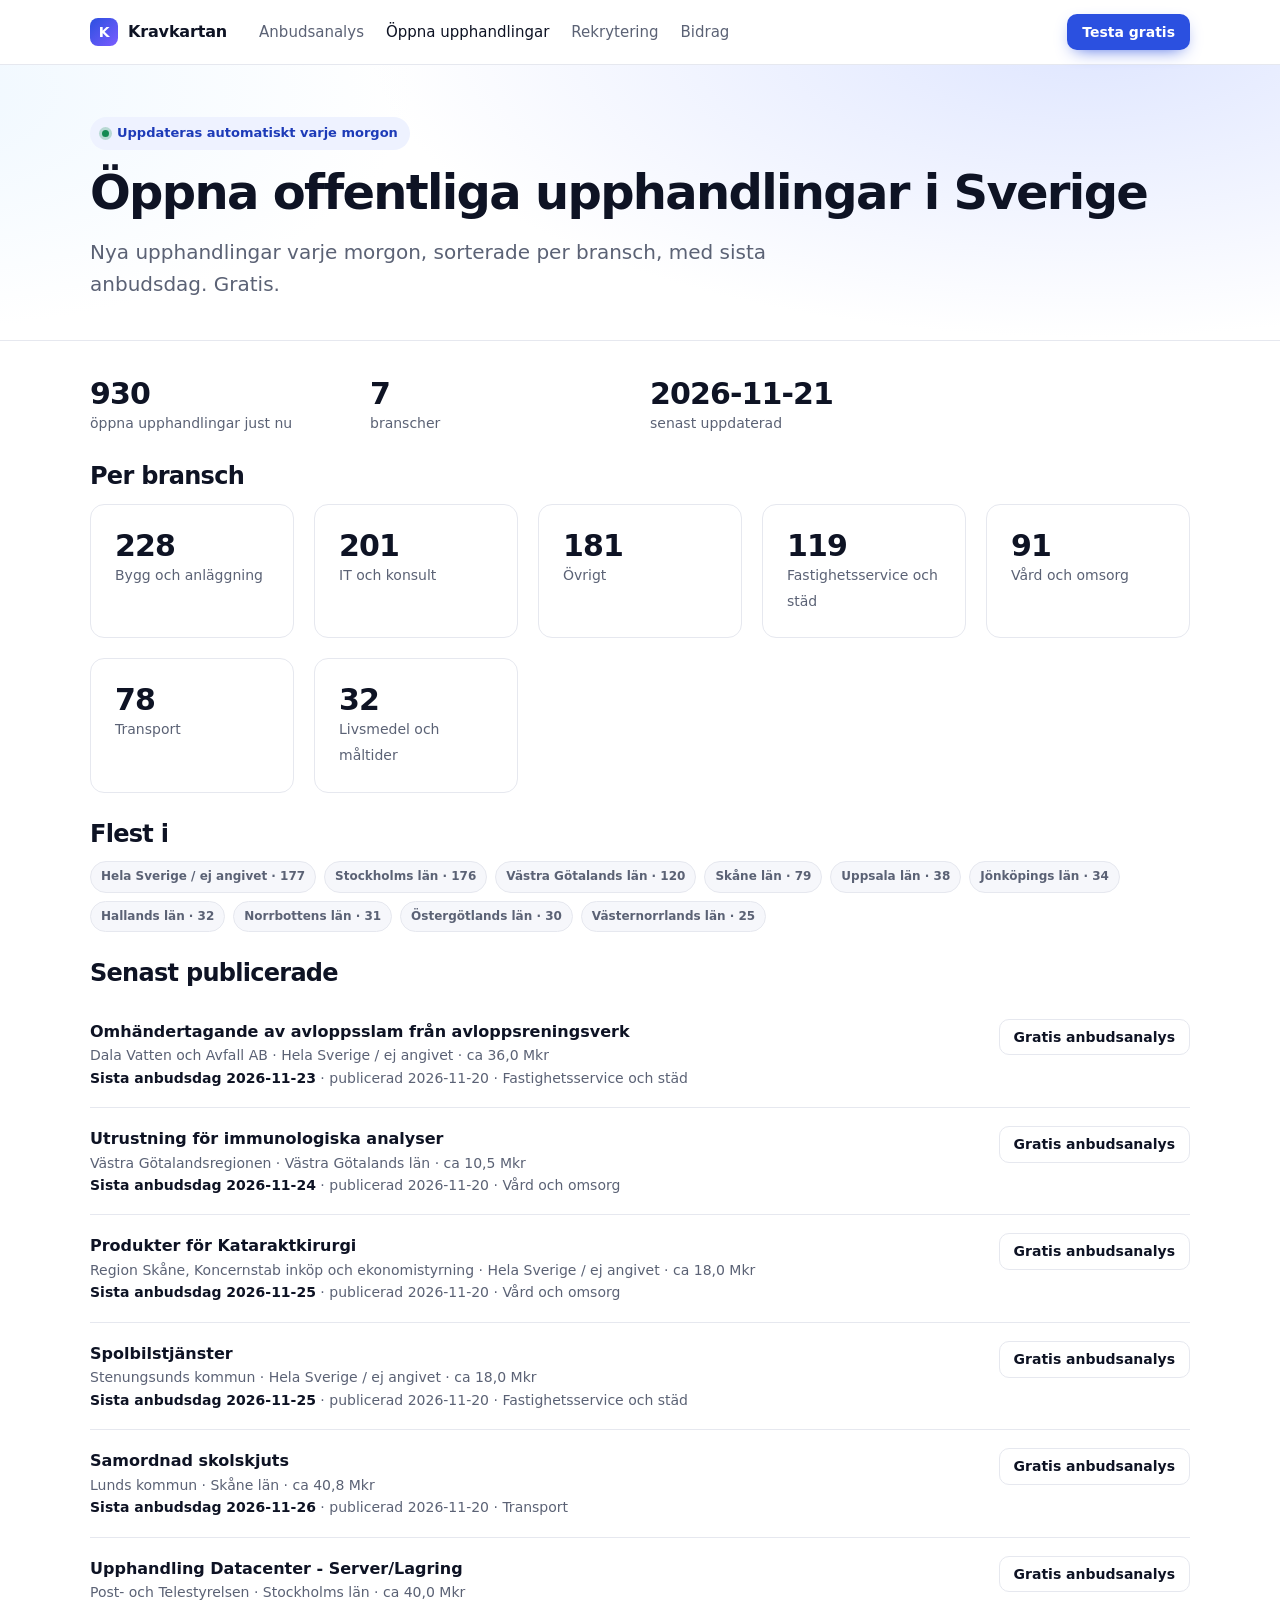
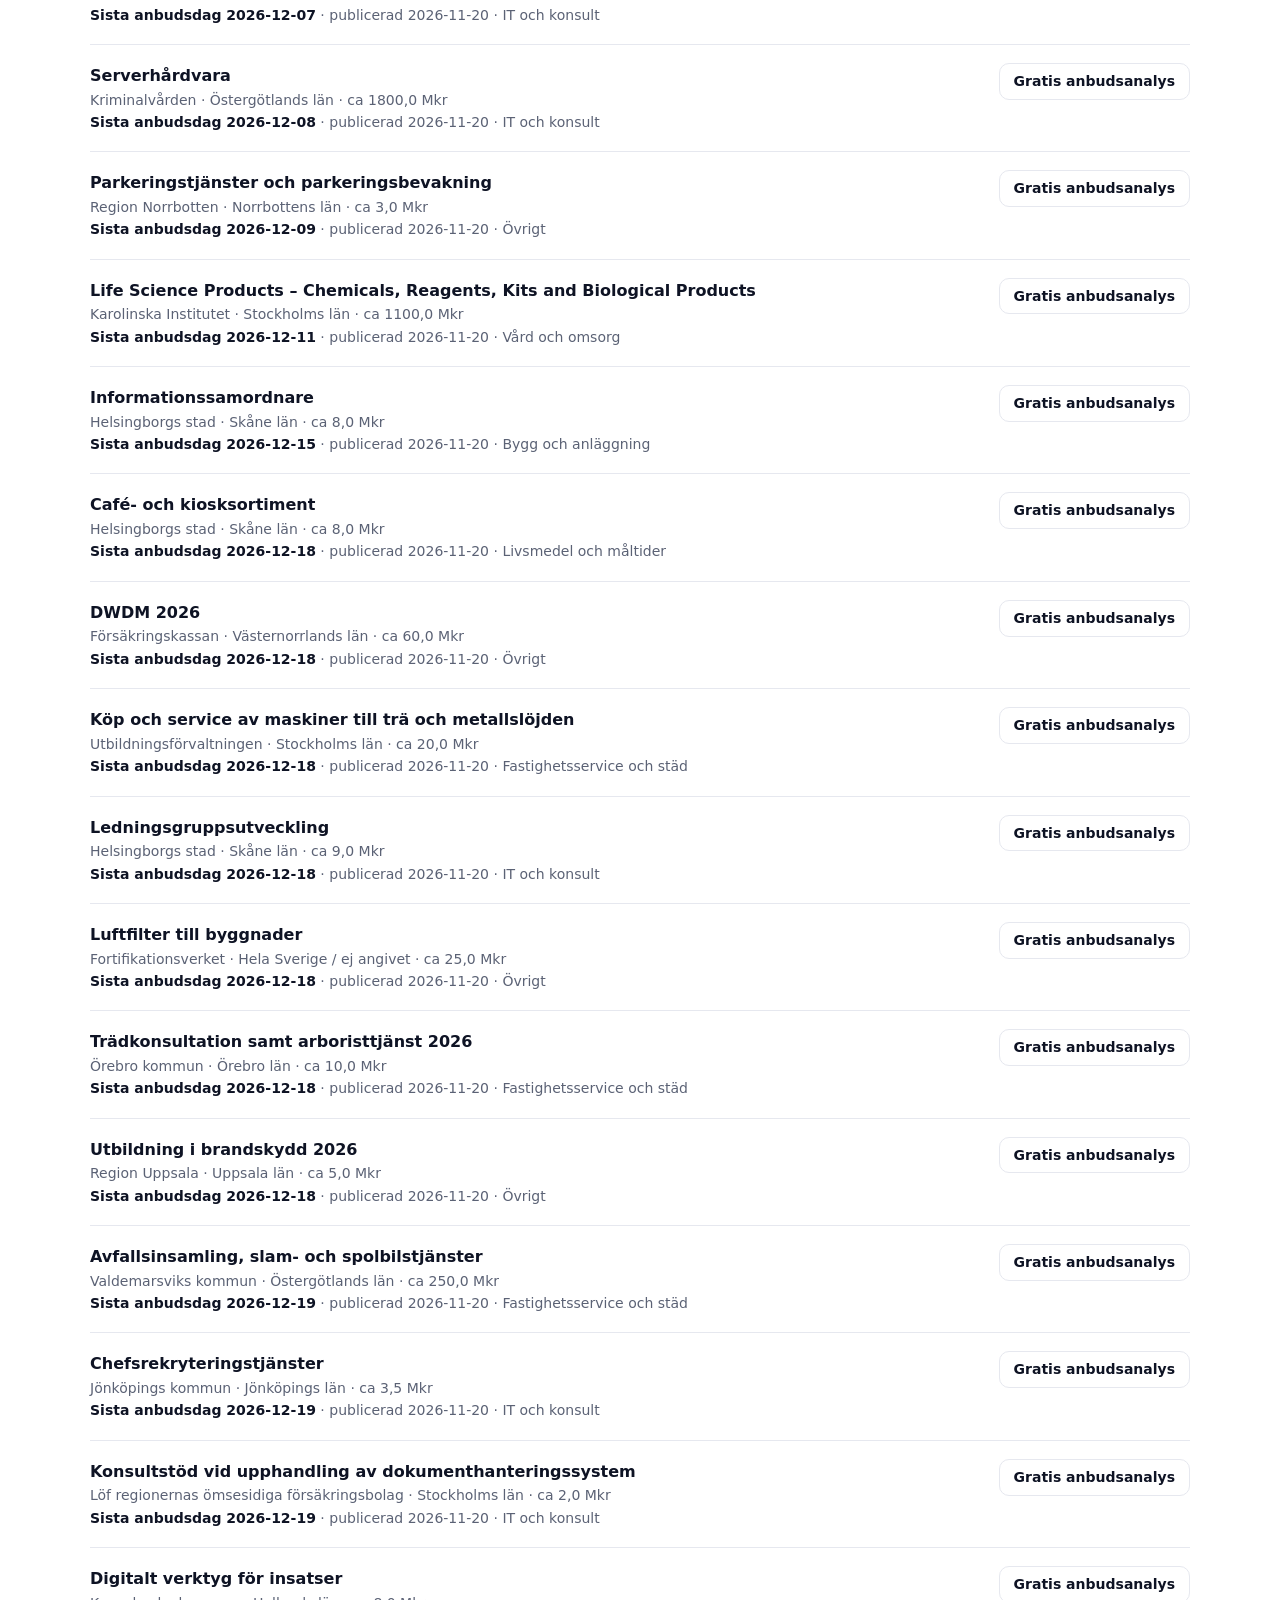
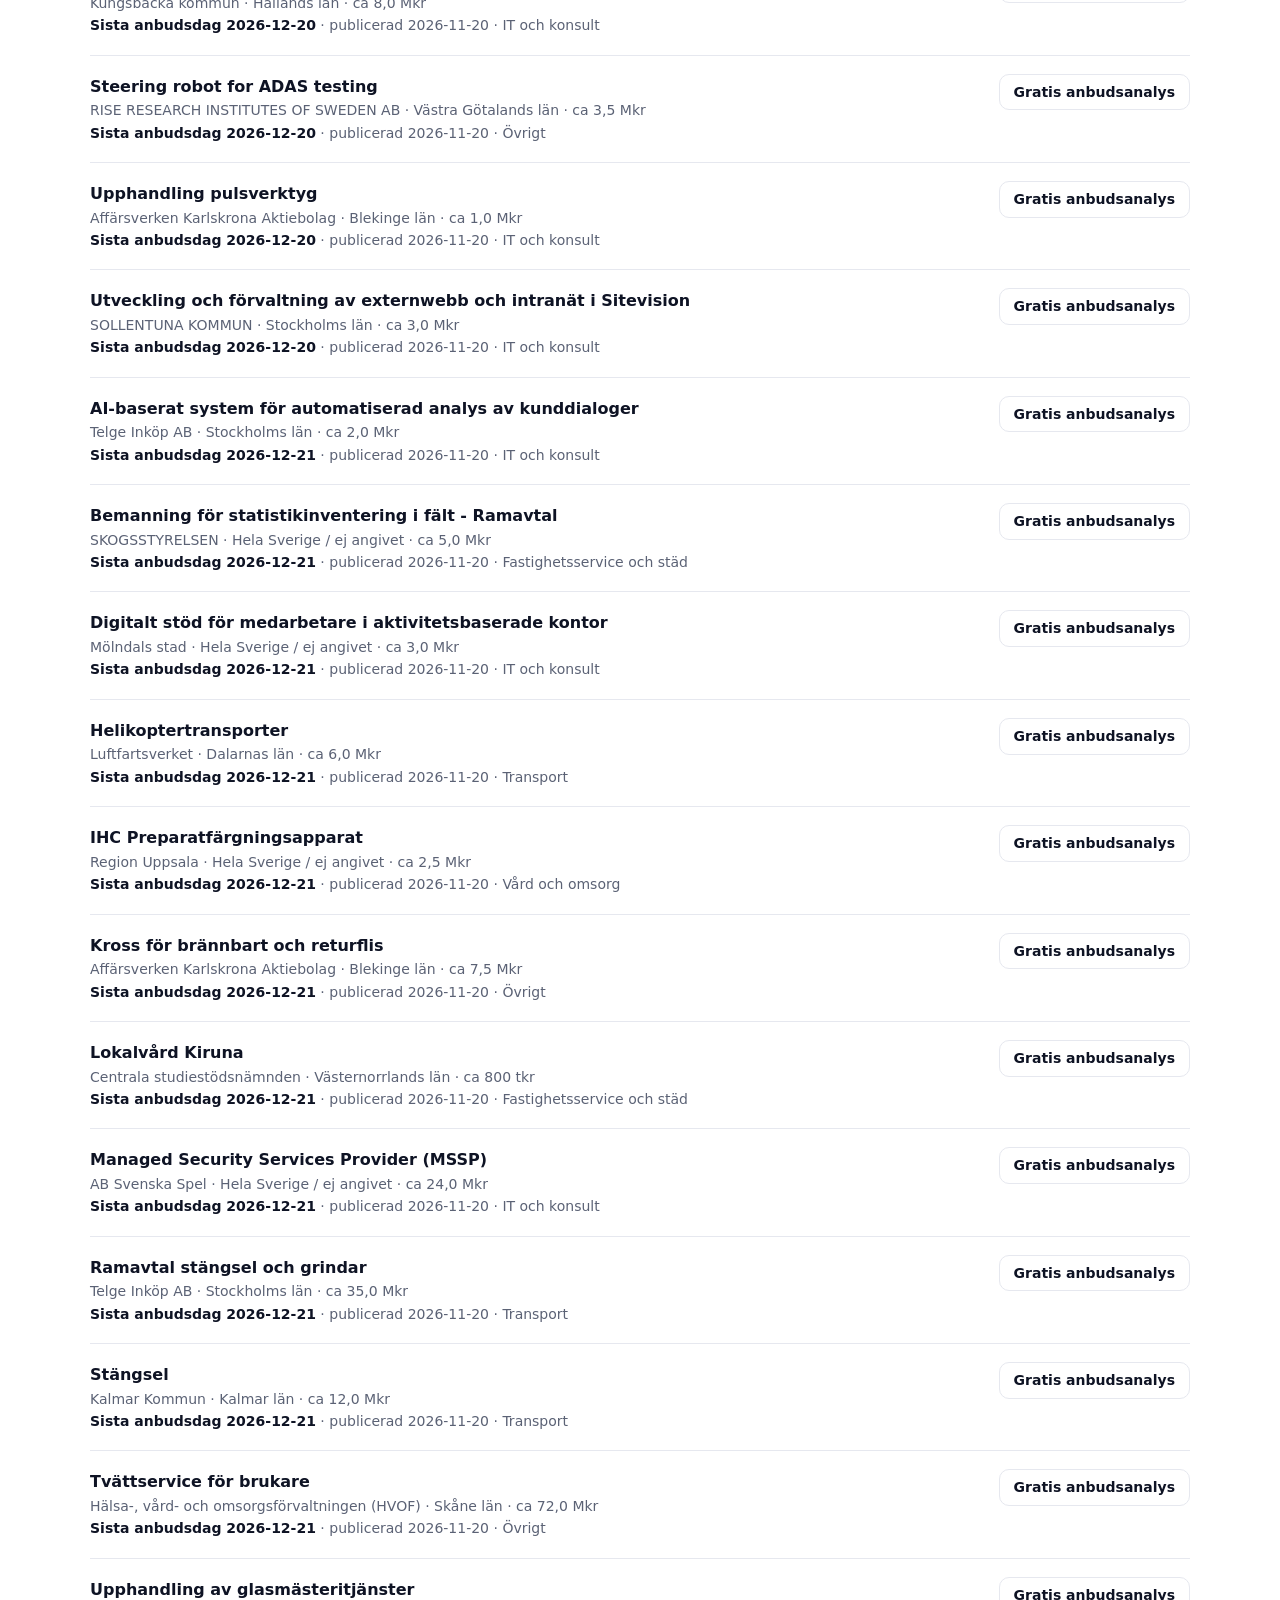
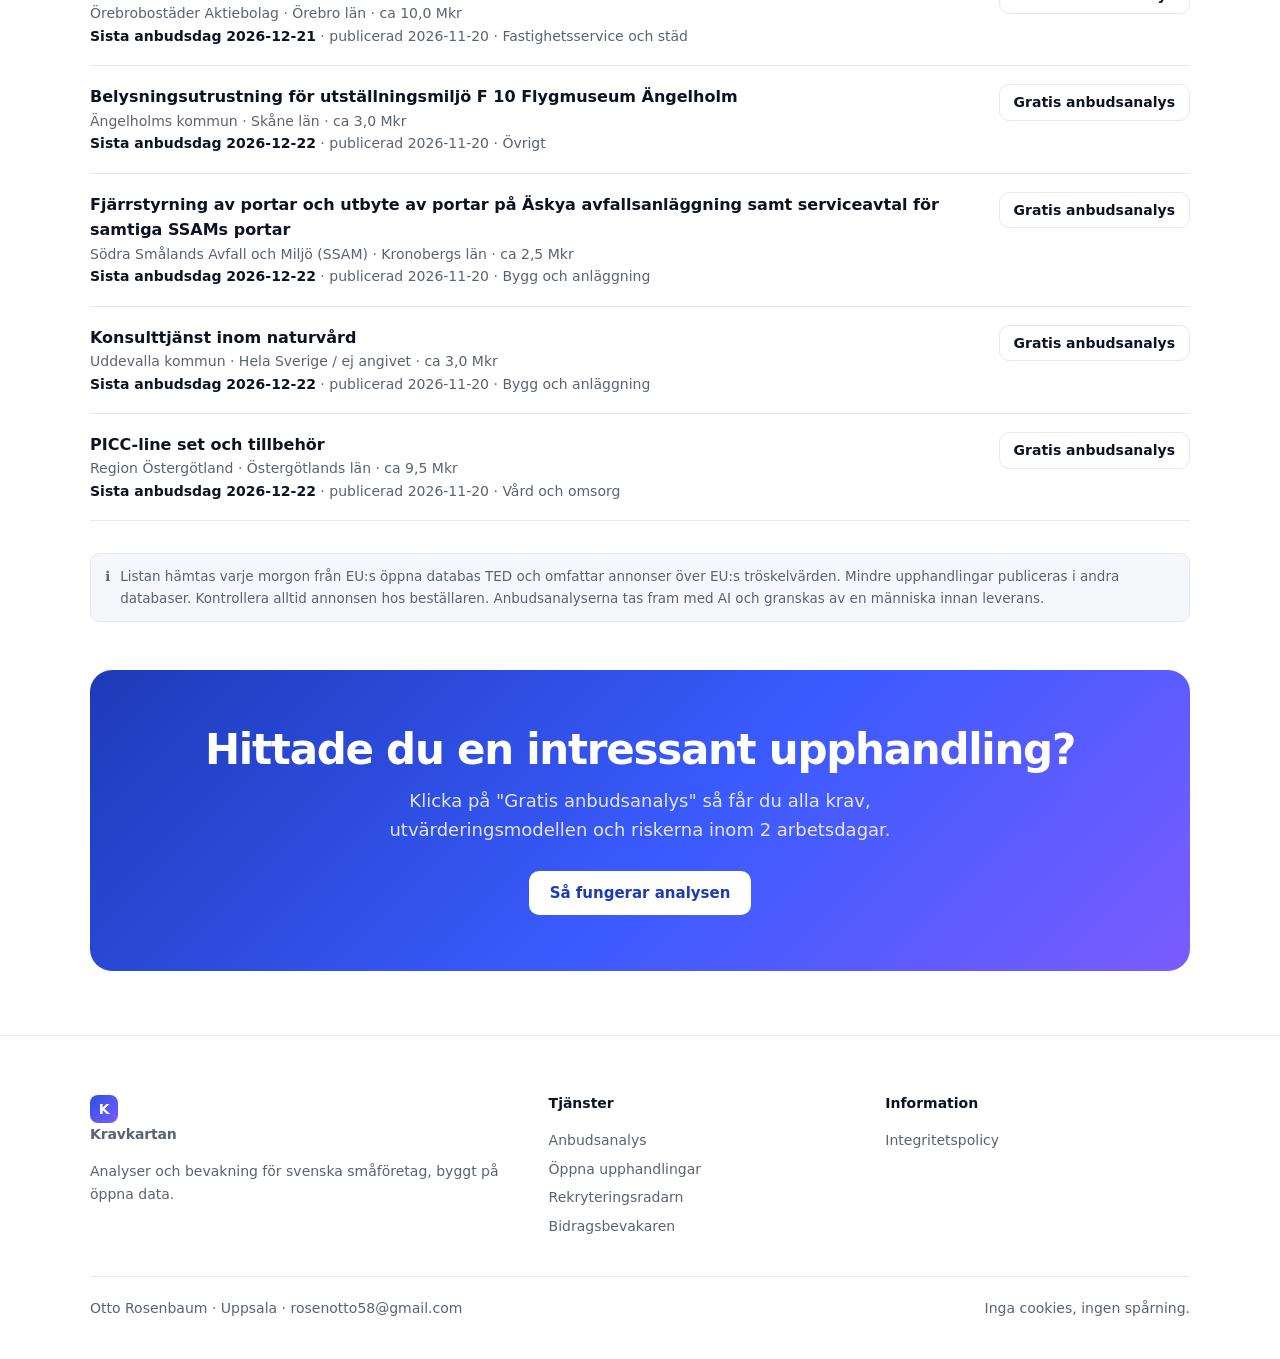
==== bevakning/index.html @ 55cc4850 "Daglig bevakning 2026-11-21" ====
<!doctype html>
<html lang="sv"><head><meta charset="utf-8"><meta name="viewport" content="width=device-width, initial-scale=1">
<title>Öppna offentliga upphandlingar i Sverige – Kravkartan</title><meta name="description" content="Nya upphandlingar varje morgon, sorterade per bransch, med sista anbudsdag. Gratis.">
<link rel="stylesheet" href="../style.css?v=3"></head>
<body>
<nav class="nav"><div class="wrap">
  <a class="logo" href="../"><span class="logo-mark">K</span>Kravkartan</a>
  <div class="nav-links"><a href="../upphandling/">Anbudsanalys</a><a href="../bevakning/" aria-current="page">Öppna upphandlingar</a>
    <a href="../rekrytering/">Rekrytering</a><a href="../bidrag/">Bidrag</a></div>
  <a class="btn btn-primary btn-sm nav-cta" href="../upphandling/">Testa gratis</a>
</div></nav>
<header class="hero" style="padding:52px 0 40px"><div class="wrap" style="display:block">
  <span class="pill"><span class="dot"></span>Uppdateras automatiskt varje morgon</span>
  <h1 style="font-size:clamp(32px,4.4vw,48px)">Öppna offentliga upphandlingar i Sverige</h1><p class="lead" style="margin:0">Nya upphandlingar varje morgon, sorterade per bransch, med sista anbudsdag. Gratis.</p>
</div></header>
<main><div class="wrap" style="padding-top:36px;padding-bottom:64px"><div class="facts" style="margin-bottom:28px"><div class="fact"><b>930</b><span>öppna upphandlingar just nu</span></div><div class="fact"><b>7</b><span>branscher</span></div><div class="fact"><b>2026-11-21</b><span>senast uppdaterad</span></div></div><h2 style="font-size:24px">Per bransch</h2><div class="grid-3" style="grid-template-columns:repeat(auto-fit,minmax(170px,1fr));margin-bottom:28px"><a class="card" href="bygg.html" style="color:inherit;text-decoration:none"><div class="fact"><b>228</b><span>Bygg och anläggning</span></div></a><a class="card" href="it-konsult.html" style="color:inherit;text-decoration:none"><div class="fact"><b>201</b><span>IT och konsult</span></div></a><a class="card" href="ovrigt.html" style="color:inherit;text-decoration:none"><div class="fact"><b>181</b><span>Övrigt</span></div></a><a class="card" href="fastighet-stad.html" style="color:inherit;text-decoration:none"><div class="fact"><b>119</b><span>Fastighetsservice och städ</span></div></a><a class="card" href="vard-omsorg.html" style="color:inherit;text-decoration:none"><div class="fact"><b>91</b><span>Vård och omsorg</span></div></a><a class="card" href="transport.html" style="color:inherit;text-decoration:none"><div class="fact"><b>78</b><span>Transport</span></div></a><a class="card" href="livsmedel.html" style="color:inherit;text-decoration:none"><div class="fact"><b>32</b><span>Livsmedel och måltider</span></div></a></div><h2 style="font-size:24px">Flest i</h2><div class="chips" style="margin-bottom:28px"><span class="chip">Hela Sverige / ej angivet · 177</span><span class="chip">Stockholms län · 176</span><span class="chip">Västra Götalands län · 120</span><span class="chip">Skåne län · 79</span><span class="chip">Uppsala län · 38</span><span class="chip">Jönköpings län · 34</span><span class="chip">Hallands län · 32</span><span class="chip">Norrbottens län · 31</span><span class="chip">Östergötlands län · 30</span><span class="chip">Västernorrlands län · 25</span></div><h2 style="font-size:24px">Senast publicerade</h2><div class="list-item"><div><a class="t" href="https://ted.europa.eu/sv/notice/-/detail/808098-2026" rel="noopener">Omhändertagande av avloppsslam från avloppsreningsverk</a><div class="m">Dala Vatten och Avfall AB · Hela Sverige / ej angivet · ca 36,0 Mkr</div><div class="m"><span class="deadline">Sista anbudsdag 2026-11-23</span> · publicerad 2026-11-20 · Fastighetsservice och städ</div></div><a class="btn btn-secondary btn-sm" href="mailto:rosenotto58@gmail.com?subject=Gratis%20anbudsanalys%3A%20Omh%C3%A4ndertagande%20av%20avloppsslam%20fr%C3%A5n%20avloppsreningsverk%20%28808098-2026%29&body=Hej%21%0A%0AVi%20funderar%20p%C3%A5%20att%20l%C3%A4mna%20anbud%20i%3A%0AOmh%C3%A4ndertagande%20av%20avloppsslam%20fr%C3%A5n%20avloppsreningsverk%0ADala%20Vatten%20och%20Avfall%20AB%0ATED%3A%20https%3A//ted.europa.eu/sv/notice/-/detail/808098-2026%0A%0AVi%20vill%20g%C3%A4rna%20ha%20en%20gratis%20pilotanalys%20%28kravmatris%2C%20skall-krav%2C%20utv%C3%A4rderingsmodell%2C%20risker%29.%0AF%C3%B6retag%3A%0AKontaktperson%3A%0A%0A%28k%C3%A4lla%3A%20bevakning%29">Gratis anbudsanalys</a></div><div class="list-item"><div><a class="t" href="https://ted.europa.eu/sv/notice/-/detail/807474-2026" rel="noopener">Utrustning för immunologiska analyser</a><div class="m">Västra Götalandsregionen · Västra Götalands län · ca 10,5 Mkr</div><div class="m"><span class="deadline">Sista anbudsdag 2026-11-24</span> · publicerad 2026-11-20 · Vård och omsorg</div></div><a class="btn btn-secondary btn-sm" href="mailto:rosenotto58@gmail.com?subject=Gratis%20anbudsanalys%3A%20Utrustning%20f%C3%B6r%20immunologiska%20analyser%20%28807474-2026%29&body=Hej%21%0A%0AVi%20funderar%20p%C3%A5%20att%20l%C3%A4mna%20anbud%20i%3A%0AUtrustning%20f%C3%B6r%20immunologiska%20analyser%0AV%C3%A4stra%20G%C3%B6talandsregionen%0ATED%3A%20https%3A//ted.europa.eu/sv/notice/-/detail/807474-2026%0A%0AVi%20vill%20g%C3%A4rna%20ha%20en%20gratis%20pilotanalys%20%28kravmatris%2C%20skall-krav%2C%20utv%C3%A4rderingsmodell%2C%20risker%29.%0AF%C3%B6retag%3A%0AKontaktperson%3A%0A%0A%28k%C3%A4lla%3A%20bevakning%29">Gratis anbudsanalys</a></div><div class="list-item"><div><a class="t" href="https://ted.europa.eu/sv/notice/-/detail/807804-2026" rel="noopener">Produkter för Kataraktkirurgi</a><div class="m">Region Skåne, Koncernstab inköp och ekonomistyrning · Hela Sverige / ej angivet · ca 18,0 Mkr</div><div class="m"><span class="deadline">Sista anbudsdag 2026-11-25</span> · publicerad 2026-11-20 · Vård och omsorg</div></div><a class="btn btn-secondary btn-sm" href="mailto:rosenotto58@gmail.com?subject=Gratis%20anbudsanalys%3A%20Produkter%20f%C3%B6r%20Kataraktkirurgi%20%28807804-2026%29&body=Hej%21%0A%0AVi%20funderar%20p%C3%A5%20att%20l%C3%A4mna%20anbud%20i%3A%0AProdukter%20f%C3%B6r%20Kataraktkirurgi%0ARegion%20Sk%C3%A5ne%2C%20Koncernstab%20ink%C3%B6p%20och%20ekonomistyrning%0ATED%3A%20https%3A//ted.europa.eu/sv/notice/-/detail/807804-2026%0A%0AVi%20vill%20g%C3%A4rna%20ha%20en%20gratis%20pilotanalys%20%28kravmatris%2C%20skall-krav%2C%20utv%C3%A4rderingsmodell%2C%20risker%29.%0AF%C3%B6retag%3A%0AKontaktperson%3A%0A%0A%28k%C3%A4lla%3A%20bevakning%29">Gratis anbudsanalys</a></div><div class="list-item"><div><a class="t" href="https://ted.europa.eu/sv/notice/-/detail/808582-2026" rel="noopener">Spolbilstjänster</a><div class="m">Stenungsunds kommun · Hela Sverige / ej angivet · ca 18,0 Mkr</div><div class="m"><span class="deadline">Sista anbudsdag 2026-11-25</span> · publicerad 2026-11-20 · Fastighetsservice och städ</div></div><a class="btn btn-secondary btn-sm" href="mailto:rosenotto58@gmail.com?subject=Gratis%20anbudsanalys%3A%20Spolbilstj%C3%A4nster%20%28808582-2026%29&body=Hej%21%0A%0AVi%20funderar%20p%C3%A5%20att%20l%C3%A4mna%20anbud%20i%3A%0ASpolbilstj%C3%A4nster%0AStenungsunds%20kommun%0ATED%3A%20https%3A//ted.europa.eu/sv/notice/-/detail/808582-2026%0A%0AVi%20vill%20g%C3%A4rna%20ha%20en%20gratis%20pilotanalys%20%28kravmatris%2C%20skall-krav%2C%20utv%C3%A4rderingsmodell%2C%20risker%29.%0AF%C3%B6retag%3A%0AKontaktperson%3A%0A%0A%28k%C3%A4lla%3A%20bevakning%29">Gratis anbudsanalys</a></div><div class="list-item"><div><a class="t" href="https://ted.europa.eu/sv/notice/-/detail/809967-2026" rel="noopener">Samordnad skolskjuts</a><div class="m">Lunds kommun · Skåne län · ca 40,8 Mkr</div><div class="m"><span class="deadline">Sista anbudsdag 2026-11-26</span> · publicerad 2026-11-20 · Transport</div></div><a class="btn btn-secondary btn-sm" href="mailto:rosenotto58@gmail.com?subject=Gratis%20anbudsanalys%3A%20Samordnad%20skolskjuts%20%28809967-2026%29&body=Hej%21%0A%0AVi%20funderar%20p%C3%A5%20att%20l%C3%A4mna%20anbud%20i%3A%0ASamordnad%20skolskjuts%0ALunds%20kommun%0ATED%3A%20https%3A//ted.europa.eu/sv/notice/-/detail/809967-2026%0A%0AVi%20vill%20g%C3%A4rna%20ha%20en%20gratis%20pilotanalys%20%28kravmatris%2C%20skall-krav%2C%20utv%C3%A4rderingsmodell%2C%20risker%29.%0AF%C3%B6retag%3A%0AKontaktperson%3A%0A%0A%28k%C3%A4lla%3A%20bevakning%29">Gratis anbudsanalys</a></div><div class="list-item"><div><a class="t" href="https://ted.europa.eu/sv/notice/-/detail/807279-2026" rel="noopener">Upphandling Datacenter - Server/Lagring</a><div class="m">Post- och Telestyrelsen · Stockholms län · ca 40,0 Mkr</div><div class="m"><span class="deadline">Sista anbudsdag 2026-12-07</span> · publicerad 2026-11-20 · IT och konsult</div></div><a class="btn btn-secondary btn-sm" href="mailto:rosenotto58@gmail.com?subject=Gratis%20anbudsanalys%3A%20Upphandling%20Datacenter%20-%20Server/Lagring%20%28807279-2026%29&body=Hej%21%0A%0AVi%20funderar%20p%C3%A5%20att%20l%C3%A4mna%20anbud%20i%3A%0AUpphandling%20Datacenter%20-%20Server/Lagring%0APost-%20och%20Telestyrelsen%0ATED%3A%20https%3A//ted.europa.eu/sv/notice/-/detail/807279-2026%0A%0AVi%20vill%20g%C3%A4rna%20ha%20en%20gratis%20pilotanalys%20%28kravmatris%2C%20skall-krav%2C%20utv%C3%A4rderingsmodell%2C%20risker%29.%0AF%C3%B6retag%3A%0AKontaktperson%3A%0A%0A%28k%C3%A4lla%3A%20bevakning%29">Gratis anbudsanalys</a></div><div class="list-item"><div><a class="t" href="https://ted.europa.eu/sv/notice/-/detail/808737-2026" rel="noopener">Serverhårdvara</a><div class="m">Kriminalvården · Östergötlands län · ca 1800,0 Mkr</div><div class="m"><span class="deadline">Sista anbudsdag 2026-12-08</span> · publicerad 2026-11-20 · IT och konsult</div></div><a class="btn btn-secondary btn-sm" href="mailto:rosenotto58@gmail.com?subject=Gratis%20anbudsanalys%3A%20Serverh%C3%A5rdvara%20%28808737-2026%29&body=Hej%21%0A%0AVi%20funderar%20p%C3%A5%20att%20l%C3%A4mna%20anbud%20i%3A%0AServerh%C3%A5rdvara%0AKriminalv%C3%A5rden%0ATED%3A%20https%3A//ted.europa.eu/sv/notice/-/detail/808737-2026%0A%0AVi%20vill%20g%C3%A4rna%20ha%20en%20gratis%20pilotanalys%20%28kravmatris%2C%20skall-krav%2C%20utv%C3%A4rderingsmodell%2C%20risker%29.%0AF%C3%B6retag%3A%0AKontaktperson%3A%0A%0A%28k%C3%A4lla%3A%20bevakning%29">Gratis anbudsanalys</a></div><div class="list-item"><div><a class="t" href="https://ted.europa.eu/sv/notice/-/detail/808149-2026" rel="noopener">Parkeringstjänster och parkeringsbevakning</a><div class="m">Region Norrbotten · Norrbottens län · ca 3,0 Mkr</div><div class="m"><span class="deadline">Sista anbudsdag 2026-12-09</span> · publicerad 2026-11-20 · Övrigt</div></div><a class="btn btn-secondary btn-sm" href="mailto:rosenotto58@gmail.com?subject=Gratis%20anbudsanalys%3A%20Parkeringstj%C3%A4nster%20och%20parkeringsbevakning%20%28808149-2026%29&body=Hej%21%0A%0AVi%20funderar%20p%C3%A5%20att%20l%C3%A4mna%20anbud%20i%3A%0AParkeringstj%C3%A4nster%20och%20parkeringsbevakning%0ARegion%20Norrbotten%0ATED%3A%20https%3A//ted.europa.eu/sv/notice/-/detail/808149-2026%0A%0AVi%20vill%20g%C3%A4rna%20ha%20en%20gratis%20pilotanalys%20%28kravmatris%2C%20skall-krav%2C%20utv%C3%A4rderingsmodell%2C%20risker%29.%0AF%C3%B6retag%3A%0AKontaktperson%3A%0A%0A%28k%C3%A4lla%3A%20bevakning%29">Gratis anbudsanalys</a></div><div class="list-item"><div><a class="t" href="https://ted.europa.eu/sv/notice/-/detail/809298-2026" rel="noopener">Life Science Products – Chemicals, Reagents, Kits and Biological Products</a><div class="m">Karolinska Institutet · Stockholms län · ca 1100,0 Mkr</div><div class="m"><span class="deadline">Sista anbudsdag 2026-12-11</span> · publicerad 2026-11-20 · Vård och omsorg</div></div><a class="btn btn-secondary btn-sm" href="mailto:rosenotto58@gmail.com?subject=Gratis%20anbudsanalys%3A%20Life%20Science%20Products%20%E2%80%93%20Chemicals%2C%20Reagents%2C%20Kits%20and%20Biological%20Products%20%28809298-2026%29&body=Hej%21%0A%0AVi%20funderar%20p%C3%A5%20att%20l%C3%A4mna%20anbud%20i%3A%0ALife%20Science%20Products%20%E2%80%93%20Chemicals%2C%20Reagents%2C%20Kits%20and%20Biological%20Products%0AKarolinska%20Institutet%0ATED%3A%20https%3A//ted.europa.eu/sv/notice/-/detail/809298-2026%0A%0AVi%20vill%20g%C3%A4rna%20ha%20en%20gratis%20pilotanalys%20%28kravmatris%2C%20skall-krav%2C%20utv%C3%A4rderingsmodell%2C%20risker%29.%0AF%C3%B6retag%3A%0AKontaktperson%3A%0A%0A%28k%C3%A4lla%3A%20bevakning%29">Gratis anbudsanalys</a></div><div class="list-item"><div><a class="t" href="https://ted.europa.eu/sv/notice/-/detail/809113-2026" rel="noopener">Informationssamordnare</a><div class="m">Helsingborgs stad · Skåne län · ca 8,0 Mkr</div><div class="m"><span class="deadline">Sista anbudsdag 2026-12-15</span> · publicerad 2026-11-20 · Bygg och anläggning</div></div><a class="btn btn-secondary btn-sm" href="mailto:rosenotto58@gmail.com?subject=Gratis%20anbudsanalys%3A%20Informationssamordnare%20%28809113-2026%29&body=Hej%21%0A%0AVi%20funderar%20p%C3%A5%20att%20l%C3%A4mna%20anbud%20i%3A%0AInformationssamordnare%0AHelsingborgs%20stad%0ATED%3A%20https%3A//ted.europa.eu/sv/notice/-/detail/809113-2026%0A%0AVi%20vill%20g%C3%A4rna%20ha%20en%20gratis%20pilotanalys%20%28kravmatris%2C%20skall-krav%2C%20utv%C3%A4rderingsmodell%2C%20risker%29.%0AF%C3%B6retag%3A%0AKontaktperson%3A%0A%0A%28k%C3%A4lla%3A%20bevakning%29">Gratis anbudsanalys</a></div><div class="list-item"><div><a class="t" href="https://ted.europa.eu/sv/notice/-/detail/807478-2026" rel="noopener">Café- och kiosksortiment</a><div class="m">Helsingborgs stad · Skåne län · ca 8,0 Mkr</div><div class="m"><span class="deadline">Sista anbudsdag 2026-12-18</span> · publicerad 2026-11-20 · Livsmedel och måltider</div></div><a class="btn btn-secondary btn-sm" href="mailto:rosenotto58@gmail.com?subject=Gratis%20anbudsanalys%3A%20Caf%C3%A9-%20och%20kiosksortiment%20%28807478-2026%29&body=Hej%21%0A%0AVi%20funderar%20p%C3%A5%20att%20l%C3%A4mna%20anbud%20i%3A%0ACaf%C3%A9-%20och%20kiosksortiment%0AHelsingborgs%20stad%0ATED%3A%20https%3A//ted.europa.eu/sv/notice/-/detail/807478-2026%0A%0AVi%20vill%20g%C3%A4rna%20ha%20en%20gratis%20pilotanalys%20%28kravmatris%2C%20skall-krav%2C%20utv%C3%A4rderingsmodell%2C%20risker%29.%0AF%C3%B6retag%3A%0AKontaktperson%3A%0A%0A%28k%C3%A4lla%3A%20bevakning%29">Gratis anbudsanalys</a></div><div class="list-item"><div><a class="t" href="https://ted.europa.eu/sv/notice/-/detail/807392-2026" rel="noopener">DWDM 2026</a><div class="m">Försäkringskassan · Västernorrlands län · ca 60,0 Mkr</div><div class="m"><span class="deadline">Sista anbudsdag 2026-12-18</span> · publicerad 2026-11-20 · Övrigt</div></div><a class="btn btn-secondary btn-sm" href="mailto:rosenotto58@gmail.com?subject=Gratis%20anbudsanalys%3A%20DWDM%202026%20%28807392-2026%29&body=Hej%21%0A%0AVi%20funderar%20p%C3%A5%20att%20l%C3%A4mna%20anbud%20i%3A%0ADWDM%202026%0AF%C3%B6rs%C3%A4kringskassan%0ATED%3A%20https%3A//ted.europa.eu/sv/notice/-/detail/807392-2026%0A%0AVi%20vill%20g%C3%A4rna%20ha%20en%20gratis%20pilotanalys%20%28kravmatris%2C%20skall-krav%2C%20utv%C3%A4rderingsmodell%2C%20risker%29.%0AF%C3%B6retag%3A%0AKontaktperson%3A%0A%0A%28k%C3%A4lla%3A%20bevakning%29">Gratis anbudsanalys</a></div><div class="list-item"><div><a class="t" href="https://ted.europa.eu/sv/notice/-/detail/809876-2026" rel="noopener">Köp och service av maskiner till trä och metallslöjden</a><div class="m">Utbildningsförvaltningen · Stockholms län · ca 20,0 Mkr</div><div class="m"><span class="deadline">Sista anbudsdag 2026-12-18</span> · publicerad 2026-11-20 · Fastighetsservice och städ</div></div><a class="btn btn-secondary btn-sm" href="mailto:rosenotto58@gmail.com?subject=Gratis%20anbudsanalys%3A%20K%C3%B6p%20och%20service%20av%20maskiner%20till%20tr%C3%A4%20och%20metallsl%C3%B6jden%20%28809876-2026%29&body=Hej%21%0A%0AVi%20funderar%20p%C3%A5%20att%20l%C3%A4mna%20anbud%20i%3A%0AK%C3%B6p%20och%20service%20av%20maskiner%20till%20tr%C3%A4%20och%20metallsl%C3%B6jden%0AUtbildningsf%C3%B6rvaltningen%0ATED%3A%20https%3A//ted.europa.eu/sv/notice/-/detail/809876-2026%0A%0AVi%20vill%20g%C3%A4rna%20ha%20en%20gratis%20pilotanalys%20%28kravmatris%2C%20skall-krav%2C%20utv%C3%A4rderingsmodell%2C%20risker%29.%0AF%C3%B6retag%3A%0AKontaktperson%3A%0A%0A%28k%C3%A4lla%3A%20bevakning%29">Gratis anbudsanalys</a></div><div class="list-item"><div><a class="t" href="https://ted.europa.eu/sv/notice/-/detail/810468-2026" rel="noopener">Ledningsgruppsutveckling</a><div class="m">Helsingborgs stad · Skåne län · ca 9,0 Mkr</div><div class="m"><span class="deadline">Sista anbudsdag 2026-12-18</span> · publicerad 2026-11-20 · IT och konsult</div></div><a class="btn btn-secondary btn-sm" href="mailto:rosenotto58@gmail.com?subject=Gratis%20anbudsanalys%3A%20Ledningsgruppsutveckling%20%28810468-2026%29&body=Hej%21%0A%0AVi%20funderar%20p%C3%A5%20att%20l%C3%A4mna%20anbud%20i%3A%0ALedningsgruppsutveckling%0AHelsingborgs%20stad%0ATED%3A%20https%3A//ted.europa.eu/sv/notice/-/detail/810468-2026%0A%0AVi%20vill%20g%C3%A4rna%20ha%20en%20gratis%20pilotanalys%20%28kravmatris%2C%20skall-krav%2C%20utv%C3%A4rderingsmodell%2C%20risker%29.%0AF%C3%B6retag%3A%0AKontaktperson%3A%0A%0A%28k%C3%A4lla%3A%20bevakning%29">Gratis anbudsanalys</a></div><div class="list-item"><div><a class="t" href="https://ted.europa.eu/sv/notice/-/detail/809959-2026" rel="noopener">Luftfilter till byggnader</a><div class="m">Fortifikationsverket · Hela Sverige / ej angivet · ca 25,0 Mkr</div><div class="m"><span class="deadline">Sista anbudsdag 2026-12-18</span> · publicerad 2026-11-20 · Övrigt</div></div><a class="btn btn-secondary btn-sm" href="mailto:rosenotto58@gmail.com?subject=Gratis%20anbudsanalys%3A%20Luftfilter%20till%20byggnader%20%28809959-2026%29&body=Hej%21%0A%0AVi%20funderar%20p%C3%A5%20att%20l%C3%A4mna%20anbud%20i%3A%0ALuftfilter%20till%20byggnader%0AFortifikationsverket%0ATED%3A%20https%3A//ted.europa.eu/sv/notice/-/detail/809959-2026%0A%0AVi%20vill%20g%C3%A4rna%20ha%20en%20gratis%20pilotanalys%20%28kravmatris%2C%20skall-krav%2C%20utv%C3%A4rderingsmodell%2C%20risker%29.%0AF%C3%B6retag%3A%0AKontaktperson%3A%0A%0A%28k%C3%A4lla%3A%20bevakning%29">Gratis anbudsanalys</a></div><div class="list-item"><div><a class="t" href="https://ted.europa.eu/sv/notice/-/detail/809124-2026" rel="noopener">Trädkonsultation samt arboristtjänst 2026</a><div class="m">Örebro kommun · Örebro län · ca 10,0 Mkr</div><div class="m"><span class="deadline">Sista anbudsdag 2026-12-18</span> · publicerad 2026-11-20 · Fastighetsservice och städ</div></div><a class="btn btn-secondary btn-sm" href="mailto:rosenotto58@gmail.com?subject=Gratis%20anbudsanalys%3A%20Tr%C3%A4dkonsultation%20samt%20arboristtj%C3%A4nst%202026%20%28809124-2026%29&body=Hej%21%0A%0AVi%20funderar%20p%C3%A5%20att%20l%C3%A4mna%20anbud%20i%3A%0ATr%C3%A4dkonsultation%20samt%20arboristtj%C3%A4nst%202026%0A%C3%96rebro%20kommun%0ATED%3A%20https%3A//ted.europa.eu/sv/notice/-/detail/809124-2026%0A%0AVi%20vill%20g%C3%A4rna%20ha%20en%20gratis%20pilotanalys%20%28kravmatris%2C%20skall-krav%2C%20utv%C3%A4rderingsmodell%2C%20risker%29.%0AF%C3%B6retag%3A%0AKontaktperson%3A%0A%0A%28k%C3%A4lla%3A%20bevakning%29">Gratis anbudsanalys</a></div><div class="list-item"><div><a class="t" href="https://ted.europa.eu/sv/notice/-/detail/809739-2026" rel="noopener">Utbildning i brandskydd 2026</a><div class="m">Region Uppsala · Uppsala län · ca 5,0 Mkr</div><div class="m"><span class="deadline">Sista anbudsdag 2026-12-18</span> · publicerad 2026-11-20 · Övrigt</div></div><a class="btn btn-secondary btn-sm" href="mailto:rosenotto58@gmail.com?subject=Gratis%20anbudsanalys%3A%20Utbildning%20i%20brandskydd%202026%20%28809739-2026%29&body=Hej%21%0A%0AVi%20funderar%20p%C3%A5%20att%20l%C3%A4mna%20anbud%20i%3A%0AUtbildning%20i%20brandskydd%202026%0ARegion%20Uppsala%0ATED%3A%20https%3A//ted.europa.eu/sv/notice/-/detail/809739-2026%0A%0AVi%20vill%20g%C3%A4rna%20ha%20en%20gratis%20pilotanalys%20%28kravmatris%2C%20skall-krav%2C%20utv%C3%A4rderingsmodell%2C%20risker%29.%0AF%C3%B6retag%3A%0AKontaktperson%3A%0A%0A%28k%C3%A4lla%3A%20bevakning%29">Gratis anbudsanalys</a></div><div class="list-item"><div><a class="t" href="https://ted.europa.eu/sv/notice/-/detail/807276-2026" rel="noopener">Avfallsinsamling, slam- och spolbilstjänster</a><div class="m">Valdemarsviks kommun · Östergötlands län · ca 250,0 Mkr</div><div class="m"><span class="deadline">Sista anbudsdag 2026-12-19</span> · publicerad 2026-11-20 · Fastighetsservice och städ</div></div><a class="btn btn-secondary btn-sm" href="mailto:rosenotto58@gmail.com?subject=Gratis%20anbudsanalys%3A%20Avfallsinsamling%2C%20slam-%20och%20spolbilstj%C3%A4nster%20%28807276-2026%29&body=Hej%21%0A%0AVi%20funderar%20p%C3%A5%20att%20l%C3%A4mna%20anbud%20i%3A%0AAvfallsinsamling%2C%20slam-%20och%20spolbilstj%C3%A4nster%0AValdemarsviks%20kommun%0ATED%3A%20https%3A//ted.europa.eu/sv/notice/-/detail/807276-2026%0A%0AVi%20vill%20g%C3%A4rna%20ha%20en%20gratis%20pilotanalys%20%28kravmatris%2C%20skall-krav%2C%20utv%C3%A4rderingsmodell%2C%20risker%29.%0AF%C3%B6retag%3A%0AKontaktperson%3A%0A%0A%28k%C3%A4lla%3A%20bevakning%29">Gratis anbudsanalys</a></div><div class="list-item"><div><a class="t" href="https://ted.europa.eu/sv/notice/-/detail/807982-2026" rel="noopener">Chefsrekryteringstjänster</a><div class="m">Jönköpings kommun · Jönköpings län · ca 3,5 Mkr</div><div class="m"><span class="deadline">Sista anbudsdag 2026-12-19</span> · publicerad 2026-11-20 · IT och konsult</div></div><a class="btn btn-secondary btn-sm" href="mailto:rosenotto58@gmail.com?subject=Gratis%20anbudsanalys%3A%20Chefsrekryteringstj%C3%A4nster%20%28807982-2026%29&body=Hej%21%0A%0AVi%20funderar%20p%C3%A5%20att%20l%C3%A4mna%20anbud%20i%3A%0AChefsrekryteringstj%C3%A4nster%0AJ%C3%B6nk%C3%B6pings%20kommun%0ATED%3A%20https%3A//ted.europa.eu/sv/notice/-/detail/807982-2026%0A%0AVi%20vill%20g%C3%A4rna%20ha%20en%20gratis%20pilotanalys%20%28kravmatris%2C%20skall-krav%2C%20utv%C3%A4rderingsmodell%2C%20risker%29.%0AF%C3%B6retag%3A%0AKontaktperson%3A%0A%0A%28k%C3%A4lla%3A%20bevakning%29">Gratis anbudsanalys</a></div><div class="list-item"><div><a class="t" href="https://ted.europa.eu/sv/notice/-/detail/808072-2026" rel="noopener">Konsultstöd vid upphandling av dokumenthanteringssystem</a><div class="m">Löf regionernas ömsesidiga försäkringsbolag · Stockholms län · ca 2,0 Mkr</div><div class="m"><span class="deadline">Sista anbudsdag 2026-12-19</span> · publicerad 2026-11-20 · IT och konsult</div></div><a class="btn btn-secondary btn-sm" href="mailto:rosenotto58@gmail.com?subject=Gratis%20anbudsanalys%3A%20Konsultst%C3%B6d%20vid%20upphandling%20av%20dokumenthanteringssystem%20%28808072-2026%29&body=Hej%21%0A%0AVi%20funderar%20p%C3%A5%20att%20l%C3%A4mna%20anbud%20i%3A%0AKonsultst%C3%B6d%20vid%20upphandling%20av%20dokumenthanteringssystem%0AL%C3%B6f%20regionernas%20%C3%B6msesidiga%20f%C3%B6rs%C3%A4kringsbolag%0ATED%3A%20https%3A//ted.europa.eu/sv/notice/-/detail/808072-2026%0A%0AVi%20vill%20g%C3%A4rna%20ha%20en%20gratis%20pilotanalys%20%28kravmatris%2C%20skall-krav%2C%20utv%C3%A4rderingsmodell%2C%20risker%29.%0AF%C3%B6retag%3A%0AKontaktperson%3A%0A%0A%28k%C3%A4lla%3A%20bevakning%29">Gratis anbudsanalys</a></div><div class="list-item"><div><a class="t" href="https://ted.europa.eu/sv/notice/-/detail/810357-2026" rel="noopener">Digitalt verktyg för insatser</a><div class="m">Kungsbacka kommun · Hallands län · ca 8,0 Mkr</div><div class="m"><span class="deadline">Sista anbudsdag 2026-12-20</span> · publicerad 2026-11-20 · IT och konsult</div></div><a class="btn btn-secondary btn-sm" href="mailto:rosenotto58@gmail.com?subject=Gratis%20anbudsanalys%3A%20Digitalt%20verktyg%20f%C3%B6r%20insatser%20%28810357-2026%29&body=Hej%21%0A%0AVi%20funderar%20p%C3%A5%20att%20l%C3%A4mna%20anbud%20i%3A%0ADigitalt%20verktyg%20f%C3%B6r%20insatser%0AKungsbacka%20kommun%0ATED%3A%20https%3A//ted.europa.eu/sv/notice/-/detail/810357-2026%0A%0AVi%20vill%20g%C3%A4rna%20ha%20en%20gratis%20pilotanalys%20%28kravmatris%2C%20skall-krav%2C%20utv%C3%A4rderingsmodell%2C%20risker%29.%0AF%C3%B6retag%3A%0AKontaktperson%3A%0A%0A%28k%C3%A4lla%3A%20bevakning%29">Gratis anbudsanalys</a></div><div class="list-item"><div><a class="t" href="https://ted.europa.eu/sv/notice/-/detail/810036-2026" rel="noopener">Steering robot for ADAS testing</a><div class="m">RISE RESEARCH INSTITUTES OF SWEDEN AB · Västra Götalands län · ca 3,5 Mkr</div><div class="m"><span class="deadline">Sista anbudsdag 2026-12-20</span> · publicerad 2026-11-20 · Övrigt</div></div><a class="btn btn-secondary btn-sm" href="mailto:rosenotto58@gmail.com?subject=Gratis%20anbudsanalys%3A%20Steering%20robot%20for%20ADAS%20testing%20%28810036-2026%29&body=Hej%21%0A%0AVi%20funderar%20p%C3%A5%20att%20l%C3%A4mna%20anbud%20i%3A%0ASteering%20robot%20for%20ADAS%20testing%0ARISE%20RESEARCH%20INSTITUTES%20OF%20SWEDEN%20AB%0ATED%3A%20https%3A//ted.europa.eu/sv/notice/-/detail/810036-2026%0A%0AVi%20vill%20g%C3%A4rna%20ha%20en%20gratis%20pilotanalys%20%28kravmatris%2C%20skall-krav%2C%20utv%C3%A4rderingsmodell%2C%20risker%29.%0AF%C3%B6retag%3A%0AKontaktperson%3A%0A%0A%28k%C3%A4lla%3A%20bevakning%29">Gratis anbudsanalys</a></div><div class="list-item"><div><a class="t" href="https://ted.europa.eu/sv/notice/-/detail/810804-2026" rel="noopener">Upphandling pulsverktyg</a><div class="m">Affärsverken Karlskrona Aktiebolag · Blekinge län · ca 1,0 Mkr</div><div class="m"><span class="deadline">Sista anbudsdag 2026-12-20</span> · publicerad 2026-11-20 · IT och konsult</div></div><a class="btn btn-secondary btn-sm" href="mailto:rosenotto58@gmail.com?subject=Gratis%20anbudsanalys%3A%20Upphandling%20pulsverktyg%20%28810804-2026%29&body=Hej%21%0A%0AVi%20funderar%20p%C3%A5%20att%20l%C3%A4mna%20anbud%20i%3A%0AUpphandling%20pulsverktyg%0AAff%C3%A4rsverken%20Karlskrona%20Aktiebolag%0ATED%3A%20https%3A//ted.europa.eu/sv/notice/-/detail/810804-2026%0A%0AVi%20vill%20g%C3%A4rna%20ha%20en%20gratis%20pilotanalys%20%28kravmatris%2C%20skall-krav%2C%20utv%C3%A4rderingsmodell%2C%20risker%29.%0AF%C3%B6retag%3A%0AKontaktperson%3A%0A%0A%28k%C3%A4lla%3A%20bevakning%29">Gratis anbudsanalys</a></div><div class="list-item"><div><a class="t" href="https://ted.europa.eu/sv/notice/-/detail/807760-2026" rel="noopener">Utveckling och förvaltning av externwebb och intranät i Sitevision</a><div class="m">SOLLENTUNA KOMMUN · Stockholms län · ca 3,0 Mkr</div><div class="m"><span class="deadline">Sista anbudsdag 2026-12-20</span> · publicerad 2026-11-20 · IT och konsult</div></div><a class="btn btn-secondary btn-sm" href="mailto:rosenotto58@gmail.com?subject=Gratis%20anbudsanalys%3A%20Utveckling%20och%20f%C3%B6rvaltning%20av%20externwebb%20och%20intran%C3%A4t%20i%20Sitevision%20%28807760-2026%29&body=Hej%21%0A%0AVi%20funderar%20p%C3%A5%20att%20l%C3%A4mna%20anbud%20i%3A%0AUtveckling%20och%20f%C3%B6rvaltning%20av%20externwebb%20och%20intran%C3%A4t%20i%20Sitevision%0ASOLLENTUNA%20KOMMUN%0ATED%3A%20https%3A//ted.europa.eu/sv/notice/-/detail/807760-2026%0A%0AVi%20vill%20g%C3%A4rna%20ha%20en%20gratis%20pilotanalys%20%28kravmatris%2C%20skall-krav%2C%20utv%C3%A4rderingsmodell%2C%20risker%29.%0AF%C3%B6retag%3A%0AKontaktperson%3A%0A%0A%28k%C3%A4lla%3A%20bevakning%29">Gratis anbudsanalys</a></div><div class="list-item"><div><a class="t" href="https://ted.europa.eu/sv/notice/-/detail/810555-2026" rel="noopener">AI-baserat system för automatiserad analys av kunddialoger</a><div class="m">Telge Inköp AB · Stockholms län · ca 2,0 Mkr</div><div class="m"><span class="deadline">Sista anbudsdag 2026-12-21</span> · publicerad 2026-11-20 · IT och konsult</div></div><a class="btn btn-secondary btn-sm" href="mailto:rosenotto58@gmail.com?subject=Gratis%20anbudsanalys%3A%20AI-baserat%20system%20f%C3%B6r%20automatiserad%20analys%20av%20kunddialoger%20%28810555-2026%29&body=Hej%21%0A%0AVi%20funderar%20p%C3%A5%20att%20l%C3%A4mna%20anbud%20i%3A%0AAI-baserat%20system%20f%C3%B6r%20automatiserad%20analys%20av%20kunddialoger%0ATelge%20Ink%C3%B6p%20AB%0ATED%3A%20https%3A//ted.europa.eu/sv/notice/-/detail/810555-2026%0A%0AVi%20vill%20g%C3%A4rna%20ha%20en%20gratis%20pilotanalys%20%28kravmatris%2C%20skall-krav%2C%20utv%C3%A4rderingsmodell%2C%20risker%29.%0AF%C3%B6retag%3A%0AKontaktperson%3A%0A%0A%28k%C3%A4lla%3A%20bevakning%29">Gratis anbudsanalys</a></div><div class="list-item"><div><a class="t" href="https://ted.europa.eu/sv/notice/-/detail/808712-2026" rel="noopener">Bemanning för statistikinventering i fält - Ramavtal</a><div class="m">SKOGSSTYRELSEN · Hela Sverige / ej angivet · ca 5,0 Mkr</div><div class="m"><span class="deadline">Sista anbudsdag 2026-12-21</span> · publicerad 2026-11-20 · Fastighetsservice och städ</div></div><a class="btn btn-secondary btn-sm" href="mailto:rosenotto58@gmail.com?subject=Gratis%20anbudsanalys%3A%20Bemanning%20f%C3%B6r%20statistikinventering%20i%20f%C3%A4lt%20-%20Ramavtal%20%28808712-2026%29&body=Hej%21%0A%0AVi%20funderar%20p%C3%A5%20att%20l%C3%A4mna%20anbud%20i%3A%0ABemanning%20f%C3%B6r%20statistikinventering%20i%20f%C3%A4lt%20-%20Ramavtal%0ASKOGSSTYRELSEN%0ATED%3A%20https%3A//ted.europa.eu/sv/notice/-/detail/808712-2026%0A%0AVi%20vill%20g%C3%A4rna%20ha%20en%20gratis%20pilotanalys%20%28kravmatris%2C%20skall-krav%2C%20utv%C3%A4rderingsmodell%2C%20risker%29.%0AF%C3%B6retag%3A%0AKontaktperson%3A%0A%0A%28k%C3%A4lla%3A%20bevakning%29">Gratis anbudsanalys</a></div><div class="list-item"><div><a class="t" href="https://ted.europa.eu/sv/notice/-/detail/807517-2026" rel="noopener">Digitalt stöd för medarbetare i aktivitetsbaserade kontor</a><div class="m">Mölndals stad · Hela Sverige / ej angivet · ca 3,0 Mkr</div><div class="m"><span class="deadline">Sista anbudsdag 2026-12-21</span> · publicerad 2026-11-20 · IT och konsult</div></div><a class="btn btn-secondary btn-sm" href="mailto:rosenotto58@gmail.com?subject=Gratis%20anbudsanalys%3A%20Digitalt%20st%C3%B6d%20f%C3%B6r%20medarbetare%20i%20aktivitetsbaserade%20kontor%20%28807517-2026%29&body=Hej%21%0A%0AVi%20funderar%20p%C3%A5%20att%20l%C3%A4mna%20anbud%20i%3A%0ADigitalt%20st%C3%B6d%20f%C3%B6r%20medarbetare%20i%20aktivitetsbaserade%20kontor%0AM%C3%B6lndals%20stad%0ATED%3A%20https%3A//ted.europa.eu/sv/notice/-/detail/807517-2026%0A%0AVi%20vill%20g%C3%A4rna%20ha%20en%20gratis%20pilotanalys%20%28kravmatris%2C%20skall-krav%2C%20utv%C3%A4rderingsmodell%2C%20risker%29.%0AF%C3%B6retag%3A%0AKontaktperson%3A%0A%0A%28k%C3%A4lla%3A%20bevakning%29">Gratis anbudsanalys</a></div><div class="list-item"><div><a class="t" href="https://ted.europa.eu/sv/notice/-/detail/810300-2026" rel="noopener">Helikoptertransporter</a><div class="m">Luftfartsverket · Dalarnas län · ca 6,0 Mkr</div><div class="m"><span class="deadline">Sista anbudsdag 2026-12-21</span> · publicerad 2026-11-20 · Transport</div></div><a class="btn btn-secondary btn-sm" href="mailto:rosenotto58@gmail.com?subject=Gratis%20anbudsanalys%3A%20Helikoptertransporter%20%28810300-2026%29&body=Hej%21%0A%0AVi%20funderar%20p%C3%A5%20att%20l%C3%A4mna%20anbud%20i%3A%0AHelikoptertransporter%0ALuftfartsverket%0ATED%3A%20https%3A//ted.europa.eu/sv/notice/-/detail/810300-2026%0A%0AVi%20vill%20g%C3%A4rna%20ha%20en%20gratis%20pilotanalys%20%28kravmatris%2C%20skall-krav%2C%20utv%C3%A4rderingsmodell%2C%20risker%29.%0AF%C3%B6retag%3A%0AKontaktperson%3A%0A%0A%28k%C3%A4lla%3A%20bevakning%29">Gratis anbudsanalys</a></div><div class="list-item"><div><a class="t" href="https://ted.europa.eu/sv/notice/-/detail/810544-2026" rel="noopener">IHC Preparatfärgningsapparat</a><div class="m">Region Uppsala · Hela Sverige / ej angivet · ca 2,5 Mkr</div><div class="m"><span class="deadline">Sista anbudsdag 2026-12-21</span> · publicerad 2026-11-20 · Vård och omsorg</div></div><a class="btn btn-secondary btn-sm" href="mailto:rosenotto58@gmail.com?subject=Gratis%20anbudsanalys%3A%20IHC%20Preparatf%C3%A4rgningsapparat%20%28810544-2026%29&body=Hej%21%0A%0AVi%20funderar%20p%C3%A5%20att%20l%C3%A4mna%20anbud%20i%3A%0AIHC%20Preparatf%C3%A4rgningsapparat%0ARegion%20Uppsala%0ATED%3A%20https%3A//ted.europa.eu/sv/notice/-/detail/810544-2026%0A%0AVi%20vill%20g%C3%A4rna%20ha%20en%20gratis%20pilotanalys%20%28kravmatris%2C%20skall-krav%2C%20utv%C3%A4rderingsmodell%2C%20risker%29.%0AF%C3%B6retag%3A%0AKontaktperson%3A%0A%0A%28k%C3%A4lla%3A%20bevakning%29">Gratis anbudsanalys</a></div><div class="list-item"><div><a class="t" href="https://ted.europa.eu/sv/notice/-/detail/810591-2026" rel="noopener">Kross för brännbart och returflis</a><div class="m">Affärsverken Karlskrona Aktiebolag · Blekinge län · ca 7,5 Mkr</div><div class="m"><span class="deadline">Sista anbudsdag 2026-12-21</span> · publicerad 2026-11-20 · Övrigt</div></div><a class="btn btn-secondary btn-sm" href="mailto:rosenotto58@gmail.com?subject=Gratis%20anbudsanalys%3A%20Kross%20f%C3%B6r%20br%C3%A4nnbart%20och%20returflis%20%28810591-2026%29&body=Hej%21%0A%0AVi%20funderar%20p%C3%A5%20att%20l%C3%A4mna%20anbud%20i%3A%0AKross%20f%C3%B6r%20br%C3%A4nnbart%20och%20returflis%0AAff%C3%A4rsverken%20Karlskrona%20Aktiebolag%0ATED%3A%20https%3A//ted.europa.eu/sv/notice/-/detail/810591-2026%0A%0AVi%20vill%20g%C3%A4rna%20ha%20en%20gratis%20pilotanalys%20%28kravmatris%2C%20skall-krav%2C%20utv%C3%A4rderingsmodell%2C%20risker%29.%0AF%C3%B6retag%3A%0AKontaktperson%3A%0A%0A%28k%C3%A4lla%3A%20bevakning%29">Gratis anbudsanalys</a></div><div class="list-item"><div><a class="t" href="https://ted.europa.eu/sv/notice/-/detail/808568-2026" rel="noopener">Lokalvård Kiruna</a><div class="m">Centrala studiestödsnämnden · Västernorrlands län · ca 800 tkr</div><div class="m"><span class="deadline">Sista anbudsdag 2026-12-21</span> · publicerad 2026-11-20 · Fastighetsservice och städ</div></div><a class="btn btn-secondary btn-sm" href="mailto:rosenotto58@gmail.com?subject=Gratis%20anbudsanalys%3A%20Lokalv%C3%A5rd%20Kiruna%20%28808568-2026%29&body=Hej%21%0A%0AVi%20funderar%20p%C3%A5%20att%20l%C3%A4mna%20anbud%20i%3A%0ALokalv%C3%A5rd%20Kiruna%0ACentrala%20studiest%C3%B6dsn%C3%A4mnden%0ATED%3A%20https%3A//ted.europa.eu/sv/notice/-/detail/808568-2026%0A%0AVi%20vill%20g%C3%A4rna%20ha%20en%20gratis%20pilotanalys%20%28kravmatris%2C%20skall-krav%2C%20utv%C3%A4rderingsmodell%2C%20risker%29.%0AF%C3%B6retag%3A%0AKontaktperson%3A%0A%0A%28k%C3%A4lla%3A%20bevakning%29">Gratis anbudsanalys</a></div><div class="list-item"><div><a class="t" href="https://ted.europa.eu/sv/notice/-/detail/809583-2026" rel="noopener">Managed Security Services Provider (MSSP)</a><div class="m">AB Svenska Spel · Hela Sverige / ej angivet · ca 24,0 Mkr</div><div class="m"><span class="deadline">Sista anbudsdag 2026-12-21</span> · publicerad 2026-11-20 · IT och konsult</div></div><a class="btn btn-secondary btn-sm" href="mailto:rosenotto58@gmail.com?subject=Gratis%20anbudsanalys%3A%20Managed%20Security%20Services%20Provider%20%28MSSP%29%20%28809583-2026%29&body=Hej%21%0A%0AVi%20funderar%20p%C3%A5%20att%20l%C3%A4mna%20anbud%20i%3A%0AManaged%20Security%20Services%20Provider%20%28MSSP%29%0AAB%20Svenska%20Spel%0ATED%3A%20https%3A//ted.europa.eu/sv/notice/-/detail/809583-2026%0A%0AVi%20vill%20g%C3%A4rna%20ha%20en%20gratis%20pilotanalys%20%28kravmatris%2C%20skall-krav%2C%20utv%C3%A4rderingsmodell%2C%20risker%29.%0AF%C3%B6retag%3A%0AKontaktperson%3A%0A%0A%28k%C3%A4lla%3A%20bevakning%29">Gratis anbudsanalys</a></div><div class="list-item"><div><a class="t" href="https://ted.europa.eu/sv/notice/-/detail/810376-2026" rel="noopener">Ramavtal stängsel och grindar</a><div class="m">Telge Inköp AB · Stockholms län · ca 35,0 Mkr</div><div class="m"><span class="deadline">Sista anbudsdag 2026-12-21</span> · publicerad 2026-11-20 · Transport</div></div><a class="btn btn-secondary btn-sm" href="mailto:rosenotto58@gmail.com?subject=Gratis%20anbudsanalys%3A%20Ramavtal%20st%C3%A4ngsel%20och%20grindar%20%28810376-2026%29&body=Hej%21%0A%0AVi%20funderar%20p%C3%A5%20att%20l%C3%A4mna%20anbud%20i%3A%0ARamavtal%20st%C3%A4ngsel%20och%20grindar%0ATelge%20Ink%C3%B6p%20AB%0ATED%3A%20https%3A//ted.europa.eu/sv/notice/-/detail/810376-2026%0A%0AVi%20vill%20g%C3%A4rna%20ha%20en%20gratis%20pilotanalys%20%28kravmatris%2C%20skall-krav%2C%20utv%C3%A4rderingsmodell%2C%20risker%29.%0AF%C3%B6retag%3A%0AKontaktperson%3A%0A%0A%28k%C3%A4lla%3A%20bevakning%29">Gratis anbudsanalys</a></div><div class="list-item"><div><a class="t" href="https://ted.europa.eu/sv/notice/-/detail/810157-2026" rel="noopener">Stängsel</a><div class="m">Kalmar Kommun · Kalmar län · ca 12,0 Mkr</div><div class="m"><span class="deadline">Sista anbudsdag 2026-12-21</span> · publicerad 2026-11-20 · Transport</div></div><a class="btn btn-secondary btn-sm" href="mailto:rosenotto58@gmail.com?subject=Gratis%20anbudsanalys%3A%20St%C3%A4ngsel%20%28810157-2026%29&body=Hej%21%0A%0AVi%20funderar%20p%C3%A5%20att%20l%C3%A4mna%20anbud%20i%3A%0ASt%C3%A4ngsel%0AKalmar%20Kommun%0ATED%3A%20https%3A//ted.europa.eu/sv/notice/-/detail/810157-2026%0A%0AVi%20vill%20g%C3%A4rna%20ha%20en%20gratis%20pilotanalys%20%28kravmatris%2C%20skall-krav%2C%20utv%C3%A4rderingsmodell%2C%20risker%29.%0AF%C3%B6retag%3A%0AKontaktperson%3A%0A%0A%28k%C3%A4lla%3A%20bevakning%29">Gratis anbudsanalys</a></div><div class="list-item"><div><a class="t" href="https://ted.europa.eu/sv/notice/-/detail/809722-2026" rel="noopener">Tvättservice för brukare</a><div class="m">Hälsa-, vård- och omsorgsförvaltningen (HVOF) · Skåne län · ca 72,0 Mkr</div><div class="m"><span class="deadline">Sista anbudsdag 2026-12-21</span> · publicerad 2026-11-20 · Övrigt</div></div><a class="btn btn-secondary btn-sm" href="mailto:rosenotto58@gmail.com?subject=Gratis%20anbudsanalys%3A%20Tv%C3%A4ttservice%20f%C3%B6r%20brukare%20%28809722-2026%29&body=Hej%21%0A%0AVi%20funderar%20p%C3%A5%20att%20l%C3%A4mna%20anbud%20i%3A%0ATv%C3%A4ttservice%20f%C3%B6r%20brukare%0AH%C3%A4lsa-%2C%20v%C3%A5rd-%20och%20omsorgsf%C3%B6rvaltningen%20%28HVOF%29%0ATED%3A%20https%3A//ted.europa.eu/sv/notice/-/detail/809722-2026%0A%0AVi%20vill%20g%C3%A4rna%20ha%20en%20gratis%20pilotanalys%20%28kravmatris%2C%20skall-krav%2C%20utv%C3%A4rderingsmodell%2C%20risker%29.%0AF%C3%B6retag%3A%0AKontaktperson%3A%0A%0A%28k%C3%A4lla%3A%20bevakning%29">Gratis anbudsanalys</a></div><div class="list-item"><div><a class="t" href="https://ted.europa.eu/sv/notice/-/detail/808965-2026" rel="noopener">Upphandling av glasmästeritjänster</a><div class="m">Örebrobostäder Aktiebolag · Örebro län · ca 10,0 Mkr</div><div class="m"><span class="deadline">Sista anbudsdag 2026-12-21</span> · publicerad 2026-11-20 · Fastighetsservice och städ</div></div><a class="btn btn-secondary btn-sm" href="mailto:rosenotto58@gmail.com?subject=Gratis%20anbudsanalys%3A%20Upphandling%20av%20glasm%C3%A4steritj%C3%A4nster%20%28808965-2026%29&body=Hej%21%0A%0AVi%20funderar%20p%C3%A5%20att%20l%C3%A4mna%20anbud%20i%3A%0AUpphandling%20av%20glasm%C3%A4steritj%C3%A4nster%0A%C3%96rebrobost%C3%A4der%20Aktiebolag%0ATED%3A%20https%3A//ted.europa.eu/sv/notice/-/detail/808965-2026%0A%0AVi%20vill%20g%C3%A4rna%20ha%20en%20gratis%20pilotanalys%20%28kravmatris%2C%20skall-krav%2C%20utv%C3%A4rderingsmodell%2C%20risker%29.%0AF%C3%B6retag%3A%0AKontaktperson%3A%0A%0A%28k%C3%A4lla%3A%20bevakning%29">Gratis anbudsanalys</a></div><div class="list-item"><div><a class="t" href="https://ted.europa.eu/sv/notice/-/detail/810255-2026" rel="noopener">Belysningsutrustning för utställningsmiljö F 10 Flygmuseum Ängelholm</a><div class="m">Ängelholms kommun · Skåne län · ca 3,0 Mkr</div><div class="m"><span class="deadline">Sista anbudsdag 2026-12-22</span> · publicerad 2026-11-20 · Övrigt</div></div><a class="btn btn-secondary btn-sm" href="mailto:rosenotto58@gmail.com?subject=Gratis%20anbudsanalys%3A%20Belysningsutrustning%20f%C3%B6r%20utst%C3%A4llningsmilj%C3%B6%20F%2010%20Flygmuseum%20%C3%84ngelholm%20%28810255-2026%29&body=Hej%21%0A%0AVi%20funderar%20p%C3%A5%20att%20l%C3%A4mna%20anbud%20i%3A%0ABelysningsutrustning%20f%C3%B6r%20utst%C3%A4llningsmilj%C3%B6%20F%2010%20Flygmuseum%20%C3%84ngelholm%0A%C3%84ngelholms%20kommun%0ATED%3A%20https%3A//ted.europa.eu/sv/notice/-/detail/810255-2026%0A%0AVi%20vill%20g%C3%A4rna%20ha%20en%20gratis%20pilotanalys%20%28kravmatris%2C%20skall-krav%2C%20utv%C3%A4rderingsmodell%2C%20risker%29.%0AF%C3%B6retag%3A%0AKontaktperson%3A%0A%0A%28k%C3%A4lla%3A%20bevakning%29">Gratis anbudsanalys</a></div><div class="list-item"><div><a class="t" href="https://ted.europa.eu/sv/notice/-/detail/808671-2026" rel="noopener">Fjärrstyrning av portar och utbyte av portar på Äskya avfallsanläggning samt serviceavtal för samtiga SSAMs portar</a><div class="m">Södra Smålands Avfall och Miljö (SSAM) · Kronobergs län · ca 2,5 Mkr</div><div class="m"><span class="deadline">Sista anbudsdag 2026-12-22</span> · publicerad 2026-11-20 · Bygg och anläggning</div></div><a class="btn btn-secondary btn-sm" href="mailto:rosenotto58@gmail.com?subject=Gratis%20anbudsanalys%3A%20Fj%C3%A4rrstyrning%20av%20portar%20och%20utbyte%20av%20portar%20p%C3%A5%20%C3%84skya%20avfallsanl%C3%A4ggning%20samt%20serviceavtal%20f%C3%B6r%20samtiga%20SSAMs%20portar%20%28808671-2026%29&body=Hej%21%0A%0AVi%20funderar%20p%C3%A5%20att%20l%C3%A4mna%20anbud%20i%3A%0AFj%C3%A4rrstyrning%20av%20portar%20och%20utbyte%20av%20portar%20p%C3%A5%20%C3%84skya%20avfallsanl%C3%A4ggning%20samt%20serviceavtal%20f%C3%B6r%20samtiga%20SSAMs%20portar%0AS%C3%B6dra%20Sm%C3%A5lands%20Avfall%20och%20Milj%C3%B6%20%28SSAM%29%0ATED%3A%20https%3A//ted.europa.eu/sv/notice/-/detail/808671-2026%0A%0AVi%20vill%20g%C3%A4rna%20ha%20en%20gratis%20pilotanalys%20%28kravmatris%2C%20skall-krav%2C%20utv%C3%A4rderingsmodell%2C%20risker%29.%0AF%C3%B6retag%3A%0AKontaktperson%3A%0A%0A%28k%C3%A4lla%3A%20bevakning%29">Gratis anbudsanalys</a></div><div class="list-item"><div><a class="t" href="https://ted.europa.eu/sv/notice/-/detail/807600-2026" rel="noopener">Konsulttjänst inom naturvård</a><div class="m">Uddevalla kommun · Hela Sverige / ej angivet · ca 3,0 Mkr</div><div class="m"><span class="deadline">Sista anbudsdag 2026-12-22</span> · publicerad 2026-11-20 · Bygg och anläggning</div></div><a class="btn btn-secondary btn-sm" href="mailto:rosenotto58@gmail.com?subject=Gratis%20anbudsanalys%3A%20Konsulttj%C3%A4nst%20inom%20naturv%C3%A5rd%20%28807600-2026%29&body=Hej%21%0A%0AVi%20funderar%20p%C3%A5%20att%20l%C3%A4mna%20anbud%20i%3A%0AKonsulttj%C3%A4nst%20inom%20naturv%C3%A5rd%0AUddevalla%20kommun%0ATED%3A%20https%3A//ted.europa.eu/sv/notice/-/detail/807600-2026%0A%0AVi%20vill%20g%C3%A4rna%20ha%20en%20gratis%20pilotanalys%20%28kravmatris%2C%20skall-krav%2C%20utv%C3%A4rderingsmodell%2C%20risker%29.%0AF%C3%B6retag%3A%0AKontaktperson%3A%0A%0A%28k%C3%A4lla%3A%20bevakning%29">Gratis anbudsanalys</a></div><div class="list-item"><div><a class="t" href="https://ted.europa.eu/sv/notice/-/detail/808473-2026" rel="noopener">PICC-line set och tillbehör</a><div class="m">Region Östergötland · Östergötlands län · ca 9,5 Mkr</div><div class="m"><span class="deadline">Sista anbudsdag 2026-12-22</span> · publicerad 2026-11-20 · Vård och omsorg</div></div><a class="btn btn-secondary btn-sm" href="mailto:rosenotto58@gmail.com?subject=Gratis%20anbudsanalys%3A%20PICC-line%20set%20och%20tillbeh%C3%B6r%20%28808473-2026%29&body=Hej%21%0A%0AVi%20funderar%20p%C3%A5%20att%20l%C3%A4mna%20anbud%20i%3A%0APICC-line%20set%20och%20tillbeh%C3%B6r%0ARegion%20%C3%96sterg%C3%B6tland%0ATED%3A%20https%3A//ted.europa.eu/sv/notice/-/detail/808473-2026%0A%0AVi%20vill%20g%C3%A4rna%20ha%20en%20gratis%20pilotanalys%20%28kravmatris%2C%20skall-krav%2C%20utv%C3%A4rderingsmodell%2C%20risker%29.%0AF%C3%B6retag%3A%0AKontaktperson%3A%0A%0A%28k%C3%A4lla%3A%20bevakning%29">Gratis anbudsanalys</a></div>
<div class="ai-note" style="margin-top:32px">ℹ️ <span>Listan hämtas varje morgon från EU:s öppna databas TED och omfattar annonser
över EU:s tröskelvärden. Mindre upphandlingar publiceras i andra databaser. Kontrollera alltid annonsen hos beställaren.
Anbudsanalyserna tas fram med AI och granskas av en människa innan leverans.</span></div>
<div class="cta-band" style="margin-top:48px"><h2>Hittade du en intressant upphandling?</h2>
<p>Klicka på "Gratis anbudsanalys" så får du alla krav, utvärderingsmodellen och riskerna inom 2 arbetsdagar.</p>
<div class="cta-row" style="justify-content:center"><a class="btn btn-primary" href="../upphandling/">Så fungerar analysen</a></div></div>
</div></main>
<footer class="footer"><div class="wrap">
  <div class="cols">
    <div><a class="logo" href="../"><span class="logo-mark">K</span>Kravkartan</a>
      <p style="margin:12px 0 0;max-width:30em">Analyser och bevakning för svenska småföretag, byggt på öppna data.</p></div>
    <div><h4>Tjänster</h4><a href="../upphandling/">Anbudsanalys</a><a href="../bevakning/">Öppna upphandlingar</a><a href="../rekrytering/">Rekryteringsradarn</a><a href="../bidrag/">Bidragsbevakaren</a></div>
    <div><h4>Information</h4><a href="../integritet.html">Integritetspolicy</a></div>
  </div>
  <div class="legal"><span data-seller></span><span>Inga cookies, ingen spårning.</span></div>
</div></footer>
<script src="../config.js?v=3"></script><script src="../site.js?v=3"></script></body></html>
---- style.css ----
/* Designsystem för alla sidor. Inga externa typsnitt (inga tredjepartsanrop, i linje med integritetspolicyn). */
:root {
  --bg: #ffffff; --bg-soft: #f6f7fb; --fg: #0e1324; --muted: #5b6275; --line: #e6e8ef; --card: #ffffff;
  --accent: #2b50e0; --accent-strong: #1d3bb8; --accent-fg: #ffffff; --accent-soft: #eef2ff;
  --ok: #138a52; --warn: #b4560a; --danger: #c0352b;
  --shadow: 0 1px 2px rgba(14,19,36,.06), 0 12px 32px -12px rgba(14,19,36,.18);
  --radius: 14px;
  --hero: radial-gradient(1200px 500px at 85% -10%, #dfe6ff 0%, rgba(223,230,255,0) 60%),
          radial-gradient(900px 400px at -10% 10%, #eef7ff 0%, rgba(238,247,255,0) 60%);
}
@media (prefers-color-scheme: dark) {
  :root:not([data-theme="light"]) {
    --bg: #0b0e17; --bg-soft: #111522; --fg: #eef0f6; --muted: #9aa1b4; --line: #222839; --card: #141927;
    --accent: #6f8cff; --accent-strong: #8ea5ff; --accent-fg: #0b0e17; --accent-soft: #1a2240;
    --ok: #3ccf8e; --warn: #f0a24a; --danger: #ff7a6e;
    --shadow: 0 1px 2px rgba(0,0,0,.4), 0 16px 40px -16px rgba(0,0,0,.7);
    --hero: radial-gradient(1200px 500px at 85% -10%, #1b2550 0%, rgba(27,37,80,0) 60%),
            radial-gradient(900px 400px at -10% 10%, #12203a 0%, rgba(18,32,58,0) 60%);
  }
}
* { box-sizing: border-box; }
html { scroll-behavior: smooth; }
body { margin: 0; background: var(--bg); color: var(--fg);
  font: 16px/1.6 -apple-system, BlinkMacSystemFont, "SF Pro Text", "Segoe UI", Inter, Roboto, system-ui, sans-serif;
  -webkit-font-smoothing: antialiased; }
a { color: var(--accent); text-decoration: none; }
a:hover { text-decoration: underline; }
img, svg { display: block; }
.wrap { max-width: 1140px; margin: 0 auto; padding: 0 20px; }
.narrow { max-width: 760px; }

/* Navigering */
.nav { position: sticky; top: 0; z-index: 50; background: color-mix(in srgb, var(--bg) 82%, transparent);
  backdrop-filter: saturate(1.4) blur(12px); -webkit-backdrop-filter: saturate(1.4) blur(12px);
  border-bottom: 1px solid var(--line); }
.nav .wrap { display: flex; align-items: center; gap: 24px; height: 64px; }
.logo { display: flex; align-items: center; gap: 10px; font-weight: 700; color: var(--fg); letter-spacing: -.01em; }
.logo:hover { text-decoration: none; }
.logo-mark { width: 28px; height: 28px; border-radius: 8px; background: linear-gradient(135deg, var(--accent), #7b5cff);
  display: grid; place-items: center; color: #fff; font-size: 14px; font-weight: 800; }
.nav-links { display: flex; gap: 22px; margin-left: 8px; }
.nav-links a { color: var(--muted); font-size: 15px; font-weight: 500; }
.nav-links a:hover, .nav-links a[aria-current] { color: var(--fg); text-decoration: none; }
.nav-cta { margin-left: auto; }
@media (max-width: 860px) { .nav-links { display: none; } }

/* Knappar */
.btn { display: inline-flex; align-items: center; justify-content: center; gap: 8px; padding: 12px 20px;
  border-radius: 10px; font-weight: 600; font-size: 15px; line-height: 1.2; border: 1px solid transparent;
  cursor: pointer; transition: transform .08s ease, background .15s ease, box-shadow .15s ease; white-space: nowrap; }
.btn:hover { text-decoration: none; transform: translateY(-1px); }
.btn-primary { background: var(--accent); color: var(--accent-fg); box-shadow: 0 6px 18px -8px var(--accent); }
.btn-primary:hover { background: var(--accent-strong); }
.btn-secondary { background: var(--card); color: var(--fg); border-color: var(--line); }
.btn-secondary:hover { border-color: var(--muted); }
.btn-sm { padding: 9px 14px; font-size: 14px; }
.btn-block { width: 100%; }

/* Hjälte */
.hero { background: var(--hero); padding: 72px 0 64px; border-bottom: 1px solid var(--line); }
.hero .wrap { display: grid; grid-template-columns: 1.05fr 1fr; gap: 56px; align-items: center; }
@media (max-width: 960px) { .hero .wrap { grid-template-columns: 1fr; gap: 40px; } .hero { padding: 48px 0; } }
.hero .wrap > *, .grid-2 > *, .grid-3 > *, .pricing > * { min-width: 0; }
@media (max-width: 520px) { .nav-cta { display: none; } .btn { white-space: normal; text-align: center; } }
.pill { display: inline-flex; align-items: center; gap: 8px; padding: 6px 12px; border-radius: 999px;
  background: var(--accent-soft); color: var(--accent-strong); font-size: 13px; font-weight: 600; }
.pill .dot { width: 7px; height: 7px; border-radius: 50%; background: var(--ok); box-shadow: 0 0 0 3px color-mix(in srgb, var(--ok) 25%, transparent); }
h1 { font-size: clamp(36px, 5.4vw, 60px); line-height: 1.04; letter-spacing: -.035em; margin: 18px 0 18px; font-weight: 750; }
.grad { background: linear-gradient(90deg, var(--accent), #7b5cff); -webkit-background-clip: text; background-clip: text; color: transparent; }
.lead { font-size: clamp(17px, 1.6vw, 20px); color: var(--muted); margin: 0 0 28px; max-width: 34em; }
.cta-row { display: flex; flex-wrap: wrap; gap: 12px; }
.trust { display: flex; flex-wrap: wrap; gap: 8px 20px; margin-top: 26px; color: var(--muted); font-size: 14px; padding: 0; list-style: none; }
.trust li { display: flex; align-items: center; gap: 7px; }
.trust svg { color: var(--ok); flex: none; }
.fine { font-size: 13px; color: var(--muted); margin-top: 14px; }

/* Produktbild (fönster) */
.mock { background: var(--card); border: 1px solid var(--line); border-radius: var(--radius); box-shadow: var(--shadow); overflow: hidden; }
.mock-bar { display: flex; align-items: center; gap: 6px; padding: 12px 14px; border-bottom: 1px solid var(--line); background: var(--bg-soft); }
.mock-bar i { width: 10px; height: 10px; border-radius: 50%; background: var(--line); display: block; }
.mock-bar span { margin-left: 10px; font-size: 12.5px; color: var(--muted); font-weight: 500; overflow: hidden; text-overflow: ellipsis; white-space: nowrap; }
.mock-body { padding: 18px; }
.mock-title { font-weight: 700; letter-spacing: -.01em; margin-bottom: 4px; }
.mock-sub { font-size: 13px; color: var(--muted); margin-bottom: 14px; }
.chips { display: flex; flex-wrap: wrap; gap: 8px; margin-bottom: 14px; }
.chip { font-size: 12px; font-weight: 600; padding: 5px 10px; border-radius: 999px; background: var(--bg-soft); color: var(--muted); border: 1px solid var(--line); }
.chip.ok { color: var(--ok); background: color-mix(in srgb, var(--ok) 10%, transparent); border-color: transparent; }
.chip.warn { color: var(--warn); background: color-mix(in srgb, var(--warn) 12%, transparent); border-color: transparent; }
.chip.danger { color: var(--danger); background: color-mix(in srgb, var(--danger) 10%, transparent); border-color: transparent; }
.tbl { width: 100%; border-collapse: collapse; font-size: 13px; }
.tbl th, .tbl td { text-align: left; padding: 9px 8px; border-top: 1px solid var(--line); vertical-align: top; }
.tbl th { color: var(--muted); font-weight: 600; font-size: 12px; text-transform: uppercase; letter-spacing: .04em; border-top: 0; }
.tbl td.n { white-space: nowrap; color: var(--muted); }
.tag { display: inline-block; font-size: 11.5px; font-weight: 700; padding: 2px 8px; border-radius: 6px; }
.tag.skall { background: var(--accent-soft); color: var(--accent-strong); }
.tag.risk { background: color-mix(in srgb, var(--danger) 12%, transparent); color: var(--danger); }
.tag.eval { background: color-mix(in srgb, var(--ok) 12%, transparent); color: var(--ok); }
.scroll-x { overflow-x: auto; }
.floating { position: relative; }
.badge-float { position: absolute; right: -10px; bottom: -18px; background: var(--card); border: 1px solid var(--line);
  border-radius: 12px; box-shadow: var(--shadow); padding: 10px 14px; font-size: 13px; display: flex; gap: 10px; align-items: center; }
.badge-float b { display: block; font-size: 15px; }
@media (max-width: 960px) { .badge-float { right: 8px; } }

/* Sektioner */
section { padding: 88px 0; }
section[id] { scroll-margin-top: 64px; }
section.soft { background: var(--bg-soft); border-top: 1px solid var(--line); border-bottom: 1px solid var(--line); }
@media (max-width: 700px) { section { padding: 60px 0; } }
.kicker { color: var(--accent); font-weight: 700; font-size: 13px; letter-spacing: .08em; text-transform: uppercase; }
h2 { font-size: clamp(28px, 3.4vw, 42px); line-height: 1.12; letter-spacing: -.03em; margin: 10px 0 14px; font-weight: 720; }
h3 { font-size: 18px; letter-spacing: -.01em; margin: 0 0 8px; }
.section-head { max-width: 720px; margin-bottom: 44px; }
.section-head.center { margin-left: auto; margin-right: auto; text-align: center; }
.section-head p { color: var(--muted); font-size: 18px; margin: 0; }

.grid-3 { display: grid; grid-template-columns: repeat(3, 1fr); gap: 20px; }
.grid-2 { display: grid; grid-template-columns: 1fr 1fr; gap: 48px; align-items: center; }
@media (max-width: 900px) { .grid-3 { grid-template-columns: 1fr 1fr; } .grid-2 { grid-template-columns: 1fr; gap: 32px; } }
@media (max-width: 620px) { .grid-3 { grid-template-columns: 1fr; } }
.card { background: var(--card); border: 1px solid var(--line); border-radius: var(--radius); padding: 24px; }
.card p { color: var(--muted); margin: 0; font-size: 15px; }
.icon { width: 40px; height: 40px; border-radius: 10px; background: var(--accent-soft); color: var(--accent);
  display: grid; place-items: center; margin-bottom: 16px; }

/* Steg */
.steps { counter-reset: s; }
.step { position: relative; padding-top: 52px; }
.step::before { counter-increment: s; content: counter(s); position: absolute; top: 0; left: 0; width: 36px; height: 36px;
  border-radius: 50%; background: var(--fg); color: var(--bg); display: grid; place-items: center; font-weight: 700; font-size: 15px; }

/* Faktaband */
.facts { display: grid; grid-template-columns: repeat(4, 1fr); gap: 20px; }
@media (max-width: 800px) { .facts { grid-template-columns: 1fr 1fr; } }
.fact b { display: block; font-size: 30px; letter-spacing: -.03em; line-height: 1.1; }
.fact span { color: var(--muted); font-size: 14px; }

/* Priser */
.pricing { display: grid; grid-template-columns: repeat(3, 1fr); gap: 20px; align-items: stretch; }
@media (max-width: 900px) { .pricing { grid-template-columns: 1fr; } }
.plan { display: flex; flex-direction: column; background: var(--card); border: 1px solid var(--line); border-radius: var(--radius); padding: 28px; }
.plan.featured { border: 2px solid var(--accent); box-shadow: var(--shadow); position: relative; }
.plan .ribbon { position: absolute; top: -12px; left: 24px; background: var(--accent); color: var(--accent-fg);
  font-size: 12px; font-weight: 700; padding: 4px 10px; border-radius: 999px; }
.plan h3 { font-size: 17px; }
.price-big { font-size: 40px; font-weight: 750; letter-spacing: -.035em; line-height: 1; margin: 10px 0 4px; }
.price-big small { font-size: 15px; font-weight: 500; color: var(--muted); letter-spacing: 0; }
.plan .desc { color: var(--muted); font-size: 14px; margin: 6px 0 18px; }
.plan ul { list-style: none; padding: 0; margin: 0 0 24px; display: grid; gap: 10px; font-size: 14.5px; }
.plan li { display: flex; gap: 9px; align-items: flex-start; }
.plan li svg { color: var(--ok); flex: none; margin-top: 3px; }
.plan .btn { margin-top: auto; }

/* Vanliga frågor */
.faq { border-top: 1px solid var(--line); }
.faq details { border-bottom: 1px solid var(--line); padding: 20px 0; }
.faq summary { cursor: pointer; font-weight: 600; font-size: 17px; list-style: none; display: flex; justify-content: space-between; gap: 16px; }
.faq summary::-webkit-details-marker { display: none; }
.faq summary::after { content: "+"; color: var(--muted); font-size: 22px; line-height: 1; transition: transform .2s; }
.faq details[open] summary::after { transform: rotate(45deg); }
.faq details p { color: var(--muted); margin: 12px 0 0; }

/* Formulär */
form { display: grid; gap: 14px; }
.form-card { background: var(--card); border: 1px solid var(--line); border-radius: var(--radius); padding: 28px; box-shadow: var(--shadow); }
.form-row { display: grid; grid-template-columns: 1fr 1fr; gap: 14px; }
@media (max-width: 620px) { .form-row { grid-template-columns: 1fr; } }
label { font-size: 14px; font-weight: 600; display: grid; gap: 6px; }
input, select, textarea { font: inherit; font-weight: 400; padding: 11px 12px; border-radius: 9px; border: 1px solid var(--line);
  background: var(--bg); color: var(--fg); width: 100%; }
input:focus, select:focus, textarea:focus { outline: 2px solid color-mix(in srgb, var(--accent) 40%, transparent); border-color: var(--accent); }
label.inline { display: flex; gap: 10px; align-items: flex-start; font-weight: 400; color: var(--muted); }
label.inline input { width: auto; margin-top: 4px; }
button { font: inherit; }
form button[type=submit] { font-weight: 600; padding: 13px 18px; border-radius: 10px; border: 0; background: var(--accent); color: var(--accent-fg); cursor: pointer; }
.form-msg { font-size: 14px; color: var(--accent); min-height: 1em; }

/* Avslutande uppmaning */
.cta-band { border-radius: 22px; padding: 56px 40px; text-align: center; color: #fff;
  background: linear-gradient(135deg, #1d3bb8 0%, #3b5bff 55%, #7b5cff 100%); }
.cta-band h2 { color: #fff; margin-top: 0; }
.cta-band p { color: rgba(255,255,255,.85); font-size: 18px; margin: 0 auto 26px; max-width: 36em; }
.cta-band .btn-primary { background: #fff; color: #1d3bb8; box-shadow: none; }
.cta-band .btn-secondary { background: transparent; color: #fff; border-color: rgba(255,255,255,.5); }

/* AI-märkning och sidfot */
.ai-note { display: flex; gap: 10px; align-items: flex-start; font-size: 13.5px; color: var(--muted);
  background: var(--bg-soft); border: 1px solid var(--line); border-radius: 10px; padding: 12px 14px; }
.footer { border-top: 1px solid var(--line); padding: 56px 0 40px; color: var(--muted); font-size: 14px; }
.footer .cols { display: grid; grid-template-columns: 1.4fr 1fr 1fr; gap: 32px; }
@media (max-width: 700px) { .footer .cols { grid-template-columns: 1fr; } }
.footer h4 { color: var(--fg); font-size: 14px; margin: 0 0 12px; }
.footer a { color: var(--muted); display: block; padding: 3px 0; }
.footer a:hover { color: var(--fg); }
.footer .legal { margin-top: 36px; padding-top: 20px; border-top: 1px solid var(--line); display: flex; flex-wrap: wrap; gap: 8px 24px; justify-content: space-between; }

/* Dokumentsidor (integritet) och listsidor (bevakning) */
.doc h1 { font-size: clamp(32px, 4vw, 44px); }
.doc h2 { font-size: 22px; margin-top: 36px; }
.doc p, .doc li { color: var(--muted); }
.list-item { padding: 18px 0; border-bottom: 1px solid var(--line); display: grid; grid-template-columns: 1fr auto; gap: 8px 20px; align-items: start; }
@media (max-width: 700px) { .list-item { grid-template-columns: 1fr; } }
.list-item .t { font-weight: 650; color: var(--fg); }
.list-item .m { color: var(--muted); font-size: 14px; }
.deadline { font-weight: 600; color: var(--fg); }
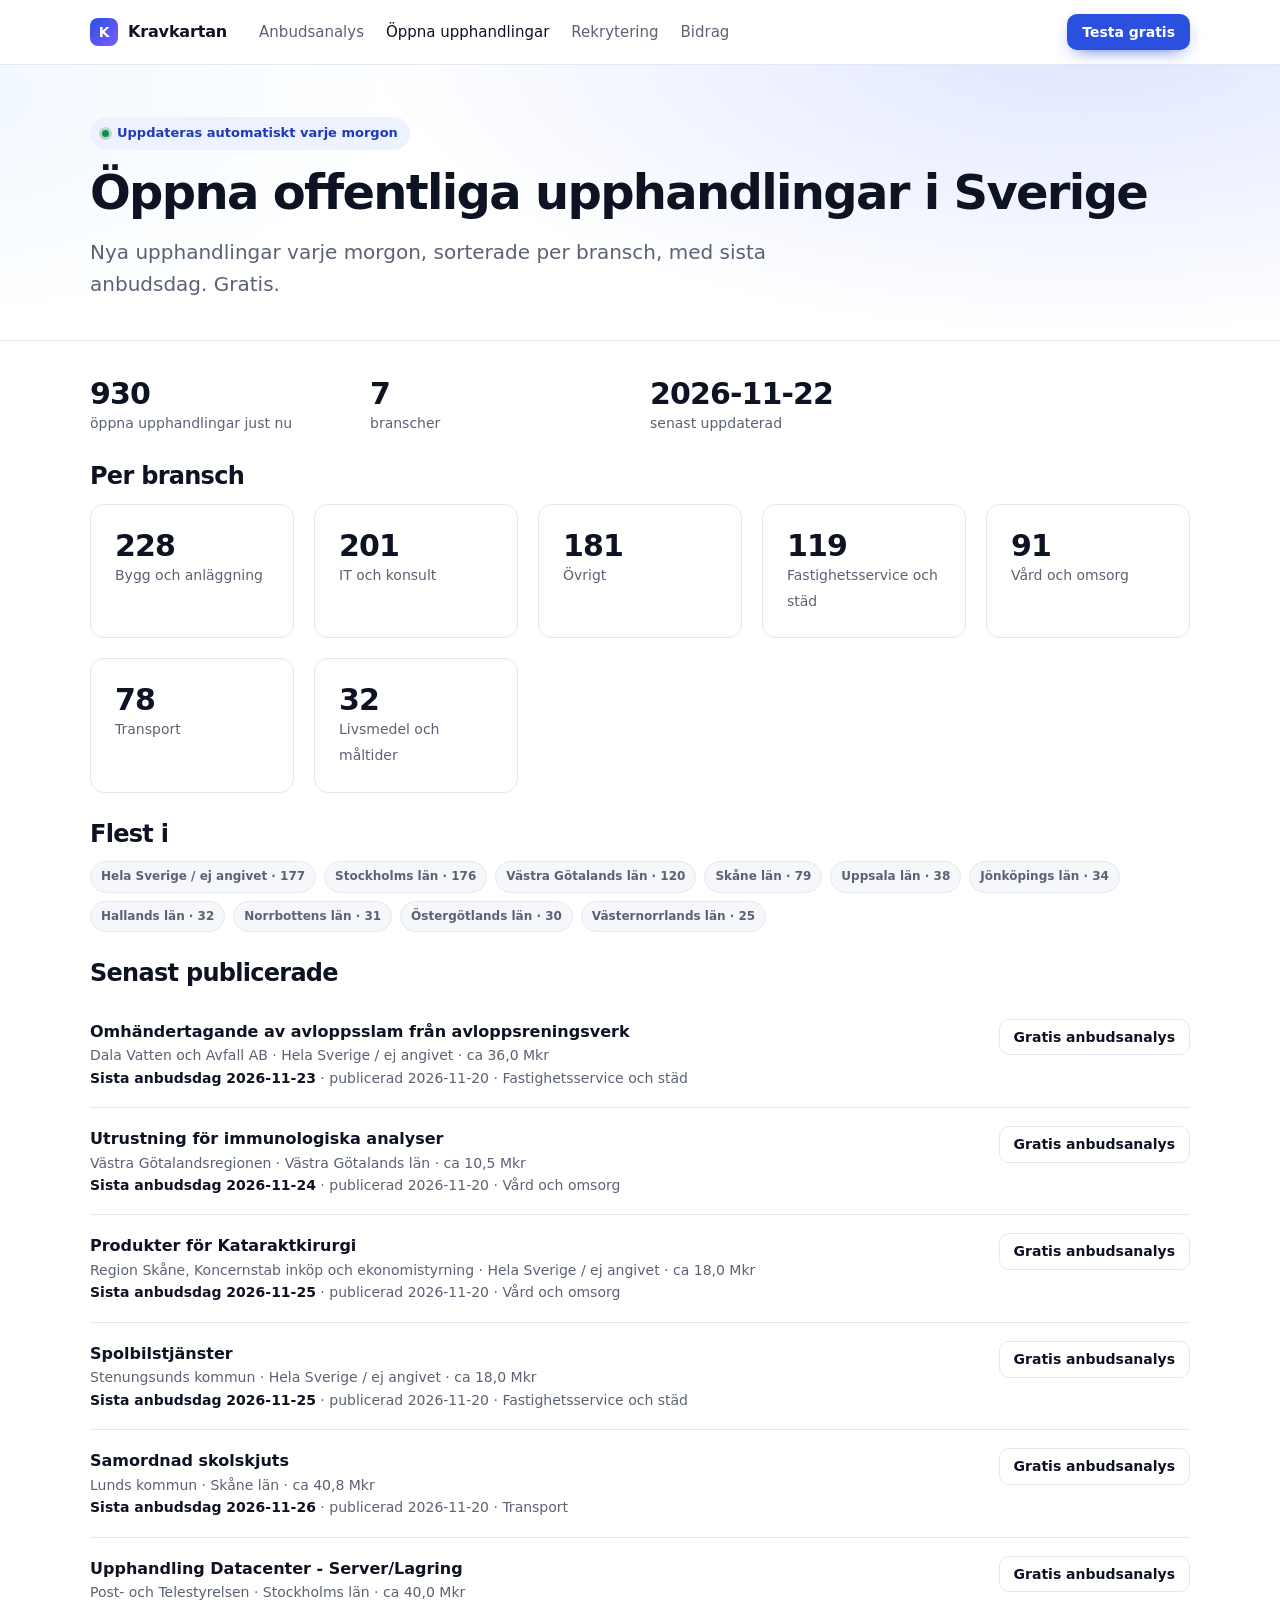
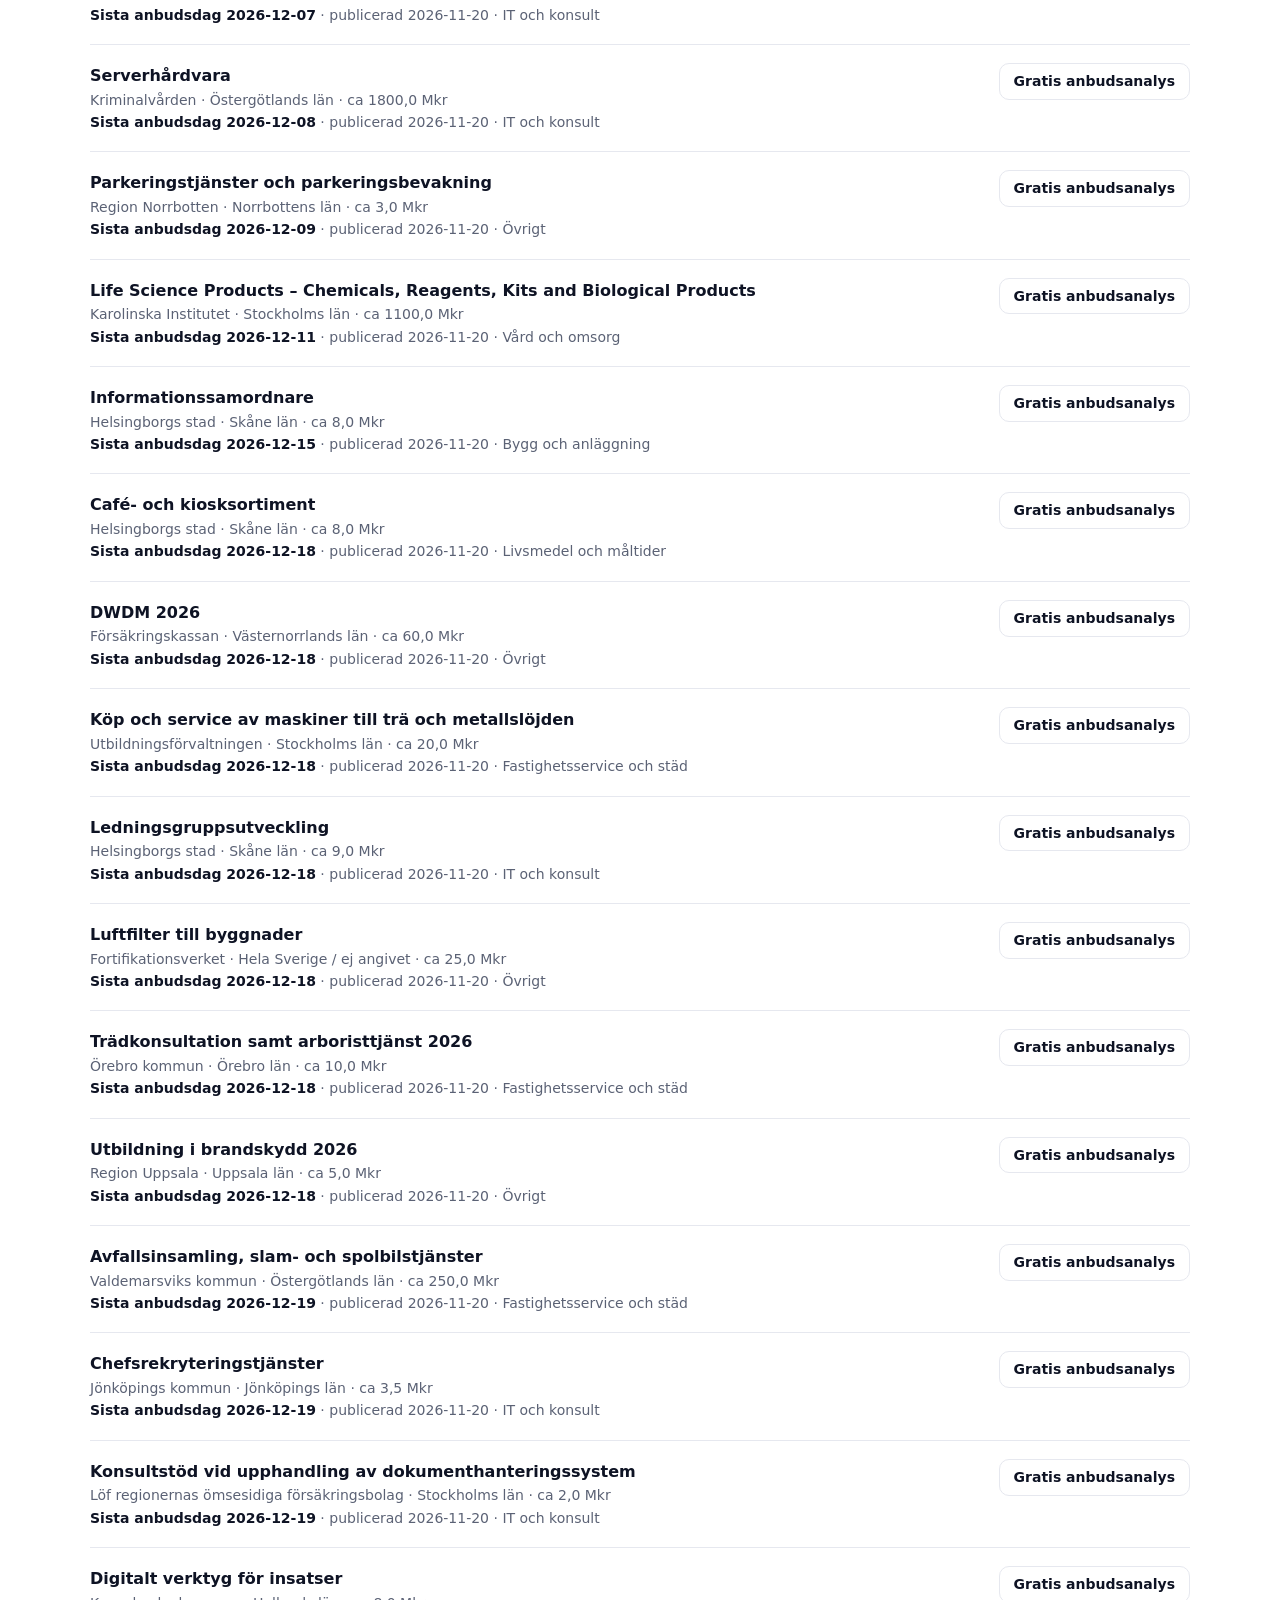
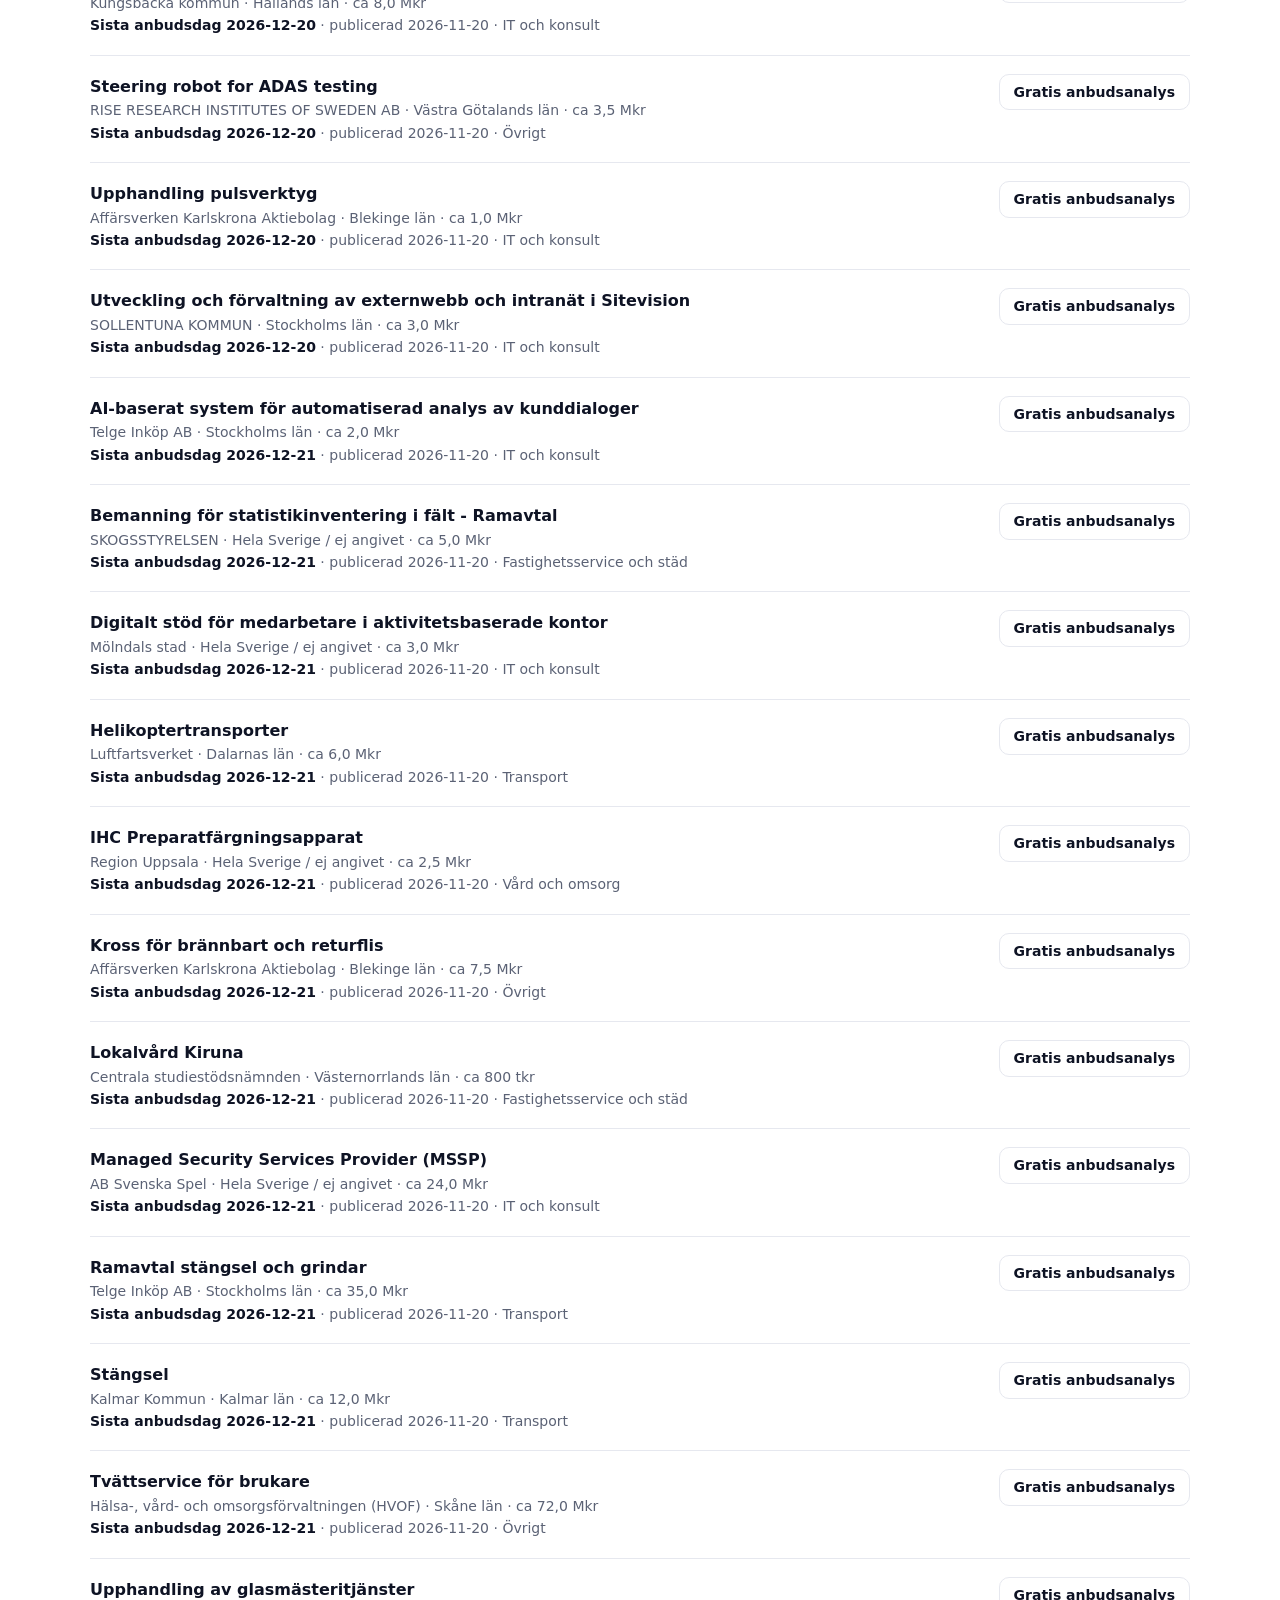
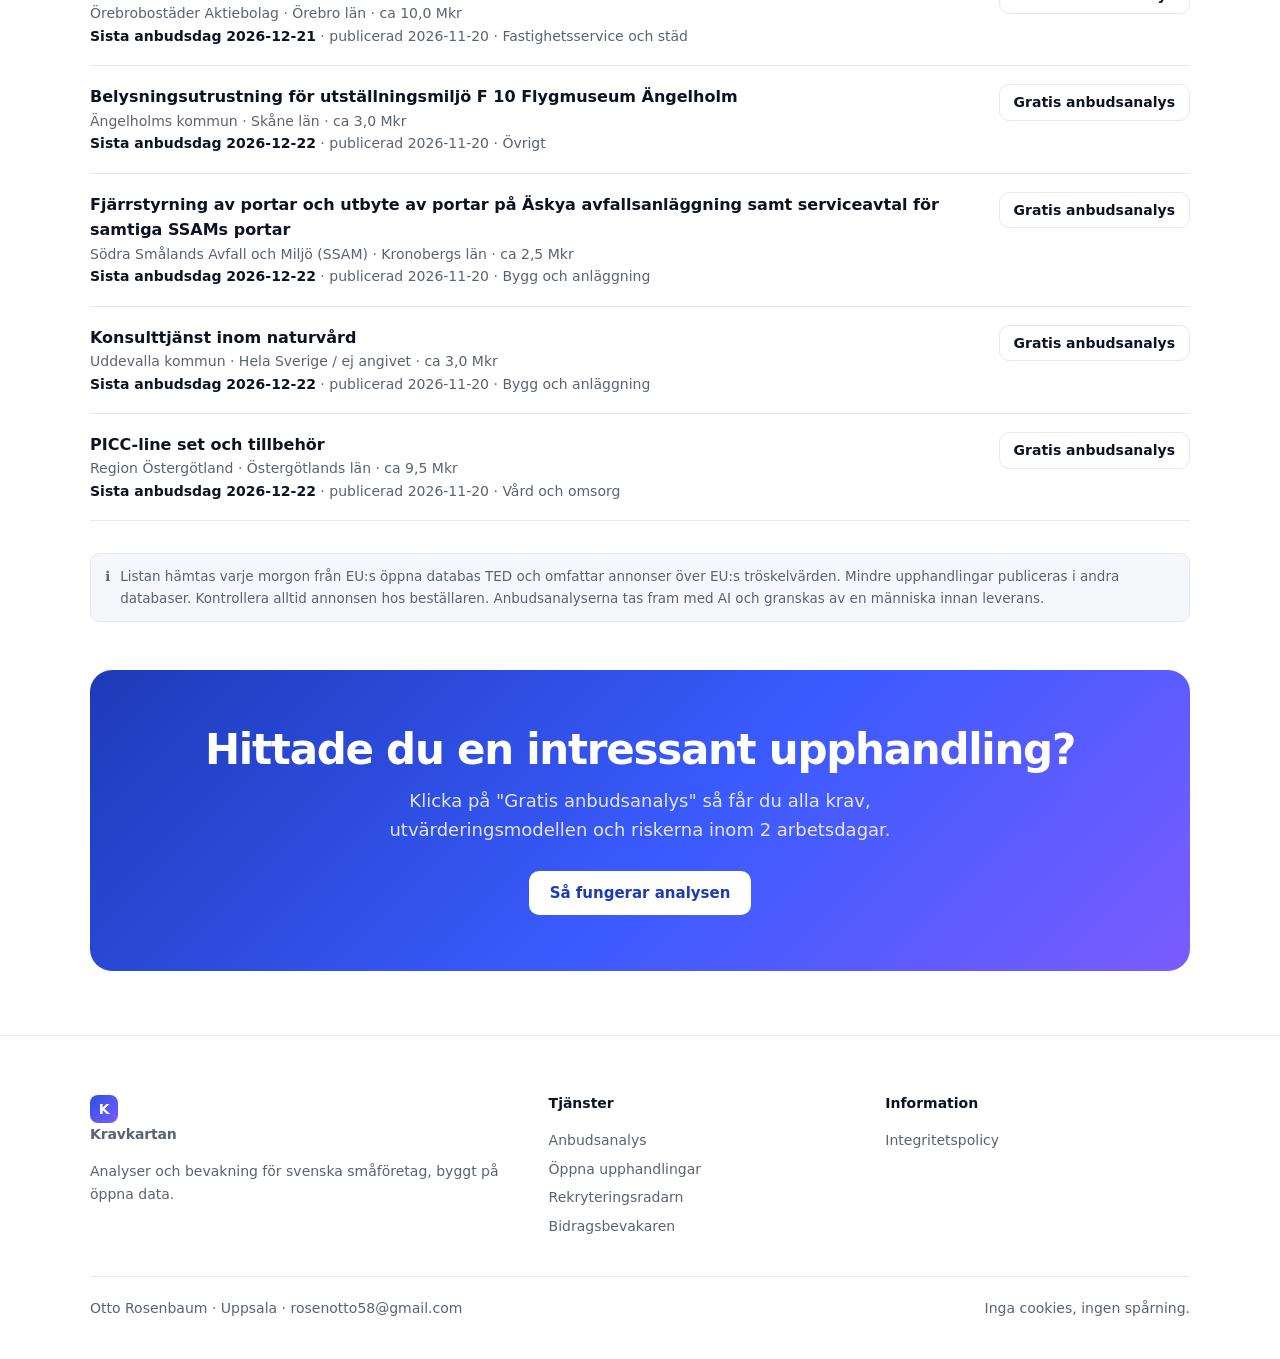
==== commit 7be1d128: "Daglig bevakning 2026-11-22" ====
--- a/bevakning/index.html
+++ b/bevakning/index.html
@@ -13,7 +13,7 @@
   <span class="pill"><span class="dot"></span>Uppdateras automatiskt varje morgon</span>
   <h1 style="font-size:clamp(32px,4.4vw,48px)">Öppna offentliga upphandlingar i Sverige</h1><p class="lead" style="margin:0">Nya upphandlingar varje morgon, sorterade per bransch, med sista anbudsdag. Gratis.</p>
 </div></header>
-<main><div class="wrap" style="padding-top:36px;padding-bottom:64px"><div class="facts" style="margin-bottom:28px"><div class="fact"><b>930</b><span>öppna upphandlingar just nu</span></div><div class="fact"><b>7</b><span>branscher</span></div><div class="fact"><b>2026-11-21</b><span>senast uppdaterad</span></div></div><h2 style="font-size:24px">Per bransch</h2><div class="grid-3" style="grid-template-columns:repeat(auto-fit,minmax(170px,1fr));margin-bottom:28px"><a class="card" href="bygg.html" style="color:inherit;text-decoration:none"><div class="fact"><b>228</b><span>Bygg och anläggning</span></div></a><a class="card" href="it-konsult.html" style="color:inherit;text-decoration:none"><div class="fact"><b>201</b><span>IT och konsult</span></div></a><a class="card" href="ovrigt.html" style="color:inherit;text-decoration:none"><div class="fact"><b>181</b><span>Övrigt</span></div></a><a class="card" href="fastighet-stad.html" style="color:inherit;text-decoration:none"><div class="fact"><b>119</b><span>Fastighetsservice och städ</span></div></a><a class="card" href="vard-omsorg.html" style="color:inherit;text-decoration:none"><div class="fact"><b>91</b><span>Vård och omsorg</span></div></a><a class="card" href="transport.html" style="color:inherit;text-decoration:none"><div class="fact"><b>78</b><span>Transport</span></div></a><a class="card" href="livsmedel.html" style="color:inherit;text-decoration:none"><div class="fact"><b>32</b><span>Livsmedel och måltider</span></div></a></div><h2 style="font-size:24px">Flest i</h2><div class="chips" style="margin-bottom:28px"><span class="chip">Hela Sverige / ej angivet · 177</span><span class="chip">Stockholms län · 176</span><span class="chip">Västra Götalands län · 120</span><span class="chip">Skåne län · 79</span><span class="chip">Uppsala län · 38</span><span class="chip">Jönköpings län · 34</span><span class="chip">Hallands län · 32</span><span class="chip">Norrbottens län · 31</span><span class="chip">Östergötlands län · 30</span><span class="chip">Västernorrlands län · 25</span></div><h2 style="font-size:24px">Senast publicerade</h2><div class="list-item"><div><a class="t" href="https://ted.europa.eu/sv/notice/-/detail/808098-2026" rel="noopener">Omhändertagande av avloppsslam från avloppsreningsverk</a><div class="m">Dala Vatten och Avfall AB · Hela Sverige / ej angivet · ca 36,0 Mkr</div><div class="m"><span class="deadline">Sista anbudsdag 2026-11-23</span> · publicerad 2026-11-20 · Fastighetsservice och städ</div></div><a class="btn btn-secondary btn-sm" href="mailto:rosenotto58@gmail.com?subject=Gratis%20anbudsanalys%3A%20Omh%C3%A4ndertagande%20av%20avloppsslam%20fr%C3%A5n%20avloppsreningsverk%20%28808098-2026%29&body=Hej%21%0A%0AVi%20funderar%20p%C3%A5%20att%20l%C3%A4mna%20anbud%20i%3A%0AOmh%C3%A4ndertagande%20av%20avloppsslam%20fr%C3%A5n%20avloppsreningsverk%0ADala%20Vatten%20och%20Avfall%20AB%0ATED%3A%20https%3A//ted.europa.eu/sv/notice/-/detail/808098-2026%0A%0AVi%20vill%20g%C3%A4rna%20ha%20en%20gratis%20pilotanalys%20%28kravmatris%2C%20skall-krav%2C%20utv%C3%A4rderingsmodell%2C%20risker%29.%0AF%C3%B6retag%3A%0AKontaktperson%3A%0A%0A%28k%C3%A4lla%3A%20bevakning%29">Gratis anbudsanalys</a></div><div class="list-item"><div><a class="t" href="https://ted.europa.eu/sv/notice/-/detail/807474-2026" rel="noopener">Utrustning för immunologiska analyser</a><div class="m">Västra Götalandsregionen · Västra Götalands län · ca 10,5 Mkr</div><div class="m"><span class="deadline">Sista anbudsdag 2026-11-24</span> · publicerad 2026-11-20 · Vård och omsorg</div></div><a class="btn btn-secondary btn-sm" href="mailto:rosenotto58@gmail.com?subject=Gratis%20anbudsanalys%3A%20Utrustning%20f%C3%B6r%20immunologiska%20analyser%20%28807474-2026%29&body=Hej%21%0A%0AVi%20funderar%20p%C3%A5%20att%20l%C3%A4mna%20anbud%20i%3A%0AUtrustning%20f%C3%B6r%20immunologiska%20analyser%0AV%C3%A4stra%20G%C3%B6talandsregionen%0ATED%3A%20https%3A//ted.europa.eu/sv/notice/-/detail/807474-2026%0A%0AVi%20vill%20g%C3%A4rna%20ha%20en%20gratis%20pilotanalys%20%28kravmatris%2C%20skall-krav%2C%20utv%C3%A4rderingsmodell%2C%20risker%29.%0AF%C3%B6retag%3A%0AKontaktperson%3A%0A%0A%28k%C3%A4lla%3A%20bevakning%29">Gratis anbudsanalys</a></div><div class="list-item"><div><a class="t" href="https://ted.europa.eu/sv/notice/-/detail/807804-2026" rel="noopener">Produkter för Kataraktkirurgi</a><div class="m">Region Skåne, Koncernstab inköp och ekonomistyrning · Hela Sverige / ej angivet · ca 18,0 Mkr</div><div class="m"><span class="deadline">Sista anbudsdag 2026-11-25</span> · publicerad 2026-11-20 · Vård och omsorg</div></div><a class="btn btn-secondary btn-sm" href="mailto:rosenotto58@gmail.com?subject=Gratis%20anbudsanalys%3A%20Produkter%20f%C3%B6r%20Kataraktkirurgi%20%28807804-2026%29&body=Hej%21%0A%0AVi%20funderar%20p%C3%A5%20att%20l%C3%A4mna%20anbud%20i%3A%0AProdukter%20f%C3%B6r%20Kataraktkirurgi%0ARegion%20Sk%C3%A5ne%2C%20Koncernstab%20ink%C3%B6p%20och%20ekonomistyrning%0ATED%3A%20https%3A//ted.europa.eu/sv/notice/-/detail/807804-2026%0A%0AVi%20vill%20g%C3%A4rna%20ha%20en%20gratis%20pilotanalys%20%28kravmatris%2C%20skall-krav%2C%20utv%C3%A4rderingsmodell%2C%20risker%29.%0AF%C3%B6retag%3A%0AKontaktperson%3A%0A%0A%28k%C3%A4lla%3A%20bevakning%29">Gratis anbudsanalys</a></div><div class="list-item"><div><a class="t" href="https://ted.europa.eu/sv/notice/-/detail/808582-2026" rel="noopener">Spolbilstjänster</a><div class="m">Stenungsunds kommun · Hela Sverige / ej angivet · ca 18,0 Mkr</div><div class="m"><span class="deadline">Sista anbudsdag 2026-11-25</span> · publicerad 2026-11-20 · Fastighetsservice och städ</div></div><a class="btn btn-secondary btn-sm" href="mailto:rosenotto58@gmail.com?subject=Gratis%20anbudsanalys%3A%20Spolbilstj%C3%A4nster%20%28808582-2026%29&body=Hej%21%0A%0AVi%20funderar%20p%C3%A5%20att%20l%C3%A4mna%20anbud%20i%3A%0ASpolbilstj%C3%A4nster%0AStenungsunds%20kommun%0ATED%3A%20https%3A//ted.europa.eu/sv/notice/-/detail/808582-2026%0A%0AVi%20vill%20g%C3%A4rna%20ha%20en%20gratis%20pilotanalys%20%28kravmatris%2C%20skall-krav%2C%20utv%C3%A4rderingsmodell%2C%20risker%29.%0AF%C3%B6retag%3A%0AKontaktperson%3A%0A%0A%28k%C3%A4lla%3A%20bevakning%29">Gratis anbudsanalys</a></div><div class="list-item"><div><a class="t" href="https://ted.europa.eu/sv/notice/-/detail/809967-2026" rel="noopener">Samordnad skolskjuts</a><div class="m">Lunds kommun · Skåne län · ca 40,8 Mkr</div><div class="m"><span class="deadline">Sista anbudsdag 2026-11-26</span> · publicerad 2026-11-20 · Transport</div></div><a class="btn btn-secondary btn-sm" href="mailto:rosenotto58@gmail.com?subject=Gratis%20anbudsanalys%3A%20Samordnad%20skolskjuts%20%28809967-2026%29&body=Hej%21%0A%0AVi%20funderar%20p%C3%A5%20att%20l%C3%A4mna%20anbud%20i%3A%0ASamordnad%20skolskjuts%0ALunds%20kommun%0ATED%3A%20https%3A//ted.europa.eu/sv/notice/-/detail/809967-2026%0A%0AVi%20vill%20g%C3%A4rna%20ha%20en%20gratis%20pilotanalys%20%28kravmatris%2C%20skall-krav%2C%20utv%C3%A4rderingsmodell%2C%20risker%29.%0AF%C3%B6retag%3A%0AKontaktperson%3A%0A%0A%28k%C3%A4lla%3A%20bevakning%29">Gratis anbudsanalys</a></div><div class="list-item"><div><a class="t" href="https://ted.europa.eu/sv/notice/-/detail/807279-2026" rel="noopener">Upphandling Datacenter - Server/Lagring</a><div class="m">Post- och Telestyrelsen · Stockholms län · ca 40,0 Mkr</div><div class="m"><span class="deadline">Sista anbudsdag 2026-12-07</span> · publicerad 2026-11-20 · IT och konsult</div></div><a class="btn btn-secondary btn-sm" href="mailto:rosenotto58@gmail.com?subject=Gratis%20anbudsanalys%3A%20Upphandling%20Datacenter%20-%20Server/Lagring%20%28807279-2026%29&body=Hej%21%0A%0AVi%20funderar%20p%C3%A5%20att%20l%C3%A4mna%20anbud%20i%3A%0AUpphandling%20Datacenter%20-%20Server/Lagring%0APost-%20och%20Telestyrelsen%0ATED%3A%20https%3A//ted.europa.eu/sv/notice/-/detail/807279-2026%0A%0AVi%20vill%20g%C3%A4rna%20ha%20en%20gratis%20pilotanalys%20%28kravmatris%2C%20skall-krav%2C%20utv%C3%A4rderingsmodell%2C%20risker%29.%0AF%C3%B6retag%3A%0AKontaktperson%3A%0A%0A%28k%C3%A4lla%3A%20bevakning%29">Gratis anbudsanalys</a></div><div class="list-item"><div><a class="t" href="https://ted.europa.eu/sv/notice/-/detail/808737-2026" rel="noopener">Serverhårdvara</a><div class="m">Kriminalvården · Östergötlands län · ca 1800,0 Mkr</div><div class="m"><span class="deadline">Sista anbudsdag 2026-12-08</span> · publicerad 2026-11-20 · IT och konsult</div></div><a class="btn btn-secondary btn-sm" href="mailto:rosenotto58@gmail.com?subject=Gratis%20anbudsanalys%3A%20Serverh%C3%A5rdvara%20%28808737-2026%29&body=Hej%21%0A%0AVi%20funderar%20p%C3%A5%20att%20l%C3%A4mna%20anbud%20i%3A%0AServerh%C3%A5rdvara%0AKriminalv%C3%A5rden%0ATED%3A%20https%3A//ted.europa.eu/sv/notice/-/detail/808737-2026%0A%0AVi%20vill%20g%C3%A4rna%20ha%20en%20gratis%20pilotanalys%20%28kravmatris%2C%20skall-krav%2C%20utv%C3%A4rderingsmodell%2C%20risker%29.%0AF%C3%B6retag%3A%0AKontaktperson%3A%0A%0A%28k%C3%A4lla%3A%20bevakning%29">Gratis anbudsanalys</a></div><div class="list-item"><div><a class="t" href="https://ted.europa.eu/sv/notice/-/detail/808149-2026" rel="noopener">Parkeringstjänster och parkeringsbevakning</a><div class="m">Region Norrbotten · Norrbottens län · ca 3,0 Mkr</div><div class="m"><span class="deadline">Sista anbudsdag 2026-12-09</span> · publicerad 2026-11-20 · Övrigt</div></div><a class="btn btn-secondary btn-sm" href="mailto:rosenotto58@gmail.com?subject=Gratis%20anbudsanalys%3A%20Parkeringstj%C3%A4nster%20och%20parkeringsbevakning%20%28808149-2026%29&body=Hej%21%0A%0AVi%20funderar%20p%C3%A5%20att%20l%C3%A4mna%20anbud%20i%3A%0AParkeringstj%C3%A4nster%20och%20parkeringsbevakning%0ARegion%20Norrbotten%0ATED%3A%20https%3A//ted.europa.eu/sv/notice/-/detail/808149-2026%0A%0AVi%20vill%20g%C3%A4rna%20ha%20en%20gratis%20pilotanalys%20%28kravmatris%2C%20skall-krav%2C%20utv%C3%A4rderingsmodell%2C%20risker%29.%0AF%C3%B6retag%3A%0AKontaktperson%3A%0A%0A%28k%C3%A4lla%3A%20bevakning%29">Gratis anbudsanalys</a></div><div class="list-item"><div><a class="t" href="https://ted.europa.eu/sv/notice/-/detail/809298-2026" rel="noopener">Life Science Products – Chemicals, Reagents, Kits and Biological Products</a><div class="m">Karolinska Institutet · Stockholms län · ca 1100,0 Mkr</div><div class="m"><span class="deadline">Sista anbudsdag 2026-12-11</span> · publicerad 2026-11-20 · Vård och omsorg</div></div><a class="btn btn-secondary btn-sm" href="mailto:rosenotto58@gmail.com?subject=Gratis%20anbudsanalys%3A%20Life%20Science%20Products%20%E2%80%93%20Chemicals%2C%20Reagents%2C%20Kits%20and%20Biological%20Products%20%28809298-2026%29&body=Hej%21%0A%0AVi%20funderar%20p%C3%A5%20att%20l%C3%A4mna%20anbud%20i%3A%0ALife%20Science%20Products%20%E2%80%93%20Chemicals%2C%20Reagents%2C%20Kits%20and%20Biological%20Products%0AKarolinska%20Institutet%0ATED%3A%20https%3A//ted.europa.eu/sv/notice/-/detail/809298-2026%0A%0AVi%20vill%20g%C3%A4rna%20ha%20en%20gratis%20pilotanalys%20%28kravmatris%2C%20skall-krav%2C%20utv%C3%A4rderingsmodell%2C%20risker%29.%0AF%C3%B6retag%3A%0AKontaktperson%3A%0A%0A%28k%C3%A4lla%3A%20bevakning%29">Gratis anbudsanalys</a></div><div class="list-item"><div><a class="t" href="https://ted.europa.eu/sv/notice/-/detail/809113-2026" rel="noopener">Informationssamordnare</a><div class="m">Helsingborgs stad · Skåne län · ca 8,0 Mkr</div><div class="m"><span class="deadline">Sista anbudsdag 2026-12-15</span> · publicerad 2026-11-20 · Bygg och anläggning</div></div><a class="btn btn-secondary btn-sm" href="mailto:rosenotto58@gmail.com?subject=Gratis%20anbudsanalys%3A%20Informationssamordnare%20%28809113-2026%29&body=Hej%21%0A%0AVi%20funderar%20p%C3%A5%20att%20l%C3%A4mna%20anbud%20i%3A%0AInformationssamordnare%0AHelsingborgs%20stad%0ATED%3A%20https%3A//ted.europa.eu/sv/notice/-/detail/809113-2026%0A%0AVi%20vill%20g%C3%A4rna%20ha%20en%20gratis%20pilotanalys%20%28kravmatris%2C%20skall-krav%2C%20utv%C3%A4rderingsmodell%2C%20risker%29.%0AF%C3%B6retag%3A%0AKontaktperson%3A%0A%0A%28k%C3%A4lla%3A%20bevakning%29">Gratis anbudsanalys</a></div><div class="list-item"><div><a class="t" href="https://ted.europa.eu/sv/notice/-/detail/807478-2026" rel="noopener">Café- och kiosksortiment</a><div class="m">Helsingborgs stad · Skåne län · ca 8,0 Mkr</div><div class="m"><span class="deadline">Sista anbudsdag 2026-12-18</span> · publicerad 2026-11-20 · Livsmedel och måltider</div></div><a class="btn btn-secondary btn-sm" href="mailto:rosenotto58@gmail.com?subject=Gratis%20anbudsanalys%3A%20Caf%C3%A9-%20och%20kiosksortiment%20%28807478-2026%29&body=Hej%21%0A%0AVi%20funderar%20p%C3%A5%20att%20l%C3%A4mna%20anbud%20i%3A%0ACaf%C3%A9-%20och%20kiosksortiment%0AHelsingborgs%20stad%0ATED%3A%20https%3A//ted.europa.eu/sv/notice/-/detail/807478-2026%0A%0AVi%20vill%20g%C3%A4rna%20ha%20en%20gratis%20pilotanalys%20%28kravmatris%2C%20skall-krav%2C%20utv%C3%A4rderingsmodell%2C%20risker%29.%0AF%C3%B6retag%3A%0AKontaktperson%3A%0A%0A%28k%C3%A4lla%3A%20bevakning%29">Gratis anbudsanalys</a></div><div class="list-item"><div><a class="t" href="https://ted.europa.eu/sv/notice/-/detail/807392-2026" rel="noopener">DWDM 2026</a><div class="m">Försäkringskassan · Västernorrlands län · ca 60,0 Mkr</div><div class="m"><span class="deadline">Sista anbudsdag 2026-12-18</span> · publicerad 2026-11-20 · Övrigt</div></div><a class="btn btn-secondary btn-sm" href="mailto:rosenotto58@gmail.com?subject=Gratis%20anbudsanalys%3A%20DWDM%202026%20%28807392-2026%29&body=Hej%21%0A%0AVi%20funderar%20p%C3%A5%20att%20l%C3%A4mna%20anbud%20i%3A%0ADWDM%202026%0AF%C3%B6rs%C3%A4kringskassan%0ATED%3A%20https%3A//ted.europa.eu/sv/notice/-/detail/807392-2026%0A%0AVi%20vill%20g%C3%A4rna%20ha%20en%20gratis%20pilotanalys%20%28kravmatris%2C%20skall-krav%2C%20utv%C3%A4rderingsmodell%2C%20risker%29.%0AF%C3%B6retag%3A%0AKontaktperson%3A%0A%0A%28k%C3%A4lla%3A%20bevakning%29">Gratis anbudsanalys</a></div><div class="list-item"><div><a class="t" href="https://ted.europa.eu/sv/notice/-/detail/809876-2026" rel="noopener">Köp och service av maskiner till trä och metallslöjden</a><div class="m">Utbildningsförvaltningen · Stockholms län · ca 20,0 Mkr</div><div class="m"><span class="deadline">Sista anbudsdag 2026-12-18</span> · publicerad 2026-11-20 · Fastighetsservice och städ</div></div><a class="btn btn-secondary btn-sm" href="mailto:rosenotto58@gmail.com?subject=Gratis%20anbudsanalys%3A%20K%C3%B6p%20och%20service%20av%20maskiner%20till%20tr%C3%A4%20och%20metallsl%C3%B6jden%20%28809876-2026%29&body=Hej%21%0A%0AVi%20funderar%20p%C3%A5%20att%20l%C3%A4mna%20anbud%20i%3A%0AK%C3%B6p%20och%20service%20av%20maskiner%20till%20tr%C3%A4%20och%20metallsl%C3%B6jden%0AUtbildningsf%C3%B6rvaltningen%0ATED%3A%20https%3A//ted.europa.eu/sv/notice/-/detail/809876-2026%0A%0AVi%20vill%20g%C3%A4rna%20ha%20en%20gratis%20pilotanalys%20%28kravmatris%2C%20skall-krav%2C%20utv%C3%A4rderingsmodell%2C%20risker%29.%0AF%C3%B6retag%3A%0AKontaktperson%3A%0A%0A%28k%C3%A4lla%3A%20bevakning%29">Gratis anbudsanalys</a></div><div class="list-item"><div><a class="t" href="https://ted.europa.eu/sv/notice/-/detail/810468-2026" rel="noopener">Ledningsgruppsutveckling</a><div class="m">Helsingborgs stad · Skåne län · ca 9,0 Mkr</div><div class="m"><span class="deadline">Sista anbudsdag 2026-12-18</span> · publicerad 2026-11-20 · IT och konsult</div></div><a class="btn btn-secondary btn-sm" href="mailto:rosenotto58@gmail.com?subject=Gratis%20anbudsanalys%3A%20Ledningsgruppsutveckling%20%28810468-2026%29&body=Hej%21%0A%0AVi%20funderar%20p%C3%A5%20att%20l%C3%A4mna%20anbud%20i%3A%0ALedningsgruppsutveckling%0AHelsingborgs%20stad%0ATED%3A%20https%3A//ted.europa.eu/sv/notice/-/detail/810468-2026%0A%0AVi%20vill%20g%C3%A4rna%20ha%20en%20gratis%20pilotanalys%20%28kravmatris%2C%20skall-krav%2C%20utv%C3%A4rderingsmodell%2C%20risker%29.%0AF%C3%B6retag%3A%0AKontaktperson%3A%0A%0A%28k%C3%A4lla%3A%20bevakning%29">Gratis anbudsanalys</a></div><div class="list-item"><div><a class="t" href="https://ted.europa.eu/sv/notice/-/detail/809959-2026" rel="noopener">Luftfilter till byggnader</a><div class="m">Fortifikationsverket · Hela Sverige / ej angivet · ca 25,0 Mkr</div><div class="m"><span class="deadline">Sista anbudsdag 2026-12-18</span> · publicerad 2026-11-20 · Övrigt</div></div><a class="btn btn-secondary btn-sm" href="mailto:rosenotto58@gmail.com?subject=Gratis%20anbudsanalys%3A%20Luftfilter%20till%20byggnader%20%28809959-2026%29&body=Hej%21%0A%0AVi%20funderar%20p%C3%A5%20att%20l%C3%A4mna%20anbud%20i%3A%0ALuftfilter%20till%20byggnader%0AFortifikationsverket%0ATED%3A%20https%3A//ted.europa.eu/sv/notice/-/detail/809959-2026%0A%0AVi%20vill%20g%C3%A4rna%20ha%20en%20gratis%20pilotanalys%20%28kravmatris%2C%20skall-krav%2C%20utv%C3%A4rderingsmodell%2C%20risker%29.%0AF%C3%B6retag%3A%0AKontaktperson%3A%0A%0A%28k%C3%A4lla%3A%20bevakning%29">Gratis anbudsanalys</a></div><div class="list-item"><div><a class="t" href="https://ted.europa.eu/sv/notice/-/detail/809124-2026" rel="noopener">Trädkonsultation samt arboristtjänst 2026</a><div class="m">Örebro kommun · Örebro län · ca 10,0 Mkr</div><div class="m"><span class="deadline">Sista anbudsdag 2026-12-18</span> · publicerad 2026-11-20 · Fastighetsservice och städ</div></div><a class="btn btn-secondary btn-sm" href="mailto:rosenotto58@gmail.com?subject=Gratis%20anbudsanalys%3A%20Tr%C3%A4dkonsultation%20samt%20arboristtj%C3%A4nst%202026%20%28809124-2026%29&body=Hej%21%0A%0AVi%20funderar%20p%C3%A5%20att%20l%C3%A4mna%20anbud%20i%3A%0ATr%C3%A4dkonsultation%20samt%20arboristtj%C3%A4nst%202026%0A%C3%96rebro%20kommun%0ATED%3A%20https%3A//ted.europa.eu/sv/notice/-/detail/809124-2026%0A%0AVi%20vill%20g%C3%A4rna%20ha%20en%20gratis%20pilotanalys%20%28kravmatris%2C%20skall-krav%2C%20utv%C3%A4rderingsmodell%2C%20risker%29.%0AF%C3%B6retag%3A%0AKontaktperson%3A%0A%0A%28k%C3%A4lla%3A%20bevakning%29">Gratis anbudsanalys</a></div><div class="list-item"><div><a class="t" href="https://ted.europa.eu/sv/notice/-/detail/809739-2026" rel="noopener">Utbildning i brandskydd 2026</a><div class="m">Region Uppsala · Uppsala län · ca 5,0 Mkr</div><div class="m"><span class="deadline">Sista anbudsdag 2026-12-18</span> · publicerad 2026-11-20 · Övrigt</div></div><a class="btn btn-secondary btn-sm" href="mailto:rosenotto58@gmail.com?subject=Gratis%20anbudsanalys%3A%20Utbildning%20i%20brandskydd%202026%20%28809739-2026%29&body=Hej%21%0A%0AVi%20funderar%20p%C3%A5%20att%20l%C3%A4mna%20anbud%20i%3A%0AUtbildning%20i%20brandskydd%202026%0ARegion%20Uppsala%0ATED%3A%20https%3A//ted.europa.eu/sv/notice/-/detail/809739-2026%0A%0AVi%20vill%20g%C3%A4rna%20ha%20en%20gratis%20pilotanalys%20%28kravmatris%2C%20skall-krav%2C%20utv%C3%A4rderingsmodell%2C%20risker%29.%0AF%C3%B6retag%3A%0AKontaktperson%3A%0A%0A%28k%C3%A4lla%3A%20bevakning%29">Gratis anbudsanalys</a></div><div class="list-item"><div><a class="t" href="https://ted.europa.eu/sv/notice/-/detail/807276-2026" rel="noopener">Avfallsinsamling, slam- och spolbilstjänster</a><div class="m">Valdemarsviks kommun · Östergötlands län · ca 250,0 Mkr</div><div class="m"><span class="deadline">Sista anbudsdag 2026-12-19</span> · publicerad 2026-11-20 · Fastighetsservice och städ</div></div><a class="btn btn-secondary btn-sm" href="mailto:rosenotto58@gmail.com?subject=Gratis%20anbudsanalys%3A%20Avfallsinsamling%2C%20slam-%20och%20spolbilstj%C3%A4nster%20%28807276-2026%29&body=Hej%21%0A%0AVi%20funderar%20p%C3%A5%20att%20l%C3%A4mna%20anbud%20i%3A%0AAvfallsinsamling%2C%20slam-%20och%20spolbilstj%C3%A4nster%0AValdemarsviks%20kommun%0ATED%3A%20https%3A//ted.europa.eu/sv/notice/-/detail/807276-2026%0A%0AVi%20vill%20g%C3%A4rna%20ha%20en%20gratis%20pilotanalys%20%28kravmatris%2C%20skall-krav%2C%20utv%C3%A4rderingsmodell%2C%20risker%29.%0AF%C3%B6retag%3A%0AKontaktperson%3A%0A%0A%28k%C3%A4lla%3A%20bevakning%29">Gratis anbudsanalys</a></div><div class="list-item"><div><a class="t" href="https://ted.europa.eu/sv/notice/-/detail/807982-2026" rel="noopener">Chefsrekryteringstjänster</a><div class="m">Jönköpings kommun · Jönköpings län · ca 3,5 Mkr</div><div class="m"><span class="deadline">Sista anbudsdag 2026-12-19</span> · publicerad 2026-11-20 · IT och konsult</div></div><a class="btn btn-secondary btn-sm" href="mailto:rosenotto58@gmail.com?subject=Gratis%20anbudsanalys%3A%20Chefsrekryteringstj%C3%A4nster%20%28807982-2026%29&body=Hej%21%0A%0AVi%20funderar%20p%C3%A5%20att%20l%C3%A4mna%20anbud%20i%3A%0AChefsrekryteringstj%C3%A4nster%0AJ%C3%B6nk%C3%B6pings%20kommun%0ATED%3A%20https%3A//ted.europa.eu/sv/notice/-/detail/807982-2026%0A%0AVi%20vill%20g%C3%A4rna%20ha%20en%20gratis%20pilotanalys%20%28kravmatris%2C%20skall-krav%2C%20utv%C3%A4rderingsmodell%2C%20risker%29.%0AF%C3%B6retag%3A%0AKontaktperson%3A%0A%0A%28k%C3%A4lla%3A%20bevakning%29">Gratis anbudsanalys</a></div><div class="list-item"><div><a class="t" href="https://ted.europa.eu/sv/notice/-/detail/808072-2026" rel="noopener">Konsultstöd vid upphandling av dokumenthanteringssystem</a><div class="m">Löf regionernas ömsesidiga försäkringsbolag · Stockholms län · ca 2,0 Mkr</div><div class="m"><span class="deadline">Sista anbudsdag 2026-12-19</span> · publicerad 2026-11-20 · IT och konsult</div></div><a class="btn btn-secondary btn-sm" href="mailto:rosenotto58@gmail.com?subject=Gratis%20anbudsanalys%3A%20Konsultst%C3%B6d%20vid%20upphandling%20av%20dokumenthanteringssystem%20%28808072-2026%29&body=Hej%21%0A%0AVi%20funderar%20p%C3%A5%20att%20l%C3%A4mna%20anbud%20i%3A%0AKonsultst%C3%B6d%20vid%20upphandling%20av%20dokumenthanteringssystem%0AL%C3%B6f%20regionernas%20%C3%B6msesidiga%20f%C3%B6rs%C3%A4kringsbolag%0ATED%3A%20https%3A//ted.europa.eu/sv/notice/-/detail/808072-2026%0A%0AVi%20vill%20g%C3%A4rna%20ha%20en%20gratis%20pilotanalys%20%28kravmatris%2C%20skall-krav%2C%20utv%C3%A4rderingsmodell%2C%20risker%29.%0AF%C3%B6retag%3A%0AKontaktperson%3A%0A%0A%28k%C3%A4lla%3A%20bevakning%29">Gratis anbudsanalys</a></div><div class="list-item"><div><a class="t" href="https://ted.europa.eu/sv/notice/-/detail/810357-2026" rel="noopener">Digitalt verktyg för insatser</a><div class="m">Kungsbacka kommun · Hallands län · ca 8,0 Mkr</div><div class="m"><span class="deadline">Sista anbudsdag 2026-12-20</span> · publicerad 2026-11-20 · IT och konsult</div></div><a class="btn btn-secondary btn-sm" href="mailto:rosenotto58@gmail.com?subject=Gratis%20anbudsanalys%3A%20Digitalt%20verktyg%20f%C3%B6r%20insatser%20%28810357-2026%29&body=Hej%21%0A%0AVi%20funderar%20p%C3%A5%20att%20l%C3%A4mna%20anbud%20i%3A%0ADigitalt%20verktyg%20f%C3%B6r%20insatser%0AKungsbacka%20kommun%0ATED%3A%20https%3A//ted.europa.eu/sv/notice/-/detail/810357-2026%0A%0AVi%20vill%20g%C3%A4rna%20ha%20en%20gratis%20pilotanalys%20%28kravmatris%2C%20skall-krav%2C%20utv%C3%A4rderingsmodell%2C%20risker%29.%0AF%C3%B6retag%3A%0AKontaktperson%3A%0A%0A%28k%C3%A4lla%3A%20bevakning%29">Gratis anbudsanalys</a></div><div class="list-item"><div><a class="t" href="https://ted.europa.eu/sv/notice/-/detail/810036-2026" rel="noopener">Steering robot for ADAS testing</a><div class="m">RISE RESEARCH INSTITUTES OF SWEDEN AB · Västra Götalands län · ca 3,5 Mkr</div><div class="m"><span class="deadline">Sista anbudsdag 2026-12-20</span> · publicerad 2026-11-20 · Övrigt</div></div><a class="btn btn-secondary btn-sm" href="mailto:rosenotto58@gmail.com?subject=Gratis%20anbudsanalys%3A%20Steering%20robot%20for%20ADAS%20testing%20%28810036-2026%29&body=Hej%21%0A%0AVi%20funderar%20p%C3%A5%20att%20l%C3%A4mna%20anbud%20i%3A%0ASteering%20robot%20for%20ADAS%20testing%0ARISE%20RESEARCH%20INSTITUTES%20OF%20SWEDEN%20AB%0ATED%3A%20https%3A//ted.europa.eu/sv/notice/-/detail/810036-2026%0A%0AVi%20vill%20g%C3%A4rna%20ha%20en%20gratis%20pilotanalys%20%28kravmatris%2C%20skall-krav%2C%20utv%C3%A4rderingsmodell%2C%20risker%29.%0AF%C3%B6retag%3A%0AKontaktperson%3A%0A%0A%28k%C3%A4lla%3A%20bevakning%29">Gratis anbudsanalys</a></div><div class="list-item"><div><a class="t" href="https://ted.europa.eu/sv/notice/-/detail/810804-2026" rel="noopener">Upphandling pulsverktyg</a><div class="m">Affärsverken Karlskrona Aktiebolag · Blekinge län · ca 1,0 Mkr</div><div class="m"><span class="deadline">Sista anbudsdag 2026-12-20</span> · publicerad 2026-11-20 · IT och konsult</div></div><a class="btn btn-secondary btn-sm" href="mailto:rosenotto58@gmail.com?subject=Gratis%20anbudsanalys%3A%20Upphandling%20pulsverktyg%20%28810804-2026%29&body=Hej%21%0A%0AVi%20funderar%20p%C3%A5%20att%20l%C3%A4mna%20anbud%20i%3A%0AUpphandling%20pulsverktyg%0AAff%C3%A4rsverken%20Karlskrona%20Aktiebolag%0ATED%3A%20https%3A//ted.europa.eu/sv/notice/-/detail/810804-2026%0A%0AVi%20vill%20g%C3%A4rna%20ha%20en%20gratis%20pilotanalys%20%28kravmatris%2C%20skall-krav%2C%20utv%C3%A4rderingsmodell%2C%20risker%29.%0AF%C3%B6retag%3A%0AKontaktperson%3A%0A%0A%28k%C3%A4lla%3A%20bevakning%29">Gratis anbudsanalys</a></div><div class="list-item"><div><a class="t" href="https://ted.europa.eu/sv/notice/-/detail/807760-2026" rel="noopener">Utveckling och förvaltning av externwebb och intranät i Sitevision</a><div class="m">SOLLENTUNA KOMMUN · Stockholms län · ca 3,0 Mkr</div><div class="m"><span class="deadline">Sista anbudsdag 2026-12-20</span> · publicerad 2026-11-20 · IT och konsult</div></div><a class="btn btn-secondary btn-sm" href="mailto:rosenotto58@gmail.com?subject=Gratis%20anbudsanalys%3A%20Utveckling%20och%20f%C3%B6rvaltning%20av%20externwebb%20och%20intran%C3%A4t%20i%20Sitevision%20%28807760-2026%29&body=Hej%21%0A%0AVi%20funderar%20p%C3%A5%20att%20l%C3%A4mna%20anbud%20i%3A%0AUtveckling%20och%20f%C3%B6rvaltning%20av%20externwebb%20och%20intran%C3%A4t%20i%20Sitevision%0ASOLLENTUNA%20KOMMUN%0ATED%3A%20https%3A//ted.europa.eu/sv/notice/-/detail/807760-2026%0A%0AVi%20vill%20g%C3%A4rna%20ha%20en%20gratis%20pilotanalys%20%28kravmatris%2C%20skall-krav%2C%20utv%C3%A4rderingsmodell%2C%20risker%29.%0AF%C3%B6retag%3A%0AKontaktperson%3A%0A%0A%28k%C3%A4lla%3A%20bevakning%29">Gratis anbudsanalys</a></div><div class="list-item"><div><a class="t" href="https://ted.europa.eu/sv/notice/-/detail/810555-2026" rel="noopener">AI-baserat system för automatiserad analys av kunddialoger</a><div class="m">Telge Inköp AB · Stockholms län · ca 2,0 Mkr</div><div class="m"><span class="deadline">Sista anbudsdag 2026-12-21</span> · publicerad 2026-11-20 · IT och konsult</div></div><a class="btn btn-secondary btn-sm" href="mailto:rosenotto58@gmail.com?subject=Gratis%20anbudsanalys%3A%20AI-baserat%20system%20f%C3%B6r%20automatiserad%20analys%20av%20kunddialoger%20%28810555-2026%29&body=Hej%21%0A%0AVi%20funderar%20p%C3%A5%20att%20l%C3%A4mna%20anbud%20i%3A%0AAI-baserat%20system%20f%C3%B6r%20automatiserad%20analys%20av%20kunddialoger%0ATelge%20Ink%C3%B6p%20AB%0ATED%3A%20https%3A//ted.europa.eu/sv/notice/-/detail/810555-2026%0A%0AVi%20vill%20g%C3%A4rna%20ha%20en%20gratis%20pilotanalys%20%28kravmatris%2C%20skall-krav%2C%20utv%C3%A4rderingsmodell%2C%20risker%29.%0AF%C3%B6retag%3A%0AKontaktperson%3A%0A%0A%28k%C3%A4lla%3A%20bevakning%29">Gratis anbudsanalys</a></div><div class="list-item"><div><a class="t" href="https://ted.europa.eu/sv/notice/-/detail/808712-2026" rel="noopener">Bemanning för statistikinventering i fält - Ramavtal</a><div class="m">SKOGSSTYRELSEN · Hela Sverige / ej angivet · ca 5,0 Mkr</div><div class="m"><span class="deadline">Sista anbudsdag 2026-12-21</span> · publicerad 2026-11-20 · Fastighetsservice och städ</div></div><a class="btn btn-secondary btn-sm" href="mailto:rosenotto58@gmail.com?subject=Gratis%20anbudsanalys%3A%20Bemanning%20f%C3%B6r%20statistikinventering%20i%20f%C3%A4lt%20-%20Ramavtal%20%28808712-2026%29&body=Hej%21%0A%0AVi%20funderar%20p%C3%A5%20att%20l%C3%A4mna%20anbud%20i%3A%0ABemanning%20f%C3%B6r%20statistikinventering%20i%20f%C3%A4lt%20-%20Ramavtal%0ASKOGSSTYRELSEN%0ATED%3A%20https%3A//ted.europa.eu/sv/notice/-/detail/808712-2026%0A%0AVi%20vill%20g%C3%A4rna%20ha%20en%20gratis%20pilotanalys%20%28kravmatris%2C%20skall-krav%2C%20utv%C3%A4rderingsmodell%2C%20risker%29.%0AF%C3%B6retag%3A%0AKontaktperson%3A%0A%0A%28k%C3%A4lla%3A%20bevakning%29">Gratis anbudsanalys</a></div><div class="list-item"><div><a class="t" href="https://ted.europa.eu/sv/notice/-/detail/807517-2026" rel="noopener">Digitalt stöd för medarbetare i aktivitetsbaserade kontor</a><div class="m">Mölndals stad · Hela Sverige / ej angivet · ca 3,0 Mkr</div><div class="m"><span class="deadline">Sista anbudsdag 2026-12-21</span> · publicerad 2026-11-20 · IT och konsult</div></div><a class="btn btn-secondary btn-sm" href="mailto:rosenotto58@gmail.com?subject=Gratis%20anbudsanalys%3A%20Digitalt%20st%C3%B6d%20f%C3%B6r%20medarbetare%20i%20aktivitetsbaserade%20kontor%20%28807517-2026%29&body=Hej%21%0A%0AVi%20funderar%20p%C3%A5%20att%20l%C3%A4mna%20anbud%20i%3A%0ADigitalt%20st%C3%B6d%20f%C3%B6r%20medarbetare%20i%20aktivitetsbaserade%20kontor%0AM%C3%B6lndals%20stad%0ATED%3A%20https%3A//ted.europa.eu/sv/notice/-/detail/807517-2026%0A%0AVi%20vill%20g%C3%A4rna%20ha%20en%20gratis%20pilotanalys%20%28kravmatris%2C%20skall-krav%2C%20utv%C3%A4rderingsmodell%2C%20risker%29.%0AF%C3%B6retag%3A%0AKontaktperson%3A%0A%0A%28k%C3%A4lla%3A%20bevakning%29">Gratis anbudsanalys</a></div><div class="list-item"><div><a class="t" href="https://ted.europa.eu/sv/notice/-/detail/810300-2026" rel="noopener">Helikoptertransporter</a><div class="m">Luftfartsverket · Dalarnas län · ca 6,0 Mkr</div><div class="m"><span class="deadline">Sista anbudsdag 2026-12-21</span> · publicerad 2026-11-20 · Transport</div></div><a class="btn btn-secondary btn-sm" href="mailto:rosenotto58@gmail.com?subject=Gratis%20anbudsanalys%3A%20Helikoptertransporter%20%28810300-2026%29&body=Hej%21%0A%0AVi%20funderar%20p%C3%A5%20att%20l%C3%A4mna%20anbud%20i%3A%0AHelikoptertransporter%0ALuftfartsverket%0ATED%3A%20https%3A//ted.europa.eu/sv/notice/-/detail/810300-2026%0A%0AVi%20vill%20g%C3%A4rna%20ha%20en%20gratis%20pilotanalys%20%28kravmatris%2C%20skall-krav%2C%20utv%C3%A4rderingsmodell%2C%20risker%29.%0AF%C3%B6retag%3A%0AKontaktperson%3A%0A%0A%28k%C3%A4lla%3A%20bevakning%29">Gratis anbudsanalys</a></div><div class="list-item"><div><a class="t" href="https://ted.europa.eu/sv/notice/-/detail/810544-2026" rel="noopener">IHC Preparatfärgningsapparat</a><div class="m">Region Uppsala · Hela Sverige / ej angivet · ca 2,5 Mkr</div><div class="m"><span class="deadline">Sista anbudsdag 2026-12-21</span> · publicerad 2026-11-20 · Vård och omsorg</div></div><a class="btn btn-secondary btn-sm" href="mailto:rosenotto58@gmail.com?subject=Gratis%20anbudsanalys%3A%20IHC%20Preparatf%C3%A4rgningsapparat%20%28810544-2026%29&body=Hej%21%0A%0AVi%20funderar%20p%C3%A5%20att%20l%C3%A4mna%20anbud%20i%3A%0AIHC%20Preparatf%C3%A4rgningsapparat%0ARegion%20Uppsala%0ATED%3A%20https%3A//ted.europa.eu/sv/notice/-/detail/810544-2026%0A%0AVi%20vill%20g%C3%A4rna%20ha%20en%20gratis%20pilotanalys%20%28kravmatris%2C%20skall-krav%2C%20utv%C3%A4rderingsmodell%2C%20risker%29.%0AF%C3%B6retag%3A%0AKontaktperson%3A%0A%0A%28k%C3%A4lla%3A%20bevakning%29">Gratis anbudsanalys</a></div><div class="list-item"><div><a class="t" href="https://ted.europa.eu/sv/notice/-/detail/810591-2026" rel="noopener">Kross för brännbart och returflis</a><div class="m">Affärsverken Karlskrona Aktiebolag · Blekinge län · ca 7,5 Mkr</div><div class="m"><span class="deadline">Sista anbudsdag 2026-12-21</span> · publicerad 2026-11-20 · Övrigt</div></div><a class="btn btn-secondary btn-sm" href="mailto:rosenotto58@gmail.com?subject=Gratis%20anbudsanalys%3A%20Kross%20f%C3%B6r%20br%C3%A4nnbart%20och%20returflis%20%28810591-2026%29&body=Hej%21%0A%0AVi%20funderar%20p%C3%A5%20att%20l%C3%A4mna%20anbud%20i%3A%0AKross%20f%C3%B6r%20br%C3%A4nnbart%20och%20returflis%0AAff%C3%A4rsverken%20Karlskrona%20Aktiebolag%0ATED%3A%20https%3A//ted.europa.eu/sv/notice/-/detail/810591-2026%0A%0AVi%20vill%20g%C3%A4rna%20ha%20en%20gratis%20pilotanalys%20%28kravmatris%2C%20skall-krav%2C%20utv%C3%A4rderingsmodell%2C%20risker%29.%0AF%C3%B6retag%3A%0AKontaktperson%3A%0A%0A%28k%C3%A4lla%3A%20bevakning%29">Gratis anbudsanalys</a></div><div class="list-item"><div><a class="t" href="https://ted.europa.eu/sv/notice/-/detail/808568-2026" rel="noopener">Lokalvård Kiruna</a><div class="m">Centrala studiestödsnämnden · Västernorrlands län · ca 800 tkr</div><div class="m"><span class="deadline">Sista anbudsdag 2026-12-21</span> · publicerad 2026-11-20 · Fastighetsservice och städ</div></div><a class="btn btn-secondary btn-sm" href="mailto:rosenotto58@gmail.com?subject=Gratis%20anbudsanalys%3A%20Lokalv%C3%A5rd%20Kiruna%20%28808568-2026%29&body=Hej%21%0A%0AVi%20funderar%20p%C3%A5%20att%20l%C3%A4mna%20anbud%20i%3A%0ALokalv%C3%A5rd%20Kiruna%0ACentrala%20studiest%C3%B6dsn%C3%A4mnden%0ATED%3A%20https%3A//ted.europa.eu/sv/notice/-/detail/808568-2026%0A%0AVi%20vill%20g%C3%A4rna%20ha%20en%20gratis%20pilotanalys%20%28kravmatris%2C%20skall-krav%2C%20utv%C3%A4rderingsmodell%2C%20risker%29.%0AF%C3%B6retag%3A%0AKontaktperson%3A%0A%0A%28k%C3%A4lla%3A%20bevakning%29">Gratis anbudsanalys</a></div><div class="list-item"><div><a class="t" href="https://ted.europa.eu/sv/notice/-/detail/809583-2026" rel="noopener">Managed Security Services Provider (MSSP)</a><div class="m">AB Svenska Spel · Hela Sverige / ej angivet · ca 24,0 Mkr</div><div class="m"><span class="deadline">Sista anbudsdag 2026-12-21</span> · publicerad 2026-11-20 · IT och konsult</div></div><a class="btn btn-secondary btn-sm" href="mailto:rosenotto58@gmail.com?subject=Gratis%20anbudsanalys%3A%20Managed%20Security%20Services%20Provider%20%28MSSP%29%20%28809583-2026%29&body=Hej%21%0A%0AVi%20funderar%20p%C3%A5%20att%20l%C3%A4mna%20anbud%20i%3A%0AManaged%20Security%20Services%20Provider%20%28MSSP%29%0AAB%20Svenska%20Spel%0ATED%3A%20https%3A//ted.europa.eu/sv/notice/-/detail/809583-2026%0A%0AVi%20vill%20g%C3%A4rna%20ha%20en%20gratis%20pilotanalys%20%28kravmatris%2C%20skall-krav%2C%20utv%C3%A4rderingsmodell%2C%20risker%29.%0AF%C3%B6retag%3A%0AKontaktperson%3A%0A%0A%28k%C3%A4lla%3A%20bevakning%29">Gratis anbudsanalys</a></div><div class="list-item"><div><a class="t" href="https://ted.europa.eu/sv/notice/-/detail/810376-2026" rel="noopener">Ramavtal stängsel och grindar</a><div class="m">Telge Inköp AB · Stockholms län · ca 35,0 Mkr</div><div class="m"><span class="deadline">Sista anbudsdag 2026-12-21</span> · publicerad 2026-11-20 · Transport</div></div><a class="btn btn-secondary btn-sm" href="mailto:rosenotto58@gmail.com?subject=Gratis%20anbudsanalys%3A%20Ramavtal%20st%C3%A4ngsel%20och%20grindar%20%28810376-2026%29&body=Hej%21%0A%0AVi%20funderar%20p%C3%A5%20att%20l%C3%A4mna%20anbud%20i%3A%0ARamavtal%20st%C3%A4ngsel%20och%20grindar%0ATelge%20Ink%C3%B6p%20AB%0ATED%3A%20https%3A//ted.europa.eu/sv/notice/-/detail/810376-2026%0A%0AVi%20vill%20g%C3%A4rna%20ha%20en%20gratis%20pilotanalys%20%28kravmatris%2C%20skall-krav%2C%20utv%C3%A4rderingsmodell%2C%20risker%29.%0AF%C3%B6retag%3A%0AKontaktperson%3A%0A%0A%28k%C3%A4lla%3A%20bevakning%29">Gratis anbudsanalys</a></div><div class="list-item"><div><a class="t" href="https://ted.europa.eu/sv/notice/-/detail/810157-2026" rel="noopener">Stängsel</a><div class="m">Kalmar Kommun · Kalmar län · ca 12,0 Mkr</div><div class="m"><span class="deadline">Sista anbudsdag 2026-12-21</span> · publicerad 2026-11-20 · Transport</div></div><a class="btn btn-secondary btn-sm" href="mailto:rosenotto58@gmail.com?subject=Gratis%20anbudsanalys%3A%20St%C3%A4ngsel%20%28810157-2026%29&body=Hej%21%0A%0AVi%20funderar%20p%C3%A5%20att%20l%C3%A4mna%20anbud%20i%3A%0ASt%C3%A4ngsel%0AKalmar%20Kommun%0ATED%3A%20https%3A//ted.europa.eu/sv/notice/-/detail/810157-2026%0A%0AVi%20vill%20g%C3%A4rna%20ha%20en%20gratis%20pilotanalys%20%28kravmatris%2C%20skall-krav%2C%20utv%C3%A4rderingsmodell%2C%20risker%29.%0AF%C3%B6retag%3A%0AKontaktperson%3A%0A%0A%28k%C3%A4lla%3A%20bevakning%29">Gratis anbudsanalys</a></div><div class="list-item"><div><a class="t" href="https://ted.europa.eu/sv/notice/-/detail/809722-2026" rel="noopener">Tvättservice för brukare</a><div class="m">Hälsa-, vård- och omsorgsförvaltningen (HVOF) · Skåne län · ca 72,0 Mkr</div><div class="m"><span class="deadline">Sista anbudsdag 2026-12-21</span> · publicerad 2026-11-20 · Övrigt</div></div><a class="btn btn-secondary btn-sm" href="mailto:rosenotto58@gmail.com?subject=Gratis%20anbudsanalys%3A%20Tv%C3%A4ttservice%20f%C3%B6r%20brukare%20%28809722-2026%29&body=Hej%21%0A%0AVi%20funderar%20p%C3%A5%20att%20l%C3%A4mna%20anbud%20i%3A%0ATv%C3%A4ttservice%20f%C3%B6r%20brukare%0AH%C3%A4lsa-%2C%20v%C3%A5rd-%20och%20omsorgsf%C3%B6rvaltningen%20%28HVOF%29%0ATED%3A%20https%3A//ted.europa.eu/sv/notice/-/detail/809722-2026%0A%0AVi%20vill%20g%C3%A4rna%20ha%20en%20gratis%20pilotanalys%20%28kravmatris%2C%20skall-krav%2C%20utv%C3%A4rderingsmodell%2C%20risker%29.%0AF%C3%B6retag%3A%0AKontaktperson%3A%0A%0A%28k%C3%A4lla%3A%20bevakning%29">Gratis anbudsanalys</a></div><div class="list-item"><div><a class="t" href="https://ted.europa.eu/sv/notice/-/detail/808965-2026" rel="noopener">Upphandling av glasmästeritjänster</a><div class="m">Örebrobostäder Aktiebolag · Örebro län · ca 10,0 Mkr</div><div class="m"><span class="deadline">Sista anbudsdag 2026-12-21</span> · publicerad 2026-11-20 · Fastighetsservice och städ</div></div><a class="btn btn-secondary btn-sm" href="mailto:rosenotto58@gmail.com?subject=Gratis%20anbudsanalys%3A%20Upphandling%20av%20glasm%C3%A4steritj%C3%A4nster%20%28808965-2026%29&body=Hej%21%0A%0AVi%20funderar%20p%C3%A5%20att%20l%C3%A4mna%20anbud%20i%3A%0AUpphandling%20av%20glasm%C3%A4steritj%C3%A4nster%0A%C3%96rebrobost%C3%A4der%20Aktiebolag%0ATED%3A%20https%3A//ted.europa.eu/sv/notice/-/detail/808965-2026%0A%0AVi%20vill%20g%C3%A4rna%20ha%20en%20gratis%20pilotanalys%20%28kravmatris%2C%20skall-krav%2C%20utv%C3%A4rderingsmodell%2C%20risker%29.%0AF%C3%B6retag%3A%0AKontaktperson%3A%0A%0A%28k%C3%A4lla%3A%20bevakning%29">Gratis anbudsanalys</a></div><div class="list-item"><div><a class="t" href="https://ted.europa.eu/sv/notice/-/detail/810255-2026" rel="noopener">Belysningsutrustning för utställningsmiljö F 10 Flygmuseum Ängelholm</a><div class="m">Ängelholms kommun · Skåne län · ca 3,0 Mkr</div><div class="m"><span class="deadline">Sista anbudsdag 2026-12-22</span> · publicerad 2026-11-20 · Övrigt</div></div><a class="btn btn-secondary btn-sm" href="mailto:rosenotto58@gmail.com?subject=Gratis%20anbudsanalys%3A%20Belysningsutrustning%20f%C3%B6r%20utst%C3%A4llningsmilj%C3%B6%20F%2010%20Flygmuseum%20%C3%84ngelholm%20%28810255-2026%29&body=Hej%21%0A%0AVi%20funderar%20p%C3%A5%20att%20l%C3%A4mna%20anbud%20i%3A%0ABelysningsutrustning%20f%C3%B6r%20utst%C3%A4llningsmilj%C3%B6%20F%2010%20Flygmuseum%20%C3%84ngelholm%0A%C3%84ngelholms%20kommun%0ATED%3A%20https%3A//ted.europa.eu/sv/notice/-/detail/810255-2026%0A%0AVi%20vill%20g%C3%A4rna%20ha%20en%20gratis%20pilotanalys%20%28kravmatris%2C%20skall-krav%2C%20utv%C3%A4rderingsmodell%2C%20risker%29.%0AF%C3%B6retag%3A%0AKontaktperson%3A%0A%0A%28k%C3%A4lla%3A%20bevakning%29">Gratis anbudsanalys</a></div><div class="list-item"><div><a class="t" href="https://ted.europa.eu/sv/notice/-/detail/808671-2026" rel="noopener">Fjärrstyrning av portar och utbyte av portar på Äskya avfallsanläggning samt serviceavtal för samtiga SSAMs portar</a><div class="m">Södra Smålands Avfall och Miljö (SSAM) · Kronobergs län · ca 2,5 Mkr</div><div class="m"><span class="deadline">Sista anbudsdag 2026-12-22</span> · publicerad 2026-11-20 · Bygg och anläggning</div></div><a class="btn btn-secondary btn-sm" href="mailto:rosenotto58@gmail.com?subject=Gratis%20anbudsanalys%3A%20Fj%C3%A4rrstyrning%20av%20portar%20och%20utbyte%20av%20portar%20p%C3%A5%20%C3%84skya%20avfallsanl%C3%A4ggning%20samt%20serviceavtal%20f%C3%B6r%20samtiga%20SSAMs%20portar%20%28808671-2026%29&body=Hej%21%0A%0AVi%20funderar%20p%C3%A5%20att%20l%C3%A4mna%20anbud%20i%3A%0AFj%C3%A4rrstyrning%20av%20portar%20och%20utbyte%20av%20portar%20p%C3%A5%20%C3%84skya%20avfallsanl%C3%A4ggning%20samt%20serviceavtal%20f%C3%B6r%20samtiga%20SSAMs%20portar%0AS%C3%B6dra%20Sm%C3%A5lands%20Avfall%20och%20Milj%C3%B6%20%28SSAM%29%0ATED%3A%20https%3A//ted.europa.eu/sv/notice/-/detail/808671-2026%0A%0AVi%20vill%20g%C3%A4rna%20ha%20en%20gratis%20pilotanalys%20%28kravmatris%2C%20skall-krav%2C%20utv%C3%A4rderingsmodell%2C%20risker%29.%0AF%C3%B6retag%3A%0AKontaktperson%3A%0A%0A%28k%C3%A4lla%3A%20bevakning%29">Gratis anbudsanalys</a></div><div class="list-item"><div><a class="t" href="https://ted.europa.eu/sv/notice/-/detail/807600-2026" rel="noopener">Konsulttjänst inom naturvård</a><div class="m">Uddevalla kommun · Hela Sverige / ej angivet · ca 3,0 Mkr</div><div class="m"><span class="deadline">Sista anbudsdag 2026-12-22</span> · publicerad 2026-11-20 · Bygg och anläggning</div></div><a class="btn btn-secondary btn-sm" href="mailto:rosenotto58@gmail.com?subject=Gratis%20anbudsanalys%3A%20Konsulttj%C3%A4nst%20inom%20naturv%C3%A5rd%20%28807600-2026%29&body=Hej%21%0A%0AVi%20funderar%20p%C3%A5%20att%20l%C3%A4mna%20anbud%20i%3A%0AKonsulttj%C3%A4nst%20inom%20naturv%C3%A5rd%0AUddevalla%20kommun%0ATED%3A%20https%3A//ted.europa.eu/sv/notice/-/detail/807600-2026%0A%0AVi%20vill%20g%C3%A4rna%20ha%20en%20gratis%20pilotanalys%20%28kravmatris%2C%20skall-krav%2C%20utv%C3%A4rderingsmodell%2C%20risker%29.%0AF%C3%B6retag%3A%0AKontaktperson%3A%0A%0A%28k%C3%A4lla%3A%20bevakning%29">Gratis anbudsanalys</a></div><div class="list-item"><div><a class="t" href="https://ted.europa.eu/sv/notice/-/detail/808473-2026" rel="noopener">PICC-line set och tillbehör</a><div class="m">Region Östergötland · Östergötlands län · ca 9,5 Mkr</div><div class="m"><span class="deadline">Sista anbudsdag 2026-12-22</span> · publicerad 2026-11-20 · Vård och omsorg</div></div><a class="btn btn-secondary btn-sm" href="mailto:rosenotto58@gmail.com?subject=Gratis%20anbudsanalys%3A%20PICC-line%20set%20och%20tillbeh%C3%B6r%20%28808473-2026%29&body=Hej%21%0A%0AVi%20funderar%20p%C3%A5%20att%20l%C3%A4mna%20anbud%20i%3A%0APICC-line%20set%20och%20tillbeh%C3%B6r%0ARegion%20%C3%96sterg%C3%B6tland%0ATED%3A%20https%3A//ted.europa.eu/sv/notice/-/detail/808473-2026%0A%0AVi%20vill%20g%C3%A4rna%20ha%20en%20gratis%20pilotanalys%20%28kravmatris%2C%20skall-krav%2C%20utv%C3%A4rderingsmodell%2C%20risker%29.%0AF%C3%B6retag%3A%0AKontaktperson%3A%0A%0A%28k%C3%A4lla%3A%20bevakning%29">Gratis anbudsanalys</a></div>
+<main><div class="wrap" style="padding-top:36px;padding-bottom:64px"><div class="facts" style="margin-bottom:28px"><div class="fact"><b>930</b><span>öppna upphandlingar just nu</span></div><div class="fact"><b>7</b><span>branscher</span></div><div class="fact"><b>2026-11-22</b><span>senast uppdaterad</span></div></div><h2 style="font-size:24px">Per bransch</h2><div class="grid-3" style="grid-template-columns:repeat(auto-fit,minmax(170px,1fr));margin-bottom:28px"><a class="card" href="bygg.html" style="color:inherit;text-decoration:none"><div class="fact"><b>228</b><span>Bygg och anläggning</span></div></a><a class="card" href="it-konsult.html" style="color:inherit;text-decoration:none"><div class="fact"><b>201</b><span>IT och konsult</span></div></a><a class="card" href="ovrigt.html" style="color:inherit;text-decoration:none"><div class="fact"><b>181</b><span>Övrigt</span></div></a><a class="card" href="fastighet-stad.html" style="color:inherit;text-decoration:none"><div class="fact"><b>119</b><span>Fastighetsservice och städ</span></div></a><a class="card" href="vard-omsorg.html" style="color:inherit;text-decoration:none"><div class="fact"><b>91</b><span>Vård och omsorg</span></div></a><a class="card" href="transport.html" style="color:inherit;text-decoration:none"><div class="fact"><b>78</b><span>Transport</span></div></a><a class="card" href="livsmedel.html" style="color:inherit;text-decoration:none"><div class="fact"><b>32</b><span>Livsmedel och måltider</span></div></a></div><h2 style="font-size:24px">Flest i</h2><div class="chips" style="margin-bottom:28px"><span class="chip">Hela Sverige / ej angivet · 177</span><span class="chip">Stockholms län · 176</span><span class="chip">Västra Götalands län · 120</span><span class="chip">Skåne län · 79</span><span class="chip">Uppsala län · 38</span><span class="chip">Jönköpings län · 34</span><span class="chip">Hallands län · 32</span><span class="chip">Norrbottens län · 31</span><span class="chip">Östergötlands län · 30</span><span class="chip">Västernorrlands län · 25</span></div><h2 style="font-size:24px">Senast publicerade</h2><div class="list-item"><div><a class="t" href="https://ted.europa.eu/sv/notice/-/detail/808098-2026" rel="noopener">Omhändertagande av avloppsslam från avloppsreningsverk</a><div class="m">Dala Vatten och Avfall AB · Hela Sverige / ej angivet · ca 36,0 Mkr</div><div class="m"><span class="deadline">Sista anbudsdag 2026-11-23</span> · publicerad 2026-11-20 · Fastighetsservice och städ</div></div><a class="btn btn-secondary btn-sm" href="mailto:rosenotto58@gmail.com?subject=Gratis%20anbudsanalys%3A%20Omh%C3%A4ndertagande%20av%20avloppsslam%20fr%C3%A5n%20avloppsreningsverk%20%28808098-2026%29&body=Hej%21%0A%0AVi%20funderar%20p%C3%A5%20att%20l%C3%A4mna%20anbud%20i%3A%0AOmh%C3%A4ndertagande%20av%20avloppsslam%20fr%C3%A5n%20avloppsreningsverk%0ADala%20Vatten%20och%20Avfall%20AB%0ATED%3A%20https%3A//ted.europa.eu/sv/notice/-/detail/808098-2026%0A%0AVi%20vill%20g%C3%A4rna%20ha%20en%20gratis%20pilotanalys%20%28kravmatris%2C%20skall-krav%2C%20utv%C3%A4rderingsmodell%2C%20risker%29.%0AF%C3%B6retag%3A%0AKontaktperson%3A%0A%0A%28k%C3%A4lla%3A%20bevakning%29">Gratis anbudsanalys</a></div><div class="list-item"><div><a class="t" href="https://ted.europa.eu/sv/notice/-/detail/807474-2026" rel="noopener">Utrustning för immunologiska analyser</a><div class="m">Västra Götalandsregionen · Västra Götalands län · ca 10,5 Mkr</div><div class="m"><span class="deadline">Sista anbudsdag 2026-11-24</span> · publicerad 2026-11-20 · Vård och omsorg</div></div><a class="btn btn-secondary btn-sm" href="mailto:rosenotto58@gmail.com?subject=Gratis%20anbudsanalys%3A%20Utrustning%20f%C3%B6r%20immunologiska%20analyser%20%28807474-2026%29&body=Hej%21%0A%0AVi%20funderar%20p%C3%A5%20att%20l%C3%A4mna%20anbud%20i%3A%0AUtrustning%20f%C3%B6r%20immunologiska%20analyser%0AV%C3%A4stra%20G%C3%B6talandsregionen%0ATED%3A%20https%3A//ted.europa.eu/sv/notice/-/detail/807474-2026%0A%0AVi%20vill%20g%C3%A4rna%20ha%20en%20gratis%20pilotanalys%20%28kravmatris%2C%20skall-krav%2C%20utv%C3%A4rderingsmodell%2C%20risker%29.%0AF%C3%B6retag%3A%0AKontaktperson%3A%0A%0A%28k%C3%A4lla%3A%20bevakning%29">Gratis anbudsanalys</a></div><div class="list-item"><div><a class="t" href="https://ted.europa.eu/sv/notice/-/detail/807804-2026" rel="noopener">Produkter för Kataraktkirurgi</a><div class="m">Region Skåne, Koncernstab inköp och ekonomistyrning · Hela Sverige / ej angivet · ca 18,0 Mkr</div><div class="m"><span class="deadline">Sista anbudsdag 2026-11-25</span> · publicerad 2026-11-20 · Vård och omsorg</div></div><a class="btn btn-secondary btn-sm" href="mailto:rosenotto58@gmail.com?subject=Gratis%20anbudsanalys%3A%20Produkter%20f%C3%B6r%20Kataraktkirurgi%20%28807804-2026%29&body=Hej%21%0A%0AVi%20funderar%20p%C3%A5%20att%20l%C3%A4mna%20anbud%20i%3A%0AProdukter%20f%C3%B6r%20Kataraktkirurgi%0ARegion%20Sk%C3%A5ne%2C%20Koncernstab%20ink%C3%B6p%20och%20ekonomistyrning%0ATED%3A%20https%3A//ted.europa.eu/sv/notice/-/detail/807804-2026%0A%0AVi%20vill%20g%C3%A4rna%20ha%20en%20gratis%20pilotanalys%20%28kravmatris%2C%20skall-krav%2C%20utv%C3%A4rderingsmodell%2C%20risker%29.%0AF%C3%B6retag%3A%0AKontaktperson%3A%0A%0A%28k%C3%A4lla%3A%20bevakning%29">Gratis anbudsanalys</a></div><div class="list-item"><div><a class="t" href="https://ted.europa.eu/sv/notice/-/detail/808582-2026" rel="noopener">Spolbilstjänster</a><div class="m">Stenungsunds kommun · Hela Sverige / ej angivet · ca 18,0 Mkr</div><div class="m"><span class="deadline">Sista anbudsdag 2026-11-25</span> · publicerad 2026-11-20 · Fastighetsservice och städ</div></div><a class="btn btn-secondary btn-sm" href="mailto:rosenotto58@gmail.com?subject=Gratis%20anbudsanalys%3A%20Spolbilstj%C3%A4nster%20%28808582-2026%29&body=Hej%21%0A%0AVi%20funderar%20p%C3%A5%20att%20l%C3%A4mna%20anbud%20i%3A%0ASpolbilstj%C3%A4nster%0AStenungsunds%20kommun%0ATED%3A%20https%3A//ted.europa.eu/sv/notice/-/detail/808582-2026%0A%0AVi%20vill%20g%C3%A4rna%20ha%20en%20gratis%20pilotanalys%20%28kravmatris%2C%20skall-krav%2C%20utv%C3%A4rderingsmodell%2C%20risker%29.%0AF%C3%B6retag%3A%0AKontaktperson%3A%0A%0A%28k%C3%A4lla%3A%20bevakning%29">Gratis anbudsanalys</a></div><div class="list-item"><div><a class="t" href="https://ted.europa.eu/sv/notice/-/detail/809967-2026" rel="noopener">Samordnad skolskjuts</a><div class="m">Lunds kommun · Skåne län · ca 40,8 Mkr</div><div class="m"><span class="deadline">Sista anbudsdag 2026-11-26</span> · publicerad 2026-11-20 · Transport</div></div><a class="btn btn-secondary btn-sm" href="mailto:rosenotto58@gmail.com?subject=Gratis%20anbudsanalys%3A%20Samordnad%20skolskjuts%20%28809967-2026%29&body=Hej%21%0A%0AVi%20funderar%20p%C3%A5%20att%20l%C3%A4mna%20anbud%20i%3A%0ASamordnad%20skolskjuts%0ALunds%20kommun%0ATED%3A%20https%3A//ted.europa.eu/sv/notice/-/detail/809967-2026%0A%0AVi%20vill%20g%C3%A4rna%20ha%20en%20gratis%20pilotanalys%20%28kravmatris%2C%20skall-krav%2C%20utv%C3%A4rderingsmodell%2C%20risker%29.%0AF%C3%B6retag%3A%0AKontaktperson%3A%0A%0A%28k%C3%A4lla%3A%20bevakning%29">Gratis anbudsanalys</a></div><div class="list-item"><div><a class="t" href="https://ted.europa.eu/sv/notice/-/detail/807279-2026" rel="noopener">Upphandling Datacenter - Server/Lagring</a><div class="m">Post- och Telestyrelsen · Stockholms län · ca 40,0 Mkr</div><div class="m"><span class="deadline">Sista anbudsdag 2026-12-07</span> · publicerad 2026-11-20 · IT och konsult</div></div><a class="btn btn-secondary btn-sm" href="mailto:rosenotto58@gmail.com?subject=Gratis%20anbudsanalys%3A%20Upphandling%20Datacenter%20-%20Server/Lagring%20%28807279-2026%29&body=Hej%21%0A%0AVi%20funderar%20p%C3%A5%20att%20l%C3%A4mna%20anbud%20i%3A%0AUpphandling%20Datacenter%20-%20Server/Lagring%0APost-%20och%20Telestyrelsen%0ATED%3A%20https%3A//ted.europa.eu/sv/notice/-/detail/807279-2026%0A%0AVi%20vill%20g%C3%A4rna%20ha%20en%20gratis%20pilotanalys%20%28kravmatris%2C%20skall-krav%2C%20utv%C3%A4rderingsmodell%2C%20risker%29.%0AF%C3%B6retag%3A%0AKontaktperson%3A%0A%0A%28k%C3%A4lla%3A%20bevakning%29">Gratis anbudsanalys</a></div><div class="list-item"><div><a class="t" href="https://ted.europa.eu/sv/notice/-/detail/808737-2026" rel="noopener">Serverhårdvara</a><div class="m">Kriminalvården · Östergötlands län · ca 1800,0 Mkr</div><div class="m"><span class="deadline">Sista anbudsdag 2026-12-08</span> · publicerad 2026-11-20 · IT och konsult</div></div><a class="btn btn-secondary btn-sm" href="mailto:rosenotto58@gmail.com?subject=Gratis%20anbudsanalys%3A%20Serverh%C3%A5rdvara%20%28808737-2026%29&body=Hej%21%0A%0AVi%20funderar%20p%C3%A5%20att%20l%C3%A4mna%20anbud%20i%3A%0AServerh%C3%A5rdvara%0AKriminalv%C3%A5rden%0ATED%3A%20https%3A//ted.europa.eu/sv/notice/-/detail/808737-2026%0A%0AVi%20vill%20g%C3%A4rna%20ha%20en%20gratis%20pilotanalys%20%28kravmatris%2C%20skall-krav%2C%20utv%C3%A4rderingsmodell%2C%20risker%29.%0AF%C3%B6retag%3A%0AKontaktperson%3A%0A%0A%28k%C3%A4lla%3A%20bevakning%29">Gratis anbudsanalys</a></div><div class="list-item"><div><a class="t" href="https://ted.europa.eu/sv/notice/-/detail/808149-2026" rel="noopener">Parkeringstjänster och parkeringsbevakning</a><div class="m">Region Norrbotten · Norrbottens län · ca 3,0 Mkr</div><div class="m"><span class="deadline">Sista anbudsdag 2026-12-09</span> · publicerad 2026-11-20 · Övrigt</div></div><a class="btn btn-secondary btn-sm" href="mailto:rosenotto58@gmail.com?subject=Gratis%20anbudsanalys%3A%20Parkeringstj%C3%A4nster%20och%20parkeringsbevakning%20%28808149-2026%29&body=Hej%21%0A%0AVi%20funderar%20p%C3%A5%20att%20l%C3%A4mna%20anbud%20i%3A%0AParkeringstj%C3%A4nster%20och%20parkeringsbevakning%0ARegion%20Norrbotten%0ATED%3A%20https%3A//ted.europa.eu/sv/notice/-/detail/808149-2026%0A%0AVi%20vill%20g%C3%A4rna%20ha%20en%20gratis%20pilotanalys%20%28kravmatris%2C%20skall-krav%2C%20utv%C3%A4rderingsmodell%2C%20risker%29.%0AF%C3%B6retag%3A%0AKontaktperson%3A%0A%0A%28k%C3%A4lla%3A%20bevakning%29">Gratis anbudsanalys</a></div><div class="list-item"><div><a class="t" href="https://ted.europa.eu/sv/notice/-/detail/809298-2026" rel="noopener">Life Science Products – Chemicals, Reagents, Kits and Biological Products</a><div class="m">Karolinska Institutet · Stockholms län · ca 1100,0 Mkr</div><div class="m"><span class="deadline">Sista anbudsdag 2026-12-11</span> · publicerad 2026-11-20 · Vård och omsorg</div></div><a class="btn btn-secondary btn-sm" href="mailto:rosenotto58@gmail.com?subject=Gratis%20anbudsanalys%3A%20Life%20Science%20Products%20%E2%80%93%20Chemicals%2C%20Reagents%2C%20Kits%20and%20Biological%20Products%20%28809298-2026%29&body=Hej%21%0A%0AVi%20funderar%20p%C3%A5%20att%20l%C3%A4mna%20anbud%20i%3A%0ALife%20Science%20Products%20%E2%80%93%20Chemicals%2C%20Reagents%2C%20Kits%20and%20Biological%20Products%0AKarolinska%20Institutet%0ATED%3A%20https%3A//ted.europa.eu/sv/notice/-/detail/809298-2026%0A%0AVi%20vill%20g%C3%A4rna%20ha%20en%20gratis%20pilotanalys%20%28kravmatris%2C%20skall-krav%2C%20utv%C3%A4rderingsmodell%2C%20risker%29.%0AF%C3%B6retag%3A%0AKontaktperson%3A%0A%0A%28k%C3%A4lla%3A%20bevakning%29">Gratis anbudsanalys</a></div><div class="list-item"><div><a class="t" href="https://ted.europa.eu/sv/notice/-/detail/809113-2026" rel="noopener">Informationssamordnare</a><div class="m">Helsingborgs stad · Skåne län · ca 8,0 Mkr</div><div class="m"><span class="deadline">Sista anbudsdag 2026-12-15</span> · publicerad 2026-11-20 · Bygg och anläggning</div></div><a class="btn btn-secondary btn-sm" href="mailto:rosenotto58@gmail.com?subject=Gratis%20anbudsanalys%3A%20Informationssamordnare%20%28809113-2026%29&body=Hej%21%0A%0AVi%20funderar%20p%C3%A5%20att%20l%C3%A4mna%20anbud%20i%3A%0AInformationssamordnare%0AHelsingborgs%20stad%0ATED%3A%20https%3A//ted.europa.eu/sv/notice/-/detail/809113-2026%0A%0AVi%20vill%20g%C3%A4rna%20ha%20en%20gratis%20pilotanalys%20%28kravmatris%2C%20skall-krav%2C%20utv%C3%A4rderingsmodell%2C%20risker%29.%0AF%C3%B6retag%3A%0AKontaktperson%3A%0A%0A%28k%C3%A4lla%3A%20bevakning%29">Gratis anbudsanalys</a></div><div class="list-item"><div><a class="t" href="https://ted.europa.eu/sv/notice/-/detail/807478-2026" rel="noopener">Café- och kiosksortiment</a><div class="m">Helsingborgs stad · Skåne län · ca 8,0 Mkr</div><div class="m"><span class="deadline">Sista anbudsdag 2026-12-18</span> · publicerad 2026-11-20 · Livsmedel och måltider</div></div><a class="btn btn-secondary btn-sm" href="mailto:rosenotto58@gmail.com?subject=Gratis%20anbudsanalys%3A%20Caf%C3%A9-%20och%20kiosksortiment%20%28807478-2026%29&body=Hej%21%0A%0AVi%20funderar%20p%C3%A5%20att%20l%C3%A4mna%20anbud%20i%3A%0ACaf%C3%A9-%20och%20kiosksortiment%0AHelsingborgs%20stad%0ATED%3A%20https%3A//ted.europa.eu/sv/notice/-/detail/807478-2026%0A%0AVi%20vill%20g%C3%A4rna%20ha%20en%20gratis%20pilotanalys%20%28kravmatris%2C%20skall-krav%2C%20utv%C3%A4rderingsmodell%2C%20risker%29.%0AF%C3%B6retag%3A%0AKontaktperson%3A%0A%0A%28k%C3%A4lla%3A%20bevakning%29">Gratis anbudsanalys</a></div><div class="list-item"><div><a class="t" href="https://ted.europa.eu/sv/notice/-/detail/807392-2026" rel="noopener">DWDM 2026</a><div class="m">Försäkringskassan · Västernorrlands län · ca 60,0 Mkr</div><div class="m"><span class="deadline">Sista anbudsdag 2026-12-18</span> · publicerad 2026-11-20 · Övrigt</div></div><a class="btn btn-secondary btn-sm" href="mailto:rosenotto58@gmail.com?subject=Gratis%20anbudsanalys%3A%20DWDM%202026%20%28807392-2026%29&body=Hej%21%0A%0AVi%20funderar%20p%C3%A5%20att%20l%C3%A4mna%20anbud%20i%3A%0ADWDM%202026%0AF%C3%B6rs%C3%A4kringskassan%0ATED%3A%20https%3A//ted.europa.eu/sv/notice/-/detail/807392-2026%0A%0AVi%20vill%20g%C3%A4rna%20ha%20en%20gratis%20pilotanalys%20%28kravmatris%2C%20skall-krav%2C%20utv%C3%A4rderingsmodell%2C%20risker%29.%0AF%C3%B6retag%3A%0AKontaktperson%3A%0A%0A%28k%C3%A4lla%3A%20bevakning%29">Gratis anbudsanalys</a></div><div class="list-item"><div><a class="t" href="https://ted.europa.eu/sv/notice/-/detail/809876-2026" rel="noopener">Köp och service av maskiner till trä och metallslöjden</a><div class="m">Utbildningsförvaltningen · Stockholms län · ca 20,0 Mkr</div><div class="m"><span class="deadline">Sista anbudsdag 2026-12-18</span> · publicerad 2026-11-20 · Fastighetsservice och städ</div></div><a class="btn btn-secondary btn-sm" href="mailto:rosenotto58@gmail.com?subject=Gratis%20anbudsanalys%3A%20K%C3%B6p%20och%20service%20av%20maskiner%20till%20tr%C3%A4%20och%20metallsl%C3%B6jden%20%28809876-2026%29&body=Hej%21%0A%0AVi%20funderar%20p%C3%A5%20att%20l%C3%A4mna%20anbud%20i%3A%0AK%C3%B6p%20och%20service%20av%20maskiner%20till%20tr%C3%A4%20och%20metallsl%C3%B6jden%0AUtbildningsf%C3%B6rvaltningen%0ATED%3A%20https%3A//ted.europa.eu/sv/notice/-/detail/809876-2026%0A%0AVi%20vill%20g%C3%A4rna%20ha%20en%20gratis%20pilotanalys%20%28kravmatris%2C%20skall-krav%2C%20utv%C3%A4rderingsmodell%2C%20risker%29.%0AF%C3%B6retag%3A%0AKontaktperson%3A%0A%0A%28k%C3%A4lla%3A%20bevakning%29">Gratis anbudsanalys</a></div><div class="list-item"><div><a class="t" href="https://ted.europa.eu/sv/notice/-/detail/810468-2026" rel="noopener">Ledningsgruppsutveckling</a><div class="m">Helsingborgs stad · Skåne län · ca 9,0 Mkr</div><div class="m"><span class="deadline">Sista anbudsdag 2026-12-18</span> · publicerad 2026-11-20 · IT och konsult</div></div><a class="btn btn-secondary btn-sm" href="mailto:rosenotto58@gmail.com?subject=Gratis%20anbudsanalys%3A%20Ledningsgruppsutveckling%20%28810468-2026%29&body=Hej%21%0A%0AVi%20funderar%20p%C3%A5%20att%20l%C3%A4mna%20anbud%20i%3A%0ALedningsgruppsutveckling%0AHelsingborgs%20stad%0ATED%3A%20https%3A//ted.europa.eu/sv/notice/-/detail/810468-2026%0A%0AVi%20vill%20g%C3%A4rna%20ha%20en%20gratis%20pilotanalys%20%28kravmatris%2C%20skall-krav%2C%20utv%C3%A4rderingsmodell%2C%20risker%29.%0AF%C3%B6retag%3A%0AKontaktperson%3A%0A%0A%28k%C3%A4lla%3A%20bevakning%29">Gratis anbudsanalys</a></div><div class="list-item"><div><a class="t" href="https://ted.europa.eu/sv/notice/-/detail/809959-2026" rel="noopener">Luftfilter till byggnader</a><div class="m">Fortifikationsverket · Hela Sverige / ej angivet · ca 25,0 Mkr</div><div class="m"><span class="deadline">Sista anbudsdag 2026-12-18</span> · publicerad 2026-11-20 · Övrigt</div></div><a class="btn btn-secondary btn-sm" href="mailto:rosenotto58@gmail.com?subject=Gratis%20anbudsanalys%3A%20Luftfilter%20till%20byggnader%20%28809959-2026%29&body=Hej%21%0A%0AVi%20funderar%20p%C3%A5%20att%20l%C3%A4mna%20anbud%20i%3A%0ALuftfilter%20till%20byggnader%0AFortifikationsverket%0ATED%3A%20https%3A//ted.europa.eu/sv/notice/-/detail/809959-2026%0A%0AVi%20vill%20g%C3%A4rna%20ha%20en%20gratis%20pilotanalys%20%28kravmatris%2C%20skall-krav%2C%20utv%C3%A4rderingsmodell%2C%20risker%29.%0AF%C3%B6retag%3A%0AKontaktperson%3A%0A%0A%28k%C3%A4lla%3A%20bevakning%29">Gratis anbudsanalys</a></div><div class="list-item"><div><a class="t" href="https://ted.europa.eu/sv/notice/-/detail/809124-2026" rel="noopener">Trädkonsultation samt arboristtjänst 2026</a><div class="m">Örebro kommun · Örebro län · ca 10,0 Mkr</div><div class="m"><span class="deadline">Sista anbudsdag 2026-12-18</span> · publicerad 2026-11-20 · Fastighetsservice och städ</div></div><a class="btn btn-secondary btn-sm" href="mailto:rosenotto58@gmail.com?subject=Gratis%20anbudsanalys%3A%20Tr%C3%A4dkonsultation%20samt%20arboristtj%C3%A4nst%202026%20%28809124-2026%29&body=Hej%21%0A%0AVi%20funderar%20p%C3%A5%20att%20l%C3%A4mna%20anbud%20i%3A%0ATr%C3%A4dkonsultation%20samt%20arboristtj%C3%A4nst%202026%0A%C3%96rebro%20kommun%0ATED%3A%20https%3A//ted.europa.eu/sv/notice/-/detail/809124-2026%0A%0AVi%20vill%20g%C3%A4rna%20ha%20en%20gratis%20pilotanalys%20%28kravmatris%2C%20skall-krav%2C%20utv%C3%A4rderingsmodell%2C%20risker%29.%0AF%C3%B6retag%3A%0AKontaktperson%3A%0A%0A%28k%C3%A4lla%3A%20bevakning%29">Gratis anbudsanalys</a></div><div class="list-item"><div><a class="t" href="https://ted.europa.eu/sv/notice/-/detail/809739-2026" rel="noopener">Utbildning i brandskydd 2026</a><div class="m">Region Uppsala · Uppsala län · ca 5,0 Mkr</div><div class="m"><span class="deadline">Sista anbudsdag 2026-12-18</span> · publicerad 2026-11-20 · Övrigt</div></div><a class="btn btn-secondary btn-sm" href="mailto:rosenotto58@gmail.com?subject=Gratis%20anbudsanalys%3A%20Utbildning%20i%20brandskydd%202026%20%28809739-2026%29&body=Hej%21%0A%0AVi%20funderar%20p%C3%A5%20att%20l%C3%A4mna%20anbud%20i%3A%0AUtbildning%20i%20brandskydd%202026%0ARegion%20Uppsala%0ATED%3A%20https%3A//ted.europa.eu/sv/notice/-/detail/809739-2026%0A%0AVi%20vill%20g%C3%A4rna%20ha%20en%20gratis%20pilotanalys%20%28kravmatris%2C%20skall-krav%2C%20utv%C3%A4rderingsmodell%2C%20risker%29.%0AF%C3%B6retag%3A%0AKontaktperson%3A%0A%0A%28k%C3%A4lla%3A%20bevakning%29">Gratis anbudsanalys</a></div><div class="list-item"><div><a class="t" href="https://ted.europa.eu/sv/notice/-/detail/807276-2026" rel="noopener">Avfallsinsamling, slam- och spolbilstjänster</a><div class="m">Valdemarsviks kommun · Östergötlands län · ca 250,0 Mkr</div><div class="m"><span class="deadline">Sista anbudsdag 2026-12-19</span> · publicerad 2026-11-20 · Fastighetsservice och städ</div></div><a class="btn btn-secondary btn-sm" href="mailto:rosenotto58@gmail.com?subject=Gratis%20anbudsanalys%3A%20Avfallsinsamling%2C%20slam-%20och%20spolbilstj%C3%A4nster%20%28807276-2026%29&body=Hej%21%0A%0AVi%20funderar%20p%C3%A5%20att%20l%C3%A4mna%20anbud%20i%3A%0AAvfallsinsamling%2C%20slam-%20och%20spolbilstj%C3%A4nster%0AValdemarsviks%20kommun%0ATED%3A%20https%3A//ted.europa.eu/sv/notice/-/detail/807276-2026%0A%0AVi%20vill%20g%C3%A4rna%20ha%20en%20gratis%20pilotanalys%20%28kravmatris%2C%20skall-krav%2C%20utv%C3%A4rderingsmodell%2C%20risker%29.%0AF%C3%B6retag%3A%0AKontaktperson%3A%0A%0A%28k%C3%A4lla%3A%20bevakning%29">Gratis anbudsanalys</a></div><div class="list-item"><div><a class="t" href="https://ted.europa.eu/sv/notice/-/detail/807982-2026" rel="noopener">Chefsrekryteringstjänster</a><div class="m">Jönköpings kommun · Jönköpings län · ca 3,5 Mkr</div><div class="m"><span class="deadline">Sista anbudsdag 2026-12-19</span> · publicerad 2026-11-20 · IT och konsult</div></div><a class="btn btn-secondary btn-sm" href="mailto:rosenotto58@gmail.com?subject=Gratis%20anbudsanalys%3A%20Chefsrekryteringstj%C3%A4nster%20%28807982-2026%29&body=Hej%21%0A%0AVi%20funderar%20p%C3%A5%20att%20l%C3%A4mna%20anbud%20i%3A%0AChefsrekryteringstj%C3%A4nster%0AJ%C3%B6nk%C3%B6pings%20kommun%0ATED%3A%20https%3A//ted.europa.eu/sv/notice/-/detail/807982-2026%0A%0AVi%20vill%20g%C3%A4rna%20ha%20en%20gratis%20pilotanalys%20%28kravmatris%2C%20skall-krav%2C%20utv%C3%A4rderingsmodell%2C%20risker%29.%0AF%C3%B6retag%3A%0AKontaktperson%3A%0A%0A%28k%C3%A4lla%3A%20bevakning%29">Gratis anbudsanalys</a></div><div class="list-item"><div><a class="t" href="https://ted.europa.eu/sv/notice/-/detail/808072-2026" rel="noopener">Konsultstöd vid upphandling av dokumenthanteringssystem</a><div class="m">Löf regionernas ömsesidiga försäkringsbolag · Stockholms län · ca 2,0 Mkr</div><div class="m"><span class="deadline">Sista anbudsdag 2026-12-19</span> · publicerad 2026-11-20 · IT och konsult</div></div><a class="btn btn-secondary btn-sm" href="mailto:rosenotto58@gmail.com?subject=Gratis%20anbudsanalys%3A%20Konsultst%C3%B6d%20vid%20upphandling%20av%20dokumenthanteringssystem%20%28808072-2026%29&body=Hej%21%0A%0AVi%20funderar%20p%C3%A5%20att%20l%C3%A4mna%20anbud%20i%3A%0AKonsultst%C3%B6d%20vid%20upphandling%20av%20dokumenthanteringssystem%0AL%C3%B6f%20regionernas%20%C3%B6msesidiga%20f%C3%B6rs%C3%A4kringsbolag%0ATED%3A%20https%3A//ted.europa.eu/sv/notice/-/detail/808072-2026%0A%0AVi%20vill%20g%C3%A4rna%20ha%20en%20gratis%20pilotanalys%20%28kravmatris%2C%20skall-krav%2C%20utv%C3%A4rderingsmodell%2C%20risker%29.%0AF%C3%B6retag%3A%0AKontaktperson%3A%0A%0A%28k%C3%A4lla%3A%20bevakning%29">Gratis anbudsanalys</a></div><div class="list-item"><div><a class="t" href="https://ted.europa.eu/sv/notice/-/detail/810357-2026" rel="noopener">Digitalt verktyg för insatser</a><div class="m">Kungsbacka kommun · Hallands län · ca 8,0 Mkr</div><div class="m"><span class="deadline">Sista anbudsdag 2026-12-20</span> · publicerad 2026-11-20 · IT och konsult</div></div><a class="btn btn-secondary btn-sm" href="mailto:rosenotto58@gmail.com?subject=Gratis%20anbudsanalys%3A%20Digitalt%20verktyg%20f%C3%B6r%20insatser%20%28810357-2026%29&body=Hej%21%0A%0AVi%20funderar%20p%C3%A5%20att%20l%C3%A4mna%20anbud%20i%3A%0ADigitalt%20verktyg%20f%C3%B6r%20insatser%0AKungsbacka%20kommun%0ATED%3A%20https%3A//ted.europa.eu/sv/notice/-/detail/810357-2026%0A%0AVi%20vill%20g%C3%A4rna%20ha%20en%20gratis%20pilotanalys%20%28kravmatris%2C%20skall-krav%2C%20utv%C3%A4rderingsmodell%2C%20risker%29.%0AF%C3%B6retag%3A%0AKontaktperson%3A%0A%0A%28k%C3%A4lla%3A%20bevakning%29">Gratis anbudsanalys</a></div><div class="list-item"><div><a class="t" href="https://ted.europa.eu/sv/notice/-/detail/810036-2026" rel="noopener">Steering robot for ADAS testing</a><div class="m">RISE RESEARCH INSTITUTES OF SWEDEN AB · Västra Götalands län · ca 3,5 Mkr</div><div class="m"><span class="deadline">Sista anbudsdag 2026-12-20</span> · publicerad 2026-11-20 · Övrigt</div></div><a class="btn btn-secondary btn-sm" href="mailto:rosenotto58@gmail.com?subject=Gratis%20anbudsanalys%3A%20Steering%20robot%20for%20ADAS%20testing%20%28810036-2026%29&body=Hej%21%0A%0AVi%20funderar%20p%C3%A5%20att%20l%C3%A4mna%20anbud%20i%3A%0ASteering%20robot%20for%20ADAS%20testing%0ARISE%20RESEARCH%20INSTITUTES%20OF%20SWEDEN%20AB%0ATED%3A%20https%3A//ted.europa.eu/sv/notice/-/detail/810036-2026%0A%0AVi%20vill%20g%C3%A4rna%20ha%20en%20gratis%20pilotanalys%20%28kravmatris%2C%20skall-krav%2C%20utv%C3%A4rderingsmodell%2C%20risker%29.%0AF%C3%B6retag%3A%0AKontaktperson%3A%0A%0A%28k%C3%A4lla%3A%20bevakning%29">Gratis anbudsanalys</a></div><div class="list-item"><div><a class="t" href="https://ted.europa.eu/sv/notice/-/detail/810804-2026" rel="noopener">Upphandling pulsverktyg</a><div class="m">Affärsverken Karlskrona Aktiebolag · Blekinge län · ca 1,0 Mkr</div><div class="m"><span class="deadline">Sista anbudsdag 2026-12-20</span> · publicerad 2026-11-20 · IT och konsult</div></div><a class="btn btn-secondary btn-sm" href="mailto:rosenotto58@gmail.com?subject=Gratis%20anbudsanalys%3A%20Upphandling%20pulsverktyg%20%28810804-2026%29&body=Hej%21%0A%0AVi%20funderar%20p%C3%A5%20att%20l%C3%A4mna%20anbud%20i%3A%0AUpphandling%20pulsverktyg%0AAff%C3%A4rsverken%20Karlskrona%20Aktiebolag%0ATED%3A%20https%3A//ted.europa.eu/sv/notice/-/detail/810804-2026%0A%0AVi%20vill%20g%C3%A4rna%20ha%20en%20gratis%20pilotanalys%20%28kravmatris%2C%20skall-krav%2C%20utv%C3%A4rderingsmodell%2C%20risker%29.%0AF%C3%B6retag%3A%0AKontaktperson%3A%0A%0A%28k%C3%A4lla%3A%20bevakning%29">Gratis anbudsanalys</a></div><div class="list-item"><div><a class="t" href="https://ted.europa.eu/sv/notice/-/detail/807760-2026" rel="noopener">Utveckling och förvaltning av externwebb och intranät i Sitevision</a><div class="m">SOLLENTUNA KOMMUN · Stockholms län · ca 3,0 Mkr</div><div class="m"><span class="deadline">Sista anbudsdag 2026-12-20</span> · publicerad 2026-11-20 · IT och konsult</div></div><a class="btn btn-secondary btn-sm" href="mailto:rosenotto58@gmail.com?subject=Gratis%20anbudsanalys%3A%20Utveckling%20och%20f%C3%B6rvaltning%20av%20externwebb%20och%20intran%C3%A4t%20i%20Sitevision%20%28807760-2026%29&body=Hej%21%0A%0AVi%20funderar%20p%C3%A5%20att%20l%C3%A4mna%20anbud%20i%3A%0AUtveckling%20och%20f%C3%B6rvaltning%20av%20externwebb%20och%20intran%C3%A4t%20i%20Sitevision%0ASOLLENTUNA%20KOMMUN%0ATED%3A%20https%3A//ted.europa.eu/sv/notice/-/detail/807760-2026%0A%0AVi%20vill%20g%C3%A4rna%20ha%20en%20gratis%20pilotanalys%20%28kravmatris%2C%20skall-krav%2C%20utv%C3%A4rderingsmodell%2C%20risker%29.%0AF%C3%B6retag%3A%0AKontaktperson%3A%0A%0A%28k%C3%A4lla%3A%20bevakning%29">Gratis anbudsanalys</a></div><div class="list-item"><div><a class="t" href="https://ted.europa.eu/sv/notice/-/detail/810555-2026" rel="noopener">AI-baserat system för automatiserad analys av kunddialoger</a><div class="m">Telge Inköp AB · Stockholms län · ca 2,0 Mkr</div><div class="m"><span class="deadline">Sista anbudsdag 2026-12-21</span> · publicerad 2026-11-20 · IT och konsult</div></div><a class="btn btn-secondary btn-sm" href="mailto:rosenotto58@gmail.com?subject=Gratis%20anbudsanalys%3A%20AI-baserat%20system%20f%C3%B6r%20automatiserad%20analys%20av%20kunddialoger%20%28810555-2026%29&body=Hej%21%0A%0AVi%20funderar%20p%C3%A5%20att%20l%C3%A4mna%20anbud%20i%3A%0AAI-baserat%20system%20f%C3%B6r%20automatiserad%20analys%20av%20kunddialoger%0ATelge%20Ink%C3%B6p%20AB%0ATED%3A%20https%3A//ted.europa.eu/sv/notice/-/detail/810555-2026%0A%0AVi%20vill%20g%C3%A4rna%20ha%20en%20gratis%20pilotanalys%20%28kravmatris%2C%20skall-krav%2C%20utv%C3%A4rderingsmodell%2C%20risker%29.%0AF%C3%B6retag%3A%0AKontaktperson%3A%0A%0A%28k%C3%A4lla%3A%20bevakning%29">Gratis anbudsanalys</a></div><div class="list-item"><div><a class="t" href="https://ted.europa.eu/sv/notice/-/detail/808712-2026" rel="noopener">Bemanning för statistikinventering i fält - Ramavtal</a><div class="m">SKOGSSTYRELSEN · Hela Sverige / ej angivet · ca 5,0 Mkr</div><div class="m"><span class="deadline">Sista anbudsdag 2026-12-21</span> · publicerad 2026-11-20 · Fastighetsservice och städ</div></div><a class="btn btn-secondary btn-sm" href="mailto:rosenotto58@gmail.com?subject=Gratis%20anbudsanalys%3A%20Bemanning%20f%C3%B6r%20statistikinventering%20i%20f%C3%A4lt%20-%20Ramavtal%20%28808712-2026%29&body=Hej%21%0A%0AVi%20funderar%20p%C3%A5%20att%20l%C3%A4mna%20anbud%20i%3A%0ABemanning%20f%C3%B6r%20statistikinventering%20i%20f%C3%A4lt%20-%20Ramavtal%0ASKOGSSTYRELSEN%0ATED%3A%20https%3A//ted.europa.eu/sv/notice/-/detail/808712-2026%0A%0AVi%20vill%20g%C3%A4rna%20ha%20en%20gratis%20pilotanalys%20%28kravmatris%2C%20skall-krav%2C%20utv%C3%A4rderingsmodell%2C%20risker%29.%0AF%C3%B6retag%3A%0AKontaktperson%3A%0A%0A%28k%C3%A4lla%3A%20bevakning%29">Gratis anbudsanalys</a></div><div class="list-item"><div><a class="t" href="https://ted.europa.eu/sv/notice/-/detail/807517-2026" rel="noopener">Digitalt stöd för medarbetare i aktivitetsbaserade kontor</a><div class="m">Mölndals stad · Hela Sverige / ej angivet · ca 3,0 Mkr</div><div class="m"><span class="deadline">Sista anbudsdag 2026-12-21</span> · publicerad 2026-11-20 · IT och konsult</div></div><a class="btn btn-secondary btn-sm" href="mailto:rosenotto58@gmail.com?subject=Gratis%20anbudsanalys%3A%20Digitalt%20st%C3%B6d%20f%C3%B6r%20medarbetare%20i%20aktivitetsbaserade%20kontor%20%28807517-2026%29&body=Hej%21%0A%0AVi%20funderar%20p%C3%A5%20att%20l%C3%A4mna%20anbud%20i%3A%0ADigitalt%20st%C3%B6d%20f%C3%B6r%20medarbetare%20i%20aktivitetsbaserade%20kontor%0AM%C3%B6lndals%20stad%0ATED%3A%20https%3A//ted.europa.eu/sv/notice/-/detail/807517-2026%0A%0AVi%20vill%20g%C3%A4rna%20ha%20en%20gratis%20pilotanalys%20%28kravmatris%2C%20skall-krav%2C%20utv%C3%A4rderingsmodell%2C%20risker%29.%0AF%C3%B6retag%3A%0AKontaktperson%3A%0A%0A%28k%C3%A4lla%3A%20bevakning%29">Gratis anbudsanalys</a></div><div class="list-item"><div><a class="t" href="https://ted.europa.eu/sv/notice/-/detail/810300-2026" rel="noopener">Helikoptertransporter</a><div class="m">Luftfartsverket · Dalarnas län · ca 6,0 Mkr</div><div class="m"><span class="deadline">Sista anbudsdag 2026-12-21</span> · publicerad 2026-11-20 · Transport</div></div><a class="btn btn-secondary btn-sm" href="mailto:rosenotto58@gmail.com?subject=Gratis%20anbudsanalys%3A%20Helikoptertransporter%20%28810300-2026%29&body=Hej%21%0A%0AVi%20funderar%20p%C3%A5%20att%20l%C3%A4mna%20anbud%20i%3A%0AHelikoptertransporter%0ALuftfartsverket%0ATED%3A%20https%3A//ted.europa.eu/sv/notice/-/detail/810300-2026%0A%0AVi%20vill%20g%C3%A4rna%20ha%20en%20gratis%20pilotanalys%20%28kravmatris%2C%20skall-krav%2C%20utv%C3%A4rderingsmodell%2C%20risker%29.%0AF%C3%B6retag%3A%0AKontaktperson%3A%0A%0A%28k%C3%A4lla%3A%20bevakning%29">Gratis anbudsanalys</a></div><div class="list-item"><div><a class="t" href="https://ted.europa.eu/sv/notice/-/detail/810544-2026" rel="noopener">IHC Preparatfärgningsapparat</a><div class="m">Region Uppsala · Hela Sverige / ej angivet · ca 2,5 Mkr</div><div class="m"><span class="deadline">Sista anbudsdag 2026-12-21</span> · publicerad 2026-11-20 · Vård och omsorg</div></div><a class="btn btn-secondary btn-sm" href="mailto:rosenotto58@gmail.com?subject=Gratis%20anbudsanalys%3A%20IHC%20Preparatf%C3%A4rgningsapparat%20%28810544-2026%29&body=Hej%21%0A%0AVi%20funderar%20p%C3%A5%20att%20l%C3%A4mna%20anbud%20i%3A%0AIHC%20Preparatf%C3%A4rgningsapparat%0ARegion%20Uppsala%0ATED%3A%20https%3A//ted.europa.eu/sv/notice/-/detail/810544-2026%0A%0AVi%20vill%20g%C3%A4rna%20ha%20en%20gratis%20pilotanalys%20%28kravmatris%2C%20skall-krav%2C%20utv%C3%A4rderingsmodell%2C%20risker%29.%0AF%C3%B6retag%3A%0AKontaktperson%3A%0A%0A%28k%C3%A4lla%3A%20bevakning%29">Gratis anbudsanalys</a></div><div class="list-item"><div><a class="t" href="https://ted.europa.eu/sv/notice/-/detail/810591-2026" rel="noopener">Kross för brännbart och returflis</a><div class="m">Affärsverken Karlskrona Aktiebolag · Blekinge län · ca 7,5 Mkr</div><div class="m"><span class="deadline">Sista anbudsdag 2026-12-21</span> · publicerad 2026-11-20 · Övrigt</div></div><a class="btn btn-secondary btn-sm" href="mailto:rosenotto58@gmail.com?subject=Gratis%20anbudsanalys%3A%20Kross%20f%C3%B6r%20br%C3%A4nnbart%20och%20returflis%20%28810591-2026%29&body=Hej%21%0A%0AVi%20funderar%20p%C3%A5%20att%20l%C3%A4mna%20anbud%20i%3A%0AKross%20f%C3%B6r%20br%C3%A4nnbart%20och%20returflis%0AAff%C3%A4rsverken%20Karlskrona%20Aktiebolag%0ATED%3A%20https%3A//ted.europa.eu/sv/notice/-/detail/810591-2026%0A%0AVi%20vill%20g%C3%A4rna%20ha%20en%20gratis%20pilotanalys%20%28kravmatris%2C%20skall-krav%2C%20utv%C3%A4rderingsmodell%2C%20risker%29.%0AF%C3%B6retag%3A%0AKontaktperson%3A%0A%0A%28k%C3%A4lla%3A%20bevakning%29">Gratis anbudsanalys</a></div><div class="list-item"><div><a class="t" href="https://ted.europa.eu/sv/notice/-/detail/808568-2026" rel="noopener">Lokalvård Kiruna</a><div class="m">Centrala studiestödsnämnden · Västernorrlands län · ca 800 tkr</div><div class="m"><span class="deadline">Sista anbudsdag 2026-12-21</span> · publicerad 2026-11-20 · Fastighetsservice och städ</div></div><a class="btn btn-secondary btn-sm" href="mailto:rosenotto58@gmail.com?subject=Gratis%20anbudsanalys%3A%20Lokalv%C3%A5rd%20Kiruna%20%28808568-2026%29&body=Hej%21%0A%0AVi%20funderar%20p%C3%A5%20att%20l%C3%A4mna%20anbud%20i%3A%0ALokalv%C3%A5rd%20Kiruna%0ACentrala%20studiest%C3%B6dsn%C3%A4mnden%0ATED%3A%20https%3A//ted.europa.eu/sv/notice/-/detail/808568-2026%0A%0AVi%20vill%20g%C3%A4rna%20ha%20en%20gratis%20pilotanalys%20%28kravmatris%2C%20skall-krav%2C%20utv%C3%A4rderingsmodell%2C%20risker%29.%0AF%C3%B6retag%3A%0AKontaktperson%3A%0A%0A%28k%C3%A4lla%3A%20bevakning%29">Gratis anbudsanalys</a></div><div class="list-item"><div><a class="t" href="https://ted.europa.eu/sv/notice/-/detail/809583-2026" rel="noopener">Managed Security Services Provider (MSSP)</a><div class="m">AB Svenska Spel · Hela Sverige / ej angivet · ca 24,0 Mkr</div><div class="m"><span class="deadline">Sista anbudsdag 2026-12-21</span> · publicerad 2026-11-20 · IT och konsult</div></div><a class="btn btn-secondary btn-sm" href="mailto:rosenotto58@gmail.com?subject=Gratis%20anbudsanalys%3A%20Managed%20Security%20Services%20Provider%20%28MSSP%29%20%28809583-2026%29&body=Hej%21%0A%0AVi%20funderar%20p%C3%A5%20att%20l%C3%A4mna%20anbud%20i%3A%0AManaged%20Security%20Services%20Provider%20%28MSSP%29%0AAB%20Svenska%20Spel%0ATED%3A%20https%3A//ted.europa.eu/sv/notice/-/detail/809583-2026%0A%0AVi%20vill%20g%C3%A4rna%20ha%20en%20gratis%20pilotanalys%20%28kravmatris%2C%20skall-krav%2C%20utv%C3%A4rderingsmodell%2C%20risker%29.%0AF%C3%B6retag%3A%0AKontaktperson%3A%0A%0A%28k%C3%A4lla%3A%20bevakning%29">Gratis anbudsanalys</a></div><div class="list-item"><div><a class="t" href="https://ted.europa.eu/sv/notice/-/detail/810376-2026" rel="noopener">Ramavtal stängsel och grindar</a><div class="m">Telge Inköp AB · Stockholms län · ca 35,0 Mkr</div><div class="m"><span class="deadline">Sista anbudsdag 2026-12-21</span> · publicerad 2026-11-20 · Transport</div></div><a class="btn btn-secondary btn-sm" href="mailto:rosenotto58@gmail.com?subject=Gratis%20anbudsanalys%3A%20Ramavtal%20st%C3%A4ngsel%20och%20grindar%20%28810376-2026%29&body=Hej%21%0A%0AVi%20funderar%20p%C3%A5%20att%20l%C3%A4mna%20anbud%20i%3A%0ARamavtal%20st%C3%A4ngsel%20och%20grindar%0ATelge%20Ink%C3%B6p%20AB%0ATED%3A%20https%3A//ted.europa.eu/sv/notice/-/detail/810376-2026%0A%0AVi%20vill%20g%C3%A4rna%20ha%20en%20gratis%20pilotanalys%20%28kravmatris%2C%20skall-krav%2C%20utv%C3%A4rderingsmodell%2C%20risker%29.%0AF%C3%B6retag%3A%0AKontaktperson%3A%0A%0A%28k%C3%A4lla%3A%20bevakning%29">Gratis anbudsanalys</a></div><div class="list-item"><div><a class="t" href="https://ted.europa.eu/sv/notice/-/detail/810157-2026" rel="noopener">Stängsel</a><div class="m">Kalmar Kommun · Kalmar län · ca 12,0 Mkr</div><div class="m"><span class="deadline">Sista anbudsdag 2026-12-21</span> · publicerad 2026-11-20 · Transport</div></div><a class="btn btn-secondary btn-sm" href="mailto:rosenotto58@gmail.com?subject=Gratis%20anbudsanalys%3A%20St%C3%A4ngsel%20%28810157-2026%29&body=Hej%21%0A%0AVi%20funderar%20p%C3%A5%20att%20l%C3%A4mna%20anbud%20i%3A%0ASt%C3%A4ngsel%0AKalmar%20Kommun%0ATED%3A%20https%3A//ted.europa.eu/sv/notice/-/detail/810157-2026%0A%0AVi%20vill%20g%C3%A4rna%20ha%20en%20gratis%20pilotanalys%20%28kravmatris%2C%20skall-krav%2C%20utv%C3%A4rderingsmodell%2C%20risker%29.%0AF%C3%B6retag%3A%0AKontaktperson%3A%0A%0A%28k%C3%A4lla%3A%20bevakning%29">Gratis anbudsanalys</a></div><div class="list-item"><div><a class="t" href="https://ted.europa.eu/sv/notice/-/detail/809722-2026" rel="noopener">Tvättservice för brukare</a><div class="m">Hälsa-, vård- och omsorgsförvaltningen (HVOF) · Skåne län · ca 72,0 Mkr</div><div class="m"><span class="deadline">Sista anbudsdag 2026-12-21</span> · publicerad 2026-11-20 · Övrigt</div></div><a class="btn btn-secondary btn-sm" href="mailto:rosenotto58@gmail.com?subject=Gratis%20anbudsanalys%3A%20Tv%C3%A4ttservice%20f%C3%B6r%20brukare%20%28809722-2026%29&body=Hej%21%0A%0AVi%20funderar%20p%C3%A5%20att%20l%C3%A4mna%20anbud%20i%3A%0ATv%C3%A4ttservice%20f%C3%B6r%20brukare%0AH%C3%A4lsa-%2C%20v%C3%A5rd-%20och%20omsorgsf%C3%B6rvaltningen%20%28HVOF%29%0ATED%3A%20https%3A//ted.europa.eu/sv/notice/-/detail/809722-2026%0A%0AVi%20vill%20g%C3%A4rna%20ha%20en%20gratis%20pilotanalys%20%28kravmatris%2C%20skall-krav%2C%20utv%C3%A4rderingsmodell%2C%20risker%29.%0AF%C3%B6retag%3A%0AKontaktperson%3A%0A%0A%28k%C3%A4lla%3A%20bevakning%29">Gratis anbudsanalys</a></div><div class="list-item"><div><a class="t" href="https://ted.europa.eu/sv/notice/-/detail/808965-2026" rel="noopener">Upphandling av glasmästeritjänster</a><div class="m">Örebrobostäder Aktiebolag · Örebro län · ca 10,0 Mkr</div><div class="m"><span class="deadline">Sista anbudsdag 2026-12-21</span> · publicerad 2026-11-20 · Fastighetsservice och städ</div></div><a class="btn btn-secondary btn-sm" href="mailto:rosenotto58@gmail.com?subject=Gratis%20anbudsanalys%3A%20Upphandling%20av%20glasm%C3%A4steritj%C3%A4nster%20%28808965-2026%29&body=Hej%21%0A%0AVi%20funderar%20p%C3%A5%20att%20l%C3%A4mna%20anbud%20i%3A%0AUpphandling%20av%20glasm%C3%A4steritj%C3%A4nster%0A%C3%96rebrobost%C3%A4der%20Aktiebolag%0ATED%3A%20https%3A//ted.europa.eu/sv/notice/-/detail/808965-2026%0A%0AVi%20vill%20g%C3%A4rna%20ha%20en%20gratis%20pilotanalys%20%28kravmatris%2C%20skall-krav%2C%20utv%C3%A4rderingsmodell%2C%20risker%29.%0AF%C3%B6retag%3A%0AKontaktperson%3A%0A%0A%28k%C3%A4lla%3A%20bevakning%29">Gratis anbudsanalys</a></div><div class="list-item"><div><a class="t" href="https://ted.europa.eu/sv/notice/-/detail/810255-2026" rel="noopener">Belysningsutrustning för utställningsmiljö F 10 Flygmuseum Ängelholm</a><div class="m">Ängelholms kommun · Skåne län · ca 3,0 Mkr</div><div class="m"><span class="deadline">Sista anbudsdag 2026-12-22</span> · publicerad 2026-11-20 · Övrigt</div></div><a class="btn btn-secondary btn-sm" href="mailto:rosenotto58@gmail.com?subject=Gratis%20anbudsanalys%3A%20Belysningsutrustning%20f%C3%B6r%20utst%C3%A4llningsmilj%C3%B6%20F%2010%20Flygmuseum%20%C3%84ngelholm%20%28810255-2026%29&body=Hej%21%0A%0AVi%20funderar%20p%C3%A5%20att%20l%C3%A4mna%20anbud%20i%3A%0ABelysningsutrustning%20f%C3%B6r%20utst%C3%A4llningsmilj%C3%B6%20F%2010%20Flygmuseum%20%C3%84ngelholm%0A%C3%84ngelholms%20kommun%0ATED%3A%20https%3A//ted.europa.eu/sv/notice/-/detail/810255-2026%0A%0AVi%20vill%20g%C3%A4rna%20ha%20en%20gratis%20pilotanalys%20%28kravmatris%2C%20skall-krav%2C%20utv%C3%A4rderingsmodell%2C%20risker%29.%0AF%C3%B6retag%3A%0AKontaktperson%3A%0A%0A%28k%C3%A4lla%3A%20bevakning%29">Gratis anbudsanalys</a></div><div class="list-item"><div><a class="t" href="https://ted.europa.eu/sv/notice/-/detail/808671-2026" rel="noopener">Fjärrstyrning av portar och utbyte av portar på Äskya avfallsanläggning samt serviceavtal för samtiga SSAMs portar</a><div class="m">Södra Smålands Avfall och Miljö (SSAM) · Kronobergs län · ca 2,5 Mkr</div><div class="m"><span class="deadline">Sista anbudsdag 2026-12-22</span> · publicerad 2026-11-20 · Bygg och anläggning</div></div><a class="btn btn-secondary btn-sm" href="mailto:rosenotto58@gmail.com?subject=Gratis%20anbudsanalys%3A%20Fj%C3%A4rrstyrning%20av%20portar%20och%20utbyte%20av%20portar%20p%C3%A5%20%C3%84skya%20avfallsanl%C3%A4ggning%20samt%20serviceavtal%20f%C3%B6r%20samtiga%20SSAMs%20portar%20%28808671-2026%29&body=Hej%21%0A%0AVi%20funderar%20p%C3%A5%20att%20l%C3%A4mna%20anbud%20i%3A%0AFj%C3%A4rrstyrning%20av%20portar%20och%20utbyte%20av%20portar%20p%C3%A5%20%C3%84skya%20avfallsanl%C3%A4ggning%20samt%20serviceavtal%20f%C3%B6r%20samtiga%20SSAMs%20portar%0AS%C3%B6dra%20Sm%C3%A5lands%20Avfall%20och%20Milj%C3%B6%20%28SSAM%29%0ATED%3A%20https%3A//ted.europa.eu/sv/notice/-/detail/808671-2026%0A%0AVi%20vill%20g%C3%A4rna%20ha%20en%20gratis%20pilotanalys%20%28kravmatris%2C%20skall-krav%2C%20utv%C3%A4rderingsmodell%2C%20risker%29.%0AF%C3%B6retag%3A%0AKontaktperson%3A%0A%0A%28k%C3%A4lla%3A%20bevakning%29">Gratis anbudsanalys</a></div><div class="list-item"><div><a class="t" href="https://ted.europa.eu/sv/notice/-/detail/807600-2026" rel="noopener">Konsulttjänst inom naturvård</a><div class="m">Uddevalla kommun · Hela Sverige / ej angivet · ca 3,0 Mkr</div><div class="m"><span class="deadline">Sista anbudsdag 2026-12-22</span> · publicerad 2026-11-20 · Bygg och anläggning</div></div><a class="btn btn-secondary btn-sm" href="mailto:rosenotto58@gmail.com?subject=Gratis%20anbudsanalys%3A%20Konsulttj%C3%A4nst%20inom%20naturv%C3%A5rd%20%28807600-2026%29&body=Hej%21%0A%0AVi%20funderar%20p%C3%A5%20att%20l%C3%A4mna%20anbud%20i%3A%0AKonsulttj%C3%A4nst%20inom%20naturv%C3%A5rd%0AUddevalla%20kommun%0ATED%3A%20https%3A//ted.europa.eu/sv/notice/-/detail/807600-2026%0A%0AVi%20vill%20g%C3%A4rna%20ha%20en%20gratis%20pilotanalys%20%28kravmatris%2C%20skall-krav%2C%20utv%C3%A4rderingsmodell%2C%20risker%29.%0AF%C3%B6retag%3A%0AKontaktperson%3A%0A%0A%28k%C3%A4lla%3A%20bevakning%29">Gratis anbudsanalys</a></div><div class="list-item"><div><a class="t" href="https://ted.europa.eu/sv/notice/-/detail/808473-2026" rel="noopener">PICC-line set och tillbehör</a><div class="m">Region Östergötland · Östergötlands län · ca 9,5 Mkr</div><div class="m"><span class="deadline">Sista anbudsdag 2026-12-22</span> · publicerad 2026-11-20 · Vård och omsorg</div></div><a class="btn btn-secondary btn-sm" href="mailto:rosenotto58@gmail.com?subject=Gratis%20anbudsanalys%3A%20PICC-line%20set%20och%20tillbeh%C3%B6r%20%28808473-2026%29&body=Hej%21%0A%0AVi%20funderar%20p%C3%A5%20att%20l%C3%A4mna%20anbud%20i%3A%0APICC-line%20set%20och%20tillbeh%C3%B6r%0ARegion%20%C3%96sterg%C3%B6tland%0ATED%3A%20https%3A//ted.europa.eu/sv/notice/-/detail/808473-2026%0A%0AVi%20vill%20g%C3%A4rna%20ha%20en%20gratis%20pilotanalys%20%28kravmatris%2C%20skall-krav%2C%20utv%C3%A4rderingsmodell%2C%20risker%29.%0AF%C3%B6retag%3A%0AKontaktperson%3A%0A%0A%28k%C3%A4lla%3A%20bevakning%29">Gratis anbudsanalys</a></div>
 <div class="ai-note" style="margin-top:32px">ℹ️ <span>Listan hämtas varje morgon från EU:s öppna databas TED och omfattar annonser
 över EU:s tröskelvärden. Mindre upphandlingar publiceras i andra databaser. Kontrollera alltid annonsen hos beställaren.
 Anbudsanalyserna tas fram med AI och granskas av en människa innan leverans.</span></div>
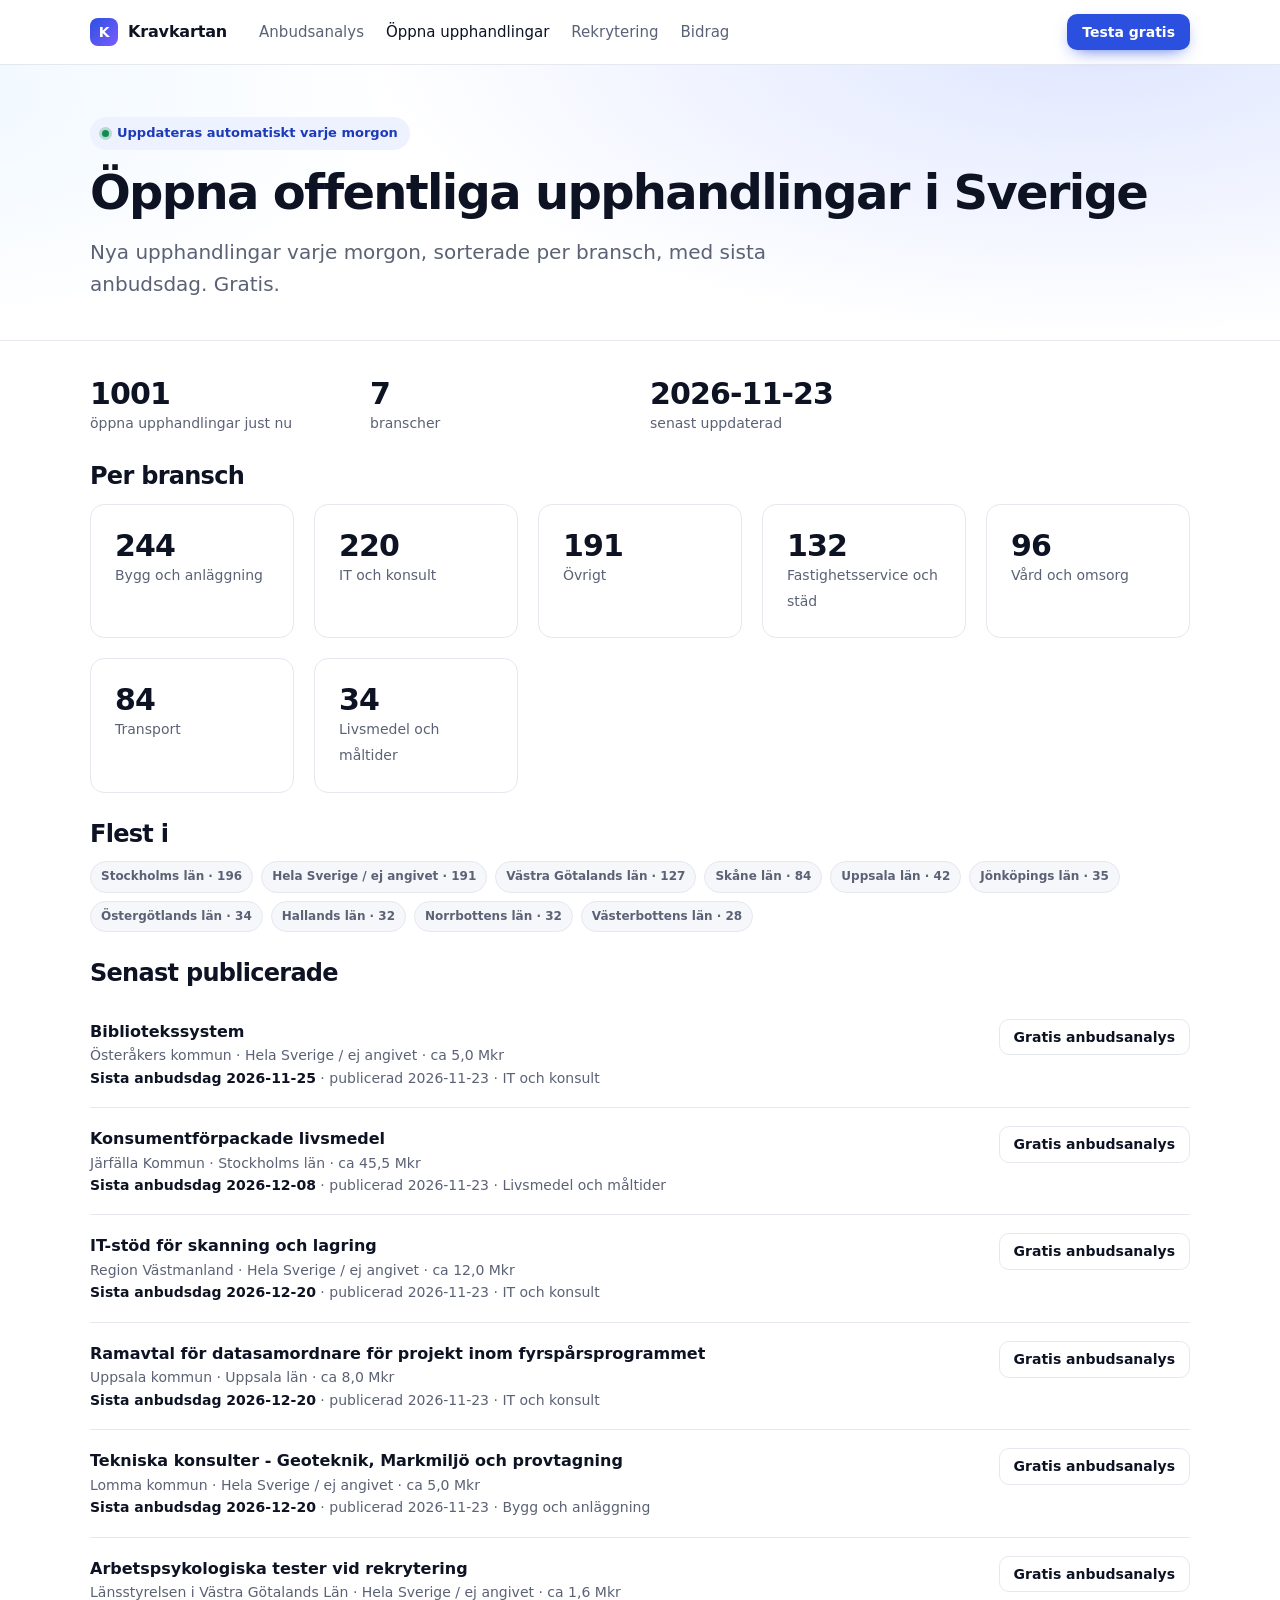
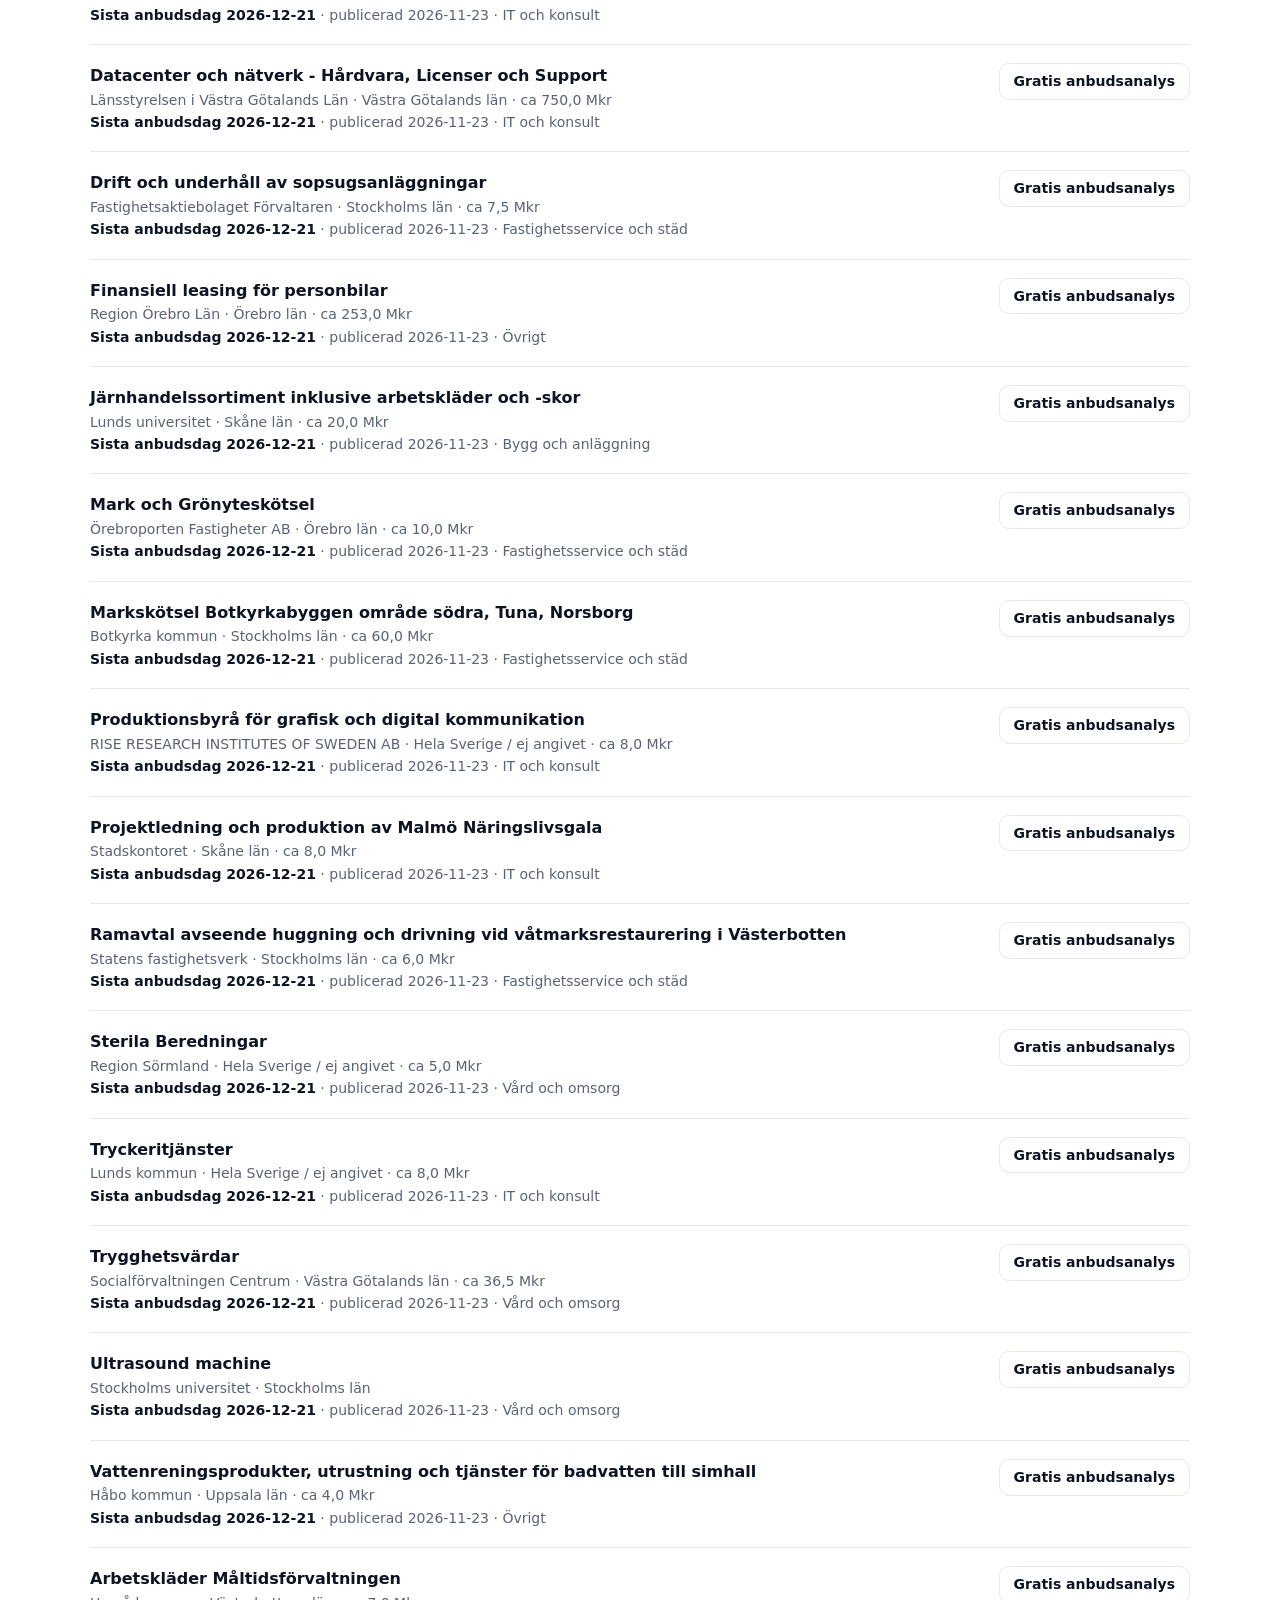
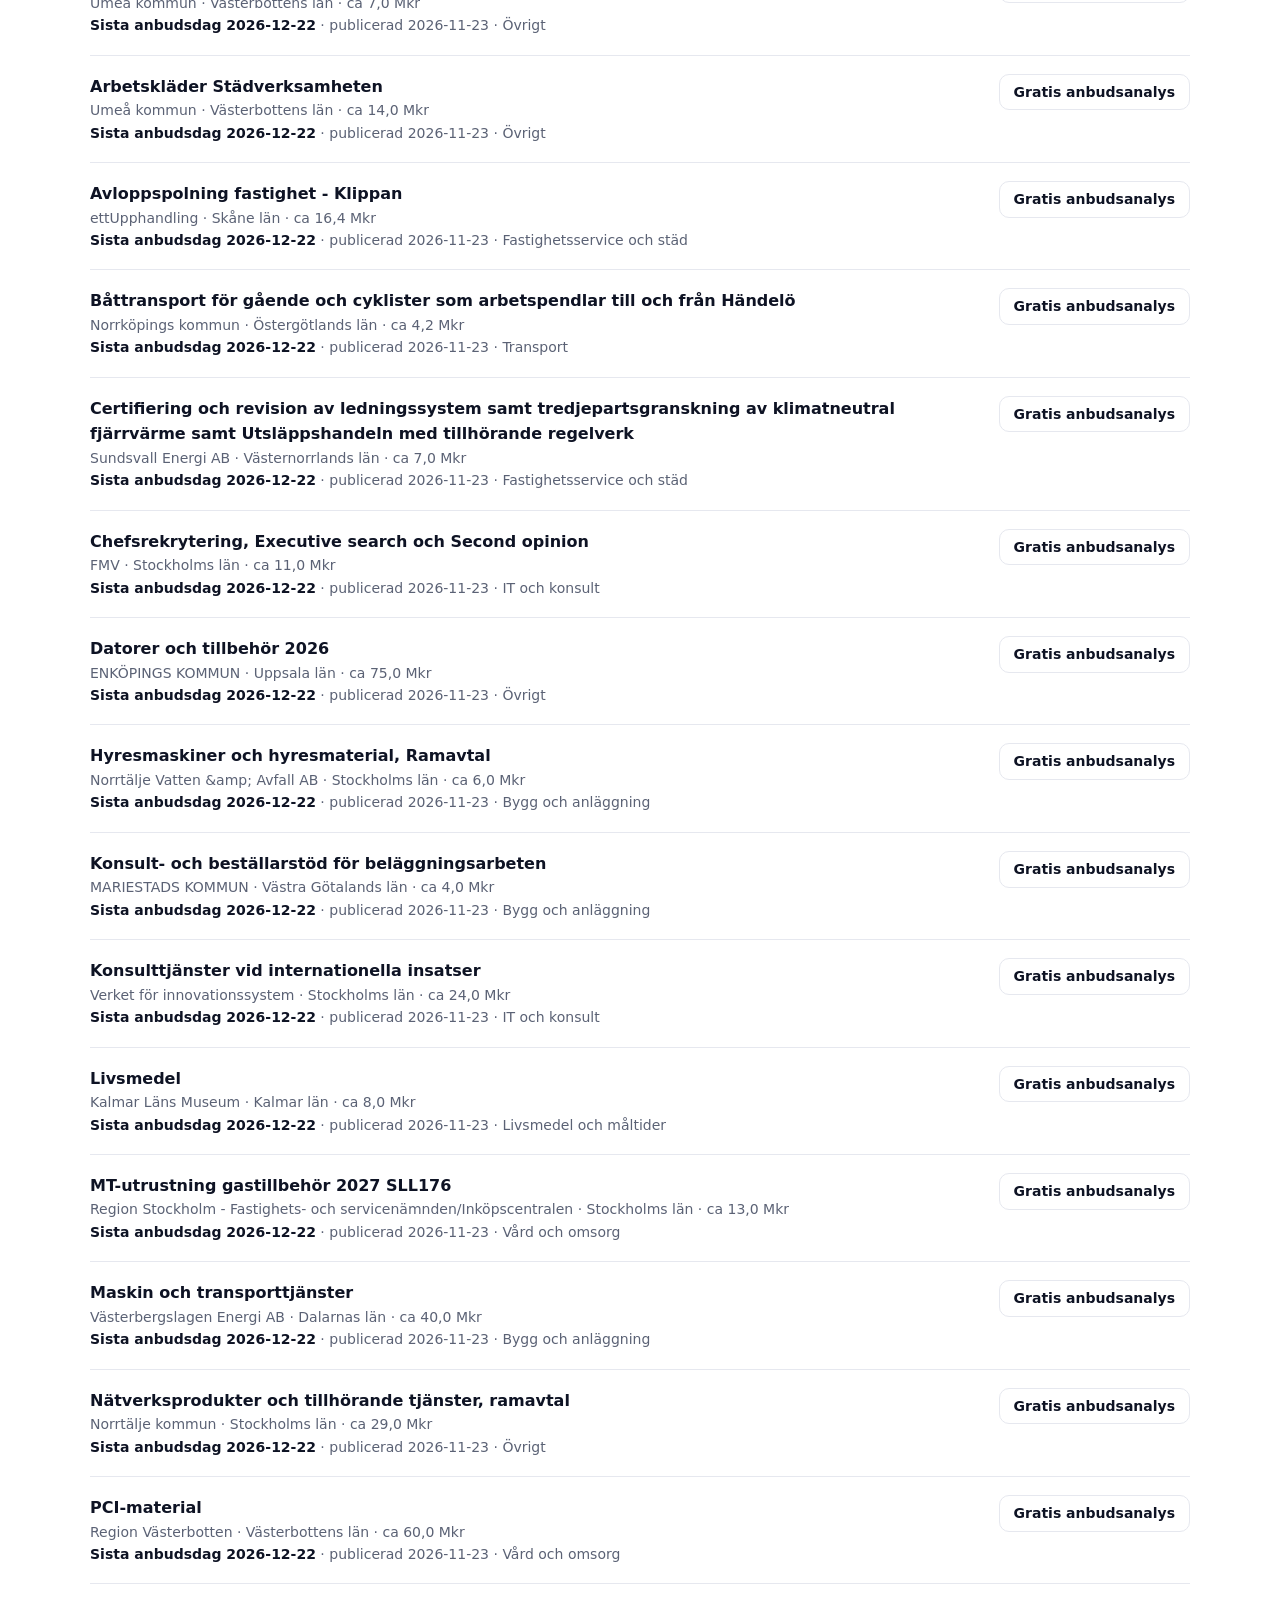
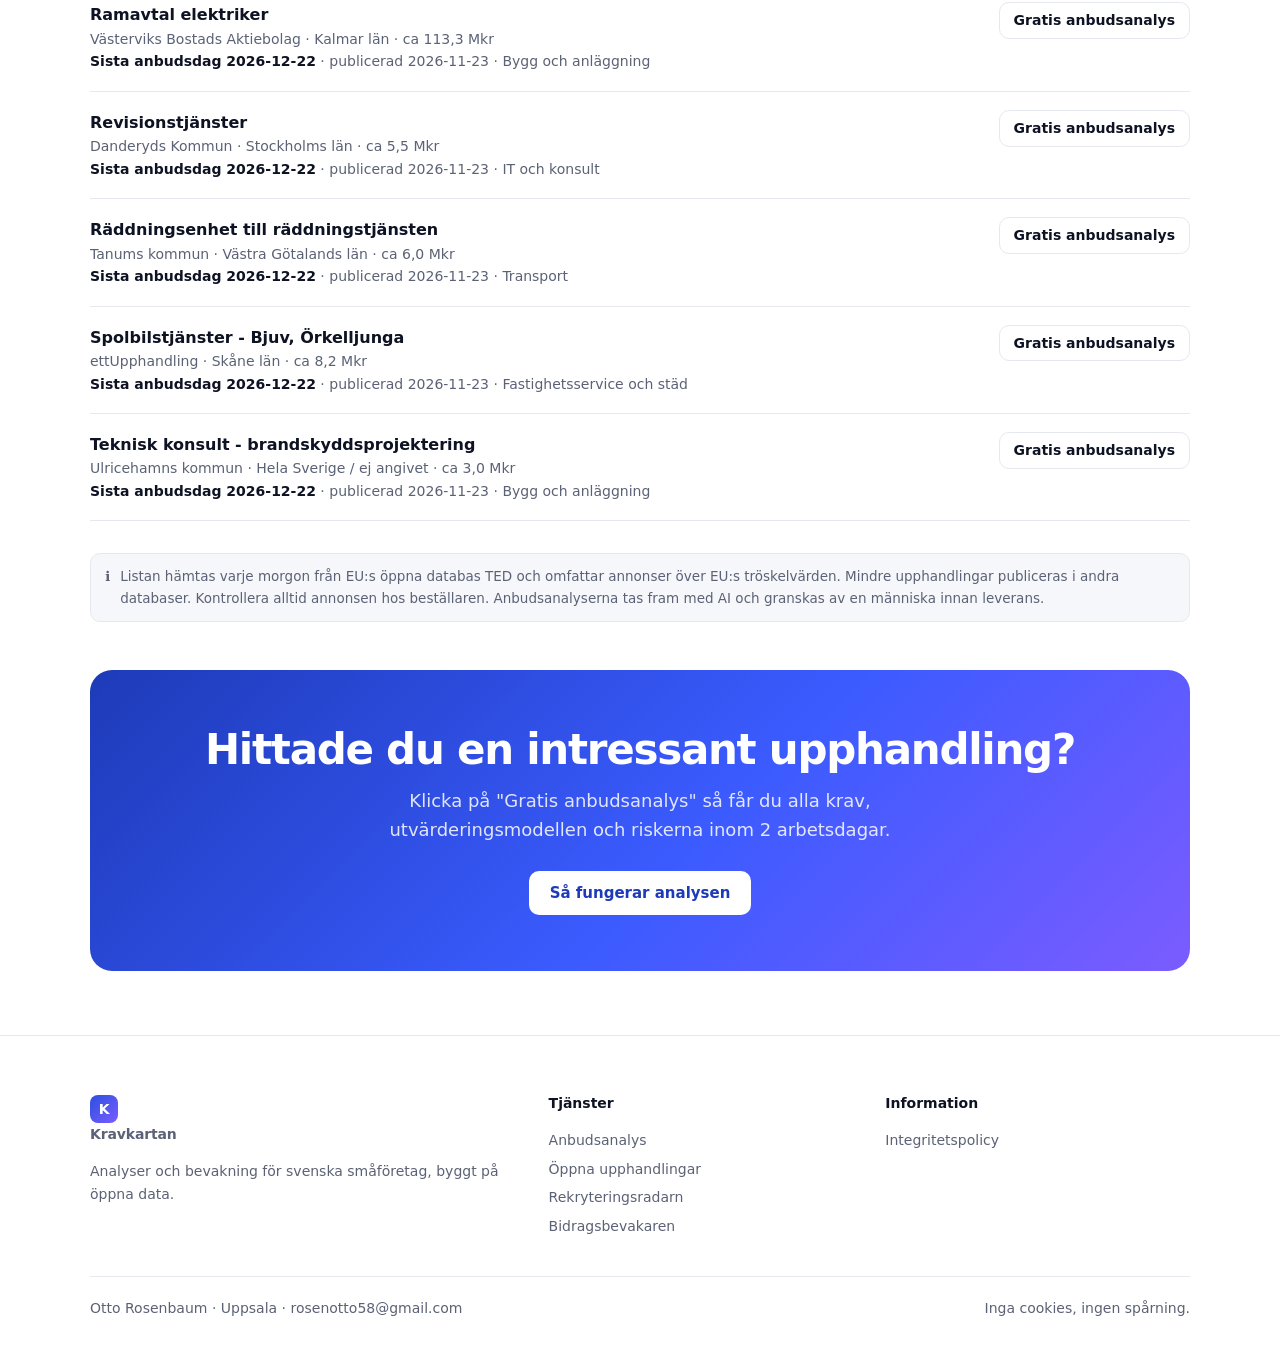
==== commit bac227a9: "Daglig bevakning 2026-11-23" ====
--- a/bevakning/index.html
+++ b/bevakning/index.html
@@ -13,7 +13,7 @@
   <span class="pill"><span class="dot"></span>Uppdateras automatiskt varje morgon</span>
   <h1 style="font-size:clamp(32px,4.4vw,48px)">Öppna offentliga upphandlingar i Sverige</h1><p class="lead" style="margin:0">Nya upphandlingar varje morgon, sorterade per bransch, med sista anbudsdag. Gratis.</p>
 </div></header>
-<main><div class="wrap" style="padding-top:36px;padding-bottom:64px"><div class="facts" style="margin-bottom:28px"><div class="fact"><b>930</b><span>öppna upphandlingar just nu</span></div><div class="fact"><b>7</b><span>branscher</span></div><div class="fact"><b>2026-11-22</b><span>senast uppdaterad</span></div></div><h2 style="font-size:24px">Per bransch</h2><div class="grid-3" style="grid-template-columns:repeat(auto-fit,minmax(170px,1fr));margin-bottom:28px"><a class="card" href="bygg.html" style="color:inherit;text-decoration:none"><div class="fact"><b>228</b><span>Bygg och anläggning</span></div></a><a class="card" href="it-konsult.html" style="color:inherit;text-decoration:none"><div class="fact"><b>201</b><span>IT och konsult</span></div></a><a class="card" href="ovrigt.html" style="color:inherit;text-decoration:none"><div class="fact"><b>181</b><span>Övrigt</span></div></a><a class="card" href="fastighet-stad.html" style="color:inherit;text-decoration:none"><div class="fact"><b>119</b><span>Fastighetsservice och städ</span></div></a><a class="card" href="vard-omsorg.html" style="color:inherit;text-decoration:none"><div class="fact"><b>91</b><span>Vård och omsorg</span></div></a><a class="card" href="transport.html" style="color:inherit;text-decoration:none"><div class="fact"><b>78</b><span>Transport</span></div></a><a class="card" href="livsmedel.html" style="color:inherit;text-decoration:none"><div class="fact"><b>32</b><span>Livsmedel och måltider</span></div></a></div><h2 style="font-size:24px">Flest i</h2><div class="chips" style="margin-bottom:28px"><span class="chip">Hela Sverige / ej angivet · 177</span><span class="chip">Stockholms län · 176</span><span class="chip">Västra Götalands län · 120</span><span class="chip">Skåne län · 79</span><span class="chip">Uppsala län · 38</span><span class="chip">Jönköpings län · 34</span><span class="chip">Hallands län · 32</span><span class="chip">Norrbottens län · 31</span><span class="chip">Östergötlands län · 30</span><span class="chip">Västernorrlands län · 25</span></div><h2 style="font-size:24px">Senast publicerade</h2><div class="list-item"><div><a class="t" href="https://ted.europa.eu/sv/notice/-/detail/808098-2026" rel="noopener">Omhändertagande av avloppsslam från avloppsreningsverk</a><div class="m">Dala Vatten och Avfall AB · Hela Sverige / ej angivet · ca 36,0 Mkr</div><div class="m"><span class="deadline">Sista anbudsdag 2026-11-23</span> · publicerad 2026-11-20 · Fastighetsservice och städ</div></div><a class="btn btn-secondary btn-sm" href="mailto:rosenotto58@gmail.com?subject=Gratis%20anbudsanalys%3A%20Omh%C3%A4ndertagande%20av%20avloppsslam%20fr%C3%A5n%20avloppsreningsverk%20%28808098-2026%29&body=Hej%21%0A%0AVi%20funderar%20p%C3%A5%20att%20l%C3%A4mna%20anbud%20i%3A%0AOmh%C3%A4ndertagande%20av%20avloppsslam%20fr%C3%A5n%20avloppsreningsverk%0ADala%20Vatten%20och%20Avfall%20AB%0ATED%3A%20https%3A//ted.europa.eu/sv/notice/-/detail/808098-2026%0A%0AVi%20vill%20g%C3%A4rna%20ha%20en%20gratis%20pilotanalys%20%28kravmatris%2C%20skall-krav%2C%20utv%C3%A4rderingsmodell%2C%20risker%29.%0AF%C3%B6retag%3A%0AKontaktperson%3A%0A%0A%28k%C3%A4lla%3A%20bevakning%29">Gratis anbudsanalys</a></div><div class="list-item"><div><a class="t" href="https://ted.europa.eu/sv/notice/-/detail/807474-2026" rel="noopener">Utrustning för immunologiska analyser</a><div class="m">Västra Götalandsregionen · Västra Götalands län · ca 10,5 Mkr</div><div class="m"><span class="deadline">Sista anbudsdag 2026-11-24</span> · publicerad 2026-11-20 · Vård och omsorg</div></div><a class="btn btn-secondary btn-sm" href="mailto:rosenotto58@gmail.com?subject=Gratis%20anbudsanalys%3A%20Utrustning%20f%C3%B6r%20immunologiska%20analyser%20%28807474-2026%29&body=Hej%21%0A%0AVi%20funderar%20p%C3%A5%20att%20l%C3%A4mna%20anbud%20i%3A%0AUtrustning%20f%C3%B6r%20immunologiska%20analyser%0AV%C3%A4stra%20G%C3%B6talandsregionen%0ATED%3A%20https%3A//ted.europa.eu/sv/notice/-/detail/807474-2026%0A%0AVi%20vill%20g%C3%A4rna%20ha%20en%20gratis%20pilotanalys%20%28kravmatris%2C%20skall-krav%2C%20utv%C3%A4rderingsmodell%2C%20risker%29.%0AF%C3%B6retag%3A%0AKontaktperson%3A%0A%0A%28k%C3%A4lla%3A%20bevakning%29">Gratis anbudsanalys</a></div><div class="list-item"><div><a class="t" href="https://ted.europa.eu/sv/notice/-/detail/807804-2026" rel="noopener">Produkter för Kataraktkirurgi</a><div class="m">Region Skåne, Koncernstab inköp och ekonomistyrning · Hela Sverige / ej angivet · ca 18,0 Mkr</div><div class="m"><span class="deadline">Sista anbudsdag 2026-11-25</span> · publicerad 2026-11-20 · Vård och omsorg</div></div><a class="btn btn-secondary btn-sm" href="mailto:rosenotto58@gmail.com?subject=Gratis%20anbudsanalys%3A%20Produkter%20f%C3%B6r%20Kataraktkirurgi%20%28807804-2026%29&body=Hej%21%0A%0AVi%20funderar%20p%C3%A5%20att%20l%C3%A4mna%20anbud%20i%3A%0AProdukter%20f%C3%B6r%20Kataraktkirurgi%0ARegion%20Sk%C3%A5ne%2C%20Koncernstab%20ink%C3%B6p%20och%20ekonomistyrning%0ATED%3A%20https%3A//ted.europa.eu/sv/notice/-/detail/807804-2026%0A%0AVi%20vill%20g%C3%A4rna%20ha%20en%20gratis%20pilotanalys%20%28kravmatris%2C%20skall-krav%2C%20utv%C3%A4rderingsmodell%2C%20risker%29.%0AF%C3%B6retag%3A%0AKontaktperson%3A%0A%0A%28k%C3%A4lla%3A%20bevakning%29">Gratis anbudsanalys</a></div><div class="list-item"><div><a class="t" href="https://ted.europa.eu/sv/notice/-/detail/808582-2026" rel="noopener">Spolbilstjänster</a><div class="m">Stenungsunds kommun · Hela Sverige / ej angivet · ca 18,0 Mkr</div><div class="m"><span class="deadline">Sista anbudsdag 2026-11-25</span> · publicerad 2026-11-20 · Fastighetsservice och städ</div></div><a class="btn btn-secondary btn-sm" href="mailto:rosenotto58@gmail.com?subject=Gratis%20anbudsanalys%3A%20Spolbilstj%C3%A4nster%20%28808582-2026%29&body=Hej%21%0A%0AVi%20funderar%20p%C3%A5%20att%20l%C3%A4mna%20anbud%20i%3A%0ASpolbilstj%C3%A4nster%0AStenungsunds%20kommun%0ATED%3A%20https%3A//ted.europa.eu/sv/notice/-/detail/808582-2026%0A%0AVi%20vill%20g%C3%A4rna%20ha%20en%20gratis%20pilotanalys%20%28kravmatris%2C%20skall-krav%2C%20utv%C3%A4rderingsmodell%2C%20risker%29.%0AF%C3%B6retag%3A%0AKontaktperson%3A%0A%0A%28k%C3%A4lla%3A%20bevakning%29">Gratis anbudsanalys</a></div><div class="list-item"><div><a class="t" href="https://ted.europa.eu/sv/notice/-/detail/809967-2026" rel="noopener">Samordnad skolskjuts</a><div class="m">Lunds kommun · Skåne län · ca 40,8 Mkr</div><div class="m"><span class="deadline">Sista anbudsdag 2026-11-26</span> · publicerad 2026-11-20 · Transport</div></div><a class="btn btn-secondary btn-sm" href="mailto:rosenotto58@gmail.com?subject=Gratis%20anbudsanalys%3A%20Samordnad%20skolskjuts%20%28809967-2026%29&body=Hej%21%0A%0AVi%20funderar%20p%C3%A5%20att%20l%C3%A4mna%20anbud%20i%3A%0ASamordnad%20skolskjuts%0ALunds%20kommun%0ATED%3A%20https%3A//ted.europa.eu/sv/notice/-/detail/809967-2026%0A%0AVi%20vill%20g%C3%A4rna%20ha%20en%20gratis%20pilotanalys%20%28kravmatris%2C%20skall-krav%2C%20utv%C3%A4rderingsmodell%2C%20risker%29.%0AF%C3%B6retag%3A%0AKontaktperson%3A%0A%0A%28k%C3%A4lla%3A%20bevakning%29">Gratis anbudsanalys</a></div><div class="list-item"><div><a class="t" href="https://ted.europa.eu/sv/notice/-/detail/807279-2026" rel="noopener">Upphandling Datacenter - Server/Lagring</a><div class="m">Post- och Telestyrelsen · Stockholms län · ca 40,0 Mkr</div><div class="m"><span class="deadline">Sista anbudsdag 2026-12-07</span> · publicerad 2026-11-20 · IT och konsult</div></div><a class="btn btn-secondary btn-sm" href="mailto:rosenotto58@gmail.com?subject=Gratis%20anbudsanalys%3A%20Upphandling%20Datacenter%20-%20Server/Lagring%20%28807279-2026%29&body=Hej%21%0A%0AVi%20funderar%20p%C3%A5%20att%20l%C3%A4mna%20anbud%20i%3A%0AUpphandling%20Datacenter%20-%20Server/Lagring%0APost-%20och%20Telestyrelsen%0ATED%3A%20https%3A//ted.europa.eu/sv/notice/-/detail/807279-2026%0A%0AVi%20vill%20g%C3%A4rna%20ha%20en%20gratis%20pilotanalys%20%28kravmatris%2C%20skall-krav%2C%20utv%C3%A4rderingsmodell%2C%20risker%29.%0AF%C3%B6retag%3A%0AKontaktperson%3A%0A%0A%28k%C3%A4lla%3A%20bevakning%29">Gratis anbudsanalys</a></div><div class="list-item"><div><a class="t" href="https://ted.europa.eu/sv/notice/-/detail/808737-2026" rel="noopener">Serverhårdvara</a><div class="m">Kriminalvården · Östergötlands län · ca 1800,0 Mkr</div><div class="m"><span class="deadline">Sista anbudsdag 2026-12-08</span> · publicerad 2026-11-20 · IT och konsult</div></div><a class="btn btn-secondary btn-sm" href="mailto:rosenotto58@gmail.com?subject=Gratis%20anbudsanalys%3A%20Serverh%C3%A5rdvara%20%28808737-2026%29&body=Hej%21%0A%0AVi%20funderar%20p%C3%A5%20att%20l%C3%A4mna%20anbud%20i%3A%0AServerh%C3%A5rdvara%0AKriminalv%C3%A5rden%0ATED%3A%20https%3A//ted.europa.eu/sv/notice/-/detail/808737-2026%0A%0AVi%20vill%20g%C3%A4rna%20ha%20en%20gratis%20pilotanalys%20%28kravmatris%2C%20skall-krav%2C%20utv%C3%A4rderingsmodell%2C%20risker%29.%0AF%C3%B6retag%3A%0AKontaktperson%3A%0A%0A%28k%C3%A4lla%3A%20bevakning%29">Gratis anbudsanalys</a></div><div class="list-item"><div><a class="t" href="https://ted.europa.eu/sv/notice/-/detail/808149-2026" rel="noopener">Parkeringstjänster och parkeringsbevakning</a><div class="m">Region Norrbotten · Norrbottens län · ca 3,0 Mkr</div><div class="m"><span class="deadline">Sista anbudsdag 2026-12-09</span> · publicerad 2026-11-20 · Övrigt</div></div><a class="btn btn-secondary btn-sm" href="mailto:rosenotto58@gmail.com?subject=Gratis%20anbudsanalys%3A%20Parkeringstj%C3%A4nster%20och%20parkeringsbevakning%20%28808149-2026%29&body=Hej%21%0A%0AVi%20funderar%20p%C3%A5%20att%20l%C3%A4mna%20anbud%20i%3A%0AParkeringstj%C3%A4nster%20och%20parkeringsbevakning%0ARegion%20Norrbotten%0ATED%3A%20https%3A//ted.europa.eu/sv/notice/-/detail/808149-2026%0A%0AVi%20vill%20g%C3%A4rna%20ha%20en%20gratis%20pilotanalys%20%28kravmatris%2C%20skall-krav%2C%20utv%C3%A4rderingsmodell%2C%20risker%29.%0AF%C3%B6retag%3A%0AKontaktperson%3A%0A%0A%28k%C3%A4lla%3A%20bevakning%29">Gratis anbudsanalys</a></div><div class="list-item"><div><a class="t" href="https://ted.europa.eu/sv/notice/-/detail/809298-2026" rel="noopener">Life Science Products – Chemicals, Reagents, Kits and Biological Products</a><div class="m">Karolinska Institutet · Stockholms län · ca 1100,0 Mkr</div><div class="m"><span class="deadline">Sista anbudsdag 2026-12-11</span> · publicerad 2026-11-20 · Vård och omsorg</div></div><a class="btn btn-secondary btn-sm" href="mailto:rosenotto58@gmail.com?subject=Gratis%20anbudsanalys%3A%20Life%20Science%20Products%20%E2%80%93%20Chemicals%2C%20Reagents%2C%20Kits%20and%20Biological%20Products%20%28809298-2026%29&body=Hej%21%0A%0AVi%20funderar%20p%C3%A5%20att%20l%C3%A4mna%20anbud%20i%3A%0ALife%20Science%20Products%20%E2%80%93%20Chemicals%2C%20Reagents%2C%20Kits%20and%20Biological%20Products%0AKarolinska%20Institutet%0ATED%3A%20https%3A//ted.europa.eu/sv/notice/-/detail/809298-2026%0A%0AVi%20vill%20g%C3%A4rna%20ha%20en%20gratis%20pilotanalys%20%28kravmatris%2C%20skall-krav%2C%20utv%C3%A4rderingsmodell%2C%20risker%29.%0AF%C3%B6retag%3A%0AKontaktperson%3A%0A%0A%28k%C3%A4lla%3A%20bevakning%29">Gratis anbudsanalys</a></div><div class="list-item"><div><a class="t" href="https://ted.europa.eu/sv/notice/-/detail/809113-2026" rel="noopener">Informationssamordnare</a><div class="m">Helsingborgs stad · Skåne län · ca 8,0 Mkr</div><div class="m"><span class="deadline">Sista anbudsdag 2026-12-15</span> · publicerad 2026-11-20 · Bygg och anläggning</div></div><a class="btn btn-secondary btn-sm" href="mailto:rosenotto58@gmail.com?subject=Gratis%20anbudsanalys%3A%20Informationssamordnare%20%28809113-2026%29&body=Hej%21%0A%0AVi%20funderar%20p%C3%A5%20att%20l%C3%A4mna%20anbud%20i%3A%0AInformationssamordnare%0AHelsingborgs%20stad%0ATED%3A%20https%3A//ted.europa.eu/sv/notice/-/detail/809113-2026%0A%0AVi%20vill%20g%C3%A4rna%20ha%20en%20gratis%20pilotanalys%20%28kravmatris%2C%20skall-krav%2C%20utv%C3%A4rderingsmodell%2C%20risker%29.%0AF%C3%B6retag%3A%0AKontaktperson%3A%0A%0A%28k%C3%A4lla%3A%20bevakning%29">Gratis anbudsanalys</a></div><div class="list-item"><div><a class="t" href="https://ted.europa.eu/sv/notice/-/detail/807478-2026" rel="noopener">Café- och kiosksortiment</a><div class="m">Helsingborgs stad · Skåne län · ca 8,0 Mkr</div><div class="m"><span class="deadline">Sista anbudsdag 2026-12-18</span> · publicerad 2026-11-20 · Livsmedel och måltider</div></div><a class="btn btn-secondary btn-sm" href="mailto:rosenotto58@gmail.com?subject=Gratis%20anbudsanalys%3A%20Caf%C3%A9-%20och%20kiosksortiment%20%28807478-2026%29&body=Hej%21%0A%0AVi%20funderar%20p%C3%A5%20att%20l%C3%A4mna%20anbud%20i%3A%0ACaf%C3%A9-%20och%20kiosksortiment%0AHelsingborgs%20stad%0ATED%3A%20https%3A//ted.europa.eu/sv/notice/-/detail/807478-2026%0A%0AVi%20vill%20g%C3%A4rna%20ha%20en%20gratis%20pilotanalys%20%28kravmatris%2C%20skall-krav%2C%20utv%C3%A4rderingsmodell%2C%20risker%29.%0AF%C3%B6retag%3A%0AKontaktperson%3A%0A%0A%28k%C3%A4lla%3A%20bevakning%29">Gratis anbudsanalys</a></div><div class="list-item"><div><a class="t" href="https://ted.europa.eu/sv/notice/-/detail/807392-2026" rel="noopener">DWDM 2026</a><div class="m">Försäkringskassan · Västernorrlands län · ca 60,0 Mkr</div><div class="m"><span class="deadline">Sista anbudsdag 2026-12-18</span> · publicerad 2026-11-20 · Övrigt</div></div><a class="btn btn-secondary btn-sm" href="mailto:rosenotto58@gmail.com?subject=Gratis%20anbudsanalys%3A%20DWDM%202026%20%28807392-2026%29&body=Hej%21%0A%0AVi%20funderar%20p%C3%A5%20att%20l%C3%A4mna%20anbud%20i%3A%0ADWDM%202026%0AF%C3%B6rs%C3%A4kringskassan%0ATED%3A%20https%3A//ted.europa.eu/sv/notice/-/detail/807392-2026%0A%0AVi%20vill%20g%C3%A4rna%20ha%20en%20gratis%20pilotanalys%20%28kravmatris%2C%20skall-krav%2C%20utv%C3%A4rderingsmodell%2C%20risker%29.%0AF%C3%B6retag%3A%0AKontaktperson%3A%0A%0A%28k%C3%A4lla%3A%20bevakning%29">Gratis anbudsanalys</a></div><div class="list-item"><div><a class="t" href="https://ted.europa.eu/sv/notice/-/detail/809876-2026" rel="noopener">Köp och service av maskiner till trä och metallslöjden</a><div class="m">Utbildningsförvaltningen · Stockholms län · ca 20,0 Mkr</div><div class="m"><span class="deadline">Sista anbudsdag 2026-12-18</span> · publicerad 2026-11-20 · Fastighetsservice och städ</div></div><a class="btn btn-secondary btn-sm" href="mailto:rosenotto58@gmail.com?subject=Gratis%20anbudsanalys%3A%20K%C3%B6p%20och%20service%20av%20maskiner%20till%20tr%C3%A4%20och%20metallsl%C3%B6jden%20%28809876-2026%29&body=Hej%21%0A%0AVi%20funderar%20p%C3%A5%20att%20l%C3%A4mna%20anbud%20i%3A%0AK%C3%B6p%20och%20service%20av%20maskiner%20till%20tr%C3%A4%20och%20metallsl%C3%B6jden%0AUtbildningsf%C3%B6rvaltningen%0ATED%3A%20https%3A//ted.europa.eu/sv/notice/-/detail/809876-2026%0A%0AVi%20vill%20g%C3%A4rna%20ha%20en%20gratis%20pilotanalys%20%28kravmatris%2C%20skall-krav%2C%20utv%C3%A4rderingsmodell%2C%20risker%29.%0AF%C3%B6retag%3A%0AKontaktperson%3A%0A%0A%28k%C3%A4lla%3A%20bevakning%29">Gratis anbudsanalys</a></div><div class="list-item"><div><a class="t" href="https://ted.europa.eu/sv/notice/-/detail/810468-2026" rel="noopener">Ledningsgruppsutveckling</a><div class="m">Helsingborgs stad · Skåne län · ca 9,0 Mkr</div><div class="m"><span class="deadline">Sista anbudsdag 2026-12-18</span> · publicerad 2026-11-20 · IT och konsult</div></div><a class="btn btn-secondary btn-sm" href="mailto:rosenotto58@gmail.com?subject=Gratis%20anbudsanalys%3A%20Ledningsgruppsutveckling%20%28810468-2026%29&body=Hej%21%0A%0AVi%20funderar%20p%C3%A5%20att%20l%C3%A4mna%20anbud%20i%3A%0ALedningsgruppsutveckling%0AHelsingborgs%20stad%0ATED%3A%20https%3A//ted.europa.eu/sv/notice/-/detail/810468-2026%0A%0AVi%20vill%20g%C3%A4rna%20ha%20en%20gratis%20pilotanalys%20%28kravmatris%2C%20skall-krav%2C%20utv%C3%A4rderingsmodell%2C%20risker%29.%0AF%C3%B6retag%3A%0AKontaktperson%3A%0A%0A%28k%C3%A4lla%3A%20bevakning%29">Gratis anbudsanalys</a></div><div class="list-item"><div><a class="t" href="https://ted.europa.eu/sv/notice/-/detail/809959-2026" rel="noopener">Luftfilter till byggnader</a><div class="m">Fortifikationsverket · Hela Sverige / ej angivet · ca 25,0 Mkr</div><div class="m"><span class="deadline">Sista anbudsdag 2026-12-18</span> · publicerad 2026-11-20 · Övrigt</div></div><a class="btn btn-secondary btn-sm" href="mailto:rosenotto58@gmail.com?subject=Gratis%20anbudsanalys%3A%20Luftfilter%20till%20byggnader%20%28809959-2026%29&body=Hej%21%0A%0AVi%20funderar%20p%C3%A5%20att%20l%C3%A4mna%20anbud%20i%3A%0ALuftfilter%20till%20byggnader%0AFortifikationsverket%0ATED%3A%20https%3A//ted.europa.eu/sv/notice/-/detail/809959-2026%0A%0AVi%20vill%20g%C3%A4rna%20ha%20en%20gratis%20pilotanalys%20%28kravmatris%2C%20skall-krav%2C%20utv%C3%A4rderingsmodell%2C%20risker%29.%0AF%C3%B6retag%3A%0AKontaktperson%3A%0A%0A%28k%C3%A4lla%3A%20bevakning%29">Gratis anbudsanalys</a></div><div class="list-item"><div><a class="t" href="https://ted.europa.eu/sv/notice/-/detail/809124-2026" rel="noopener">Trädkonsultation samt arboristtjänst 2026</a><div class="m">Örebro kommun · Örebro län · ca 10,0 Mkr</div><div class="m"><span class="deadline">Sista anbudsdag 2026-12-18</span> · publicerad 2026-11-20 · Fastighetsservice och städ</div></div><a class="btn btn-secondary btn-sm" href="mailto:rosenotto58@gmail.com?subject=Gratis%20anbudsanalys%3A%20Tr%C3%A4dkonsultation%20samt%20arboristtj%C3%A4nst%202026%20%28809124-2026%29&body=Hej%21%0A%0AVi%20funderar%20p%C3%A5%20att%20l%C3%A4mna%20anbud%20i%3A%0ATr%C3%A4dkonsultation%20samt%20arboristtj%C3%A4nst%202026%0A%C3%96rebro%20kommun%0ATED%3A%20https%3A//ted.europa.eu/sv/notice/-/detail/809124-2026%0A%0AVi%20vill%20g%C3%A4rna%20ha%20en%20gratis%20pilotanalys%20%28kravmatris%2C%20skall-krav%2C%20utv%C3%A4rderingsmodell%2C%20risker%29.%0AF%C3%B6retag%3A%0AKontaktperson%3A%0A%0A%28k%C3%A4lla%3A%20bevakning%29">Gratis anbudsanalys</a></div><div class="list-item"><div><a class="t" href="https://ted.europa.eu/sv/notice/-/detail/809739-2026" rel="noopener">Utbildning i brandskydd 2026</a><div class="m">Region Uppsala · Uppsala län · ca 5,0 Mkr</div><div class="m"><span class="deadline">Sista anbudsdag 2026-12-18</span> · publicerad 2026-11-20 · Övrigt</div></div><a class="btn btn-secondary btn-sm" href="mailto:rosenotto58@gmail.com?subject=Gratis%20anbudsanalys%3A%20Utbildning%20i%20brandskydd%202026%20%28809739-2026%29&body=Hej%21%0A%0AVi%20funderar%20p%C3%A5%20att%20l%C3%A4mna%20anbud%20i%3A%0AUtbildning%20i%20brandskydd%202026%0ARegion%20Uppsala%0ATED%3A%20https%3A//ted.europa.eu/sv/notice/-/detail/809739-2026%0A%0AVi%20vill%20g%C3%A4rna%20ha%20en%20gratis%20pilotanalys%20%28kravmatris%2C%20skall-krav%2C%20utv%C3%A4rderingsmodell%2C%20risker%29.%0AF%C3%B6retag%3A%0AKontaktperson%3A%0A%0A%28k%C3%A4lla%3A%20bevakning%29">Gratis anbudsanalys</a></div><div class="list-item"><div><a class="t" href="https://ted.europa.eu/sv/notice/-/detail/807276-2026" rel="noopener">Avfallsinsamling, slam- och spolbilstjänster</a><div class="m">Valdemarsviks kommun · Östergötlands län · ca 250,0 Mkr</div><div class="m"><span class="deadline">Sista anbudsdag 2026-12-19</span> · publicerad 2026-11-20 · Fastighetsservice och städ</div></div><a class="btn btn-secondary btn-sm" href="mailto:rosenotto58@gmail.com?subject=Gratis%20anbudsanalys%3A%20Avfallsinsamling%2C%20slam-%20och%20spolbilstj%C3%A4nster%20%28807276-2026%29&body=Hej%21%0A%0AVi%20funderar%20p%C3%A5%20att%20l%C3%A4mna%20anbud%20i%3A%0AAvfallsinsamling%2C%20slam-%20och%20spolbilstj%C3%A4nster%0AValdemarsviks%20kommun%0ATED%3A%20https%3A//ted.europa.eu/sv/notice/-/detail/807276-2026%0A%0AVi%20vill%20g%C3%A4rna%20ha%20en%20gratis%20pilotanalys%20%28kravmatris%2C%20skall-krav%2C%20utv%C3%A4rderingsmodell%2C%20risker%29.%0AF%C3%B6retag%3A%0AKontaktperson%3A%0A%0A%28k%C3%A4lla%3A%20bevakning%29">Gratis anbudsanalys</a></div><div class="list-item"><div><a class="t" href="https://ted.europa.eu/sv/notice/-/detail/807982-2026" rel="noopener">Chefsrekryteringstjänster</a><div class="m">Jönköpings kommun · Jönköpings län · ca 3,5 Mkr</div><div class="m"><span class="deadline">Sista anbudsdag 2026-12-19</span> · publicerad 2026-11-20 · IT och konsult</div></div><a class="btn btn-secondary btn-sm" href="mailto:rosenotto58@gmail.com?subject=Gratis%20anbudsanalys%3A%20Chefsrekryteringstj%C3%A4nster%20%28807982-2026%29&body=Hej%21%0A%0AVi%20funderar%20p%C3%A5%20att%20l%C3%A4mna%20anbud%20i%3A%0AChefsrekryteringstj%C3%A4nster%0AJ%C3%B6nk%C3%B6pings%20kommun%0ATED%3A%20https%3A//ted.europa.eu/sv/notice/-/detail/807982-2026%0A%0AVi%20vill%20g%C3%A4rna%20ha%20en%20gratis%20pilotanalys%20%28kravmatris%2C%20skall-krav%2C%20utv%C3%A4rderingsmodell%2C%20risker%29.%0AF%C3%B6retag%3A%0AKontaktperson%3A%0A%0A%28k%C3%A4lla%3A%20bevakning%29">Gratis anbudsanalys</a></div><div class="list-item"><div><a class="t" href="https://ted.europa.eu/sv/notice/-/detail/808072-2026" rel="noopener">Konsultstöd vid upphandling av dokumenthanteringssystem</a><div class="m">Löf regionernas ömsesidiga försäkringsbolag · Stockholms län · ca 2,0 Mkr</div><div class="m"><span class="deadline">Sista anbudsdag 2026-12-19</span> · publicerad 2026-11-20 · IT och konsult</div></div><a class="btn btn-secondary btn-sm" href="mailto:rosenotto58@gmail.com?subject=Gratis%20anbudsanalys%3A%20Konsultst%C3%B6d%20vid%20upphandling%20av%20dokumenthanteringssystem%20%28808072-2026%29&body=Hej%21%0A%0AVi%20funderar%20p%C3%A5%20att%20l%C3%A4mna%20anbud%20i%3A%0AKonsultst%C3%B6d%20vid%20upphandling%20av%20dokumenthanteringssystem%0AL%C3%B6f%20regionernas%20%C3%B6msesidiga%20f%C3%B6rs%C3%A4kringsbolag%0ATED%3A%20https%3A//ted.europa.eu/sv/notice/-/detail/808072-2026%0A%0AVi%20vill%20g%C3%A4rna%20ha%20en%20gratis%20pilotanalys%20%28kravmatris%2C%20skall-krav%2C%20utv%C3%A4rderingsmodell%2C%20risker%29.%0AF%C3%B6retag%3A%0AKontaktperson%3A%0A%0A%28k%C3%A4lla%3A%20bevakning%29">Gratis anbudsanalys</a></div><div class="list-item"><div><a class="t" href="https://ted.europa.eu/sv/notice/-/detail/810357-2026" rel="noopener">Digitalt verktyg för insatser</a><div class="m">Kungsbacka kommun · Hallands län · ca 8,0 Mkr</div><div class="m"><span class="deadline">Sista anbudsdag 2026-12-20</span> · publicerad 2026-11-20 · IT och konsult</div></div><a class="btn btn-secondary btn-sm" href="mailto:rosenotto58@gmail.com?subject=Gratis%20anbudsanalys%3A%20Digitalt%20verktyg%20f%C3%B6r%20insatser%20%28810357-2026%29&body=Hej%21%0A%0AVi%20funderar%20p%C3%A5%20att%20l%C3%A4mna%20anbud%20i%3A%0ADigitalt%20verktyg%20f%C3%B6r%20insatser%0AKungsbacka%20kommun%0ATED%3A%20https%3A//ted.europa.eu/sv/notice/-/detail/810357-2026%0A%0AVi%20vill%20g%C3%A4rna%20ha%20en%20gratis%20pilotanalys%20%28kravmatris%2C%20skall-krav%2C%20utv%C3%A4rderingsmodell%2C%20risker%29.%0AF%C3%B6retag%3A%0AKontaktperson%3A%0A%0A%28k%C3%A4lla%3A%20bevakning%29">Gratis anbudsanalys</a></div><div class="list-item"><div><a class="t" href="https://ted.europa.eu/sv/notice/-/detail/810036-2026" rel="noopener">Steering robot for ADAS testing</a><div class="m">RISE RESEARCH INSTITUTES OF SWEDEN AB · Västra Götalands län · ca 3,5 Mkr</div><div class="m"><span class="deadline">Sista anbudsdag 2026-12-20</span> · publicerad 2026-11-20 · Övrigt</div></div><a class="btn btn-secondary btn-sm" href="mailto:rosenotto58@gmail.com?subject=Gratis%20anbudsanalys%3A%20Steering%20robot%20for%20ADAS%20testing%20%28810036-2026%29&body=Hej%21%0A%0AVi%20funderar%20p%C3%A5%20att%20l%C3%A4mna%20anbud%20i%3A%0ASteering%20robot%20for%20ADAS%20testing%0ARISE%20RESEARCH%20INSTITUTES%20OF%20SWEDEN%20AB%0ATED%3A%20https%3A//ted.europa.eu/sv/notice/-/detail/810036-2026%0A%0AVi%20vill%20g%C3%A4rna%20ha%20en%20gratis%20pilotanalys%20%28kravmatris%2C%20skall-krav%2C%20utv%C3%A4rderingsmodell%2C%20risker%29.%0AF%C3%B6retag%3A%0AKontaktperson%3A%0A%0A%28k%C3%A4lla%3A%20bevakning%29">Gratis anbudsanalys</a></div><div class="list-item"><div><a class="t" href="https://ted.europa.eu/sv/notice/-/detail/810804-2026" rel="noopener">Upphandling pulsverktyg</a><div class="m">Affärsverken Karlskrona Aktiebolag · Blekinge län · ca 1,0 Mkr</div><div class="m"><span class="deadline">Sista anbudsdag 2026-12-20</span> · publicerad 2026-11-20 · IT och konsult</div></div><a class="btn btn-secondary btn-sm" href="mailto:rosenotto58@gmail.com?subject=Gratis%20anbudsanalys%3A%20Upphandling%20pulsverktyg%20%28810804-2026%29&body=Hej%21%0A%0AVi%20funderar%20p%C3%A5%20att%20l%C3%A4mna%20anbud%20i%3A%0AUpphandling%20pulsverktyg%0AAff%C3%A4rsverken%20Karlskrona%20Aktiebolag%0ATED%3A%20https%3A//ted.europa.eu/sv/notice/-/detail/810804-2026%0A%0AVi%20vill%20g%C3%A4rna%20ha%20en%20gratis%20pilotanalys%20%28kravmatris%2C%20skall-krav%2C%20utv%C3%A4rderingsmodell%2C%20risker%29.%0AF%C3%B6retag%3A%0AKontaktperson%3A%0A%0A%28k%C3%A4lla%3A%20bevakning%29">Gratis anbudsanalys</a></div><div class="list-item"><div><a class="t" href="https://ted.europa.eu/sv/notice/-/detail/807760-2026" rel="noopener">Utveckling och förvaltning av externwebb och intranät i Sitevision</a><div class="m">SOLLENTUNA KOMMUN · Stockholms län · ca 3,0 Mkr</div><div class="m"><span class="deadline">Sista anbudsdag 2026-12-20</span> · publicerad 2026-11-20 · IT och konsult</div></div><a class="btn btn-secondary btn-sm" href="mailto:rosenotto58@gmail.com?subject=Gratis%20anbudsanalys%3A%20Utveckling%20och%20f%C3%B6rvaltning%20av%20externwebb%20och%20intran%C3%A4t%20i%20Sitevision%20%28807760-2026%29&body=Hej%21%0A%0AVi%20funderar%20p%C3%A5%20att%20l%C3%A4mna%20anbud%20i%3A%0AUtveckling%20och%20f%C3%B6rvaltning%20av%20externwebb%20och%20intran%C3%A4t%20i%20Sitevision%0ASOLLENTUNA%20KOMMUN%0ATED%3A%20https%3A//ted.europa.eu/sv/notice/-/detail/807760-2026%0A%0AVi%20vill%20g%C3%A4rna%20ha%20en%20gratis%20pilotanalys%20%28kravmatris%2C%20skall-krav%2C%20utv%C3%A4rderingsmodell%2C%20risker%29.%0AF%C3%B6retag%3A%0AKontaktperson%3A%0A%0A%28k%C3%A4lla%3A%20bevakning%29">Gratis anbudsanalys</a></div><div class="list-item"><div><a class="t" href="https://ted.europa.eu/sv/notice/-/detail/810555-2026" rel="noopener">AI-baserat system för automatiserad analys av kunddialoger</a><div class="m">Telge Inköp AB · Stockholms län · ca 2,0 Mkr</div><div class="m"><span class="deadline">Sista anbudsdag 2026-12-21</span> · publicerad 2026-11-20 · IT och konsult</div></div><a class="btn btn-secondary btn-sm" href="mailto:rosenotto58@gmail.com?subject=Gratis%20anbudsanalys%3A%20AI-baserat%20system%20f%C3%B6r%20automatiserad%20analys%20av%20kunddialoger%20%28810555-2026%29&body=Hej%21%0A%0AVi%20funderar%20p%C3%A5%20att%20l%C3%A4mna%20anbud%20i%3A%0AAI-baserat%20system%20f%C3%B6r%20automatiserad%20analys%20av%20kunddialoger%0ATelge%20Ink%C3%B6p%20AB%0ATED%3A%20https%3A//ted.europa.eu/sv/notice/-/detail/810555-2026%0A%0AVi%20vill%20g%C3%A4rna%20ha%20en%20gratis%20pilotanalys%20%28kravmatris%2C%20skall-krav%2C%20utv%C3%A4rderingsmodell%2C%20risker%29.%0AF%C3%B6retag%3A%0AKontaktperson%3A%0A%0A%28k%C3%A4lla%3A%20bevakning%29">Gratis anbudsanalys</a></div><div class="list-item"><div><a class="t" href="https://ted.europa.eu/sv/notice/-/detail/808712-2026" rel="noopener">Bemanning för statistikinventering i fält - Ramavtal</a><div class="m">SKOGSSTYRELSEN · Hela Sverige / ej angivet · ca 5,0 Mkr</div><div class="m"><span class="deadline">Sista anbudsdag 2026-12-21</span> · publicerad 2026-11-20 · Fastighetsservice och städ</div></div><a class="btn btn-secondary btn-sm" href="mailto:rosenotto58@gmail.com?subject=Gratis%20anbudsanalys%3A%20Bemanning%20f%C3%B6r%20statistikinventering%20i%20f%C3%A4lt%20-%20Ramavtal%20%28808712-2026%29&body=Hej%21%0A%0AVi%20funderar%20p%C3%A5%20att%20l%C3%A4mna%20anbud%20i%3A%0ABemanning%20f%C3%B6r%20statistikinventering%20i%20f%C3%A4lt%20-%20Ramavtal%0ASKOGSSTYRELSEN%0ATED%3A%20https%3A//ted.europa.eu/sv/notice/-/detail/808712-2026%0A%0AVi%20vill%20g%C3%A4rna%20ha%20en%20gratis%20pilotanalys%20%28kravmatris%2C%20skall-krav%2C%20utv%C3%A4rderingsmodell%2C%20risker%29.%0AF%C3%B6retag%3A%0AKontaktperson%3A%0A%0A%28k%C3%A4lla%3A%20bevakning%29">Gratis anbudsanalys</a></div><div class="list-item"><div><a class="t" href="https://ted.europa.eu/sv/notice/-/detail/807517-2026" rel="noopener">Digitalt stöd för medarbetare i aktivitetsbaserade kontor</a><div class="m">Mölndals stad · Hela Sverige / ej angivet · ca 3,0 Mkr</div><div class="m"><span class="deadline">Sista anbudsdag 2026-12-21</span> · publicerad 2026-11-20 · IT och konsult</div></div><a class="btn btn-secondary btn-sm" href="mailto:rosenotto58@gmail.com?subject=Gratis%20anbudsanalys%3A%20Digitalt%20st%C3%B6d%20f%C3%B6r%20medarbetare%20i%20aktivitetsbaserade%20kontor%20%28807517-2026%29&body=Hej%21%0A%0AVi%20funderar%20p%C3%A5%20att%20l%C3%A4mna%20anbud%20i%3A%0ADigitalt%20st%C3%B6d%20f%C3%B6r%20medarbetare%20i%20aktivitetsbaserade%20kontor%0AM%C3%B6lndals%20stad%0ATED%3A%20https%3A//ted.europa.eu/sv/notice/-/detail/807517-2026%0A%0AVi%20vill%20g%C3%A4rna%20ha%20en%20gratis%20pilotanalys%20%28kravmatris%2C%20skall-krav%2C%20utv%C3%A4rderingsmodell%2C%20risker%29.%0AF%C3%B6retag%3A%0AKontaktperson%3A%0A%0A%28k%C3%A4lla%3A%20bevakning%29">Gratis anbudsanalys</a></div><div class="list-item"><div><a class="t" href="https://ted.europa.eu/sv/notice/-/detail/810300-2026" rel="noopener">Helikoptertransporter</a><div class="m">Luftfartsverket · Dalarnas län · ca 6,0 Mkr</div><div class="m"><span class="deadline">Sista anbudsdag 2026-12-21</span> · publicerad 2026-11-20 · Transport</div></div><a class="btn btn-secondary btn-sm" href="mailto:rosenotto58@gmail.com?subject=Gratis%20anbudsanalys%3A%20Helikoptertransporter%20%28810300-2026%29&body=Hej%21%0A%0AVi%20funderar%20p%C3%A5%20att%20l%C3%A4mna%20anbud%20i%3A%0AHelikoptertransporter%0ALuftfartsverket%0ATED%3A%20https%3A//ted.europa.eu/sv/notice/-/detail/810300-2026%0A%0AVi%20vill%20g%C3%A4rna%20ha%20en%20gratis%20pilotanalys%20%28kravmatris%2C%20skall-krav%2C%20utv%C3%A4rderingsmodell%2C%20risker%29.%0AF%C3%B6retag%3A%0AKontaktperson%3A%0A%0A%28k%C3%A4lla%3A%20bevakning%29">Gratis anbudsanalys</a></div><div class="list-item"><div><a class="t" href="https://ted.europa.eu/sv/notice/-/detail/810544-2026" rel="noopener">IHC Preparatfärgningsapparat</a><div class="m">Region Uppsala · Hela Sverige / ej angivet · ca 2,5 Mkr</div><div class="m"><span class="deadline">Sista anbudsdag 2026-12-21</span> · publicerad 2026-11-20 · Vård och omsorg</div></div><a class="btn btn-secondary btn-sm" href="mailto:rosenotto58@gmail.com?subject=Gratis%20anbudsanalys%3A%20IHC%20Preparatf%C3%A4rgningsapparat%20%28810544-2026%29&body=Hej%21%0A%0AVi%20funderar%20p%C3%A5%20att%20l%C3%A4mna%20anbud%20i%3A%0AIHC%20Preparatf%C3%A4rgningsapparat%0ARegion%20Uppsala%0ATED%3A%20https%3A//ted.europa.eu/sv/notice/-/detail/810544-2026%0A%0AVi%20vill%20g%C3%A4rna%20ha%20en%20gratis%20pilotanalys%20%28kravmatris%2C%20skall-krav%2C%20utv%C3%A4rderingsmodell%2C%20risker%29.%0AF%C3%B6retag%3A%0AKontaktperson%3A%0A%0A%28k%C3%A4lla%3A%20bevakning%29">Gratis anbudsanalys</a></div><div class="list-item"><div><a class="t" href="https://ted.europa.eu/sv/notice/-/detail/810591-2026" rel="noopener">Kross för brännbart och returflis</a><div class="m">Affärsverken Karlskrona Aktiebolag · Blekinge län · ca 7,5 Mkr</div><div class="m"><span class="deadline">Sista anbudsdag 2026-12-21</span> · publicerad 2026-11-20 · Övrigt</div></div><a class="btn btn-secondary btn-sm" href="mailto:rosenotto58@gmail.com?subject=Gratis%20anbudsanalys%3A%20Kross%20f%C3%B6r%20br%C3%A4nnbart%20och%20returflis%20%28810591-2026%29&body=Hej%21%0A%0AVi%20funderar%20p%C3%A5%20att%20l%C3%A4mna%20anbud%20i%3A%0AKross%20f%C3%B6r%20br%C3%A4nnbart%20och%20returflis%0AAff%C3%A4rsverken%20Karlskrona%20Aktiebolag%0ATED%3A%20https%3A//ted.europa.eu/sv/notice/-/detail/810591-2026%0A%0AVi%20vill%20g%C3%A4rna%20ha%20en%20gratis%20pilotanalys%20%28kravmatris%2C%20skall-krav%2C%20utv%C3%A4rderingsmodell%2C%20risker%29.%0AF%C3%B6retag%3A%0AKontaktperson%3A%0A%0A%28k%C3%A4lla%3A%20bevakning%29">Gratis anbudsanalys</a></div><div class="list-item"><div><a class="t" href="https://ted.europa.eu/sv/notice/-/detail/808568-2026" rel="noopener">Lokalvård Kiruna</a><div class="m">Centrala studiestödsnämnden · Västernorrlands län · ca 800 tkr</div><div class="m"><span class="deadline">Sista anbudsdag 2026-12-21</span> · publicerad 2026-11-20 · Fastighetsservice och städ</div></div><a class="btn btn-secondary btn-sm" href="mailto:rosenotto58@gmail.com?subject=Gratis%20anbudsanalys%3A%20Lokalv%C3%A5rd%20Kiruna%20%28808568-2026%29&body=Hej%21%0A%0AVi%20funderar%20p%C3%A5%20att%20l%C3%A4mna%20anbud%20i%3A%0ALokalv%C3%A5rd%20Kiruna%0ACentrala%20studiest%C3%B6dsn%C3%A4mnden%0ATED%3A%20https%3A//ted.europa.eu/sv/notice/-/detail/808568-2026%0A%0AVi%20vill%20g%C3%A4rna%20ha%20en%20gratis%20pilotanalys%20%28kravmatris%2C%20skall-krav%2C%20utv%C3%A4rderingsmodell%2C%20risker%29.%0AF%C3%B6retag%3A%0AKontaktperson%3A%0A%0A%28k%C3%A4lla%3A%20bevakning%29">Gratis anbudsanalys</a></div><div class="list-item"><div><a class="t" href="https://ted.europa.eu/sv/notice/-/detail/809583-2026" rel="noopener">Managed Security Services Provider (MSSP)</a><div class="m">AB Svenska Spel · Hela Sverige / ej angivet · ca 24,0 Mkr</div><div class="m"><span class="deadline">Sista anbudsdag 2026-12-21</span> · publicerad 2026-11-20 · IT och konsult</div></div><a class="btn btn-secondary btn-sm" href="mailto:rosenotto58@gmail.com?subject=Gratis%20anbudsanalys%3A%20Managed%20Security%20Services%20Provider%20%28MSSP%29%20%28809583-2026%29&body=Hej%21%0A%0AVi%20funderar%20p%C3%A5%20att%20l%C3%A4mna%20anbud%20i%3A%0AManaged%20Security%20Services%20Provider%20%28MSSP%29%0AAB%20Svenska%20Spel%0ATED%3A%20https%3A//ted.europa.eu/sv/notice/-/detail/809583-2026%0A%0AVi%20vill%20g%C3%A4rna%20ha%20en%20gratis%20pilotanalys%20%28kravmatris%2C%20skall-krav%2C%20utv%C3%A4rderingsmodell%2C%20risker%29.%0AF%C3%B6retag%3A%0AKontaktperson%3A%0A%0A%28k%C3%A4lla%3A%20bevakning%29">Gratis anbudsanalys</a></div><div class="list-item"><div><a class="t" href="https://ted.europa.eu/sv/notice/-/detail/810376-2026" rel="noopener">Ramavtal stängsel och grindar</a><div class="m">Telge Inköp AB · Stockholms län · ca 35,0 Mkr</div><div class="m"><span class="deadline">Sista anbudsdag 2026-12-21</span> · publicerad 2026-11-20 · Transport</div></div><a class="btn btn-secondary btn-sm" href="mailto:rosenotto58@gmail.com?subject=Gratis%20anbudsanalys%3A%20Ramavtal%20st%C3%A4ngsel%20och%20grindar%20%28810376-2026%29&body=Hej%21%0A%0AVi%20funderar%20p%C3%A5%20att%20l%C3%A4mna%20anbud%20i%3A%0ARamavtal%20st%C3%A4ngsel%20och%20grindar%0ATelge%20Ink%C3%B6p%20AB%0ATED%3A%20https%3A//ted.europa.eu/sv/notice/-/detail/810376-2026%0A%0AVi%20vill%20g%C3%A4rna%20ha%20en%20gratis%20pilotanalys%20%28kravmatris%2C%20skall-krav%2C%20utv%C3%A4rderingsmodell%2C%20risker%29.%0AF%C3%B6retag%3A%0AKontaktperson%3A%0A%0A%28k%C3%A4lla%3A%20bevakning%29">Gratis anbudsanalys</a></div><div class="list-item"><div><a class="t" href="https://ted.europa.eu/sv/notice/-/detail/810157-2026" rel="noopener">Stängsel</a><div class="m">Kalmar Kommun · Kalmar län · ca 12,0 Mkr</div><div class="m"><span class="deadline">Sista anbudsdag 2026-12-21</span> · publicerad 2026-11-20 · Transport</div></div><a class="btn btn-secondary btn-sm" href="mailto:rosenotto58@gmail.com?subject=Gratis%20anbudsanalys%3A%20St%C3%A4ngsel%20%28810157-2026%29&body=Hej%21%0A%0AVi%20funderar%20p%C3%A5%20att%20l%C3%A4mna%20anbud%20i%3A%0ASt%C3%A4ngsel%0AKalmar%20Kommun%0ATED%3A%20https%3A//ted.europa.eu/sv/notice/-/detail/810157-2026%0A%0AVi%20vill%20g%C3%A4rna%20ha%20en%20gratis%20pilotanalys%20%28kravmatris%2C%20skall-krav%2C%20utv%C3%A4rderingsmodell%2C%20risker%29.%0AF%C3%B6retag%3A%0AKontaktperson%3A%0A%0A%28k%C3%A4lla%3A%20bevakning%29">Gratis anbudsanalys</a></div><div class="list-item"><div><a class="t" href="https://ted.europa.eu/sv/notice/-/detail/809722-2026" rel="noopener">Tvättservice för brukare</a><div class="m">Hälsa-, vård- och omsorgsförvaltningen (HVOF) · Skåne län · ca 72,0 Mkr</div><div class="m"><span class="deadline">Sista anbudsdag 2026-12-21</span> · publicerad 2026-11-20 · Övrigt</div></div><a class="btn btn-secondary btn-sm" href="mailto:rosenotto58@gmail.com?subject=Gratis%20anbudsanalys%3A%20Tv%C3%A4ttservice%20f%C3%B6r%20brukare%20%28809722-2026%29&body=Hej%21%0A%0AVi%20funderar%20p%C3%A5%20att%20l%C3%A4mna%20anbud%20i%3A%0ATv%C3%A4ttservice%20f%C3%B6r%20brukare%0AH%C3%A4lsa-%2C%20v%C3%A5rd-%20och%20omsorgsf%C3%B6rvaltningen%20%28HVOF%29%0ATED%3A%20https%3A//ted.europa.eu/sv/notice/-/detail/809722-2026%0A%0AVi%20vill%20g%C3%A4rna%20ha%20en%20gratis%20pilotanalys%20%28kravmatris%2C%20skall-krav%2C%20utv%C3%A4rderingsmodell%2C%20risker%29.%0AF%C3%B6retag%3A%0AKontaktperson%3A%0A%0A%28k%C3%A4lla%3A%20bevakning%29">Gratis anbudsanalys</a></div><div class="list-item"><div><a class="t" href="https://ted.europa.eu/sv/notice/-/detail/808965-2026" rel="noopener">Upphandling av glasmästeritjänster</a><div class="m">Örebrobostäder Aktiebolag · Örebro län · ca 10,0 Mkr</div><div class="m"><span class="deadline">Sista anbudsdag 2026-12-21</span> · publicerad 2026-11-20 · Fastighetsservice och städ</div></div><a class="btn btn-secondary btn-sm" href="mailto:rosenotto58@gmail.com?subject=Gratis%20anbudsanalys%3A%20Upphandling%20av%20glasm%C3%A4steritj%C3%A4nster%20%28808965-2026%29&body=Hej%21%0A%0AVi%20funderar%20p%C3%A5%20att%20l%C3%A4mna%20anbud%20i%3A%0AUpphandling%20av%20glasm%C3%A4steritj%C3%A4nster%0A%C3%96rebrobost%C3%A4der%20Aktiebolag%0ATED%3A%20https%3A//ted.europa.eu/sv/notice/-/detail/808965-2026%0A%0AVi%20vill%20g%C3%A4rna%20ha%20en%20gratis%20pilotanalys%20%28kravmatris%2C%20skall-krav%2C%20utv%C3%A4rderingsmodell%2C%20risker%29.%0AF%C3%B6retag%3A%0AKontaktperson%3A%0A%0A%28k%C3%A4lla%3A%20bevakning%29">Gratis anbudsanalys</a></div><div class="list-item"><div><a class="t" href="https://ted.europa.eu/sv/notice/-/detail/810255-2026" rel="noopener">Belysningsutrustning för utställningsmiljö F 10 Flygmuseum Ängelholm</a><div class="m">Ängelholms kommun · Skåne län · ca 3,0 Mkr</div><div class="m"><span class="deadline">Sista anbudsdag 2026-12-22</span> · publicerad 2026-11-20 · Övrigt</div></div><a class="btn btn-secondary btn-sm" href="mailto:rosenotto58@gmail.com?subject=Gratis%20anbudsanalys%3A%20Belysningsutrustning%20f%C3%B6r%20utst%C3%A4llningsmilj%C3%B6%20F%2010%20Flygmuseum%20%C3%84ngelholm%20%28810255-2026%29&body=Hej%21%0A%0AVi%20funderar%20p%C3%A5%20att%20l%C3%A4mna%20anbud%20i%3A%0ABelysningsutrustning%20f%C3%B6r%20utst%C3%A4llningsmilj%C3%B6%20F%2010%20Flygmuseum%20%C3%84ngelholm%0A%C3%84ngelholms%20kommun%0ATED%3A%20https%3A//ted.europa.eu/sv/notice/-/detail/810255-2026%0A%0AVi%20vill%20g%C3%A4rna%20ha%20en%20gratis%20pilotanalys%20%28kravmatris%2C%20skall-krav%2C%20utv%C3%A4rderingsmodell%2C%20risker%29.%0AF%C3%B6retag%3A%0AKontaktperson%3A%0A%0A%28k%C3%A4lla%3A%20bevakning%29">Gratis anbudsanalys</a></div><div class="list-item"><div><a class="t" href="https://ted.europa.eu/sv/notice/-/detail/808671-2026" rel="noopener">Fjärrstyrning av portar och utbyte av portar på Äskya avfallsanläggning samt serviceavtal för samtiga SSAMs portar</a><div class="m">Södra Smålands Avfall och Miljö (SSAM) · Kronobergs län · ca 2,5 Mkr</div><div class="m"><span class="deadline">Sista anbudsdag 2026-12-22</span> · publicerad 2026-11-20 · Bygg och anläggning</div></div><a class="btn btn-secondary btn-sm" href="mailto:rosenotto58@gmail.com?subject=Gratis%20anbudsanalys%3A%20Fj%C3%A4rrstyrning%20av%20portar%20och%20utbyte%20av%20portar%20p%C3%A5%20%C3%84skya%20avfallsanl%C3%A4ggning%20samt%20serviceavtal%20f%C3%B6r%20samtiga%20SSAMs%20portar%20%28808671-2026%29&body=Hej%21%0A%0AVi%20funderar%20p%C3%A5%20att%20l%C3%A4mna%20anbud%20i%3A%0AFj%C3%A4rrstyrning%20av%20portar%20och%20utbyte%20av%20portar%20p%C3%A5%20%C3%84skya%20avfallsanl%C3%A4ggning%20samt%20serviceavtal%20f%C3%B6r%20samtiga%20SSAMs%20portar%0AS%C3%B6dra%20Sm%C3%A5lands%20Avfall%20och%20Milj%C3%B6%20%28SSAM%29%0ATED%3A%20https%3A//ted.europa.eu/sv/notice/-/detail/808671-2026%0A%0AVi%20vill%20g%C3%A4rna%20ha%20en%20gratis%20pilotanalys%20%28kravmatris%2C%20skall-krav%2C%20utv%C3%A4rderingsmodell%2C%20risker%29.%0AF%C3%B6retag%3A%0AKontaktperson%3A%0A%0A%28k%C3%A4lla%3A%20bevakning%29">Gratis anbudsanalys</a></div><div class="list-item"><div><a class="t" href="https://ted.europa.eu/sv/notice/-/detail/807600-2026" rel="noopener">Konsulttjänst inom naturvård</a><div class="m">Uddevalla kommun · Hela Sverige / ej angivet · ca 3,0 Mkr</div><div class="m"><span class="deadline">Sista anbudsdag 2026-12-22</span> · publicerad 2026-11-20 · Bygg och anläggning</div></div><a class="btn btn-secondary btn-sm" href="mailto:rosenotto58@gmail.com?subject=Gratis%20anbudsanalys%3A%20Konsulttj%C3%A4nst%20inom%20naturv%C3%A5rd%20%28807600-2026%29&body=Hej%21%0A%0AVi%20funderar%20p%C3%A5%20att%20l%C3%A4mna%20anbud%20i%3A%0AKonsulttj%C3%A4nst%20inom%20naturv%C3%A5rd%0AUddevalla%20kommun%0ATED%3A%20https%3A//ted.europa.eu/sv/notice/-/detail/807600-2026%0A%0AVi%20vill%20g%C3%A4rna%20ha%20en%20gratis%20pilotanalys%20%28kravmatris%2C%20skall-krav%2C%20utv%C3%A4rderingsmodell%2C%20risker%29.%0AF%C3%B6retag%3A%0AKontaktperson%3A%0A%0A%28k%C3%A4lla%3A%20bevakning%29">Gratis anbudsanalys</a></div><div class="list-item"><div><a class="t" href="https://ted.europa.eu/sv/notice/-/detail/808473-2026" rel="noopener">PICC-line set och tillbehör</a><div class="m">Region Östergötland · Östergötlands län · ca 9,5 Mkr</div><div class="m"><span class="deadline">Sista anbudsdag 2026-12-22</span> · publicerad 2026-11-20 · Vård och omsorg</div></div><a class="btn btn-secondary btn-sm" href="mailto:rosenotto58@gmail.com?subject=Gratis%20anbudsanalys%3A%20PICC-line%20set%20och%20tillbeh%C3%B6r%20%28808473-2026%29&body=Hej%21%0A%0AVi%20funderar%20p%C3%A5%20att%20l%C3%A4mna%20anbud%20i%3A%0APICC-line%20set%20och%20tillbeh%C3%B6r%0ARegion%20%C3%96sterg%C3%B6tland%0ATED%3A%20https%3A//ted.europa.eu/sv/notice/-/detail/808473-2026%0A%0AVi%20vill%20g%C3%A4rna%20ha%20en%20gratis%20pilotanalys%20%28kravmatris%2C%20skall-krav%2C%20utv%C3%A4rderingsmodell%2C%20risker%29.%0AF%C3%B6retag%3A%0AKontaktperson%3A%0A%0A%28k%C3%A4lla%3A%20bevakning%29">Gratis anbudsanalys</a></div>
+<main><div class="wrap" style="padding-top:36px;padding-bottom:64px"><div class="facts" style="margin-bottom:28px"><div class="fact"><b>1001</b><span>öppna upphandlingar just nu</span></div><div class="fact"><b>7</b><span>branscher</span></div><div class="fact"><b>2026-11-23</b><span>senast uppdaterad</span></div></div><h2 style="font-size:24px">Per bransch</h2><div class="grid-3" style="grid-template-columns:repeat(auto-fit,minmax(170px,1fr));margin-bottom:28px"><a class="card" href="bygg.html" style="color:inherit;text-decoration:none"><div class="fact"><b>244</b><span>Bygg och anläggning</span></div></a><a class="card" href="it-konsult.html" style="color:inherit;text-decoration:none"><div class="fact"><b>220</b><span>IT och konsult</span></div></a><a class="card" href="ovrigt.html" style="color:inherit;text-decoration:none"><div class="fact"><b>191</b><span>Övrigt</span></div></a><a class="card" href="fastighet-stad.html" style="color:inherit;text-decoration:none"><div class="fact"><b>132</b><span>Fastighetsservice och städ</span></div></a><a class="card" href="vard-omsorg.html" style="color:inherit;text-decoration:none"><div class="fact"><b>96</b><span>Vård och omsorg</span></div></a><a class="card" href="transport.html" style="color:inherit;text-decoration:none"><div class="fact"><b>84</b><span>Transport</span></div></a><a class="card" href="livsmedel.html" style="color:inherit;text-decoration:none"><div class="fact"><b>34</b><span>Livsmedel och måltider</span></div></a></div><h2 style="font-size:24px">Flest i</h2><div class="chips" style="margin-bottom:28px"><span class="chip">Stockholms län · 196</span><span class="chip">Hela Sverige / ej angivet · 191</span><span class="chip">Västra Götalands län · 127</span><span class="chip">Skåne län · 84</span><span class="chip">Uppsala län · 42</span><span class="chip">Jönköpings län · 35</span><span class="chip">Östergötlands län · 34</span><span class="chip">Hallands län · 32</span><span class="chip">Norrbottens län · 32</span><span class="chip">Västerbottens län · 28</span></div><h2 style="font-size:24px">Senast publicerade</h2><div class="list-item"><div><a class="t" href="https://ted.europa.eu/sv/notice/-/detail/812053-2026" rel="noopener">Bibliotekssystem</a><div class="m">Österåkers kommun · Hela Sverige / ej angivet · ca 5,0 Mkr</div><div class="m"><span class="deadline">Sista anbudsdag 2026-11-25</span> · publicerad 2026-11-23 · IT och konsult</div></div><a class="btn btn-secondary btn-sm" href="mailto:rosenotto58@gmail.com?subject=Gratis%20anbudsanalys%3A%20Bibliotekssystem%20%28812053-2026%29&body=Hej%21%0A%0AVi%20funderar%20p%C3%A5%20att%20l%C3%A4mna%20anbud%20i%3A%0ABibliotekssystem%0A%C3%96ster%C3%A5kers%20kommun%0ATED%3A%20https%3A//ted.europa.eu/sv/notice/-/detail/812053-2026%0A%0AVi%20vill%20g%C3%A4rna%20ha%20en%20gratis%20pilotanalys%20%28kravmatris%2C%20skall-krav%2C%20utv%C3%A4rderingsmodell%2C%20risker%29.%0AF%C3%B6retag%3A%0AKontaktperson%3A%0A%0A%28k%C3%A4lla%3A%20bevakning%29">Gratis anbudsanalys</a></div><div class="list-item"><div><a class="t" href="https://ted.europa.eu/sv/notice/-/detail/812167-2026" rel="noopener">Konsumentförpackade livsmedel</a><div class="m">Järfälla Kommun · Stockholms län · ca 45,5 Mkr</div><div class="m"><span class="deadline">Sista anbudsdag 2026-12-08</span> · publicerad 2026-11-23 · Livsmedel och måltider</div></div><a class="btn btn-secondary btn-sm" href="mailto:rosenotto58@gmail.com?subject=Gratis%20anbudsanalys%3A%20Konsumentf%C3%B6rpackade%20livsmedel%20%28812167-2026%29&body=Hej%21%0A%0AVi%20funderar%20p%C3%A5%20att%20l%C3%A4mna%20anbud%20i%3A%0AKonsumentf%C3%B6rpackade%20livsmedel%0AJ%C3%A4rf%C3%A4lla%20Kommun%0ATED%3A%20https%3A//ted.europa.eu/sv/notice/-/detail/812167-2026%0A%0AVi%20vill%20g%C3%A4rna%20ha%20en%20gratis%20pilotanalys%20%28kravmatris%2C%20skall-krav%2C%20utv%C3%A4rderingsmodell%2C%20risker%29.%0AF%C3%B6retag%3A%0AKontaktperson%3A%0A%0A%28k%C3%A4lla%3A%20bevakning%29">Gratis anbudsanalys</a></div><div class="list-item"><div><a class="t" href="https://ted.europa.eu/sv/notice/-/detail/812134-2026" rel="noopener">IT-stöd för skanning och lagring</a><div class="m">Region Västmanland · Hela Sverige / ej angivet · ca 12,0 Mkr</div><div class="m"><span class="deadline">Sista anbudsdag 2026-12-20</span> · publicerad 2026-11-23 · IT och konsult</div></div><a class="btn btn-secondary btn-sm" href="mailto:rosenotto58@gmail.com?subject=Gratis%20anbudsanalys%3A%20IT-st%C3%B6d%20f%C3%B6r%20skanning%20och%20lagring%20%28812134-2026%29&body=Hej%21%0A%0AVi%20funderar%20p%C3%A5%20att%20l%C3%A4mna%20anbud%20i%3A%0AIT-st%C3%B6d%20f%C3%B6r%20skanning%20och%20lagring%0ARegion%20V%C3%A4stmanland%0ATED%3A%20https%3A//ted.europa.eu/sv/notice/-/detail/812134-2026%0A%0AVi%20vill%20g%C3%A4rna%20ha%20en%20gratis%20pilotanalys%20%28kravmatris%2C%20skall-krav%2C%20utv%C3%A4rderingsmodell%2C%20risker%29.%0AF%C3%B6retag%3A%0AKontaktperson%3A%0A%0A%28k%C3%A4lla%3A%20bevakning%29">Gratis anbudsanalys</a></div><div class="list-item"><div><a class="t" href="https://ted.europa.eu/sv/notice/-/detail/813935-2026" rel="noopener">Ramavtal för datasamordnare för projekt inom fyrspårsprogrammet</a><div class="m">Uppsala kommun · Uppsala län · ca 8,0 Mkr</div><div class="m"><span class="deadline">Sista anbudsdag 2026-12-20</span> · publicerad 2026-11-23 · IT och konsult</div></div><a class="btn btn-secondary btn-sm" href="mailto:rosenotto58@gmail.com?subject=Gratis%20anbudsanalys%3A%20Ramavtal%20f%C3%B6r%20datasamordnare%20f%C3%B6r%20projekt%20inom%20fyrsp%C3%A5rsprogrammet%20%28813935-2026%29&body=Hej%21%0A%0AVi%20funderar%20p%C3%A5%20att%20l%C3%A4mna%20anbud%20i%3A%0ARamavtal%20f%C3%B6r%20datasamordnare%20f%C3%B6r%20projekt%20inom%20fyrsp%C3%A5rsprogrammet%0AUppsala%20kommun%0ATED%3A%20https%3A//ted.europa.eu/sv/notice/-/detail/813935-2026%0A%0AVi%20vill%20g%C3%A4rna%20ha%20en%20gratis%20pilotanalys%20%28kravmatris%2C%20skall-krav%2C%20utv%C3%A4rderingsmodell%2C%20risker%29.%0AF%C3%B6retag%3A%0AKontaktperson%3A%0A%0A%28k%C3%A4lla%3A%20bevakning%29">Gratis anbudsanalys</a></div><div class="list-item"><div><a class="t" href="https://ted.europa.eu/sv/notice/-/detail/812482-2026" rel="noopener">Tekniska konsulter - Geoteknik, Markmiljö och provtagning</a><div class="m">Lomma kommun · Hela Sverige / ej angivet · ca 5,0 Mkr</div><div class="m"><span class="deadline">Sista anbudsdag 2026-12-20</span> · publicerad 2026-11-23 · Bygg och anläggning</div></div><a class="btn btn-secondary btn-sm" href="mailto:rosenotto58@gmail.com?subject=Gratis%20anbudsanalys%3A%20Tekniska%20konsulter%20-%20Geoteknik%2C%20Markmilj%C3%B6%20och%20provtagning%20%28812482-2026%29&body=Hej%21%0A%0AVi%20funderar%20p%C3%A5%20att%20l%C3%A4mna%20anbud%20i%3A%0ATekniska%20konsulter%20-%20Geoteknik%2C%20Markmilj%C3%B6%20och%20provtagning%0ALomma%20kommun%0ATED%3A%20https%3A//ted.europa.eu/sv/notice/-/detail/812482-2026%0A%0AVi%20vill%20g%C3%A4rna%20ha%20en%20gratis%20pilotanalys%20%28kravmatris%2C%20skall-krav%2C%20utv%C3%A4rderingsmodell%2C%20risker%29.%0AF%C3%B6retag%3A%0AKontaktperson%3A%0A%0A%28k%C3%A4lla%3A%20bevakning%29">Gratis anbudsanalys</a></div><div class="list-item"><div><a class="t" href="https://ted.europa.eu/sv/notice/-/detail/812161-2026" rel="noopener">Arbetspsykologiska tester vid rekrytering</a><div class="m">Länsstyrelsen i Västra Götalands Län · Hela Sverige / ej angivet · ca 1,6 Mkr</div><div class="m"><span class="deadline">Sista anbudsdag 2026-12-21</span> · publicerad 2026-11-23 · IT och konsult</div></div><a class="btn btn-secondary btn-sm" href="mailto:rosenotto58@gmail.com?subject=Gratis%20anbudsanalys%3A%20Arbetspsykologiska%20tester%20vid%20rekrytering%20%28812161-2026%29&body=Hej%21%0A%0AVi%20funderar%20p%C3%A5%20att%20l%C3%A4mna%20anbud%20i%3A%0AArbetspsykologiska%20tester%20vid%20rekrytering%0AL%C3%A4nsstyrelsen%20i%20V%C3%A4stra%20G%C3%B6talands%20L%C3%A4n%0ATED%3A%20https%3A//ted.europa.eu/sv/notice/-/detail/812161-2026%0A%0AVi%20vill%20g%C3%A4rna%20ha%20en%20gratis%20pilotanalys%20%28kravmatris%2C%20skall-krav%2C%20utv%C3%A4rderingsmodell%2C%20risker%29.%0AF%C3%B6retag%3A%0AKontaktperson%3A%0A%0A%28k%C3%A4lla%3A%20bevakning%29">Gratis anbudsanalys</a></div><div class="list-item"><div><a class="t" href="https://ted.europa.eu/sv/notice/-/detail/812146-2026" rel="noopener">Datacenter och nätverk - Hårdvara, Licenser och Support</a><div class="m">Länsstyrelsen i Västra Götalands Län · Västra Götalands län · ca 750,0 Mkr</div><div class="m"><span class="deadline">Sista anbudsdag 2026-12-21</span> · publicerad 2026-11-23 · IT och konsult</div></div><a class="btn btn-secondary btn-sm" href="mailto:rosenotto58@gmail.com?subject=Gratis%20anbudsanalys%3A%20Datacenter%20och%20n%C3%A4tverk%20-%20H%C3%A5rdvara%2C%20Licenser%20och%20Support%20%28812146-2026%29&body=Hej%21%0A%0AVi%20funderar%20p%C3%A5%20att%20l%C3%A4mna%20anbud%20i%3A%0ADatacenter%20och%20n%C3%A4tverk%20-%20H%C3%A5rdvara%2C%20Licenser%20och%20Support%0AL%C3%A4nsstyrelsen%20i%20V%C3%A4stra%20G%C3%B6talands%20L%C3%A4n%0ATED%3A%20https%3A//ted.europa.eu/sv/notice/-/detail/812146-2026%0A%0AVi%20vill%20g%C3%A4rna%20ha%20en%20gratis%20pilotanalys%20%28kravmatris%2C%20skall-krav%2C%20utv%C3%A4rderingsmodell%2C%20risker%29.%0AF%C3%B6retag%3A%0AKontaktperson%3A%0A%0A%28k%C3%A4lla%3A%20bevakning%29">Gratis anbudsanalys</a></div><div class="list-item"><div><a class="t" href="https://ted.europa.eu/sv/notice/-/detail/813630-2026" rel="noopener">Drift och underhåll av sopsugsanläggningar</a><div class="m">Fastighetsaktiebolaget Förvaltaren · Stockholms län · ca 7,5 Mkr</div><div class="m"><span class="deadline">Sista anbudsdag 2026-12-21</span> · publicerad 2026-11-23 · Fastighetsservice och städ</div></div><a class="btn btn-secondary btn-sm" href="mailto:rosenotto58@gmail.com?subject=Gratis%20anbudsanalys%3A%20Drift%20och%20underh%C3%A5ll%20av%20sopsugsanl%C3%A4ggningar%20%28813630-2026%29&body=Hej%21%0A%0AVi%20funderar%20p%C3%A5%20att%20l%C3%A4mna%20anbud%20i%3A%0ADrift%20och%20underh%C3%A5ll%20av%20sopsugsanl%C3%A4ggningar%0AFastighetsaktiebolaget%20F%C3%B6rvaltaren%0ATED%3A%20https%3A//ted.europa.eu/sv/notice/-/detail/813630-2026%0A%0AVi%20vill%20g%C3%A4rna%20ha%20en%20gratis%20pilotanalys%20%28kravmatris%2C%20skall-krav%2C%20utv%C3%A4rderingsmodell%2C%20risker%29.%0AF%C3%B6retag%3A%0AKontaktperson%3A%0A%0A%28k%C3%A4lla%3A%20bevakning%29">Gratis anbudsanalys</a></div><div class="list-item"><div><a class="t" href="https://ted.europa.eu/sv/notice/-/detail/813210-2026" rel="noopener">Finansiell leasing för personbilar</a><div class="m">Region Örebro Län · Örebro län · ca 253,0 Mkr</div><div class="m"><span class="deadline">Sista anbudsdag 2026-12-21</span> · publicerad 2026-11-23 · Övrigt</div></div><a class="btn btn-secondary btn-sm" href="mailto:rosenotto58@gmail.com?subject=Gratis%20anbudsanalys%3A%20Finansiell%20leasing%20f%C3%B6r%20personbilar%20%28813210-2026%29&body=Hej%21%0A%0AVi%20funderar%20p%C3%A5%20att%20l%C3%A4mna%20anbud%20i%3A%0AFinansiell%20leasing%20f%C3%B6r%20personbilar%0ARegion%20%C3%96rebro%20L%C3%A4n%0ATED%3A%20https%3A//ted.europa.eu/sv/notice/-/detail/813210-2026%0A%0AVi%20vill%20g%C3%A4rna%20ha%20en%20gratis%20pilotanalys%20%28kravmatris%2C%20skall-krav%2C%20utv%C3%A4rderingsmodell%2C%20risker%29.%0AF%C3%B6retag%3A%0AKontaktperson%3A%0A%0A%28k%C3%A4lla%3A%20bevakning%29">Gratis anbudsanalys</a></div><div class="list-item"><div><a class="t" href="https://ted.europa.eu/sv/notice/-/detail/811623-2026" rel="noopener">Järnhandelssortiment inklusive arbetskläder och -skor</a><div class="m">Lunds universitet · Skåne län · ca 20,0 Mkr</div><div class="m"><span class="deadline">Sista anbudsdag 2026-12-21</span> · publicerad 2026-11-23 · Bygg och anläggning</div></div><a class="btn btn-secondary btn-sm" href="mailto:rosenotto58@gmail.com?subject=Gratis%20anbudsanalys%3A%20J%C3%A4rnhandelssortiment%20inklusive%20arbetskl%C3%A4der%20och%20-skor%20%28811623-2026%29&body=Hej%21%0A%0AVi%20funderar%20p%C3%A5%20att%20l%C3%A4mna%20anbud%20i%3A%0AJ%C3%A4rnhandelssortiment%20inklusive%20arbetskl%C3%A4der%20och%20-skor%0ALunds%20universitet%0ATED%3A%20https%3A//ted.europa.eu/sv/notice/-/detail/811623-2026%0A%0AVi%20vill%20g%C3%A4rna%20ha%20en%20gratis%20pilotanalys%20%28kravmatris%2C%20skall-krav%2C%20utv%C3%A4rderingsmodell%2C%20risker%29.%0AF%C3%B6retag%3A%0AKontaktperson%3A%0A%0A%28k%C3%A4lla%3A%20bevakning%29">Gratis anbudsanalys</a></div><div class="list-item"><div><a class="t" href="https://ted.europa.eu/sv/notice/-/detail/812311-2026" rel="noopener">Mark och Grönyteskötsel</a><div class="m">Örebroporten Fastigheter AB · Örebro län · ca 10,0 Mkr</div><div class="m"><span class="deadline">Sista anbudsdag 2026-12-21</span> · publicerad 2026-11-23 · Fastighetsservice och städ</div></div><a class="btn btn-secondary btn-sm" href="mailto:rosenotto58@gmail.com?subject=Gratis%20anbudsanalys%3A%20Mark%20och%20Gr%C3%B6nytesk%C3%B6tsel%20%28812311-2026%29&body=Hej%21%0A%0AVi%20funderar%20p%C3%A5%20att%20l%C3%A4mna%20anbud%20i%3A%0AMark%20och%20Gr%C3%B6nytesk%C3%B6tsel%0A%C3%96rebroporten%20Fastigheter%20AB%0ATED%3A%20https%3A//ted.europa.eu/sv/notice/-/detail/812311-2026%0A%0AVi%20vill%20g%C3%A4rna%20ha%20en%20gratis%20pilotanalys%20%28kravmatris%2C%20skall-krav%2C%20utv%C3%A4rderingsmodell%2C%20risker%29.%0AF%C3%B6retag%3A%0AKontaktperson%3A%0A%0A%28k%C3%A4lla%3A%20bevakning%29">Gratis anbudsanalys</a></div><div class="list-item"><div><a class="t" href="https://ted.europa.eu/sv/notice/-/detail/811816-2026" rel="noopener">Markskötsel Botkyrkabyggen område södra, Tuna, Norsborg</a><div class="m">Botkyrka kommun · Stockholms län · ca 60,0 Mkr</div><div class="m"><span class="deadline">Sista anbudsdag 2026-12-21</span> · publicerad 2026-11-23 · Fastighetsservice och städ</div></div><a class="btn btn-secondary btn-sm" href="mailto:rosenotto58@gmail.com?subject=Gratis%20anbudsanalys%3A%20Marksk%C3%B6tsel%20Botkyrkabyggen%20omr%C3%A5de%20s%C3%B6dra%2C%20Tuna%2C%20Norsborg%20%28811816-2026%29&body=Hej%21%0A%0AVi%20funderar%20p%C3%A5%20att%20l%C3%A4mna%20anbud%20i%3A%0AMarksk%C3%B6tsel%20Botkyrkabyggen%20omr%C3%A5de%20s%C3%B6dra%2C%20Tuna%2C%20Norsborg%0ABotkyrka%20kommun%0ATED%3A%20https%3A//ted.europa.eu/sv/notice/-/detail/811816-2026%0A%0AVi%20vill%20g%C3%A4rna%20ha%20en%20gratis%20pilotanalys%20%28kravmatris%2C%20skall-krav%2C%20utv%C3%A4rderingsmodell%2C%20risker%29.%0AF%C3%B6retag%3A%0AKontaktperson%3A%0A%0A%28k%C3%A4lla%3A%20bevakning%29">Gratis anbudsanalys</a></div><div class="list-item"><div><a class="t" href="https://ted.europa.eu/sv/notice/-/detail/813445-2026" rel="noopener">Produktionsbyrå för grafisk och digital kommunikation</a><div class="m">RISE RESEARCH INSTITUTES OF SWEDEN AB · Hela Sverige / ej angivet · ca 8,0 Mkr</div><div class="m"><span class="deadline">Sista anbudsdag 2026-12-21</span> · publicerad 2026-11-23 · IT och konsult</div></div><a class="btn btn-secondary btn-sm" href="mailto:rosenotto58@gmail.com?subject=Gratis%20anbudsanalys%3A%20Produktionsbyr%C3%A5%20f%C3%B6r%20grafisk%20och%20digital%20kommunikation%20%28813445-2026%29&body=Hej%21%0A%0AVi%20funderar%20p%C3%A5%20att%20l%C3%A4mna%20anbud%20i%3A%0AProduktionsbyr%C3%A5%20f%C3%B6r%20grafisk%20och%20digital%20kommunikation%0ARISE%20RESEARCH%20INSTITUTES%20OF%20SWEDEN%20AB%0ATED%3A%20https%3A//ted.europa.eu/sv/notice/-/detail/813445-2026%0A%0AVi%20vill%20g%C3%A4rna%20ha%20en%20gratis%20pilotanalys%20%28kravmatris%2C%20skall-krav%2C%20utv%C3%A4rderingsmodell%2C%20risker%29.%0AF%C3%B6retag%3A%0AKontaktperson%3A%0A%0A%28k%C3%A4lla%3A%20bevakning%29">Gratis anbudsanalys</a></div><div class="list-item"><div><a class="t" href="https://ted.europa.eu/sv/notice/-/detail/812509-2026" rel="noopener">Projektledning och produktion av Malmö Näringslivsgala</a><div class="m">Stadskontoret · Skåne län · ca 8,0 Mkr</div><div class="m"><span class="deadline">Sista anbudsdag 2026-12-21</span> · publicerad 2026-11-23 · IT och konsult</div></div><a class="btn btn-secondary btn-sm" href="mailto:rosenotto58@gmail.com?subject=Gratis%20anbudsanalys%3A%20Projektledning%20och%20produktion%20av%20Malm%C3%B6%20N%C3%A4ringslivsgala%20%28812509-2026%29&body=Hej%21%0A%0AVi%20funderar%20p%C3%A5%20att%20l%C3%A4mna%20anbud%20i%3A%0AProjektledning%20och%20produktion%20av%20Malm%C3%B6%20N%C3%A4ringslivsgala%0AStadskontoret%0ATED%3A%20https%3A//ted.europa.eu/sv/notice/-/detail/812509-2026%0A%0AVi%20vill%20g%C3%A4rna%20ha%20en%20gratis%20pilotanalys%20%28kravmatris%2C%20skall-krav%2C%20utv%C3%A4rderingsmodell%2C%20risker%29.%0AF%C3%B6retag%3A%0AKontaktperson%3A%0A%0A%28k%C3%A4lla%3A%20bevakning%29">Gratis anbudsanalys</a></div><div class="list-item"><div><a class="t" href="https://ted.europa.eu/sv/notice/-/detail/813092-2026" rel="noopener">Ramavtal avseende huggning och drivning vid våtmarksrestaurering i Västerbotten</a><div class="m">Statens fastighetsverk · Stockholms län · ca 6,0 Mkr</div><div class="m"><span class="deadline">Sista anbudsdag 2026-12-21</span> · publicerad 2026-11-23 · Fastighetsservice och städ</div></div><a class="btn btn-secondary btn-sm" href="mailto:rosenotto58@gmail.com?subject=Gratis%20anbudsanalys%3A%20Ramavtal%20avseende%20huggning%20och%20drivning%20vid%20v%C3%A5tmarksrestaurering%20i%20V%C3%A4sterbotten%20%28813092-2026%29&body=Hej%21%0A%0AVi%20funderar%20p%C3%A5%20att%20l%C3%A4mna%20anbud%20i%3A%0ARamavtal%20avseende%20huggning%20och%20drivning%20vid%20v%C3%A5tmarksrestaurering%20i%20V%C3%A4sterbotten%0AStatens%20fastighetsverk%0ATED%3A%20https%3A//ted.europa.eu/sv/notice/-/detail/813092-2026%0A%0AVi%20vill%20g%C3%A4rna%20ha%20en%20gratis%20pilotanalys%20%28kravmatris%2C%20skall-krav%2C%20utv%C3%A4rderingsmodell%2C%20risker%29.%0AF%C3%B6retag%3A%0AKontaktperson%3A%0A%0A%28k%C3%A4lla%3A%20bevakning%29">Gratis anbudsanalys</a></div><div class="list-item"><div><a class="t" href="https://ted.europa.eu/sv/notice/-/detail/811721-2026" rel="noopener">Sterila Beredningar</a><div class="m">Region Sörmland · Hela Sverige / ej angivet · ca 5,0 Mkr</div><div class="m"><span class="deadline">Sista anbudsdag 2026-12-21</span> · publicerad 2026-11-23 · Vård och omsorg</div></div><a class="btn btn-secondary btn-sm" href="mailto:rosenotto58@gmail.com?subject=Gratis%20anbudsanalys%3A%20Sterila%20Beredningar%20%28811721-2026%29&body=Hej%21%0A%0AVi%20funderar%20p%C3%A5%20att%20l%C3%A4mna%20anbud%20i%3A%0ASterila%20Beredningar%0ARegion%20S%C3%B6rmland%0ATED%3A%20https%3A//ted.europa.eu/sv/notice/-/detail/811721-2026%0A%0AVi%20vill%20g%C3%A4rna%20ha%20en%20gratis%20pilotanalys%20%28kravmatris%2C%20skall-krav%2C%20utv%C3%A4rderingsmodell%2C%20risker%29.%0AF%C3%B6retag%3A%0AKontaktperson%3A%0A%0A%28k%C3%A4lla%3A%20bevakning%29">Gratis anbudsanalys</a></div><div class="list-item"><div><a class="t" href="https://ted.europa.eu/sv/notice/-/detail/812751-2026" rel="noopener">Tryckeritjänster</a><div class="m">Lunds kommun · Hela Sverige / ej angivet · ca 8,0 Mkr</div><div class="m"><span class="deadline">Sista anbudsdag 2026-12-21</span> · publicerad 2026-11-23 · IT och konsult</div></div><a class="btn btn-secondary btn-sm" href="mailto:rosenotto58@gmail.com?subject=Gratis%20anbudsanalys%3A%20Tryckeritj%C3%A4nster%20%28812751-2026%29&body=Hej%21%0A%0AVi%20funderar%20p%C3%A5%20att%20l%C3%A4mna%20anbud%20i%3A%0ATryckeritj%C3%A4nster%0ALunds%20kommun%0ATED%3A%20https%3A//ted.europa.eu/sv/notice/-/detail/812751-2026%0A%0AVi%20vill%20g%C3%A4rna%20ha%20en%20gratis%20pilotanalys%20%28kravmatris%2C%20skall-krav%2C%20utv%C3%A4rderingsmodell%2C%20risker%29.%0AF%C3%B6retag%3A%0AKontaktperson%3A%0A%0A%28k%C3%A4lla%3A%20bevakning%29">Gratis anbudsanalys</a></div><div class="list-item"><div><a class="t" href="https://ted.europa.eu/sv/notice/-/detail/811122-2026" rel="noopener">Trygghetsvärdar</a><div class="m">Socialförvaltningen Centrum · Västra Götalands län · ca 36,5 Mkr</div><div class="m"><span class="deadline">Sista anbudsdag 2026-12-21</span> · publicerad 2026-11-23 · Vård och omsorg</div></div><a class="btn btn-secondary btn-sm" href="mailto:rosenotto58@gmail.com?subject=Gratis%20anbudsanalys%3A%20Trygghetsv%C3%A4rdar%20%28811122-2026%29&body=Hej%21%0A%0AVi%20funderar%20p%C3%A5%20att%20l%C3%A4mna%20anbud%20i%3A%0ATrygghetsv%C3%A4rdar%0ASocialf%C3%B6rvaltningen%20Centrum%0ATED%3A%20https%3A//ted.europa.eu/sv/notice/-/detail/811122-2026%0A%0AVi%20vill%20g%C3%A4rna%20ha%20en%20gratis%20pilotanalys%20%28kravmatris%2C%20skall-krav%2C%20utv%C3%A4rderingsmodell%2C%20risker%29.%0AF%C3%B6retag%3A%0AKontaktperson%3A%0A%0A%28k%C3%A4lla%3A%20bevakning%29">Gratis anbudsanalys</a></div><div class="list-item"><div><a class="t" href="https://ted.europa.eu/sv/notice/-/detail/811406-2026" rel="noopener">Ultrasound machine</a><div class="m">Stockholms universitet · Stockholms län</div><div class="m"><span class="deadline">Sista anbudsdag 2026-12-21</span> · publicerad 2026-11-23 · Vård och omsorg</div></div><a class="btn btn-secondary btn-sm" href="mailto:rosenotto58@gmail.com?subject=Gratis%20anbudsanalys%3A%20Ultrasound%20machine%20%28811406-2026%29&body=Hej%21%0A%0AVi%20funderar%20p%C3%A5%20att%20l%C3%A4mna%20anbud%20i%3A%0AUltrasound%20machine%0AStockholms%20universitet%0ATED%3A%20https%3A//ted.europa.eu/sv/notice/-/detail/811406-2026%0A%0AVi%20vill%20g%C3%A4rna%20ha%20en%20gratis%20pilotanalys%20%28kravmatris%2C%20skall-krav%2C%20utv%C3%A4rderingsmodell%2C%20risker%29.%0AF%C3%B6retag%3A%0AKontaktperson%3A%0A%0A%28k%C3%A4lla%3A%20bevakning%29">Gratis anbudsanalys</a></div><div class="list-item"><div><a class="t" href="https://ted.europa.eu/sv/notice/-/detail/813766-2026" rel="noopener">Vattenreningsprodukter, utrustning och tjänster för badvatten till simhall</a><div class="m">Håbo kommun · Uppsala län · ca 4,0 Mkr</div><div class="m"><span class="deadline">Sista anbudsdag 2026-12-21</span> · publicerad 2026-11-23 · Övrigt</div></div><a class="btn btn-secondary btn-sm" href="mailto:rosenotto58@gmail.com?subject=Gratis%20anbudsanalys%3A%20Vattenreningsprodukter%2C%20utrustning%20och%20tj%C3%A4nster%20f%C3%B6r%20badvatten%20till%20simhall%20%28813766-2026%29&body=Hej%21%0A%0AVi%20funderar%20p%C3%A5%20att%20l%C3%A4mna%20anbud%20i%3A%0AVattenreningsprodukter%2C%20utrustning%20och%20tj%C3%A4nster%20f%C3%B6r%20badvatten%20till%20simhall%0AH%C3%A5bo%20kommun%0ATED%3A%20https%3A//ted.europa.eu/sv/notice/-/detail/813766-2026%0A%0AVi%20vill%20g%C3%A4rna%20ha%20en%20gratis%20pilotanalys%20%28kravmatris%2C%20skall-krav%2C%20utv%C3%A4rderingsmodell%2C%20risker%29.%0AF%C3%B6retag%3A%0AKontaktperson%3A%0A%0A%28k%C3%A4lla%3A%20bevakning%29">Gratis anbudsanalys</a></div><div class="list-item"><div><a class="t" href="https://ted.europa.eu/sv/notice/-/detail/812314-2026" rel="noopener">Arbetskläder Måltidsförvaltningen</a><div class="m">Umeå kommun · Västerbottens län · ca 7,0 Mkr</div><div class="m"><span class="deadline">Sista anbudsdag 2026-12-22</span> · publicerad 2026-11-23 · Övrigt</div></div><a class="btn btn-secondary btn-sm" href="mailto:rosenotto58@gmail.com?subject=Gratis%20anbudsanalys%3A%20Arbetskl%C3%A4der%20M%C3%A5ltidsf%C3%B6rvaltningen%20%28812314-2026%29&body=Hej%21%0A%0AVi%20funderar%20p%C3%A5%20att%20l%C3%A4mna%20anbud%20i%3A%0AArbetskl%C3%A4der%20M%C3%A5ltidsf%C3%B6rvaltningen%0AUme%C3%A5%20kommun%0ATED%3A%20https%3A//ted.europa.eu/sv/notice/-/detail/812314-2026%0A%0AVi%20vill%20g%C3%A4rna%20ha%20en%20gratis%20pilotanalys%20%28kravmatris%2C%20skall-krav%2C%20utv%C3%A4rderingsmodell%2C%20risker%29.%0AF%C3%B6retag%3A%0AKontaktperson%3A%0A%0A%28k%C3%A4lla%3A%20bevakning%29">Gratis anbudsanalys</a></div><div class="list-item"><div><a class="t" href="https://ted.europa.eu/sv/notice/-/detail/812855-2026" rel="noopener">Arbetskläder Städverksamheten</a><div class="m">Umeå kommun · Västerbottens län · ca 14,0 Mkr</div><div class="m"><span class="deadline">Sista anbudsdag 2026-12-22</span> · publicerad 2026-11-23 · Övrigt</div></div><a class="btn btn-secondary btn-sm" href="mailto:rosenotto58@gmail.com?subject=Gratis%20anbudsanalys%3A%20Arbetskl%C3%A4der%20St%C3%A4dverksamheten%20%28812855-2026%29&body=Hej%21%0A%0AVi%20funderar%20p%C3%A5%20att%20l%C3%A4mna%20anbud%20i%3A%0AArbetskl%C3%A4der%20St%C3%A4dverksamheten%0AUme%C3%A5%20kommun%0ATED%3A%20https%3A//ted.europa.eu/sv/notice/-/detail/812855-2026%0A%0AVi%20vill%20g%C3%A4rna%20ha%20en%20gratis%20pilotanalys%20%28kravmatris%2C%20skall-krav%2C%20utv%C3%A4rderingsmodell%2C%20risker%29.%0AF%C3%B6retag%3A%0AKontaktperson%3A%0A%0A%28k%C3%A4lla%3A%20bevakning%29">Gratis anbudsanalys</a></div><div class="list-item"><div><a class="t" href="https://ted.europa.eu/sv/notice/-/detail/811041-2026" rel="noopener">Avloppspolning fastighet - Klippan</a><div class="m">ettUpphandling · Skåne län · ca 16,4 Mkr</div><div class="m"><span class="deadline">Sista anbudsdag 2026-12-22</span> · publicerad 2026-11-23 · Fastighetsservice och städ</div></div><a class="btn btn-secondary btn-sm" href="mailto:rosenotto58@gmail.com?subject=Gratis%20anbudsanalys%3A%20Avloppspolning%20fastighet%20-%20Klippan%20%28811041-2026%29&body=Hej%21%0A%0AVi%20funderar%20p%C3%A5%20att%20l%C3%A4mna%20anbud%20i%3A%0AAvloppspolning%20fastighet%20-%20Klippan%0AettUpphandling%0ATED%3A%20https%3A//ted.europa.eu/sv/notice/-/detail/811041-2026%0A%0AVi%20vill%20g%C3%A4rna%20ha%20en%20gratis%20pilotanalys%20%28kravmatris%2C%20skall-krav%2C%20utv%C3%A4rderingsmodell%2C%20risker%29.%0AF%C3%B6retag%3A%0AKontaktperson%3A%0A%0A%28k%C3%A4lla%3A%20bevakning%29">Gratis anbudsanalys</a></div><div class="list-item"><div><a class="t" href="https://ted.europa.eu/sv/notice/-/detail/812490-2026" rel="noopener">Båttransport för gående och cyklister som arbetspendlar till och från Händelö</a><div class="m">Norrköpings kommun · Östergötlands län · ca 4,2 Mkr</div><div class="m"><span class="deadline">Sista anbudsdag 2026-12-22</span> · publicerad 2026-11-23 · Transport</div></div><a class="btn btn-secondary btn-sm" href="mailto:rosenotto58@gmail.com?subject=Gratis%20anbudsanalys%3A%20B%C3%A5ttransport%20f%C3%B6r%20g%C3%A5ende%20och%20cyklister%20som%20arbetspendlar%20till%20och%20fr%C3%A5n%20H%C3%A4ndel%C3%B6%20%28812490-2026%29&body=Hej%21%0A%0AVi%20funderar%20p%C3%A5%20att%20l%C3%A4mna%20anbud%20i%3A%0AB%C3%A5ttransport%20f%C3%B6r%20g%C3%A5ende%20och%20cyklister%20som%20arbetspendlar%20till%20och%20fr%C3%A5n%20H%C3%A4ndel%C3%B6%0ANorrk%C3%B6pings%20kommun%0ATED%3A%20https%3A//ted.europa.eu/sv/notice/-/detail/812490-2026%0A%0AVi%20vill%20g%C3%A4rna%20ha%20en%20gratis%20pilotanalys%20%28kravmatris%2C%20skall-krav%2C%20utv%C3%A4rderingsmodell%2C%20risker%29.%0AF%C3%B6retag%3A%0AKontaktperson%3A%0A%0A%28k%C3%A4lla%3A%20bevakning%29">Gratis anbudsanalys</a></div><div class="list-item"><div><a class="t" href="https://ted.europa.eu/sv/notice/-/detail/812015-2026" rel="noopener">Certifiering och revision av ledningssystem samt tredjepartsgranskning av klimatneutral fjärrvärme samt Utsläppshandeln med tillhörande regelverk</a><div class="m">Sundsvall Energi AB · Västernorrlands län · ca 7,0 Mkr</div><div class="m"><span class="deadline">Sista anbudsdag 2026-12-22</span> · publicerad 2026-11-23 · Fastighetsservice och städ</div></div><a class="btn btn-secondary btn-sm" href="mailto:rosenotto58@gmail.com?subject=Gratis%20anbudsanalys%3A%20Certifiering%20och%20revision%20av%20ledningssystem%20samt%20tredjepartsgranskning%20av%20klimatneutral%20fj%C3%A4rrv%C3%A4rme%20samt%20Utsl%C3%A4ppshandeln%20med%20tillh%C3%B6rande%20regelverk%20%28812015-2026%29&body=Hej%21%0A%0AVi%20funderar%20p%C3%A5%20att%20l%C3%A4mna%20anbud%20i%3A%0ACertifiering%20och%20revision%20av%20ledningssystem%20samt%20tredjepartsgranskning%20av%20klimatneutral%20fj%C3%A4rrv%C3%A4rme%20samt%20Utsl%C3%A4ppshandeln%20med%20tillh%C3%B6rande%20regelverk%0ASundsvall%20Energi%20AB%0ATED%3A%20https%3A//ted.europa.eu/sv/notice/-/detail/812015-2026%0A%0AVi%20vill%20g%C3%A4rna%20ha%20en%20gratis%20pilotanalys%20%28kravmatris%2C%20skall-krav%2C%20utv%C3%A4rderingsmodell%2C%20risker%29.%0AF%C3%B6retag%3A%0AKontaktperson%3A%0A%0A%28k%C3%A4lla%3A%20bevakning%29">Gratis anbudsanalys</a></div><div class="list-item"><div><a class="t" href="https://ted.europa.eu/sv/notice/-/detail/811913-2026" rel="noopener">Chefsrekrytering, Executive search och Second opinion</a><div class="m">FMV · Stockholms län · ca 11,0 Mkr</div><div class="m"><span class="deadline">Sista anbudsdag 2026-12-22</span> · publicerad 2026-11-23 · IT och konsult</div></div><a class="btn btn-secondary btn-sm" href="mailto:rosenotto58@gmail.com?subject=Gratis%20anbudsanalys%3A%20Chefsrekrytering%2C%20Executive%20search%20och%20Second%20opinion%20%28811913-2026%29&body=Hej%21%0A%0AVi%20funderar%20p%C3%A5%20att%20l%C3%A4mna%20anbud%20i%3A%0AChefsrekrytering%2C%20Executive%20search%20och%20Second%20opinion%0AFMV%0ATED%3A%20https%3A//ted.europa.eu/sv/notice/-/detail/811913-2026%0A%0AVi%20vill%20g%C3%A4rna%20ha%20en%20gratis%20pilotanalys%20%28kravmatris%2C%20skall-krav%2C%20utv%C3%A4rderingsmodell%2C%20risker%29.%0AF%C3%B6retag%3A%0AKontaktperson%3A%0A%0A%28k%C3%A4lla%3A%20bevakning%29">Gratis anbudsanalys</a></div><div class="list-item"><div><a class="t" href="https://ted.europa.eu/sv/notice/-/detail/812104-2026" rel="noopener">Datorer och tillbehör 2026</a><div class="m">ENKÖPINGS KOMMUN · Uppsala län · ca 75,0 Mkr</div><div class="m"><span class="deadline">Sista anbudsdag 2026-12-22</span> · publicerad 2026-11-23 · Övrigt</div></div><a class="btn btn-secondary btn-sm" href="mailto:rosenotto58@gmail.com?subject=Gratis%20anbudsanalys%3A%20Datorer%20och%20tillbeh%C3%B6r%202026%20%28812104-2026%29&body=Hej%21%0A%0AVi%20funderar%20p%C3%A5%20att%20l%C3%A4mna%20anbud%20i%3A%0ADatorer%20och%20tillbeh%C3%B6r%202026%0AENK%C3%96PINGS%20KOMMUN%0ATED%3A%20https%3A//ted.europa.eu/sv/notice/-/detail/812104-2026%0A%0AVi%20vill%20g%C3%A4rna%20ha%20en%20gratis%20pilotanalys%20%28kravmatris%2C%20skall-krav%2C%20utv%C3%A4rderingsmodell%2C%20risker%29.%0AF%C3%B6retag%3A%0AKontaktperson%3A%0A%0A%28k%C3%A4lla%3A%20bevakning%29">Gratis anbudsanalys</a></div><div class="list-item"><div><a class="t" href="https://ted.europa.eu/sv/notice/-/detail/812004-2026" rel="noopener">Hyresmaskiner och hyresmaterial, Ramavtal</a><div class="m">Norrtälje Vatten &amp;amp; Avfall AB · Stockholms län · ca 6,0 Mkr</div><div class="m"><span class="deadline">Sista anbudsdag 2026-12-22</span> · publicerad 2026-11-23 · Bygg och anläggning</div></div><a class="btn btn-secondary btn-sm" href="mailto:rosenotto58@gmail.com?subject=Gratis%20anbudsanalys%3A%20Hyresmaskiner%20och%20hyresmaterial%2C%20Ramavtal%20%28812004-2026%29&body=Hej%21%0A%0AVi%20funderar%20p%C3%A5%20att%20l%C3%A4mna%20anbud%20i%3A%0AHyresmaskiner%20och%20hyresmaterial%2C%20Ramavtal%0ANorrt%C3%A4lje%20Vatten%20%26amp%3B%20Avfall%20AB%0ATED%3A%20https%3A//ted.europa.eu/sv/notice/-/detail/812004-2026%0A%0AVi%20vill%20g%C3%A4rna%20ha%20en%20gratis%20pilotanalys%20%28kravmatris%2C%20skall-krav%2C%20utv%C3%A4rderingsmodell%2C%20risker%29.%0AF%C3%B6retag%3A%0AKontaktperson%3A%0A%0A%28k%C3%A4lla%3A%20bevakning%29">Gratis anbudsanalys</a></div><div class="list-item"><div><a class="t" href="https://ted.europa.eu/sv/notice/-/detail/812906-2026" rel="noopener">Konsult- och beställarstöd för beläggningsarbeten</a><div class="m">MARIESTADS KOMMUN · Västra Götalands län · ca 4,0 Mkr</div><div class="m"><span class="deadline">Sista anbudsdag 2026-12-22</span> · publicerad 2026-11-23 · Bygg och anläggning</div></div><a class="btn btn-secondary btn-sm" href="mailto:rosenotto58@gmail.com?subject=Gratis%20anbudsanalys%3A%20Konsult-%20och%20best%C3%A4llarst%C3%B6d%20f%C3%B6r%20bel%C3%A4ggningsarbeten%20%28812906-2026%29&body=Hej%21%0A%0AVi%20funderar%20p%C3%A5%20att%20l%C3%A4mna%20anbud%20i%3A%0AKonsult-%20och%20best%C3%A4llarst%C3%B6d%20f%C3%B6r%20bel%C3%A4ggningsarbeten%0AMARIESTADS%20KOMMUN%0ATED%3A%20https%3A//ted.europa.eu/sv/notice/-/detail/812906-2026%0A%0AVi%20vill%20g%C3%A4rna%20ha%20en%20gratis%20pilotanalys%20%28kravmatris%2C%20skall-krav%2C%20utv%C3%A4rderingsmodell%2C%20risker%29.%0AF%C3%B6retag%3A%0AKontaktperson%3A%0A%0A%28k%C3%A4lla%3A%20bevakning%29">Gratis anbudsanalys</a></div><div class="list-item"><div><a class="t" href="https://ted.europa.eu/sv/notice/-/detail/811930-2026" rel="noopener">Konsulttjänster vid internationella insatser</a><div class="m">Verket för innovationssystem · Stockholms län · ca 24,0 Mkr</div><div class="m"><span class="deadline">Sista anbudsdag 2026-12-22</span> · publicerad 2026-11-23 · IT och konsult</div></div><a class="btn btn-secondary btn-sm" href="mailto:rosenotto58@gmail.com?subject=Gratis%20anbudsanalys%3A%20Konsulttj%C3%A4nster%20vid%20internationella%20insatser%20%28811930-2026%29&body=Hej%21%0A%0AVi%20funderar%20p%C3%A5%20att%20l%C3%A4mna%20anbud%20i%3A%0AKonsulttj%C3%A4nster%20vid%20internationella%20insatser%0AVerket%20f%C3%B6r%20innovationssystem%0ATED%3A%20https%3A//ted.europa.eu/sv/notice/-/detail/811930-2026%0A%0AVi%20vill%20g%C3%A4rna%20ha%20en%20gratis%20pilotanalys%20%28kravmatris%2C%20skall-krav%2C%20utv%C3%A4rderingsmodell%2C%20risker%29.%0AF%C3%B6retag%3A%0AKontaktperson%3A%0A%0A%28k%C3%A4lla%3A%20bevakning%29">Gratis anbudsanalys</a></div><div class="list-item"><div><a class="t" href="https://ted.europa.eu/sv/notice/-/detail/813962-2026" rel="noopener">Livsmedel</a><div class="m">Kalmar Läns Museum · Kalmar län · ca 8,0 Mkr</div><div class="m"><span class="deadline">Sista anbudsdag 2026-12-22</span> · publicerad 2026-11-23 · Livsmedel och måltider</div></div><a class="btn btn-secondary btn-sm" href="mailto:rosenotto58@gmail.com?subject=Gratis%20anbudsanalys%3A%20Livsmedel%20%28813962-2026%29&body=Hej%21%0A%0AVi%20funderar%20p%C3%A5%20att%20l%C3%A4mna%20anbud%20i%3A%0ALivsmedel%0AKalmar%20L%C3%A4ns%20Museum%0ATED%3A%20https%3A//ted.europa.eu/sv/notice/-/detail/813962-2026%0A%0AVi%20vill%20g%C3%A4rna%20ha%20en%20gratis%20pilotanalys%20%28kravmatris%2C%20skall-krav%2C%20utv%C3%A4rderingsmodell%2C%20risker%29.%0AF%C3%B6retag%3A%0AKontaktperson%3A%0A%0A%28k%C3%A4lla%3A%20bevakning%29">Gratis anbudsanalys</a></div><div class="list-item"><div><a class="t" href="https://ted.europa.eu/sv/notice/-/detail/814006-2026" rel="noopener">MT-utrustning gastillbehör 2027 SLL176</a><div class="m">Region Stockholm - Fastighets- och servicenämnden/Inköpscentralen · Stockholms län · ca 13,0 Mkr</div><div class="m"><span class="deadline">Sista anbudsdag 2026-12-22</span> · publicerad 2026-11-23 · Vård och omsorg</div></div><a class="btn btn-secondary btn-sm" href="mailto:rosenotto58@gmail.com?subject=Gratis%20anbudsanalys%3A%20MT-utrustning%20gastillbeh%C3%B6r%202027%20SLL176%20%28814006-2026%29&body=Hej%21%0A%0AVi%20funderar%20p%C3%A5%20att%20l%C3%A4mna%20anbud%20i%3A%0AMT-utrustning%20gastillbeh%C3%B6r%202027%20SLL176%0ARegion%20Stockholm%20-%20Fastighets-%20och%20servicen%C3%A4mnden/Ink%C3%B6pscentralen%0ATED%3A%20https%3A//ted.europa.eu/sv/notice/-/detail/814006-2026%0A%0AVi%20vill%20g%C3%A4rna%20ha%20en%20gratis%20pilotanalys%20%28kravmatris%2C%20skall-krav%2C%20utv%C3%A4rderingsmodell%2C%20risker%29.%0AF%C3%B6retag%3A%0AKontaktperson%3A%0A%0A%28k%C3%A4lla%3A%20bevakning%29">Gratis anbudsanalys</a></div><div class="list-item"><div><a class="t" href="https://ted.europa.eu/sv/notice/-/detail/811261-2026" rel="noopener">Maskin och transporttjänster</a><div class="m">Västerbergslagen Energi AB · Dalarnas län · ca 40,0 Mkr</div><div class="m"><span class="deadline">Sista anbudsdag 2026-12-22</span> · publicerad 2026-11-23 · Bygg och anläggning</div></div><a class="btn btn-secondary btn-sm" href="mailto:rosenotto58@gmail.com?subject=Gratis%20anbudsanalys%3A%20Maskin%20och%20transporttj%C3%A4nster%20%28811261-2026%29&body=Hej%21%0A%0AVi%20funderar%20p%C3%A5%20att%20l%C3%A4mna%20anbud%20i%3A%0AMaskin%20och%20transporttj%C3%A4nster%0AV%C3%A4sterbergslagen%20Energi%20AB%0ATED%3A%20https%3A//ted.europa.eu/sv/notice/-/detail/811261-2026%0A%0AVi%20vill%20g%C3%A4rna%20ha%20en%20gratis%20pilotanalys%20%28kravmatris%2C%20skall-krav%2C%20utv%C3%A4rderingsmodell%2C%20risker%29.%0AF%C3%B6retag%3A%0AKontaktperson%3A%0A%0A%28k%C3%A4lla%3A%20bevakning%29">Gratis anbudsanalys</a></div><div class="list-item"><div><a class="t" href="https://ted.europa.eu/sv/notice/-/detail/813037-2026" rel="noopener">Nätverksprodukter och tillhörande tjänster, ramavtal</a><div class="m">Norrtälje kommun · Stockholms län · ca 29,0 Mkr</div><div class="m"><span class="deadline">Sista anbudsdag 2026-12-22</span> · publicerad 2026-11-23 · Övrigt</div></div><a class="btn btn-secondary btn-sm" href="mailto:rosenotto58@gmail.com?subject=Gratis%20anbudsanalys%3A%20N%C3%A4tverksprodukter%20och%20tillh%C3%B6rande%20tj%C3%A4nster%2C%20ramavtal%20%28813037-2026%29&body=Hej%21%0A%0AVi%20funderar%20p%C3%A5%20att%20l%C3%A4mna%20anbud%20i%3A%0AN%C3%A4tverksprodukter%20och%20tillh%C3%B6rande%20tj%C3%A4nster%2C%20ramavtal%0ANorrt%C3%A4lje%20kommun%0ATED%3A%20https%3A//ted.europa.eu/sv/notice/-/detail/813037-2026%0A%0AVi%20vill%20g%C3%A4rna%20ha%20en%20gratis%20pilotanalys%20%28kravmatris%2C%20skall-krav%2C%20utv%C3%A4rderingsmodell%2C%20risker%29.%0AF%C3%B6retag%3A%0AKontaktperson%3A%0A%0A%28k%C3%A4lla%3A%20bevakning%29">Gratis anbudsanalys</a></div><div class="list-item"><div><a class="t" href="https://ted.europa.eu/sv/notice/-/detail/811294-2026" rel="noopener">PCI-material</a><div class="m">Region Västerbotten · Västerbottens län · ca 60,0 Mkr</div><div class="m"><span class="deadline">Sista anbudsdag 2026-12-22</span> · publicerad 2026-11-23 · Vård och omsorg</div></div><a class="btn btn-secondary btn-sm" href="mailto:rosenotto58@gmail.com?subject=Gratis%20anbudsanalys%3A%20PCI-material%20%28811294-2026%29&body=Hej%21%0A%0AVi%20funderar%20p%C3%A5%20att%20l%C3%A4mna%20anbud%20i%3A%0APCI-material%0ARegion%20V%C3%A4sterbotten%0ATED%3A%20https%3A//ted.europa.eu/sv/notice/-/detail/811294-2026%0A%0AVi%20vill%20g%C3%A4rna%20ha%20en%20gratis%20pilotanalys%20%28kravmatris%2C%20skall-krav%2C%20utv%C3%A4rderingsmodell%2C%20risker%29.%0AF%C3%B6retag%3A%0AKontaktperson%3A%0A%0A%28k%C3%A4lla%3A%20bevakning%29">Gratis anbudsanalys</a></div><div class="list-item"><div><a class="t" href="https://ted.europa.eu/sv/notice/-/detail/811525-2026" rel="noopener">Ramavtal elektriker</a><div class="m">Västerviks Bostads Aktiebolag · Kalmar län · ca 113,3 Mkr</div><div class="m"><span class="deadline">Sista anbudsdag 2026-12-22</span> · publicerad 2026-11-23 · Bygg och anläggning</div></div><a class="btn btn-secondary btn-sm" href="mailto:rosenotto58@gmail.com?subject=Gratis%20anbudsanalys%3A%20Ramavtal%20elektriker%20%28811525-2026%29&body=Hej%21%0A%0AVi%20funderar%20p%C3%A5%20att%20l%C3%A4mna%20anbud%20i%3A%0ARamavtal%20elektriker%0AV%C3%A4sterviks%20Bostads%20Aktiebolag%0ATED%3A%20https%3A//ted.europa.eu/sv/notice/-/detail/811525-2026%0A%0AVi%20vill%20g%C3%A4rna%20ha%20en%20gratis%20pilotanalys%20%28kravmatris%2C%20skall-krav%2C%20utv%C3%A4rderingsmodell%2C%20risker%29.%0AF%C3%B6retag%3A%0AKontaktperson%3A%0A%0A%28k%C3%A4lla%3A%20bevakning%29">Gratis anbudsanalys</a></div><div class="list-item"><div><a class="t" href="https://ted.europa.eu/sv/notice/-/detail/813663-2026" rel="noopener">Revisionstjänster</a><div class="m">Danderyds Kommun · Stockholms län · ca 5,5 Mkr</div><div class="m"><span class="deadline">Sista anbudsdag 2026-12-22</span> · publicerad 2026-11-23 · IT och konsult</div></div><a class="btn btn-secondary btn-sm" href="mailto:rosenotto58@gmail.com?subject=Gratis%20anbudsanalys%3A%20Revisionstj%C3%A4nster%20%28813663-2026%29&body=Hej%21%0A%0AVi%20funderar%20p%C3%A5%20att%20l%C3%A4mna%20anbud%20i%3A%0ARevisionstj%C3%A4nster%0ADanderyds%20Kommun%0ATED%3A%20https%3A//ted.europa.eu/sv/notice/-/detail/813663-2026%0A%0AVi%20vill%20g%C3%A4rna%20ha%20en%20gratis%20pilotanalys%20%28kravmatris%2C%20skall-krav%2C%20utv%C3%A4rderingsmodell%2C%20risker%29.%0AF%C3%B6retag%3A%0AKontaktperson%3A%0A%0A%28k%C3%A4lla%3A%20bevakning%29">Gratis anbudsanalys</a></div><div class="list-item"><div><a class="t" href="https://ted.europa.eu/sv/notice/-/detail/813006-2026" rel="noopener">Räddningsenhet till räddningstjänsten</a><div class="m">Tanums kommun · Västra Götalands län · ca 6,0 Mkr</div><div class="m"><span class="deadline">Sista anbudsdag 2026-12-22</span> · publicerad 2026-11-23 · Transport</div></div><a class="btn btn-secondary btn-sm" href="mailto:rosenotto58@gmail.com?subject=Gratis%20anbudsanalys%3A%20R%C3%A4ddningsenhet%20till%20r%C3%A4ddningstj%C3%A4nsten%20%28813006-2026%29&body=Hej%21%0A%0AVi%20funderar%20p%C3%A5%20att%20l%C3%A4mna%20anbud%20i%3A%0AR%C3%A4ddningsenhet%20till%20r%C3%A4ddningstj%C3%A4nsten%0ATanums%20kommun%0ATED%3A%20https%3A//ted.europa.eu/sv/notice/-/detail/813006-2026%0A%0AVi%20vill%20g%C3%A4rna%20ha%20en%20gratis%20pilotanalys%20%28kravmatris%2C%20skall-krav%2C%20utv%C3%A4rderingsmodell%2C%20risker%29.%0AF%C3%B6retag%3A%0AKontaktperson%3A%0A%0A%28k%C3%A4lla%3A%20bevakning%29">Gratis anbudsanalys</a></div><div class="list-item"><div><a class="t" href="https://ted.europa.eu/sv/notice/-/detail/811666-2026" rel="noopener">Spolbilstjänster - Bjuv, Örkelljunga</a><div class="m">ettUpphandling · Skåne län · ca 8,2 Mkr</div><div class="m"><span class="deadline">Sista anbudsdag 2026-12-22</span> · publicerad 2026-11-23 · Fastighetsservice och städ</div></div><a class="btn btn-secondary btn-sm" href="mailto:rosenotto58@gmail.com?subject=Gratis%20anbudsanalys%3A%20Spolbilstj%C3%A4nster%20-%20Bjuv%2C%20%C3%96rkelljunga%20%28811666-2026%29&body=Hej%21%0A%0AVi%20funderar%20p%C3%A5%20att%20l%C3%A4mna%20anbud%20i%3A%0ASpolbilstj%C3%A4nster%20-%20Bjuv%2C%20%C3%96rkelljunga%0AettUpphandling%0ATED%3A%20https%3A//ted.europa.eu/sv/notice/-/detail/811666-2026%0A%0AVi%20vill%20g%C3%A4rna%20ha%20en%20gratis%20pilotanalys%20%28kravmatris%2C%20skall-krav%2C%20utv%C3%A4rderingsmodell%2C%20risker%29.%0AF%C3%B6retag%3A%0AKontaktperson%3A%0A%0A%28k%C3%A4lla%3A%20bevakning%29">Gratis anbudsanalys</a></div><div class="list-item"><div><a class="t" href="https://ted.europa.eu/sv/notice/-/detail/812099-2026" rel="noopener">Teknisk konsult - brandskyddsprojektering</a><div class="m">Ulricehamns kommun · Hela Sverige / ej angivet · ca 3,0 Mkr</div><div class="m"><span class="deadline">Sista anbudsdag 2026-12-22</span> · publicerad 2026-11-23 · Bygg och anläggning</div></div><a class="btn btn-secondary btn-sm" href="mailto:rosenotto58@gmail.com?subject=Gratis%20anbudsanalys%3A%20Teknisk%20konsult%20-%20brandskyddsprojektering%20%28812099-2026%29&body=Hej%21%0A%0AVi%20funderar%20p%C3%A5%20att%20l%C3%A4mna%20anbud%20i%3A%0ATeknisk%20konsult%20-%20brandskyddsprojektering%0AUlricehamns%20kommun%0ATED%3A%20https%3A//ted.europa.eu/sv/notice/-/detail/812099-2026%0A%0AVi%20vill%20g%C3%A4rna%20ha%20en%20gratis%20pilotanalys%20%28kravmatris%2C%20skall-krav%2C%20utv%C3%A4rderingsmodell%2C%20risker%29.%0AF%C3%B6retag%3A%0AKontaktperson%3A%0A%0A%28k%C3%A4lla%3A%20bevakning%29">Gratis anbudsanalys</a></div>
 <div class="ai-note" style="margin-top:32px">ℹ️ <span>Listan hämtas varje morgon från EU:s öppna databas TED och omfattar annonser
 över EU:s tröskelvärden. Mindre upphandlingar publiceras i andra databaser. Kontrollera alltid annonsen hos beställaren.
 Anbudsanalyserna tas fram med AI och granskas av en människa innan leverans.</span></div>
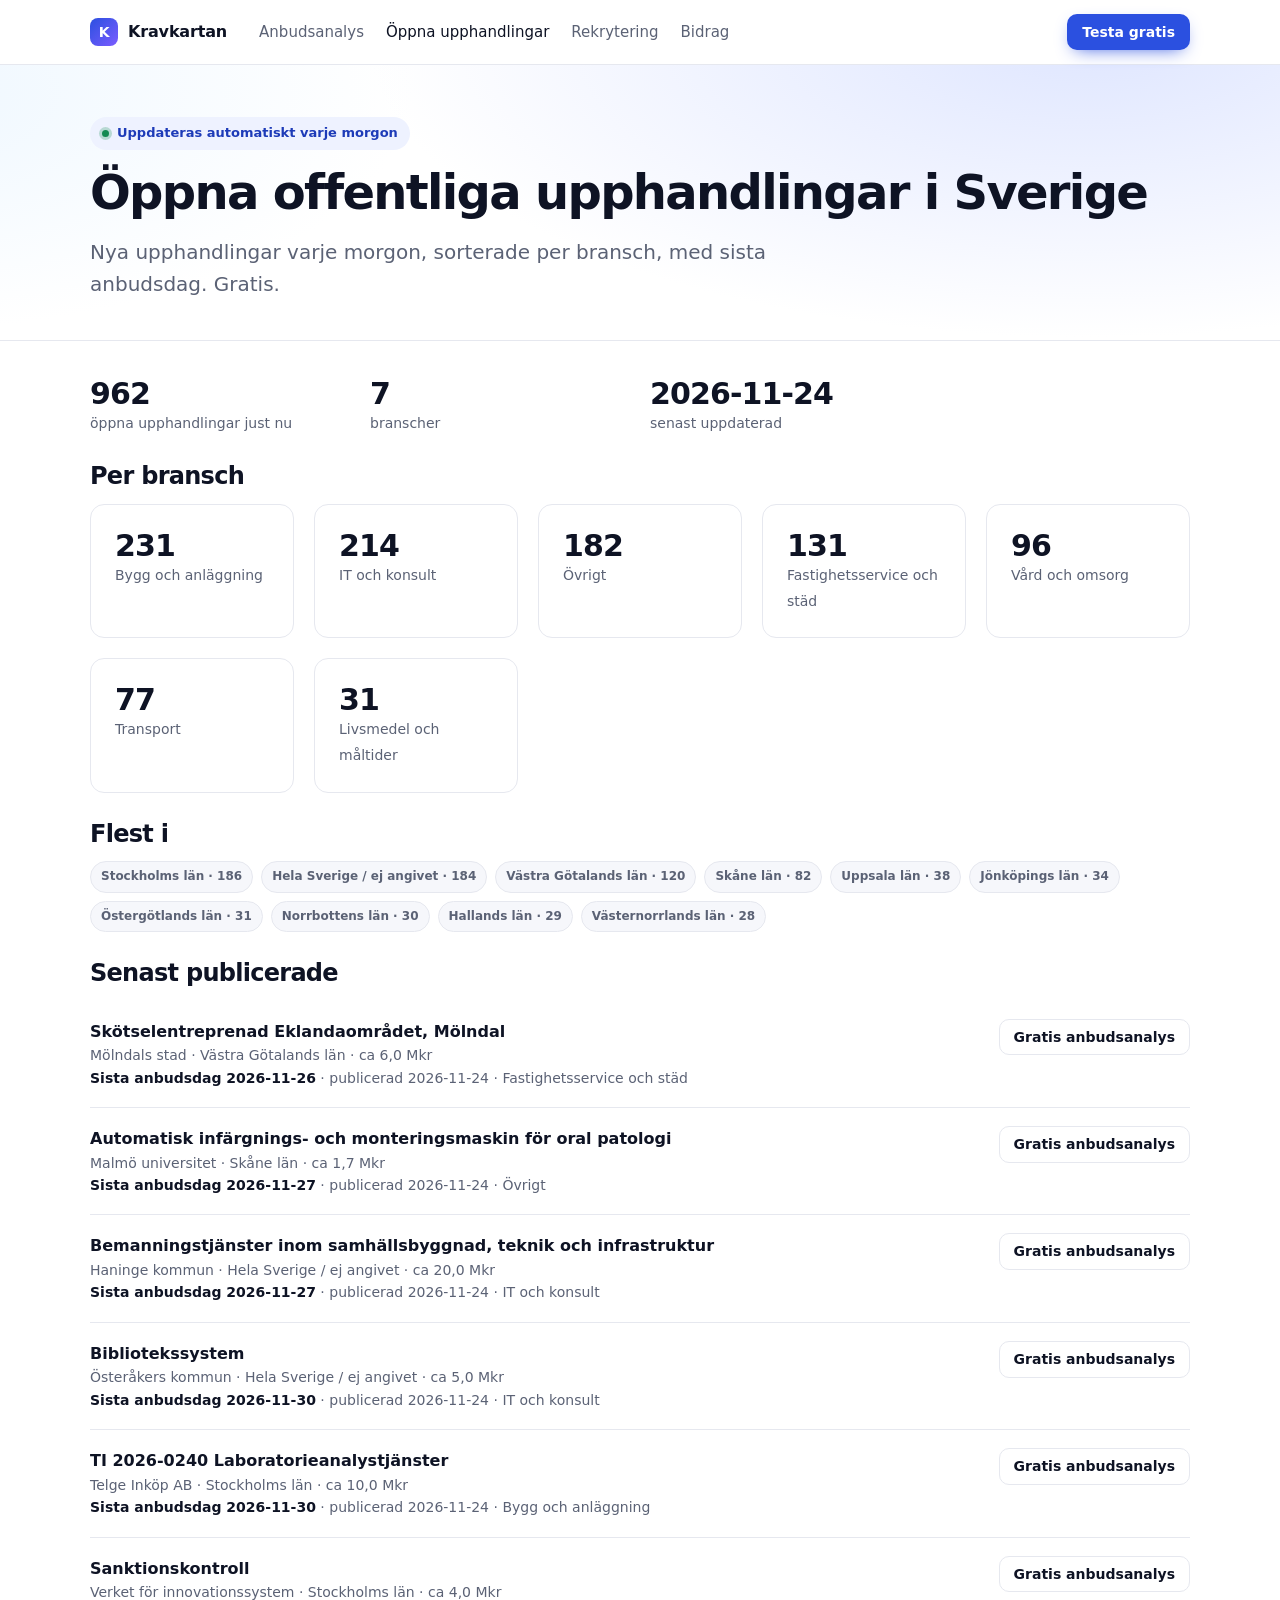
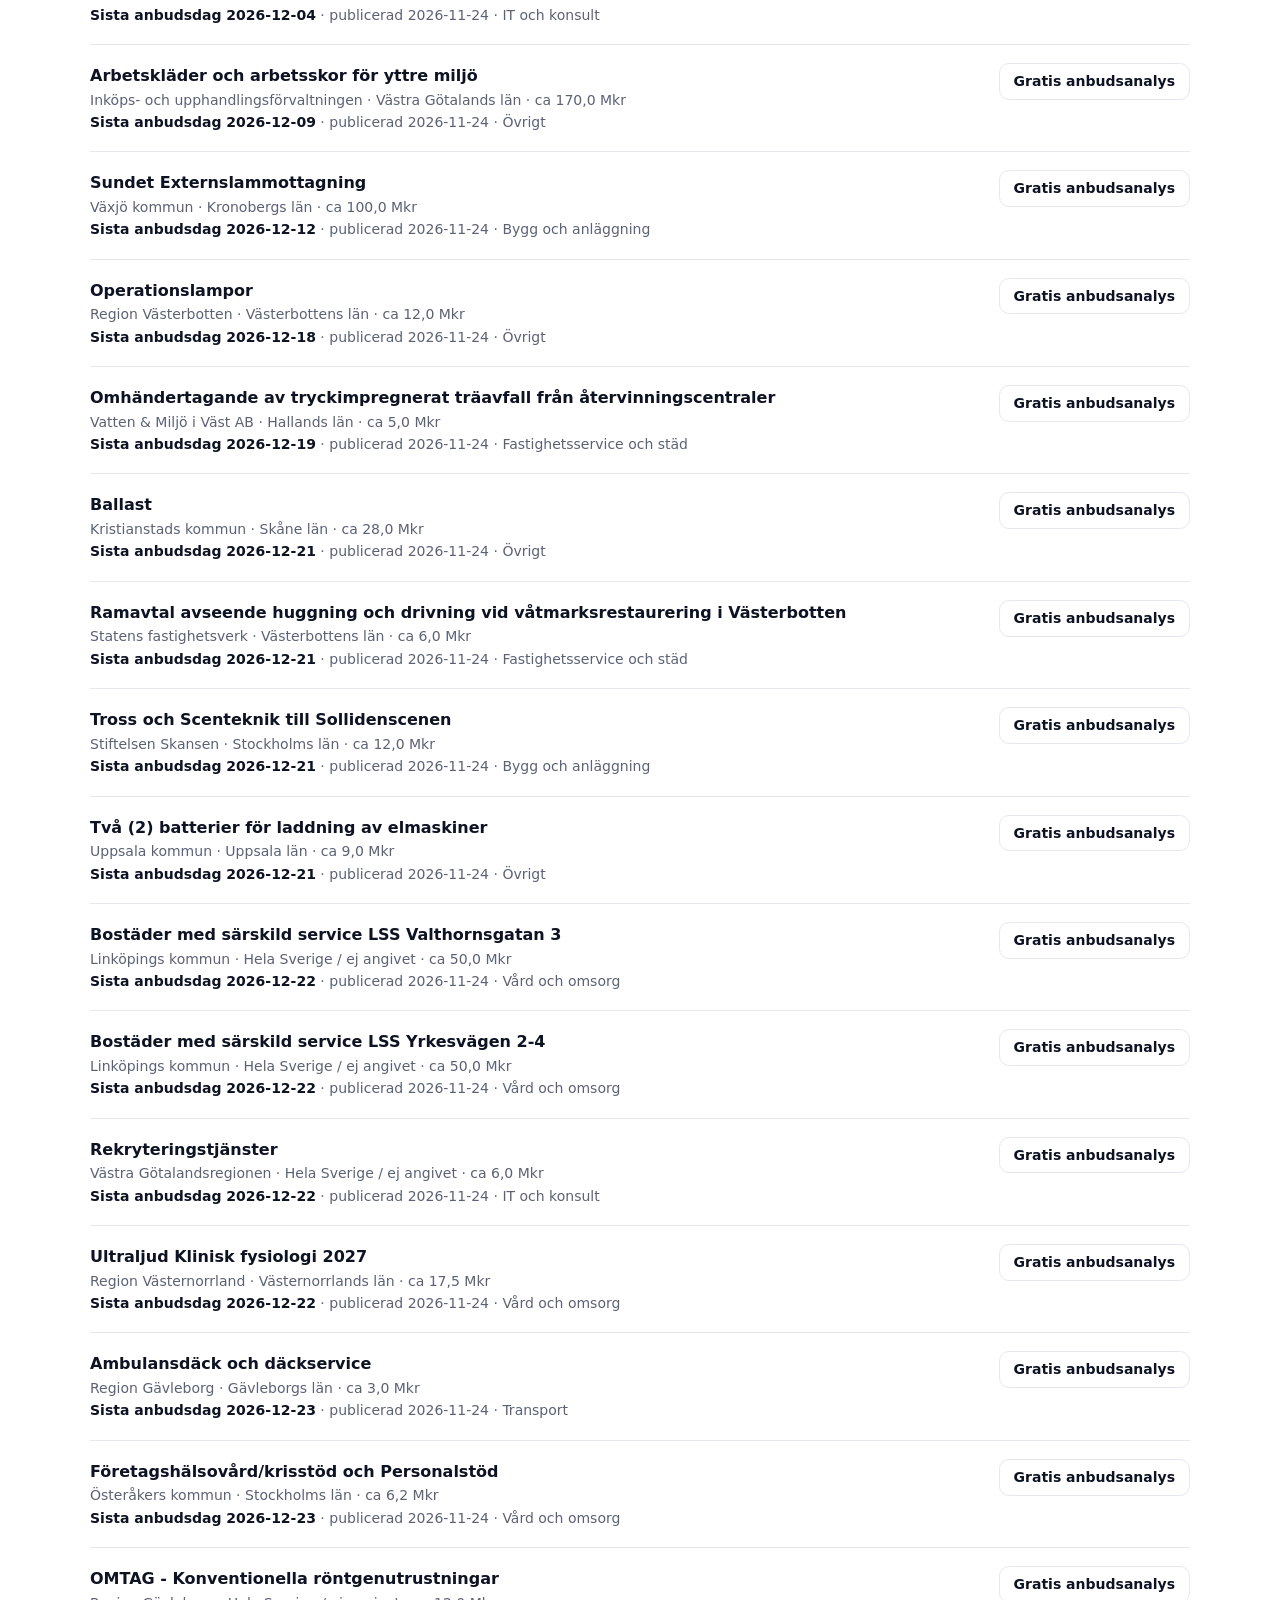
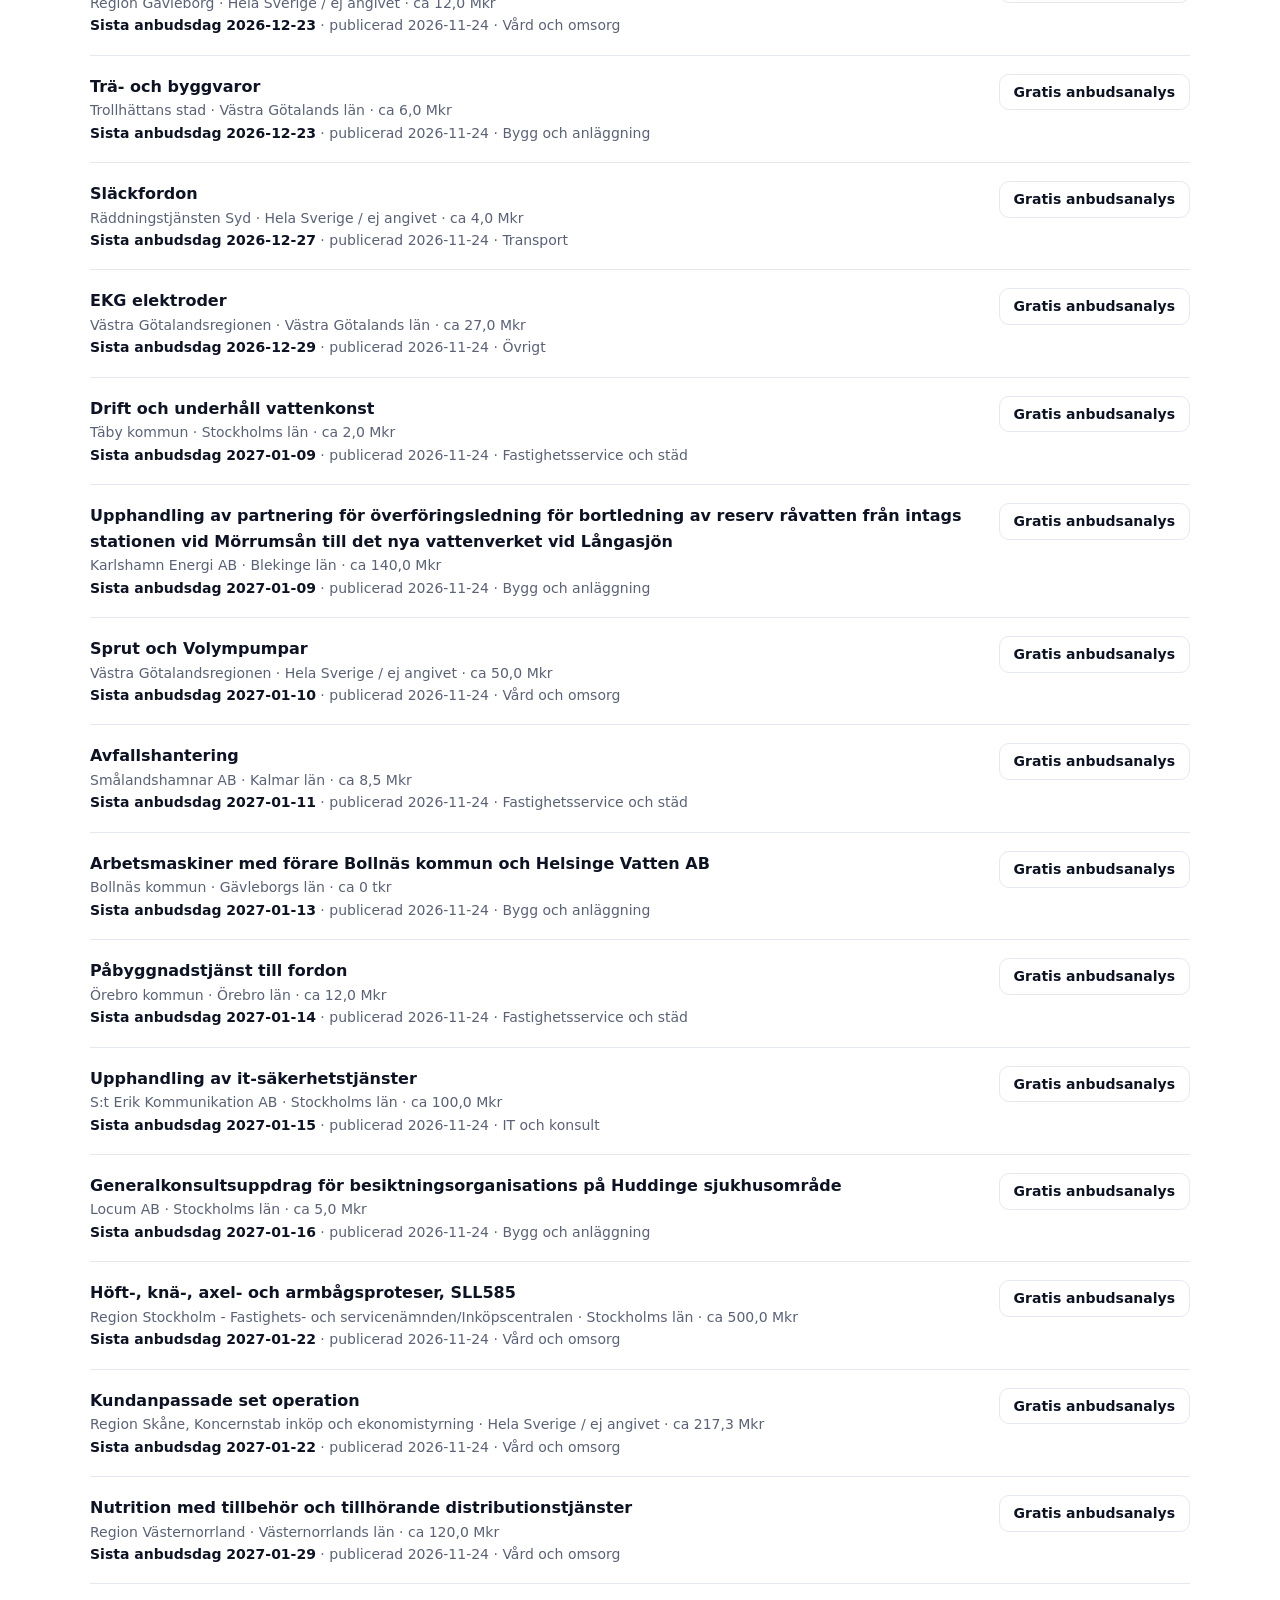
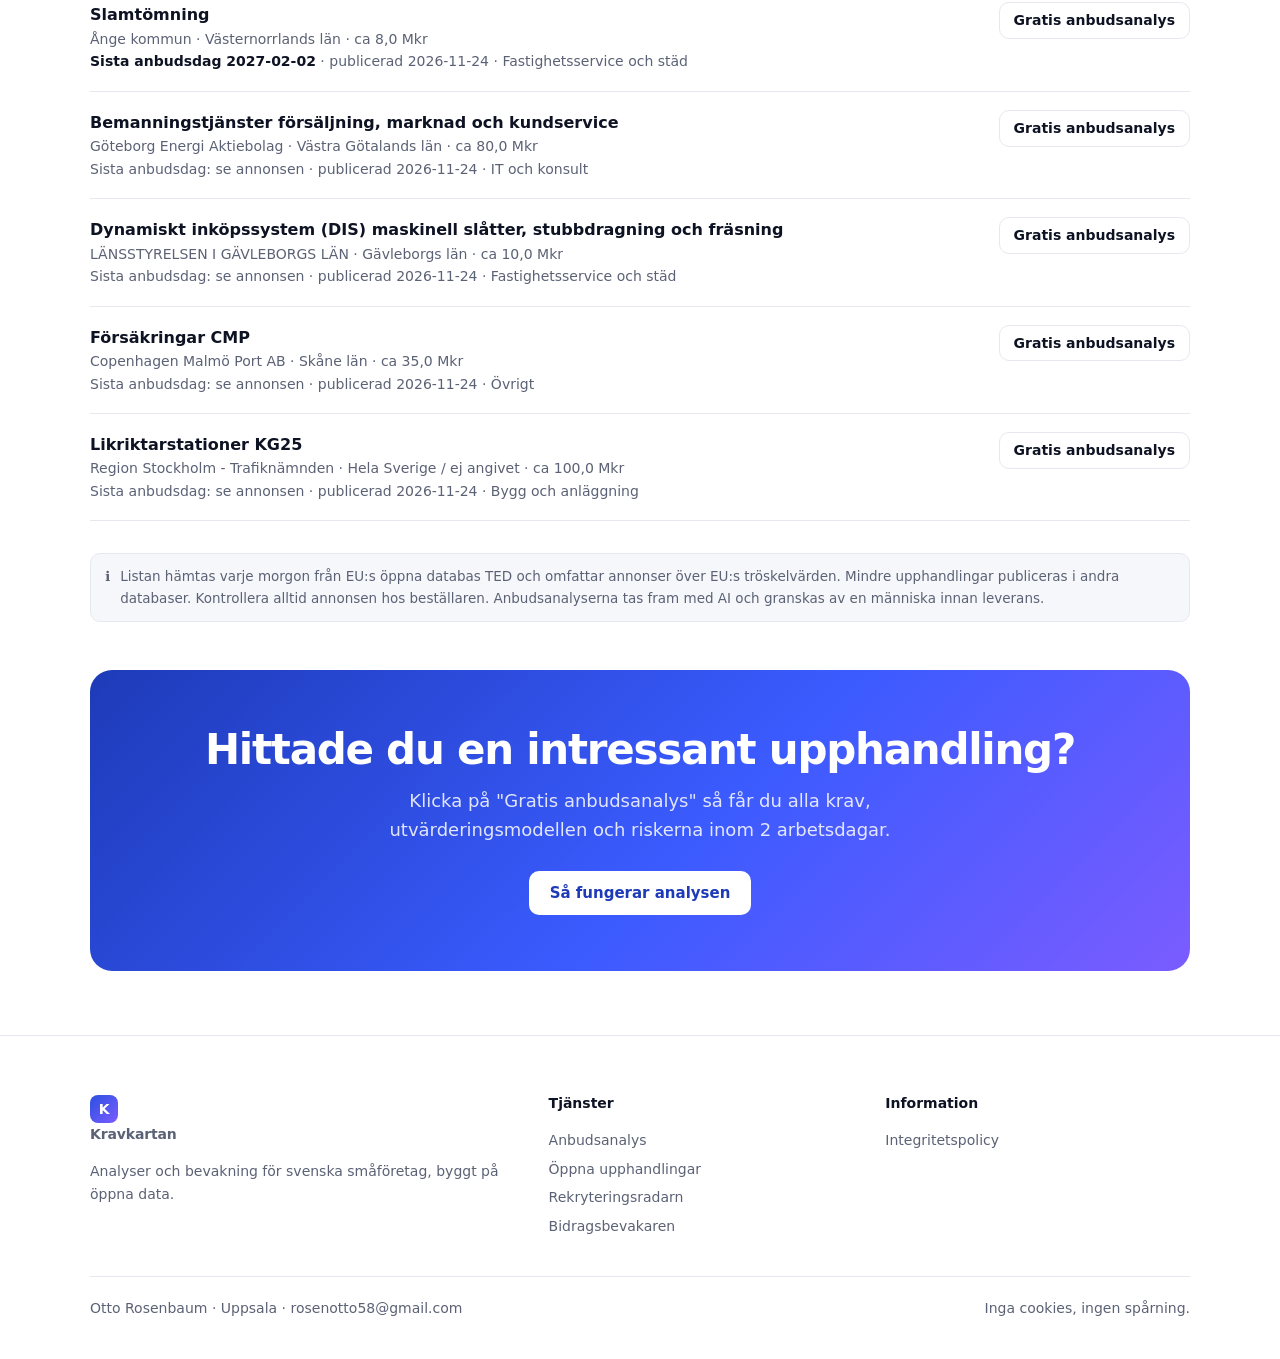
==== commit 2bf471eb: "Daglig bevakning 2026-11-24" ====
--- a/bevakning/index.html
+++ b/bevakning/index.html
@@ -13,7 +13,7 @@
   <span class="pill"><span class="dot"></span>Uppdateras automatiskt varje morgon</span>
   <h1 style="font-size:clamp(32px,4.4vw,48px)">Öppna offentliga upphandlingar i Sverige</h1><p class="lead" style="margin:0">Nya upphandlingar varje morgon, sorterade per bransch, med sista anbudsdag. Gratis.</p>
 </div></header>
-<main><div class="wrap" style="padding-top:36px;padding-bottom:64px"><div class="facts" style="margin-bottom:28px"><div class="fact"><b>1001</b><span>öppna upphandlingar just nu</span></div><div class="fact"><b>7</b><span>branscher</span></div><div class="fact"><b>2026-11-23</b><span>senast uppdaterad</span></div></div><h2 style="font-size:24px">Per bransch</h2><div class="grid-3" style="grid-template-columns:repeat(auto-fit,minmax(170px,1fr));margin-bottom:28px"><a class="card" href="bygg.html" style="color:inherit;text-decoration:none"><div class="fact"><b>244</b><span>Bygg och anläggning</span></div></a><a class="card" href="it-konsult.html" style="color:inherit;text-decoration:none"><div class="fact"><b>220</b><span>IT och konsult</span></div></a><a class="card" href="ovrigt.html" style="color:inherit;text-decoration:none"><div class="fact"><b>191</b><span>Övrigt</span></div></a><a class="card" href="fastighet-stad.html" style="color:inherit;text-decoration:none"><div class="fact"><b>132</b><span>Fastighetsservice och städ</span></div></a><a class="card" href="vard-omsorg.html" style="color:inherit;text-decoration:none"><div class="fact"><b>96</b><span>Vård och omsorg</span></div></a><a class="card" href="transport.html" style="color:inherit;text-decoration:none"><div class="fact"><b>84</b><span>Transport</span></div></a><a class="card" href="livsmedel.html" style="color:inherit;text-decoration:none"><div class="fact"><b>34</b><span>Livsmedel och måltider</span></div></a></div><h2 style="font-size:24px">Flest i</h2><div class="chips" style="margin-bottom:28px"><span class="chip">Stockholms län · 196</span><span class="chip">Hela Sverige / ej angivet · 191</span><span class="chip">Västra Götalands län · 127</span><span class="chip">Skåne län · 84</span><span class="chip">Uppsala län · 42</span><span class="chip">Jönköpings län · 35</span><span class="chip">Östergötlands län · 34</span><span class="chip">Hallands län · 32</span><span class="chip">Norrbottens län · 32</span><span class="chip">Västerbottens län · 28</span></div><h2 style="font-size:24px">Senast publicerade</h2><div class="list-item"><div><a class="t" href="https://ted.europa.eu/sv/notice/-/detail/812053-2026" rel="noopener">Bibliotekssystem</a><div class="m">Österåkers kommun · Hela Sverige / ej angivet · ca 5,0 Mkr</div><div class="m"><span class="deadline">Sista anbudsdag 2026-11-25</span> · publicerad 2026-11-23 · IT och konsult</div></div><a class="btn btn-secondary btn-sm" href="mailto:rosenotto58@gmail.com?subject=Gratis%20anbudsanalys%3A%20Bibliotekssystem%20%28812053-2026%29&body=Hej%21%0A%0AVi%20funderar%20p%C3%A5%20att%20l%C3%A4mna%20anbud%20i%3A%0ABibliotekssystem%0A%C3%96ster%C3%A5kers%20kommun%0ATED%3A%20https%3A//ted.europa.eu/sv/notice/-/detail/812053-2026%0A%0AVi%20vill%20g%C3%A4rna%20ha%20en%20gratis%20pilotanalys%20%28kravmatris%2C%20skall-krav%2C%20utv%C3%A4rderingsmodell%2C%20risker%29.%0AF%C3%B6retag%3A%0AKontaktperson%3A%0A%0A%28k%C3%A4lla%3A%20bevakning%29">Gratis anbudsanalys</a></div><div class="list-item"><div><a class="t" href="https://ted.europa.eu/sv/notice/-/detail/812167-2026" rel="noopener">Konsumentförpackade livsmedel</a><div class="m">Järfälla Kommun · Stockholms län · ca 45,5 Mkr</div><div class="m"><span class="deadline">Sista anbudsdag 2026-12-08</span> · publicerad 2026-11-23 · Livsmedel och måltider</div></div><a class="btn btn-secondary btn-sm" href="mailto:rosenotto58@gmail.com?subject=Gratis%20anbudsanalys%3A%20Konsumentf%C3%B6rpackade%20livsmedel%20%28812167-2026%29&body=Hej%21%0A%0AVi%20funderar%20p%C3%A5%20att%20l%C3%A4mna%20anbud%20i%3A%0AKonsumentf%C3%B6rpackade%20livsmedel%0AJ%C3%A4rf%C3%A4lla%20Kommun%0ATED%3A%20https%3A//ted.europa.eu/sv/notice/-/detail/812167-2026%0A%0AVi%20vill%20g%C3%A4rna%20ha%20en%20gratis%20pilotanalys%20%28kravmatris%2C%20skall-krav%2C%20utv%C3%A4rderingsmodell%2C%20risker%29.%0AF%C3%B6retag%3A%0AKontaktperson%3A%0A%0A%28k%C3%A4lla%3A%20bevakning%29">Gratis anbudsanalys</a></div><div class="list-item"><div><a class="t" href="https://ted.europa.eu/sv/notice/-/detail/812134-2026" rel="noopener">IT-stöd för skanning och lagring</a><div class="m">Region Västmanland · Hela Sverige / ej angivet · ca 12,0 Mkr</div><div class="m"><span class="deadline">Sista anbudsdag 2026-12-20</span> · publicerad 2026-11-23 · IT och konsult</div></div><a class="btn btn-secondary btn-sm" href="mailto:rosenotto58@gmail.com?subject=Gratis%20anbudsanalys%3A%20IT-st%C3%B6d%20f%C3%B6r%20skanning%20och%20lagring%20%28812134-2026%29&body=Hej%21%0A%0AVi%20funderar%20p%C3%A5%20att%20l%C3%A4mna%20anbud%20i%3A%0AIT-st%C3%B6d%20f%C3%B6r%20skanning%20och%20lagring%0ARegion%20V%C3%A4stmanland%0ATED%3A%20https%3A//ted.europa.eu/sv/notice/-/detail/812134-2026%0A%0AVi%20vill%20g%C3%A4rna%20ha%20en%20gratis%20pilotanalys%20%28kravmatris%2C%20skall-krav%2C%20utv%C3%A4rderingsmodell%2C%20risker%29.%0AF%C3%B6retag%3A%0AKontaktperson%3A%0A%0A%28k%C3%A4lla%3A%20bevakning%29">Gratis anbudsanalys</a></div><div class="list-item"><div><a class="t" href="https://ted.europa.eu/sv/notice/-/detail/813935-2026" rel="noopener">Ramavtal för datasamordnare för projekt inom fyrspårsprogrammet</a><div class="m">Uppsala kommun · Uppsala län · ca 8,0 Mkr</div><div class="m"><span class="deadline">Sista anbudsdag 2026-12-20</span> · publicerad 2026-11-23 · IT och konsult</div></div><a class="btn btn-secondary btn-sm" href="mailto:rosenotto58@gmail.com?subject=Gratis%20anbudsanalys%3A%20Ramavtal%20f%C3%B6r%20datasamordnare%20f%C3%B6r%20projekt%20inom%20fyrsp%C3%A5rsprogrammet%20%28813935-2026%29&body=Hej%21%0A%0AVi%20funderar%20p%C3%A5%20att%20l%C3%A4mna%20anbud%20i%3A%0ARamavtal%20f%C3%B6r%20datasamordnare%20f%C3%B6r%20projekt%20inom%20fyrsp%C3%A5rsprogrammet%0AUppsala%20kommun%0ATED%3A%20https%3A//ted.europa.eu/sv/notice/-/detail/813935-2026%0A%0AVi%20vill%20g%C3%A4rna%20ha%20en%20gratis%20pilotanalys%20%28kravmatris%2C%20skall-krav%2C%20utv%C3%A4rderingsmodell%2C%20risker%29.%0AF%C3%B6retag%3A%0AKontaktperson%3A%0A%0A%28k%C3%A4lla%3A%20bevakning%29">Gratis anbudsanalys</a></div><div class="list-item"><div><a class="t" href="https://ted.europa.eu/sv/notice/-/detail/812482-2026" rel="noopener">Tekniska konsulter - Geoteknik, Markmiljö och provtagning</a><div class="m">Lomma kommun · Hela Sverige / ej angivet · ca 5,0 Mkr</div><div class="m"><span class="deadline">Sista anbudsdag 2026-12-20</span> · publicerad 2026-11-23 · Bygg och anläggning</div></div><a class="btn btn-secondary btn-sm" href="mailto:rosenotto58@gmail.com?subject=Gratis%20anbudsanalys%3A%20Tekniska%20konsulter%20-%20Geoteknik%2C%20Markmilj%C3%B6%20och%20provtagning%20%28812482-2026%29&body=Hej%21%0A%0AVi%20funderar%20p%C3%A5%20att%20l%C3%A4mna%20anbud%20i%3A%0ATekniska%20konsulter%20-%20Geoteknik%2C%20Markmilj%C3%B6%20och%20provtagning%0ALomma%20kommun%0ATED%3A%20https%3A//ted.europa.eu/sv/notice/-/detail/812482-2026%0A%0AVi%20vill%20g%C3%A4rna%20ha%20en%20gratis%20pilotanalys%20%28kravmatris%2C%20skall-krav%2C%20utv%C3%A4rderingsmodell%2C%20risker%29.%0AF%C3%B6retag%3A%0AKontaktperson%3A%0A%0A%28k%C3%A4lla%3A%20bevakning%29">Gratis anbudsanalys</a></div><div class="list-item"><div><a class="t" href="https://ted.europa.eu/sv/notice/-/detail/812161-2026" rel="noopener">Arbetspsykologiska tester vid rekrytering</a><div class="m">Länsstyrelsen i Västra Götalands Län · Hela Sverige / ej angivet · ca 1,6 Mkr</div><div class="m"><span class="deadline">Sista anbudsdag 2026-12-21</span> · publicerad 2026-11-23 · IT och konsult</div></div><a class="btn btn-secondary btn-sm" href="mailto:rosenotto58@gmail.com?subject=Gratis%20anbudsanalys%3A%20Arbetspsykologiska%20tester%20vid%20rekrytering%20%28812161-2026%29&body=Hej%21%0A%0AVi%20funderar%20p%C3%A5%20att%20l%C3%A4mna%20anbud%20i%3A%0AArbetspsykologiska%20tester%20vid%20rekrytering%0AL%C3%A4nsstyrelsen%20i%20V%C3%A4stra%20G%C3%B6talands%20L%C3%A4n%0ATED%3A%20https%3A//ted.europa.eu/sv/notice/-/detail/812161-2026%0A%0AVi%20vill%20g%C3%A4rna%20ha%20en%20gratis%20pilotanalys%20%28kravmatris%2C%20skall-krav%2C%20utv%C3%A4rderingsmodell%2C%20risker%29.%0AF%C3%B6retag%3A%0AKontaktperson%3A%0A%0A%28k%C3%A4lla%3A%20bevakning%29">Gratis anbudsanalys</a></div><div class="list-item"><div><a class="t" href="https://ted.europa.eu/sv/notice/-/detail/812146-2026" rel="noopener">Datacenter och nätverk - Hårdvara, Licenser och Support</a><div class="m">Länsstyrelsen i Västra Götalands Län · Västra Götalands län · ca 750,0 Mkr</div><div class="m"><span class="deadline">Sista anbudsdag 2026-12-21</span> · publicerad 2026-11-23 · IT och konsult</div></div><a class="btn btn-secondary btn-sm" href="mailto:rosenotto58@gmail.com?subject=Gratis%20anbudsanalys%3A%20Datacenter%20och%20n%C3%A4tverk%20-%20H%C3%A5rdvara%2C%20Licenser%20och%20Support%20%28812146-2026%29&body=Hej%21%0A%0AVi%20funderar%20p%C3%A5%20att%20l%C3%A4mna%20anbud%20i%3A%0ADatacenter%20och%20n%C3%A4tverk%20-%20H%C3%A5rdvara%2C%20Licenser%20och%20Support%0AL%C3%A4nsstyrelsen%20i%20V%C3%A4stra%20G%C3%B6talands%20L%C3%A4n%0ATED%3A%20https%3A//ted.europa.eu/sv/notice/-/detail/812146-2026%0A%0AVi%20vill%20g%C3%A4rna%20ha%20en%20gratis%20pilotanalys%20%28kravmatris%2C%20skall-krav%2C%20utv%C3%A4rderingsmodell%2C%20risker%29.%0AF%C3%B6retag%3A%0AKontaktperson%3A%0A%0A%28k%C3%A4lla%3A%20bevakning%29">Gratis anbudsanalys</a></div><div class="list-item"><div><a class="t" href="https://ted.europa.eu/sv/notice/-/detail/813630-2026" rel="noopener">Drift och underhåll av sopsugsanläggningar</a><div class="m">Fastighetsaktiebolaget Förvaltaren · Stockholms län · ca 7,5 Mkr</div><div class="m"><span class="deadline">Sista anbudsdag 2026-12-21</span> · publicerad 2026-11-23 · Fastighetsservice och städ</div></div><a class="btn btn-secondary btn-sm" href="mailto:rosenotto58@gmail.com?subject=Gratis%20anbudsanalys%3A%20Drift%20och%20underh%C3%A5ll%20av%20sopsugsanl%C3%A4ggningar%20%28813630-2026%29&body=Hej%21%0A%0AVi%20funderar%20p%C3%A5%20att%20l%C3%A4mna%20anbud%20i%3A%0ADrift%20och%20underh%C3%A5ll%20av%20sopsugsanl%C3%A4ggningar%0AFastighetsaktiebolaget%20F%C3%B6rvaltaren%0ATED%3A%20https%3A//ted.europa.eu/sv/notice/-/detail/813630-2026%0A%0AVi%20vill%20g%C3%A4rna%20ha%20en%20gratis%20pilotanalys%20%28kravmatris%2C%20skall-krav%2C%20utv%C3%A4rderingsmodell%2C%20risker%29.%0AF%C3%B6retag%3A%0AKontaktperson%3A%0A%0A%28k%C3%A4lla%3A%20bevakning%29">Gratis anbudsanalys</a></div><div class="list-item"><div><a class="t" href="https://ted.europa.eu/sv/notice/-/detail/813210-2026" rel="noopener">Finansiell leasing för personbilar</a><div class="m">Region Örebro Län · Örebro län · ca 253,0 Mkr</div><div class="m"><span class="deadline">Sista anbudsdag 2026-12-21</span> · publicerad 2026-11-23 · Övrigt</div></div><a class="btn btn-secondary btn-sm" href="mailto:rosenotto58@gmail.com?subject=Gratis%20anbudsanalys%3A%20Finansiell%20leasing%20f%C3%B6r%20personbilar%20%28813210-2026%29&body=Hej%21%0A%0AVi%20funderar%20p%C3%A5%20att%20l%C3%A4mna%20anbud%20i%3A%0AFinansiell%20leasing%20f%C3%B6r%20personbilar%0ARegion%20%C3%96rebro%20L%C3%A4n%0ATED%3A%20https%3A//ted.europa.eu/sv/notice/-/detail/813210-2026%0A%0AVi%20vill%20g%C3%A4rna%20ha%20en%20gratis%20pilotanalys%20%28kravmatris%2C%20skall-krav%2C%20utv%C3%A4rderingsmodell%2C%20risker%29.%0AF%C3%B6retag%3A%0AKontaktperson%3A%0A%0A%28k%C3%A4lla%3A%20bevakning%29">Gratis anbudsanalys</a></div><div class="list-item"><div><a class="t" href="https://ted.europa.eu/sv/notice/-/detail/811623-2026" rel="noopener">Järnhandelssortiment inklusive arbetskläder och -skor</a><div class="m">Lunds universitet · Skåne län · ca 20,0 Mkr</div><div class="m"><span class="deadline">Sista anbudsdag 2026-12-21</span> · publicerad 2026-11-23 · Bygg och anläggning</div></div><a class="btn btn-secondary btn-sm" href="mailto:rosenotto58@gmail.com?subject=Gratis%20anbudsanalys%3A%20J%C3%A4rnhandelssortiment%20inklusive%20arbetskl%C3%A4der%20och%20-skor%20%28811623-2026%29&body=Hej%21%0A%0AVi%20funderar%20p%C3%A5%20att%20l%C3%A4mna%20anbud%20i%3A%0AJ%C3%A4rnhandelssortiment%20inklusive%20arbetskl%C3%A4der%20och%20-skor%0ALunds%20universitet%0ATED%3A%20https%3A//ted.europa.eu/sv/notice/-/detail/811623-2026%0A%0AVi%20vill%20g%C3%A4rna%20ha%20en%20gratis%20pilotanalys%20%28kravmatris%2C%20skall-krav%2C%20utv%C3%A4rderingsmodell%2C%20risker%29.%0AF%C3%B6retag%3A%0AKontaktperson%3A%0A%0A%28k%C3%A4lla%3A%20bevakning%29">Gratis anbudsanalys</a></div><div class="list-item"><div><a class="t" href="https://ted.europa.eu/sv/notice/-/detail/812311-2026" rel="noopener">Mark och Grönyteskötsel</a><div class="m">Örebroporten Fastigheter AB · Örebro län · ca 10,0 Mkr</div><div class="m"><span class="deadline">Sista anbudsdag 2026-12-21</span> · publicerad 2026-11-23 · Fastighetsservice och städ</div></div><a class="btn btn-secondary btn-sm" href="mailto:rosenotto58@gmail.com?subject=Gratis%20anbudsanalys%3A%20Mark%20och%20Gr%C3%B6nytesk%C3%B6tsel%20%28812311-2026%29&body=Hej%21%0A%0AVi%20funderar%20p%C3%A5%20att%20l%C3%A4mna%20anbud%20i%3A%0AMark%20och%20Gr%C3%B6nytesk%C3%B6tsel%0A%C3%96rebroporten%20Fastigheter%20AB%0ATED%3A%20https%3A//ted.europa.eu/sv/notice/-/detail/812311-2026%0A%0AVi%20vill%20g%C3%A4rna%20ha%20en%20gratis%20pilotanalys%20%28kravmatris%2C%20skall-krav%2C%20utv%C3%A4rderingsmodell%2C%20risker%29.%0AF%C3%B6retag%3A%0AKontaktperson%3A%0A%0A%28k%C3%A4lla%3A%20bevakning%29">Gratis anbudsanalys</a></div><div class="list-item"><div><a class="t" href="https://ted.europa.eu/sv/notice/-/detail/811816-2026" rel="noopener">Markskötsel Botkyrkabyggen område södra, Tuna, Norsborg</a><div class="m">Botkyrka kommun · Stockholms län · ca 60,0 Mkr</div><div class="m"><span class="deadline">Sista anbudsdag 2026-12-21</span> · publicerad 2026-11-23 · Fastighetsservice och städ</div></div><a class="btn btn-secondary btn-sm" href="mailto:rosenotto58@gmail.com?subject=Gratis%20anbudsanalys%3A%20Marksk%C3%B6tsel%20Botkyrkabyggen%20omr%C3%A5de%20s%C3%B6dra%2C%20Tuna%2C%20Norsborg%20%28811816-2026%29&body=Hej%21%0A%0AVi%20funderar%20p%C3%A5%20att%20l%C3%A4mna%20anbud%20i%3A%0AMarksk%C3%B6tsel%20Botkyrkabyggen%20omr%C3%A5de%20s%C3%B6dra%2C%20Tuna%2C%20Norsborg%0ABotkyrka%20kommun%0ATED%3A%20https%3A//ted.europa.eu/sv/notice/-/detail/811816-2026%0A%0AVi%20vill%20g%C3%A4rna%20ha%20en%20gratis%20pilotanalys%20%28kravmatris%2C%20skall-krav%2C%20utv%C3%A4rderingsmodell%2C%20risker%29.%0AF%C3%B6retag%3A%0AKontaktperson%3A%0A%0A%28k%C3%A4lla%3A%20bevakning%29">Gratis anbudsanalys</a></div><div class="list-item"><div><a class="t" href="https://ted.europa.eu/sv/notice/-/detail/813445-2026" rel="noopener">Produktionsbyrå för grafisk och digital kommunikation</a><div class="m">RISE RESEARCH INSTITUTES OF SWEDEN AB · Hela Sverige / ej angivet · ca 8,0 Mkr</div><div class="m"><span class="deadline">Sista anbudsdag 2026-12-21</span> · publicerad 2026-11-23 · IT och konsult</div></div><a class="btn btn-secondary btn-sm" href="mailto:rosenotto58@gmail.com?subject=Gratis%20anbudsanalys%3A%20Produktionsbyr%C3%A5%20f%C3%B6r%20grafisk%20och%20digital%20kommunikation%20%28813445-2026%29&body=Hej%21%0A%0AVi%20funderar%20p%C3%A5%20att%20l%C3%A4mna%20anbud%20i%3A%0AProduktionsbyr%C3%A5%20f%C3%B6r%20grafisk%20och%20digital%20kommunikation%0ARISE%20RESEARCH%20INSTITUTES%20OF%20SWEDEN%20AB%0ATED%3A%20https%3A//ted.europa.eu/sv/notice/-/detail/813445-2026%0A%0AVi%20vill%20g%C3%A4rna%20ha%20en%20gratis%20pilotanalys%20%28kravmatris%2C%20skall-krav%2C%20utv%C3%A4rderingsmodell%2C%20risker%29.%0AF%C3%B6retag%3A%0AKontaktperson%3A%0A%0A%28k%C3%A4lla%3A%20bevakning%29">Gratis anbudsanalys</a></div><div class="list-item"><div><a class="t" href="https://ted.europa.eu/sv/notice/-/detail/812509-2026" rel="noopener">Projektledning och produktion av Malmö Näringslivsgala</a><div class="m">Stadskontoret · Skåne län · ca 8,0 Mkr</div><div class="m"><span class="deadline">Sista anbudsdag 2026-12-21</span> · publicerad 2026-11-23 · IT och konsult</div></div><a class="btn btn-secondary btn-sm" href="mailto:rosenotto58@gmail.com?subject=Gratis%20anbudsanalys%3A%20Projektledning%20och%20produktion%20av%20Malm%C3%B6%20N%C3%A4ringslivsgala%20%28812509-2026%29&body=Hej%21%0A%0AVi%20funderar%20p%C3%A5%20att%20l%C3%A4mna%20anbud%20i%3A%0AProjektledning%20och%20produktion%20av%20Malm%C3%B6%20N%C3%A4ringslivsgala%0AStadskontoret%0ATED%3A%20https%3A//ted.europa.eu/sv/notice/-/detail/812509-2026%0A%0AVi%20vill%20g%C3%A4rna%20ha%20en%20gratis%20pilotanalys%20%28kravmatris%2C%20skall-krav%2C%20utv%C3%A4rderingsmodell%2C%20risker%29.%0AF%C3%B6retag%3A%0AKontaktperson%3A%0A%0A%28k%C3%A4lla%3A%20bevakning%29">Gratis anbudsanalys</a></div><div class="list-item"><div><a class="t" href="https://ted.europa.eu/sv/notice/-/detail/813092-2026" rel="noopener">Ramavtal avseende huggning och drivning vid våtmarksrestaurering i Västerbotten</a><div class="m">Statens fastighetsverk · Stockholms län · ca 6,0 Mkr</div><div class="m"><span class="deadline">Sista anbudsdag 2026-12-21</span> · publicerad 2026-11-23 · Fastighetsservice och städ</div></div><a class="btn btn-secondary btn-sm" href="mailto:rosenotto58@gmail.com?subject=Gratis%20anbudsanalys%3A%20Ramavtal%20avseende%20huggning%20och%20drivning%20vid%20v%C3%A5tmarksrestaurering%20i%20V%C3%A4sterbotten%20%28813092-2026%29&body=Hej%21%0A%0AVi%20funderar%20p%C3%A5%20att%20l%C3%A4mna%20anbud%20i%3A%0ARamavtal%20avseende%20huggning%20och%20drivning%20vid%20v%C3%A5tmarksrestaurering%20i%20V%C3%A4sterbotten%0AStatens%20fastighetsverk%0ATED%3A%20https%3A//ted.europa.eu/sv/notice/-/detail/813092-2026%0A%0AVi%20vill%20g%C3%A4rna%20ha%20en%20gratis%20pilotanalys%20%28kravmatris%2C%20skall-krav%2C%20utv%C3%A4rderingsmodell%2C%20risker%29.%0AF%C3%B6retag%3A%0AKontaktperson%3A%0A%0A%28k%C3%A4lla%3A%20bevakning%29">Gratis anbudsanalys</a></div><div class="list-item"><div><a class="t" href="https://ted.europa.eu/sv/notice/-/detail/811721-2026" rel="noopener">Sterila Beredningar</a><div class="m">Region Sörmland · Hela Sverige / ej angivet · ca 5,0 Mkr</div><div class="m"><span class="deadline">Sista anbudsdag 2026-12-21</span> · publicerad 2026-11-23 · Vård och omsorg</div></div><a class="btn btn-secondary btn-sm" href="mailto:rosenotto58@gmail.com?subject=Gratis%20anbudsanalys%3A%20Sterila%20Beredningar%20%28811721-2026%29&body=Hej%21%0A%0AVi%20funderar%20p%C3%A5%20att%20l%C3%A4mna%20anbud%20i%3A%0ASterila%20Beredningar%0ARegion%20S%C3%B6rmland%0ATED%3A%20https%3A//ted.europa.eu/sv/notice/-/detail/811721-2026%0A%0AVi%20vill%20g%C3%A4rna%20ha%20en%20gratis%20pilotanalys%20%28kravmatris%2C%20skall-krav%2C%20utv%C3%A4rderingsmodell%2C%20risker%29.%0AF%C3%B6retag%3A%0AKontaktperson%3A%0A%0A%28k%C3%A4lla%3A%20bevakning%29">Gratis anbudsanalys</a></div><div class="list-item"><div><a class="t" href="https://ted.europa.eu/sv/notice/-/detail/812751-2026" rel="noopener">Tryckeritjänster</a><div class="m">Lunds kommun · Hela Sverige / ej angivet · ca 8,0 Mkr</div><div class="m"><span class="deadline">Sista anbudsdag 2026-12-21</span> · publicerad 2026-11-23 · IT och konsult</div></div><a class="btn btn-secondary btn-sm" href="mailto:rosenotto58@gmail.com?subject=Gratis%20anbudsanalys%3A%20Tryckeritj%C3%A4nster%20%28812751-2026%29&body=Hej%21%0A%0AVi%20funderar%20p%C3%A5%20att%20l%C3%A4mna%20anbud%20i%3A%0ATryckeritj%C3%A4nster%0ALunds%20kommun%0ATED%3A%20https%3A//ted.europa.eu/sv/notice/-/detail/812751-2026%0A%0AVi%20vill%20g%C3%A4rna%20ha%20en%20gratis%20pilotanalys%20%28kravmatris%2C%20skall-krav%2C%20utv%C3%A4rderingsmodell%2C%20risker%29.%0AF%C3%B6retag%3A%0AKontaktperson%3A%0A%0A%28k%C3%A4lla%3A%20bevakning%29">Gratis anbudsanalys</a></div><div class="list-item"><div><a class="t" href="https://ted.europa.eu/sv/notice/-/detail/811122-2026" rel="noopener">Trygghetsvärdar</a><div class="m">Socialförvaltningen Centrum · Västra Götalands län · ca 36,5 Mkr</div><div class="m"><span class="deadline">Sista anbudsdag 2026-12-21</span> · publicerad 2026-11-23 · Vård och omsorg</div></div><a class="btn btn-secondary btn-sm" href="mailto:rosenotto58@gmail.com?subject=Gratis%20anbudsanalys%3A%20Trygghetsv%C3%A4rdar%20%28811122-2026%29&body=Hej%21%0A%0AVi%20funderar%20p%C3%A5%20att%20l%C3%A4mna%20anbud%20i%3A%0ATrygghetsv%C3%A4rdar%0ASocialf%C3%B6rvaltningen%20Centrum%0ATED%3A%20https%3A//ted.europa.eu/sv/notice/-/detail/811122-2026%0A%0AVi%20vill%20g%C3%A4rna%20ha%20en%20gratis%20pilotanalys%20%28kravmatris%2C%20skall-krav%2C%20utv%C3%A4rderingsmodell%2C%20risker%29.%0AF%C3%B6retag%3A%0AKontaktperson%3A%0A%0A%28k%C3%A4lla%3A%20bevakning%29">Gratis anbudsanalys</a></div><div class="list-item"><div><a class="t" href="https://ted.europa.eu/sv/notice/-/detail/811406-2026" rel="noopener">Ultrasound machine</a><div class="m">Stockholms universitet · Stockholms län</div><div class="m"><span class="deadline">Sista anbudsdag 2026-12-21</span> · publicerad 2026-11-23 · Vård och omsorg</div></div><a class="btn btn-secondary btn-sm" href="mailto:rosenotto58@gmail.com?subject=Gratis%20anbudsanalys%3A%20Ultrasound%20machine%20%28811406-2026%29&body=Hej%21%0A%0AVi%20funderar%20p%C3%A5%20att%20l%C3%A4mna%20anbud%20i%3A%0AUltrasound%20machine%0AStockholms%20universitet%0ATED%3A%20https%3A//ted.europa.eu/sv/notice/-/detail/811406-2026%0A%0AVi%20vill%20g%C3%A4rna%20ha%20en%20gratis%20pilotanalys%20%28kravmatris%2C%20skall-krav%2C%20utv%C3%A4rderingsmodell%2C%20risker%29.%0AF%C3%B6retag%3A%0AKontaktperson%3A%0A%0A%28k%C3%A4lla%3A%20bevakning%29">Gratis anbudsanalys</a></div><div class="list-item"><div><a class="t" href="https://ted.europa.eu/sv/notice/-/detail/813766-2026" rel="noopener">Vattenreningsprodukter, utrustning och tjänster för badvatten till simhall</a><div class="m">Håbo kommun · Uppsala län · ca 4,0 Mkr</div><div class="m"><span class="deadline">Sista anbudsdag 2026-12-21</span> · publicerad 2026-11-23 · Övrigt</div></div><a class="btn btn-secondary btn-sm" href="mailto:rosenotto58@gmail.com?subject=Gratis%20anbudsanalys%3A%20Vattenreningsprodukter%2C%20utrustning%20och%20tj%C3%A4nster%20f%C3%B6r%20badvatten%20till%20simhall%20%28813766-2026%29&body=Hej%21%0A%0AVi%20funderar%20p%C3%A5%20att%20l%C3%A4mna%20anbud%20i%3A%0AVattenreningsprodukter%2C%20utrustning%20och%20tj%C3%A4nster%20f%C3%B6r%20badvatten%20till%20simhall%0AH%C3%A5bo%20kommun%0ATED%3A%20https%3A//ted.europa.eu/sv/notice/-/detail/813766-2026%0A%0AVi%20vill%20g%C3%A4rna%20ha%20en%20gratis%20pilotanalys%20%28kravmatris%2C%20skall-krav%2C%20utv%C3%A4rderingsmodell%2C%20risker%29.%0AF%C3%B6retag%3A%0AKontaktperson%3A%0A%0A%28k%C3%A4lla%3A%20bevakning%29">Gratis anbudsanalys</a></div><div class="list-item"><div><a class="t" href="https://ted.europa.eu/sv/notice/-/detail/812314-2026" rel="noopener">Arbetskläder Måltidsförvaltningen</a><div class="m">Umeå kommun · Västerbottens län · ca 7,0 Mkr</div><div class="m"><span class="deadline">Sista anbudsdag 2026-12-22</span> · publicerad 2026-11-23 · Övrigt</div></div><a class="btn btn-secondary btn-sm" href="mailto:rosenotto58@gmail.com?subject=Gratis%20anbudsanalys%3A%20Arbetskl%C3%A4der%20M%C3%A5ltidsf%C3%B6rvaltningen%20%28812314-2026%29&body=Hej%21%0A%0AVi%20funderar%20p%C3%A5%20att%20l%C3%A4mna%20anbud%20i%3A%0AArbetskl%C3%A4der%20M%C3%A5ltidsf%C3%B6rvaltningen%0AUme%C3%A5%20kommun%0ATED%3A%20https%3A//ted.europa.eu/sv/notice/-/detail/812314-2026%0A%0AVi%20vill%20g%C3%A4rna%20ha%20en%20gratis%20pilotanalys%20%28kravmatris%2C%20skall-krav%2C%20utv%C3%A4rderingsmodell%2C%20risker%29.%0AF%C3%B6retag%3A%0AKontaktperson%3A%0A%0A%28k%C3%A4lla%3A%20bevakning%29">Gratis anbudsanalys</a></div><div class="list-item"><div><a class="t" href="https://ted.europa.eu/sv/notice/-/detail/812855-2026" rel="noopener">Arbetskläder Städverksamheten</a><div class="m">Umeå kommun · Västerbottens län · ca 14,0 Mkr</div><div class="m"><span class="deadline">Sista anbudsdag 2026-12-22</span> · publicerad 2026-11-23 · Övrigt</div></div><a class="btn btn-secondary btn-sm" href="mailto:rosenotto58@gmail.com?subject=Gratis%20anbudsanalys%3A%20Arbetskl%C3%A4der%20St%C3%A4dverksamheten%20%28812855-2026%29&body=Hej%21%0A%0AVi%20funderar%20p%C3%A5%20att%20l%C3%A4mna%20anbud%20i%3A%0AArbetskl%C3%A4der%20St%C3%A4dverksamheten%0AUme%C3%A5%20kommun%0ATED%3A%20https%3A//ted.europa.eu/sv/notice/-/detail/812855-2026%0A%0AVi%20vill%20g%C3%A4rna%20ha%20en%20gratis%20pilotanalys%20%28kravmatris%2C%20skall-krav%2C%20utv%C3%A4rderingsmodell%2C%20risker%29.%0AF%C3%B6retag%3A%0AKontaktperson%3A%0A%0A%28k%C3%A4lla%3A%20bevakning%29">Gratis anbudsanalys</a></div><div class="list-item"><div><a class="t" href="https://ted.europa.eu/sv/notice/-/detail/811041-2026" rel="noopener">Avloppspolning fastighet - Klippan</a><div class="m">ettUpphandling · Skåne län · ca 16,4 Mkr</div><div class="m"><span class="deadline">Sista anbudsdag 2026-12-22</span> · publicerad 2026-11-23 · Fastighetsservice och städ</div></div><a class="btn btn-secondary btn-sm" href="mailto:rosenotto58@gmail.com?subject=Gratis%20anbudsanalys%3A%20Avloppspolning%20fastighet%20-%20Klippan%20%28811041-2026%29&body=Hej%21%0A%0AVi%20funderar%20p%C3%A5%20att%20l%C3%A4mna%20anbud%20i%3A%0AAvloppspolning%20fastighet%20-%20Klippan%0AettUpphandling%0ATED%3A%20https%3A//ted.europa.eu/sv/notice/-/detail/811041-2026%0A%0AVi%20vill%20g%C3%A4rna%20ha%20en%20gratis%20pilotanalys%20%28kravmatris%2C%20skall-krav%2C%20utv%C3%A4rderingsmodell%2C%20risker%29.%0AF%C3%B6retag%3A%0AKontaktperson%3A%0A%0A%28k%C3%A4lla%3A%20bevakning%29">Gratis anbudsanalys</a></div><div class="list-item"><div><a class="t" href="https://ted.europa.eu/sv/notice/-/detail/812490-2026" rel="noopener">Båttransport för gående och cyklister som arbetspendlar till och från Händelö</a><div class="m">Norrköpings kommun · Östergötlands län · ca 4,2 Mkr</div><div class="m"><span class="deadline">Sista anbudsdag 2026-12-22</span> · publicerad 2026-11-23 · Transport</div></div><a class="btn btn-secondary btn-sm" href="mailto:rosenotto58@gmail.com?subject=Gratis%20anbudsanalys%3A%20B%C3%A5ttransport%20f%C3%B6r%20g%C3%A5ende%20och%20cyklister%20som%20arbetspendlar%20till%20och%20fr%C3%A5n%20H%C3%A4ndel%C3%B6%20%28812490-2026%29&body=Hej%21%0A%0AVi%20funderar%20p%C3%A5%20att%20l%C3%A4mna%20anbud%20i%3A%0AB%C3%A5ttransport%20f%C3%B6r%20g%C3%A5ende%20och%20cyklister%20som%20arbetspendlar%20till%20och%20fr%C3%A5n%20H%C3%A4ndel%C3%B6%0ANorrk%C3%B6pings%20kommun%0ATED%3A%20https%3A//ted.europa.eu/sv/notice/-/detail/812490-2026%0A%0AVi%20vill%20g%C3%A4rna%20ha%20en%20gratis%20pilotanalys%20%28kravmatris%2C%20skall-krav%2C%20utv%C3%A4rderingsmodell%2C%20risker%29.%0AF%C3%B6retag%3A%0AKontaktperson%3A%0A%0A%28k%C3%A4lla%3A%20bevakning%29">Gratis anbudsanalys</a></div><div class="list-item"><div><a class="t" href="https://ted.europa.eu/sv/notice/-/detail/812015-2026" rel="noopener">Certifiering och revision av ledningssystem samt tredjepartsgranskning av klimatneutral fjärrvärme samt Utsläppshandeln med tillhörande regelverk</a><div class="m">Sundsvall Energi AB · Västernorrlands län · ca 7,0 Mkr</div><div class="m"><span class="deadline">Sista anbudsdag 2026-12-22</span> · publicerad 2026-11-23 · Fastighetsservice och städ</div></div><a class="btn btn-secondary btn-sm" href="mailto:rosenotto58@gmail.com?subject=Gratis%20anbudsanalys%3A%20Certifiering%20och%20revision%20av%20ledningssystem%20samt%20tredjepartsgranskning%20av%20klimatneutral%20fj%C3%A4rrv%C3%A4rme%20samt%20Utsl%C3%A4ppshandeln%20med%20tillh%C3%B6rande%20regelverk%20%28812015-2026%29&body=Hej%21%0A%0AVi%20funderar%20p%C3%A5%20att%20l%C3%A4mna%20anbud%20i%3A%0ACertifiering%20och%20revision%20av%20ledningssystem%20samt%20tredjepartsgranskning%20av%20klimatneutral%20fj%C3%A4rrv%C3%A4rme%20samt%20Utsl%C3%A4ppshandeln%20med%20tillh%C3%B6rande%20regelverk%0ASundsvall%20Energi%20AB%0ATED%3A%20https%3A//ted.europa.eu/sv/notice/-/detail/812015-2026%0A%0AVi%20vill%20g%C3%A4rna%20ha%20en%20gratis%20pilotanalys%20%28kravmatris%2C%20skall-krav%2C%20utv%C3%A4rderingsmodell%2C%20risker%29.%0AF%C3%B6retag%3A%0AKontaktperson%3A%0A%0A%28k%C3%A4lla%3A%20bevakning%29">Gratis anbudsanalys</a></div><div class="list-item"><div><a class="t" href="https://ted.europa.eu/sv/notice/-/detail/811913-2026" rel="noopener">Chefsrekrytering, Executive search och Second opinion</a><div class="m">FMV · Stockholms län · ca 11,0 Mkr</div><div class="m"><span class="deadline">Sista anbudsdag 2026-12-22</span> · publicerad 2026-11-23 · IT och konsult</div></div><a class="btn btn-secondary btn-sm" href="mailto:rosenotto58@gmail.com?subject=Gratis%20anbudsanalys%3A%20Chefsrekrytering%2C%20Executive%20search%20och%20Second%20opinion%20%28811913-2026%29&body=Hej%21%0A%0AVi%20funderar%20p%C3%A5%20att%20l%C3%A4mna%20anbud%20i%3A%0AChefsrekrytering%2C%20Executive%20search%20och%20Second%20opinion%0AFMV%0ATED%3A%20https%3A//ted.europa.eu/sv/notice/-/detail/811913-2026%0A%0AVi%20vill%20g%C3%A4rna%20ha%20en%20gratis%20pilotanalys%20%28kravmatris%2C%20skall-krav%2C%20utv%C3%A4rderingsmodell%2C%20risker%29.%0AF%C3%B6retag%3A%0AKontaktperson%3A%0A%0A%28k%C3%A4lla%3A%20bevakning%29">Gratis anbudsanalys</a></div><div class="list-item"><div><a class="t" href="https://ted.europa.eu/sv/notice/-/detail/812104-2026" rel="noopener">Datorer och tillbehör 2026</a><div class="m">ENKÖPINGS KOMMUN · Uppsala län · ca 75,0 Mkr</div><div class="m"><span class="deadline">Sista anbudsdag 2026-12-22</span> · publicerad 2026-11-23 · Övrigt</div></div><a class="btn btn-secondary btn-sm" href="mailto:rosenotto58@gmail.com?subject=Gratis%20anbudsanalys%3A%20Datorer%20och%20tillbeh%C3%B6r%202026%20%28812104-2026%29&body=Hej%21%0A%0AVi%20funderar%20p%C3%A5%20att%20l%C3%A4mna%20anbud%20i%3A%0ADatorer%20och%20tillbeh%C3%B6r%202026%0AENK%C3%96PINGS%20KOMMUN%0ATED%3A%20https%3A//ted.europa.eu/sv/notice/-/detail/812104-2026%0A%0AVi%20vill%20g%C3%A4rna%20ha%20en%20gratis%20pilotanalys%20%28kravmatris%2C%20skall-krav%2C%20utv%C3%A4rderingsmodell%2C%20risker%29.%0AF%C3%B6retag%3A%0AKontaktperson%3A%0A%0A%28k%C3%A4lla%3A%20bevakning%29">Gratis anbudsanalys</a></div><div class="list-item"><div><a class="t" href="https://ted.europa.eu/sv/notice/-/detail/812004-2026" rel="noopener">Hyresmaskiner och hyresmaterial, Ramavtal</a><div class="m">Norrtälje Vatten &amp;amp; Avfall AB · Stockholms län · ca 6,0 Mkr</div><div class="m"><span class="deadline">Sista anbudsdag 2026-12-22</span> · publicerad 2026-11-23 · Bygg och anläggning</div></div><a class="btn btn-secondary btn-sm" href="mailto:rosenotto58@gmail.com?subject=Gratis%20anbudsanalys%3A%20Hyresmaskiner%20och%20hyresmaterial%2C%20Ramavtal%20%28812004-2026%29&body=Hej%21%0A%0AVi%20funderar%20p%C3%A5%20att%20l%C3%A4mna%20anbud%20i%3A%0AHyresmaskiner%20och%20hyresmaterial%2C%20Ramavtal%0ANorrt%C3%A4lje%20Vatten%20%26amp%3B%20Avfall%20AB%0ATED%3A%20https%3A//ted.europa.eu/sv/notice/-/detail/812004-2026%0A%0AVi%20vill%20g%C3%A4rna%20ha%20en%20gratis%20pilotanalys%20%28kravmatris%2C%20skall-krav%2C%20utv%C3%A4rderingsmodell%2C%20risker%29.%0AF%C3%B6retag%3A%0AKontaktperson%3A%0A%0A%28k%C3%A4lla%3A%20bevakning%29">Gratis anbudsanalys</a></div><div class="list-item"><div><a class="t" href="https://ted.europa.eu/sv/notice/-/detail/812906-2026" rel="noopener">Konsult- och beställarstöd för beläggningsarbeten</a><div class="m">MARIESTADS KOMMUN · Västra Götalands län · ca 4,0 Mkr</div><div class="m"><span class="deadline">Sista anbudsdag 2026-12-22</span> · publicerad 2026-11-23 · Bygg och anläggning</div></div><a class="btn btn-secondary btn-sm" href="mailto:rosenotto58@gmail.com?subject=Gratis%20anbudsanalys%3A%20Konsult-%20och%20best%C3%A4llarst%C3%B6d%20f%C3%B6r%20bel%C3%A4ggningsarbeten%20%28812906-2026%29&body=Hej%21%0A%0AVi%20funderar%20p%C3%A5%20att%20l%C3%A4mna%20anbud%20i%3A%0AKonsult-%20och%20best%C3%A4llarst%C3%B6d%20f%C3%B6r%20bel%C3%A4ggningsarbeten%0AMARIESTADS%20KOMMUN%0ATED%3A%20https%3A//ted.europa.eu/sv/notice/-/detail/812906-2026%0A%0AVi%20vill%20g%C3%A4rna%20ha%20en%20gratis%20pilotanalys%20%28kravmatris%2C%20skall-krav%2C%20utv%C3%A4rderingsmodell%2C%20risker%29.%0AF%C3%B6retag%3A%0AKontaktperson%3A%0A%0A%28k%C3%A4lla%3A%20bevakning%29">Gratis anbudsanalys</a></div><div class="list-item"><div><a class="t" href="https://ted.europa.eu/sv/notice/-/detail/811930-2026" rel="noopener">Konsulttjänster vid internationella insatser</a><div class="m">Verket för innovationssystem · Stockholms län · ca 24,0 Mkr</div><div class="m"><span class="deadline">Sista anbudsdag 2026-12-22</span> · publicerad 2026-11-23 · IT och konsult</div></div><a class="btn btn-secondary btn-sm" href="mailto:rosenotto58@gmail.com?subject=Gratis%20anbudsanalys%3A%20Konsulttj%C3%A4nster%20vid%20internationella%20insatser%20%28811930-2026%29&body=Hej%21%0A%0AVi%20funderar%20p%C3%A5%20att%20l%C3%A4mna%20anbud%20i%3A%0AKonsulttj%C3%A4nster%20vid%20internationella%20insatser%0AVerket%20f%C3%B6r%20innovationssystem%0ATED%3A%20https%3A//ted.europa.eu/sv/notice/-/detail/811930-2026%0A%0AVi%20vill%20g%C3%A4rna%20ha%20en%20gratis%20pilotanalys%20%28kravmatris%2C%20skall-krav%2C%20utv%C3%A4rderingsmodell%2C%20risker%29.%0AF%C3%B6retag%3A%0AKontaktperson%3A%0A%0A%28k%C3%A4lla%3A%20bevakning%29">Gratis anbudsanalys</a></div><div class="list-item"><div><a class="t" href="https://ted.europa.eu/sv/notice/-/detail/813962-2026" rel="noopener">Livsmedel</a><div class="m">Kalmar Läns Museum · Kalmar län · ca 8,0 Mkr</div><div class="m"><span class="deadline">Sista anbudsdag 2026-12-22</span> · publicerad 2026-11-23 · Livsmedel och måltider</div></div><a class="btn btn-secondary btn-sm" href="mailto:rosenotto58@gmail.com?subject=Gratis%20anbudsanalys%3A%20Livsmedel%20%28813962-2026%29&body=Hej%21%0A%0AVi%20funderar%20p%C3%A5%20att%20l%C3%A4mna%20anbud%20i%3A%0ALivsmedel%0AKalmar%20L%C3%A4ns%20Museum%0ATED%3A%20https%3A//ted.europa.eu/sv/notice/-/detail/813962-2026%0A%0AVi%20vill%20g%C3%A4rna%20ha%20en%20gratis%20pilotanalys%20%28kravmatris%2C%20skall-krav%2C%20utv%C3%A4rderingsmodell%2C%20risker%29.%0AF%C3%B6retag%3A%0AKontaktperson%3A%0A%0A%28k%C3%A4lla%3A%20bevakning%29">Gratis anbudsanalys</a></div><div class="list-item"><div><a class="t" href="https://ted.europa.eu/sv/notice/-/detail/814006-2026" rel="noopener">MT-utrustning gastillbehör 2027 SLL176</a><div class="m">Region Stockholm - Fastighets- och servicenämnden/Inköpscentralen · Stockholms län · ca 13,0 Mkr</div><div class="m"><span class="deadline">Sista anbudsdag 2026-12-22</span> · publicerad 2026-11-23 · Vård och omsorg</div></div><a class="btn btn-secondary btn-sm" href="mailto:rosenotto58@gmail.com?subject=Gratis%20anbudsanalys%3A%20MT-utrustning%20gastillbeh%C3%B6r%202027%20SLL176%20%28814006-2026%29&body=Hej%21%0A%0AVi%20funderar%20p%C3%A5%20att%20l%C3%A4mna%20anbud%20i%3A%0AMT-utrustning%20gastillbeh%C3%B6r%202027%20SLL176%0ARegion%20Stockholm%20-%20Fastighets-%20och%20servicen%C3%A4mnden/Ink%C3%B6pscentralen%0ATED%3A%20https%3A//ted.europa.eu/sv/notice/-/detail/814006-2026%0A%0AVi%20vill%20g%C3%A4rna%20ha%20en%20gratis%20pilotanalys%20%28kravmatris%2C%20skall-krav%2C%20utv%C3%A4rderingsmodell%2C%20risker%29.%0AF%C3%B6retag%3A%0AKontaktperson%3A%0A%0A%28k%C3%A4lla%3A%20bevakning%29">Gratis anbudsanalys</a></div><div class="list-item"><div><a class="t" href="https://ted.europa.eu/sv/notice/-/detail/811261-2026" rel="noopener">Maskin och transporttjänster</a><div class="m">Västerbergslagen Energi AB · Dalarnas län · ca 40,0 Mkr</div><div class="m"><span class="deadline">Sista anbudsdag 2026-12-22</span> · publicerad 2026-11-23 · Bygg och anläggning</div></div><a class="btn btn-secondary btn-sm" href="mailto:rosenotto58@gmail.com?subject=Gratis%20anbudsanalys%3A%20Maskin%20och%20transporttj%C3%A4nster%20%28811261-2026%29&body=Hej%21%0A%0AVi%20funderar%20p%C3%A5%20att%20l%C3%A4mna%20anbud%20i%3A%0AMaskin%20och%20transporttj%C3%A4nster%0AV%C3%A4sterbergslagen%20Energi%20AB%0ATED%3A%20https%3A//ted.europa.eu/sv/notice/-/detail/811261-2026%0A%0AVi%20vill%20g%C3%A4rna%20ha%20en%20gratis%20pilotanalys%20%28kravmatris%2C%20skall-krav%2C%20utv%C3%A4rderingsmodell%2C%20risker%29.%0AF%C3%B6retag%3A%0AKontaktperson%3A%0A%0A%28k%C3%A4lla%3A%20bevakning%29">Gratis anbudsanalys</a></div><div class="list-item"><div><a class="t" href="https://ted.europa.eu/sv/notice/-/detail/813037-2026" rel="noopener">Nätverksprodukter och tillhörande tjänster, ramavtal</a><div class="m">Norrtälje kommun · Stockholms län · ca 29,0 Mkr</div><div class="m"><span class="deadline">Sista anbudsdag 2026-12-22</span> · publicerad 2026-11-23 · Övrigt</div></div><a class="btn btn-secondary btn-sm" href="mailto:rosenotto58@gmail.com?subject=Gratis%20anbudsanalys%3A%20N%C3%A4tverksprodukter%20och%20tillh%C3%B6rande%20tj%C3%A4nster%2C%20ramavtal%20%28813037-2026%29&body=Hej%21%0A%0AVi%20funderar%20p%C3%A5%20att%20l%C3%A4mna%20anbud%20i%3A%0AN%C3%A4tverksprodukter%20och%20tillh%C3%B6rande%20tj%C3%A4nster%2C%20ramavtal%0ANorrt%C3%A4lje%20kommun%0ATED%3A%20https%3A//ted.europa.eu/sv/notice/-/detail/813037-2026%0A%0AVi%20vill%20g%C3%A4rna%20ha%20en%20gratis%20pilotanalys%20%28kravmatris%2C%20skall-krav%2C%20utv%C3%A4rderingsmodell%2C%20risker%29.%0AF%C3%B6retag%3A%0AKontaktperson%3A%0A%0A%28k%C3%A4lla%3A%20bevakning%29">Gratis anbudsanalys</a></div><div class="list-item"><div><a class="t" href="https://ted.europa.eu/sv/notice/-/detail/811294-2026" rel="noopener">PCI-material</a><div class="m">Region Västerbotten · Västerbottens län · ca 60,0 Mkr</div><div class="m"><span class="deadline">Sista anbudsdag 2026-12-22</span> · publicerad 2026-11-23 · Vård och omsorg</div></div><a class="btn btn-secondary btn-sm" href="mailto:rosenotto58@gmail.com?subject=Gratis%20anbudsanalys%3A%20PCI-material%20%28811294-2026%29&body=Hej%21%0A%0AVi%20funderar%20p%C3%A5%20att%20l%C3%A4mna%20anbud%20i%3A%0APCI-material%0ARegion%20V%C3%A4sterbotten%0ATED%3A%20https%3A//ted.europa.eu/sv/notice/-/detail/811294-2026%0A%0AVi%20vill%20g%C3%A4rna%20ha%20en%20gratis%20pilotanalys%20%28kravmatris%2C%20skall-krav%2C%20utv%C3%A4rderingsmodell%2C%20risker%29.%0AF%C3%B6retag%3A%0AKontaktperson%3A%0A%0A%28k%C3%A4lla%3A%20bevakning%29">Gratis anbudsanalys</a></div><div class="list-item"><div><a class="t" href="https://ted.europa.eu/sv/notice/-/detail/811525-2026" rel="noopener">Ramavtal elektriker</a><div class="m">Västerviks Bostads Aktiebolag · Kalmar län · ca 113,3 Mkr</div><div class="m"><span class="deadline">Sista anbudsdag 2026-12-22</span> · publicerad 2026-11-23 · Bygg och anläggning</div></div><a class="btn btn-secondary btn-sm" href="mailto:rosenotto58@gmail.com?subject=Gratis%20anbudsanalys%3A%20Ramavtal%20elektriker%20%28811525-2026%29&body=Hej%21%0A%0AVi%20funderar%20p%C3%A5%20att%20l%C3%A4mna%20anbud%20i%3A%0ARamavtal%20elektriker%0AV%C3%A4sterviks%20Bostads%20Aktiebolag%0ATED%3A%20https%3A//ted.europa.eu/sv/notice/-/detail/811525-2026%0A%0AVi%20vill%20g%C3%A4rna%20ha%20en%20gratis%20pilotanalys%20%28kravmatris%2C%20skall-krav%2C%20utv%C3%A4rderingsmodell%2C%20risker%29.%0AF%C3%B6retag%3A%0AKontaktperson%3A%0A%0A%28k%C3%A4lla%3A%20bevakning%29">Gratis anbudsanalys</a></div><div class="list-item"><div><a class="t" href="https://ted.europa.eu/sv/notice/-/detail/813663-2026" rel="noopener">Revisionstjänster</a><div class="m">Danderyds Kommun · Stockholms län · ca 5,5 Mkr</div><div class="m"><span class="deadline">Sista anbudsdag 2026-12-22</span> · publicerad 2026-11-23 · IT och konsult</div></div><a class="btn btn-secondary btn-sm" href="mailto:rosenotto58@gmail.com?subject=Gratis%20anbudsanalys%3A%20Revisionstj%C3%A4nster%20%28813663-2026%29&body=Hej%21%0A%0AVi%20funderar%20p%C3%A5%20att%20l%C3%A4mna%20anbud%20i%3A%0ARevisionstj%C3%A4nster%0ADanderyds%20Kommun%0ATED%3A%20https%3A//ted.europa.eu/sv/notice/-/detail/813663-2026%0A%0AVi%20vill%20g%C3%A4rna%20ha%20en%20gratis%20pilotanalys%20%28kravmatris%2C%20skall-krav%2C%20utv%C3%A4rderingsmodell%2C%20risker%29.%0AF%C3%B6retag%3A%0AKontaktperson%3A%0A%0A%28k%C3%A4lla%3A%20bevakning%29">Gratis anbudsanalys</a></div><div class="list-item"><div><a class="t" href="https://ted.europa.eu/sv/notice/-/detail/813006-2026" rel="noopener">Räddningsenhet till räddningstjänsten</a><div class="m">Tanums kommun · Västra Götalands län · ca 6,0 Mkr</div><div class="m"><span class="deadline">Sista anbudsdag 2026-12-22</span> · publicerad 2026-11-23 · Transport</div></div><a class="btn btn-secondary btn-sm" href="mailto:rosenotto58@gmail.com?subject=Gratis%20anbudsanalys%3A%20R%C3%A4ddningsenhet%20till%20r%C3%A4ddningstj%C3%A4nsten%20%28813006-2026%29&body=Hej%21%0A%0AVi%20funderar%20p%C3%A5%20att%20l%C3%A4mna%20anbud%20i%3A%0AR%C3%A4ddningsenhet%20till%20r%C3%A4ddningstj%C3%A4nsten%0ATanums%20kommun%0ATED%3A%20https%3A//ted.europa.eu/sv/notice/-/detail/813006-2026%0A%0AVi%20vill%20g%C3%A4rna%20ha%20en%20gratis%20pilotanalys%20%28kravmatris%2C%20skall-krav%2C%20utv%C3%A4rderingsmodell%2C%20risker%29.%0AF%C3%B6retag%3A%0AKontaktperson%3A%0A%0A%28k%C3%A4lla%3A%20bevakning%29">Gratis anbudsanalys</a></div><div class="list-item"><div><a class="t" href="https://ted.europa.eu/sv/notice/-/detail/811666-2026" rel="noopener">Spolbilstjänster - Bjuv, Örkelljunga</a><div class="m">ettUpphandling · Skåne län · ca 8,2 Mkr</div><div class="m"><span class="deadline">Sista anbudsdag 2026-12-22</span> · publicerad 2026-11-23 · Fastighetsservice och städ</div></div><a class="btn btn-secondary btn-sm" href="mailto:rosenotto58@gmail.com?subject=Gratis%20anbudsanalys%3A%20Spolbilstj%C3%A4nster%20-%20Bjuv%2C%20%C3%96rkelljunga%20%28811666-2026%29&body=Hej%21%0A%0AVi%20funderar%20p%C3%A5%20att%20l%C3%A4mna%20anbud%20i%3A%0ASpolbilstj%C3%A4nster%20-%20Bjuv%2C%20%C3%96rkelljunga%0AettUpphandling%0ATED%3A%20https%3A//ted.europa.eu/sv/notice/-/detail/811666-2026%0A%0AVi%20vill%20g%C3%A4rna%20ha%20en%20gratis%20pilotanalys%20%28kravmatris%2C%20skall-krav%2C%20utv%C3%A4rderingsmodell%2C%20risker%29.%0AF%C3%B6retag%3A%0AKontaktperson%3A%0A%0A%28k%C3%A4lla%3A%20bevakning%29">Gratis anbudsanalys</a></div><div class="list-item"><div><a class="t" href="https://ted.europa.eu/sv/notice/-/detail/812099-2026" rel="noopener">Teknisk konsult - brandskyddsprojektering</a><div class="m">Ulricehamns kommun · Hela Sverige / ej angivet · ca 3,0 Mkr</div><div class="m"><span class="deadline">Sista anbudsdag 2026-12-22</span> · publicerad 2026-11-23 · Bygg och anläggning</div></div><a class="btn btn-secondary btn-sm" href="mailto:rosenotto58@gmail.com?subject=Gratis%20anbudsanalys%3A%20Teknisk%20konsult%20-%20brandskyddsprojektering%20%28812099-2026%29&body=Hej%21%0A%0AVi%20funderar%20p%C3%A5%20att%20l%C3%A4mna%20anbud%20i%3A%0ATeknisk%20konsult%20-%20brandskyddsprojektering%0AUlricehamns%20kommun%0ATED%3A%20https%3A//ted.europa.eu/sv/notice/-/detail/812099-2026%0A%0AVi%20vill%20g%C3%A4rna%20ha%20en%20gratis%20pilotanalys%20%28kravmatris%2C%20skall-krav%2C%20utv%C3%A4rderingsmodell%2C%20risker%29.%0AF%C3%B6retag%3A%0AKontaktperson%3A%0A%0A%28k%C3%A4lla%3A%20bevakning%29">Gratis anbudsanalys</a></div>
+<main><div class="wrap" style="padding-top:36px;padding-bottom:64px"><div class="facts" style="margin-bottom:28px"><div class="fact"><b>962</b><span>öppna upphandlingar just nu</span></div><div class="fact"><b>7</b><span>branscher</span></div><div class="fact"><b>2026-11-24</b><span>senast uppdaterad</span></div></div><h2 style="font-size:24px">Per bransch</h2><div class="grid-3" style="grid-template-columns:repeat(auto-fit,minmax(170px,1fr));margin-bottom:28px"><a class="card" href="bygg.html" style="color:inherit;text-decoration:none"><div class="fact"><b>231</b><span>Bygg och anläggning</span></div></a><a class="card" href="it-konsult.html" style="color:inherit;text-decoration:none"><div class="fact"><b>214</b><span>IT och konsult</span></div></a><a class="card" href="ovrigt.html" style="color:inherit;text-decoration:none"><div class="fact"><b>182</b><span>Övrigt</span></div></a><a class="card" href="fastighet-stad.html" style="color:inherit;text-decoration:none"><div class="fact"><b>131</b><span>Fastighetsservice och städ</span></div></a><a class="card" href="vard-omsorg.html" style="color:inherit;text-decoration:none"><div class="fact"><b>96</b><span>Vård och omsorg</span></div></a><a class="card" href="transport.html" style="color:inherit;text-decoration:none"><div class="fact"><b>77</b><span>Transport</span></div></a><a class="card" href="livsmedel.html" style="color:inherit;text-decoration:none"><div class="fact"><b>31</b><span>Livsmedel och måltider</span></div></a></div><h2 style="font-size:24px">Flest i</h2><div class="chips" style="margin-bottom:28px"><span class="chip">Stockholms län · 186</span><span class="chip">Hela Sverige / ej angivet · 184</span><span class="chip">Västra Götalands län · 120</span><span class="chip">Skåne län · 82</span><span class="chip">Uppsala län · 38</span><span class="chip">Jönköpings län · 34</span><span class="chip">Östergötlands län · 31</span><span class="chip">Norrbottens län · 30</span><span class="chip">Hallands län · 29</span><span class="chip">Västernorrlands län · 28</span></div><h2 style="font-size:24px">Senast publicerade</h2><div class="list-item"><div><a class="t" href="https://ted.europa.eu/sv/notice/-/detail/816428-2026" rel="noopener">Skötselentreprenad Eklandaområdet, Mölndal</a><div class="m">Mölndals stad · Västra Götalands län · ca 6,0 Mkr</div><div class="m"><span class="deadline">Sista anbudsdag 2026-11-26</span> · publicerad 2026-11-24 · Fastighetsservice och städ</div></div><a class="btn btn-secondary btn-sm" href="mailto:rosenotto58@gmail.com?subject=Gratis%20anbudsanalys%3A%20Sk%C3%B6tselentreprenad%20Eklandaomr%C3%A5det%2C%20M%C3%B6lndal%20%28816428-2026%29&body=Hej%21%0A%0AVi%20funderar%20p%C3%A5%20att%20l%C3%A4mna%20anbud%20i%3A%0ASk%C3%B6tselentreprenad%20Eklandaomr%C3%A5det%2C%20M%C3%B6lndal%0AM%C3%B6lndals%20stad%0ATED%3A%20https%3A//ted.europa.eu/sv/notice/-/detail/816428-2026%0A%0AVi%20vill%20g%C3%A4rna%20ha%20en%20gratis%20pilotanalys%20%28kravmatris%2C%20skall-krav%2C%20utv%C3%A4rderingsmodell%2C%20risker%29.%0AF%C3%B6retag%3A%0AKontaktperson%3A%0A%0A%28k%C3%A4lla%3A%20bevakning%29">Gratis anbudsanalys</a></div><div class="list-item"><div><a class="t" href="https://ted.europa.eu/sv/notice/-/detail/814281-2026" rel="noopener">Automatisk infärgnings- och monteringsmaskin för oral patologi</a><div class="m">Malmö universitet · Skåne län · ca 1,7 Mkr</div><div class="m"><span class="deadline">Sista anbudsdag 2026-11-27</span> · publicerad 2026-11-24 · Övrigt</div></div><a class="btn btn-secondary btn-sm" href="mailto:rosenotto58@gmail.com?subject=Gratis%20anbudsanalys%3A%20Automatisk%20inf%C3%A4rgnings-%20och%20monteringsmaskin%20f%C3%B6r%20oral%20patologi%20%28814281-2026%29&body=Hej%21%0A%0AVi%20funderar%20p%C3%A5%20att%20l%C3%A4mna%20anbud%20i%3A%0AAutomatisk%20inf%C3%A4rgnings-%20och%20monteringsmaskin%20f%C3%B6r%20oral%20patologi%0AMalm%C3%B6%20universitet%0ATED%3A%20https%3A//ted.europa.eu/sv/notice/-/detail/814281-2026%0A%0AVi%20vill%20g%C3%A4rna%20ha%20en%20gratis%20pilotanalys%20%28kravmatris%2C%20skall-krav%2C%20utv%C3%A4rderingsmodell%2C%20risker%29.%0AF%C3%B6retag%3A%0AKontaktperson%3A%0A%0A%28k%C3%A4lla%3A%20bevakning%29">Gratis anbudsanalys</a></div><div class="list-item"><div><a class="t" href="https://ted.europa.eu/sv/notice/-/detail/814638-2026" rel="noopener">Bemanningstjänster inom samhällsbyggnad, teknik och infrastruktur</a><div class="m">Haninge kommun · Hela Sverige / ej angivet · ca 20,0 Mkr</div><div class="m"><span class="deadline">Sista anbudsdag 2026-11-27</span> · publicerad 2026-11-24 · IT och konsult</div></div><a class="btn btn-secondary btn-sm" href="mailto:rosenotto58@gmail.com?subject=Gratis%20anbudsanalys%3A%20Bemanningstj%C3%A4nster%20inom%20samh%C3%A4llsbyggnad%2C%20teknik%20och%20infrastruktur%20%28814638-2026%29&body=Hej%21%0A%0AVi%20funderar%20p%C3%A5%20att%20l%C3%A4mna%20anbud%20i%3A%0ABemanningstj%C3%A4nster%20inom%20samh%C3%A4llsbyggnad%2C%20teknik%20och%20infrastruktur%0AHaninge%20kommun%0ATED%3A%20https%3A//ted.europa.eu/sv/notice/-/detail/814638-2026%0A%0AVi%20vill%20g%C3%A4rna%20ha%20en%20gratis%20pilotanalys%20%28kravmatris%2C%20skall-krav%2C%20utv%C3%A4rderingsmodell%2C%20risker%29.%0AF%C3%B6retag%3A%0AKontaktperson%3A%0A%0A%28k%C3%A4lla%3A%20bevakning%29">Gratis anbudsanalys</a></div><div class="list-item"><div><a class="t" href="https://ted.europa.eu/sv/notice/-/detail/814797-2026" rel="noopener">Bibliotekssystem</a><div class="m">Österåkers kommun · Hela Sverige / ej angivet · ca 5,0 Mkr</div><div class="m"><span class="deadline">Sista anbudsdag 2026-11-30</span> · publicerad 2026-11-24 · IT och konsult</div></div><a class="btn btn-secondary btn-sm" href="mailto:rosenotto58@gmail.com?subject=Gratis%20anbudsanalys%3A%20Bibliotekssystem%20%28814797-2026%29&body=Hej%21%0A%0AVi%20funderar%20p%C3%A5%20att%20l%C3%A4mna%20anbud%20i%3A%0ABibliotekssystem%0A%C3%96ster%C3%A5kers%20kommun%0ATED%3A%20https%3A//ted.europa.eu/sv/notice/-/detail/814797-2026%0A%0AVi%20vill%20g%C3%A4rna%20ha%20en%20gratis%20pilotanalys%20%28kravmatris%2C%20skall-krav%2C%20utv%C3%A4rderingsmodell%2C%20risker%29.%0AF%C3%B6retag%3A%0AKontaktperson%3A%0A%0A%28k%C3%A4lla%3A%20bevakning%29">Gratis anbudsanalys</a></div><div class="list-item"><div><a class="t" href="https://ted.europa.eu/sv/notice/-/detail/816427-2026" rel="noopener">TI 2026-0240 Laboratorieanalystjänster</a><div class="m">Telge Inköp AB · Stockholms län · ca 10,0 Mkr</div><div class="m"><span class="deadline">Sista anbudsdag 2026-11-30</span> · publicerad 2026-11-24 · Bygg och anläggning</div></div><a class="btn btn-secondary btn-sm" href="mailto:rosenotto58@gmail.com?subject=Gratis%20anbudsanalys%3A%20TI%202026-0240%20Laboratorieanalystj%C3%A4nster%20%28816427-2026%29&body=Hej%21%0A%0AVi%20funderar%20p%C3%A5%20att%20l%C3%A4mna%20anbud%20i%3A%0ATI%202026-0240%20Laboratorieanalystj%C3%A4nster%0ATelge%20Ink%C3%B6p%20AB%0ATED%3A%20https%3A//ted.europa.eu/sv/notice/-/detail/816427-2026%0A%0AVi%20vill%20g%C3%A4rna%20ha%20en%20gratis%20pilotanalys%20%28kravmatris%2C%20skall-krav%2C%20utv%C3%A4rderingsmodell%2C%20risker%29.%0AF%C3%B6retag%3A%0AKontaktperson%3A%0A%0A%28k%C3%A4lla%3A%20bevakning%29">Gratis anbudsanalys</a></div><div class="list-item"><div><a class="t" href="https://ted.europa.eu/sv/notice/-/detail/815079-2026" rel="noopener">Sanktionskontroll</a><div class="m">Verket för innovationssystem · Stockholms län · ca 4,0 Mkr</div><div class="m"><span class="deadline">Sista anbudsdag 2026-12-04</span> · publicerad 2026-11-24 · IT och konsult</div></div><a class="btn btn-secondary btn-sm" href="mailto:rosenotto58@gmail.com?subject=Gratis%20anbudsanalys%3A%20Sanktionskontroll%20%28815079-2026%29&body=Hej%21%0A%0AVi%20funderar%20p%C3%A5%20att%20l%C3%A4mna%20anbud%20i%3A%0ASanktionskontroll%0AVerket%20f%C3%B6r%20innovationssystem%0ATED%3A%20https%3A//ted.europa.eu/sv/notice/-/detail/815079-2026%0A%0AVi%20vill%20g%C3%A4rna%20ha%20en%20gratis%20pilotanalys%20%28kravmatris%2C%20skall-krav%2C%20utv%C3%A4rderingsmodell%2C%20risker%29.%0AF%C3%B6retag%3A%0AKontaktperson%3A%0A%0A%28k%C3%A4lla%3A%20bevakning%29">Gratis anbudsanalys</a></div><div class="list-item"><div><a class="t" href="https://ted.europa.eu/sv/notice/-/detail/815406-2026" rel="noopener">Arbetskläder och arbetsskor för yttre miljö</a><div class="m">Inköps- och upphandlingsförvaltningen · Västra Götalands län · ca 170,0 Mkr</div><div class="m"><span class="deadline">Sista anbudsdag 2026-12-09</span> · publicerad 2026-11-24 · Övrigt</div></div><a class="btn btn-secondary btn-sm" href="mailto:rosenotto58@gmail.com?subject=Gratis%20anbudsanalys%3A%20Arbetskl%C3%A4der%20och%20arbetsskor%20f%C3%B6r%20yttre%20milj%C3%B6%20%28815406-2026%29&body=Hej%21%0A%0AVi%20funderar%20p%C3%A5%20att%20l%C3%A4mna%20anbud%20i%3A%0AArbetskl%C3%A4der%20och%20arbetsskor%20f%C3%B6r%20yttre%20milj%C3%B6%0AInk%C3%B6ps-%20och%20upphandlingsf%C3%B6rvaltningen%0ATED%3A%20https%3A//ted.europa.eu/sv/notice/-/detail/815406-2026%0A%0AVi%20vill%20g%C3%A4rna%20ha%20en%20gratis%20pilotanalys%20%28kravmatris%2C%20skall-krav%2C%20utv%C3%A4rderingsmodell%2C%20risker%29.%0AF%C3%B6retag%3A%0AKontaktperson%3A%0A%0A%28k%C3%A4lla%3A%20bevakning%29">Gratis anbudsanalys</a></div><div class="list-item"><div><a class="t" href="https://ted.europa.eu/sv/notice/-/detail/815926-2026" rel="noopener">Sundet Externslammottagning</a><div class="m">Växjö kommun · Kronobergs län · ca 100,0 Mkr</div><div class="m"><span class="deadline">Sista anbudsdag 2026-12-12</span> · publicerad 2026-11-24 · Bygg och anläggning</div></div><a class="btn btn-secondary btn-sm" href="mailto:rosenotto58@gmail.com?subject=Gratis%20anbudsanalys%3A%20Sundet%20Externslammottagning%20%28815926-2026%29&body=Hej%21%0A%0AVi%20funderar%20p%C3%A5%20att%20l%C3%A4mna%20anbud%20i%3A%0ASundet%20Externslammottagning%0AV%C3%A4xj%C3%B6%20kommun%0ATED%3A%20https%3A//ted.europa.eu/sv/notice/-/detail/815926-2026%0A%0AVi%20vill%20g%C3%A4rna%20ha%20en%20gratis%20pilotanalys%20%28kravmatris%2C%20skall-krav%2C%20utv%C3%A4rderingsmodell%2C%20risker%29.%0AF%C3%B6retag%3A%0AKontaktperson%3A%0A%0A%28k%C3%A4lla%3A%20bevakning%29">Gratis anbudsanalys</a></div><div class="list-item"><div><a class="t" href="https://ted.europa.eu/sv/notice/-/detail/814773-2026" rel="noopener">Operationslampor</a><div class="m">Region Västerbotten · Västerbottens län · ca 12,0 Mkr</div><div class="m"><span class="deadline">Sista anbudsdag 2026-12-18</span> · publicerad 2026-11-24 · Övrigt</div></div><a class="btn btn-secondary btn-sm" href="mailto:rosenotto58@gmail.com?subject=Gratis%20anbudsanalys%3A%20Operationslampor%20%28814773-2026%29&body=Hej%21%0A%0AVi%20funderar%20p%C3%A5%20att%20l%C3%A4mna%20anbud%20i%3A%0AOperationslampor%0ARegion%20V%C3%A4sterbotten%0ATED%3A%20https%3A//ted.europa.eu/sv/notice/-/detail/814773-2026%0A%0AVi%20vill%20g%C3%A4rna%20ha%20en%20gratis%20pilotanalys%20%28kravmatris%2C%20skall-krav%2C%20utv%C3%A4rderingsmodell%2C%20risker%29.%0AF%C3%B6retag%3A%0AKontaktperson%3A%0A%0A%28k%C3%A4lla%3A%20bevakning%29">Gratis anbudsanalys</a></div><div class="list-item"><div><a class="t" href="https://ted.europa.eu/sv/notice/-/detail/815687-2026" rel="noopener">Omhändertagande av tryckimpregnerat träavfall från återvinningscentraler</a><div class="m">Vatten &amp; Miljö i Väst AB · Hallands län · ca 5,0 Mkr</div><div class="m"><span class="deadline">Sista anbudsdag 2026-12-19</span> · publicerad 2026-11-24 · Fastighetsservice och städ</div></div><a class="btn btn-secondary btn-sm" href="mailto:rosenotto58@gmail.com?subject=Gratis%20anbudsanalys%3A%20Omh%C3%A4ndertagande%20av%20tryckimpregnerat%20tr%C3%A4avfall%20fr%C3%A5n%20%C3%A5tervinningscentraler%20%28815687-2026%29&body=Hej%21%0A%0AVi%20funderar%20p%C3%A5%20att%20l%C3%A4mna%20anbud%20i%3A%0AOmh%C3%A4ndertagande%20av%20tryckimpregnerat%20tr%C3%A4avfall%20fr%C3%A5n%20%C3%A5tervinningscentraler%0AVatten%20%26%20Milj%C3%B6%20i%20V%C3%A4st%20AB%0ATED%3A%20https%3A//ted.europa.eu/sv/notice/-/detail/815687-2026%0A%0AVi%20vill%20g%C3%A4rna%20ha%20en%20gratis%20pilotanalys%20%28kravmatris%2C%20skall-krav%2C%20utv%C3%A4rderingsmodell%2C%20risker%29.%0AF%C3%B6retag%3A%0AKontaktperson%3A%0A%0A%28k%C3%A4lla%3A%20bevakning%29">Gratis anbudsanalys</a></div><div class="list-item"><div><a class="t" href="https://ted.europa.eu/sv/notice/-/detail/816003-2026" rel="noopener">Ballast</a><div class="m">Kristianstads kommun · Skåne län · ca 28,0 Mkr</div><div class="m"><span class="deadline">Sista anbudsdag 2026-12-21</span> · publicerad 2026-11-24 · Övrigt</div></div><a class="btn btn-secondary btn-sm" href="mailto:rosenotto58@gmail.com?subject=Gratis%20anbudsanalys%3A%20Ballast%20%28816003-2026%29&body=Hej%21%0A%0AVi%20funderar%20p%C3%A5%20att%20l%C3%A4mna%20anbud%20i%3A%0ABallast%0AKristianstads%20kommun%0ATED%3A%20https%3A//ted.europa.eu/sv/notice/-/detail/816003-2026%0A%0AVi%20vill%20g%C3%A4rna%20ha%20en%20gratis%20pilotanalys%20%28kravmatris%2C%20skall-krav%2C%20utv%C3%A4rderingsmodell%2C%20risker%29.%0AF%C3%B6retag%3A%0AKontaktperson%3A%0A%0A%28k%C3%A4lla%3A%20bevakning%29">Gratis anbudsanalys</a></div><div class="list-item"><div><a class="t" href="https://ted.europa.eu/sv/notice/-/detail/815506-2026" rel="noopener">Ramavtal avseende huggning och drivning vid våtmarksrestaurering i Västerbotten</a><div class="m">Statens fastighetsverk · Västerbottens län · ca 6,0 Mkr</div><div class="m"><span class="deadline">Sista anbudsdag 2026-12-21</span> · publicerad 2026-11-24 · Fastighetsservice och städ</div></div><a class="btn btn-secondary btn-sm" href="mailto:rosenotto58@gmail.com?subject=Gratis%20anbudsanalys%3A%20Ramavtal%20avseende%20huggning%20och%20drivning%20vid%20v%C3%A5tmarksrestaurering%20i%20V%C3%A4sterbotten%20%28815506-2026%29&body=Hej%21%0A%0AVi%20funderar%20p%C3%A5%20att%20l%C3%A4mna%20anbud%20i%3A%0ARamavtal%20avseende%20huggning%20och%20drivning%20vid%20v%C3%A5tmarksrestaurering%20i%20V%C3%A4sterbotten%0AStatens%20fastighetsverk%0ATED%3A%20https%3A//ted.europa.eu/sv/notice/-/detail/815506-2026%0A%0AVi%20vill%20g%C3%A4rna%20ha%20en%20gratis%20pilotanalys%20%28kravmatris%2C%20skall-krav%2C%20utv%C3%A4rderingsmodell%2C%20risker%29.%0AF%C3%B6retag%3A%0AKontaktperson%3A%0A%0A%28k%C3%A4lla%3A%20bevakning%29">Gratis anbudsanalys</a></div><div class="list-item"><div><a class="t" href="https://ted.europa.eu/sv/notice/-/detail/817430-2026" rel="noopener">Tross och Scenteknik till Sollidenscenen</a><div class="m">Stiftelsen Skansen · Stockholms län · ca 12,0 Mkr</div><div class="m"><span class="deadline">Sista anbudsdag 2026-12-21</span> · publicerad 2026-11-24 · Bygg och anläggning</div></div><a class="btn btn-secondary btn-sm" href="mailto:rosenotto58@gmail.com?subject=Gratis%20anbudsanalys%3A%20Tross%20och%20Scenteknik%20till%20Sollidenscenen%20%28817430-2026%29&body=Hej%21%0A%0AVi%20funderar%20p%C3%A5%20att%20l%C3%A4mna%20anbud%20i%3A%0ATross%20och%20Scenteknik%20till%20Sollidenscenen%0AStiftelsen%20Skansen%0ATED%3A%20https%3A//ted.europa.eu/sv/notice/-/detail/817430-2026%0A%0AVi%20vill%20g%C3%A4rna%20ha%20en%20gratis%20pilotanalys%20%28kravmatris%2C%20skall-krav%2C%20utv%C3%A4rderingsmodell%2C%20risker%29.%0AF%C3%B6retag%3A%0AKontaktperson%3A%0A%0A%28k%C3%A4lla%3A%20bevakning%29">Gratis anbudsanalys</a></div><div class="list-item"><div><a class="t" href="https://ted.europa.eu/sv/notice/-/detail/814545-2026" rel="noopener">Två (2) batterier för laddning av elmaskiner</a><div class="m">Uppsala kommun · Uppsala län · ca 9,0 Mkr</div><div class="m"><span class="deadline">Sista anbudsdag 2026-12-21</span> · publicerad 2026-11-24 · Övrigt</div></div><a class="btn btn-secondary btn-sm" href="mailto:rosenotto58@gmail.com?subject=Gratis%20anbudsanalys%3A%20Tv%C3%A5%20%282%29%20batterier%20f%C3%B6r%20laddning%20av%20elmaskiner%20%28814545-2026%29&body=Hej%21%0A%0AVi%20funderar%20p%C3%A5%20att%20l%C3%A4mna%20anbud%20i%3A%0ATv%C3%A5%20%282%29%20batterier%20f%C3%B6r%20laddning%20av%20elmaskiner%0AUppsala%20kommun%0ATED%3A%20https%3A//ted.europa.eu/sv/notice/-/detail/814545-2026%0A%0AVi%20vill%20g%C3%A4rna%20ha%20en%20gratis%20pilotanalys%20%28kravmatris%2C%20skall-krav%2C%20utv%C3%A4rderingsmodell%2C%20risker%29.%0AF%C3%B6retag%3A%0AKontaktperson%3A%0A%0A%28k%C3%A4lla%3A%20bevakning%29">Gratis anbudsanalys</a></div><div class="list-item"><div><a class="t" href="https://ted.europa.eu/sv/notice/-/detail/815410-2026" rel="noopener">Bostäder med särskild service LSS Valthornsgatan 3</a><div class="m">Linköpings kommun · Hela Sverige / ej angivet · ca 50,0 Mkr</div><div class="m"><span class="deadline">Sista anbudsdag 2026-12-22</span> · publicerad 2026-11-24 · Vård och omsorg</div></div><a class="btn btn-secondary btn-sm" href="mailto:rosenotto58@gmail.com?subject=Gratis%20anbudsanalys%3A%20Bost%C3%A4der%20med%20s%C3%A4rskild%20service%20LSS%20Valthornsgatan%203%20%28815410-2026%29&body=Hej%21%0A%0AVi%20funderar%20p%C3%A5%20att%20l%C3%A4mna%20anbud%20i%3A%0ABost%C3%A4der%20med%20s%C3%A4rskild%20service%20LSS%20Valthornsgatan%203%0ALink%C3%B6pings%20kommun%0ATED%3A%20https%3A//ted.europa.eu/sv/notice/-/detail/815410-2026%0A%0AVi%20vill%20g%C3%A4rna%20ha%20en%20gratis%20pilotanalys%20%28kravmatris%2C%20skall-krav%2C%20utv%C3%A4rderingsmodell%2C%20risker%29.%0AF%C3%B6retag%3A%0AKontaktperson%3A%0A%0A%28k%C3%A4lla%3A%20bevakning%29">Gratis anbudsanalys</a></div><div class="list-item"><div><a class="t" href="https://ted.europa.eu/sv/notice/-/detail/814391-2026" rel="noopener">Bostäder med särskild service LSS Yrkesvägen 2-4</a><div class="m">Linköpings kommun · Hela Sverige / ej angivet · ca 50,0 Mkr</div><div class="m"><span class="deadline">Sista anbudsdag 2026-12-22</span> · publicerad 2026-11-24 · Vård och omsorg</div></div><a class="btn btn-secondary btn-sm" href="mailto:rosenotto58@gmail.com?subject=Gratis%20anbudsanalys%3A%20Bost%C3%A4der%20med%20s%C3%A4rskild%20service%20LSS%20Yrkesv%C3%A4gen%202-4%20%28814391-2026%29&body=Hej%21%0A%0AVi%20funderar%20p%C3%A5%20att%20l%C3%A4mna%20anbud%20i%3A%0ABost%C3%A4der%20med%20s%C3%A4rskild%20service%20LSS%20Yrkesv%C3%A4gen%202-4%0ALink%C3%B6pings%20kommun%0ATED%3A%20https%3A//ted.europa.eu/sv/notice/-/detail/814391-2026%0A%0AVi%20vill%20g%C3%A4rna%20ha%20en%20gratis%20pilotanalys%20%28kravmatris%2C%20skall-krav%2C%20utv%C3%A4rderingsmodell%2C%20risker%29.%0AF%C3%B6retag%3A%0AKontaktperson%3A%0A%0A%28k%C3%A4lla%3A%20bevakning%29">Gratis anbudsanalys</a></div><div class="list-item"><div><a class="t" href="https://ted.europa.eu/sv/notice/-/detail/816081-2026" rel="noopener">Rekryteringstjänster</a><div class="m">Västra Götalandsregionen · Hela Sverige / ej angivet · ca 6,0 Mkr</div><div class="m"><span class="deadline">Sista anbudsdag 2026-12-22</span> · publicerad 2026-11-24 · IT och konsult</div></div><a class="btn btn-secondary btn-sm" href="mailto:rosenotto58@gmail.com?subject=Gratis%20anbudsanalys%3A%20Rekryteringstj%C3%A4nster%20%28816081-2026%29&body=Hej%21%0A%0AVi%20funderar%20p%C3%A5%20att%20l%C3%A4mna%20anbud%20i%3A%0ARekryteringstj%C3%A4nster%0AV%C3%A4stra%20G%C3%B6talandsregionen%0ATED%3A%20https%3A//ted.europa.eu/sv/notice/-/detail/816081-2026%0A%0AVi%20vill%20g%C3%A4rna%20ha%20en%20gratis%20pilotanalys%20%28kravmatris%2C%20skall-krav%2C%20utv%C3%A4rderingsmodell%2C%20risker%29.%0AF%C3%B6retag%3A%0AKontaktperson%3A%0A%0A%28k%C3%A4lla%3A%20bevakning%29">Gratis anbudsanalys</a></div><div class="list-item"><div><a class="t" href="https://ted.europa.eu/sv/notice/-/detail/815272-2026" rel="noopener">Ultraljud Klinisk fysiologi 2027</a><div class="m">Region Västernorrland · Västernorrlands län · ca 17,5 Mkr</div><div class="m"><span class="deadline">Sista anbudsdag 2026-12-22</span> · publicerad 2026-11-24 · Vård och omsorg</div></div><a class="btn btn-secondary btn-sm" href="mailto:rosenotto58@gmail.com?subject=Gratis%20anbudsanalys%3A%20Ultraljud%20Klinisk%20fysiologi%202027%20%28815272-2026%29&body=Hej%21%0A%0AVi%20funderar%20p%C3%A5%20att%20l%C3%A4mna%20anbud%20i%3A%0AUltraljud%20Klinisk%20fysiologi%202027%0ARegion%20V%C3%A4sternorrland%0ATED%3A%20https%3A//ted.europa.eu/sv/notice/-/detail/815272-2026%0A%0AVi%20vill%20g%C3%A4rna%20ha%20en%20gratis%20pilotanalys%20%28kravmatris%2C%20skall-krav%2C%20utv%C3%A4rderingsmodell%2C%20risker%29.%0AF%C3%B6retag%3A%0AKontaktperson%3A%0A%0A%28k%C3%A4lla%3A%20bevakning%29">Gratis anbudsanalys</a></div><div class="list-item"><div><a class="t" href="https://ted.europa.eu/sv/notice/-/detail/816671-2026" rel="noopener">Ambulansdäck och däckservice</a><div class="m">Region Gävleborg · Gävleborgs län · ca 3,0 Mkr</div><div class="m"><span class="deadline">Sista anbudsdag 2026-12-23</span> · publicerad 2026-11-24 · Transport</div></div><a class="btn btn-secondary btn-sm" href="mailto:rosenotto58@gmail.com?subject=Gratis%20anbudsanalys%3A%20Ambulansd%C3%A4ck%20och%20d%C3%A4ckservice%20%28816671-2026%29&body=Hej%21%0A%0AVi%20funderar%20p%C3%A5%20att%20l%C3%A4mna%20anbud%20i%3A%0AAmbulansd%C3%A4ck%20och%20d%C3%A4ckservice%0ARegion%20G%C3%A4vleborg%0ATED%3A%20https%3A//ted.europa.eu/sv/notice/-/detail/816671-2026%0A%0AVi%20vill%20g%C3%A4rna%20ha%20en%20gratis%20pilotanalys%20%28kravmatris%2C%20skall-krav%2C%20utv%C3%A4rderingsmodell%2C%20risker%29.%0AF%C3%B6retag%3A%0AKontaktperson%3A%0A%0A%28k%C3%A4lla%3A%20bevakning%29">Gratis anbudsanalys</a></div><div class="list-item"><div><a class="t" href="https://ted.europa.eu/sv/notice/-/detail/816524-2026" rel="noopener">Företagshälsovård/krisstöd och Personalstöd</a><div class="m">Österåkers kommun · Stockholms län · ca 6,2 Mkr</div><div class="m"><span class="deadline">Sista anbudsdag 2026-12-23</span> · publicerad 2026-11-24 · Vård och omsorg</div></div><a class="btn btn-secondary btn-sm" href="mailto:rosenotto58@gmail.com?subject=Gratis%20anbudsanalys%3A%20F%C3%B6retagsh%C3%A4lsov%C3%A5rd/krisst%C3%B6d%20och%20Personalst%C3%B6d%20%28816524-2026%29&body=Hej%21%0A%0AVi%20funderar%20p%C3%A5%20att%20l%C3%A4mna%20anbud%20i%3A%0AF%C3%B6retagsh%C3%A4lsov%C3%A5rd/krisst%C3%B6d%20och%20Personalst%C3%B6d%0A%C3%96ster%C3%A5kers%20kommun%0ATED%3A%20https%3A//ted.europa.eu/sv/notice/-/detail/816524-2026%0A%0AVi%20vill%20g%C3%A4rna%20ha%20en%20gratis%20pilotanalys%20%28kravmatris%2C%20skall-krav%2C%20utv%C3%A4rderingsmodell%2C%20risker%29.%0AF%C3%B6retag%3A%0AKontaktperson%3A%0A%0A%28k%C3%A4lla%3A%20bevakning%29">Gratis anbudsanalys</a></div><div class="list-item"><div><a class="t" href="https://ted.europa.eu/sv/notice/-/detail/815883-2026" rel="noopener">OMTAG - Konventionella röntgenutrustningar</a><div class="m">Region Gävleborg · Hela Sverige / ej angivet · ca 12,0 Mkr</div><div class="m"><span class="deadline">Sista anbudsdag 2026-12-23</span> · publicerad 2026-11-24 · Vård och omsorg</div></div><a class="btn btn-secondary btn-sm" href="mailto:rosenotto58@gmail.com?subject=Gratis%20anbudsanalys%3A%20OMTAG%20-%20Konventionella%20r%C3%B6ntgenutrustningar%20%28815883-2026%29&body=Hej%21%0A%0AVi%20funderar%20p%C3%A5%20att%20l%C3%A4mna%20anbud%20i%3A%0AOMTAG%20-%20Konventionella%20r%C3%B6ntgenutrustningar%0ARegion%20G%C3%A4vleborg%0ATED%3A%20https%3A//ted.europa.eu/sv/notice/-/detail/815883-2026%0A%0AVi%20vill%20g%C3%A4rna%20ha%20en%20gratis%20pilotanalys%20%28kravmatris%2C%20skall-krav%2C%20utv%C3%A4rderingsmodell%2C%20risker%29.%0AF%C3%B6retag%3A%0AKontaktperson%3A%0A%0A%28k%C3%A4lla%3A%20bevakning%29">Gratis anbudsanalys</a></div><div class="list-item"><div><a class="t" href="https://ted.europa.eu/sv/notice/-/detail/815944-2026" rel="noopener">Trä- och byggvaror</a><div class="m">Trollhättans stad · Västra Götalands län · ca 6,0 Mkr</div><div class="m"><span class="deadline">Sista anbudsdag 2026-12-23</span> · publicerad 2026-11-24 · Bygg och anläggning</div></div><a class="btn btn-secondary btn-sm" href="mailto:rosenotto58@gmail.com?subject=Gratis%20anbudsanalys%3A%20Tr%C3%A4-%20och%20byggvaror%20%28815944-2026%29&body=Hej%21%0A%0AVi%20funderar%20p%C3%A5%20att%20l%C3%A4mna%20anbud%20i%3A%0ATr%C3%A4-%20och%20byggvaror%0ATrollh%C3%A4ttans%20stad%0ATED%3A%20https%3A//ted.europa.eu/sv/notice/-/detail/815944-2026%0A%0AVi%20vill%20g%C3%A4rna%20ha%20en%20gratis%20pilotanalys%20%28kravmatris%2C%20skall-krav%2C%20utv%C3%A4rderingsmodell%2C%20risker%29.%0AF%C3%B6retag%3A%0AKontaktperson%3A%0A%0A%28k%C3%A4lla%3A%20bevakning%29">Gratis anbudsanalys</a></div><div class="list-item"><div><a class="t" href="https://ted.europa.eu/sv/notice/-/detail/814569-2026" rel="noopener">Släckfordon</a><div class="m">Räddningstjänsten Syd · Hela Sverige / ej angivet · ca 4,0 Mkr</div><div class="m"><span class="deadline">Sista anbudsdag 2026-12-27</span> · publicerad 2026-11-24 · Transport</div></div><a class="btn btn-secondary btn-sm" href="mailto:rosenotto58@gmail.com?subject=Gratis%20anbudsanalys%3A%20Sl%C3%A4ckfordon%20%28814569-2026%29&body=Hej%21%0A%0AVi%20funderar%20p%C3%A5%20att%20l%C3%A4mna%20anbud%20i%3A%0ASl%C3%A4ckfordon%0AR%C3%A4ddningstj%C3%A4nsten%20Syd%0ATED%3A%20https%3A//ted.europa.eu/sv/notice/-/detail/814569-2026%0A%0AVi%20vill%20g%C3%A4rna%20ha%20en%20gratis%20pilotanalys%20%28kravmatris%2C%20skall-krav%2C%20utv%C3%A4rderingsmodell%2C%20risker%29.%0AF%C3%B6retag%3A%0AKontaktperson%3A%0A%0A%28k%C3%A4lla%3A%20bevakning%29">Gratis anbudsanalys</a></div><div class="list-item"><div><a class="t" href="https://ted.europa.eu/sv/notice/-/detail/814911-2026" rel="noopener">EKG elektroder</a><div class="m">Västra Götalandsregionen · Västra Götalands län · ca 27,0 Mkr</div><div class="m"><span class="deadline">Sista anbudsdag 2026-12-29</span> · publicerad 2026-11-24 · Övrigt</div></div><a class="btn btn-secondary btn-sm" href="mailto:rosenotto58@gmail.com?subject=Gratis%20anbudsanalys%3A%20EKG%20elektroder%20%28814911-2026%29&body=Hej%21%0A%0AVi%20funderar%20p%C3%A5%20att%20l%C3%A4mna%20anbud%20i%3A%0AEKG%20elektroder%0AV%C3%A4stra%20G%C3%B6talandsregionen%0ATED%3A%20https%3A//ted.europa.eu/sv/notice/-/detail/814911-2026%0A%0AVi%20vill%20g%C3%A4rna%20ha%20en%20gratis%20pilotanalys%20%28kravmatris%2C%20skall-krav%2C%20utv%C3%A4rderingsmodell%2C%20risker%29.%0AF%C3%B6retag%3A%0AKontaktperson%3A%0A%0A%28k%C3%A4lla%3A%20bevakning%29">Gratis anbudsanalys</a></div><div class="list-item"><div><a class="t" href="https://ted.europa.eu/sv/notice/-/detail/817490-2026" rel="noopener">Drift och underhåll vattenkonst</a><div class="m">Täby kommun · Stockholms län · ca 2,0 Mkr</div><div class="m"><span class="deadline">Sista anbudsdag 2027-01-09</span> · publicerad 2026-11-24 · Fastighetsservice och städ</div></div><a class="btn btn-secondary btn-sm" href="mailto:rosenotto58@gmail.com?subject=Gratis%20anbudsanalys%3A%20Drift%20och%20underh%C3%A5ll%20vattenkonst%20%28817490-2026%29&body=Hej%21%0A%0AVi%20funderar%20p%C3%A5%20att%20l%C3%A4mna%20anbud%20i%3A%0ADrift%20och%20underh%C3%A5ll%20vattenkonst%0AT%C3%A4by%20kommun%0ATED%3A%20https%3A//ted.europa.eu/sv/notice/-/detail/817490-2026%0A%0AVi%20vill%20g%C3%A4rna%20ha%20en%20gratis%20pilotanalys%20%28kravmatris%2C%20skall-krav%2C%20utv%C3%A4rderingsmodell%2C%20risker%29.%0AF%C3%B6retag%3A%0AKontaktperson%3A%0A%0A%28k%C3%A4lla%3A%20bevakning%29">Gratis anbudsanalys</a></div><div class="list-item"><div><a class="t" href="https://ted.europa.eu/sv/notice/-/detail/817385-2026" rel="noopener">Upphandling av partnering för överföringsledning för bortledning av reserv råvatten från intags stationen vid Mörrumsån till det nya vattenverket vid Långasjön</a><div class="m">Karlshamn Energi AB · Blekinge län · ca 140,0 Mkr</div><div class="m"><span class="deadline">Sista anbudsdag 2027-01-09</span> · publicerad 2026-11-24 · Bygg och anläggning</div></div><a class="btn btn-secondary btn-sm" href="mailto:rosenotto58@gmail.com?subject=Gratis%20anbudsanalys%3A%20Upphandling%20av%20partnering%20f%C3%B6r%20%C3%B6verf%C3%B6ringsledning%20f%C3%B6r%20bortledning%20av%20reserv%20r%C3%A5vatten%20fr%C3%A5n%20intags%20stationen%20vid%20M%C3%B6rrums%C3%A5n%20till%20det%20nya%20vattenverket%20vid%20L%C3%A5ngasj%C3%B6n%20%28817385-2026%29&body=Hej%21%0A%0AVi%20funderar%20p%C3%A5%20att%20l%C3%A4mna%20anbud%20i%3A%0AUpphandling%20av%20partnering%20f%C3%B6r%20%C3%B6verf%C3%B6ringsledning%20f%C3%B6r%20bortledning%20av%20reserv%20r%C3%A5vatten%20fr%C3%A5n%20intags%20stationen%20vid%20M%C3%B6rrums%C3%A5n%20till%20det%20nya%20vattenverket%20vid%20L%C3%A5ngasj%C3%B6n%0AKarlshamn%20Energi%20AB%0ATED%3A%20https%3A//ted.europa.eu/sv/notice/-/detail/817385-2026%0A%0AVi%20vill%20g%C3%A4rna%20ha%20en%20gratis%20pilotanalys%20%28kravmatris%2C%20skall-krav%2C%20utv%C3%A4rderingsmodell%2C%20risker%29.%0AF%C3%B6retag%3A%0AKontaktperson%3A%0A%0A%28k%C3%A4lla%3A%20bevakning%29">Gratis anbudsanalys</a></div><div class="list-item"><div><a class="t" href="https://ted.europa.eu/sv/notice/-/detail/814555-2026" rel="noopener">Sprut och Volympumpar</a><div class="m">Västra Götalandsregionen · Hela Sverige / ej angivet · ca 50,0 Mkr</div><div class="m"><span class="deadline">Sista anbudsdag 2027-01-10</span> · publicerad 2026-11-24 · Vård och omsorg</div></div><a class="btn btn-secondary btn-sm" href="mailto:rosenotto58@gmail.com?subject=Gratis%20anbudsanalys%3A%20Sprut%20och%20Volympumpar%20%28814555-2026%29&body=Hej%21%0A%0AVi%20funderar%20p%C3%A5%20att%20l%C3%A4mna%20anbud%20i%3A%0ASprut%20och%20Volympumpar%0AV%C3%A4stra%20G%C3%B6talandsregionen%0ATED%3A%20https%3A//ted.europa.eu/sv/notice/-/detail/814555-2026%0A%0AVi%20vill%20g%C3%A4rna%20ha%20en%20gratis%20pilotanalys%20%28kravmatris%2C%20skall-krav%2C%20utv%C3%A4rderingsmodell%2C%20risker%29.%0AF%C3%B6retag%3A%0AKontaktperson%3A%0A%0A%28k%C3%A4lla%3A%20bevakning%29">Gratis anbudsanalys</a></div><div class="list-item"><div><a class="t" href="https://ted.europa.eu/sv/notice/-/detail/816881-2026" rel="noopener">Avfallshantering</a><div class="m">Smålandshamnar AB · Kalmar län · ca 8,5 Mkr</div><div class="m"><span class="deadline">Sista anbudsdag 2027-01-11</span> · publicerad 2026-11-24 · Fastighetsservice och städ</div></div><a class="btn btn-secondary btn-sm" href="mailto:rosenotto58@gmail.com?subject=Gratis%20anbudsanalys%3A%20Avfallshantering%20%28816881-2026%29&body=Hej%21%0A%0AVi%20funderar%20p%C3%A5%20att%20l%C3%A4mna%20anbud%20i%3A%0AAvfallshantering%0ASm%C3%A5landshamnar%20AB%0ATED%3A%20https%3A//ted.europa.eu/sv/notice/-/detail/816881-2026%0A%0AVi%20vill%20g%C3%A4rna%20ha%20en%20gratis%20pilotanalys%20%28kravmatris%2C%20skall-krav%2C%20utv%C3%A4rderingsmodell%2C%20risker%29.%0AF%C3%B6retag%3A%0AKontaktperson%3A%0A%0A%28k%C3%A4lla%3A%20bevakning%29">Gratis anbudsanalys</a></div><div class="list-item"><div><a class="t" href="https://ted.europa.eu/sv/notice/-/detail/815475-2026" rel="noopener">Arbetsmaskiner med förare Bollnäs kommun och Helsinge Vatten AB</a><div class="m">Bollnäs kommun · Gävleborgs län · ca 0 tkr</div><div class="m"><span class="deadline">Sista anbudsdag 2027-01-13</span> · publicerad 2026-11-24 · Bygg och anläggning</div></div><a class="btn btn-secondary btn-sm" href="mailto:rosenotto58@gmail.com?subject=Gratis%20anbudsanalys%3A%20Arbetsmaskiner%20med%20f%C3%B6rare%20Bolln%C3%A4s%20kommun%20och%20Helsinge%20Vatten%20AB%20%28815475-2026%29&body=Hej%21%0A%0AVi%20funderar%20p%C3%A5%20att%20l%C3%A4mna%20anbud%20i%3A%0AArbetsmaskiner%20med%20f%C3%B6rare%20Bolln%C3%A4s%20kommun%20och%20Helsinge%20Vatten%20AB%0ABolln%C3%A4s%20kommun%0ATED%3A%20https%3A//ted.europa.eu/sv/notice/-/detail/815475-2026%0A%0AVi%20vill%20g%C3%A4rna%20ha%20en%20gratis%20pilotanalys%20%28kravmatris%2C%20skall-krav%2C%20utv%C3%A4rderingsmodell%2C%20risker%29.%0AF%C3%B6retag%3A%0AKontaktperson%3A%0A%0A%28k%C3%A4lla%3A%20bevakning%29">Gratis anbudsanalys</a></div><div class="list-item"><div><a class="t" href="https://ted.europa.eu/sv/notice/-/detail/816946-2026" rel="noopener">Påbyggnadstjänst till fordon</a><div class="m">Örebro kommun · Örebro län · ca 12,0 Mkr</div><div class="m"><span class="deadline">Sista anbudsdag 2027-01-14</span> · publicerad 2026-11-24 · Fastighetsservice och städ</div></div><a class="btn btn-secondary btn-sm" href="mailto:rosenotto58@gmail.com?subject=Gratis%20anbudsanalys%3A%20P%C3%A5byggnadstj%C3%A4nst%20till%20fordon%20%28816946-2026%29&body=Hej%21%0A%0AVi%20funderar%20p%C3%A5%20att%20l%C3%A4mna%20anbud%20i%3A%0AP%C3%A5byggnadstj%C3%A4nst%20till%20fordon%0A%C3%96rebro%20kommun%0ATED%3A%20https%3A//ted.europa.eu/sv/notice/-/detail/816946-2026%0A%0AVi%20vill%20g%C3%A4rna%20ha%20en%20gratis%20pilotanalys%20%28kravmatris%2C%20skall-krav%2C%20utv%C3%A4rderingsmodell%2C%20risker%29.%0AF%C3%B6retag%3A%0AKontaktperson%3A%0A%0A%28k%C3%A4lla%3A%20bevakning%29">Gratis anbudsanalys</a></div><div class="list-item"><div><a class="t" href="https://ted.europa.eu/sv/notice/-/detail/816065-2026" rel="noopener">Upphandling av it-säkerhetstjänster</a><div class="m">S:t Erik Kommunikation AB · Stockholms län · ca 100,0 Mkr</div><div class="m"><span class="deadline">Sista anbudsdag 2027-01-15</span> · publicerad 2026-11-24 · IT och konsult</div></div><a class="btn btn-secondary btn-sm" href="mailto:rosenotto58@gmail.com?subject=Gratis%20anbudsanalys%3A%20Upphandling%20av%20it-s%C3%A4kerhetstj%C3%A4nster%20%28816065-2026%29&body=Hej%21%0A%0AVi%20funderar%20p%C3%A5%20att%20l%C3%A4mna%20anbud%20i%3A%0AUpphandling%20av%20it-s%C3%A4kerhetstj%C3%A4nster%0AS%3At%20Erik%20Kommunikation%20AB%0ATED%3A%20https%3A//ted.europa.eu/sv/notice/-/detail/816065-2026%0A%0AVi%20vill%20g%C3%A4rna%20ha%20en%20gratis%20pilotanalys%20%28kravmatris%2C%20skall-krav%2C%20utv%C3%A4rderingsmodell%2C%20risker%29.%0AF%C3%B6retag%3A%0AKontaktperson%3A%0A%0A%28k%C3%A4lla%3A%20bevakning%29">Gratis anbudsanalys</a></div><div class="list-item"><div><a class="t" href="https://ted.europa.eu/sv/notice/-/detail/815493-2026" rel="noopener">Generalkonsultsuppdrag för besiktningsorganisations på Huddinge sjukhusområde</a><div class="m">Locum AB · Stockholms län · ca 5,0 Mkr</div><div class="m"><span class="deadline">Sista anbudsdag 2027-01-16</span> · publicerad 2026-11-24 · Bygg och anläggning</div></div><a class="btn btn-secondary btn-sm" href="mailto:rosenotto58@gmail.com?subject=Gratis%20anbudsanalys%3A%20Generalkonsultsuppdrag%20f%C3%B6r%20besiktningsorganisations%20p%C3%A5%20Huddinge%20sjukhusomr%C3%A5de%20%28815493-2026%29&body=Hej%21%0A%0AVi%20funderar%20p%C3%A5%20att%20l%C3%A4mna%20anbud%20i%3A%0AGeneralkonsultsuppdrag%20f%C3%B6r%20besiktningsorganisations%20p%C3%A5%20Huddinge%20sjukhusomr%C3%A5de%0ALocum%20AB%0ATED%3A%20https%3A//ted.europa.eu/sv/notice/-/detail/815493-2026%0A%0AVi%20vill%20g%C3%A4rna%20ha%20en%20gratis%20pilotanalys%20%28kravmatris%2C%20skall-krav%2C%20utv%C3%A4rderingsmodell%2C%20risker%29.%0AF%C3%B6retag%3A%0AKontaktperson%3A%0A%0A%28k%C3%A4lla%3A%20bevakning%29">Gratis anbudsanalys</a></div><div class="list-item"><div><a class="t" href="https://ted.europa.eu/sv/notice/-/detail/815002-2026" rel="noopener">Höft-, knä-, axel- och armbågsproteser, SLL585</a><div class="m">Region Stockholm - Fastighets- och servicenämnden/Inköpscentralen · Stockholms län · ca 500,0 Mkr</div><div class="m"><span class="deadline">Sista anbudsdag 2027-01-22</span> · publicerad 2026-11-24 · Vård och omsorg</div></div><a class="btn btn-secondary btn-sm" href="mailto:rosenotto58@gmail.com?subject=Gratis%20anbudsanalys%3A%20H%C3%B6ft-%2C%20kn%C3%A4-%2C%20axel-%20och%20armb%C3%A5gsproteser%2C%20SLL585%20%28815002-2026%29&body=Hej%21%0A%0AVi%20funderar%20p%C3%A5%20att%20l%C3%A4mna%20anbud%20i%3A%0AH%C3%B6ft-%2C%20kn%C3%A4-%2C%20axel-%20och%20armb%C3%A5gsproteser%2C%20SLL585%0ARegion%20Stockholm%20-%20Fastighets-%20och%20servicen%C3%A4mnden/Ink%C3%B6pscentralen%0ATED%3A%20https%3A//ted.europa.eu/sv/notice/-/detail/815002-2026%0A%0AVi%20vill%20g%C3%A4rna%20ha%20en%20gratis%20pilotanalys%20%28kravmatris%2C%20skall-krav%2C%20utv%C3%A4rderingsmodell%2C%20risker%29.%0AF%C3%B6retag%3A%0AKontaktperson%3A%0A%0A%28k%C3%A4lla%3A%20bevakning%29">Gratis anbudsanalys</a></div><div class="list-item"><div><a class="t" href="https://ted.europa.eu/sv/notice/-/detail/816128-2026" rel="noopener">Kundanpassade set operation</a><div class="m">Region Skåne, Koncernstab inköp och ekonomistyrning · Hela Sverige / ej angivet · ca 217,3 Mkr</div><div class="m"><span class="deadline">Sista anbudsdag 2027-01-22</span> · publicerad 2026-11-24 · Vård och omsorg</div></div><a class="btn btn-secondary btn-sm" href="mailto:rosenotto58@gmail.com?subject=Gratis%20anbudsanalys%3A%20Kundanpassade%20set%20operation%20%28816128-2026%29&body=Hej%21%0A%0AVi%20funderar%20p%C3%A5%20att%20l%C3%A4mna%20anbud%20i%3A%0AKundanpassade%20set%20operation%0ARegion%20Sk%C3%A5ne%2C%20Koncernstab%20ink%C3%B6p%20och%20ekonomistyrning%0ATED%3A%20https%3A//ted.europa.eu/sv/notice/-/detail/816128-2026%0A%0AVi%20vill%20g%C3%A4rna%20ha%20en%20gratis%20pilotanalys%20%28kravmatris%2C%20skall-krav%2C%20utv%C3%A4rderingsmodell%2C%20risker%29.%0AF%C3%B6retag%3A%0AKontaktperson%3A%0A%0A%28k%C3%A4lla%3A%20bevakning%29">Gratis anbudsanalys</a></div><div class="list-item"><div><a class="t" href="https://ted.europa.eu/sv/notice/-/detail/816369-2026" rel="noopener">Nutrition med tillbehör och tillhörande distributionstjänster</a><div class="m">Region Västernorrland · Västernorrlands län · ca 120,0 Mkr</div><div class="m"><span class="deadline">Sista anbudsdag 2027-01-29</span> · publicerad 2026-11-24 · Vård och omsorg</div></div><a class="btn btn-secondary btn-sm" href="mailto:rosenotto58@gmail.com?subject=Gratis%20anbudsanalys%3A%20Nutrition%20med%20tillbeh%C3%B6r%20och%20tillh%C3%B6rande%20distributionstj%C3%A4nster%20%28816369-2026%29&body=Hej%21%0A%0AVi%20funderar%20p%C3%A5%20att%20l%C3%A4mna%20anbud%20i%3A%0ANutrition%20med%20tillbeh%C3%B6r%20och%20tillh%C3%B6rande%20distributionstj%C3%A4nster%0ARegion%20V%C3%A4sternorrland%0ATED%3A%20https%3A//ted.europa.eu/sv/notice/-/detail/816369-2026%0A%0AVi%20vill%20g%C3%A4rna%20ha%20en%20gratis%20pilotanalys%20%28kravmatris%2C%20skall-krav%2C%20utv%C3%A4rderingsmodell%2C%20risker%29.%0AF%C3%B6retag%3A%0AKontaktperson%3A%0A%0A%28k%C3%A4lla%3A%20bevakning%29">Gratis anbudsanalys</a></div><div class="list-item"><div><a class="t" href="https://ted.europa.eu/sv/notice/-/detail/816969-2026" rel="noopener">Slamtömning</a><div class="m">Ånge kommun · Västernorrlands län · ca 8,0 Mkr</div><div class="m"><span class="deadline">Sista anbudsdag 2027-02-02</span> · publicerad 2026-11-24 · Fastighetsservice och städ</div></div><a class="btn btn-secondary btn-sm" href="mailto:rosenotto58@gmail.com?subject=Gratis%20anbudsanalys%3A%20Slamt%C3%B6mning%20%28816969-2026%29&body=Hej%21%0A%0AVi%20funderar%20p%C3%A5%20att%20l%C3%A4mna%20anbud%20i%3A%0ASlamt%C3%B6mning%0A%C3%85nge%20kommun%0ATED%3A%20https%3A//ted.europa.eu/sv/notice/-/detail/816969-2026%0A%0AVi%20vill%20g%C3%A4rna%20ha%20en%20gratis%20pilotanalys%20%28kravmatris%2C%20skall-krav%2C%20utv%C3%A4rderingsmodell%2C%20risker%29.%0AF%C3%B6retag%3A%0AKontaktperson%3A%0A%0A%28k%C3%A4lla%3A%20bevakning%29">Gratis anbudsanalys</a></div><div class="list-item"><div><a class="t" href="https://ted.europa.eu/sv/notice/-/detail/815787-2026" rel="noopener">Bemanningstjänster försäljning, marknad och kundservice</a><div class="m">Göteborg Energi Aktiebolag · Västra Götalands län · ca 80,0 Mkr</div><div class="m">Sista anbudsdag: se annonsen · publicerad 2026-11-24 · IT och konsult</div></div><a class="btn btn-secondary btn-sm" href="mailto:rosenotto58@gmail.com?subject=Gratis%20anbudsanalys%3A%20Bemanningstj%C3%A4nster%20f%C3%B6rs%C3%A4ljning%2C%20marknad%20och%20kundservice%20%28815787-2026%29&body=Hej%21%0A%0AVi%20funderar%20p%C3%A5%20att%20l%C3%A4mna%20anbud%20i%3A%0ABemanningstj%C3%A4nster%20f%C3%B6rs%C3%A4ljning%2C%20marknad%20och%20kundservice%0AG%C3%B6teborg%20Energi%20Aktiebolag%0ATED%3A%20https%3A//ted.europa.eu/sv/notice/-/detail/815787-2026%0A%0AVi%20vill%20g%C3%A4rna%20ha%20en%20gratis%20pilotanalys%20%28kravmatris%2C%20skall-krav%2C%20utv%C3%A4rderingsmodell%2C%20risker%29.%0AF%C3%B6retag%3A%0AKontaktperson%3A%0A%0A%28k%C3%A4lla%3A%20bevakning%29">Gratis anbudsanalys</a></div><div class="list-item"><div><a class="t" href="https://ted.europa.eu/sv/notice/-/detail/817235-2026" rel="noopener">Dynamiskt inköpssystem (DIS) maskinell slåtter, stubbdragning och fräsning</a><div class="m">LÄNSSTYRELSEN I GÄVLEBORGS LÄN · Gävleborgs län · ca 10,0 Mkr</div><div class="m">Sista anbudsdag: se annonsen · publicerad 2026-11-24 · Fastighetsservice och städ</div></div><a class="btn btn-secondary btn-sm" href="mailto:rosenotto58@gmail.com?subject=Gratis%20anbudsanalys%3A%20Dynamiskt%20ink%C3%B6pssystem%20%28DIS%29%20maskinell%20sl%C3%A5tter%2C%20stubbdragning%20och%20fr%C3%A4sning%20%28817235-2026%29&body=Hej%21%0A%0AVi%20funderar%20p%C3%A5%20att%20l%C3%A4mna%20anbud%20i%3A%0ADynamiskt%20ink%C3%B6pssystem%20%28DIS%29%20maskinell%20sl%C3%A5tter%2C%20stubbdragning%20och%20fr%C3%A4sning%0AL%C3%84NSSTYRELSEN%20I%20G%C3%84VLEBORGS%20L%C3%84N%0ATED%3A%20https%3A//ted.europa.eu/sv/notice/-/detail/817235-2026%0A%0AVi%20vill%20g%C3%A4rna%20ha%20en%20gratis%20pilotanalys%20%28kravmatris%2C%20skall-krav%2C%20utv%C3%A4rderingsmodell%2C%20risker%29.%0AF%C3%B6retag%3A%0AKontaktperson%3A%0A%0A%28k%C3%A4lla%3A%20bevakning%29">Gratis anbudsanalys</a></div><div class="list-item"><div><a class="t" href="https://ted.europa.eu/sv/notice/-/detail/816884-2026" rel="noopener">Försäkringar CMP</a><div class="m">Copenhagen Malmö Port AB · Skåne län · ca 35,0 Mkr</div><div class="m">Sista anbudsdag: se annonsen · publicerad 2026-11-24 · Övrigt</div></div><a class="btn btn-secondary btn-sm" href="mailto:rosenotto58@gmail.com?subject=Gratis%20anbudsanalys%3A%20F%C3%B6rs%C3%A4kringar%20CMP%20%28816884-2026%29&body=Hej%21%0A%0AVi%20funderar%20p%C3%A5%20att%20l%C3%A4mna%20anbud%20i%3A%0AF%C3%B6rs%C3%A4kringar%20CMP%0ACopenhagen%20Malm%C3%B6%20Port%20AB%0ATED%3A%20https%3A//ted.europa.eu/sv/notice/-/detail/816884-2026%0A%0AVi%20vill%20g%C3%A4rna%20ha%20en%20gratis%20pilotanalys%20%28kravmatris%2C%20skall-krav%2C%20utv%C3%A4rderingsmodell%2C%20risker%29.%0AF%C3%B6retag%3A%0AKontaktperson%3A%0A%0A%28k%C3%A4lla%3A%20bevakning%29">Gratis anbudsanalys</a></div><div class="list-item"><div><a class="t" href="https://ted.europa.eu/sv/notice/-/detail/816666-2026" rel="noopener">Likriktarstationer KG25</a><div class="m">Region Stockholm - Trafiknämnden · Hela Sverige / ej angivet · ca 100,0 Mkr</div><div class="m">Sista anbudsdag: se annonsen · publicerad 2026-11-24 · Bygg och anläggning</div></div><a class="btn btn-secondary btn-sm" href="mailto:rosenotto58@gmail.com?subject=Gratis%20anbudsanalys%3A%20Likriktarstationer%20KG25%20%28816666-2026%29&body=Hej%21%0A%0AVi%20funderar%20p%C3%A5%20att%20l%C3%A4mna%20anbud%20i%3A%0ALikriktarstationer%20KG25%0ARegion%20Stockholm%20-%20Trafikn%C3%A4mnden%0ATED%3A%20https%3A//ted.europa.eu/sv/notice/-/detail/816666-2026%0A%0AVi%20vill%20g%C3%A4rna%20ha%20en%20gratis%20pilotanalys%20%28kravmatris%2C%20skall-krav%2C%20utv%C3%A4rderingsmodell%2C%20risker%29.%0AF%C3%B6retag%3A%0AKontaktperson%3A%0A%0A%28k%C3%A4lla%3A%20bevakning%29">Gratis anbudsanalys</a></div>
 <div class="ai-note" style="margin-top:32px">ℹ️ <span>Listan hämtas varje morgon från EU:s öppna databas TED och omfattar annonser
 över EU:s tröskelvärden. Mindre upphandlingar publiceras i andra databaser. Kontrollera alltid annonsen hos beställaren.
 Anbudsanalyserna tas fram med AI och granskas av en människa innan leverans.</span></div>
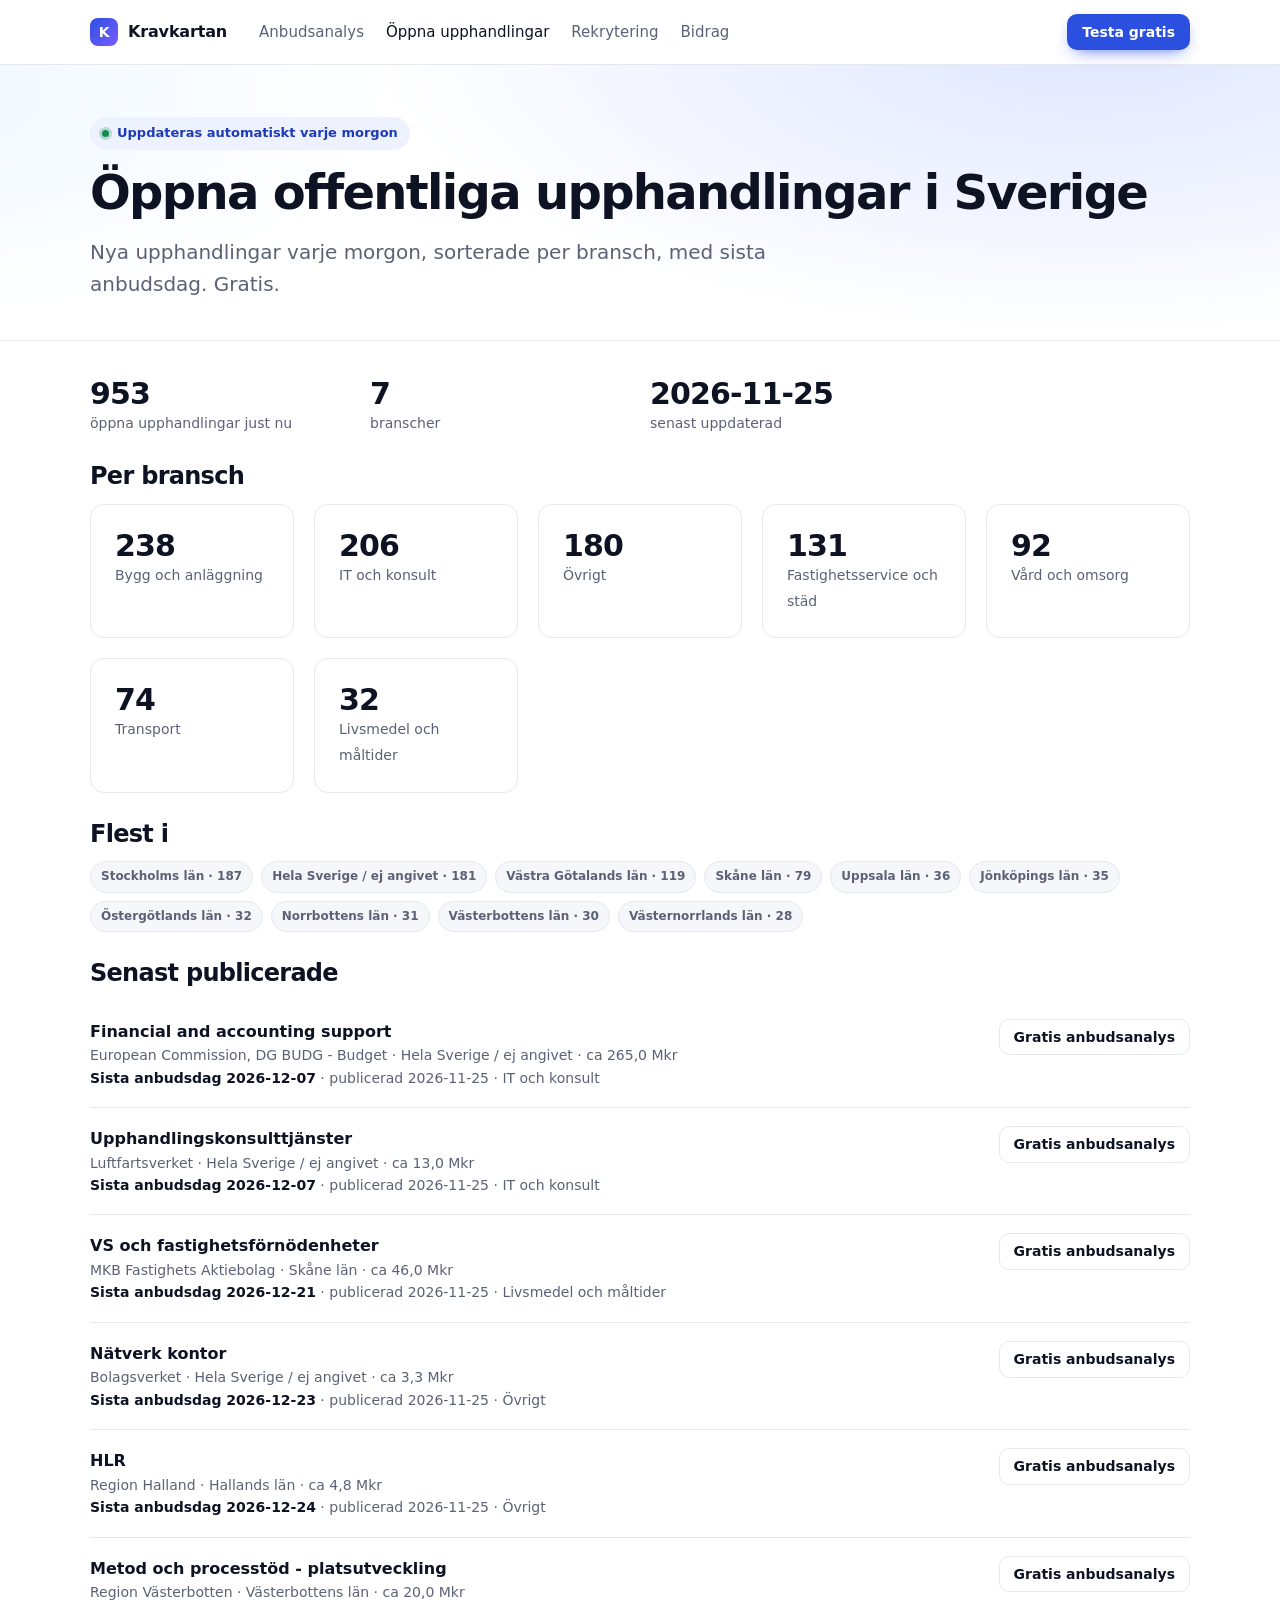
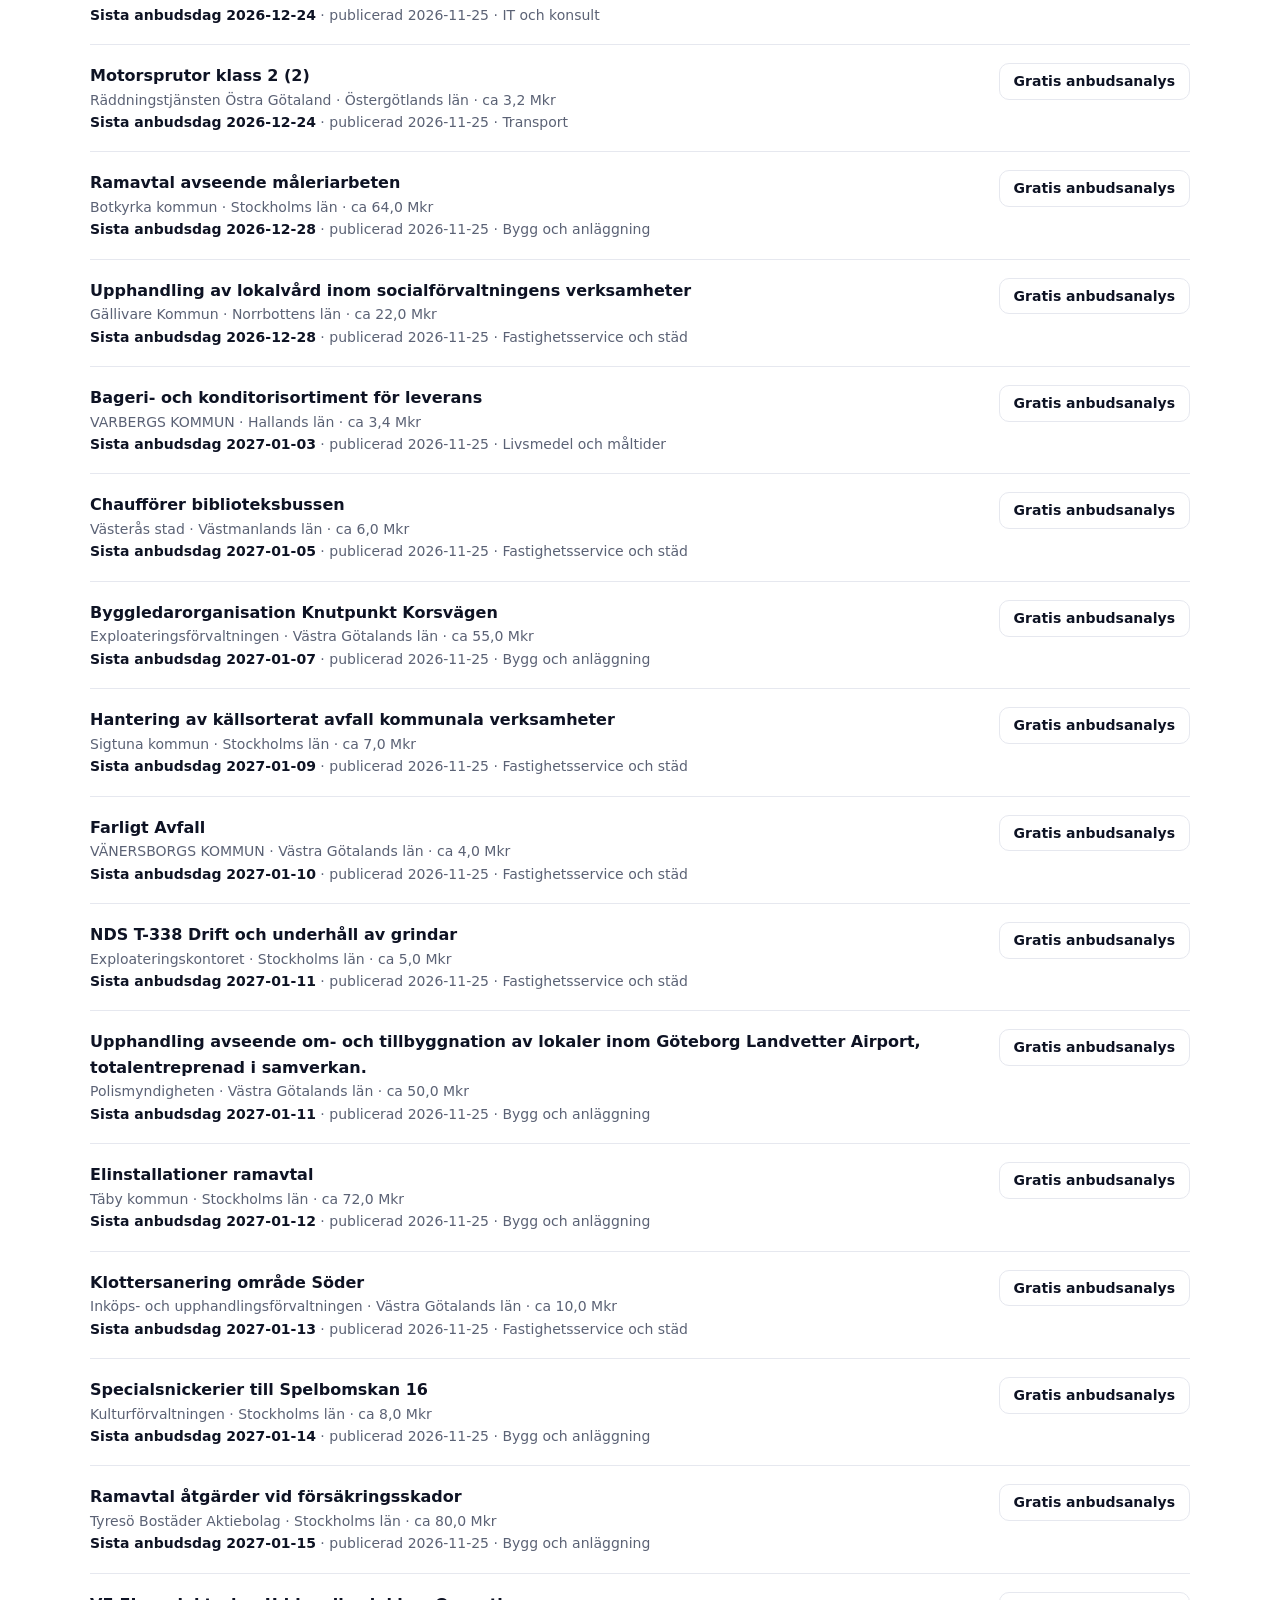
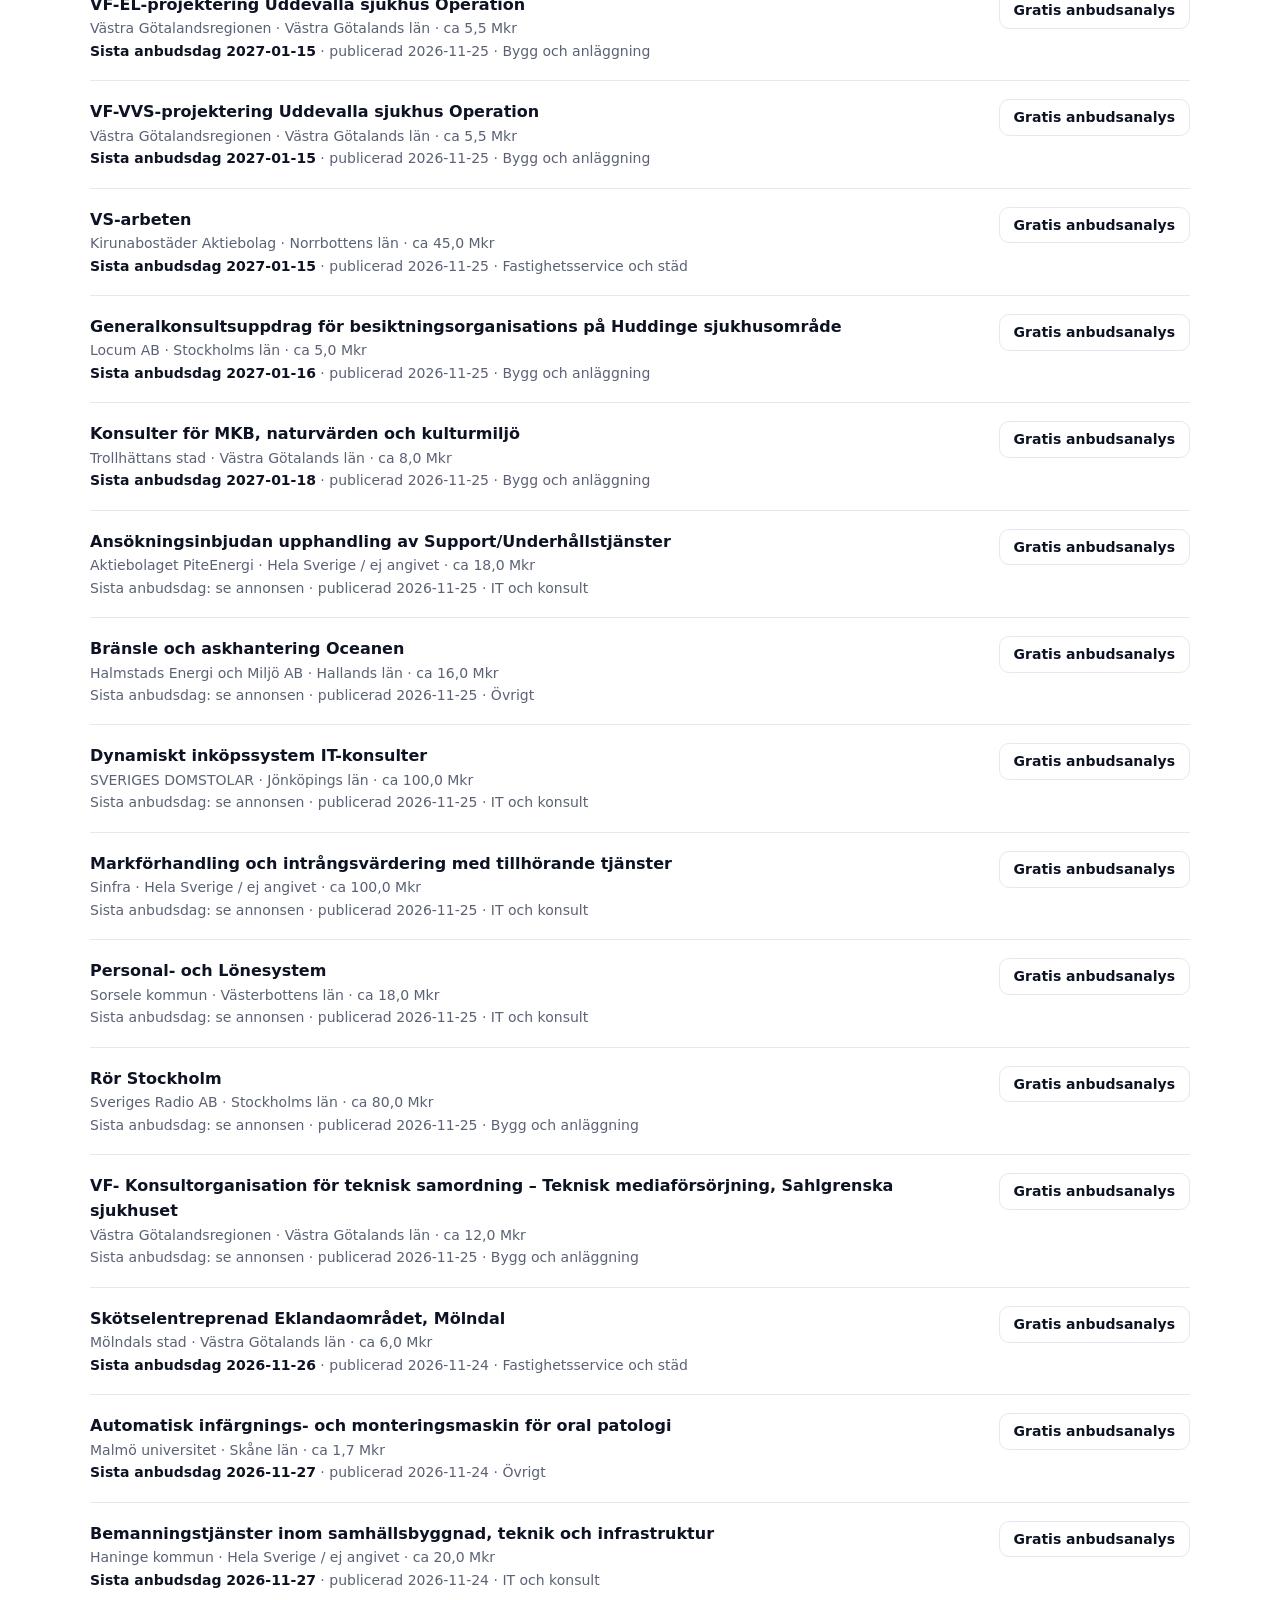
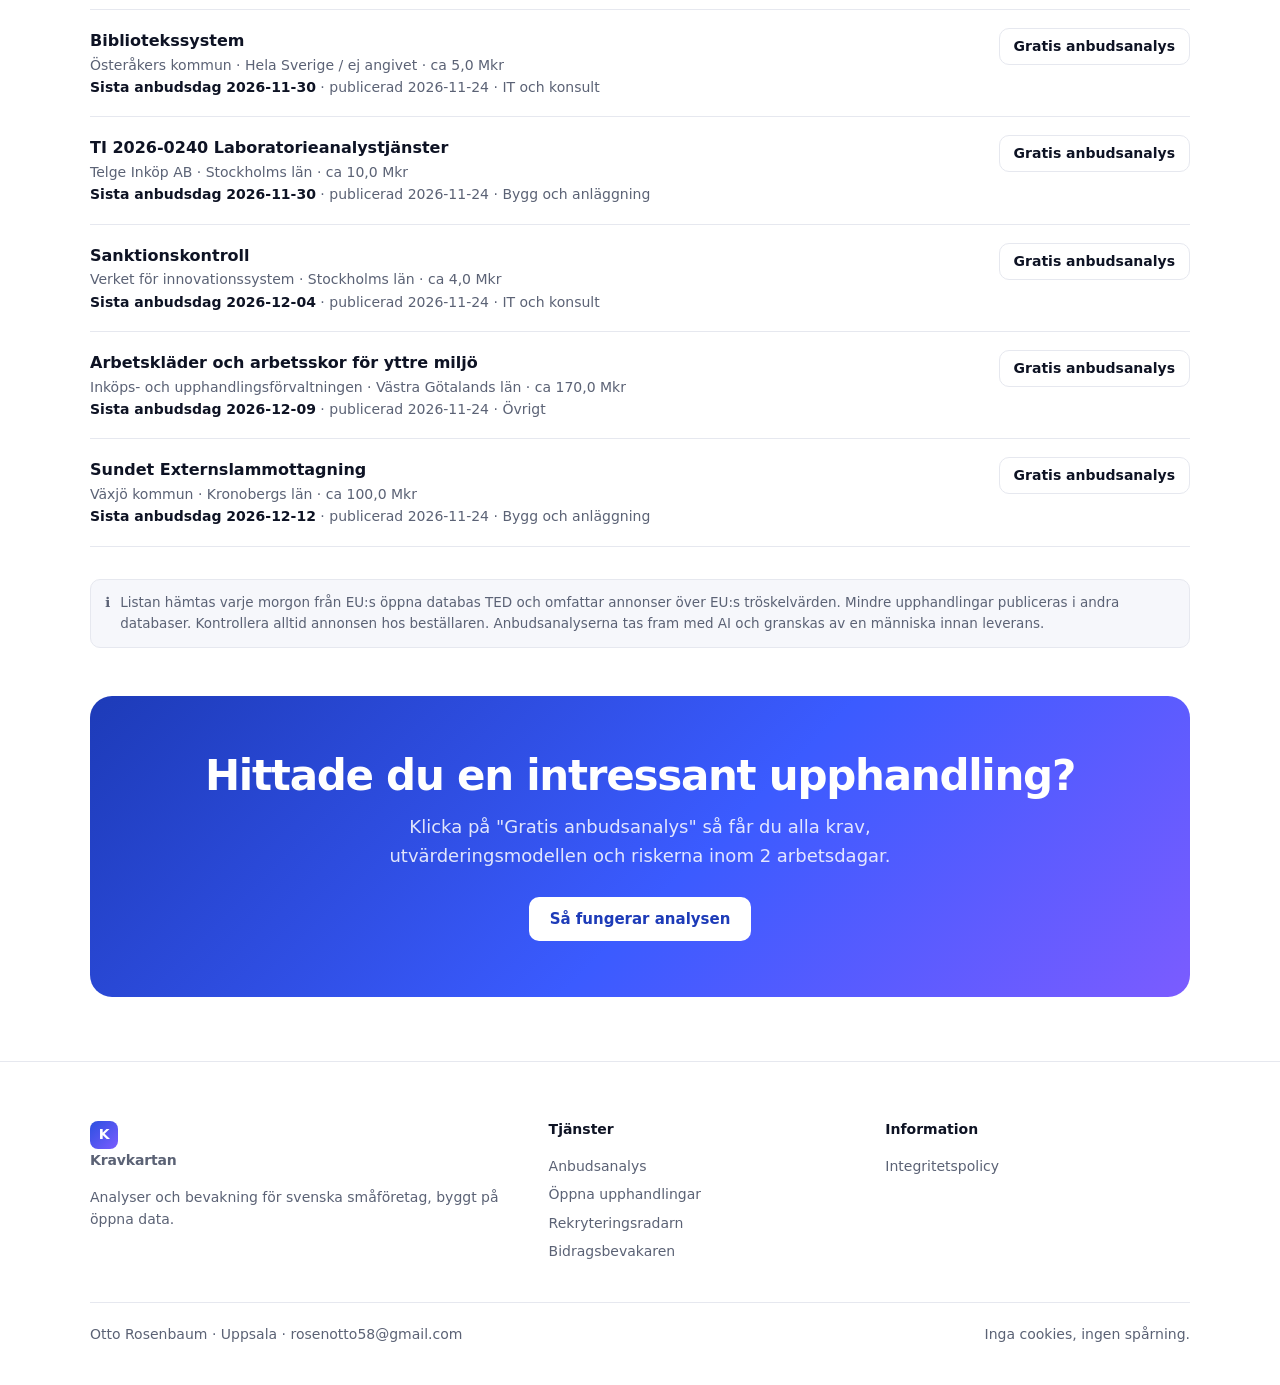
==== commit 60c34b45: "Daglig bevakning 2026-11-25" ====
--- a/bevakning/index.html
+++ b/bevakning/index.html
@@ -13,7 +13,7 @@
   <span class="pill"><span class="dot"></span>Uppdateras automatiskt varje morgon</span>
   <h1 style="font-size:clamp(32px,4.4vw,48px)">Öppna offentliga upphandlingar i Sverige</h1><p class="lead" style="margin:0">Nya upphandlingar varje morgon, sorterade per bransch, med sista anbudsdag. Gratis.</p>
 </div></header>
-<main><div class="wrap" style="padding-top:36px;padding-bottom:64px"><div class="facts" style="margin-bottom:28px"><div class="fact"><b>962</b><span>öppna upphandlingar just nu</span></div><div class="fact"><b>7</b><span>branscher</span></div><div class="fact"><b>2026-11-24</b><span>senast uppdaterad</span></div></div><h2 style="font-size:24px">Per bransch</h2><div class="grid-3" style="grid-template-columns:repeat(auto-fit,minmax(170px,1fr));margin-bottom:28px"><a class="card" href="bygg.html" style="color:inherit;text-decoration:none"><div class="fact"><b>231</b><span>Bygg och anläggning</span></div></a><a class="card" href="it-konsult.html" style="color:inherit;text-decoration:none"><div class="fact"><b>214</b><span>IT och konsult</span></div></a><a class="card" href="ovrigt.html" style="color:inherit;text-decoration:none"><div class="fact"><b>182</b><span>Övrigt</span></div></a><a class="card" href="fastighet-stad.html" style="color:inherit;text-decoration:none"><div class="fact"><b>131</b><span>Fastighetsservice och städ</span></div></a><a class="card" href="vard-omsorg.html" style="color:inherit;text-decoration:none"><div class="fact"><b>96</b><span>Vård och omsorg</span></div></a><a class="card" href="transport.html" style="color:inherit;text-decoration:none"><div class="fact"><b>77</b><span>Transport</span></div></a><a class="card" href="livsmedel.html" style="color:inherit;text-decoration:none"><div class="fact"><b>31</b><span>Livsmedel och måltider</span></div></a></div><h2 style="font-size:24px">Flest i</h2><div class="chips" style="margin-bottom:28px"><span class="chip">Stockholms län · 186</span><span class="chip">Hela Sverige / ej angivet · 184</span><span class="chip">Västra Götalands län · 120</span><span class="chip">Skåne län · 82</span><span class="chip">Uppsala län · 38</span><span class="chip">Jönköpings län · 34</span><span class="chip">Östergötlands län · 31</span><span class="chip">Norrbottens län · 30</span><span class="chip">Hallands län · 29</span><span class="chip">Västernorrlands län · 28</span></div><h2 style="font-size:24px">Senast publicerade</h2><div class="list-item"><div><a class="t" href="https://ted.europa.eu/sv/notice/-/detail/816428-2026" rel="noopener">Skötselentreprenad Eklandaområdet, Mölndal</a><div class="m">Mölndals stad · Västra Götalands län · ca 6,0 Mkr</div><div class="m"><span class="deadline">Sista anbudsdag 2026-11-26</span> · publicerad 2026-11-24 · Fastighetsservice och städ</div></div><a class="btn btn-secondary btn-sm" href="mailto:rosenotto58@gmail.com?subject=Gratis%20anbudsanalys%3A%20Sk%C3%B6tselentreprenad%20Eklandaomr%C3%A5det%2C%20M%C3%B6lndal%20%28816428-2026%29&body=Hej%21%0A%0AVi%20funderar%20p%C3%A5%20att%20l%C3%A4mna%20anbud%20i%3A%0ASk%C3%B6tselentreprenad%20Eklandaomr%C3%A5det%2C%20M%C3%B6lndal%0AM%C3%B6lndals%20stad%0ATED%3A%20https%3A//ted.europa.eu/sv/notice/-/detail/816428-2026%0A%0AVi%20vill%20g%C3%A4rna%20ha%20en%20gratis%20pilotanalys%20%28kravmatris%2C%20skall-krav%2C%20utv%C3%A4rderingsmodell%2C%20risker%29.%0AF%C3%B6retag%3A%0AKontaktperson%3A%0A%0A%28k%C3%A4lla%3A%20bevakning%29">Gratis anbudsanalys</a></div><div class="list-item"><div><a class="t" href="https://ted.europa.eu/sv/notice/-/detail/814281-2026" rel="noopener">Automatisk infärgnings- och monteringsmaskin för oral patologi</a><div class="m">Malmö universitet · Skåne län · ca 1,7 Mkr</div><div class="m"><span class="deadline">Sista anbudsdag 2026-11-27</span> · publicerad 2026-11-24 · Övrigt</div></div><a class="btn btn-secondary btn-sm" href="mailto:rosenotto58@gmail.com?subject=Gratis%20anbudsanalys%3A%20Automatisk%20inf%C3%A4rgnings-%20och%20monteringsmaskin%20f%C3%B6r%20oral%20patologi%20%28814281-2026%29&body=Hej%21%0A%0AVi%20funderar%20p%C3%A5%20att%20l%C3%A4mna%20anbud%20i%3A%0AAutomatisk%20inf%C3%A4rgnings-%20och%20monteringsmaskin%20f%C3%B6r%20oral%20patologi%0AMalm%C3%B6%20universitet%0ATED%3A%20https%3A//ted.europa.eu/sv/notice/-/detail/814281-2026%0A%0AVi%20vill%20g%C3%A4rna%20ha%20en%20gratis%20pilotanalys%20%28kravmatris%2C%20skall-krav%2C%20utv%C3%A4rderingsmodell%2C%20risker%29.%0AF%C3%B6retag%3A%0AKontaktperson%3A%0A%0A%28k%C3%A4lla%3A%20bevakning%29">Gratis anbudsanalys</a></div><div class="list-item"><div><a class="t" href="https://ted.europa.eu/sv/notice/-/detail/814638-2026" rel="noopener">Bemanningstjänster inom samhällsbyggnad, teknik och infrastruktur</a><div class="m">Haninge kommun · Hela Sverige / ej angivet · ca 20,0 Mkr</div><div class="m"><span class="deadline">Sista anbudsdag 2026-11-27</span> · publicerad 2026-11-24 · IT och konsult</div></div><a class="btn btn-secondary btn-sm" href="mailto:rosenotto58@gmail.com?subject=Gratis%20anbudsanalys%3A%20Bemanningstj%C3%A4nster%20inom%20samh%C3%A4llsbyggnad%2C%20teknik%20och%20infrastruktur%20%28814638-2026%29&body=Hej%21%0A%0AVi%20funderar%20p%C3%A5%20att%20l%C3%A4mna%20anbud%20i%3A%0ABemanningstj%C3%A4nster%20inom%20samh%C3%A4llsbyggnad%2C%20teknik%20och%20infrastruktur%0AHaninge%20kommun%0ATED%3A%20https%3A//ted.europa.eu/sv/notice/-/detail/814638-2026%0A%0AVi%20vill%20g%C3%A4rna%20ha%20en%20gratis%20pilotanalys%20%28kravmatris%2C%20skall-krav%2C%20utv%C3%A4rderingsmodell%2C%20risker%29.%0AF%C3%B6retag%3A%0AKontaktperson%3A%0A%0A%28k%C3%A4lla%3A%20bevakning%29">Gratis anbudsanalys</a></div><div class="list-item"><div><a class="t" href="https://ted.europa.eu/sv/notice/-/detail/814797-2026" rel="noopener">Bibliotekssystem</a><div class="m">Österåkers kommun · Hela Sverige / ej angivet · ca 5,0 Mkr</div><div class="m"><span class="deadline">Sista anbudsdag 2026-11-30</span> · publicerad 2026-11-24 · IT och konsult</div></div><a class="btn btn-secondary btn-sm" href="mailto:rosenotto58@gmail.com?subject=Gratis%20anbudsanalys%3A%20Bibliotekssystem%20%28814797-2026%29&body=Hej%21%0A%0AVi%20funderar%20p%C3%A5%20att%20l%C3%A4mna%20anbud%20i%3A%0ABibliotekssystem%0A%C3%96ster%C3%A5kers%20kommun%0ATED%3A%20https%3A//ted.europa.eu/sv/notice/-/detail/814797-2026%0A%0AVi%20vill%20g%C3%A4rna%20ha%20en%20gratis%20pilotanalys%20%28kravmatris%2C%20skall-krav%2C%20utv%C3%A4rderingsmodell%2C%20risker%29.%0AF%C3%B6retag%3A%0AKontaktperson%3A%0A%0A%28k%C3%A4lla%3A%20bevakning%29">Gratis anbudsanalys</a></div><div class="list-item"><div><a class="t" href="https://ted.europa.eu/sv/notice/-/detail/816427-2026" rel="noopener">TI 2026-0240 Laboratorieanalystjänster</a><div class="m">Telge Inköp AB · Stockholms län · ca 10,0 Mkr</div><div class="m"><span class="deadline">Sista anbudsdag 2026-11-30</span> · publicerad 2026-11-24 · Bygg och anläggning</div></div><a class="btn btn-secondary btn-sm" href="mailto:rosenotto58@gmail.com?subject=Gratis%20anbudsanalys%3A%20TI%202026-0240%20Laboratorieanalystj%C3%A4nster%20%28816427-2026%29&body=Hej%21%0A%0AVi%20funderar%20p%C3%A5%20att%20l%C3%A4mna%20anbud%20i%3A%0ATI%202026-0240%20Laboratorieanalystj%C3%A4nster%0ATelge%20Ink%C3%B6p%20AB%0ATED%3A%20https%3A//ted.europa.eu/sv/notice/-/detail/816427-2026%0A%0AVi%20vill%20g%C3%A4rna%20ha%20en%20gratis%20pilotanalys%20%28kravmatris%2C%20skall-krav%2C%20utv%C3%A4rderingsmodell%2C%20risker%29.%0AF%C3%B6retag%3A%0AKontaktperson%3A%0A%0A%28k%C3%A4lla%3A%20bevakning%29">Gratis anbudsanalys</a></div><div class="list-item"><div><a class="t" href="https://ted.europa.eu/sv/notice/-/detail/815079-2026" rel="noopener">Sanktionskontroll</a><div class="m">Verket för innovationssystem · Stockholms län · ca 4,0 Mkr</div><div class="m"><span class="deadline">Sista anbudsdag 2026-12-04</span> · publicerad 2026-11-24 · IT och konsult</div></div><a class="btn btn-secondary btn-sm" href="mailto:rosenotto58@gmail.com?subject=Gratis%20anbudsanalys%3A%20Sanktionskontroll%20%28815079-2026%29&body=Hej%21%0A%0AVi%20funderar%20p%C3%A5%20att%20l%C3%A4mna%20anbud%20i%3A%0ASanktionskontroll%0AVerket%20f%C3%B6r%20innovationssystem%0ATED%3A%20https%3A//ted.europa.eu/sv/notice/-/detail/815079-2026%0A%0AVi%20vill%20g%C3%A4rna%20ha%20en%20gratis%20pilotanalys%20%28kravmatris%2C%20skall-krav%2C%20utv%C3%A4rderingsmodell%2C%20risker%29.%0AF%C3%B6retag%3A%0AKontaktperson%3A%0A%0A%28k%C3%A4lla%3A%20bevakning%29">Gratis anbudsanalys</a></div><div class="list-item"><div><a class="t" href="https://ted.europa.eu/sv/notice/-/detail/815406-2026" rel="noopener">Arbetskläder och arbetsskor för yttre miljö</a><div class="m">Inköps- och upphandlingsförvaltningen · Västra Götalands län · ca 170,0 Mkr</div><div class="m"><span class="deadline">Sista anbudsdag 2026-12-09</span> · publicerad 2026-11-24 · Övrigt</div></div><a class="btn btn-secondary btn-sm" href="mailto:rosenotto58@gmail.com?subject=Gratis%20anbudsanalys%3A%20Arbetskl%C3%A4der%20och%20arbetsskor%20f%C3%B6r%20yttre%20milj%C3%B6%20%28815406-2026%29&body=Hej%21%0A%0AVi%20funderar%20p%C3%A5%20att%20l%C3%A4mna%20anbud%20i%3A%0AArbetskl%C3%A4der%20och%20arbetsskor%20f%C3%B6r%20yttre%20milj%C3%B6%0AInk%C3%B6ps-%20och%20upphandlingsf%C3%B6rvaltningen%0ATED%3A%20https%3A//ted.europa.eu/sv/notice/-/detail/815406-2026%0A%0AVi%20vill%20g%C3%A4rna%20ha%20en%20gratis%20pilotanalys%20%28kravmatris%2C%20skall-krav%2C%20utv%C3%A4rderingsmodell%2C%20risker%29.%0AF%C3%B6retag%3A%0AKontaktperson%3A%0A%0A%28k%C3%A4lla%3A%20bevakning%29">Gratis anbudsanalys</a></div><div class="list-item"><div><a class="t" href="https://ted.europa.eu/sv/notice/-/detail/815926-2026" rel="noopener">Sundet Externslammottagning</a><div class="m">Växjö kommun · Kronobergs län · ca 100,0 Mkr</div><div class="m"><span class="deadline">Sista anbudsdag 2026-12-12</span> · publicerad 2026-11-24 · Bygg och anläggning</div></div><a class="btn btn-secondary btn-sm" href="mailto:rosenotto58@gmail.com?subject=Gratis%20anbudsanalys%3A%20Sundet%20Externslammottagning%20%28815926-2026%29&body=Hej%21%0A%0AVi%20funderar%20p%C3%A5%20att%20l%C3%A4mna%20anbud%20i%3A%0ASundet%20Externslammottagning%0AV%C3%A4xj%C3%B6%20kommun%0ATED%3A%20https%3A//ted.europa.eu/sv/notice/-/detail/815926-2026%0A%0AVi%20vill%20g%C3%A4rna%20ha%20en%20gratis%20pilotanalys%20%28kravmatris%2C%20skall-krav%2C%20utv%C3%A4rderingsmodell%2C%20risker%29.%0AF%C3%B6retag%3A%0AKontaktperson%3A%0A%0A%28k%C3%A4lla%3A%20bevakning%29">Gratis anbudsanalys</a></div><div class="list-item"><div><a class="t" href="https://ted.europa.eu/sv/notice/-/detail/814773-2026" rel="noopener">Operationslampor</a><div class="m">Region Västerbotten · Västerbottens län · ca 12,0 Mkr</div><div class="m"><span class="deadline">Sista anbudsdag 2026-12-18</span> · publicerad 2026-11-24 · Övrigt</div></div><a class="btn btn-secondary btn-sm" href="mailto:rosenotto58@gmail.com?subject=Gratis%20anbudsanalys%3A%20Operationslampor%20%28814773-2026%29&body=Hej%21%0A%0AVi%20funderar%20p%C3%A5%20att%20l%C3%A4mna%20anbud%20i%3A%0AOperationslampor%0ARegion%20V%C3%A4sterbotten%0ATED%3A%20https%3A//ted.europa.eu/sv/notice/-/detail/814773-2026%0A%0AVi%20vill%20g%C3%A4rna%20ha%20en%20gratis%20pilotanalys%20%28kravmatris%2C%20skall-krav%2C%20utv%C3%A4rderingsmodell%2C%20risker%29.%0AF%C3%B6retag%3A%0AKontaktperson%3A%0A%0A%28k%C3%A4lla%3A%20bevakning%29">Gratis anbudsanalys</a></div><div class="list-item"><div><a class="t" href="https://ted.europa.eu/sv/notice/-/detail/815687-2026" rel="noopener">Omhändertagande av tryckimpregnerat träavfall från återvinningscentraler</a><div class="m">Vatten &amp; Miljö i Väst AB · Hallands län · ca 5,0 Mkr</div><div class="m"><span class="deadline">Sista anbudsdag 2026-12-19</span> · publicerad 2026-11-24 · Fastighetsservice och städ</div></div><a class="btn btn-secondary btn-sm" href="mailto:rosenotto58@gmail.com?subject=Gratis%20anbudsanalys%3A%20Omh%C3%A4ndertagande%20av%20tryckimpregnerat%20tr%C3%A4avfall%20fr%C3%A5n%20%C3%A5tervinningscentraler%20%28815687-2026%29&body=Hej%21%0A%0AVi%20funderar%20p%C3%A5%20att%20l%C3%A4mna%20anbud%20i%3A%0AOmh%C3%A4ndertagande%20av%20tryckimpregnerat%20tr%C3%A4avfall%20fr%C3%A5n%20%C3%A5tervinningscentraler%0AVatten%20%26%20Milj%C3%B6%20i%20V%C3%A4st%20AB%0ATED%3A%20https%3A//ted.europa.eu/sv/notice/-/detail/815687-2026%0A%0AVi%20vill%20g%C3%A4rna%20ha%20en%20gratis%20pilotanalys%20%28kravmatris%2C%20skall-krav%2C%20utv%C3%A4rderingsmodell%2C%20risker%29.%0AF%C3%B6retag%3A%0AKontaktperson%3A%0A%0A%28k%C3%A4lla%3A%20bevakning%29">Gratis anbudsanalys</a></div><div class="list-item"><div><a class="t" href="https://ted.europa.eu/sv/notice/-/detail/816003-2026" rel="noopener">Ballast</a><div class="m">Kristianstads kommun · Skåne län · ca 28,0 Mkr</div><div class="m"><span class="deadline">Sista anbudsdag 2026-12-21</span> · publicerad 2026-11-24 · Övrigt</div></div><a class="btn btn-secondary btn-sm" href="mailto:rosenotto58@gmail.com?subject=Gratis%20anbudsanalys%3A%20Ballast%20%28816003-2026%29&body=Hej%21%0A%0AVi%20funderar%20p%C3%A5%20att%20l%C3%A4mna%20anbud%20i%3A%0ABallast%0AKristianstads%20kommun%0ATED%3A%20https%3A//ted.europa.eu/sv/notice/-/detail/816003-2026%0A%0AVi%20vill%20g%C3%A4rna%20ha%20en%20gratis%20pilotanalys%20%28kravmatris%2C%20skall-krav%2C%20utv%C3%A4rderingsmodell%2C%20risker%29.%0AF%C3%B6retag%3A%0AKontaktperson%3A%0A%0A%28k%C3%A4lla%3A%20bevakning%29">Gratis anbudsanalys</a></div><div class="list-item"><div><a class="t" href="https://ted.europa.eu/sv/notice/-/detail/815506-2026" rel="noopener">Ramavtal avseende huggning och drivning vid våtmarksrestaurering i Västerbotten</a><div class="m">Statens fastighetsverk · Västerbottens län · ca 6,0 Mkr</div><div class="m"><span class="deadline">Sista anbudsdag 2026-12-21</span> · publicerad 2026-11-24 · Fastighetsservice och städ</div></div><a class="btn btn-secondary btn-sm" href="mailto:rosenotto58@gmail.com?subject=Gratis%20anbudsanalys%3A%20Ramavtal%20avseende%20huggning%20och%20drivning%20vid%20v%C3%A5tmarksrestaurering%20i%20V%C3%A4sterbotten%20%28815506-2026%29&body=Hej%21%0A%0AVi%20funderar%20p%C3%A5%20att%20l%C3%A4mna%20anbud%20i%3A%0ARamavtal%20avseende%20huggning%20och%20drivning%20vid%20v%C3%A5tmarksrestaurering%20i%20V%C3%A4sterbotten%0AStatens%20fastighetsverk%0ATED%3A%20https%3A//ted.europa.eu/sv/notice/-/detail/815506-2026%0A%0AVi%20vill%20g%C3%A4rna%20ha%20en%20gratis%20pilotanalys%20%28kravmatris%2C%20skall-krav%2C%20utv%C3%A4rderingsmodell%2C%20risker%29.%0AF%C3%B6retag%3A%0AKontaktperson%3A%0A%0A%28k%C3%A4lla%3A%20bevakning%29">Gratis anbudsanalys</a></div><div class="list-item"><div><a class="t" href="https://ted.europa.eu/sv/notice/-/detail/817430-2026" rel="noopener">Tross och Scenteknik till Sollidenscenen</a><div class="m">Stiftelsen Skansen · Stockholms län · ca 12,0 Mkr</div><div class="m"><span class="deadline">Sista anbudsdag 2026-12-21</span> · publicerad 2026-11-24 · Bygg och anläggning</div></div><a class="btn btn-secondary btn-sm" href="mailto:rosenotto58@gmail.com?subject=Gratis%20anbudsanalys%3A%20Tross%20och%20Scenteknik%20till%20Sollidenscenen%20%28817430-2026%29&body=Hej%21%0A%0AVi%20funderar%20p%C3%A5%20att%20l%C3%A4mna%20anbud%20i%3A%0ATross%20och%20Scenteknik%20till%20Sollidenscenen%0AStiftelsen%20Skansen%0ATED%3A%20https%3A//ted.europa.eu/sv/notice/-/detail/817430-2026%0A%0AVi%20vill%20g%C3%A4rna%20ha%20en%20gratis%20pilotanalys%20%28kravmatris%2C%20skall-krav%2C%20utv%C3%A4rderingsmodell%2C%20risker%29.%0AF%C3%B6retag%3A%0AKontaktperson%3A%0A%0A%28k%C3%A4lla%3A%20bevakning%29">Gratis anbudsanalys</a></div><div class="list-item"><div><a class="t" href="https://ted.europa.eu/sv/notice/-/detail/814545-2026" rel="noopener">Två (2) batterier för laddning av elmaskiner</a><div class="m">Uppsala kommun · Uppsala län · ca 9,0 Mkr</div><div class="m"><span class="deadline">Sista anbudsdag 2026-12-21</span> · publicerad 2026-11-24 · Övrigt</div></div><a class="btn btn-secondary btn-sm" href="mailto:rosenotto58@gmail.com?subject=Gratis%20anbudsanalys%3A%20Tv%C3%A5%20%282%29%20batterier%20f%C3%B6r%20laddning%20av%20elmaskiner%20%28814545-2026%29&body=Hej%21%0A%0AVi%20funderar%20p%C3%A5%20att%20l%C3%A4mna%20anbud%20i%3A%0ATv%C3%A5%20%282%29%20batterier%20f%C3%B6r%20laddning%20av%20elmaskiner%0AUppsala%20kommun%0ATED%3A%20https%3A//ted.europa.eu/sv/notice/-/detail/814545-2026%0A%0AVi%20vill%20g%C3%A4rna%20ha%20en%20gratis%20pilotanalys%20%28kravmatris%2C%20skall-krav%2C%20utv%C3%A4rderingsmodell%2C%20risker%29.%0AF%C3%B6retag%3A%0AKontaktperson%3A%0A%0A%28k%C3%A4lla%3A%20bevakning%29">Gratis anbudsanalys</a></div><div class="list-item"><div><a class="t" href="https://ted.europa.eu/sv/notice/-/detail/815410-2026" rel="noopener">Bostäder med särskild service LSS Valthornsgatan 3</a><div class="m">Linköpings kommun · Hela Sverige / ej angivet · ca 50,0 Mkr</div><div class="m"><span class="deadline">Sista anbudsdag 2026-12-22</span> · publicerad 2026-11-24 · Vård och omsorg</div></div><a class="btn btn-secondary btn-sm" href="mailto:rosenotto58@gmail.com?subject=Gratis%20anbudsanalys%3A%20Bost%C3%A4der%20med%20s%C3%A4rskild%20service%20LSS%20Valthornsgatan%203%20%28815410-2026%29&body=Hej%21%0A%0AVi%20funderar%20p%C3%A5%20att%20l%C3%A4mna%20anbud%20i%3A%0ABost%C3%A4der%20med%20s%C3%A4rskild%20service%20LSS%20Valthornsgatan%203%0ALink%C3%B6pings%20kommun%0ATED%3A%20https%3A//ted.europa.eu/sv/notice/-/detail/815410-2026%0A%0AVi%20vill%20g%C3%A4rna%20ha%20en%20gratis%20pilotanalys%20%28kravmatris%2C%20skall-krav%2C%20utv%C3%A4rderingsmodell%2C%20risker%29.%0AF%C3%B6retag%3A%0AKontaktperson%3A%0A%0A%28k%C3%A4lla%3A%20bevakning%29">Gratis anbudsanalys</a></div><div class="list-item"><div><a class="t" href="https://ted.europa.eu/sv/notice/-/detail/814391-2026" rel="noopener">Bostäder med särskild service LSS Yrkesvägen 2-4</a><div class="m">Linköpings kommun · Hela Sverige / ej angivet · ca 50,0 Mkr</div><div class="m"><span class="deadline">Sista anbudsdag 2026-12-22</span> · publicerad 2026-11-24 · Vård och omsorg</div></div><a class="btn btn-secondary btn-sm" href="mailto:rosenotto58@gmail.com?subject=Gratis%20anbudsanalys%3A%20Bost%C3%A4der%20med%20s%C3%A4rskild%20service%20LSS%20Yrkesv%C3%A4gen%202-4%20%28814391-2026%29&body=Hej%21%0A%0AVi%20funderar%20p%C3%A5%20att%20l%C3%A4mna%20anbud%20i%3A%0ABost%C3%A4der%20med%20s%C3%A4rskild%20service%20LSS%20Yrkesv%C3%A4gen%202-4%0ALink%C3%B6pings%20kommun%0ATED%3A%20https%3A//ted.europa.eu/sv/notice/-/detail/814391-2026%0A%0AVi%20vill%20g%C3%A4rna%20ha%20en%20gratis%20pilotanalys%20%28kravmatris%2C%20skall-krav%2C%20utv%C3%A4rderingsmodell%2C%20risker%29.%0AF%C3%B6retag%3A%0AKontaktperson%3A%0A%0A%28k%C3%A4lla%3A%20bevakning%29">Gratis anbudsanalys</a></div><div class="list-item"><div><a class="t" href="https://ted.europa.eu/sv/notice/-/detail/816081-2026" rel="noopener">Rekryteringstjänster</a><div class="m">Västra Götalandsregionen · Hela Sverige / ej angivet · ca 6,0 Mkr</div><div class="m"><span class="deadline">Sista anbudsdag 2026-12-22</span> · publicerad 2026-11-24 · IT och konsult</div></div><a class="btn btn-secondary btn-sm" href="mailto:rosenotto58@gmail.com?subject=Gratis%20anbudsanalys%3A%20Rekryteringstj%C3%A4nster%20%28816081-2026%29&body=Hej%21%0A%0AVi%20funderar%20p%C3%A5%20att%20l%C3%A4mna%20anbud%20i%3A%0ARekryteringstj%C3%A4nster%0AV%C3%A4stra%20G%C3%B6talandsregionen%0ATED%3A%20https%3A//ted.europa.eu/sv/notice/-/detail/816081-2026%0A%0AVi%20vill%20g%C3%A4rna%20ha%20en%20gratis%20pilotanalys%20%28kravmatris%2C%20skall-krav%2C%20utv%C3%A4rderingsmodell%2C%20risker%29.%0AF%C3%B6retag%3A%0AKontaktperson%3A%0A%0A%28k%C3%A4lla%3A%20bevakning%29">Gratis anbudsanalys</a></div><div class="list-item"><div><a class="t" href="https://ted.europa.eu/sv/notice/-/detail/815272-2026" rel="noopener">Ultraljud Klinisk fysiologi 2027</a><div class="m">Region Västernorrland · Västernorrlands län · ca 17,5 Mkr</div><div class="m"><span class="deadline">Sista anbudsdag 2026-12-22</span> · publicerad 2026-11-24 · Vård och omsorg</div></div><a class="btn btn-secondary btn-sm" href="mailto:rosenotto58@gmail.com?subject=Gratis%20anbudsanalys%3A%20Ultraljud%20Klinisk%20fysiologi%202027%20%28815272-2026%29&body=Hej%21%0A%0AVi%20funderar%20p%C3%A5%20att%20l%C3%A4mna%20anbud%20i%3A%0AUltraljud%20Klinisk%20fysiologi%202027%0ARegion%20V%C3%A4sternorrland%0ATED%3A%20https%3A//ted.europa.eu/sv/notice/-/detail/815272-2026%0A%0AVi%20vill%20g%C3%A4rna%20ha%20en%20gratis%20pilotanalys%20%28kravmatris%2C%20skall-krav%2C%20utv%C3%A4rderingsmodell%2C%20risker%29.%0AF%C3%B6retag%3A%0AKontaktperson%3A%0A%0A%28k%C3%A4lla%3A%20bevakning%29">Gratis anbudsanalys</a></div><div class="list-item"><div><a class="t" href="https://ted.europa.eu/sv/notice/-/detail/816671-2026" rel="noopener">Ambulansdäck och däckservice</a><div class="m">Region Gävleborg · Gävleborgs län · ca 3,0 Mkr</div><div class="m"><span class="deadline">Sista anbudsdag 2026-12-23</span> · publicerad 2026-11-24 · Transport</div></div><a class="btn btn-secondary btn-sm" href="mailto:rosenotto58@gmail.com?subject=Gratis%20anbudsanalys%3A%20Ambulansd%C3%A4ck%20och%20d%C3%A4ckservice%20%28816671-2026%29&body=Hej%21%0A%0AVi%20funderar%20p%C3%A5%20att%20l%C3%A4mna%20anbud%20i%3A%0AAmbulansd%C3%A4ck%20och%20d%C3%A4ckservice%0ARegion%20G%C3%A4vleborg%0ATED%3A%20https%3A//ted.europa.eu/sv/notice/-/detail/816671-2026%0A%0AVi%20vill%20g%C3%A4rna%20ha%20en%20gratis%20pilotanalys%20%28kravmatris%2C%20skall-krav%2C%20utv%C3%A4rderingsmodell%2C%20risker%29.%0AF%C3%B6retag%3A%0AKontaktperson%3A%0A%0A%28k%C3%A4lla%3A%20bevakning%29">Gratis anbudsanalys</a></div><div class="list-item"><div><a class="t" href="https://ted.europa.eu/sv/notice/-/detail/816524-2026" rel="noopener">Företagshälsovård/krisstöd och Personalstöd</a><div class="m">Österåkers kommun · Stockholms län · ca 6,2 Mkr</div><div class="m"><span class="deadline">Sista anbudsdag 2026-12-23</span> · publicerad 2026-11-24 · Vård och omsorg</div></div><a class="btn btn-secondary btn-sm" href="mailto:rosenotto58@gmail.com?subject=Gratis%20anbudsanalys%3A%20F%C3%B6retagsh%C3%A4lsov%C3%A5rd/krisst%C3%B6d%20och%20Personalst%C3%B6d%20%28816524-2026%29&body=Hej%21%0A%0AVi%20funderar%20p%C3%A5%20att%20l%C3%A4mna%20anbud%20i%3A%0AF%C3%B6retagsh%C3%A4lsov%C3%A5rd/krisst%C3%B6d%20och%20Personalst%C3%B6d%0A%C3%96ster%C3%A5kers%20kommun%0ATED%3A%20https%3A//ted.europa.eu/sv/notice/-/detail/816524-2026%0A%0AVi%20vill%20g%C3%A4rna%20ha%20en%20gratis%20pilotanalys%20%28kravmatris%2C%20skall-krav%2C%20utv%C3%A4rderingsmodell%2C%20risker%29.%0AF%C3%B6retag%3A%0AKontaktperson%3A%0A%0A%28k%C3%A4lla%3A%20bevakning%29">Gratis anbudsanalys</a></div><div class="list-item"><div><a class="t" href="https://ted.europa.eu/sv/notice/-/detail/815883-2026" rel="noopener">OMTAG - Konventionella röntgenutrustningar</a><div class="m">Region Gävleborg · Hela Sverige / ej angivet · ca 12,0 Mkr</div><div class="m"><span class="deadline">Sista anbudsdag 2026-12-23</span> · publicerad 2026-11-24 · Vård och omsorg</div></div><a class="btn btn-secondary btn-sm" href="mailto:rosenotto58@gmail.com?subject=Gratis%20anbudsanalys%3A%20OMTAG%20-%20Konventionella%20r%C3%B6ntgenutrustningar%20%28815883-2026%29&body=Hej%21%0A%0AVi%20funderar%20p%C3%A5%20att%20l%C3%A4mna%20anbud%20i%3A%0AOMTAG%20-%20Konventionella%20r%C3%B6ntgenutrustningar%0ARegion%20G%C3%A4vleborg%0ATED%3A%20https%3A//ted.europa.eu/sv/notice/-/detail/815883-2026%0A%0AVi%20vill%20g%C3%A4rna%20ha%20en%20gratis%20pilotanalys%20%28kravmatris%2C%20skall-krav%2C%20utv%C3%A4rderingsmodell%2C%20risker%29.%0AF%C3%B6retag%3A%0AKontaktperson%3A%0A%0A%28k%C3%A4lla%3A%20bevakning%29">Gratis anbudsanalys</a></div><div class="list-item"><div><a class="t" href="https://ted.europa.eu/sv/notice/-/detail/815944-2026" rel="noopener">Trä- och byggvaror</a><div class="m">Trollhättans stad · Västra Götalands län · ca 6,0 Mkr</div><div class="m"><span class="deadline">Sista anbudsdag 2026-12-23</span> · publicerad 2026-11-24 · Bygg och anläggning</div></div><a class="btn btn-secondary btn-sm" href="mailto:rosenotto58@gmail.com?subject=Gratis%20anbudsanalys%3A%20Tr%C3%A4-%20och%20byggvaror%20%28815944-2026%29&body=Hej%21%0A%0AVi%20funderar%20p%C3%A5%20att%20l%C3%A4mna%20anbud%20i%3A%0ATr%C3%A4-%20och%20byggvaror%0ATrollh%C3%A4ttans%20stad%0ATED%3A%20https%3A//ted.europa.eu/sv/notice/-/detail/815944-2026%0A%0AVi%20vill%20g%C3%A4rna%20ha%20en%20gratis%20pilotanalys%20%28kravmatris%2C%20skall-krav%2C%20utv%C3%A4rderingsmodell%2C%20risker%29.%0AF%C3%B6retag%3A%0AKontaktperson%3A%0A%0A%28k%C3%A4lla%3A%20bevakning%29">Gratis anbudsanalys</a></div><div class="list-item"><div><a class="t" href="https://ted.europa.eu/sv/notice/-/detail/814569-2026" rel="noopener">Släckfordon</a><div class="m">Räddningstjänsten Syd · Hela Sverige / ej angivet · ca 4,0 Mkr</div><div class="m"><span class="deadline">Sista anbudsdag 2026-12-27</span> · publicerad 2026-11-24 · Transport</div></div><a class="btn btn-secondary btn-sm" href="mailto:rosenotto58@gmail.com?subject=Gratis%20anbudsanalys%3A%20Sl%C3%A4ckfordon%20%28814569-2026%29&body=Hej%21%0A%0AVi%20funderar%20p%C3%A5%20att%20l%C3%A4mna%20anbud%20i%3A%0ASl%C3%A4ckfordon%0AR%C3%A4ddningstj%C3%A4nsten%20Syd%0ATED%3A%20https%3A//ted.europa.eu/sv/notice/-/detail/814569-2026%0A%0AVi%20vill%20g%C3%A4rna%20ha%20en%20gratis%20pilotanalys%20%28kravmatris%2C%20skall-krav%2C%20utv%C3%A4rderingsmodell%2C%20risker%29.%0AF%C3%B6retag%3A%0AKontaktperson%3A%0A%0A%28k%C3%A4lla%3A%20bevakning%29">Gratis anbudsanalys</a></div><div class="list-item"><div><a class="t" href="https://ted.europa.eu/sv/notice/-/detail/814911-2026" rel="noopener">EKG elektroder</a><div class="m">Västra Götalandsregionen · Västra Götalands län · ca 27,0 Mkr</div><div class="m"><span class="deadline">Sista anbudsdag 2026-12-29</span> · publicerad 2026-11-24 · Övrigt</div></div><a class="btn btn-secondary btn-sm" href="mailto:rosenotto58@gmail.com?subject=Gratis%20anbudsanalys%3A%20EKG%20elektroder%20%28814911-2026%29&body=Hej%21%0A%0AVi%20funderar%20p%C3%A5%20att%20l%C3%A4mna%20anbud%20i%3A%0AEKG%20elektroder%0AV%C3%A4stra%20G%C3%B6talandsregionen%0ATED%3A%20https%3A//ted.europa.eu/sv/notice/-/detail/814911-2026%0A%0AVi%20vill%20g%C3%A4rna%20ha%20en%20gratis%20pilotanalys%20%28kravmatris%2C%20skall-krav%2C%20utv%C3%A4rderingsmodell%2C%20risker%29.%0AF%C3%B6retag%3A%0AKontaktperson%3A%0A%0A%28k%C3%A4lla%3A%20bevakning%29">Gratis anbudsanalys</a></div><div class="list-item"><div><a class="t" href="https://ted.europa.eu/sv/notice/-/detail/817490-2026" rel="noopener">Drift och underhåll vattenkonst</a><div class="m">Täby kommun · Stockholms län · ca 2,0 Mkr</div><div class="m"><span class="deadline">Sista anbudsdag 2027-01-09</span> · publicerad 2026-11-24 · Fastighetsservice och städ</div></div><a class="btn btn-secondary btn-sm" href="mailto:rosenotto58@gmail.com?subject=Gratis%20anbudsanalys%3A%20Drift%20och%20underh%C3%A5ll%20vattenkonst%20%28817490-2026%29&body=Hej%21%0A%0AVi%20funderar%20p%C3%A5%20att%20l%C3%A4mna%20anbud%20i%3A%0ADrift%20och%20underh%C3%A5ll%20vattenkonst%0AT%C3%A4by%20kommun%0ATED%3A%20https%3A//ted.europa.eu/sv/notice/-/detail/817490-2026%0A%0AVi%20vill%20g%C3%A4rna%20ha%20en%20gratis%20pilotanalys%20%28kravmatris%2C%20skall-krav%2C%20utv%C3%A4rderingsmodell%2C%20risker%29.%0AF%C3%B6retag%3A%0AKontaktperson%3A%0A%0A%28k%C3%A4lla%3A%20bevakning%29">Gratis anbudsanalys</a></div><div class="list-item"><div><a class="t" href="https://ted.europa.eu/sv/notice/-/detail/817385-2026" rel="noopener">Upphandling av partnering för överföringsledning för bortledning av reserv råvatten från intags stationen vid Mörrumsån till det nya vattenverket vid Långasjön</a><div class="m">Karlshamn Energi AB · Blekinge län · ca 140,0 Mkr</div><div class="m"><span class="deadline">Sista anbudsdag 2027-01-09</span> · publicerad 2026-11-24 · Bygg och anläggning</div></div><a class="btn btn-secondary btn-sm" href="mailto:rosenotto58@gmail.com?subject=Gratis%20anbudsanalys%3A%20Upphandling%20av%20partnering%20f%C3%B6r%20%C3%B6verf%C3%B6ringsledning%20f%C3%B6r%20bortledning%20av%20reserv%20r%C3%A5vatten%20fr%C3%A5n%20intags%20stationen%20vid%20M%C3%B6rrums%C3%A5n%20till%20det%20nya%20vattenverket%20vid%20L%C3%A5ngasj%C3%B6n%20%28817385-2026%29&body=Hej%21%0A%0AVi%20funderar%20p%C3%A5%20att%20l%C3%A4mna%20anbud%20i%3A%0AUpphandling%20av%20partnering%20f%C3%B6r%20%C3%B6verf%C3%B6ringsledning%20f%C3%B6r%20bortledning%20av%20reserv%20r%C3%A5vatten%20fr%C3%A5n%20intags%20stationen%20vid%20M%C3%B6rrums%C3%A5n%20till%20det%20nya%20vattenverket%20vid%20L%C3%A5ngasj%C3%B6n%0AKarlshamn%20Energi%20AB%0ATED%3A%20https%3A//ted.europa.eu/sv/notice/-/detail/817385-2026%0A%0AVi%20vill%20g%C3%A4rna%20ha%20en%20gratis%20pilotanalys%20%28kravmatris%2C%20skall-krav%2C%20utv%C3%A4rderingsmodell%2C%20risker%29.%0AF%C3%B6retag%3A%0AKontaktperson%3A%0A%0A%28k%C3%A4lla%3A%20bevakning%29">Gratis anbudsanalys</a></div><div class="list-item"><div><a class="t" href="https://ted.europa.eu/sv/notice/-/detail/814555-2026" rel="noopener">Sprut och Volympumpar</a><div class="m">Västra Götalandsregionen · Hela Sverige / ej angivet · ca 50,0 Mkr</div><div class="m"><span class="deadline">Sista anbudsdag 2027-01-10</span> · publicerad 2026-11-24 · Vård och omsorg</div></div><a class="btn btn-secondary btn-sm" href="mailto:rosenotto58@gmail.com?subject=Gratis%20anbudsanalys%3A%20Sprut%20och%20Volympumpar%20%28814555-2026%29&body=Hej%21%0A%0AVi%20funderar%20p%C3%A5%20att%20l%C3%A4mna%20anbud%20i%3A%0ASprut%20och%20Volympumpar%0AV%C3%A4stra%20G%C3%B6talandsregionen%0ATED%3A%20https%3A//ted.europa.eu/sv/notice/-/detail/814555-2026%0A%0AVi%20vill%20g%C3%A4rna%20ha%20en%20gratis%20pilotanalys%20%28kravmatris%2C%20skall-krav%2C%20utv%C3%A4rderingsmodell%2C%20risker%29.%0AF%C3%B6retag%3A%0AKontaktperson%3A%0A%0A%28k%C3%A4lla%3A%20bevakning%29">Gratis anbudsanalys</a></div><div class="list-item"><div><a class="t" href="https://ted.europa.eu/sv/notice/-/detail/816881-2026" rel="noopener">Avfallshantering</a><div class="m">Smålandshamnar AB · Kalmar län · ca 8,5 Mkr</div><div class="m"><span class="deadline">Sista anbudsdag 2027-01-11</span> · publicerad 2026-11-24 · Fastighetsservice och städ</div></div><a class="btn btn-secondary btn-sm" href="mailto:rosenotto58@gmail.com?subject=Gratis%20anbudsanalys%3A%20Avfallshantering%20%28816881-2026%29&body=Hej%21%0A%0AVi%20funderar%20p%C3%A5%20att%20l%C3%A4mna%20anbud%20i%3A%0AAvfallshantering%0ASm%C3%A5landshamnar%20AB%0ATED%3A%20https%3A//ted.europa.eu/sv/notice/-/detail/816881-2026%0A%0AVi%20vill%20g%C3%A4rna%20ha%20en%20gratis%20pilotanalys%20%28kravmatris%2C%20skall-krav%2C%20utv%C3%A4rderingsmodell%2C%20risker%29.%0AF%C3%B6retag%3A%0AKontaktperson%3A%0A%0A%28k%C3%A4lla%3A%20bevakning%29">Gratis anbudsanalys</a></div><div class="list-item"><div><a class="t" href="https://ted.europa.eu/sv/notice/-/detail/815475-2026" rel="noopener">Arbetsmaskiner med förare Bollnäs kommun och Helsinge Vatten AB</a><div class="m">Bollnäs kommun · Gävleborgs län · ca 0 tkr</div><div class="m"><span class="deadline">Sista anbudsdag 2027-01-13</span> · publicerad 2026-11-24 · Bygg och anläggning</div></div><a class="btn btn-secondary btn-sm" href="mailto:rosenotto58@gmail.com?subject=Gratis%20anbudsanalys%3A%20Arbetsmaskiner%20med%20f%C3%B6rare%20Bolln%C3%A4s%20kommun%20och%20Helsinge%20Vatten%20AB%20%28815475-2026%29&body=Hej%21%0A%0AVi%20funderar%20p%C3%A5%20att%20l%C3%A4mna%20anbud%20i%3A%0AArbetsmaskiner%20med%20f%C3%B6rare%20Bolln%C3%A4s%20kommun%20och%20Helsinge%20Vatten%20AB%0ABolln%C3%A4s%20kommun%0ATED%3A%20https%3A//ted.europa.eu/sv/notice/-/detail/815475-2026%0A%0AVi%20vill%20g%C3%A4rna%20ha%20en%20gratis%20pilotanalys%20%28kravmatris%2C%20skall-krav%2C%20utv%C3%A4rderingsmodell%2C%20risker%29.%0AF%C3%B6retag%3A%0AKontaktperson%3A%0A%0A%28k%C3%A4lla%3A%20bevakning%29">Gratis anbudsanalys</a></div><div class="list-item"><div><a class="t" href="https://ted.europa.eu/sv/notice/-/detail/816946-2026" rel="noopener">Påbyggnadstjänst till fordon</a><div class="m">Örebro kommun · Örebro län · ca 12,0 Mkr</div><div class="m"><span class="deadline">Sista anbudsdag 2027-01-14</span> · publicerad 2026-11-24 · Fastighetsservice och städ</div></div><a class="btn btn-secondary btn-sm" href="mailto:rosenotto58@gmail.com?subject=Gratis%20anbudsanalys%3A%20P%C3%A5byggnadstj%C3%A4nst%20till%20fordon%20%28816946-2026%29&body=Hej%21%0A%0AVi%20funderar%20p%C3%A5%20att%20l%C3%A4mna%20anbud%20i%3A%0AP%C3%A5byggnadstj%C3%A4nst%20till%20fordon%0A%C3%96rebro%20kommun%0ATED%3A%20https%3A//ted.europa.eu/sv/notice/-/detail/816946-2026%0A%0AVi%20vill%20g%C3%A4rna%20ha%20en%20gratis%20pilotanalys%20%28kravmatris%2C%20skall-krav%2C%20utv%C3%A4rderingsmodell%2C%20risker%29.%0AF%C3%B6retag%3A%0AKontaktperson%3A%0A%0A%28k%C3%A4lla%3A%20bevakning%29">Gratis anbudsanalys</a></div><div class="list-item"><div><a class="t" href="https://ted.europa.eu/sv/notice/-/detail/816065-2026" rel="noopener">Upphandling av it-säkerhetstjänster</a><div class="m">S:t Erik Kommunikation AB · Stockholms län · ca 100,0 Mkr</div><div class="m"><span class="deadline">Sista anbudsdag 2027-01-15</span> · publicerad 2026-11-24 · IT och konsult</div></div><a class="btn btn-secondary btn-sm" href="mailto:rosenotto58@gmail.com?subject=Gratis%20anbudsanalys%3A%20Upphandling%20av%20it-s%C3%A4kerhetstj%C3%A4nster%20%28816065-2026%29&body=Hej%21%0A%0AVi%20funderar%20p%C3%A5%20att%20l%C3%A4mna%20anbud%20i%3A%0AUpphandling%20av%20it-s%C3%A4kerhetstj%C3%A4nster%0AS%3At%20Erik%20Kommunikation%20AB%0ATED%3A%20https%3A//ted.europa.eu/sv/notice/-/detail/816065-2026%0A%0AVi%20vill%20g%C3%A4rna%20ha%20en%20gratis%20pilotanalys%20%28kravmatris%2C%20skall-krav%2C%20utv%C3%A4rderingsmodell%2C%20risker%29.%0AF%C3%B6retag%3A%0AKontaktperson%3A%0A%0A%28k%C3%A4lla%3A%20bevakning%29">Gratis anbudsanalys</a></div><div class="list-item"><div><a class="t" href="https://ted.europa.eu/sv/notice/-/detail/815493-2026" rel="noopener">Generalkonsultsuppdrag för besiktningsorganisations på Huddinge sjukhusområde</a><div class="m">Locum AB · Stockholms län · ca 5,0 Mkr</div><div class="m"><span class="deadline">Sista anbudsdag 2027-01-16</span> · publicerad 2026-11-24 · Bygg och anläggning</div></div><a class="btn btn-secondary btn-sm" href="mailto:rosenotto58@gmail.com?subject=Gratis%20anbudsanalys%3A%20Generalkonsultsuppdrag%20f%C3%B6r%20besiktningsorganisations%20p%C3%A5%20Huddinge%20sjukhusomr%C3%A5de%20%28815493-2026%29&body=Hej%21%0A%0AVi%20funderar%20p%C3%A5%20att%20l%C3%A4mna%20anbud%20i%3A%0AGeneralkonsultsuppdrag%20f%C3%B6r%20besiktningsorganisations%20p%C3%A5%20Huddinge%20sjukhusomr%C3%A5de%0ALocum%20AB%0ATED%3A%20https%3A//ted.europa.eu/sv/notice/-/detail/815493-2026%0A%0AVi%20vill%20g%C3%A4rna%20ha%20en%20gratis%20pilotanalys%20%28kravmatris%2C%20skall-krav%2C%20utv%C3%A4rderingsmodell%2C%20risker%29.%0AF%C3%B6retag%3A%0AKontaktperson%3A%0A%0A%28k%C3%A4lla%3A%20bevakning%29">Gratis anbudsanalys</a></div><div class="list-item"><div><a class="t" href="https://ted.europa.eu/sv/notice/-/detail/815002-2026" rel="noopener">Höft-, knä-, axel- och armbågsproteser, SLL585</a><div class="m">Region Stockholm - Fastighets- och servicenämnden/Inköpscentralen · Stockholms län · ca 500,0 Mkr</div><div class="m"><span class="deadline">Sista anbudsdag 2027-01-22</span> · publicerad 2026-11-24 · Vård och omsorg</div></div><a class="btn btn-secondary btn-sm" href="mailto:rosenotto58@gmail.com?subject=Gratis%20anbudsanalys%3A%20H%C3%B6ft-%2C%20kn%C3%A4-%2C%20axel-%20och%20armb%C3%A5gsproteser%2C%20SLL585%20%28815002-2026%29&body=Hej%21%0A%0AVi%20funderar%20p%C3%A5%20att%20l%C3%A4mna%20anbud%20i%3A%0AH%C3%B6ft-%2C%20kn%C3%A4-%2C%20axel-%20och%20armb%C3%A5gsproteser%2C%20SLL585%0ARegion%20Stockholm%20-%20Fastighets-%20och%20servicen%C3%A4mnden/Ink%C3%B6pscentralen%0ATED%3A%20https%3A//ted.europa.eu/sv/notice/-/detail/815002-2026%0A%0AVi%20vill%20g%C3%A4rna%20ha%20en%20gratis%20pilotanalys%20%28kravmatris%2C%20skall-krav%2C%20utv%C3%A4rderingsmodell%2C%20risker%29.%0AF%C3%B6retag%3A%0AKontaktperson%3A%0A%0A%28k%C3%A4lla%3A%20bevakning%29">Gratis anbudsanalys</a></div><div class="list-item"><div><a class="t" href="https://ted.europa.eu/sv/notice/-/detail/816128-2026" rel="noopener">Kundanpassade set operation</a><div class="m">Region Skåne, Koncernstab inköp och ekonomistyrning · Hela Sverige / ej angivet · ca 217,3 Mkr</div><div class="m"><span class="deadline">Sista anbudsdag 2027-01-22</span> · publicerad 2026-11-24 · Vård och omsorg</div></div><a class="btn btn-secondary btn-sm" href="mailto:rosenotto58@gmail.com?subject=Gratis%20anbudsanalys%3A%20Kundanpassade%20set%20operation%20%28816128-2026%29&body=Hej%21%0A%0AVi%20funderar%20p%C3%A5%20att%20l%C3%A4mna%20anbud%20i%3A%0AKundanpassade%20set%20operation%0ARegion%20Sk%C3%A5ne%2C%20Koncernstab%20ink%C3%B6p%20och%20ekonomistyrning%0ATED%3A%20https%3A//ted.europa.eu/sv/notice/-/detail/816128-2026%0A%0AVi%20vill%20g%C3%A4rna%20ha%20en%20gratis%20pilotanalys%20%28kravmatris%2C%20skall-krav%2C%20utv%C3%A4rderingsmodell%2C%20risker%29.%0AF%C3%B6retag%3A%0AKontaktperson%3A%0A%0A%28k%C3%A4lla%3A%20bevakning%29">Gratis anbudsanalys</a></div><div class="list-item"><div><a class="t" href="https://ted.europa.eu/sv/notice/-/detail/816369-2026" rel="noopener">Nutrition med tillbehör och tillhörande distributionstjänster</a><div class="m">Region Västernorrland · Västernorrlands län · ca 120,0 Mkr</div><div class="m"><span class="deadline">Sista anbudsdag 2027-01-29</span> · publicerad 2026-11-24 · Vård och omsorg</div></div><a class="btn btn-secondary btn-sm" href="mailto:rosenotto58@gmail.com?subject=Gratis%20anbudsanalys%3A%20Nutrition%20med%20tillbeh%C3%B6r%20och%20tillh%C3%B6rande%20distributionstj%C3%A4nster%20%28816369-2026%29&body=Hej%21%0A%0AVi%20funderar%20p%C3%A5%20att%20l%C3%A4mna%20anbud%20i%3A%0ANutrition%20med%20tillbeh%C3%B6r%20och%20tillh%C3%B6rande%20distributionstj%C3%A4nster%0ARegion%20V%C3%A4sternorrland%0ATED%3A%20https%3A//ted.europa.eu/sv/notice/-/detail/816369-2026%0A%0AVi%20vill%20g%C3%A4rna%20ha%20en%20gratis%20pilotanalys%20%28kravmatris%2C%20skall-krav%2C%20utv%C3%A4rderingsmodell%2C%20risker%29.%0AF%C3%B6retag%3A%0AKontaktperson%3A%0A%0A%28k%C3%A4lla%3A%20bevakning%29">Gratis anbudsanalys</a></div><div class="list-item"><div><a class="t" href="https://ted.europa.eu/sv/notice/-/detail/816969-2026" rel="noopener">Slamtömning</a><div class="m">Ånge kommun · Västernorrlands län · ca 8,0 Mkr</div><div class="m"><span class="deadline">Sista anbudsdag 2027-02-02</span> · publicerad 2026-11-24 · Fastighetsservice och städ</div></div><a class="btn btn-secondary btn-sm" href="mailto:rosenotto58@gmail.com?subject=Gratis%20anbudsanalys%3A%20Slamt%C3%B6mning%20%28816969-2026%29&body=Hej%21%0A%0AVi%20funderar%20p%C3%A5%20att%20l%C3%A4mna%20anbud%20i%3A%0ASlamt%C3%B6mning%0A%C3%85nge%20kommun%0ATED%3A%20https%3A//ted.europa.eu/sv/notice/-/detail/816969-2026%0A%0AVi%20vill%20g%C3%A4rna%20ha%20en%20gratis%20pilotanalys%20%28kravmatris%2C%20skall-krav%2C%20utv%C3%A4rderingsmodell%2C%20risker%29.%0AF%C3%B6retag%3A%0AKontaktperson%3A%0A%0A%28k%C3%A4lla%3A%20bevakning%29">Gratis anbudsanalys</a></div><div class="list-item"><div><a class="t" href="https://ted.europa.eu/sv/notice/-/detail/815787-2026" rel="noopener">Bemanningstjänster försäljning, marknad och kundservice</a><div class="m">Göteborg Energi Aktiebolag · Västra Götalands län · ca 80,0 Mkr</div><div class="m">Sista anbudsdag: se annonsen · publicerad 2026-11-24 · IT och konsult</div></div><a class="btn btn-secondary btn-sm" href="mailto:rosenotto58@gmail.com?subject=Gratis%20anbudsanalys%3A%20Bemanningstj%C3%A4nster%20f%C3%B6rs%C3%A4ljning%2C%20marknad%20och%20kundservice%20%28815787-2026%29&body=Hej%21%0A%0AVi%20funderar%20p%C3%A5%20att%20l%C3%A4mna%20anbud%20i%3A%0ABemanningstj%C3%A4nster%20f%C3%B6rs%C3%A4ljning%2C%20marknad%20och%20kundservice%0AG%C3%B6teborg%20Energi%20Aktiebolag%0ATED%3A%20https%3A//ted.europa.eu/sv/notice/-/detail/815787-2026%0A%0AVi%20vill%20g%C3%A4rna%20ha%20en%20gratis%20pilotanalys%20%28kravmatris%2C%20skall-krav%2C%20utv%C3%A4rderingsmodell%2C%20risker%29.%0AF%C3%B6retag%3A%0AKontaktperson%3A%0A%0A%28k%C3%A4lla%3A%20bevakning%29">Gratis anbudsanalys</a></div><div class="list-item"><div><a class="t" href="https://ted.europa.eu/sv/notice/-/detail/817235-2026" rel="noopener">Dynamiskt inköpssystem (DIS) maskinell slåtter, stubbdragning och fräsning</a><div class="m">LÄNSSTYRELSEN I GÄVLEBORGS LÄN · Gävleborgs län · ca 10,0 Mkr</div><div class="m">Sista anbudsdag: se annonsen · publicerad 2026-11-24 · Fastighetsservice och städ</div></div><a class="btn btn-secondary btn-sm" href="mailto:rosenotto58@gmail.com?subject=Gratis%20anbudsanalys%3A%20Dynamiskt%20ink%C3%B6pssystem%20%28DIS%29%20maskinell%20sl%C3%A5tter%2C%20stubbdragning%20och%20fr%C3%A4sning%20%28817235-2026%29&body=Hej%21%0A%0AVi%20funderar%20p%C3%A5%20att%20l%C3%A4mna%20anbud%20i%3A%0ADynamiskt%20ink%C3%B6pssystem%20%28DIS%29%20maskinell%20sl%C3%A5tter%2C%20stubbdragning%20och%20fr%C3%A4sning%0AL%C3%84NSSTYRELSEN%20I%20G%C3%84VLEBORGS%20L%C3%84N%0ATED%3A%20https%3A//ted.europa.eu/sv/notice/-/detail/817235-2026%0A%0AVi%20vill%20g%C3%A4rna%20ha%20en%20gratis%20pilotanalys%20%28kravmatris%2C%20skall-krav%2C%20utv%C3%A4rderingsmodell%2C%20risker%29.%0AF%C3%B6retag%3A%0AKontaktperson%3A%0A%0A%28k%C3%A4lla%3A%20bevakning%29">Gratis anbudsanalys</a></div><div class="list-item"><div><a class="t" href="https://ted.europa.eu/sv/notice/-/detail/816884-2026" rel="noopener">Försäkringar CMP</a><div class="m">Copenhagen Malmö Port AB · Skåne län · ca 35,0 Mkr</div><div class="m">Sista anbudsdag: se annonsen · publicerad 2026-11-24 · Övrigt</div></div><a class="btn btn-secondary btn-sm" href="mailto:rosenotto58@gmail.com?subject=Gratis%20anbudsanalys%3A%20F%C3%B6rs%C3%A4kringar%20CMP%20%28816884-2026%29&body=Hej%21%0A%0AVi%20funderar%20p%C3%A5%20att%20l%C3%A4mna%20anbud%20i%3A%0AF%C3%B6rs%C3%A4kringar%20CMP%0ACopenhagen%20Malm%C3%B6%20Port%20AB%0ATED%3A%20https%3A//ted.europa.eu/sv/notice/-/detail/816884-2026%0A%0AVi%20vill%20g%C3%A4rna%20ha%20en%20gratis%20pilotanalys%20%28kravmatris%2C%20skall-krav%2C%20utv%C3%A4rderingsmodell%2C%20risker%29.%0AF%C3%B6retag%3A%0AKontaktperson%3A%0A%0A%28k%C3%A4lla%3A%20bevakning%29">Gratis anbudsanalys</a></div><div class="list-item"><div><a class="t" href="https://ted.europa.eu/sv/notice/-/detail/816666-2026" rel="noopener">Likriktarstationer KG25</a><div class="m">Region Stockholm - Trafiknämnden · Hela Sverige / ej angivet · ca 100,0 Mkr</div><div class="m">Sista anbudsdag: se annonsen · publicerad 2026-11-24 · Bygg och anläggning</div></div><a class="btn btn-secondary btn-sm" href="mailto:rosenotto58@gmail.com?subject=Gratis%20anbudsanalys%3A%20Likriktarstationer%20KG25%20%28816666-2026%29&body=Hej%21%0A%0AVi%20funderar%20p%C3%A5%20att%20l%C3%A4mna%20anbud%20i%3A%0ALikriktarstationer%20KG25%0ARegion%20Stockholm%20-%20Trafikn%C3%A4mnden%0ATED%3A%20https%3A//ted.europa.eu/sv/notice/-/detail/816666-2026%0A%0AVi%20vill%20g%C3%A4rna%20ha%20en%20gratis%20pilotanalys%20%28kravmatris%2C%20skall-krav%2C%20utv%C3%A4rderingsmodell%2C%20risker%29.%0AF%C3%B6retag%3A%0AKontaktperson%3A%0A%0A%28k%C3%A4lla%3A%20bevakning%29">Gratis anbudsanalys</a></div>
+<main><div class="wrap" style="padding-top:36px;padding-bottom:64px"><div class="facts" style="margin-bottom:28px"><div class="fact"><b>953</b><span>öppna upphandlingar just nu</span></div><div class="fact"><b>7</b><span>branscher</span></div><div class="fact"><b>2026-11-25</b><span>senast uppdaterad</span></div></div><h2 style="font-size:24px">Per bransch</h2><div class="grid-3" style="grid-template-columns:repeat(auto-fit,minmax(170px,1fr));margin-bottom:28px"><a class="card" href="bygg.html" style="color:inherit;text-decoration:none"><div class="fact"><b>238</b><span>Bygg och anläggning</span></div></a><a class="card" href="it-konsult.html" style="color:inherit;text-decoration:none"><div class="fact"><b>206</b><span>IT och konsult</span></div></a><a class="card" href="ovrigt.html" style="color:inherit;text-decoration:none"><div class="fact"><b>180</b><span>Övrigt</span></div></a><a class="card" href="fastighet-stad.html" style="color:inherit;text-decoration:none"><div class="fact"><b>131</b><span>Fastighetsservice och städ</span></div></a><a class="card" href="vard-omsorg.html" style="color:inherit;text-decoration:none"><div class="fact"><b>92</b><span>Vård och omsorg</span></div></a><a class="card" href="transport.html" style="color:inherit;text-decoration:none"><div class="fact"><b>74</b><span>Transport</span></div></a><a class="card" href="livsmedel.html" style="color:inherit;text-decoration:none"><div class="fact"><b>32</b><span>Livsmedel och måltider</span></div></a></div><h2 style="font-size:24px">Flest i</h2><div class="chips" style="margin-bottom:28px"><span class="chip">Stockholms län · 187</span><span class="chip">Hela Sverige / ej angivet · 181</span><span class="chip">Västra Götalands län · 119</span><span class="chip">Skåne län · 79</span><span class="chip">Uppsala län · 36</span><span class="chip">Jönköpings län · 35</span><span class="chip">Östergötlands län · 32</span><span class="chip">Norrbottens län · 31</span><span class="chip">Västerbottens län · 30</span><span class="chip">Västernorrlands län · 28</span></div><h2 style="font-size:24px">Senast publicerade</h2><div class="list-item"><div><a class="t" href="https://ted.europa.eu/sv/notice/-/detail/819731-2026" rel="noopener">Financial and accounting support</a><div class="m">European Commission, DG BUDG - Budget · Hela Sverige / ej angivet · ca 265,0 Mkr</div><div class="m"><span class="deadline">Sista anbudsdag 2026-12-07</span> · publicerad 2026-11-25 · IT och konsult</div></div><a class="btn btn-secondary btn-sm" href="mailto:rosenotto58@gmail.com?subject=Gratis%20anbudsanalys%3A%20Financial%20and%20accounting%20support%20%28819731-2026%29&body=Hej%21%0A%0AVi%20funderar%20p%C3%A5%20att%20l%C3%A4mna%20anbud%20i%3A%0AFinancial%20and%20accounting%20support%0AEuropean%20Commission%2C%20DG%20BUDG%20-%20Budget%0ATED%3A%20https%3A//ted.europa.eu/sv/notice/-/detail/819731-2026%0A%0AVi%20vill%20g%C3%A4rna%20ha%20en%20gratis%20pilotanalys%20%28kravmatris%2C%20skall-krav%2C%20utv%C3%A4rderingsmodell%2C%20risker%29.%0AF%C3%B6retag%3A%0AKontaktperson%3A%0A%0A%28k%C3%A4lla%3A%20bevakning%29">Gratis anbudsanalys</a></div><div class="list-item"><div><a class="t" href="https://ted.europa.eu/sv/notice/-/detail/819182-2026" rel="noopener">Upphandlingskonsulttjänster</a><div class="m">Luftfartsverket · Hela Sverige / ej angivet · ca 13,0 Mkr</div><div class="m"><span class="deadline">Sista anbudsdag 2026-12-07</span> · publicerad 2026-11-25 · IT och konsult</div></div><a class="btn btn-secondary btn-sm" href="mailto:rosenotto58@gmail.com?subject=Gratis%20anbudsanalys%3A%20Upphandlingskonsulttj%C3%A4nster%20%28819182-2026%29&body=Hej%21%0A%0AVi%20funderar%20p%C3%A5%20att%20l%C3%A4mna%20anbud%20i%3A%0AUpphandlingskonsulttj%C3%A4nster%0ALuftfartsverket%0ATED%3A%20https%3A//ted.europa.eu/sv/notice/-/detail/819182-2026%0A%0AVi%20vill%20g%C3%A4rna%20ha%20en%20gratis%20pilotanalys%20%28kravmatris%2C%20skall-krav%2C%20utv%C3%A4rderingsmodell%2C%20risker%29.%0AF%C3%B6retag%3A%0AKontaktperson%3A%0A%0A%28k%C3%A4lla%3A%20bevakning%29">Gratis anbudsanalys</a></div><div class="list-item"><div><a class="t" href="https://ted.europa.eu/sv/notice/-/detail/820265-2026" rel="noopener">VS och fastighetsförnödenheter</a><div class="m">MKB Fastighets Aktiebolag · Skåne län · ca 46,0 Mkr</div><div class="m"><span class="deadline">Sista anbudsdag 2026-12-21</span> · publicerad 2026-11-25 · Livsmedel och måltider</div></div><a class="btn btn-secondary btn-sm" href="mailto:rosenotto58@gmail.com?subject=Gratis%20anbudsanalys%3A%20VS%20och%20fastighetsf%C3%B6rn%C3%B6denheter%20%28820265-2026%29&body=Hej%21%0A%0AVi%20funderar%20p%C3%A5%20att%20l%C3%A4mna%20anbud%20i%3A%0AVS%20och%20fastighetsf%C3%B6rn%C3%B6denheter%0AMKB%20Fastighets%20Aktiebolag%0ATED%3A%20https%3A//ted.europa.eu/sv/notice/-/detail/820265-2026%0A%0AVi%20vill%20g%C3%A4rna%20ha%20en%20gratis%20pilotanalys%20%28kravmatris%2C%20skall-krav%2C%20utv%C3%A4rderingsmodell%2C%20risker%29.%0AF%C3%B6retag%3A%0AKontaktperson%3A%0A%0A%28k%C3%A4lla%3A%20bevakning%29">Gratis anbudsanalys</a></div><div class="list-item"><div><a class="t" href="https://ted.europa.eu/sv/notice/-/detail/819870-2026" rel="noopener">Nätverk kontor</a><div class="m">Bolagsverket · Hela Sverige / ej angivet · ca 3,3 Mkr</div><div class="m"><span class="deadline">Sista anbudsdag 2026-12-23</span> · publicerad 2026-11-25 · Övrigt</div></div><a class="btn btn-secondary btn-sm" href="mailto:rosenotto58@gmail.com?subject=Gratis%20anbudsanalys%3A%20N%C3%A4tverk%20kontor%20%28819870-2026%29&body=Hej%21%0A%0AVi%20funderar%20p%C3%A5%20att%20l%C3%A4mna%20anbud%20i%3A%0AN%C3%A4tverk%20kontor%0ABolagsverket%0ATED%3A%20https%3A//ted.europa.eu/sv/notice/-/detail/819870-2026%0A%0AVi%20vill%20g%C3%A4rna%20ha%20en%20gratis%20pilotanalys%20%28kravmatris%2C%20skall-krav%2C%20utv%C3%A4rderingsmodell%2C%20risker%29.%0AF%C3%B6retag%3A%0AKontaktperson%3A%0A%0A%28k%C3%A4lla%3A%20bevakning%29">Gratis anbudsanalys</a></div><div class="list-item"><div><a class="t" href="https://ted.europa.eu/sv/notice/-/detail/818038-2026" rel="noopener">HLR</a><div class="m">Region Halland · Hallands län · ca 4,8 Mkr</div><div class="m"><span class="deadline">Sista anbudsdag 2026-12-24</span> · publicerad 2026-11-25 · Övrigt</div></div><a class="btn btn-secondary btn-sm" href="mailto:rosenotto58@gmail.com?subject=Gratis%20anbudsanalys%3A%20HLR%20%28818038-2026%29&body=Hej%21%0A%0AVi%20funderar%20p%C3%A5%20att%20l%C3%A4mna%20anbud%20i%3A%0AHLR%0ARegion%20Halland%0ATED%3A%20https%3A//ted.europa.eu/sv/notice/-/detail/818038-2026%0A%0AVi%20vill%20g%C3%A4rna%20ha%20en%20gratis%20pilotanalys%20%28kravmatris%2C%20skall-krav%2C%20utv%C3%A4rderingsmodell%2C%20risker%29.%0AF%C3%B6retag%3A%0AKontaktperson%3A%0A%0A%28k%C3%A4lla%3A%20bevakning%29">Gratis anbudsanalys</a></div><div class="list-item"><div><a class="t" href="https://ted.europa.eu/sv/notice/-/detail/819538-2026" rel="noopener">Metod och processtöd - platsutveckling</a><div class="m">Region Västerbotten · Västerbottens län · ca 20,0 Mkr</div><div class="m"><span class="deadline">Sista anbudsdag 2026-12-24</span> · publicerad 2026-11-25 · IT och konsult</div></div><a class="btn btn-secondary btn-sm" href="mailto:rosenotto58@gmail.com?subject=Gratis%20anbudsanalys%3A%20Metod%20och%20processt%C3%B6d%20-%20platsutveckling%20%28819538-2026%29&body=Hej%21%0A%0AVi%20funderar%20p%C3%A5%20att%20l%C3%A4mna%20anbud%20i%3A%0AMetod%20och%20processt%C3%B6d%20-%20platsutveckling%0ARegion%20V%C3%A4sterbotten%0ATED%3A%20https%3A//ted.europa.eu/sv/notice/-/detail/819538-2026%0A%0AVi%20vill%20g%C3%A4rna%20ha%20en%20gratis%20pilotanalys%20%28kravmatris%2C%20skall-krav%2C%20utv%C3%A4rderingsmodell%2C%20risker%29.%0AF%C3%B6retag%3A%0AKontaktperson%3A%0A%0A%28k%C3%A4lla%3A%20bevakning%29">Gratis anbudsanalys</a></div><div class="list-item"><div><a class="t" href="https://ted.europa.eu/sv/notice/-/detail/820211-2026" rel="noopener">Motorsprutor klass 2 (2)</a><div class="m">Räddningstjänsten Östra Götaland · Östergötlands län · ca 3,2 Mkr</div><div class="m"><span class="deadline">Sista anbudsdag 2026-12-24</span> · publicerad 2026-11-25 · Transport</div></div><a class="btn btn-secondary btn-sm" href="mailto:rosenotto58@gmail.com?subject=Gratis%20anbudsanalys%3A%20Motorsprutor%20klass%202%20%282%29%20%28820211-2026%29&body=Hej%21%0A%0AVi%20funderar%20p%C3%A5%20att%20l%C3%A4mna%20anbud%20i%3A%0AMotorsprutor%20klass%202%20%282%29%0AR%C3%A4ddningstj%C3%A4nsten%20%C3%96stra%20G%C3%B6taland%0ATED%3A%20https%3A//ted.europa.eu/sv/notice/-/detail/820211-2026%0A%0AVi%20vill%20g%C3%A4rna%20ha%20en%20gratis%20pilotanalys%20%28kravmatris%2C%20skall-krav%2C%20utv%C3%A4rderingsmodell%2C%20risker%29.%0AF%C3%B6retag%3A%0AKontaktperson%3A%0A%0A%28k%C3%A4lla%3A%20bevakning%29">Gratis anbudsanalys</a></div><div class="list-item"><div><a class="t" href="https://ted.europa.eu/sv/notice/-/detail/819845-2026" rel="noopener">Ramavtal avseende måleriarbeten</a><div class="m">Botkyrka kommun · Stockholms län · ca 64,0 Mkr</div><div class="m"><span class="deadline">Sista anbudsdag 2026-12-28</span> · publicerad 2026-11-25 · Bygg och anläggning</div></div><a class="btn btn-secondary btn-sm" href="mailto:rosenotto58@gmail.com?subject=Gratis%20anbudsanalys%3A%20Ramavtal%20avseende%20m%C3%A5leriarbeten%20%28819845-2026%29&body=Hej%21%0A%0AVi%20funderar%20p%C3%A5%20att%20l%C3%A4mna%20anbud%20i%3A%0ARamavtal%20avseende%20m%C3%A5leriarbeten%0ABotkyrka%20kommun%0ATED%3A%20https%3A//ted.europa.eu/sv/notice/-/detail/819845-2026%0A%0AVi%20vill%20g%C3%A4rna%20ha%20en%20gratis%20pilotanalys%20%28kravmatris%2C%20skall-krav%2C%20utv%C3%A4rderingsmodell%2C%20risker%29.%0AF%C3%B6retag%3A%0AKontaktperson%3A%0A%0A%28k%C3%A4lla%3A%20bevakning%29">Gratis anbudsanalys</a></div><div class="list-item"><div><a class="t" href="https://ted.europa.eu/sv/notice/-/detail/818941-2026" rel="noopener">Upphandling av lokalvård inom socialförvaltningens verksamheter</a><div class="m">Gällivare Kommun · Norrbottens län · ca 22,0 Mkr</div><div class="m"><span class="deadline">Sista anbudsdag 2026-12-28</span> · publicerad 2026-11-25 · Fastighetsservice och städ</div></div><a class="btn btn-secondary btn-sm" href="mailto:rosenotto58@gmail.com?subject=Gratis%20anbudsanalys%3A%20Upphandling%20av%20lokalv%C3%A5rd%20inom%20socialf%C3%B6rvaltningens%20verksamheter%20%28818941-2026%29&body=Hej%21%0A%0AVi%20funderar%20p%C3%A5%20att%20l%C3%A4mna%20anbud%20i%3A%0AUpphandling%20av%20lokalv%C3%A5rd%20inom%20socialf%C3%B6rvaltningens%20verksamheter%0AG%C3%A4llivare%20Kommun%0ATED%3A%20https%3A//ted.europa.eu/sv/notice/-/detail/818941-2026%0A%0AVi%20vill%20g%C3%A4rna%20ha%20en%20gratis%20pilotanalys%20%28kravmatris%2C%20skall-krav%2C%20utv%C3%A4rderingsmodell%2C%20risker%29.%0AF%C3%B6retag%3A%0AKontaktperson%3A%0A%0A%28k%C3%A4lla%3A%20bevakning%29">Gratis anbudsanalys</a></div><div class="list-item"><div><a class="t" href="https://ted.europa.eu/sv/notice/-/detail/819430-2026" rel="noopener">Bageri- och konditorisortiment för leverans</a><div class="m">VARBERGS KOMMUN · Hallands län · ca 3,4 Mkr</div><div class="m"><span class="deadline">Sista anbudsdag 2027-01-03</span> · publicerad 2026-11-25 · Livsmedel och måltider</div></div><a class="btn btn-secondary btn-sm" href="mailto:rosenotto58@gmail.com?subject=Gratis%20anbudsanalys%3A%20Bageri-%20och%20konditorisortiment%20f%C3%B6r%20leverans%20%28819430-2026%29&body=Hej%21%0A%0AVi%20funderar%20p%C3%A5%20att%20l%C3%A4mna%20anbud%20i%3A%0ABageri-%20och%20konditorisortiment%20f%C3%B6r%20leverans%0AVARBERGS%20KOMMUN%0ATED%3A%20https%3A//ted.europa.eu/sv/notice/-/detail/819430-2026%0A%0AVi%20vill%20g%C3%A4rna%20ha%20en%20gratis%20pilotanalys%20%28kravmatris%2C%20skall-krav%2C%20utv%C3%A4rderingsmodell%2C%20risker%29.%0AF%C3%B6retag%3A%0AKontaktperson%3A%0A%0A%28k%C3%A4lla%3A%20bevakning%29">Gratis anbudsanalys</a></div><div class="list-item"><div><a class="t" href="https://ted.europa.eu/sv/notice/-/detail/819661-2026" rel="noopener">Chaufförer biblioteksbussen</a><div class="m">Västerås stad · Västmanlands län · ca 6,0 Mkr</div><div class="m"><span class="deadline">Sista anbudsdag 2027-01-05</span> · publicerad 2026-11-25 · Fastighetsservice och städ</div></div><a class="btn btn-secondary btn-sm" href="mailto:rosenotto58@gmail.com?subject=Gratis%20anbudsanalys%3A%20Chauff%C3%B6rer%20biblioteksbussen%20%28819661-2026%29&body=Hej%21%0A%0AVi%20funderar%20p%C3%A5%20att%20l%C3%A4mna%20anbud%20i%3A%0AChauff%C3%B6rer%20biblioteksbussen%0AV%C3%A4ster%C3%A5s%20stad%0ATED%3A%20https%3A//ted.europa.eu/sv/notice/-/detail/819661-2026%0A%0AVi%20vill%20g%C3%A4rna%20ha%20en%20gratis%20pilotanalys%20%28kravmatris%2C%20skall-krav%2C%20utv%C3%A4rderingsmodell%2C%20risker%29.%0AF%C3%B6retag%3A%0AKontaktperson%3A%0A%0A%28k%C3%A4lla%3A%20bevakning%29">Gratis anbudsanalys</a></div><div class="list-item"><div><a class="t" href="https://ted.europa.eu/sv/notice/-/detail/819501-2026" rel="noopener">Byggledarorganisation Knutpunkt Korsvägen</a><div class="m">Exploateringsförvaltningen · Västra Götalands län · ca 55,0 Mkr</div><div class="m"><span class="deadline">Sista anbudsdag 2027-01-07</span> · publicerad 2026-11-25 · Bygg och anläggning</div></div><a class="btn btn-secondary btn-sm" href="mailto:rosenotto58@gmail.com?subject=Gratis%20anbudsanalys%3A%20Byggledarorganisation%20Knutpunkt%20Korsv%C3%A4gen%20%28819501-2026%29&body=Hej%21%0A%0AVi%20funderar%20p%C3%A5%20att%20l%C3%A4mna%20anbud%20i%3A%0AByggledarorganisation%20Knutpunkt%20Korsv%C3%A4gen%0AExploateringsf%C3%B6rvaltningen%0ATED%3A%20https%3A//ted.europa.eu/sv/notice/-/detail/819501-2026%0A%0AVi%20vill%20g%C3%A4rna%20ha%20en%20gratis%20pilotanalys%20%28kravmatris%2C%20skall-krav%2C%20utv%C3%A4rderingsmodell%2C%20risker%29.%0AF%C3%B6retag%3A%0AKontaktperson%3A%0A%0A%28k%C3%A4lla%3A%20bevakning%29">Gratis anbudsanalys</a></div><div class="list-item"><div><a class="t" href="https://ted.europa.eu/sv/notice/-/detail/820196-2026" rel="noopener">Hantering av källsorterat avfall kommunala verksamheter</a><div class="m">Sigtuna kommun · Stockholms län · ca 7,0 Mkr</div><div class="m"><span class="deadline">Sista anbudsdag 2027-01-09</span> · publicerad 2026-11-25 · Fastighetsservice och städ</div></div><a class="btn btn-secondary btn-sm" href="mailto:rosenotto58@gmail.com?subject=Gratis%20anbudsanalys%3A%20Hantering%20av%20k%C3%A4llsorterat%20avfall%20kommunala%20verksamheter%20%28820196-2026%29&body=Hej%21%0A%0AVi%20funderar%20p%C3%A5%20att%20l%C3%A4mna%20anbud%20i%3A%0AHantering%20av%20k%C3%A4llsorterat%20avfall%20kommunala%20verksamheter%0ASigtuna%20kommun%0ATED%3A%20https%3A//ted.europa.eu/sv/notice/-/detail/820196-2026%0A%0AVi%20vill%20g%C3%A4rna%20ha%20en%20gratis%20pilotanalys%20%28kravmatris%2C%20skall-krav%2C%20utv%C3%A4rderingsmodell%2C%20risker%29.%0AF%C3%B6retag%3A%0AKontaktperson%3A%0A%0A%28k%C3%A4lla%3A%20bevakning%29">Gratis anbudsanalys</a></div><div class="list-item"><div><a class="t" href="https://ted.europa.eu/sv/notice/-/detail/819320-2026" rel="noopener">Farligt Avfall</a><div class="m">VÄNERSBORGS KOMMUN · Västra Götalands län · ca 4,0 Mkr</div><div class="m"><span class="deadline">Sista anbudsdag 2027-01-10</span> · publicerad 2026-11-25 · Fastighetsservice och städ</div></div><a class="btn btn-secondary btn-sm" href="mailto:rosenotto58@gmail.com?subject=Gratis%20anbudsanalys%3A%20Farligt%20Avfall%20%28819320-2026%29&body=Hej%21%0A%0AVi%20funderar%20p%C3%A5%20att%20l%C3%A4mna%20anbud%20i%3A%0AFarligt%20Avfall%0AV%C3%84NERSBORGS%20KOMMUN%0ATED%3A%20https%3A//ted.europa.eu/sv/notice/-/detail/819320-2026%0A%0AVi%20vill%20g%C3%A4rna%20ha%20en%20gratis%20pilotanalys%20%28kravmatris%2C%20skall-krav%2C%20utv%C3%A4rderingsmodell%2C%20risker%29.%0AF%C3%B6retag%3A%0AKontaktperson%3A%0A%0A%28k%C3%A4lla%3A%20bevakning%29">Gratis anbudsanalys</a></div><div class="list-item"><div><a class="t" href="https://ted.europa.eu/sv/notice/-/detail/817771-2026" rel="noopener">NDS T-338 Drift och underhåll av grindar</a><div class="m">Exploateringskontoret · Stockholms län · ca 5,0 Mkr</div><div class="m"><span class="deadline">Sista anbudsdag 2027-01-11</span> · publicerad 2026-11-25 · Fastighetsservice och städ</div></div><a class="btn btn-secondary btn-sm" href="mailto:rosenotto58@gmail.com?subject=Gratis%20anbudsanalys%3A%20NDS%20T-338%20Drift%20och%20underh%C3%A5ll%20av%20grindar%20%28817771-2026%29&body=Hej%21%0A%0AVi%20funderar%20p%C3%A5%20att%20l%C3%A4mna%20anbud%20i%3A%0ANDS%20T-338%20Drift%20och%20underh%C3%A5ll%20av%20grindar%0AExploateringskontoret%0ATED%3A%20https%3A//ted.europa.eu/sv/notice/-/detail/817771-2026%0A%0AVi%20vill%20g%C3%A4rna%20ha%20en%20gratis%20pilotanalys%20%28kravmatris%2C%20skall-krav%2C%20utv%C3%A4rderingsmodell%2C%20risker%29.%0AF%C3%B6retag%3A%0AKontaktperson%3A%0A%0A%28k%C3%A4lla%3A%20bevakning%29">Gratis anbudsanalys</a></div><div class="list-item"><div><a class="t" href="https://ted.europa.eu/sv/notice/-/detail/818900-2026" rel="noopener">Upphandling avseende om- och tillbyggnation av lokaler inom Göteborg Landvetter Airport, totalentreprenad i samverkan.</a><div class="m">Polismyndigheten · Västra Götalands län · ca 50,0 Mkr</div><div class="m"><span class="deadline">Sista anbudsdag 2027-01-11</span> · publicerad 2026-11-25 · Bygg och anläggning</div></div><a class="btn btn-secondary btn-sm" href="mailto:rosenotto58@gmail.com?subject=Gratis%20anbudsanalys%3A%20Upphandling%20avseende%20om-%20och%20tillbyggnation%20av%20lokaler%20inom%20G%C3%B6teborg%20Landvetter%20Airport%2C%20totalentreprenad%20i%20samverkan.%20%28818900-2026%29&body=Hej%21%0A%0AVi%20funderar%20p%C3%A5%20att%20l%C3%A4mna%20anbud%20i%3A%0AUpphandling%20avseende%20om-%20och%20tillbyggnation%20av%20lokaler%20inom%20G%C3%B6teborg%20Landvetter%20Airport%2C%20totalentreprenad%20i%20samverkan.%0APolismyndigheten%0ATED%3A%20https%3A//ted.europa.eu/sv/notice/-/detail/818900-2026%0A%0AVi%20vill%20g%C3%A4rna%20ha%20en%20gratis%20pilotanalys%20%28kravmatris%2C%20skall-krav%2C%20utv%C3%A4rderingsmodell%2C%20risker%29.%0AF%C3%B6retag%3A%0AKontaktperson%3A%0A%0A%28k%C3%A4lla%3A%20bevakning%29">Gratis anbudsanalys</a></div><div class="list-item"><div><a class="t" href="https://ted.europa.eu/sv/notice/-/detail/817697-2026" rel="noopener">Elinstallationer ramavtal</a><div class="m">Täby kommun · Stockholms län · ca 72,0 Mkr</div><div class="m"><span class="deadline">Sista anbudsdag 2027-01-12</span> · publicerad 2026-11-25 · Bygg och anläggning</div></div><a class="btn btn-secondary btn-sm" href="mailto:rosenotto58@gmail.com?subject=Gratis%20anbudsanalys%3A%20Elinstallationer%20ramavtal%20%28817697-2026%29&body=Hej%21%0A%0AVi%20funderar%20p%C3%A5%20att%20l%C3%A4mna%20anbud%20i%3A%0AElinstallationer%20ramavtal%0AT%C3%A4by%20kommun%0ATED%3A%20https%3A//ted.europa.eu/sv/notice/-/detail/817697-2026%0A%0AVi%20vill%20g%C3%A4rna%20ha%20en%20gratis%20pilotanalys%20%28kravmatris%2C%20skall-krav%2C%20utv%C3%A4rderingsmodell%2C%20risker%29.%0AF%C3%B6retag%3A%0AKontaktperson%3A%0A%0A%28k%C3%A4lla%3A%20bevakning%29">Gratis anbudsanalys</a></div><div class="list-item"><div><a class="t" href="https://ted.europa.eu/sv/notice/-/detail/818729-2026" rel="noopener">Klottersanering område Söder</a><div class="m">Inköps- och upphandlingsförvaltningen · Västra Götalands län · ca 10,0 Mkr</div><div class="m"><span class="deadline">Sista anbudsdag 2027-01-13</span> · publicerad 2026-11-25 · Fastighetsservice och städ</div></div><a class="btn btn-secondary btn-sm" href="mailto:rosenotto58@gmail.com?subject=Gratis%20anbudsanalys%3A%20Klottersanering%20omr%C3%A5de%20S%C3%B6der%20%28818729-2026%29&body=Hej%21%0A%0AVi%20funderar%20p%C3%A5%20att%20l%C3%A4mna%20anbud%20i%3A%0AKlottersanering%20omr%C3%A5de%20S%C3%B6der%0AInk%C3%B6ps-%20och%20upphandlingsf%C3%B6rvaltningen%0ATED%3A%20https%3A//ted.europa.eu/sv/notice/-/detail/818729-2026%0A%0AVi%20vill%20g%C3%A4rna%20ha%20en%20gratis%20pilotanalys%20%28kravmatris%2C%20skall-krav%2C%20utv%C3%A4rderingsmodell%2C%20risker%29.%0AF%C3%B6retag%3A%0AKontaktperson%3A%0A%0A%28k%C3%A4lla%3A%20bevakning%29">Gratis anbudsanalys</a></div><div class="list-item"><div><a class="t" href="https://ted.europa.eu/sv/notice/-/detail/817562-2026" rel="noopener">Specialsnickerier till Spelbomskan 16</a><div class="m">Kulturförvaltningen · Stockholms län · ca 8,0 Mkr</div><div class="m"><span class="deadline">Sista anbudsdag 2027-01-14</span> · publicerad 2026-11-25 · Bygg och anläggning</div></div><a class="btn btn-secondary btn-sm" href="mailto:rosenotto58@gmail.com?subject=Gratis%20anbudsanalys%3A%20Specialsnickerier%20till%20Spelbomskan%2016%20%28817562-2026%29&body=Hej%21%0A%0AVi%20funderar%20p%C3%A5%20att%20l%C3%A4mna%20anbud%20i%3A%0ASpecialsnickerier%20till%20Spelbomskan%2016%0AKulturf%C3%B6rvaltningen%0ATED%3A%20https%3A//ted.europa.eu/sv/notice/-/detail/817562-2026%0A%0AVi%20vill%20g%C3%A4rna%20ha%20en%20gratis%20pilotanalys%20%28kravmatris%2C%20skall-krav%2C%20utv%C3%A4rderingsmodell%2C%20risker%29.%0AF%C3%B6retag%3A%0AKontaktperson%3A%0A%0A%28k%C3%A4lla%3A%20bevakning%29">Gratis anbudsanalys</a></div><div class="list-item"><div><a class="t" href="https://ted.europa.eu/sv/notice/-/detail/817779-2026" rel="noopener">Ramavtal åtgärder vid försäkringsskador</a><div class="m">Tyresö Bostäder Aktiebolag · Stockholms län · ca 80,0 Mkr</div><div class="m"><span class="deadline">Sista anbudsdag 2027-01-15</span> · publicerad 2026-11-25 · Bygg och anläggning</div></div><a class="btn btn-secondary btn-sm" href="mailto:rosenotto58@gmail.com?subject=Gratis%20anbudsanalys%3A%20Ramavtal%20%C3%A5tg%C3%A4rder%20vid%20f%C3%B6rs%C3%A4kringsskador%20%28817779-2026%29&body=Hej%21%0A%0AVi%20funderar%20p%C3%A5%20att%20l%C3%A4mna%20anbud%20i%3A%0ARamavtal%20%C3%A5tg%C3%A4rder%20vid%20f%C3%B6rs%C3%A4kringsskador%0ATyres%C3%B6%20Bost%C3%A4der%20Aktiebolag%0ATED%3A%20https%3A//ted.europa.eu/sv/notice/-/detail/817779-2026%0A%0AVi%20vill%20g%C3%A4rna%20ha%20en%20gratis%20pilotanalys%20%28kravmatris%2C%20skall-krav%2C%20utv%C3%A4rderingsmodell%2C%20risker%29.%0AF%C3%B6retag%3A%0AKontaktperson%3A%0A%0A%28k%C3%A4lla%3A%20bevakning%29">Gratis anbudsanalys</a></div><div class="list-item"><div><a class="t" href="https://ted.europa.eu/sv/notice/-/detail/819791-2026" rel="noopener">VF-EL-projektering Uddevalla sjukhus Operation</a><div class="m">Västra Götalandsregionen · Västra Götalands län · ca 5,5 Mkr</div><div class="m"><span class="deadline">Sista anbudsdag 2027-01-15</span> · publicerad 2026-11-25 · Bygg och anläggning</div></div><a class="btn btn-secondary btn-sm" href="mailto:rosenotto58@gmail.com?subject=Gratis%20anbudsanalys%3A%20VF-EL-projektering%20Uddevalla%20sjukhus%20Operation%20%28819791-2026%29&body=Hej%21%0A%0AVi%20funderar%20p%C3%A5%20att%20l%C3%A4mna%20anbud%20i%3A%0AVF-EL-projektering%20Uddevalla%20sjukhus%20Operation%0AV%C3%A4stra%20G%C3%B6talandsregionen%0ATED%3A%20https%3A//ted.europa.eu/sv/notice/-/detail/819791-2026%0A%0AVi%20vill%20g%C3%A4rna%20ha%20en%20gratis%20pilotanalys%20%28kravmatris%2C%20skall-krav%2C%20utv%C3%A4rderingsmodell%2C%20risker%29.%0AF%C3%B6retag%3A%0AKontaktperson%3A%0A%0A%28k%C3%A4lla%3A%20bevakning%29">Gratis anbudsanalys</a></div><div class="list-item"><div><a class="t" href="https://ted.europa.eu/sv/notice/-/detail/818568-2026" rel="noopener">VF-VVS-projektering Uddevalla sjukhus Operation</a><div class="m">Västra Götalandsregionen · Västra Götalands län · ca 5,5 Mkr</div><div class="m"><span class="deadline">Sista anbudsdag 2027-01-15</span> · publicerad 2026-11-25 · Bygg och anläggning</div></div><a class="btn btn-secondary btn-sm" href="mailto:rosenotto58@gmail.com?subject=Gratis%20anbudsanalys%3A%20VF-VVS-projektering%20Uddevalla%20sjukhus%20Operation%20%28818568-2026%29&body=Hej%21%0A%0AVi%20funderar%20p%C3%A5%20att%20l%C3%A4mna%20anbud%20i%3A%0AVF-VVS-projektering%20Uddevalla%20sjukhus%20Operation%0AV%C3%A4stra%20G%C3%B6talandsregionen%0ATED%3A%20https%3A//ted.europa.eu/sv/notice/-/detail/818568-2026%0A%0AVi%20vill%20g%C3%A4rna%20ha%20en%20gratis%20pilotanalys%20%28kravmatris%2C%20skall-krav%2C%20utv%C3%A4rderingsmodell%2C%20risker%29.%0AF%C3%B6retag%3A%0AKontaktperson%3A%0A%0A%28k%C3%A4lla%3A%20bevakning%29">Gratis anbudsanalys</a></div><div class="list-item"><div><a class="t" href="https://ted.europa.eu/sv/notice/-/detail/817672-2026" rel="noopener">VS-arbeten</a><div class="m">Kirunabostäder Aktiebolag · Norrbottens län · ca 45,0 Mkr</div><div class="m"><span class="deadline">Sista anbudsdag 2027-01-15</span> · publicerad 2026-11-25 · Fastighetsservice och städ</div></div><a class="btn btn-secondary btn-sm" href="mailto:rosenotto58@gmail.com?subject=Gratis%20anbudsanalys%3A%20VS-arbeten%20%28817672-2026%29&body=Hej%21%0A%0AVi%20funderar%20p%C3%A5%20att%20l%C3%A4mna%20anbud%20i%3A%0AVS-arbeten%0AKirunabost%C3%A4der%20Aktiebolag%0ATED%3A%20https%3A//ted.europa.eu/sv/notice/-/detail/817672-2026%0A%0AVi%20vill%20g%C3%A4rna%20ha%20en%20gratis%20pilotanalys%20%28kravmatris%2C%20skall-krav%2C%20utv%C3%A4rderingsmodell%2C%20risker%29.%0AF%C3%B6retag%3A%0AKontaktperson%3A%0A%0A%28k%C3%A4lla%3A%20bevakning%29">Gratis anbudsanalys</a></div><div class="list-item"><div><a class="t" href="https://ted.europa.eu/sv/notice/-/detail/818957-2026" rel="noopener">Generalkonsultsuppdrag för besiktningsorganisations på Huddinge sjukhusområde</a><div class="m">Locum AB · Stockholms län · ca 5,0 Mkr</div><div class="m"><span class="deadline">Sista anbudsdag 2027-01-16</span> · publicerad 2026-11-25 · Bygg och anläggning</div></div><a class="btn btn-secondary btn-sm" href="mailto:rosenotto58@gmail.com?subject=Gratis%20anbudsanalys%3A%20Generalkonsultsuppdrag%20f%C3%B6r%20besiktningsorganisations%20p%C3%A5%20Huddinge%20sjukhusomr%C3%A5de%20%28818957-2026%29&body=Hej%21%0A%0AVi%20funderar%20p%C3%A5%20att%20l%C3%A4mna%20anbud%20i%3A%0AGeneralkonsultsuppdrag%20f%C3%B6r%20besiktningsorganisations%20p%C3%A5%20Huddinge%20sjukhusomr%C3%A5de%0ALocum%20AB%0ATED%3A%20https%3A//ted.europa.eu/sv/notice/-/detail/818957-2026%0A%0AVi%20vill%20g%C3%A4rna%20ha%20en%20gratis%20pilotanalys%20%28kravmatris%2C%20skall-krav%2C%20utv%C3%A4rderingsmodell%2C%20risker%29.%0AF%C3%B6retag%3A%0AKontaktperson%3A%0A%0A%28k%C3%A4lla%3A%20bevakning%29">Gratis anbudsanalys</a></div><div class="list-item"><div><a class="t" href="https://ted.europa.eu/sv/notice/-/detail/818756-2026" rel="noopener">Konsulter för MKB, naturvärden och kulturmiljö</a><div class="m">Trollhättans stad · Västra Götalands län · ca 8,0 Mkr</div><div class="m"><span class="deadline">Sista anbudsdag 2027-01-18</span> · publicerad 2026-11-25 · Bygg och anläggning</div></div><a class="btn btn-secondary btn-sm" href="mailto:rosenotto58@gmail.com?subject=Gratis%20anbudsanalys%3A%20Konsulter%20f%C3%B6r%20MKB%2C%20naturv%C3%A4rden%20och%20kulturmilj%C3%B6%20%28818756-2026%29&body=Hej%21%0A%0AVi%20funderar%20p%C3%A5%20att%20l%C3%A4mna%20anbud%20i%3A%0AKonsulter%20f%C3%B6r%20MKB%2C%20naturv%C3%A4rden%20och%20kulturmilj%C3%B6%0ATrollh%C3%A4ttans%20stad%0ATED%3A%20https%3A//ted.europa.eu/sv/notice/-/detail/818756-2026%0A%0AVi%20vill%20g%C3%A4rna%20ha%20en%20gratis%20pilotanalys%20%28kravmatris%2C%20skall-krav%2C%20utv%C3%A4rderingsmodell%2C%20risker%29.%0AF%C3%B6retag%3A%0AKontaktperson%3A%0A%0A%28k%C3%A4lla%3A%20bevakning%29">Gratis anbudsanalys</a></div><div class="list-item"><div><a class="t" href="https://ted.europa.eu/sv/notice/-/detail/820054-2026" rel="noopener">Ansökningsinbjudan upphandling av Support/Underhållstjänster</a><div class="m">Aktiebolaget PiteEnergi · Hela Sverige / ej angivet · ca 18,0 Mkr</div><div class="m">Sista anbudsdag: se annonsen · publicerad 2026-11-25 · IT och konsult</div></div><a class="btn btn-secondary btn-sm" href="mailto:rosenotto58@gmail.com?subject=Gratis%20anbudsanalys%3A%20Ans%C3%B6kningsinbjudan%20upphandling%20av%20Support/Underh%C3%A5llstj%C3%A4nster%20%28820054-2026%29&body=Hej%21%0A%0AVi%20funderar%20p%C3%A5%20att%20l%C3%A4mna%20anbud%20i%3A%0AAns%C3%B6kningsinbjudan%20upphandling%20av%20Support/Underh%C3%A5llstj%C3%A4nster%0AAktiebolaget%20PiteEnergi%0ATED%3A%20https%3A//ted.europa.eu/sv/notice/-/detail/820054-2026%0A%0AVi%20vill%20g%C3%A4rna%20ha%20en%20gratis%20pilotanalys%20%28kravmatris%2C%20skall-krav%2C%20utv%C3%A4rderingsmodell%2C%20risker%29.%0AF%C3%B6retag%3A%0AKontaktperson%3A%0A%0A%28k%C3%A4lla%3A%20bevakning%29">Gratis anbudsanalys</a></div><div class="list-item"><div><a class="t" href="https://ted.europa.eu/sv/notice/-/detail/817633-2026" rel="noopener">Bränsle och askhantering Oceanen</a><div class="m">Halmstads Energi och Miljö AB · Hallands län · ca 16,0 Mkr</div><div class="m">Sista anbudsdag: se annonsen · publicerad 2026-11-25 · Övrigt</div></div><a class="btn btn-secondary btn-sm" href="mailto:rosenotto58@gmail.com?subject=Gratis%20anbudsanalys%3A%20Br%C3%A4nsle%20och%20askhantering%20Oceanen%20%28817633-2026%29&body=Hej%21%0A%0AVi%20funderar%20p%C3%A5%20att%20l%C3%A4mna%20anbud%20i%3A%0ABr%C3%A4nsle%20och%20askhantering%20Oceanen%0AHalmstads%20Energi%20och%20Milj%C3%B6%20AB%0ATED%3A%20https%3A//ted.europa.eu/sv/notice/-/detail/817633-2026%0A%0AVi%20vill%20g%C3%A4rna%20ha%20en%20gratis%20pilotanalys%20%28kravmatris%2C%20skall-krav%2C%20utv%C3%A4rderingsmodell%2C%20risker%29.%0AF%C3%B6retag%3A%0AKontaktperson%3A%0A%0A%28k%C3%A4lla%3A%20bevakning%29">Gratis anbudsanalys</a></div><div class="list-item"><div><a class="t" href="https://ted.europa.eu/sv/notice/-/detail/819277-2026" rel="noopener">Dynamiskt inköpssystem IT-konsulter</a><div class="m">SVERIGES DOMSTOLAR · Jönköpings län · ca 100,0 Mkr</div><div class="m">Sista anbudsdag: se annonsen · publicerad 2026-11-25 · IT och konsult</div></div><a class="btn btn-secondary btn-sm" href="mailto:rosenotto58@gmail.com?subject=Gratis%20anbudsanalys%3A%20Dynamiskt%20ink%C3%B6pssystem%20IT-konsulter%20%28819277-2026%29&body=Hej%21%0A%0AVi%20funderar%20p%C3%A5%20att%20l%C3%A4mna%20anbud%20i%3A%0ADynamiskt%20ink%C3%B6pssystem%20IT-konsulter%0ASVERIGES%20DOMSTOLAR%0ATED%3A%20https%3A//ted.europa.eu/sv/notice/-/detail/819277-2026%0A%0AVi%20vill%20g%C3%A4rna%20ha%20en%20gratis%20pilotanalys%20%28kravmatris%2C%20skall-krav%2C%20utv%C3%A4rderingsmodell%2C%20risker%29.%0AF%C3%B6retag%3A%0AKontaktperson%3A%0A%0A%28k%C3%A4lla%3A%20bevakning%29">Gratis anbudsanalys</a></div><div class="list-item"><div><a class="t" href="https://ted.europa.eu/sv/notice/-/detail/818817-2026" rel="noopener">Markförhandling och intrångsvärdering med tillhörande tjänster</a><div class="m">Sinfra · Hela Sverige / ej angivet · ca 100,0 Mkr</div><div class="m">Sista anbudsdag: se annonsen · publicerad 2026-11-25 · IT och konsult</div></div><a class="btn btn-secondary btn-sm" href="mailto:rosenotto58@gmail.com?subject=Gratis%20anbudsanalys%3A%20Markf%C3%B6rhandling%20och%20intr%C3%A5ngsv%C3%A4rdering%20med%20tillh%C3%B6rande%20tj%C3%A4nster%20%28818817-2026%29&body=Hej%21%0A%0AVi%20funderar%20p%C3%A5%20att%20l%C3%A4mna%20anbud%20i%3A%0AMarkf%C3%B6rhandling%20och%20intr%C3%A5ngsv%C3%A4rdering%20med%20tillh%C3%B6rande%20tj%C3%A4nster%0ASinfra%0ATED%3A%20https%3A//ted.europa.eu/sv/notice/-/detail/818817-2026%0A%0AVi%20vill%20g%C3%A4rna%20ha%20en%20gratis%20pilotanalys%20%28kravmatris%2C%20skall-krav%2C%20utv%C3%A4rderingsmodell%2C%20risker%29.%0AF%C3%B6retag%3A%0AKontaktperson%3A%0A%0A%28k%C3%A4lla%3A%20bevakning%29">Gratis anbudsanalys</a></div><div class="list-item"><div><a class="t" href="https://ted.europa.eu/sv/notice/-/detail/820328-2026" rel="noopener">Personal- och Lönesystem</a><div class="m">Sorsele kommun · Västerbottens län · ca 18,0 Mkr</div><div class="m">Sista anbudsdag: se annonsen · publicerad 2026-11-25 · IT och konsult</div></div><a class="btn btn-secondary btn-sm" href="mailto:rosenotto58@gmail.com?subject=Gratis%20anbudsanalys%3A%20Personal-%20och%20L%C3%B6nesystem%20%28820328-2026%29&body=Hej%21%0A%0AVi%20funderar%20p%C3%A5%20att%20l%C3%A4mna%20anbud%20i%3A%0APersonal-%20och%20L%C3%B6nesystem%0ASorsele%20kommun%0ATED%3A%20https%3A//ted.europa.eu/sv/notice/-/detail/820328-2026%0A%0AVi%20vill%20g%C3%A4rna%20ha%20en%20gratis%20pilotanalys%20%28kravmatris%2C%20skall-krav%2C%20utv%C3%A4rderingsmodell%2C%20risker%29.%0AF%C3%B6retag%3A%0AKontaktperson%3A%0A%0A%28k%C3%A4lla%3A%20bevakning%29">Gratis anbudsanalys</a></div><div class="list-item"><div><a class="t" href="https://ted.europa.eu/sv/notice/-/detail/817686-2026" rel="noopener">Rör Stockholm</a><div class="m">Sveriges Radio AB · Stockholms län · ca 80,0 Mkr</div><div class="m">Sista anbudsdag: se annonsen · publicerad 2026-11-25 · Bygg och anläggning</div></div><a class="btn btn-secondary btn-sm" href="mailto:rosenotto58@gmail.com?subject=Gratis%20anbudsanalys%3A%20R%C3%B6r%20Stockholm%20%28817686-2026%29&body=Hej%21%0A%0AVi%20funderar%20p%C3%A5%20att%20l%C3%A4mna%20anbud%20i%3A%0AR%C3%B6r%20Stockholm%0ASveriges%20Radio%20AB%0ATED%3A%20https%3A//ted.europa.eu/sv/notice/-/detail/817686-2026%0A%0AVi%20vill%20g%C3%A4rna%20ha%20en%20gratis%20pilotanalys%20%28kravmatris%2C%20skall-krav%2C%20utv%C3%A4rderingsmodell%2C%20risker%29.%0AF%C3%B6retag%3A%0AKontaktperson%3A%0A%0A%28k%C3%A4lla%3A%20bevakning%29">Gratis anbudsanalys</a></div><div class="list-item"><div><a class="t" href="https://ted.europa.eu/sv/notice/-/detail/820105-2026" rel="noopener">VF- Konsultorganisation för teknisk samordning – Teknisk mediaförsörjning, Sahlgrenska sjukhuset</a><div class="m">Västra Götalandsregionen · Västra Götalands län · ca 12,0 Mkr</div><div class="m">Sista anbudsdag: se annonsen · publicerad 2026-11-25 · Bygg och anläggning</div></div><a class="btn btn-secondary btn-sm" href="mailto:rosenotto58@gmail.com?subject=Gratis%20anbudsanalys%3A%20VF-%20Konsultorganisation%20f%C3%B6r%20teknisk%20samordning%20%E2%80%93%20Teknisk%20mediaf%C3%B6rs%C3%B6rjning%2C%20Sahlgrenska%20sjukhuset%20%28820105-2026%29&body=Hej%21%0A%0AVi%20funderar%20p%C3%A5%20att%20l%C3%A4mna%20anbud%20i%3A%0AVF-%20Konsultorganisation%20f%C3%B6r%20teknisk%20samordning%20%E2%80%93%20Teknisk%20mediaf%C3%B6rs%C3%B6rjning%2C%20Sahlgrenska%20sjukhuset%0AV%C3%A4stra%20G%C3%B6talandsregionen%0ATED%3A%20https%3A//ted.europa.eu/sv/notice/-/detail/820105-2026%0A%0AVi%20vill%20g%C3%A4rna%20ha%20en%20gratis%20pilotanalys%20%28kravmatris%2C%20skall-krav%2C%20utv%C3%A4rderingsmodell%2C%20risker%29.%0AF%C3%B6retag%3A%0AKontaktperson%3A%0A%0A%28k%C3%A4lla%3A%20bevakning%29">Gratis anbudsanalys</a></div><div class="list-item"><div><a class="t" href="https://ted.europa.eu/sv/notice/-/detail/816428-2026" rel="noopener">Skötselentreprenad Eklandaområdet, Mölndal</a><div class="m">Mölndals stad · Västra Götalands län · ca 6,0 Mkr</div><div class="m"><span class="deadline">Sista anbudsdag 2026-11-26</span> · publicerad 2026-11-24 · Fastighetsservice och städ</div></div><a class="btn btn-secondary btn-sm" href="mailto:rosenotto58@gmail.com?subject=Gratis%20anbudsanalys%3A%20Sk%C3%B6tselentreprenad%20Eklandaomr%C3%A5det%2C%20M%C3%B6lndal%20%28816428-2026%29&body=Hej%21%0A%0AVi%20funderar%20p%C3%A5%20att%20l%C3%A4mna%20anbud%20i%3A%0ASk%C3%B6tselentreprenad%20Eklandaomr%C3%A5det%2C%20M%C3%B6lndal%0AM%C3%B6lndals%20stad%0ATED%3A%20https%3A//ted.europa.eu/sv/notice/-/detail/816428-2026%0A%0AVi%20vill%20g%C3%A4rna%20ha%20en%20gratis%20pilotanalys%20%28kravmatris%2C%20skall-krav%2C%20utv%C3%A4rderingsmodell%2C%20risker%29.%0AF%C3%B6retag%3A%0AKontaktperson%3A%0A%0A%28k%C3%A4lla%3A%20bevakning%29">Gratis anbudsanalys</a></div><div class="list-item"><div><a class="t" href="https://ted.europa.eu/sv/notice/-/detail/814281-2026" rel="noopener">Automatisk infärgnings- och monteringsmaskin för oral patologi</a><div class="m">Malmö universitet · Skåne län · ca 1,7 Mkr</div><div class="m"><span class="deadline">Sista anbudsdag 2026-11-27</span> · publicerad 2026-11-24 · Övrigt</div></div><a class="btn btn-secondary btn-sm" href="mailto:rosenotto58@gmail.com?subject=Gratis%20anbudsanalys%3A%20Automatisk%20inf%C3%A4rgnings-%20och%20monteringsmaskin%20f%C3%B6r%20oral%20patologi%20%28814281-2026%29&body=Hej%21%0A%0AVi%20funderar%20p%C3%A5%20att%20l%C3%A4mna%20anbud%20i%3A%0AAutomatisk%20inf%C3%A4rgnings-%20och%20monteringsmaskin%20f%C3%B6r%20oral%20patologi%0AMalm%C3%B6%20universitet%0ATED%3A%20https%3A//ted.europa.eu/sv/notice/-/detail/814281-2026%0A%0AVi%20vill%20g%C3%A4rna%20ha%20en%20gratis%20pilotanalys%20%28kravmatris%2C%20skall-krav%2C%20utv%C3%A4rderingsmodell%2C%20risker%29.%0AF%C3%B6retag%3A%0AKontaktperson%3A%0A%0A%28k%C3%A4lla%3A%20bevakning%29">Gratis anbudsanalys</a></div><div class="list-item"><div><a class="t" href="https://ted.europa.eu/sv/notice/-/detail/814638-2026" rel="noopener">Bemanningstjänster inom samhällsbyggnad, teknik och infrastruktur</a><div class="m">Haninge kommun · Hela Sverige / ej angivet · ca 20,0 Mkr</div><div class="m"><span class="deadline">Sista anbudsdag 2026-11-27</span> · publicerad 2026-11-24 · IT och konsult</div></div><a class="btn btn-secondary btn-sm" href="mailto:rosenotto58@gmail.com?subject=Gratis%20anbudsanalys%3A%20Bemanningstj%C3%A4nster%20inom%20samh%C3%A4llsbyggnad%2C%20teknik%20och%20infrastruktur%20%28814638-2026%29&body=Hej%21%0A%0AVi%20funderar%20p%C3%A5%20att%20l%C3%A4mna%20anbud%20i%3A%0ABemanningstj%C3%A4nster%20inom%20samh%C3%A4llsbyggnad%2C%20teknik%20och%20infrastruktur%0AHaninge%20kommun%0ATED%3A%20https%3A//ted.europa.eu/sv/notice/-/detail/814638-2026%0A%0AVi%20vill%20g%C3%A4rna%20ha%20en%20gratis%20pilotanalys%20%28kravmatris%2C%20skall-krav%2C%20utv%C3%A4rderingsmodell%2C%20risker%29.%0AF%C3%B6retag%3A%0AKontaktperson%3A%0A%0A%28k%C3%A4lla%3A%20bevakning%29">Gratis anbudsanalys</a></div><div class="list-item"><div><a class="t" href="https://ted.europa.eu/sv/notice/-/detail/814797-2026" rel="noopener">Bibliotekssystem</a><div class="m">Österåkers kommun · Hela Sverige / ej angivet · ca 5,0 Mkr</div><div class="m"><span class="deadline">Sista anbudsdag 2026-11-30</span> · publicerad 2026-11-24 · IT och konsult</div></div><a class="btn btn-secondary btn-sm" href="mailto:rosenotto58@gmail.com?subject=Gratis%20anbudsanalys%3A%20Bibliotekssystem%20%28814797-2026%29&body=Hej%21%0A%0AVi%20funderar%20p%C3%A5%20att%20l%C3%A4mna%20anbud%20i%3A%0ABibliotekssystem%0A%C3%96ster%C3%A5kers%20kommun%0ATED%3A%20https%3A//ted.europa.eu/sv/notice/-/detail/814797-2026%0A%0AVi%20vill%20g%C3%A4rna%20ha%20en%20gratis%20pilotanalys%20%28kravmatris%2C%20skall-krav%2C%20utv%C3%A4rderingsmodell%2C%20risker%29.%0AF%C3%B6retag%3A%0AKontaktperson%3A%0A%0A%28k%C3%A4lla%3A%20bevakning%29">Gratis anbudsanalys</a></div><div class="list-item"><div><a class="t" href="https://ted.europa.eu/sv/notice/-/detail/816427-2026" rel="noopener">TI 2026-0240 Laboratorieanalystjänster</a><div class="m">Telge Inköp AB · Stockholms län · ca 10,0 Mkr</div><div class="m"><span class="deadline">Sista anbudsdag 2026-11-30</span> · publicerad 2026-11-24 · Bygg och anläggning</div></div><a class="btn btn-secondary btn-sm" href="mailto:rosenotto58@gmail.com?subject=Gratis%20anbudsanalys%3A%20TI%202026-0240%20Laboratorieanalystj%C3%A4nster%20%28816427-2026%29&body=Hej%21%0A%0AVi%20funderar%20p%C3%A5%20att%20l%C3%A4mna%20anbud%20i%3A%0ATI%202026-0240%20Laboratorieanalystj%C3%A4nster%0ATelge%20Ink%C3%B6p%20AB%0ATED%3A%20https%3A//ted.europa.eu/sv/notice/-/detail/816427-2026%0A%0AVi%20vill%20g%C3%A4rna%20ha%20en%20gratis%20pilotanalys%20%28kravmatris%2C%20skall-krav%2C%20utv%C3%A4rderingsmodell%2C%20risker%29.%0AF%C3%B6retag%3A%0AKontaktperson%3A%0A%0A%28k%C3%A4lla%3A%20bevakning%29">Gratis anbudsanalys</a></div><div class="list-item"><div><a class="t" href="https://ted.europa.eu/sv/notice/-/detail/815079-2026" rel="noopener">Sanktionskontroll</a><div class="m">Verket för innovationssystem · Stockholms län · ca 4,0 Mkr</div><div class="m"><span class="deadline">Sista anbudsdag 2026-12-04</span> · publicerad 2026-11-24 · IT och konsult</div></div><a class="btn btn-secondary btn-sm" href="mailto:rosenotto58@gmail.com?subject=Gratis%20anbudsanalys%3A%20Sanktionskontroll%20%28815079-2026%29&body=Hej%21%0A%0AVi%20funderar%20p%C3%A5%20att%20l%C3%A4mna%20anbud%20i%3A%0ASanktionskontroll%0AVerket%20f%C3%B6r%20innovationssystem%0ATED%3A%20https%3A//ted.europa.eu/sv/notice/-/detail/815079-2026%0A%0AVi%20vill%20g%C3%A4rna%20ha%20en%20gratis%20pilotanalys%20%28kravmatris%2C%20skall-krav%2C%20utv%C3%A4rderingsmodell%2C%20risker%29.%0AF%C3%B6retag%3A%0AKontaktperson%3A%0A%0A%28k%C3%A4lla%3A%20bevakning%29">Gratis anbudsanalys</a></div><div class="list-item"><div><a class="t" href="https://ted.europa.eu/sv/notice/-/detail/815406-2026" rel="noopener">Arbetskläder och arbetsskor för yttre miljö</a><div class="m">Inköps- och upphandlingsförvaltningen · Västra Götalands län · ca 170,0 Mkr</div><div class="m"><span class="deadline">Sista anbudsdag 2026-12-09</span> · publicerad 2026-11-24 · Övrigt</div></div><a class="btn btn-secondary btn-sm" href="mailto:rosenotto58@gmail.com?subject=Gratis%20anbudsanalys%3A%20Arbetskl%C3%A4der%20och%20arbetsskor%20f%C3%B6r%20yttre%20milj%C3%B6%20%28815406-2026%29&body=Hej%21%0A%0AVi%20funderar%20p%C3%A5%20att%20l%C3%A4mna%20anbud%20i%3A%0AArbetskl%C3%A4der%20och%20arbetsskor%20f%C3%B6r%20yttre%20milj%C3%B6%0AInk%C3%B6ps-%20och%20upphandlingsf%C3%B6rvaltningen%0ATED%3A%20https%3A//ted.europa.eu/sv/notice/-/detail/815406-2026%0A%0AVi%20vill%20g%C3%A4rna%20ha%20en%20gratis%20pilotanalys%20%28kravmatris%2C%20skall-krav%2C%20utv%C3%A4rderingsmodell%2C%20risker%29.%0AF%C3%B6retag%3A%0AKontaktperson%3A%0A%0A%28k%C3%A4lla%3A%20bevakning%29">Gratis anbudsanalys</a></div><div class="list-item"><div><a class="t" href="https://ted.europa.eu/sv/notice/-/detail/815926-2026" rel="noopener">Sundet Externslammottagning</a><div class="m">Växjö kommun · Kronobergs län · ca 100,0 Mkr</div><div class="m"><span class="deadline">Sista anbudsdag 2026-12-12</span> · publicerad 2026-11-24 · Bygg och anläggning</div></div><a class="btn btn-secondary btn-sm" href="mailto:rosenotto58@gmail.com?subject=Gratis%20anbudsanalys%3A%20Sundet%20Externslammottagning%20%28815926-2026%29&body=Hej%21%0A%0AVi%20funderar%20p%C3%A5%20att%20l%C3%A4mna%20anbud%20i%3A%0ASundet%20Externslammottagning%0AV%C3%A4xj%C3%B6%20kommun%0ATED%3A%20https%3A//ted.europa.eu/sv/notice/-/detail/815926-2026%0A%0AVi%20vill%20g%C3%A4rna%20ha%20en%20gratis%20pilotanalys%20%28kravmatris%2C%20skall-krav%2C%20utv%C3%A4rderingsmodell%2C%20risker%29.%0AF%C3%B6retag%3A%0AKontaktperson%3A%0A%0A%28k%C3%A4lla%3A%20bevakning%29">Gratis anbudsanalys</a></div>
 <div class="ai-note" style="margin-top:32px">ℹ️ <span>Listan hämtas varje morgon från EU:s öppna databas TED och omfattar annonser
 över EU:s tröskelvärden. Mindre upphandlingar publiceras i andra databaser. Kontrollera alltid annonsen hos beställaren.
 Anbudsanalyserna tas fram med AI och granskas av en människa innan leverans.</span></div>
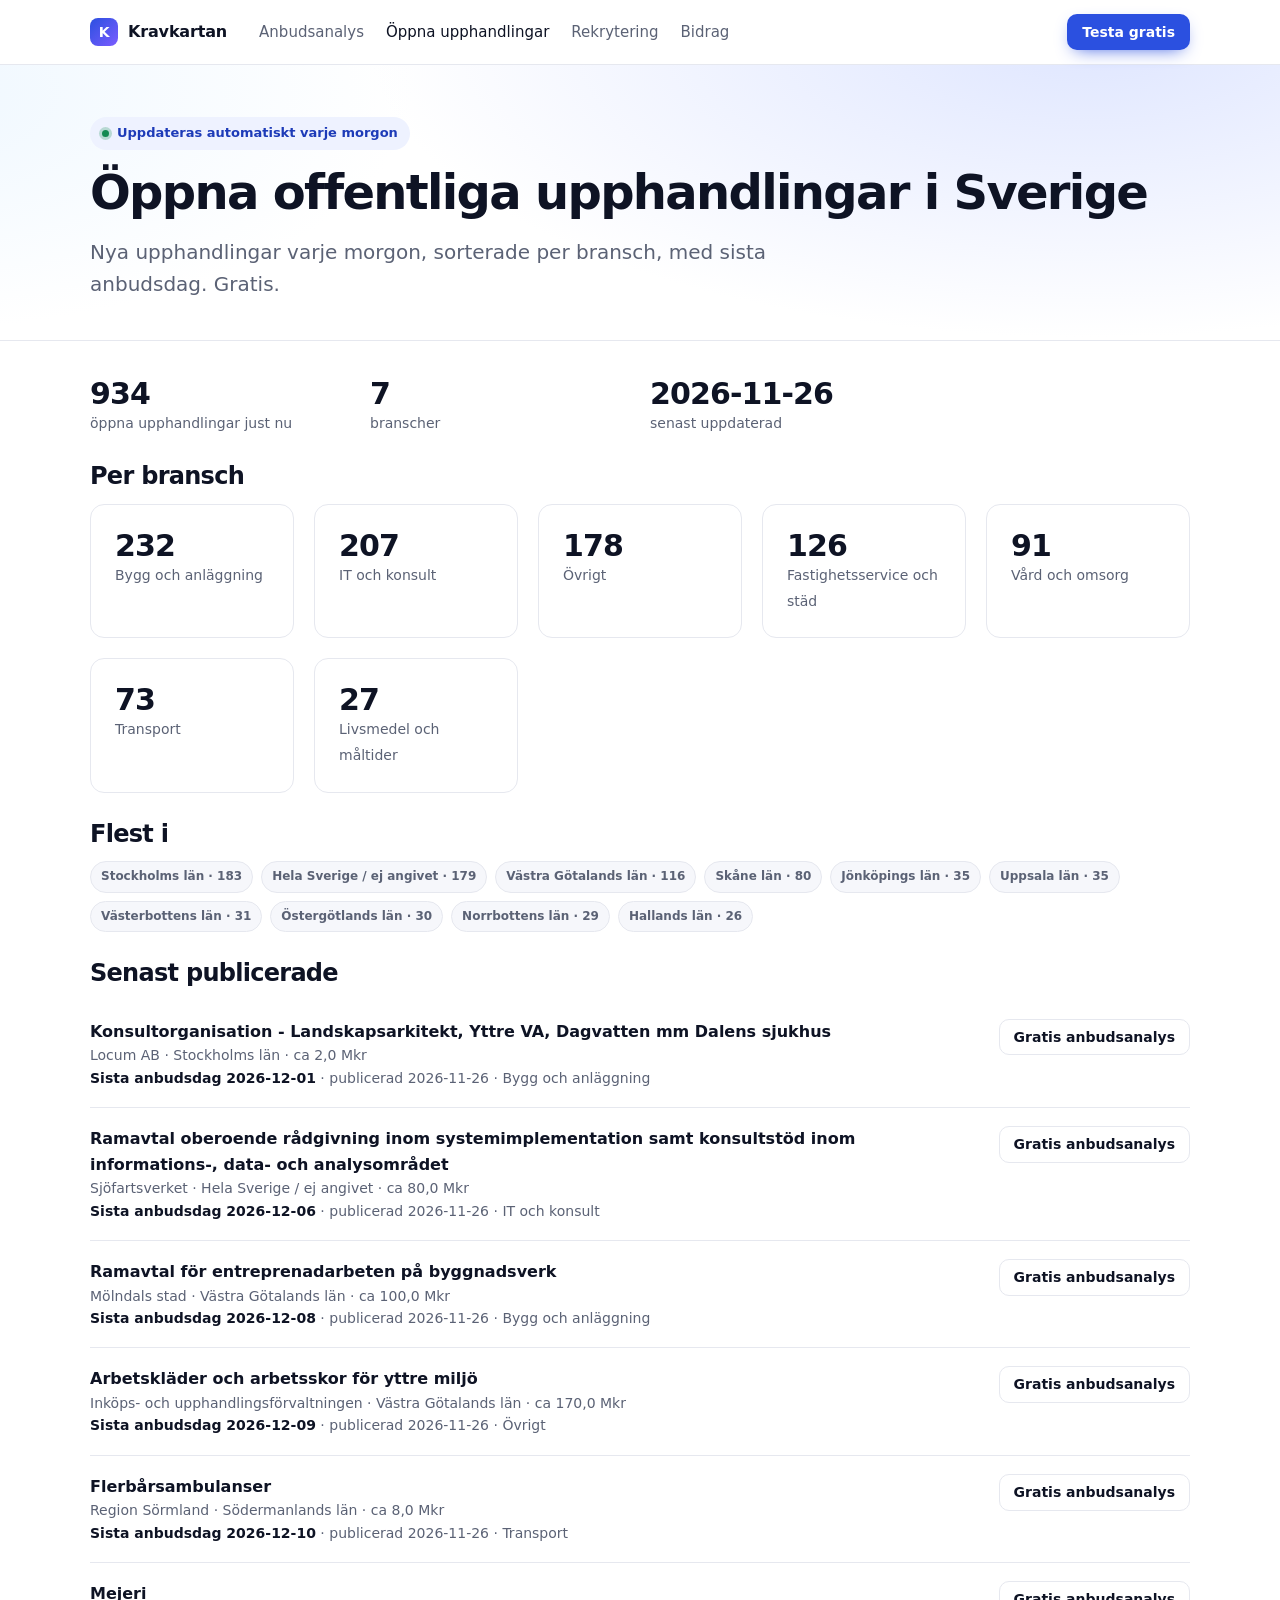
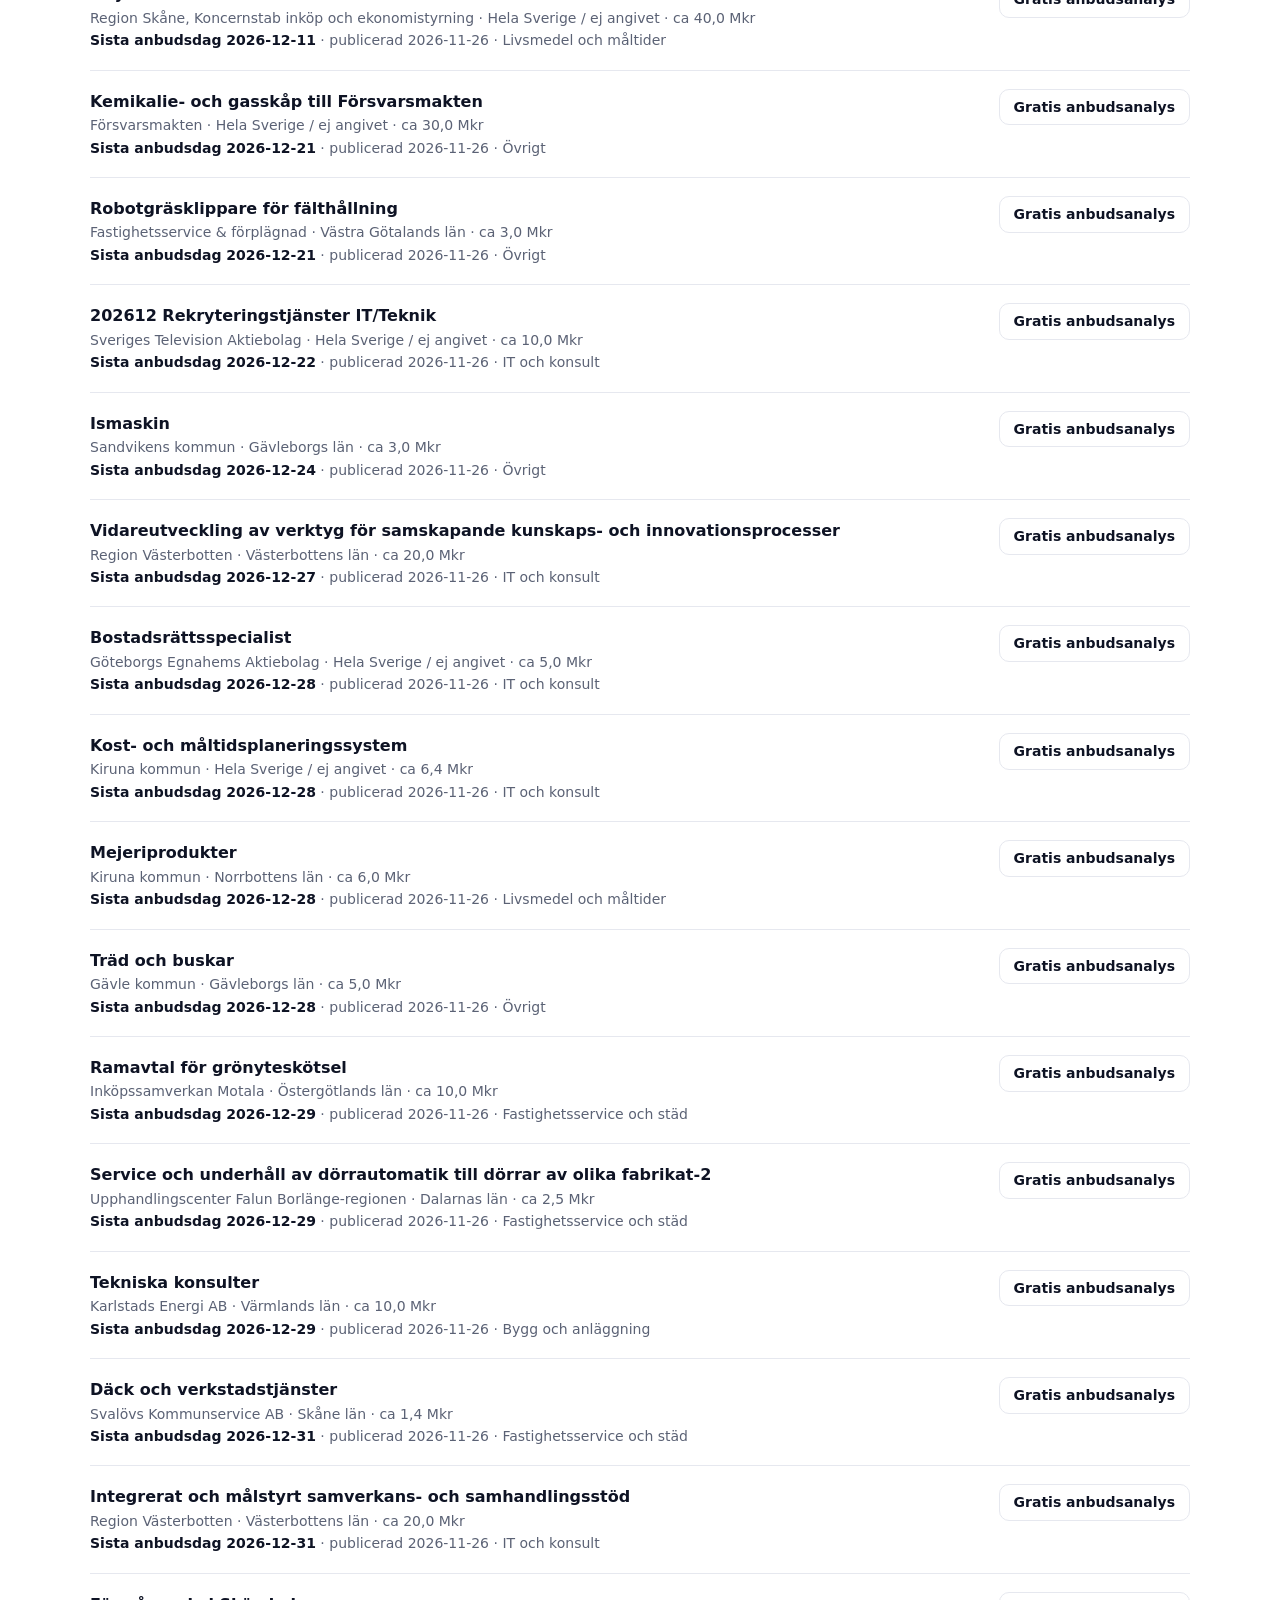
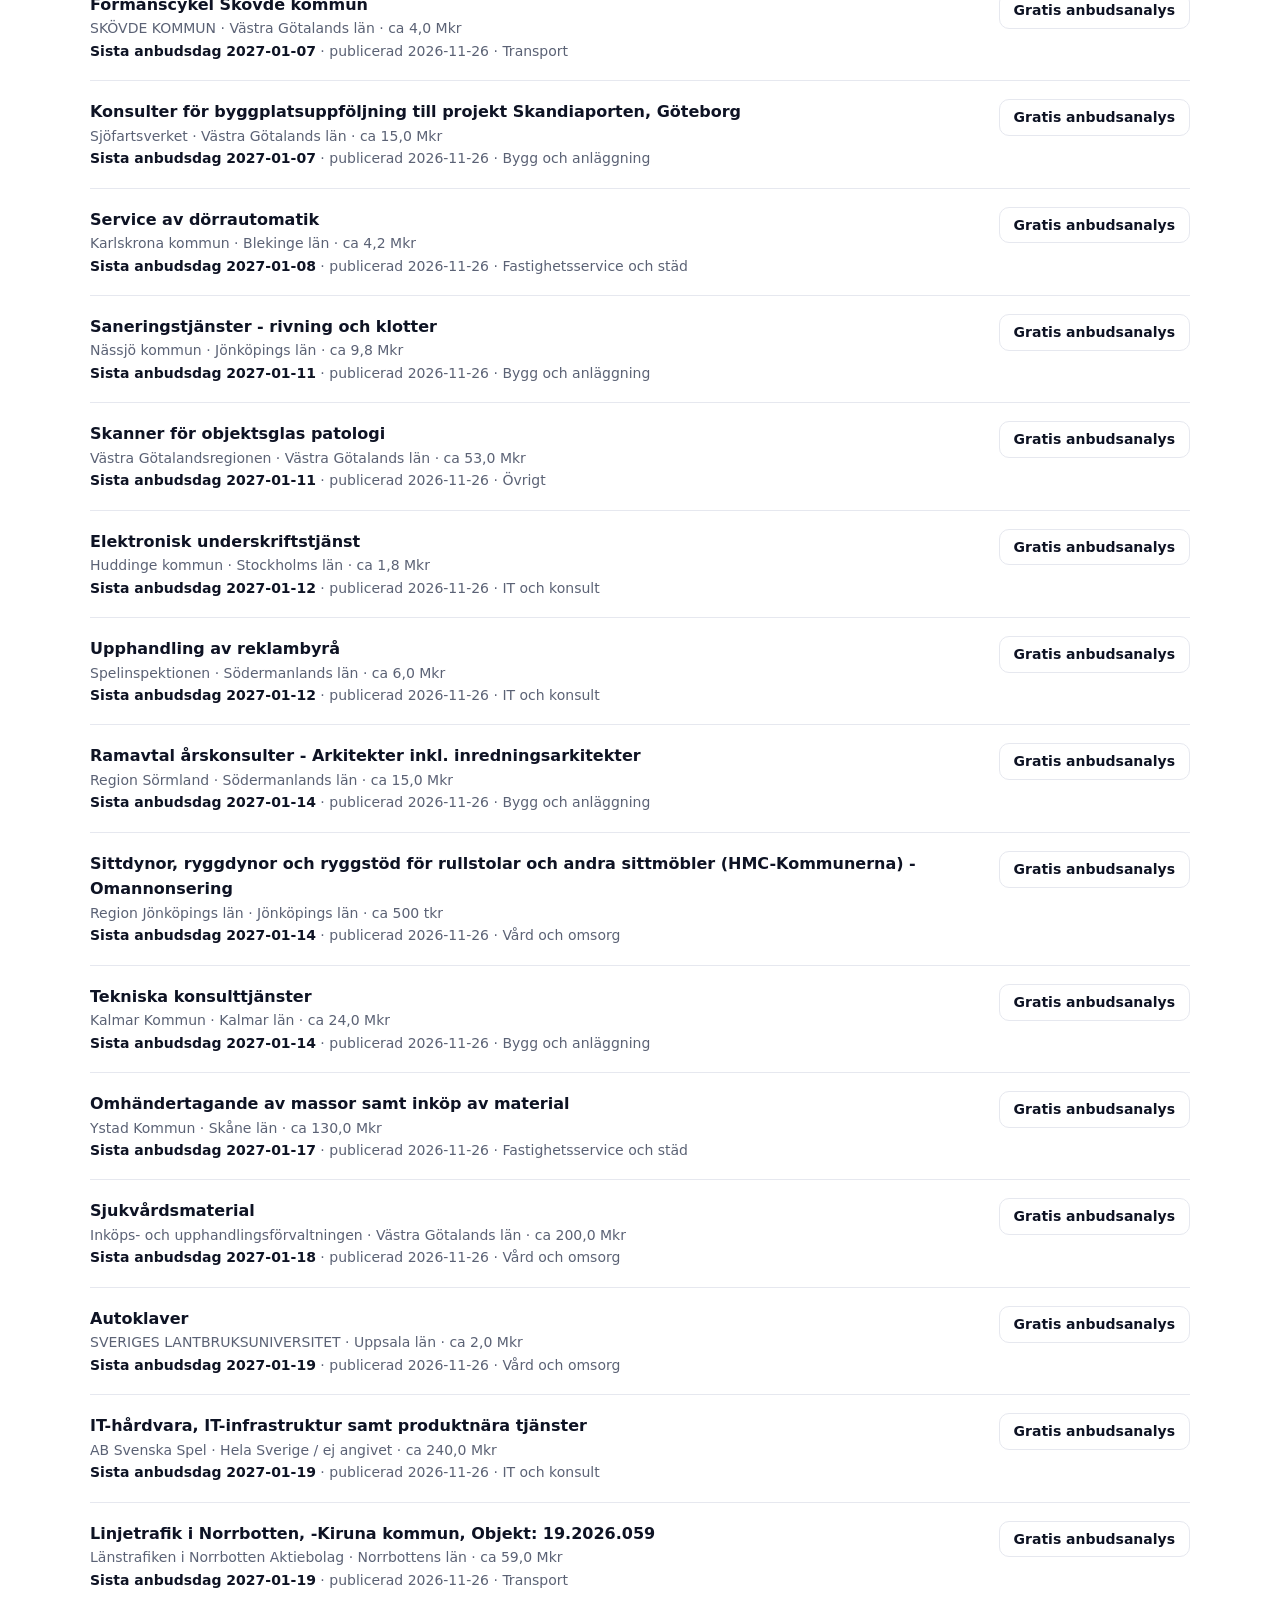
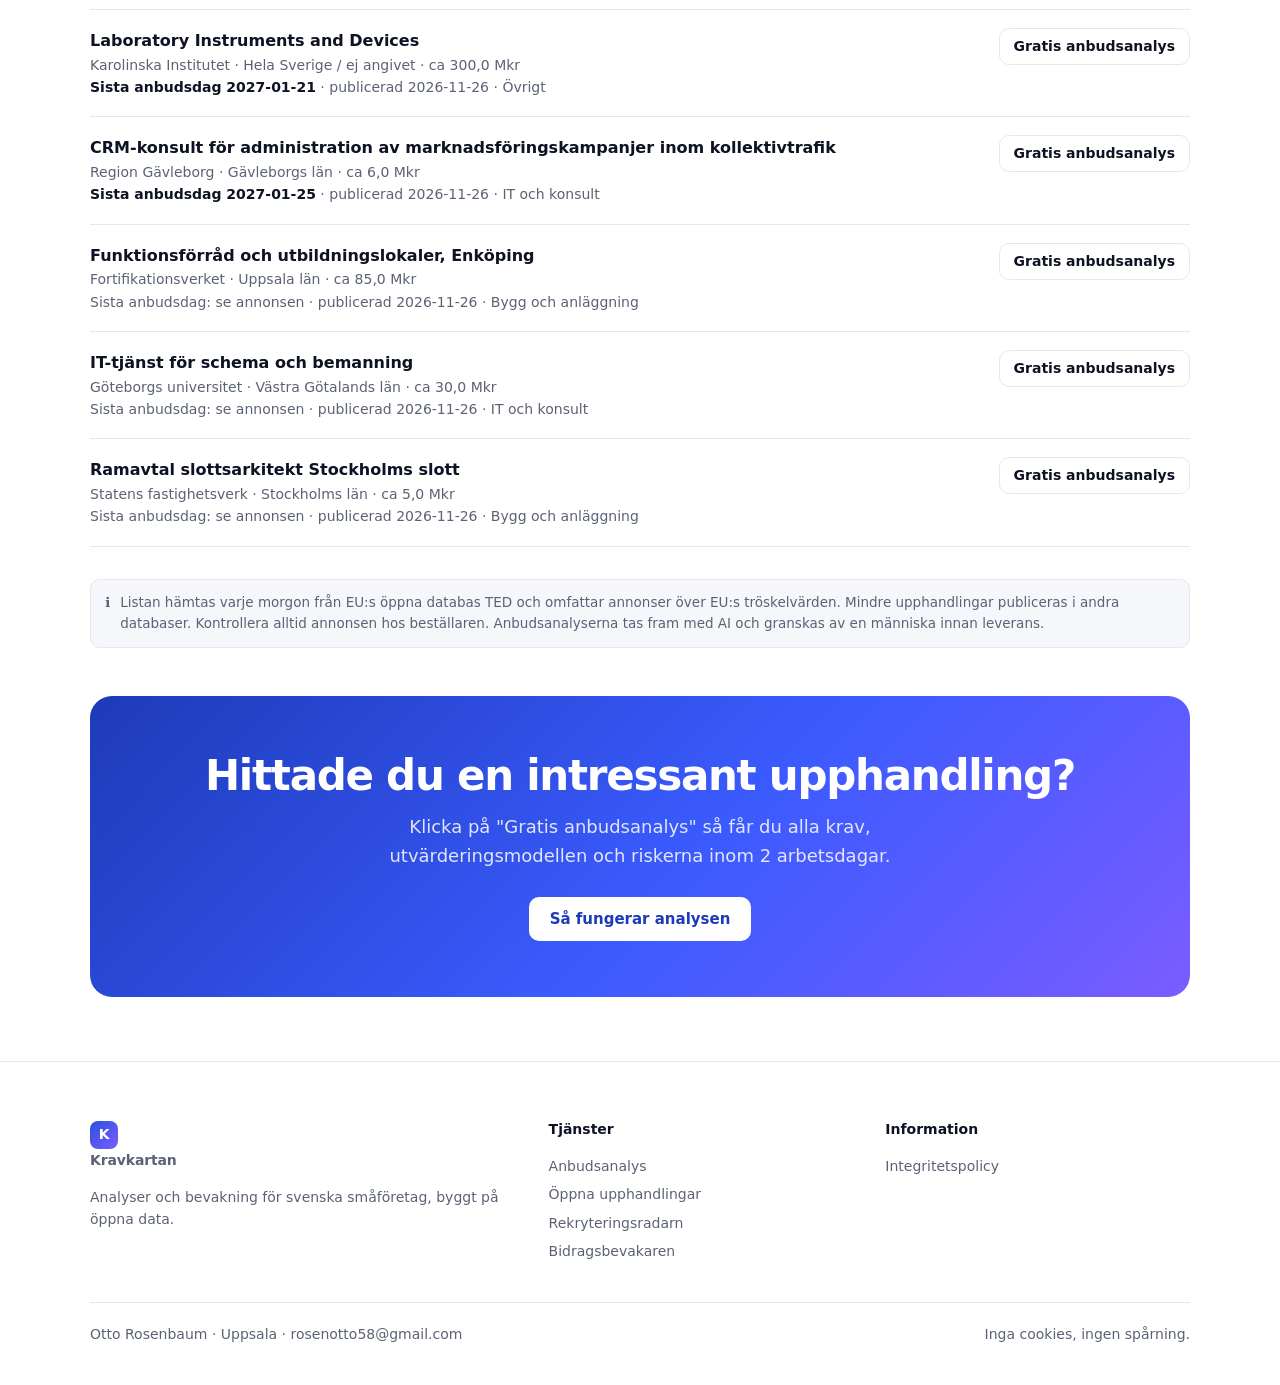
==== commit 0853276a: "Daglig bevakning 2026-11-26" ====
--- a/bevakning/index.html
+++ b/bevakning/index.html
@@ -13,7 +13,7 @@
   <span class="pill"><span class="dot"></span>Uppdateras automatiskt varje morgon</span>
   <h1 style="font-size:clamp(32px,4.4vw,48px)">Öppna offentliga upphandlingar i Sverige</h1><p class="lead" style="margin:0">Nya upphandlingar varje morgon, sorterade per bransch, med sista anbudsdag. Gratis.</p>
 </div></header>
-<main><div class="wrap" style="padding-top:36px;padding-bottom:64px"><div class="facts" style="margin-bottom:28px"><div class="fact"><b>953</b><span>öppna upphandlingar just nu</span></div><div class="fact"><b>7</b><span>branscher</span></div><div class="fact"><b>2026-11-25</b><span>senast uppdaterad</span></div></div><h2 style="font-size:24px">Per bransch</h2><div class="grid-3" style="grid-template-columns:repeat(auto-fit,minmax(170px,1fr));margin-bottom:28px"><a class="card" href="bygg.html" style="color:inherit;text-decoration:none"><div class="fact"><b>238</b><span>Bygg och anläggning</span></div></a><a class="card" href="it-konsult.html" style="color:inherit;text-decoration:none"><div class="fact"><b>206</b><span>IT och konsult</span></div></a><a class="card" href="ovrigt.html" style="color:inherit;text-decoration:none"><div class="fact"><b>180</b><span>Övrigt</span></div></a><a class="card" href="fastighet-stad.html" style="color:inherit;text-decoration:none"><div class="fact"><b>131</b><span>Fastighetsservice och städ</span></div></a><a class="card" href="vard-omsorg.html" style="color:inherit;text-decoration:none"><div class="fact"><b>92</b><span>Vård och omsorg</span></div></a><a class="card" href="transport.html" style="color:inherit;text-decoration:none"><div class="fact"><b>74</b><span>Transport</span></div></a><a class="card" href="livsmedel.html" style="color:inherit;text-decoration:none"><div class="fact"><b>32</b><span>Livsmedel och måltider</span></div></a></div><h2 style="font-size:24px">Flest i</h2><div class="chips" style="margin-bottom:28px"><span class="chip">Stockholms län · 187</span><span class="chip">Hela Sverige / ej angivet · 181</span><span class="chip">Västra Götalands län · 119</span><span class="chip">Skåne län · 79</span><span class="chip">Uppsala län · 36</span><span class="chip">Jönköpings län · 35</span><span class="chip">Östergötlands län · 32</span><span class="chip">Norrbottens län · 31</span><span class="chip">Västerbottens län · 30</span><span class="chip">Västernorrlands län · 28</span></div><h2 style="font-size:24px">Senast publicerade</h2><div class="list-item"><div><a class="t" href="https://ted.europa.eu/sv/notice/-/detail/819731-2026" rel="noopener">Financial and accounting support</a><div class="m">European Commission, DG BUDG - Budget · Hela Sverige / ej angivet · ca 265,0 Mkr</div><div class="m"><span class="deadline">Sista anbudsdag 2026-12-07</span> · publicerad 2026-11-25 · IT och konsult</div></div><a class="btn btn-secondary btn-sm" href="mailto:rosenotto58@gmail.com?subject=Gratis%20anbudsanalys%3A%20Financial%20and%20accounting%20support%20%28819731-2026%29&body=Hej%21%0A%0AVi%20funderar%20p%C3%A5%20att%20l%C3%A4mna%20anbud%20i%3A%0AFinancial%20and%20accounting%20support%0AEuropean%20Commission%2C%20DG%20BUDG%20-%20Budget%0ATED%3A%20https%3A//ted.europa.eu/sv/notice/-/detail/819731-2026%0A%0AVi%20vill%20g%C3%A4rna%20ha%20en%20gratis%20pilotanalys%20%28kravmatris%2C%20skall-krav%2C%20utv%C3%A4rderingsmodell%2C%20risker%29.%0AF%C3%B6retag%3A%0AKontaktperson%3A%0A%0A%28k%C3%A4lla%3A%20bevakning%29">Gratis anbudsanalys</a></div><div class="list-item"><div><a class="t" href="https://ted.europa.eu/sv/notice/-/detail/819182-2026" rel="noopener">Upphandlingskonsulttjänster</a><div class="m">Luftfartsverket · Hela Sverige / ej angivet · ca 13,0 Mkr</div><div class="m"><span class="deadline">Sista anbudsdag 2026-12-07</span> · publicerad 2026-11-25 · IT och konsult</div></div><a class="btn btn-secondary btn-sm" href="mailto:rosenotto58@gmail.com?subject=Gratis%20anbudsanalys%3A%20Upphandlingskonsulttj%C3%A4nster%20%28819182-2026%29&body=Hej%21%0A%0AVi%20funderar%20p%C3%A5%20att%20l%C3%A4mna%20anbud%20i%3A%0AUpphandlingskonsulttj%C3%A4nster%0ALuftfartsverket%0ATED%3A%20https%3A//ted.europa.eu/sv/notice/-/detail/819182-2026%0A%0AVi%20vill%20g%C3%A4rna%20ha%20en%20gratis%20pilotanalys%20%28kravmatris%2C%20skall-krav%2C%20utv%C3%A4rderingsmodell%2C%20risker%29.%0AF%C3%B6retag%3A%0AKontaktperson%3A%0A%0A%28k%C3%A4lla%3A%20bevakning%29">Gratis anbudsanalys</a></div><div class="list-item"><div><a class="t" href="https://ted.europa.eu/sv/notice/-/detail/820265-2026" rel="noopener">VS och fastighetsförnödenheter</a><div class="m">MKB Fastighets Aktiebolag · Skåne län · ca 46,0 Mkr</div><div class="m"><span class="deadline">Sista anbudsdag 2026-12-21</span> · publicerad 2026-11-25 · Livsmedel och måltider</div></div><a class="btn btn-secondary btn-sm" href="mailto:rosenotto58@gmail.com?subject=Gratis%20anbudsanalys%3A%20VS%20och%20fastighetsf%C3%B6rn%C3%B6denheter%20%28820265-2026%29&body=Hej%21%0A%0AVi%20funderar%20p%C3%A5%20att%20l%C3%A4mna%20anbud%20i%3A%0AVS%20och%20fastighetsf%C3%B6rn%C3%B6denheter%0AMKB%20Fastighets%20Aktiebolag%0ATED%3A%20https%3A//ted.europa.eu/sv/notice/-/detail/820265-2026%0A%0AVi%20vill%20g%C3%A4rna%20ha%20en%20gratis%20pilotanalys%20%28kravmatris%2C%20skall-krav%2C%20utv%C3%A4rderingsmodell%2C%20risker%29.%0AF%C3%B6retag%3A%0AKontaktperson%3A%0A%0A%28k%C3%A4lla%3A%20bevakning%29">Gratis anbudsanalys</a></div><div class="list-item"><div><a class="t" href="https://ted.europa.eu/sv/notice/-/detail/819870-2026" rel="noopener">Nätverk kontor</a><div class="m">Bolagsverket · Hela Sverige / ej angivet · ca 3,3 Mkr</div><div class="m"><span class="deadline">Sista anbudsdag 2026-12-23</span> · publicerad 2026-11-25 · Övrigt</div></div><a class="btn btn-secondary btn-sm" href="mailto:rosenotto58@gmail.com?subject=Gratis%20anbudsanalys%3A%20N%C3%A4tverk%20kontor%20%28819870-2026%29&body=Hej%21%0A%0AVi%20funderar%20p%C3%A5%20att%20l%C3%A4mna%20anbud%20i%3A%0AN%C3%A4tverk%20kontor%0ABolagsverket%0ATED%3A%20https%3A//ted.europa.eu/sv/notice/-/detail/819870-2026%0A%0AVi%20vill%20g%C3%A4rna%20ha%20en%20gratis%20pilotanalys%20%28kravmatris%2C%20skall-krav%2C%20utv%C3%A4rderingsmodell%2C%20risker%29.%0AF%C3%B6retag%3A%0AKontaktperson%3A%0A%0A%28k%C3%A4lla%3A%20bevakning%29">Gratis anbudsanalys</a></div><div class="list-item"><div><a class="t" href="https://ted.europa.eu/sv/notice/-/detail/818038-2026" rel="noopener">HLR</a><div class="m">Region Halland · Hallands län · ca 4,8 Mkr</div><div class="m"><span class="deadline">Sista anbudsdag 2026-12-24</span> · publicerad 2026-11-25 · Övrigt</div></div><a class="btn btn-secondary btn-sm" href="mailto:rosenotto58@gmail.com?subject=Gratis%20anbudsanalys%3A%20HLR%20%28818038-2026%29&body=Hej%21%0A%0AVi%20funderar%20p%C3%A5%20att%20l%C3%A4mna%20anbud%20i%3A%0AHLR%0ARegion%20Halland%0ATED%3A%20https%3A//ted.europa.eu/sv/notice/-/detail/818038-2026%0A%0AVi%20vill%20g%C3%A4rna%20ha%20en%20gratis%20pilotanalys%20%28kravmatris%2C%20skall-krav%2C%20utv%C3%A4rderingsmodell%2C%20risker%29.%0AF%C3%B6retag%3A%0AKontaktperson%3A%0A%0A%28k%C3%A4lla%3A%20bevakning%29">Gratis anbudsanalys</a></div><div class="list-item"><div><a class="t" href="https://ted.europa.eu/sv/notice/-/detail/819538-2026" rel="noopener">Metod och processtöd - platsutveckling</a><div class="m">Region Västerbotten · Västerbottens län · ca 20,0 Mkr</div><div class="m"><span class="deadline">Sista anbudsdag 2026-12-24</span> · publicerad 2026-11-25 · IT och konsult</div></div><a class="btn btn-secondary btn-sm" href="mailto:rosenotto58@gmail.com?subject=Gratis%20anbudsanalys%3A%20Metod%20och%20processt%C3%B6d%20-%20platsutveckling%20%28819538-2026%29&body=Hej%21%0A%0AVi%20funderar%20p%C3%A5%20att%20l%C3%A4mna%20anbud%20i%3A%0AMetod%20och%20processt%C3%B6d%20-%20platsutveckling%0ARegion%20V%C3%A4sterbotten%0ATED%3A%20https%3A//ted.europa.eu/sv/notice/-/detail/819538-2026%0A%0AVi%20vill%20g%C3%A4rna%20ha%20en%20gratis%20pilotanalys%20%28kravmatris%2C%20skall-krav%2C%20utv%C3%A4rderingsmodell%2C%20risker%29.%0AF%C3%B6retag%3A%0AKontaktperson%3A%0A%0A%28k%C3%A4lla%3A%20bevakning%29">Gratis anbudsanalys</a></div><div class="list-item"><div><a class="t" href="https://ted.europa.eu/sv/notice/-/detail/820211-2026" rel="noopener">Motorsprutor klass 2 (2)</a><div class="m">Räddningstjänsten Östra Götaland · Östergötlands län · ca 3,2 Mkr</div><div class="m"><span class="deadline">Sista anbudsdag 2026-12-24</span> · publicerad 2026-11-25 · Transport</div></div><a class="btn btn-secondary btn-sm" href="mailto:rosenotto58@gmail.com?subject=Gratis%20anbudsanalys%3A%20Motorsprutor%20klass%202%20%282%29%20%28820211-2026%29&body=Hej%21%0A%0AVi%20funderar%20p%C3%A5%20att%20l%C3%A4mna%20anbud%20i%3A%0AMotorsprutor%20klass%202%20%282%29%0AR%C3%A4ddningstj%C3%A4nsten%20%C3%96stra%20G%C3%B6taland%0ATED%3A%20https%3A//ted.europa.eu/sv/notice/-/detail/820211-2026%0A%0AVi%20vill%20g%C3%A4rna%20ha%20en%20gratis%20pilotanalys%20%28kravmatris%2C%20skall-krav%2C%20utv%C3%A4rderingsmodell%2C%20risker%29.%0AF%C3%B6retag%3A%0AKontaktperson%3A%0A%0A%28k%C3%A4lla%3A%20bevakning%29">Gratis anbudsanalys</a></div><div class="list-item"><div><a class="t" href="https://ted.europa.eu/sv/notice/-/detail/819845-2026" rel="noopener">Ramavtal avseende måleriarbeten</a><div class="m">Botkyrka kommun · Stockholms län · ca 64,0 Mkr</div><div class="m"><span class="deadline">Sista anbudsdag 2026-12-28</span> · publicerad 2026-11-25 · Bygg och anläggning</div></div><a class="btn btn-secondary btn-sm" href="mailto:rosenotto58@gmail.com?subject=Gratis%20anbudsanalys%3A%20Ramavtal%20avseende%20m%C3%A5leriarbeten%20%28819845-2026%29&body=Hej%21%0A%0AVi%20funderar%20p%C3%A5%20att%20l%C3%A4mna%20anbud%20i%3A%0ARamavtal%20avseende%20m%C3%A5leriarbeten%0ABotkyrka%20kommun%0ATED%3A%20https%3A//ted.europa.eu/sv/notice/-/detail/819845-2026%0A%0AVi%20vill%20g%C3%A4rna%20ha%20en%20gratis%20pilotanalys%20%28kravmatris%2C%20skall-krav%2C%20utv%C3%A4rderingsmodell%2C%20risker%29.%0AF%C3%B6retag%3A%0AKontaktperson%3A%0A%0A%28k%C3%A4lla%3A%20bevakning%29">Gratis anbudsanalys</a></div><div class="list-item"><div><a class="t" href="https://ted.europa.eu/sv/notice/-/detail/818941-2026" rel="noopener">Upphandling av lokalvård inom socialförvaltningens verksamheter</a><div class="m">Gällivare Kommun · Norrbottens län · ca 22,0 Mkr</div><div class="m"><span class="deadline">Sista anbudsdag 2026-12-28</span> · publicerad 2026-11-25 · Fastighetsservice och städ</div></div><a class="btn btn-secondary btn-sm" href="mailto:rosenotto58@gmail.com?subject=Gratis%20anbudsanalys%3A%20Upphandling%20av%20lokalv%C3%A5rd%20inom%20socialf%C3%B6rvaltningens%20verksamheter%20%28818941-2026%29&body=Hej%21%0A%0AVi%20funderar%20p%C3%A5%20att%20l%C3%A4mna%20anbud%20i%3A%0AUpphandling%20av%20lokalv%C3%A5rd%20inom%20socialf%C3%B6rvaltningens%20verksamheter%0AG%C3%A4llivare%20Kommun%0ATED%3A%20https%3A//ted.europa.eu/sv/notice/-/detail/818941-2026%0A%0AVi%20vill%20g%C3%A4rna%20ha%20en%20gratis%20pilotanalys%20%28kravmatris%2C%20skall-krav%2C%20utv%C3%A4rderingsmodell%2C%20risker%29.%0AF%C3%B6retag%3A%0AKontaktperson%3A%0A%0A%28k%C3%A4lla%3A%20bevakning%29">Gratis anbudsanalys</a></div><div class="list-item"><div><a class="t" href="https://ted.europa.eu/sv/notice/-/detail/819430-2026" rel="noopener">Bageri- och konditorisortiment för leverans</a><div class="m">VARBERGS KOMMUN · Hallands län · ca 3,4 Mkr</div><div class="m"><span class="deadline">Sista anbudsdag 2027-01-03</span> · publicerad 2026-11-25 · Livsmedel och måltider</div></div><a class="btn btn-secondary btn-sm" href="mailto:rosenotto58@gmail.com?subject=Gratis%20anbudsanalys%3A%20Bageri-%20och%20konditorisortiment%20f%C3%B6r%20leverans%20%28819430-2026%29&body=Hej%21%0A%0AVi%20funderar%20p%C3%A5%20att%20l%C3%A4mna%20anbud%20i%3A%0ABageri-%20och%20konditorisortiment%20f%C3%B6r%20leverans%0AVARBERGS%20KOMMUN%0ATED%3A%20https%3A//ted.europa.eu/sv/notice/-/detail/819430-2026%0A%0AVi%20vill%20g%C3%A4rna%20ha%20en%20gratis%20pilotanalys%20%28kravmatris%2C%20skall-krav%2C%20utv%C3%A4rderingsmodell%2C%20risker%29.%0AF%C3%B6retag%3A%0AKontaktperson%3A%0A%0A%28k%C3%A4lla%3A%20bevakning%29">Gratis anbudsanalys</a></div><div class="list-item"><div><a class="t" href="https://ted.europa.eu/sv/notice/-/detail/819661-2026" rel="noopener">Chaufförer biblioteksbussen</a><div class="m">Västerås stad · Västmanlands län · ca 6,0 Mkr</div><div class="m"><span class="deadline">Sista anbudsdag 2027-01-05</span> · publicerad 2026-11-25 · Fastighetsservice och städ</div></div><a class="btn btn-secondary btn-sm" href="mailto:rosenotto58@gmail.com?subject=Gratis%20anbudsanalys%3A%20Chauff%C3%B6rer%20biblioteksbussen%20%28819661-2026%29&body=Hej%21%0A%0AVi%20funderar%20p%C3%A5%20att%20l%C3%A4mna%20anbud%20i%3A%0AChauff%C3%B6rer%20biblioteksbussen%0AV%C3%A4ster%C3%A5s%20stad%0ATED%3A%20https%3A//ted.europa.eu/sv/notice/-/detail/819661-2026%0A%0AVi%20vill%20g%C3%A4rna%20ha%20en%20gratis%20pilotanalys%20%28kravmatris%2C%20skall-krav%2C%20utv%C3%A4rderingsmodell%2C%20risker%29.%0AF%C3%B6retag%3A%0AKontaktperson%3A%0A%0A%28k%C3%A4lla%3A%20bevakning%29">Gratis anbudsanalys</a></div><div class="list-item"><div><a class="t" href="https://ted.europa.eu/sv/notice/-/detail/819501-2026" rel="noopener">Byggledarorganisation Knutpunkt Korsvägen</a><div class="m">Exploateringsförvaltningen · Västra Götalands län · ca 55,0 Mkr</div><div class="m"><span class="deadline">Sista anbudsdag 2027-01-07</span> · publicerad 2026-11-25 · Bygg och anläggning</div></div><a class="btn btn-secondary btn-sm" href="mailto:rosenotto58@gmail.com?subject=Gratis%20anbudsanalys%3A%20Byggledarorganisation%20Knutpunkt%20Korsv%C3%A4gen%20%28819501-2026%29&body=Hej%21%0A%0AVi%20funderar%20p%C3%A5%20att%20l%C3%A4mna%20anbud%20i%3A%0AByggledarorganisation%20Knutpunkt%20Korsv%C3%A4gen%0AExploateringsf%C3%B6rvaltningen%0ATED%3A%20https%3A//ted.europa.eu/sv/notice/-/detail/819501-2026%0A%0AVi%20vill%20g%C3%A4rna%20ha%20en%20gratis%20pilotanalys%20%28kravmatris%2C%20skall-krav%2C%20utv%C3%A4rderingsmodell%2C%20risker%29.%0AF%C3%B6retag%3A%0AKontaktperson%3A%0A%0A%28k%C3%A4lla%3A%20bevakning%29">Gratis anbudsanalys</a></div><div class="list-item"><div><a class="t" href="https://ted.europa.eu/sv/notice/-/detail/820196-2026" rel="noopener">Hantering av källsorterat avfall kommunala verksamheter</a><div class="m">Sigtuna kommun · Stockholms län · ca 7,0 Mkr</div><div class="m"><span class="deadline">Sista anbudsdag 2027-01-09</span> · publicerad 2026-11-25 · Fastighetsservice och städ</div></div><a class="btn btn-secondary btn-sm" href="mailto:rosenotto58@gmail.com?subject=Gratis%20anbudsanalys%3A%20Hantering%20av%20k%C3%A4llsorterat%20avfall%20kommunala%20verksamheter%20%28820196-2026%29&body=Hej%21%0A%0AVi%20funderar%20p%C3%A5%20att%20l%C3%A4mna%20anbud%20i%3A%0AHantering%20av%20k%C3%A4llsorterat%20avfall%20kommunala%20verksamheter%0ASigtuna%20kommun%0ATED%3A%20https%3A//ted.europa.eu/sv/notice/-/detail/820196-2026%0A%0AVi%20vill%20g%C3%A4rna%20ha%20en%20gratis%20pilotanalys%20%28kravmatris%2C%20skall-krav%2C%20utv%C3%A4rderingsmodell%2C%20risker%29.%0AF%C3%B6retag%3A%0AKontaktperson%3A%0A%0A%28k%C3%A4lla%3A%20bevakning%29">Gratis anbudsanalys</a></div><div class="list-item"><div><a class="t" href="https://ted.europa.eu/sv/notice/-/detail/819320-2026" rel="noopener">Farligt Avfall</a><div class="m">VÄNERSBORGS KOMMUN · Västra Götalands län · ca 4,0 Mkr</div><div class="m"><span class="deadline">Sista anbudsdag 2027-01-10</span> · publicerad 2026-11-25 · Fastighetsservice och städ</div></div><a class="btn btn-secondary btn-sm" href="mailto:rosenotto58@gmail.com?subject=Gratis%20anbudsanalys%3A%20Farligt%20Avfall%20%28819320-2026%29&body=Hej%21%0A%0AVi%20funderar%20p%C3%A5%20att%20l%C3%A4mna%20anbud%20i%3A%0AFarligt%20Avfall%0AV%C3%84NERSBORGS%20KOMMUN%0ATED%3A%20https%3A//ted.europa.eu/sv/notice/-/detail/819320-2026%0A%0AVi%20vill%20g%C3%A4rna%20ha%20en%20gratis%20pilotanalys%20%28kravmatris%2C%20skall-krav%2C%20utv%C3%A4rderingsmodell%2C%20risker%29.%0AF%C3%B6retag%3A%0AKontaktperson%3A%0A%0A%28k%C3%A4lla%3A%20bevakning%29">Gratis anbudsanalys</a></div><div class="list-item"><div><a class="t" href="https://ted.europa.eu/sv/notice/-/detail/817771-2026" rel="noopener">NDS T-338 Drift och underhåll av grindar</a><div class="m">Exploateringskontoret · Stockholms län · ca 5,0 Mkr</div><div class="m"><span class="deadline">Sista anbudsdag 2027-01-11</span> · publicerad 2026-11-25 · Fastighetsservice och städ</div></div><a class="btn btn-secondary btn-sm" href="mailto:rosenotto58@gmail.com?subject=Gratis%20anbudsanalys%3A%20NDS%20T-338%20Drift%20och%20underh%C3%A5ll%20av%20grindar%20%28817771-2026%29&body=Hej%21%0A%0AVi%20funderar%20p%C3%A5%20att%20l%C3%A4mna%20anbud%20i%3A%0ANDS%20T-338%20Drift%20och%20underh%C3%A5ll%20av%20grindar%0AExploateringskontoret%0ATED%3A%20https%3A//ted.europa.eu/sv/notice/-/detail/817771-2026%0A%0AVi%20vill%20g%C3%A4rna%20ha%20en%20gratis%20pilotanalys%20%28kravmatris%2C%20skall-krav%2C%20utv%C3%A4rderingsmodell%2C%20risker%29.%0AF%C3%B6retag%3A%0AKontaktperson%3A%0A%0A%28k%C3%A4lla%3A%20bevakning%29">Gratis anbudsanalys</a></div><div class="list-item"><div><a class="t" href="https://ted.europa.eu/sv/notice/-/detail/818900-2026" rel="noopener">Upphandling avseende om- och tillbyggnation av lokaler inom Göteborg Landvetter Airport, totalentreprenad i samverkan.</a><div class="m">Polismyndigheten · Västra Götalands län · ca 50,0 Mkr</div><div class="m"><span class="deadline">Sista anbudsdag 2027-01-11</span> · publicerad 2026-11-25 · Bygg och anläggning</div></div><a class="btn btn-secondary btn-sm" href="mailto:rosenotto58@gmail.com?subject=Gratis%20anbudsanalys%3A%20Upphandling%20avseende%20om-%20och%20tillbyggnation%20av%20lokaler%20inom%20G%C3%B6teborg%20Landvetter%20Airport%2C%20totalentreprenad%20i%20samverkan.%20%28818900-2026%29&body=Hej%21%0A%0AVi%20funderar%20p%C3%A5%20att%20l%C3%A4mna%20anbud%20i%3A%0AUpphandling%20avseende%20om-%20och%20tillbyggnation%20av%20lokaler%20inom%20G%C3%B6teborg%20Landvetter%20Airport%2C%20totalentreprenad%20i%20samverkan.%0APolismyndigheten%0ATED%3A%20https%3A//ted.europa.eu/sv/notice/-/detail/818900-2026%0A%0AVi%20vill%20g%C3%A4rna%20ha%20en%20gratis%20pilotanalys%20%28kravmatris%2C%20skall-krav%2C%20utv%C3%A4rderingsmodell%2C%20risker%29.%0AF%C3%B6retag%3A%0AKontaktperson%3A%0A%0A%28k%C3%A4lla%3A%20bevakning%29">Gratis anbudsanalys</a></div><div class="list-item"><div><a class="t" href="https://ted.europa.eu/sv/notice/-/detail/817697-2026" rel="noopener">Elinstallationer ramavtal</a><div class="m">Täby kommun · Stockholms län · ca 72,0 Mkr</div><div class="m"><span class="deadline">Sista anbudsdag 2027-01-12</span> · publicerad 2026-11-25 · Bygg och anläggning</div></div><a class="btn btn-secondary btn-sm" href="mailto:rosenotto58@gmail.com?subject=Gratis%20anbudsanalys%3A%20Elinstallationer%20ramavtal%20%28817697-2026%29&body=Hej%21%0A%0AVi%20funderar%20p%C3%A5%20att%20l%C3%A4mna%20anbud%20i%3A%0AElinstallationer%20ramavtal%0AT%C3%A4by%20kommun%0ATED%3A%20https%3A//ted.europa.eu/sv/notice/-/detail/817697-2026%0A%0AVi%20vill%20g%C3%A4rna%20ha%20en%20gratis%20pilotanalys%20%28kravmatris%2C%20skall-krav%2C%20utv%C3%A4rderingsmodell%2C%20risker%29.%0AF%C3%B6retag%3A%0AKontaktperson%3A%0A%0A%28k%C3%A4lla%3A%20bevakning%29">Gratis anbudsanalys</a></div><div class="list-item"><div><a class="t" href="https://ted.europa.eu/sv/notice/-/detail/818729-2026" rel="noopener">Klottersanering område Söder</a><div class="m">Inköps- och upphandlingsförvaltningen · Västra Götalands län · ca 10,0 Mkr</div><div class="m"><span class="deadline">Sista anbudsdag 2027-01-13</span> · publicerad 2026-11-25 · Fastighetsservice och städ</div></div><a class="btn btn-secondary btn-sm" href="mailto:rosenotto58@gmail.com?subject=Gratis%20anbudsanalys%3A%20Klottersanering%20omr%C3%A5de%20S%C3%B6der%20%28818729-2026%29&body=Hej%21%0A%0AVi%20funderar%20p%C3%A5%20att%20l%C3%A4mna%20anbud%20i%3A%0AKlottersanering%20omr%C3%A5de%20S%C3%B6der%0AInk%C3%B6ps-%20och%20upphandlingsf%C3%B6rvaltningen%0ATED%3A%20https%3A//ted.europa.eu/sv/notice/-/detail/818729-2026%0A%0AVi%20vill%20g%C3%A4rna%20ha%20en%20gratis%20pilotanalys%20%28kravmatris%2C%20skall-krav%2C%20utv%C3%A4rderingsmodell%2C%20risker%29.%0AF%C3%B6retag%3A%0AKontaktperson%3A%0A%0A%28k%C3%A4lla%3A%20bevakning%29">Gratis anbudsanalys</a></div><div class="list-item"><div><a class="t" href="https://ted.europa.eu/sv/notice/-/detail/817562-2026" rel="noopener">Specialsnickerier till Spelbomskan 16</a><div class="m">Kulturförvaltningen · Stockholms län · ca 8,0 Mkr</div><div class="m"><span class="deadline">Sista anbudsdag 2027-01-14</span> · publicerad 2026-11-25 · Bygg och anläggning</div></div><a class="btn btn-secondary btn-sm" href="mailto:rosenotto58@gmail.com?subject=Gratis%20anbudsanalys%3A%20Specialsnickerier%20till%20Spelbomskan%2016%20%28817562-2026%29&body=Hej%21%0A%0AVi%20funderar%20p%C3%A5%20att%20l%C3%A4mna%20anbud%20i%3A%0ASpecialsnickerier%20till%20Spelbomskan%2016%0AKulturf%C3%B6rvaltningen%0ATED%3A%20https%3A//ted.europa.eu/sv/notice/-/detail/817562-2026%0A%0AVi%20vill%20g%C3%A4rna%20ha%20en%20gratis%20pilotanalys%20%28kravmatris%2C%20skall-krav%2C%20utv%C3%A4rderingsmodell%2C%20risker%29.%0AF%C3%B6retag%3A%0AKontaktperson%3A%0A%0A%28k%C3%A4lla%3A%20bevakning%29">Gratis anbudsanalys</a></div><div class="list-item"><div><a class="t" href="https://ted.europa.eu/sv/notice/-/detail/817779-2026" rel="noopener">Ramavtal åtgärder vid försäkringsskador</a><div class="m">Tyresö Bostäder Aktiebolag · Stockholms län · ca 80,0 Mkr</div><div class="m"><span class="deadline">Sista anbudsdag 2027-01-15</span> · publicerad 2026-11-25 · Bygg och anläggning</div></div><a class="btn btn-secondary btn-sm" href="mailto:rosenotto58@gmail.com?subject=Gratis%20anbudsanalys%3A%20Ramavtal%20%C3%A5tg%C3%A4rder%20vid%20f%C3%B6rs%C3%A4kringsskador%20%28817779-2026%29&body=Hej%21%0A%0AVi%20funderar%20p%C3%A5%20att%20l%C3%A4mna%20anbud%20i%3A%0ARamavtal%20%C3%A5tg%C3%A4rder%20vid%20f%C3%B6rs%C3%A4kringsskador%0ATyres%C3%B6%20Bost%C3%A4der%20Aktiebolag%0ATED%3A%20https%3A//ted.europa.eu/sv/notice/-/detail/817779-2026%0A%0AVi%20vill%20g%C3%A4rna%20ha%20en%20gratis%20pilotanalys%20%28kravmatris%2C%20skall-krav%2C%20utv%C3%A4rderingsmodell%2C%20risker%29.%0AF%C3%B6retag%3A%0AKontaktperson%3A%0A%0A%28k%C3%A4lla%3A%20bevakning%29">Gratis anbudsanalys</a></div><div class="list-item"><div><a class="t" href="https://ted.europa.eu/sv/notice/-/detail/819791-2026" rel="noopener">VF-EL-projektering Uddevalla sjukhus Operation</a><div class="m">Västra Götalandsregionen · Västra Götalands län · ca 5,5 Mkr</div><div class="m"><span class="deadline">Sista anbudsdag 2027-01-15</span> · publicerad 2026-11-25 · Bygg och anläggning</div></div><a class="btn btn-secondary btn-sm" href="mailto:rosenotto58@gmail.com?subject=Gratis%20anbudsanalys%3A%20VF-EL-projektering%20Uddevalla%20sjukhus%20Operation%20%28819791-2026%29&body=Hej%21%0A%0AVi%20funderar%20p%C3%A5%20att%20l%C3%A4mna%20anbud%20i%3A%0AVF-EL-projektering%20Uddevalla%20sjukhus%20Operation%0AV%C3%A4stra%20G%C3%B6talandsregionen%0ATED%3A%20https%3A//ted.europa.eu/sv/notice/-/detail/819791-2026%0A%0AVi%20vill%20g%C3%A4rna%20ha%20en%20gratis%20pilotanalys%20%28kravmatris%2C%20skall-krav%2C%20utv%C3%A4rderingsmodell%2C%20risker%29.%0AF%C3%B6retag%3A%0AKontaktperson%3A%0A%0A%28k%C3%A4lla%3A%20bevakning%29">Gratis anbudsanalys</a></div><div class="list-item"><div><a class="t" href="https://ted.europa.eu/sv/notice/-/detail/818568-2026" rel="noopener">VF-VVS-projektering Uddevalla sjukhus Operation</a><div class="m">Västra Götalandsregionen · Västra Götalands län · ca 5,5 Mkr</div><div class="m"><span class="deadline">Sista anbudsdag 2027-01-15</span> · publicerad 2026-11-25 · Bygg och anläggning</div></div><a class="btn btn-secondary btn-sm" href="mailto:rosenotto58@gmail.com?subject=Gratis%20anbudsanalys%3A%20VF-VVS-projektering%20Uddevalla%20sjukhus%20Operation%20%28818568-2026%29&body=Hej%21%0A%0AVi%20funderar%20p%C3%A5%20att%20l%C3%A4mna%20anbud%20i%3A%0AVF-VVS-projektering%20Uddevalla%20sjukhus%20Operation%0AV%C3%A4stra%20G%C3%B6talandsregionen%0ATED%3A%20https%3A//ted.europa.eu/sv/notice/-/detail/818568-2026%0A%0AVi%20vill%20g%C3%A4rna%20ha%20en%20gratis%20pilotanalys%20%28kravmatris%2C%20skall-krav%2C%20utv%C3%A4rderingsmodell%2C%20risker%29.%0AF%C3%B6retag%3A%0AKontaktperson%3A%0A%0A%28k%C3%A4lla%3A%20bevakning%29">Gratis anbudsanalys</a></div><div class="list-item"><div><a class="t" href="https://ted.europa.eu/sv/notice/-/detail/817672-2026" rel="noopener">VS-arbeten</a><div class="m">Kirunabostäder Aktiebolag · Norrbottens län · ca 45,0 Mkr</div><div class="m"><span class="deadline">Sista anbudsdag 2027-01-15</span> · publicerad 2026-11-25 · Fastighetsservice och städ</div></div><a class="btn btn-secondary btn-sm" href="mailto:rosenotto58@gmail.com?subject=Gratis%20anbudsanalys%3A%20VS-arbeten%20%28817672-2026%29&body=Hej%21%0A%0AVi%20funderar%20p%C3%A5%20att%20l%C3%A4mna%20anbud%20i%3A%0AVS-arbeten%0AKirunabost%C3%A4der%20Aktiebolag%0ATED%3A%20https%3A//ted.europa.eu/sv/notice/-/detail/817672-2026%0A%0AVi%20vill%20g%C3%A4rna%20ha%20en%20gratis%20pilotanalys%20%28kravmatris%2C%20skall-krav%2C%20utv%C3%A4rderingsmodell%2C%20risker%29.%0AF%C3%B6retag%3A%0AKontaktperson%3A%0A%0A%28k%C3%A4lla%3A%20bevakning%29">Gratis anbudsanalys</a></div><div class="list-item"><div><a class="t" href="https://ted.europa.eu/sv/notice/-/detail/818957-2026" rel="noopener">Generalkonsultsuppdrag för besiktningsorganisations på Huddinge sjukhusområde</a><div class="m">Locum AB · Stockholms län · ca 5,0 Mkr</div><div class="m"><span class="deadline">Sista anbudsdag 2027-01-16</span> · publicerad 2026-11-25 · Bygg och anläggning</div></div><a class="btn btn-secondary btn-sm" href="mailto:rosenotto58@gmail.com?subject=Gratis%20anbudsanalys%3A%20Generalkonsultsuppdrag%20f%C3%B6r%20besiktningsorganisations%20p%C3%A5%20Huddinge%20sjukhusomr%C3%A5de%20%28818957-2026%29&body=Hej%21%0A%0AVi%20funderar%20p%C3%A5%20att%20l%C3%A4mna%20anbud%20i%3A%0AGeneralkonsultsuppdrag%20f%C3%B6r%20besiktningsorganisations%20p%C3%A5%20Huddinge%20sjukhusomr%C3%A5de%0ALocum%20AB%0ATED%3A%20https%3A//ted.europa.eu/sv/notice/-/detail/818957-2026%0A%0AVi%20vill%20g%C3%A4rna%20ha%20en%20gratis%20pilotanalys%20%28kravmatris%2C%20skall-krav%2C%20utv%C3%A4rderingsmodell%2C%20risker%29.%0AF%C3%B6retag%3A%0AKontaktperson%3A%0A%0A%28k%C3%A4lla%3A%20bevakning%29">Gratis anbudsanalys</a></div><div class="list-item"><div><a class="t" href="https://ted.europa.eu/sv/notice/-/detail/818756-2026" rel="noopener">Konsulter för MKB, naturvärden och kulturmiljö</a><div class="m">Trollhättans stad · Västra Götalands län · ca 8,0 Mkr</div><div class="m"><span class="deadline">Sista anbudsdag 2027-01-18</span> · publicerad 2026-11-25 · Bygg och anläggning</div></div><a class="btn btn-secondary btn-sm" href="mailto:rosenotto58@gmail.com?subject=Gratis%20anbudsanalys%3A%20Konsulter%20f%C3%B6r%20MKB%2C%20naturv%C3%A4rden%20och%20kulturmilj%C3%B6%20%28818756-2026%29&body=Hej%21%0A%0AVi%20funderar%20p%C3%A5%20att%20l%C3%A4mna%20anbud%20i%3A%0AKonsulter%20f%C3%B6r%20MKB%2C%20naturv%C3%A4rden%20och%20kulturmilj%C3%B6%0ATrollh%C3%A4ttans%20stad%0ATED%3A%20https%3A//ted.europa.eu/sv/notice/-/detail/818756-2026%0A%0AVi%20vill%20g%C3%A4rna%20ha%20en%20gratis%20pilotanalys%20%28kravmatris%2C%20skall-krav%2C%20utv%C3%A4rderingsmodell%2C%20risker%29.%0AF%C3%B6retag%3A%0AKontaktperson%3A%0A%0A%28k%C3%A4lla%3A%20bevakning%29">Gratis anbudsanalys</a></div><div class="list-item"><div><a class="t" href="https://ted.europa.eu/sv/notice/-/detail/820054-2026" rel="noopener">Ansökningsinbjudan upphandling av Support/Underhållstjänster</a><div class="m">Aktiebolaget PiteEnergi · Hela Sverige / ej angivet · ca 18,0 Mkr</div><div class="m">Sista anbudsdag: se annonsen · publicerad 2026-11-25 · IT och konsult</div></div><a class="btn btn-secondary btn-sm" href="mailto:rosenotto58@gmail.com?subject=Gratis%20anbudsanalys%3A%20Ans%C3%B6kningsinbjudan%20upphandling%20av%20Support/Underh%C3%A5llstj%C3%A4nster%20%28820054-2026%29&body=Hej%21%0A%0AVi%20funderar%20p%C3%A5%20att%20l%C3%A4mna%20anbud%20i%3A%0AAns%C3%B6kningsinbjudan%20upphandling%20av%20Support/Underh%C3%A5llstj%C3%A4nster%0AAktiebolaget%20PiteEnergi%0ATED%3A%20https%3A//ted.europa.eu/sv/notice/-/detail/820054-2026%0A%0AVi%20vill%20g%C3%A4rna%20ha%20en%20gratis%20pilotanalys%20%28kravmatris%2C%20skall-krav%2C%20utv%C3%A4rderingsmodell%2C%20risker%29.%0AF%C3%B6retag%3A%0AKontaktperson%3A%0A%0A%28k%C3%A4lla%3A%20bevakning%29">Gratis anbudsanalys</a></div><div class="list-item"><div><a class="t" href="https://ted.europa.eu/sv/notice/-/detail/817633-2026" rel="noopener">Bränsle och askhantering Oceanen</a><div class="m">Halmstads Energi och Miljö AB · Hallands län · ca 16,0 Mkr</div><div class="m">Sista anbudsdag: se annonsen · publicerad 2026-11-25 · Övrigt</div></div><a class="btn btn-secondary btn-sm" href="mailto:rosenotto58@gmail.com?subject=Gratis%20anbudsanalys%3A%20Br%C3%A4nsle%20och%20askhantering%20Oceanen%20%28817633-2026%29&body=Hej%21%0A%0AVi%20funderar%20p%C3%A5%20att%20l%C3%A4mna%20anbud%20i%3A%0ABr%C3%A4nsle%20och%20askhantering%20Oceanen%0AHalmstads%20Energi%20och%20Milj%C3%B6%20AB%0ATED%3A%20https%3A//ted.europa.eu/sv/notice/-/detail/817633-2026%0A%0AVi%20vill%20g%C3%A4rna%20ha%20en%20gratis%20pilotanalys%20%28kravmatris%2C%20skall-krav%2C%20utv%C3%A4rderingsmodell%2C%20risker%29.%0AF%C3%B6retag%3A%0AKontaktperson%3A%0A%0A%28k%C3%A4lla%3A%20bevakning%29">Gratis anbudsanalys</a></div><div class="list-item"><div><a class="t" href="https://ted.europa.eu/sv/notice/-/detail/819277-2026" rel="noopener">Dynamiskt inköpssystem IT-konsulter</a><div class="m">SVERIGES DOMSTOLAR · Jönköpings län · ca 100,0 Mkr</div><div class="m">Sista anbudsdag: se annonsen · publicerad 2026-11-25 · IT och konsult</div></div><a class="btn btn-secondary btn-sm" href="mailto:rosenotto58@gmail.com?subject=Gratis%20anbudsanalys%3A%20Dynamiskt%20ink%C3%B6pssystem%20IT-konsulter%20%28819277-2026%29&body=Hej%21%0A%0AVi%20funderar%20p%C3%A5%20att%20l%C3%A4mna%20anbud%20i%3A%0ADynamiskt%20ink%C3%B6pssystem%20IT-konsulter%0ASVERIGES%20DOMSTOLAR%0ATED%3A%20https%3A//ted.europa.eu/sv/notice/-/detail/819277-2026%0A%0AVi%20vill%20g%C3%A4rna%20ha%20en%20gratis%20pilotanalys%20%28kravmatris%2C%20skall-krav%2C%20utv%C3%A4rderingsmodell%2C%20risker%29.%0AF%C3%B6retag%3A%0AKontaktperson%3A%0A%0A%28k%C3%A4lla%3A%20bevakning%29">Gratis anbudsanalys</a></div><div class="list-item"><div><a class="t" href="https://ted.europa.eu/sv/notice/-/detail/818817-2026" rel="noopener">Markförhandling och intrångsvärdering med tillhörande tjänster</a><div class="m">Sinfra · Hela Sverige / ej angivet · ca 100,0 Mkr</div><div class="m">Sista anbudsdag: se annonsen · publicerad 2026-11-25 · IT och konsult</div></div><a class="btn btn-secondary btn-sm" href="mailto:rosenotto58@gmail.com?subject=Gratis%20anbudsanalys%3A%20Markf%C3%B6rhandling%20och%20intr%C3%A5ngsv%C3%A4rdering%20med%20tillh%C3%B6rande%20tj%C3%A4nster%20%28818817-2026%29&body=Hej%21%0A%0AVi%20funderar%20p%C3%A5%20att%20l%C3%A4mna%20anbud%20i%3A%0AMarkf%C3%B6rhandling%20och%20intr%C3%A5ngsv%C3%A4rdering%20med%20tillh%C3%B6rande%20tj%C3%A4nster%0ASinfra%0ATED%3A%20https%3A//ted.europa.eu/sv/notice/-/detail/818817-2026%0A%0AVi%20vill%20g%C3%A4rna%20ha%20en%20gratis%20pilotanalys%20%28kravmatris%2C%20skall-krav%2C%20utv%C3%A4rderingsmodell%2C%20risker%29.%0AF%C3%B6retag%3A%0AKontaktperson%3A%0A%0A%28k%C3%A4lla%3A%20bevakning%29">Gratis anbudsanalys</a></div><div class="list-item"><div><a class="t" href="https://ted.europa.eu/sv/notice/-/detail/820328-2026" rel="noopener">Personal- och Lönesystem</a><div class="m">Sorsele kommun · Västerbottens län · ca 18,0 Mkr</div><div class="m">Sista anbudsdag: se annonsen · publicerad 2026-11-25 · IT och konsult</div></div><a class="btn btn-secondary btn-sm" href="mailto:rosenotto58@gmail.com?subject=Gratis%20anbudsanalys%3A%20Personal-%20och%20L%C3%B6nesystem%20%28820328-2026%29&body=Hej%21%0A%0AVi%20funderar%20p%C3%A5%20att%20l%C3%A4mna%20anbud%20i%3A%0APersonal-%20och%20L%C3%B6nesystem%0ASorsele%20kommun%0ATED%3A%20https%3A//ted.europa.eu/sv/notice/-/detail/820328-2026%0A%0AVi%20vill%20g%C3%A4rna%20ha%20en%20gratis%20pilotanalys%20%28kravmatris%2C%20skall-krav%2C%20utv%C3%A4rderingsmodell%2C%20risker%29.%0AF%C3%B6retag%3A%0AKontaktperson%3A%0A%0A%28k%C3%A4lla%3A%20bevakning%29">Gratis anbudsanalys</a></div><div class="list-item"><div><a class="t" href="https://ted.europa.eu/sv/notice/-/detail/817686-2026" rel="noopener">Rör Stockholm</a><div class="m">Sveriges Radio AB · Stockholms län · ca 80,0 Mkr</div><div class="m">Sista anbudsdag: se annonsen · publicerad 2026-11-25 · Bygg och anläggning</div></div><a class="btn btn-secondary btn-sm" href="mailto:rosenotto58@gmail.com?subject=Gratis%20anbudsanalys%3A%20R%C3%B6r%20Stockholm%20%28817686-2026%29&body=Hej%21%0A%0AVi%20funderar%20p%C3%A5%20att%20l%C3%A4mna%20anbud%20i%3A%0AR%C3%B6r%20Stockholm%0ASveriges%20Radio%20AB%0ATED%3A%20https%3A//ted.europa.eu/sv/notice/-/detail/817686-2026%0A%0AVi%20vill%20g%C3%A4rna%20ha%20en%20gratis%20pilotanalys%20%28kravmatris%2C%20skall-krav%2C%20utv%C3%A4rderingsmodell%2C%20risker%29.%0AF%C3%B6retag%3A%0AKontaktperson%3A%0A%0A%28k%C3%A4lla%3A%20bevakning%29">Gratis anbudsanalys</a></div><div class="list-item"><div><a class="t" href="https://ted.europa.eu/sv/notice/-/detail/820105-2026" rel="noopener">VF- Konsultorganisation för teknisk samordning – Teknisk mediaförsörjning, Sahlgrenska sjukhuset</a><div class="m">Västra Götalandsregionen · Västra Götalands län · ca 12,0 Mkr</div><div class="m">Sista anbudsdag: se annonsen · publicerad 2026-11-25 · Bygg och anläggning</div></div><a class="btn btn-secondary btn-sm" href="mailto:rosenotto58@gmail.com?subject=Gratis%20anbudsanalys%3A%20VF-%20Konsultorganisation%20f%C3%B6r%20teknisk%20samordning%20%E2%80%93%20Teknisk%20mediaf%C3%B6rs%C3%B6rjning%2C%20Sahlgrenska%20sjukhuset%20%28820105-2026%29&body=Hej%21%0A%0AVi%20funderar%20p%C3%A5%20att%20l%C3%A4mna%20anbud%20i%3A%0AVF-%20Konsultorganisation%20f%C3%B6r%20teknisk%20samordning%20%E2%80%93%20Teknisk%20mediaf%C3%B6rs%C3%B6rjning%2C%20Sahlgrenska%20sjukhuset%0AV%C3%A4stra%20G%C3%B6talandsregionen%0ATED%3A%20https%3A//ted.europa.eu/sv/notice/-/detail/820105-2026%0A%0AVi%20vill%20g%C3%A4rna%20ha%20en%20gratis%20pilotanalys%20%28kravmatris%2C%20skall-krav%2C%20utv%C3%A4rderingsmodell%2C%20risker%29.%0AF%C3%B6retag%3A%0AKontaktperson%3A%0A%0A%28k%C3%A4lla%3A%20bevakning%29">Gratis anbudsanalys</a></div><div class="list-item"><div><a class="t" href="https://ted.europa.eu/sv/notice/-/detail/816428-2026" rel="noopener">Skötselentreprenad Eklandaområdet, Mölndal</a><div class="m">Mölndals stad · Västra Götalands län · ca 6,0 Mkr</div><div class="m"><span class="deadline">Sista anbudsdag 2026-11-26</span> · publicerad 2026-11-24 · Fastighetsservice och städ</div></div><a class="btn btn-secondary btn-sm" href="mailto:rosenotto58@gmail.com?subject=Gratis%20anbudsanalys%3A%20Sk%C3%B6tselentreprenad%20Eklandaomr%C3%A5det%2C%20M%C3%B6lndal%20%28816428-2026%29&body=Hej%21%0A%0AVi%20funderar%20p%C3%A5%20att%20l%C3%A4mna%20anbud%20i%3A%0ASk%C3%B6tselentreprenad%20Eklandaomr%C3%A5det%2C%20M%C3%B6lndal%0AM%C3%B6lndals%20stad%0ATED%3A%20https%3A//ted.europa.eu/sv/notice/-/detail/816428-2026%0A%0AVi%20vill%20g%C3%A4rna%20ha%20en%20gratis%20pilotanalys%20%28kravmatris%2C%20skall-krav%2C%20utv%C3%A4rderingsmodell%2C%20risker%29.%0AF%C3%B6retag%3A%0AKontaktperson%3A%0A%0A%28k%C3%A4lla%3A%20bevakning%29">Gratis anbudsanalys</a></div><div class="list-item"><div><a class="t" href="https://ted.europa.eu/sv/notice/-/detail/814281-2026" rel="noopener">Automatisk infärgnings- och monteringsmaskin för oral patologi</a><div class="m">Malmö universitet · Skåne län · ca 1,7 Mkr</div><div class="m"><span class="deadline">Sista anbudsdag 2026-11-27</span> · publicerad 2026-11-24 · Övrigt</div></div><a class="btn btn-secondary btn-sm" href="mailto:rosenotto58@gmail.com?subject=Gratis%20anbudsanalys%3A%20Automatisk%20inf%C3%A4rgnings-%20och%20monteringsmaskin%20f%C3%B6r%20oral%20patologi%20%28814281-2026%29&body=Hej%21%0A%0AVi%20funderar%20p%C3%A5%20att%20l%C3%A4mna%20anbud%20i%3A%0AAutomatisk%20inf%C3%A4rgnings-%20och%20monteringsmaskin%20f%C3%B6r%20oral%20patologi%0AMalm%C3%B6%20universitet%0ATED%3A%20https%3A//ted.europa.eu/sv/notice/-/detail/814281-2026%0A%0AVi%20vill%20g%C3%A4rna%20ha%20en%20gratis%20pilotanalys%20%28kravmatris%2C%20skall-krav%2C%20utv%C3%A4rderingsmodell%2C%20risker%29.%0AF%C3%B6retag%3A%0AKontaktperson%3A%0A%0A%28k%C3%A4lla%3A%20bevakning%29">Gratis anbudsanalys</a></div><div class="list-item"><div><a class="t" href="https://ted.europa.eu/sv/notice/-/detail/814638-2026" rel="noopener">Bemanningstjänster inom samhällsbyggnad, teknik och infrastruktur</a><div class="m">Haninge kommun · Hela Sverige / ej angivet · ca 20,0 Mkr</div><div class="m"><span class="deadline">Sista anbudsdag 2026-11-27</span> · publicerad 2026-11-24 · IT och konsult</div></div><a class="btn btn-secondary btn-sm" href="mailto:rosenotto58@gmail.com?subject=Gratis%20anbudsanalys%3A%20Bemanningstj%C3%A4nster%20inom%20samh%C3%A4llsbyggnad%2C%20teknik%20och%20infrastruktur%20%28814638-2026%29&body=Hej%21%0A%0AVi%20funderar%20p%C3%A5%20att%20l%C3%A4mna%20anbud%20i%3A%0ABemanningstj%C3%A4nster%20inom%20samh%C3%A4llsbyggnad%2C%20teknik%20och%20infrastruktur%0AHaninge%20kommun%0ATED%3A%20https%3A//ted.europa.eu/sv/notice/-/detail/814638-2026%0A%0AVi%20vill%20g%C3%A4rna%20ha%20en%20gratis%20pilotanalys%20%28kravmatris%2C%20skall-krav%2C%20utv%C3%A4rderingsmodell%2C%20risker%29.%0AF%C3%B6retag%3A%0AKontaktperson%3A%0A%0A%28k%C3%A4lla%3A%20bevakning%29">Gratis anbudsanalys</a></div><div class="list-item"><div><a class="t" href="https://ted.europa.eu/sv/notice/-/detail/814797-2026" rel="noopener">Bibliotekssystem</a><div class="m">Österåkers kommun · Hela Sverige / ej angivet · ca 5,0 Mkr</div><div class="m"><span class="deadline">Sista anbudsdag 2026-11-30</span> · publicerad 2026-11-24 · IT och konsult</div></div><a class="btn btn-secondary btn-sm" href="mailto:rosenotto58@gmail.com?subject=Gratis%20anbudsanalys%3A%20Bibliotekssystem%20%28814797-2026%29&body=Hej%21%0A%0AVi%20funderar%20p%C3%A5%20att%20l%C3%A4mna%20anbud%20i%3A%0ABibliotekssystem%0A%C3%96ster%C3%A5kers%20kommun%0ATED%3A%20https%3A//ted.europa.eu/sv/notice/-/detail/814797-2026%0A%0AVi%20vill%20g%C3%A4rna%20ha%20en%20gratis%20pilotanalys%20%28kravmatris%2C%20skall-krav%2C%20utv%C3%A4rderingsmodell%2C%20risker%29.%0AF%C3%B6retag%3A%0AKontaktperson%3A%0A%0A%28k%C3%A4lla%3A%20bevakning%29">Gratis anbudsanalys</a></div><div class="list-item"><div><a class="t" href="https://ted.europa.eu/sv/notice/-/detail/816427-2026" rel="noopener">TI 2026-0240 Laboratorieanalystjänster</a><div class="m">Telge Inköp AB · Stockholms län · ca 10,0 Mkr</div><div class="m"><span class="deadline">Sista anbudsdag 2026-11-30</span> · publicerad 2026-11-24 · Bygg och anläggning</div></div><a class="btn btn-secondary btn-sm" href="mailto:rosenotto58@gmail.com?subject=Gratis%20anbudsanalys%3A%20TI%202026-0240%20Laboratorieanalystj%C3%A4nster%20%28816427-2026%29&body=Hej%21%0A%0AVi%20funderar%20p%C3%A5%20att%20l%C3%A4mna%20anbud%20i%3A%0ATI%202026-0240%20Laboratorieanalystj%C3%A4nster%0ATelge%20Ink%C3%B6p%20AB%0ATED%3A%20https%3A//ted.europa.eu/sv/notice/-/detail/816427-2026%0A%0AVi%20vill%20g%C3%A4rna%20ha%20en%20gratis%20pilotanalys%20%28kravmatris%2C%20skall-krav%2C%20utv%C3%A4rderingsmodell%2C%20risker%29.%0AF%C3%B6retag%3A%0AKontaktperson%3A%0A%0A%28k%C3%A4lla%3A%20bevakning%29">Gratis anbudsanalys</a></div><div class="list-item"><div><a class="t" href="https://ted.europa.eu/sv/notice/-/detail/815079-2026" rel="noopener">Sanktionskontroll</a><div class="m">Verket för innovationssystem · Stockholms län · ca 4,0 Mkr</div><div class="m"><span class="deadline">Sista anbudsdag 2026-12-04</span> · publicerad 2026-11-24 · IT och konsult</div></div><a class="btn btn-secondary btn-sm" href="mailto:rosenotto58@gmail.com?subject=Gratis%20anbudsanalys%3A%20Sanktionskontroll%20%28815079-2026%29&body=Hej%21%0A%0AVi%20funderar%20p%C3%A5%20att%20l%C3%A4mna%20anbud%20i%3A%0ASanktionskontroll%0AVerket%20f%C3%B6r%20innovationssystem%0ATED%3A%20https%3A//ted.europa.eu/sv/notice/-/detail/815079-2026%0A%0AVi%20vill%20g%C3%A4rna%20ha%20en%20gratis%20pilotanalys%20%28kravmatris%2C%20skall-krav%2C%20utv%C3%A4rderingsmodell%2C%20risker%29.%0AF%C3%B6retag%3A%0AKontaktperson%3A%0A%0A%28k%C3%A4lla%3A%20bevakning%29">Gratis anbudsanalys</a></div><div class="list-item"><div><a class="t" href="https://ted.europa.eu/sv/notice/-/detail/815406-2026" rel="noopener">Arbetskläder och arbetsskor för yttre miljö</a><div class="m">Inköps- och upphandlingsförvaltningen · Västra Götalands län · ca 170,0 Mkr</div><div class="m"><span class="deadline">Sista anbudsdag 2026-12-09</span> · publicerad 2026-11-24 · Övrigt</div></div><a class="btn btn-secondary btn-sm" href="mailto:rosenotto58@gmail.com?subject=Gratis%20anbudsanalys%3A%20Arbetskl%C3%A4der%20och%20arbetsskor%20f%C3%B6r%20yttre%20milj%C3%B6%20%28815406-2026%29&body=Hej%21%0A%0AVi%20funderar%20p%C3%A5%20att%20l%C3%A4mna%20anbud%20i%3A%0AArbetskl%C3%A4der%20och%20arbetsskor%20f%C3%B6r%20yttre%20milj%C3%B6%0AInk%C3%B6ps-%20och%20upphandlingsf%C3%B6rvaltningen%0ATED%3A%20https%3A//ted.europa.eu/sv/notice/-/detail/815406-2026%0A%0AVi%20vill%20g%C3%A4rna%20ha%20en%20gratis%20pilotanalys%20%28kravmatris%2C%20skall-krav%2C%20utv%C3%A4rderingsmodell%2C%20risker%29.%0AF%C3%B6retag%3A%0AKontaktperson%3A%0A%0A%28k%C3%A4lla%3A%20bevakning%29">Gratis anbudsanalys</a></div><div class="list-item"><div><a class="t" href="https://ted.europa.eu/sv/notice/-/detail/815926-2026" rel="noopener">Sundet Externslammottagning</a><div class="m">Växjö kommun · Kronobergs län · ca 100,0 Mkr</div><div class="m"><span class="deadline">Sista anbudsdag 2026-12-12</span> · publicerad 2026-11-24 · Bygg och anläggning</div></div><a class="btn btn-secondary btn-sm" href="mailto:rosenotto58@gmail.com?subject=Gratis%20anbudsanalys%3A%20Sundet%20Externslammottagning%20%28815926-2026%29&body=Hej%21%0A%0AVi%20funderar%20p%C3%A5%20att%20l%C3%A4mna%20anbud%20i%3A%0ASundet%20Externslammottagning%0AV%C3%A4xj%C3%B6%20kommun%0ATED%3A%20https%3A//ted.europa.eu/sv/notice/-/detail/815926-2026%0A%0AVi%20vill%20g%C3%A4rna%20ha%20en%20gratis%20pilotanalys%20%28kravmatris%2C%20skall-krav%2C%20utv%C3%A4rderingsmodell%2C%20risker%29.%0AF%C3%B6retag%3A%0AKontaktperson%3A%0A%0A%28k%C3%A4lla%3A%20bevakning%29">Gratis anbudsanalys</a></div>
+<main><div class="wrap" style="padding-top:36px;padding-bottom:64px"><div class="facts" style="margin-bottom:28px"><div class="fact"><b>934</b><span>öppna upphandlingar just nu</span></div><div class="fact"><b>7</b><span>branscher</span></div><div class="fact"><b>2026-11-26</b><span>senast uppdaterad</span></div></div><h2 style="font-size:24px">Per bransch</h2><div class="grid-3" style="grid-template-columns:repeat(auto-fit,minmax(170px,1fr));margin-bottom:28px"><a class="card" href="bygg.html" style="color:inherit;text-decoration:none"><div class="fact"><b>232</b><span>Bygg och anläggning</span></div></a><a class="card" href="it-konsult.html" style="color:inherit;text-decoration:none"><div class="fact"><b>207</b><span>IT och konsult</span></div></a><a class="card" href="ovrigt.html" style="color:inherit;text-decoration:none"><div class="fact"><b>178</b><span>Övrigt</span></div></a><a class="card" href="fastighet-stad.html" style="color:inherit;text-decoration:none"><div class="fact"><b>126</b><span>Fastighetsservice och städ</span></div></a><a class="card" href="vard-omsorg.html" style="color:inherit;text-decoration:none"><div class="fact"><b>91</b><span>Vård och omsorg</span></div></a><a class="card" href="transport.html" style="color:inherit;text-decoration:none"><div class="fact"><b>73</b><span>Transport</span></div></a><a class="card" href="livsmedel.html" style="color:inherit;text-decoration:none"><div class="fact"><b>27</b><span>Livsmedel och måltider</span></div></a></div><h2 style="font-size:24px">Flest i</h2><div class="chips" style="margin-bottom:28px"><span class="chip">Stockholms län · 183</span><span class="chip">Hela Sverige / ej angivet · 179</span><span class="chip">Västra Götalands län · 116</span><span class="chip">Skåne län · 80</span><span class="chip">Jönköpings län · 35</span><span class="chip">Uppsala län · 35</span><span class="chip">Västerbottens län · 31</span><span class="chip">Östergötlands län · 30</span><span class="chip">Norrbottens län · 29</span><span class="chip">Hallands län · 26</span></div><h2 style="font-size:24px">Senast publicerade</h2><div class="list-item"><div><a class="t" href="https://ted.europa.eu/sv/notice/-/detail/822516-2026" rel="noopener">Konsultorganisation - Landskapsarkitekt, Yttre VA, Dagvatten mm Dalens sjukhus</a><div class="m">Locum AB · Stockholms län · ca 2,0 Mkr</div><div class="m"><span class="deadline">Sista anbudsdag 2026-12-01</span> · publicerad 2026-11-26 · Bygg och anläggning</div></div><a class="btn btn-secondary btn-sm" href="mailto:rosenotto58@gmail.com?subject=Gratis%20anbudsanalys%3A%20Konsultorganisation%20-%20Landskapsarkitekt%2C%20Yttre%20VA%2C%20Dagvatten%20mm%20Dalens%20sjukhus%20%28822516-2026%29&body=Hej%21%0A%0AVi%20funderar%20p%C3%A5%20att%20l%C3%A4mna%20anbud%20i%3A%0AKonsultorganisation%20-%20Landskapsarkitekt%2C%20Yttre%20VA%2C%20Dagvatten%20mm%20Dalens%20sjukhus%0ALocum%20AB%0ATED%3A%20https%3A//ted.europa.eu/sv/notice/-/detail/822516-2026%0A%0AVi%20vill%20g%C3%A4rna%20ha%20en%20gratis%20pilotanalys%20%28kravmatris%2C%20skall-krav%2C%20utv%C3%A4rderingsmodell%2C%20risker%29.%0AF%C3%B6retag%3A%0AKontaktperson%3A%0A%0A%28k%C3%A4lla%3A%20bevakning%29">Gratis anbudsanalys</a></div><div class="list-item"><div><a class="t" href="https://ted.europa.eu/sv/notice/-/detail/824075-2026" rel="noopener">Ramavtal oberoende rådgivning inom systemimplementation samt konsultstöd inom informations-, data- och analysområdet</a><div class="m">Sjöfartsverket · Hela Sverige / ej angivet · ca 80,0 Mkr</div><div class="m"><span class="deadline">Sista anbudsdag 2026-12-06</span> · publicerad 2026-11-26 · IT och konsult</div></div><a class="btn btn-secondary btn-sm" href="mailto:rosenotto58@gmail.com?subject=Gratis%20anbudsanalys%3A%20Ramavtal%20oberoende%20r%C3%A5dgivning%20inom%20systemimplementation%20samt%20konsultst%C3%B6d%20inom%20informations-%2C%20data-%20och%20analysomr%C3%A5det%20%28824075-2026%29&body=Hej%21%0A%0AVi%20funderar%20p%C3%A5%20att%20l%C3%A4mna%20anbud%20i%3A%0ARamavtal%20oberoende%20r%C3%A5dgivning%20inom%20systemimplementation%20samt%20konsultst%C3%B6d%20inom%20informations-%2C%20data-%20och%20analysomr%C3%A5det%0ASj%C3%B6fartsverket%0ATED%3A%20https%3A//ted.europa.eu/sv/notice/-/detail/824075-2026%0A%0AVi%20vill%20g%C3%A4rna%20ha%20en%20gratis%20pilotanalys%20%28kravmatris%2C%20skall-krav%2C%20utv%C3%A4rderingsmodell%2C%20risker%29.%0AF%C3%B6retag%3A%0AKontaktperson%3A%0A%0A%28k%C3%A4lla%3A%20bevakning%29">Gratis anbudsanalys</a></div><div class="list-item"><div><a class="t" href="https://ted.europa.eu/sv/notice/-/detail/823299-2026" rel="noopener">Ramavtal för entreprenadarbeten på byggnadsverk</a><div class="m">Mölndals stad · Västra Götalands län · ca 100,0 Mkr</div><div class="m"><span class="deadline">Sista anbudsdag 2026-12-08</span> · publicerad 2026-11-26 · Bygg och anläggning</div></div><a class="btn btn-secondary btn-sm" href="mailto:rosenotto58@gmail.com?subject=Gratis%20anbudsanalys%3A%20Ramavtal%20f%C3%B6r%20entreprenadarbeten%20p%C3%A5%20byggnadsverk%20%28823299-2026%29&body=Hej%21%0A%0AVi%20funderar%20p%C3%A5%20att%20l%C3%A4mna%20anbud%20i%3A%0ARamavtal%20f%C3%B6r%20entreprenadarbeten%20p%C3%A5%20byggnadsverk%0AM%C3%B6lndals%20stad%0ATED%3A%20https%3A//ted.europa.eu/sv/notice/-/detail/823299-2026%0A%0AVi%20vill%20g%C3%A4rna%20ha%20en%20gratis%20pilotanalys%20%28kravmatris%2C%20skall-krav%2C%20utv%C3%A4rderingsmodell%2C%20risker%29.%0AF%C3%B6retag%3A%0AKontaktperson%3A%0A%0A%28k%C3%A4lla%3A%20bevakning%29">Gratis anbudsanalys</a></div><div class="list-item"><div><a class="t" href="https://ted.europa.eu/sv/notice/-/detail/822781-2026" rel="noopener">Arbetskläder och arbetsskor för yttre miljö</a><div class="m">Inköps- och upphandlingsförvaltningen · Västra Götalands län · ca 170,0 Mkr</div><div class="m"><span class="deadline">Sista anbudsdag 2026-12-09</span> · publicerad 2026-11-26 · Övrigt</div></div><a class="btn btn-secondary btn-sm" href="mailto:rosenotto58@gmail.com?subject=Gratis%20anbudsanalys%3A%20Arbetskl%C3%A4der%20och%20arbetsskor%20f%C3%B6r%20yttre%20milj%C3%B6%20%28822781-2026%29&body=Hej%21%0A%0AVi%20funderar%20p%C3%A5%20att%20l%C3%A4mna%20anbud%20i%3A%0AArbetskl%C3%A4der%20och%20arbetsskor%20f%C3%B6r%20yttre%20milj%C3%B6%0AInk%C3%B6ps-%20och%20upphandlingsf%C3%B6rvaltningen%0ATED%3A%20https%3A//ted.europa.eu/sv/notice/-/detail/822781-2026%0A%0AVi%20vill%20g%C3%A4rna%20ha%20en%20gratis%20pilotanalys%20%28kravmatris%2C%20skall-krav%2C%20utv%C3%A4rderingsmodell%2C%20risker%29.%0AF%C3%B6retag%3A%0AKontaktperson%3A%0A%0A%28k%C3%A4lla%3A%20bevakning%29">Gratis anbudsanalys</a></div><div class="list-item"><div><a class="t" href="https://ted.europa.eu/sv/notice/-/detail/824312-2026" rel="noopener">Flerbårsambulanser</a><div class="m">Region Sörmland · Södermanlands län · ca 8,0 Mkr</div><div class="m"><span class="deadline">Sista anbudsdag 2026-12-10</span> · publicerad 2026-11-26 · Transport</div></div><a class="btn btn-secondary btn-sm" href="mailto:rosenotto58@gmail.com?subject=Gratis%20anbudsanalys%3A%20Flerb%C3%A5rsambulanser%20%28824312-2026%29&body=Hej%21%0A%0AVi%20funderar%20p%C3%A5%20att%20l%C3%A4mna%20anbud%20i%3A%0AFlerb%C3%A5rsambulanser%0ARegion%20S%C3%B6rmland%0ATED%3A%20https%3A//ted.europa.eu/sv/notice/-/detail/824312-2026%0A%0AVi%20vill%20g%C3%A4rna%20ha%20en%20gratis%20pilotanalys%20%28kravmatris%2C%20skall-krav%2C%20utv%C3%A4rderingsmodell%2C%20risker%29.%0AF%C3%B6retag%3A%0AKontaktperson%3A%0A%0A%28k%C3%A4lla%3A%20bevakning%29">Gratis anbudsanalys</a></div><div class="list-item"><div><a class="t" href="https://ted.europa.eu/sv/notice/-/detail/820872-2026" rel="noopener">Mejeri</a><div class="m">Region Skåne, Koncernstab inköp och ekonomistyrning · Hela Sverige / ej angivet · ca 40,0 Mkr</div><div class="m"><span class="deadline">Sista anbudsdag 2026-12-11</span> · publicerad 2026-11-26 · Livsmedel och måltider</div></div><a class="btn btn-secondary btn-sm" href="mailto:rosenotto58@gmail.com?subject=Gratis%20anbudsanalys%3A%20Mejeri%20%28820872-2026%29&body=Hej%21%0A%0AVi%20funderar%20p%C3%A5%20att%20l%C3%A4mna%20anbud%20i%3A%0AMejeri%0ARegion%20Sk%C3%A5ne%2C%20Koncernstab%20ink%C3%B6p%20och%20ekonomistyrning%0ATED%3A%20https%3A//ted.europa.eu/sv/notice/-/detail/820872-2026%0A%0AVi%20vill%20g%C3%A4rna%20ha%20en%20gratis%20pilotanalys%20%28kravmatris%2C%20skall-krav%2C%20utv%C3%A4rderingsmodell%2C%20risker%29.%0AF%C3%B6retag%3A%0AKontaktperson%3A%0A%0A%28k%C3%A4lla%3A%20bevakning%29">Gratis anbudsanalys</a></div><div class="list-item"><div><a class="t" href="https://ted.europa.eu/sv/notice/-/detail/821833-2026" rel="noopener">Kemikalie- och gasskåp till Försvarsmakten</a><div class="m">Försvarsmakten · Hela Sverige / ej angivet · ca 30,0 Mkr</div><div class="m"><span class="deadline">Sista anbudsdag 2026-12-21</span> · publicerad 2026-11-26 · Övrigt</div></div><a class="btn btn-secondary btn-sm" href="mailto:rosenotto58@gmail.com?subject=Gratis%20anbudsanalys%3A%20Kemikalie-%20och%20gassk%C3%A5p%20till%20F%C3%B6rsvarsmakten%20%28821833-2026%29&body=Hej%21%0A%0AVi%20funderar%20p%C3%A5%20att%20l%C3%A4mna%20anbud%20i%3A%0AKemikalie-%20och%20gassk%C3%A5p%20till%20F%C3%B6rsvarsmakten%0AF%C3%B6rsvarsmakten%0ATED%3A%20https%3A//ted.europa.eu/sv/notice/-/detail/821833-2026%0A%0AVi%20vill%20g%C3%A4rna%20ha%20en%20gratis%20pilotanalys%20%28kravmatris%2C%20skall-krav%2C%20utv%C3%A4rderingsmodell%2C%20risker%29.%0AF%C3%B6retag%3A%0AKontaktperson%3A%0A%0A%28k%C3%A4lla%3A%20bevakning%29">Gratis anbudsanalys</a></div><div class="list-item"><div><a class="t" href="https://ted.europa.eu/sv/notice/-/detail/821738-2026" rel="noopener">Robotgräsklippare för fälthållning</a><div class="m">Fastighetsservice &amp; förplägnad · Västra Götalands län · ca 3,0 Mkr</div><div class="m"><span class="deadline">Sista anbudsdag 2026-12-21</span> · publicerad 2026-11-26 · Övrigt</div></div><a class="btn btn-secondary btn-sm" href="mailto:rosenotto58@gmail.com?subject=Gratis%20anbudsanalys%3A%20Robotgr%C3%A4sklippare%20f%C3%B6r%20f%C3%A4lth%C3%A5llning%20%28821738-2026%29&body=Hej%21%0A%0AVi%20funderar%20p%C3%A5%20att%20l%C3%A4mna%20anbud%20i%3A%0ARobotgr%C3%A4sklippare%20f%C3%B6r%20f%C3%A4lth%C3%A5llning%0AFastighetsservice%20%26%20f%C3%B6rpl%C3%A4gnad%0ATED%3A%20https%3A//ted.europa.eu/sv/notice/-/detail/821738-2026%0A%0AVi%20vill%20g%C3%A4rna%20ha%20en%20gratis%20pilotanalys%20%28kravmatris%2C%20skall-krav%2C%20utv%C3%A4rderingsmodell%2C%20risker%29.%0AF%C3%B6retag%3A%0AKontaktperson%3A%0A%0A%28k%C3%A4lla%3A%20bevakning%29">Gratis anbudsanalys</a></div><div class="list-item"><div><a class="t" href="https://ted.europa.eu/sv/notice/-/detail/820618-2026" rel="noopener">202612 Rekryteringstjänster IT/Teknik</a><div class="m">Sveriges Television Aktiebolag · Hela Sverige / ej angivet · ca 10,0 Mkr</div><div class="m"><span class="deadline">Sista anbudsdag 2026-12-22</span> · publicerad 2026-11-26 · IT och konsult</div></div><a class="btn btn-secondary btn-sm" href="mailto:rosenotto58@gmail.com?subject=Gratis%20anbudsanalys%3A%20202612%20Rekryteringstj%C3%A4nster%20IT/Teknik%20%28820618-2026%29&body=Hej%21%0A%0AVi%20funderar%20p%C3%A5%20att%20l%C3%A4mna%20anbud%20i%3A%0A202612%20Rekryteringstj%C3%A4nster%20IT/Teknik%0ASveriges%20Television%20Aktiebolag%0ATED%3A%20https%3A//ted.europa.eu/sv/notice/-/detail/820618-2026%0A%0AVi%20vill%20g%C3%A4rna%20ha%20en%20gratis%20pilotanalys%20%28kravmatris%2C%20skall-krav%2C%20utv%C3%A4rderingsmodell%2C%20risker%29.%0AF%C3%B6retag%3A%0AKontaktperson%3A%0A%0A%28k%C3%A4lla%3A%20bevakning%29">Gratis anbudsanalys</a></div><div class="list-item"><div><a class="t" href="https://ted.europa.eu/sv/notice/-/detail/821195-2026" rel="noopener">Ismaskin</a><div class="m">Sandvikens kommun · Gävleborgs län · ca 3,0 Mkr</div><div class="m"><span class="deadline">Sista anbudsdag 2026-12-24</span> · publicerad 2026-11-26 · Övrigt</div></div><a class="btn btn-secondary btn-sm" href="mailto:rosenotto58@gmail.com?subject=Gratis%20anbudsanalys%3A%20Ismaskin%20%28821195-2026%29&body=Hej%21%0A%0AVi%20funderar%20p%C3%A5%20att%20l%C3%A4mna%20anbud%20i%3A%0AIsmaskin%0ASandvikens%20kommun%0ATED%3A%20https%3A//ted.europa.eu/sv/notice/-/detail/821195-2026%0A%0AVi%20vill%20g%C3%A4rna%20ha%20en%20gratis%20pilotanalys%20%28kravmatris%2C%20skall-krav%2C%20utv%C3%A4rderingsmodell%2C%20risker%29.%0AF%C3%B6retag%3A%0AKontaktperson%3A%0A%0A%28k%C3%A4lla%3A%20bevakning%29">Gratis anbudsanalys</a></div><div class="list-item"><div><a class="t" href="https://ted.europa.eu/sv/notice/-/detail/822273-2026" rel="noopener">Vidareutveckling av verktyg för samskapande kunskaps- och innovationsprocesser</a><div class="m">Region Västerbotten · Västerbottens län · ca 20,0 Mkr</div><div class="m"><span class="deadline">Sista anbudsdag 2026-12-27</span> · publicerad 2026-11-26 · IT och konsult</div></div><a class="btn btn-secondary btn-sm" href="mailto:rosenotto58@gmail.com?subject=Gratis%20anbudsanalys%3A%20Vidareutveckling%20av%20verktyg%20f%C3%B6r%20samskapande%20kunskaps-%20och%20innovationsprocesser%20%28822273-2026%29&body=Hej%21%0A%0AVi%20funderar%20p%C3%A5%20att%20l%C3%A4mna%20anbud%20i%3A%0AVidareutveckling%20av%20verktyg%20f%C3%B6r%20samskapande%20kunskaps-%20och%20innovationsprocesser%0ARegion%20V%C3%A4sterbotten%0ATED%3A%20https%3A//ted.europa.eu/sv/notice/-/detail/822273-2026%0A%0AVi%20vill%20g%C3%A4rna%20ha%20en%20gratis%20pilotanalys%20%28kravmatris%2C%20skall-krav%2C%20utv%C3%A4rderingsmodell%2C%20risker%29.%0AF%C3%B6retag%3A%0AKontaktperson%3A%0A%0A%28k%C3%A4lla%3A%20bevakning%29">Gratis anbudsanalys</a></div><div class="list-item"><div><a class="t" href="https://ted.europa.eu/sv/notice/-/detail/821979-2026" rel="noopener">Bostadsrättsspecialist</a><div class="m">Göteborgs Egnahems Aktiebolag · Hela Sverige / ej angivet · ca 5,0 Mkr</div><div class="m"><span class="deadline">Sista anbudsdag 2026-12-28</span> · publicerad 2026-11-26 · IT och konsult</div></div><a class="btn btn-secondary btn-sm" href="mailto:rosenotto58@gmail.com?subject=Gratis%20anbudsanalys%3A%20Bostadsr%C3%A4ttsspecialist%20%28821979-2026%29&body=Hej%21%0A%0AVi%20funderar%20p%C3%A5%20att%20l%C3%A4mna%20anbud%20i%3A%0ABostadsr%C3%A4ttsspecialist%0AG%C3%B6teborgs%20Egnahems%20Aktiebolag%0ATED%3A%20https%3A//ted.europa.eu/sv/notice/-/detail/821979-2026%0A%0AVi%20vill%20g%C3%A4rna%20ha%20en%20gratis%20pilotanalys%20%28kravmatris%2C%20skall-krav%2C%20utv%C3%A4rderingsmodell%2C%20risker%29.%0AF%C3%B6retag%3A%0AKontaktperson%3A%0A%0A%28k%C3%A4lla%3A%20bevakning%29">Gratis anbudsanalys</a></div><div class="list-item"><div><a class="t" href="https://ted.europa.eu/sv/notice/-/detail/824396-2026" rel="noopener">Kost- och måltidsplaneringssystem</a><div class="m">Kiruna kommun · Hela Sverige / ej angivet · ca 6,4 Mkr</div><div class="m"><span class="deadline">Sista anbudsdag 2026-12-28</span> · publicerad 2026-11-26 · IT och konsult</div></div><a class="btn btn-secondary btn-sm" href="mailto:rosenotto58@gmail.com?subject=Gratis%20anbudsanalys%3A%20Kost-%20och%20m%C3%A5ltidsplaneringssystem%20%28824396-2026%29&body=Hej%21%0A%0AVi%20funderar%20p%C3%A5%20att%20l%C3%A4mna%20anbud%20i%3A%0AKost-%20och%20m%C3%A5ltidsplaneringssystem%0AKiruna%20kommun%0ATED%3A%20https%3A//ted.europa.eu/sv/notice/-/detail/824396-2026%0A%0AVi%20vill%20g%C3%A4rna%20ha%20en%20gratis%20pilotanalys%20%28kravmatris%2C%20skall-krav%2C%20utv%C3%A4rderingsmodell%2C%20risker%29.%0AF%C3%B6retag%3A%0AKontaktperson%3A%0A%0A%28k%C3%A4lla%3A%20bevakning%29">Gratis anbudsanalys</a></div><div class="list-item"><div><a class="t" href="https://ted.europa.eu/sv/notice/-/detail/823689-2026" rel="noopener">Mejeriprodukter</a><div class="m">Kiruna kommun · Norrbottens län · ca 6,0 Mkr</div><div class="m"><span class="deadline">Sista anbudsdag 2026-12-28</span> · publicerad 2026-11-26 · Livsmedel och måltider</div></div><a class="btn btn-secondary btn-sm" href="mailto:rosenotto58@gmail.com?subject=Gratis%20anbudsanalys%3A%20Mejeriprodukter%20%28823689-2026%29&body=Hej%21%0A%0AVi%20funderar%20p%C3%A5%20att%20l%C3%A4mna%20anbud%20i%3A%0AMejeriprodukter%0AKiruna%20kommun%0ATED%3A%20https%3A//ted.europa.eu/sv/notice/-/detail/823689-2026%0A%0AVi%20vill%20g%C3%A4rna%20ha%20en%20gratis%20pilotanalys%20%28kravmatris%2C%20skall-krav%2C%20utv%C3%A4rderingsmodell%2C%20risker%29.%0AF%C3%B6retag%3A%0AKontaktperson%3A%0A%0A%28k%C3%A4lla%3A%20bevakning%29">Gratis anbudsanalys</a></div><div class="list-item"><div><a class="t" href="https://ted.europa.eu/sv/notice/-/detail/820882-2026" rel="noopener">Träd och buskar</a><div class="m">Gävle kommun · Gävleborgs län · ca 5,0 Mkr</div><div class="m"><span class="deadline">Sista anbudsdag 2026-12-28</span> · publicerad 2026-11-26 · Övrigt</div></div><a class="btn btn-secondary btn-sm" href="mailto:rosenotto58@gmail.com?subject=Gratis%20anbudsanalys%3A%20Tr%C3%A4d%20och%20buskar%20%28820882-2026%29&body=Hej%21%0A%0AVi%20funderar%20p%C3%A5%20att%20l%C3%A4mna%20anbud%20i%3A%0ATr%C3%A4d%20och%20buskar%0AG%C3%A4vle%20kommun%0ATED%3A%20https%3A//ted.europa.eu/sv/notice/-/detail/820882-2026%0A%0AVi%20vill%20g%C3%A4rna%20ha%20en%20gratis%20pilotanalys%20%28kravmatris%2C%20skall-krav%2C%20utv%C3%A4rderingsmodell%2C%20risker%29.%0AF%C3%B6retag%3A%0AKontaktperson%3A%0A%0A%28k%C3%A4lla%3A%20bevakning%29">Gratis anbudsanalys</a></div><div class="list-item"><div><a class="t" href="https://ted.europa.eu/sv/notice/-/detail/823857-2026" rel="noopener">Ramavtal för grönyteskötsel</a><div class="m">Inköpssamverkan Motala · Östergötlands län · ca 10,0 Mkr</div><div class="m"><span class="deadline">Sista anbudsdag 2026-12-29</span> · publicerad 2026-11-26 · Fastighetsservice och städ</div></div><a class="btn btn-secondary btn-sm" href="mailto:rosenotto58@gmail.com?subject=Gratis%20anbudsanalys%3A%20Ramavtal%20f%C3%B6r%20gr%C3%B6nytesk%C3%B6tsel%20%28823857-2026%29&body=Hej%21%0A%0AVi%20funderar%20p%C3%A5%20att%20l%C3%A4mna%20anbud%20i%3A%0ARamavtal%20f%C3%B6r%20gr%C3%B6nytesk%C3%B6tsel%0AInk%C3%B6pssamverkan%20Motala%0ATED%3A%20https%3A//ted.europa.eu/sv/notice/-/detail/823857-2026%0A%0AVi%20vill%20g%C3%A4rna%20ha%20en%20gratis%20pilotanalys%20%28kravmatris%2C%20skall-krav%2C%20utv%C3%A4rderingsmodell%2C%20risker%29.%0AF%C3%B6retag%3A%0AKontaktperson%3A%0A%0A%28k%C3%A4lla%3A%20bevakning%29">Gratis anbudsanalys</a></div><div class="list-item"><div><a class="t" href="https://ted.europa.eu/sv/notice/-/detail/823499-2026" rel="noopener">Service och underhåll av dörrautomatik till dörrar av olika fabrikat-2</a><div class="m">Upphandlingscenter Falun Borlänge-regionen · Dalarnas län · ca 2,5 Mkr</div><div class="m"><span class="deadline">Sista anbudsdag 2026-12-29</span> · publicerad 2026-11-26 · Fastighetsservice och städ</div></div><a class="btn btn-secondary btn-sm" href="mailto:rosenotto58@gmail.com?subject=Gratis%20anbudsanalys%3A%20Service%20och%20underh%C3%A5ll%20av%20d%C3%B6rrautomatik%20till%20d%C3%B6rrar%20av%20olika%20fabrikat-2%20%28823499-2026%29&body=Hej%21%0A%0AVi%20funderar%20p%C3%A5%20att%20l%C3%A4mna%20anbud%20i%3A%0AService%20och%20underh%C3%A5ll%20av%20d%C3%B6rrautomatik%20till%20d%C3%B6rrar%20av%20olika%20fabrikat-2%0AUpphandlingscenter%20Falun%20Borl%C3%A4nge-regionen%0ATED%3A%20https%3A//ted.europa.eu/sv/notice/-/detail/823499-2026%0A%0AVi%20vill%20g%C3%A4rna%20ha%20en%20gratis%20pilotanalys%20%28kravmatris%2C%20skall-krav%2C%20utv%C3%A4rderingsmodell%2C%20risker%29.%0AF%C3%B6retag%3A%0AKontaktperson%3A%0A%0A%28k%C3%A4lla%3A%20bevakning%29">Gratis anbudsanalys</a></div><div class="list-item"><div><a class="t" href="https://ted.europa.eu/sv/notice/-/detail/821814-2026" rel="noopener">Tekniska konsulter</a><div class="m">Karlstads Energi AB · Värmlands län · ca 10,0 Mkr</div><div class="m"><span class="deadline">Sista anbudsdag 2026-12-29</span> · publicerad 2026-11-26 · Bygg och anläggning</div></div><a class="btn btn-secondary btn-sm" href="mailto:rosenotto58@gmail.com?subject=Gratis%20anbudsanalys%3A%20Tekniska%20konsulter%20%28821814-2026%29&body=Hej%21%0A%0AVi%20funderar%20p%C3%A5%20att%20l%C3%A4mna%20anbud%20i%3A%0ATekniska%20konsulter%0AKarlstads%20Energi%20AB%0ATED%3A%20https%3A//ted.europa.eu/sv/notice/-/detail/821814-2026%0A%0AVi%20vill%20g%C3%A4rna%20ha%20en%20gratis%20pilotanalys%20%28kravmatris%2C%20skall-krav%2C%20utv%C3%A4rderingsmodell%2C%20risker%29.%0AF%C3%B6retag%3A%0AKontaktperson%3A%0A%0A%28k%C3%A4lla%3A%20bevakning%29">Gratis anbudsanalys</a></div><div class="list-item"><div><a class="t" href="https://ted.europa.eu/sv/notice/-/detail/820628-2026" rel="noopener">Däck och verkstadstjänster</a><div class="m">Svalövs Kommunservice AB · Skåne län · ca 1,4 Mkr</div><div class="m"><span class="deadline">Sista anbudsdag 2026-12-31</span> · publicerad 2026-11-26 · Fastighetsservice och städ</div></div><a class="btn btn-secondary btn-sm" href="mailto:rosenotto58@gmail.com?subject=Gratis%20anbudsanalys%3A%20D%C3%A4ck%20och%20verkstadstj%C3%A4nster%20%28820628-2026%29&body=Hej%21%0A%0AVi%20funderar%20p%C3%A5%20att%20l%C3%A4mna%20anbud%20i%3A%0AD%C3%A4ck%20och%20verkstadstj%C3%A4nster%0ASval%C3%B6vs%20Kommunservice%20AB%0ATED%3A%20https%3A//ted.europa.eu/sv/notice/-/detail/820628-2026%0A%0AVi%20vill%20g%C3%A4rna%20ha%20en%20gratis%20pilotanalys%20%28kravmatris%2C%20skall-krav%2C%20utv%C3%A4rderingsmodell%2C%20risker%29.%0AF%C3%B6retag%3A%0AKontaktperson%3A%0A%0A%28k%C3%A4lla%3A%20bevakning%29">Gratis anbudsanalys</a></div><div class="list-item"><div><a class="t" href="https://ted.europa.eu/sv/notice/-/detail/823983-2026" rel="noopener">Integrerat och målstyrt samverkans- och samhandlingsstöd</a><div class="m">Region Västerbotten · Västerbottens län · ca 20,0 Mkr</div><div class="m"><span class="deadline">Sista anbudsdag 2026-12-31</span> · publicerad 2026-11-26 · IT och konsult</div></div><a class="btn btn-secondary btn-sm" href="mailto:rosenotto58@gmail.com?subject=Gratis%20anbudsanalys%3A%20Integrerat%20och%20m%C3%A5lstyrt%20samverkans-%20och%20samhandlingsst%C3%B6d%20%28823983-2026%29&body=Hej%21%0A%0AVi%20funderar%20p%C3%A5%20att%20l%C3%A4mna%20anbud%20i%3A%0AIntegrerat%20och%20m%C3%A5lstyrt%20samverkans-%20och%20samhandlingsst%C3%B6d%0ARegion%20V%C3%A4sterbotten%0ATED%3A%20https%3A//ted.europa.eu/sv/notice/-/detail/823983-2026%0A%0AVi%20vill%20g%C3%A4rna%20ha%20en%20gratis%20pilotanalys%20%28kravmatris%2C%20skall-krav%2C%20utv%C3%A4rderingsmodell%2C%20risker%29.%0AF%C3%B6retag%3A%0AKontaktperson%3A%0A%0A%28k%C3%A4lla%3A%20bevakning%29">Gratis anbudsanalys</a></div><div class="list-item"><div><a class="t" href="https://ted.europa.eu/sv/notice/-/detail/820845-2026" rel="noopener">Förmånscykel Skövde kommun</a><div class="m">SKÖVDE KOMMUN · Västra Götalands län · ca 4,0 Mkr</div><div class="m"><span class="deadline">Sista anbudsdag 2027-01-07</span> · publicerad 2026-11-26 · Transport</div></div><a class="btn btn-secondary btn-sm" href="mailto:rosenotto58@gmail.com?subject=Gratis%20anbudsanalys%3A%20F%C3%B6rm%C3%A5nscykel%20Sk%C3%B6vde%20kommun%20%28820845-2026%29&body=Hej%21%0A%0AVi%20funderar%20p%C3%A5%20att%20l%C3%A4mna%20anbud%20i%3A%0AF%C3%B6rm%C3%A5nscykel%20Sk%C3%B6vde%20kommun%0ASK%C3%96VDE%20KOMMUN%0ATED%3A%20https%3A//ted.europa.eu/sv/notice/-/detail/820845-2026%0A%0AVi%20vill%20g%C3%A4rna%20ha%20en%20gratis%20pilotanalys%20%28kravmatris%2C%20skall-krav%2C%20utv%C3%A4rderingsmodell%2C%20risker%29.%0AF%C3%B6retag%3A%0AKontaktperson%3A%0A%0A%28k%C3%A4lla%3A%20bevakning%29">Gratis anbudsanalys</a></div><div class="list-item"><div><a class="t" href="https://ted.europa.eu/sv/notice/-/detail/821084-2026" rel="noopener">Konsulter för byggplatsuppföljning till projekt Skandiaporten, Göteborg</a><div class="m">Sjöfartsverket · Västra Götalands län · ca 15,0 Mkr</div><div class="m"><span class="deadline">Sista anbudsdag 2027-01-07</span> · publicerad 2026-11-26 · Bygg och anläggning</div></div><a class="btn btn-secondary btn-sm" href="mailto:rosenotto58@gmail.com?subject=Gratis%20anbudsanalys%3A%20Konsulter%20f%C3%B6r%20byggplatsuppf%C3%B6ljning%20till%20projekt%20Skandiaporten%2C%20G%C3%B6teborg%20%28821084-2026%29&body=Hej%21%0A%0AVi%20funderar%20p%C3%A5%20att%20l%C3%A4mna%20anbud%20i%3A%0AKonsulter%20f%C3%B6r%20byggplatsuppf%C3%B6ljning%20till%20projekt%20Skandiaporten%2C%20G%C3%B6teborg%0ASj%C3%B6fartsverket%0ATED%3A%20https%3A//ted.europa.eu/sv/notice/-/detail/821084-2026%0A%0AVi%20vill%20g%C3%A4rna%20ha%20en%20gratis%20pilotanalys%20%28kravmatris%2C%20skall-krav%2C%20utv%C3%A4rderingsmodell%2C%20risker%29.%0AF%C3%B6retag%3A%0AKontaktperson%3A%0A%0A%28k%C3%A4lla%3A%20bevakning%29">Gratis anbudsanalys</a></div><div class="list-item"><div><a class="t" href="https://ted.europa.eu/sv/notice/-/detail/821197-2026" rel="noopener">Service av dörrautomatik</a><div class="m">Karlskrona kommun · Blekinge län · ca 4,2 Mkr</div><div class="m"><span class="deadline">Sista anbudsdag 2027-01-08</span> · publicerad 2026-11-26 · Fastighetsservice och städ</div></div><a class="btn btn-secondary btn-sm" href="mailto:rosenotto58@gmail.com?subject=Gratis%20anbudsanalys%3A%20Service%20av%20d%C3%B6rrautomatik%20%28821197-2026%29&body=Hej%21%0A%0AVi%20funderar%20p%C3%A5%20att%20l%C3%A4mna%20anbud%20i%3A%0AService%20av%20d%C3%B6rrautomatik%0AKarlskrona%20kommun%0ATED%3A%20https%3A//ted.europa.eu/sv/notice/-/detail/821197-2026%0A%0AVi%20vill%20g%C3%A4rna%20ha%20en%20gratis%20pilotanalys%20%28kravmatris%2C%20skall-krav%2C%20utv%C3%A4rderingsmodell%2C%20risker%29.%0AF%C3%B6retag%3A%0AKontaktperson%3A%0A%0A%28k%C3%A4lla%3A%20bevakning%29">Gratis anbudsanalys</a></div><div class="list-item"><div><a class="t" href="https://ted.europa.eu/sv/notice/-/detail/824375-2026" rel="noopener">Saneringstjänster - rivning och klotter</a><div class="m">Nässjö kommun · Jönköpings län · ca 9,8 Mkr</div><div class="m"><span class="deadline">Sista anbudsdag 2027-01-11</span> · publicerad 2026-11-26 · Bygg och anläggning</div></div><a class="btn btn-secondary btn-sm" href="mailto:rosenotto58@gmail.com?subject=Gratis%20anbudsanalys%3A%20Saneringstj%C3%A4nster%20-%20rivning%20och%20klotter%20%28824375-2026%29&body=Hej%21%0A%0AVi%20funderar%20p%C3%A5%20att%20l%C3%A4mna%20anbud%20i%3A%0ASaneringstj%C3%A4nster%20-%20rivning%20och%20klotter%0AN%C3%A4ssj%C3%B6%20kommun%0ATED%3A%20https%3A//ted.europa.eu/sv/notice/-/detail/824375-2026%0A%0AVi%20vill%20g%C3%A4rna%20ha%20en%20gratis%20pilotanalys%20%28kravmatris%2C%20skall-krav%2C%20utv%C3%A4rderingsmodell%2C%20risker%29.%0AF%C3%B6retag%3A%0AKontaktperson%3A%0A%0A%28k%C3%A4lla%3A%20bevakning%29">Gratis anbudsanalys</a></div><div class="list-item"><div><a class="t" href="https://ted.europa.eu/sv/notice/-/detail/823523-2026" rel="noopener">Skanner för objektsglas patologi</a><div class="m">Västra Götalandsregionen · Västra Götalands län · ca 53,0 Mkr</div><div class="m"><span class="deadline">Sista anbudsdag 2027-01-11</span> · publicerad 2026-11-26 · Övrigt</div></div><a class="btn btn-secondary btn-sm" href="mailto:rosenotto58@gmail.com?subject=Gratis%20anbudsanalys%3A%20Skanner%20f%C3%B6r%20objektsglas%20patologi%20%28823523-2026%29&body=Hej%21%0A%0AVi%20funderar%20p%C3%A5%20att%20l%C3%A4mna%20anbud%20i%3A%0ASkanner%20f%C3%B6r%20objektsglas%20patologi%0AV%C3%A4stra%20G%C3%B6talandsregionen%0ATED%3A%20https%3A//ted.europa.eu/sv/notice/-/detail/823523-2026%0A%0AVi%20vill%20g%C3%A4rna%20ha%20en%20gratis%20pilotanalys%20%28kravmatris%2C%20skall-krav%2C%20utv%C3%A4rderingsmodell%2C%20risker%29.%0AF%C3%B6retag%3A%0AKontaktperson%3A%0A%0A%28k%C3%A4lla%3A%20bevakning%29">Gratis anbudsanalys</a></div><div class="list-item"><div><a class="t" href="https://ted.europa.eu/sv/notice/-/detail/823975-2026" rel="noopener">Elektronisk underskriftstjänst</a><div class="m">Huddinge kommun · Stockholms län · ca 1,8 Mkr</div><div class="m"><span class="deadline">Sista anbudsdag 2027-01-12</span> · publicerad 2026-11-26 · IT och konsult</div></div><a class="btn btn-secondary btn-sm" href="mailto:rosenotto58@gmail.com?subject=Gratis%20anbudsanalys%3A%20Elektronisk%20underskriftstj%C3%A4nst%20%28823975-2026%29&body=Hej%21%0A%0AVi%20funderar%20p%C3%A5%20att%20l%C3%A4mna%20anbud%20i%3A%0AElektronisk%20underskriftstj%C3%A4nst%0AHuddinge%20kommun%0ATED%3A%20https%3A//ted.europa.eu/sv/notice/-/detail/823975-2026%0A%0AVi%20vill%20g%C3%A4rna%20ha%20en%20gratis%20pilotanalys%20%28kravmatris%2C%20skall-krav%2C%20utv%C3%A4rderingsmodell%2C%20risker%29.%0AF%C3%B6retag%3A%0AKontaktperson%3A%0A%0A%28k%C3%A4lla%3A%20bevakning%29">Gratis anbudsanalys</a></div><div class="list-item"><div><a class="t" href="https://ted.europa.eu/sv/notice/-/detail/821760-2026" rel="noopener">Upphandling av reklambyrå</a><div class="m">Spelinspektionen · Södermanlands län · ca 6,0 Mkr</div><div class="m"><span class="deadline">Sista anbudsdag 2027-01-12</span> · publicerad 2026-11-26 · IT och konsult</div></div><a class="btn btn-secondary btn-sm" href="mailto:rosenotto58@gmail.com?subject=Gratis%20anbudsanalys%3A%20Upphandling%20av%20reklambyr%C3%A5%20%28821760-2026%29&body=Hej%21%0A%0AVi%20funderar%20p%C3%A5%20att%20l%C3%A4mna%20anbud%20i%3A%0AUpphandling%20av%20reklambyr%C3%A5%0ASpelinspektionen%0ATED%3A%20https%3A//ted.europa.eu/sv/notice/-/detail/821760-2026%0A%0AVi%20vill%20g%C3%A4rna%20ha%20en%20gratis%20pilotanalys%20%28kravmatris%2C%20skall-krav%2C%20utv%C3%A4rderingsmodell%2C%20risker%29.%0AF%C3%B6retag%3A%0AKontaktperson%3A%0A%0A%28k%C3%A4lla%3A%20bevakning%29">Gratis anbudsanalys</a></div><div class="list-item"><div><a class="t" href="https://ted.europa.eu/sv/notice/-/detail/821501-2026" rel="noopener">Ramavtal årskonsulter - Arkitekter inkl. inredningsarkitekter</a><div class="m">Region Sörmland · Södermanlands län · ca 15,0 Mkr</div><div class="m"><span class="deadline">Sista anbudsdag 2027-01-14</span> · publicerad 2026-11-26 · Bygg och anläggning</div></div><a class="btn btn-secondary btn-sm" href="mailto:rosenotto58@gmail.com?subject=Gratis%20anbudsanalys%3A%20Ramavtal%20%C3%A5rskonsulter%20-%20Arkitekter%20inkl.%20inredningsarkitekter%20%28821501-2026%29&body=Hej%21%0A%0AVi%20funderar%20p%C3%A5%20att%20l%C3%A4mna%20anbud%20i%3A%0ARamavtal%20%C3%A5rskonsulter%20-%20Arkitekter%20inkl.%20inredningsarkitekter%0ARegion%20S%C3%B6rmland%0ATED%3A%20https%3A//ted.europa.eu/sv/notice/-/detail/821501-2026%0A%0AVi%20vill%20g%C3%A4rna%20ha%20en%20gratis%20pilotanalys%20%28kravmatris%2C%20skall-krav%2C%20utv%C3%A4rderingsmodell%2C%20risker%29.%0AF%C3%B6retag%3A%0AKontaktperson%3A%0A%0A%28k%C3%A4lla%3A%20bevakning%29">Gratis anbudsanalys</a></div><div class="list-item"><div><a class="t" href="https://ted.europa.eu/sv/notice/-/detail/823318-2026" rel="noopener">Sittdynor, ryggdynor och ryggstöd för rullstolar och andra sittmöbler (HMC-Kommunerna) - Omannonsering</a><div class="m">Region Jönköpings län · Jönköpings län · ca 500 tkr</div><div class="m"><span class="deadline">Sista anbudsdag 2027-01-14</span> · publicerad 2026-11-26 · Vård och omsorg</div></div><a class="btn btn-secondary btn-sm" href="mailto:rosenotto58@gmail.com?subject=Gratis%20anbudsanalys%3A%20Sittdynor%2C%20ryggdynor%20och%20ryggst%C3%B6d%20f%C3%B6r%20rullstolar%20och%20andra%20sittm%C3%B6bler%20%28HMC-Kommunerna%29%20-%20Omannonsering%20%28823318-2026%29&body=Hej%21%0A%0AVi%20funderar%20p%C3%A5%20att%20l%C3%A4mna%20anbud%20i%3A%0ASittdynor%2C%20ryggdynor%20och%20ryggst%C3%B6d%20f%C3%B6r%20rullstolar%20och%20andra%20sittm%C3%B6bler%20%28HMC-Kommunerna%29%20-%20Omannonsering%0ARegion%20J%C3%B6nk%C3%B6pings%20l%C3%A4n%0ATED%3A%20https%3A//ted.europa.eu/sv/notice/-/detail/823318-2026%0A%0AVi%20vill%20g%C3%A4rna%20ha%20en%20gratis%20pilotanalys%20%28kravmatris%2C%20skall-krav%2C%20utv%C3%A4rderingsmodell%2C%20risker%29.%0AF%C3%B6retag%3A%0AKontaktperson%3A%0A%0A%28k%C3%A4lla%3A%20bevakning%29">Gratis anbudsanalys</a></div><div class="list-item"><div><a class="t" href="https://ted.europa.eu/sv/notice/-/detail/820475-2026" rel="noopener">Tekniska konsulttjänster</a><div class="m">Kalmar Kommun · Kalmar län · ca 24,0 Mkr</div><div class="m"><span class="deadline">Sista anbudsdag 2027-01-14</span> · publicerad 2026-11-26 · Bygg och anläggning</div></div><a class="btn btn-secondary btn-sm" href="mailto:rosenotto58@gmail.com?subject=Gratis%20anbudsanalys%3A%20Tekniska%20konsulttj%C3%A4nster%20%28820475-2026%29&body=Hej%21%0A%0AVi%20funderar%20p%C3%A5%20att%20l%C3%A4mna%20anbud%20i%3A%0ATekniska%20konsulttj%C3%A4nster%0AKalmar%20Kommun%0ATED%3A%20https%3A//ted.europa.eu/sv/notice/-/detail/820475-2026%0A%0AVi%20vill%20g%C3%A4rna%20ha%20en%20gratis%20pilotanalys%20%28kravmatris%2C%20skall-krav%2C%20utv%C3%A4rderingsmodell%2C%20risker%29.%0AF%C3%B6retag%3A%0AKontaktperson%3A%0A%0A%28k%C3%A4lla%3A%20bevakning%29">Gratis anbudsanalys</a></div><div class="list-item"><div><a class="t" href="https://ted.europa.eu/sv/notice/-/detail/822439-2026" rel="noopener">Omhändertagande av massor samt inköp av material</a><div class="m">Ystad Kommun · Skåne län · ca 130,0 Mkr</div><div class="m"><span class="deadline">Sista anbudsdag 2027-01-17</span> · publicerad 2026-11-26 · Fastighetsservice och städ</div></div><a class="btn btn-secondary btn-sm" href="mailto:rosenotto58@gmail.com?subject=Gratis%20anbudsanalys%3A%20Omh%C3%A4ndertagande%20av%20massor%20samt%20ink%C3%B6p%20av%20material%20%28822439-2026%29&body=Hej%21%0A%0AVi%20funderar%20p%C3%A5%20att%20l%C3%A4mna%20anbud%20i%3A%0AOmh%C3%A4ndertagande%20av%20massor%20samt%20ink%C3%B6p%20av%20material%0AYstad%20Kommun%0ATED%3A%20https%3A//ted.europa.eu/sv/notice/-/detail/822439-2026%0A%0AVi%20vill%20g%C3%A4rna%20ha%20en%20gratis%20pilotanalys%20%28kravmatris%2C%20skall-krav%2C%20utv%C3%A4rderingsmodell%2C%20risker%29.%0AF%C3%B6retag%3A%0AKontaktperson%3A%0A%0A%28k%C3%A4lla%3A%20bevakning%29">Gratis anbudsanalys</a></div><div class="list-item"><div><a class="t" href="https://ted.europa.eu/sv/notice/-/detail/822118-2026" rel="noopener">Sjukvårdsmaterial</a><div class="m">Inköps- och upphandlingsförvaltningen · Västra Götalands län · ca 200,0 Mkr</div><div class="m"><span class="deadline">Sista anbudsdag 2027-01-18</span> · publicerad 2026-11-26 · Vård och omsorg</div></div><a class="btn btn-secondary btn-sm" href="mailto:rosenotto58@gmail.com?subject=Gratis%20anbudsanalys%3A%20Sjukv%C3%A5rdsmaterial%20%28822118-2026%29&body=Hej%21%0A%0AVi%20funderar%20p%C3%A5%20att%20l%C3%A4mna%20anbud%20i%3A%0ASjukv%C3%A5rdsmaterial%0AInk%C3%B6ps-%20och%20upphandlingsf%C3%B6rvaltningen%0ATED%3A%20https%3A//ted.europa.eu/sv/notice/-/detail/822118-2026%0A%0AVi%20vill%20g%C3%A4rna%20ha%20en%20gratis%20pilotanalys%20%28kravmatris%2C%20skall-krav%2C%20utv%C3%A4rderingsmodell%2C%20risker%29.%0AF%C3%B6retag%3A%0AKontaktperson%3A%0A%0A%28k%C3%A4lla%3A%20bevakning%29">Gratis anbudsanalys</a></div><div class="list-item"><div><a class="t" href="https://ted.europa.eu/sv/notice/-/detail/820481-2026" rel="noopener">Autoklaver</a><div class="m">SVERIGES LANTBRUKSUNIVERSITET · Uppsala län · ca 2,0 Mkr</div><div class="m"><span class="deadline">Sista anbudsdag 2027-01-19</span> · publicerad 2026-11-26 · Vård och omsorg</div></div><a class="btn btn-secondary btn-sm" href="mailto:rosenotto58@gmail.com?subject=Gratis%20anbudsanalys%3A%20Autoklaver%20%28820481-2026%29&body=Hej%21%0A%0AVi%20funderar%20p%C3%A5%20att%20l%C3%A4mna%20anbud%20i%3A%0AAutoklaver%0ASVERIGES%20LANTBRUKSUNIVERSITET%0ATED%3A%20https%3A//ted.europa.eu/sv/notice/-/detail/820481-2026%0A%0AVi%20vill%20g%C3%A4rna%20ha%20en%20gratis%20pilotanalys%20%28kravmatris%2C%20skall-krav%2C%20utv%C3%A4rderingsmodell%2C%20risker%29.%0AF%C3%B6retag%3A%0AKontaktperson%3A%0A%0A%28k%C3%A4lla%3A%20bevakning%29">Gratis anbudsanalys</a></div><div class="list-item"><div><a class="t" href="https://ted.europa.eu/sv/notice/-/detail/822225-2026" rel="noopener">IT-hårdvara, IT-infrastruktur samt produktnära tjänster</a><div class="m">AB Svenska Spel · Hela Sverige / ej angivet · ca 240,0 Mkr</div><div class="m"><span class="deadline">Sista anbudsdag 2027-01-19</span> · publicerad 2026-11-26 · IT och konsult</div></div><a class="btn btn-secondary btn-sm" href="mailto:rosenotto58@gmail.com?subject=Gratis%20anbudsanalys%3A%20IT-h%C3%A5rdvara%2C%20IT-infrastruktur%20samt%20produktn%C3%A4ra%20tj%C3%A4nster%20%28822225-2026%29&body=Hej%21%0A%0AVi%20funderar%20p%C3%A5%20att%20l%C3%A4mna%20anbud%20i%3A%0AIT-h%C3%A5rdvara%2C%20IT-infrastruktur%20samt%20produktn%C3%A4ra%20tj%C3%A4nster%0AAB%20Svenska%20Spel%0ATED%3A%20https%3A//ted.europa.eu/sv/notice/-/detail/822225-2026%0A%0AVi%20vill%20g%C3%A4rna%20ha%20en%20gratis%20pilotanalys%20%28kravmatris%2C%20skall-krav%2C%20utv%C3%A4rderingsmodell%2C%20risker%29.%0AF%C3%B6retag%3A%0AKontaktperson%3A%0A%0A%28k%C3%A4lla%3A%20bevakning%29">Gratis anbudsanalys</a></div><div class="list-item"><div><a class="t" href="https://ted.europa.eu/sv/notice/-/detail/824164-2026" rel="noopener">Linjetrafik i Norrbotten, -Kiruna kommun, Objekt: 19.2026.059</a><div class="m">Länstrafiken i Norrbotten Aktiebolag · Norrbottens län · ca 59,0 Mkr</div><div class="m"><span class="deadline">Sista anbudsdag 2027-01-19</span> · publicerad 2026-11-26 · Transport</div></div><a class="btn btn-secondary btn-sm" href="mailto:rosenotto58@gmail.com?subject=Gratis%20anbudsanalys%3A%20Linjetrafik%20i%20Norrbotten%2C%20-Kiruna%20kommun%2C%20Objekt%3A%2019.2026.059%20%28824164-2026%29&body=Hej%21%0A%0AVi%20funderar%20p%C3%A5%20att%20l%C3%A4mna%20anbud%20i%3A%0ALinjetrafik%20i%20Norrbotten%2C%20-Kiruna%20kommun%2C%20Objekt%3A%2019.2026.059%0AL%C3%A4nstrafiken%20i%20Norrbotten%20Aktiebolag%0ATED%3A%20https%3A//ted.europa.eu/sv/notice/-/detail/824164-2026%0A%0AVi%20vill%20g%C3%A4rna%20ha%20en%20gratis%20pilotanalys%20%28kravmatris%2C%20skall-krav%2C%20utv%C3%A4rderingsmodell%2C%20risker%29.%0AF%C3%B6retag%3A%0AKontaktperson%3A%0A%0A%28k%C3%A4lla%3A%20bevakning%29">Gratis anbudsanalys</a></div><div class="list-item"><div><a class="t" href="https://ted.europa.eu/sv/notice/-/detail/823206-2026" rel="noopener">Laboratory Instruments and Devices</a><div class="m">Karolinska Institutet · Hela Sverige / ej angivet · ca 300,0 Mkr</div><div class="m"><span class="deadline">Sista anbudsdag 2027-01-21</span> · publicerad 2026-11-26 · Övrigt</div></div><a class="btn btn-secondary btn-sm" href="mailto:rosenotto58@gmail.com?subject=Gratis%20anbudsanalys%3A%20Laboratory%20Instruments%20and%20Devices%20%28823206-2026%29&body=Hej%21%0A%0AVi%20funderar%20p%C3%A5%20att%20l%C3%A4mna%20anbud%20i%3A%0ALaboratory%20Instruments%20and%20Devices%0AKarolinska%20Institutet%0ATED%3A%20https%3A//ted.europa.eu/sv/notice/-/detail/823206-2026%0A%0AVi%20vill%20g%C3%A4rna%20ha%20en%20gratis%20pilotanalys%20%28kravmatris%2C%20skall-krav%2C%20utv%C3%A4rderingsmodell%2C%20risker%29.%0AF%C3%B6retag%3A%0AKontaktperson%3A%0A%0A%28k%C3%A4lla%3A%20bevakning%29">Gratis anbudsanalys</a></div><div class="list-item"><div><a class="t" href="https://ted.europa.eu/sv/notice/-/detail/822754-2026" rel="noopener">CRM-konsult för administration av marknadsföringskampanjer inom kollektivtrafik</a><div class="m">Region Gävleborg · Gävleborgs län · ca 6,0 Mkr</div><div class="m"><span class="deadline">Sista anbudsdag 2027-01-25</span> · publicerad 2026-11-26 · IT och konsult</div></div><a class="btn btn-secondary btn-sm" href="mailto:rosenotto58@gmail.com?subject=Gratis%20anbudsanalys%3A%20CRM-konsult%20f%C3%B6r%20administration%20av%20marknadsf%C3%B6ringskampanjer%20inom%20kollektivtrafik%20%28822754-2026%29&body=Hej%21%0A%0AVi%20funderar%20p%C3%A5%20att%20l%C3%A4mna%20anbud%20i%3A%0ACRM-konsult%20f%C3%B6r%20administration%20av%20marknadsf%C3%B6ringskampanjer%20inom%20kollektivtrafik%0ARegion%20G%C3%A4vleborg%0ATED%3A%20https%3A//ted.europa.eu/sv/notice/-/detail/822754-2026%0A%0AVi%20vill%20g%C3%A4rna%20ha%20en%20gratis%20pilotanalys%20%28kravmatris%2C%20skall-krav%2C%20utv%C3%A4rderingsmodell%2C%20risker%29.%0AF%C3%B6retag%3A%0AKontaktperson%3A%0A%0A%28k%C3%A4lla%3A%20bevakning%29">Gratis anbudsanalys</a></div><div class="list-item"><div><a class="t" href="https://ted.europa.eu/sv/notice/-/detail/820785-2026" rel="noopener">Funktionsförråd och utbildningslokaler, Enköping</a><div class="m">Fortifikationsverket · Uppsala län · ca 85,0 Mkr</div><div class="m">Sista anbudsdag: se annonsen · publicerad 2026-11-26 · Bygg och anläggning</div></div><a class="btn btn-secondary btn-sm" href="mailto:rosenotto58@gmail.com?subject=Gratis%20anbudsanalys%3A%20Funktionsf%C3%B6rr%C3%A5d%20och%20utbildningslokaler%2C%20Enk%C3%B6ping%20%28820785-2026%29&body=Hej%21%0A%0AVi%20funderar%20p%C3%A5%20att%20l%C3%A4mna%20anbud%20i%3A%0AFunktionsf%C3%B6rr%C3%A5d%20och%20utbildningslokaler%2C%20Enk%C3%B6ping%0AFortifikationsverket%0ATED%3A%20https%3A//ted.europa.eu/sv/notice/-/detail/820785-2026%0A%0AVi%20vill%20g%C3%A4rna%20ha%20en%20gratis%20pilotanalys%20%28kravmatris%2C%20skall-krav%2C%20utv%C3%A4rderingsmodell%2C%20risker%29.%0AF%C3%B6retag%3A%0AKontaktperson%3A%0A%0A%28k%C3%A4lla%3A%20bevakning%29">Gratis anbudsanalys</a></div><div class="list-item"><div><a class="t" href="https://ted.europa.eu/sv/notice/-/detail/824103-2026" rel="noopener">IT-tjänst för schema och bemanning</a><div class="m">Göteborgs universitet · Västra Götalands län · ca 30,0 Mkr</div><div class="m">Sista anbudsdag: se annonsen · publicerad 2026-11-26 · IT och konsult</div></div><a class="btn btn-secondary btn-sm" href="mailto:rosenotto58@gmail.com?subject=Gratis%20anbudsanalys%3A%20IT-tj%C3%A4nst%20f%C3%B6r%20schema%20och%20bemanning%20%28824103-2026%29&body=Hej%21%0A%0AVi%20funderar%20p%C3%A5%20att%20l%C3%A4mna%20anbud%20i%3A%0AIT-tj%C3%A4nst%20f%C3%B6r%20schema%20och%20bemanning%0AG%C3%B6teborgs%20universitet%0ATED%3A%20https%3A//ted.europa.eu/sv/notice/-/detail/824103-2026%0A%0AVi%20vill%20g%C3%A4rna%20ha%20en%20gratis%20pilotanalys%20%28kravmatris%2C%20skall-krav%2C%20utv%C3%A4rderingsmodell%2C%20risker%29.%0AF%C3%B6retag%3A%0AKontaktperson%3A%0A%0A%28k%C3%A4lla%3A%20bevakning%29">Gratis anbudsanalys</a></div><div class="list-item"><div><a class="t" href="https://ted.europa.eu/sv/notice/-/detail/821054-2026" rel="noopener">Ramavtal slottsarkitekt Stockholms slott</a><div class="m">Statens fastighetsverk · Stockholms län · ca 5,0 Mkr</div><div class="m">Sista anbudsdag: se annonsen · publicerad 2026-11-26 · Bygg och anläggning</div></div><a class="btn btn-secondary btn-sm" href="mailto:rosenotto58@gmail.com?subject=Gratis%20anbudsanalys%3A%20Ramavtal%20slottsarkitekt%20Stockholms%20slott%20%28821054-2026%29&body=Hej%21%0A%0AVi%20funderar%20p%C3%A5%20att%20l%C3%A4mna%20anbud%20i%3A%0ARamavtal%20slottsarkitekt%20Stockholms%20slott%0AStatens%20fastighetsverk%0ATED%3A%20https%3A//ted.europa.eu/sv/notice/-/detail/821054-2026%0A%0AVi%20vill%20g%C3%A4rna%20ha%20en%20gratis%20pilotanalys%20%28kravmatris%2C%20skall-krav%2C%20utv%C3%A4rderingsmodell%2C%20risker%29.%0AF%C3%B6retag%3A%0AKontaktperson%3A%0A%0A%28k%C3%A4lla%3A%20bevakning%29">Gratis anbudsanalys</a></div>
 <div class="ai-note" style="margin-top:32px">ℹ️ <span>Listan hämtas varje morgon från EU:s öppna databas TED och omfattar annonser
 över EU:s tröskelvärden. Mindre upphandlingar publiceras i andra databaser. Kontrollera alltid annonsen hos beställaren.
 Anbudsanalyserna tas fram med AI och granskas av en människa innan leverans.</span></div>
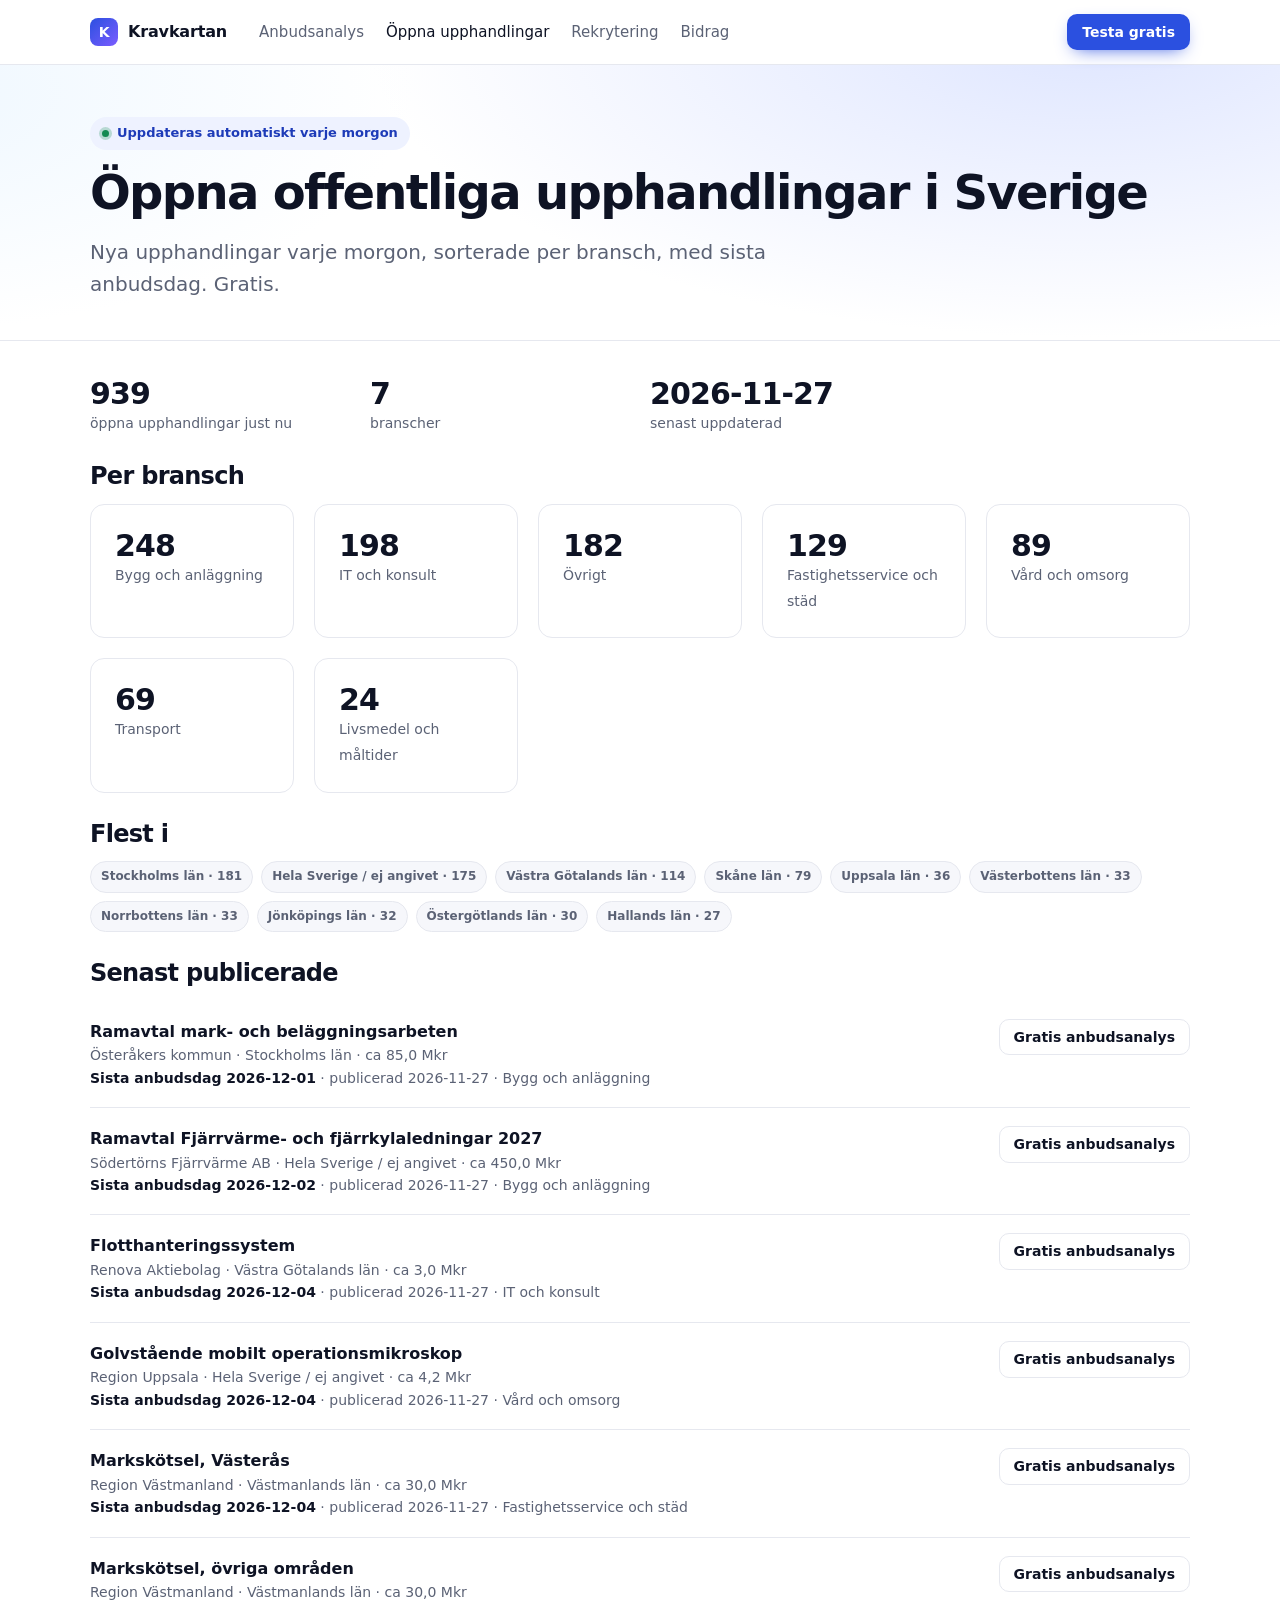
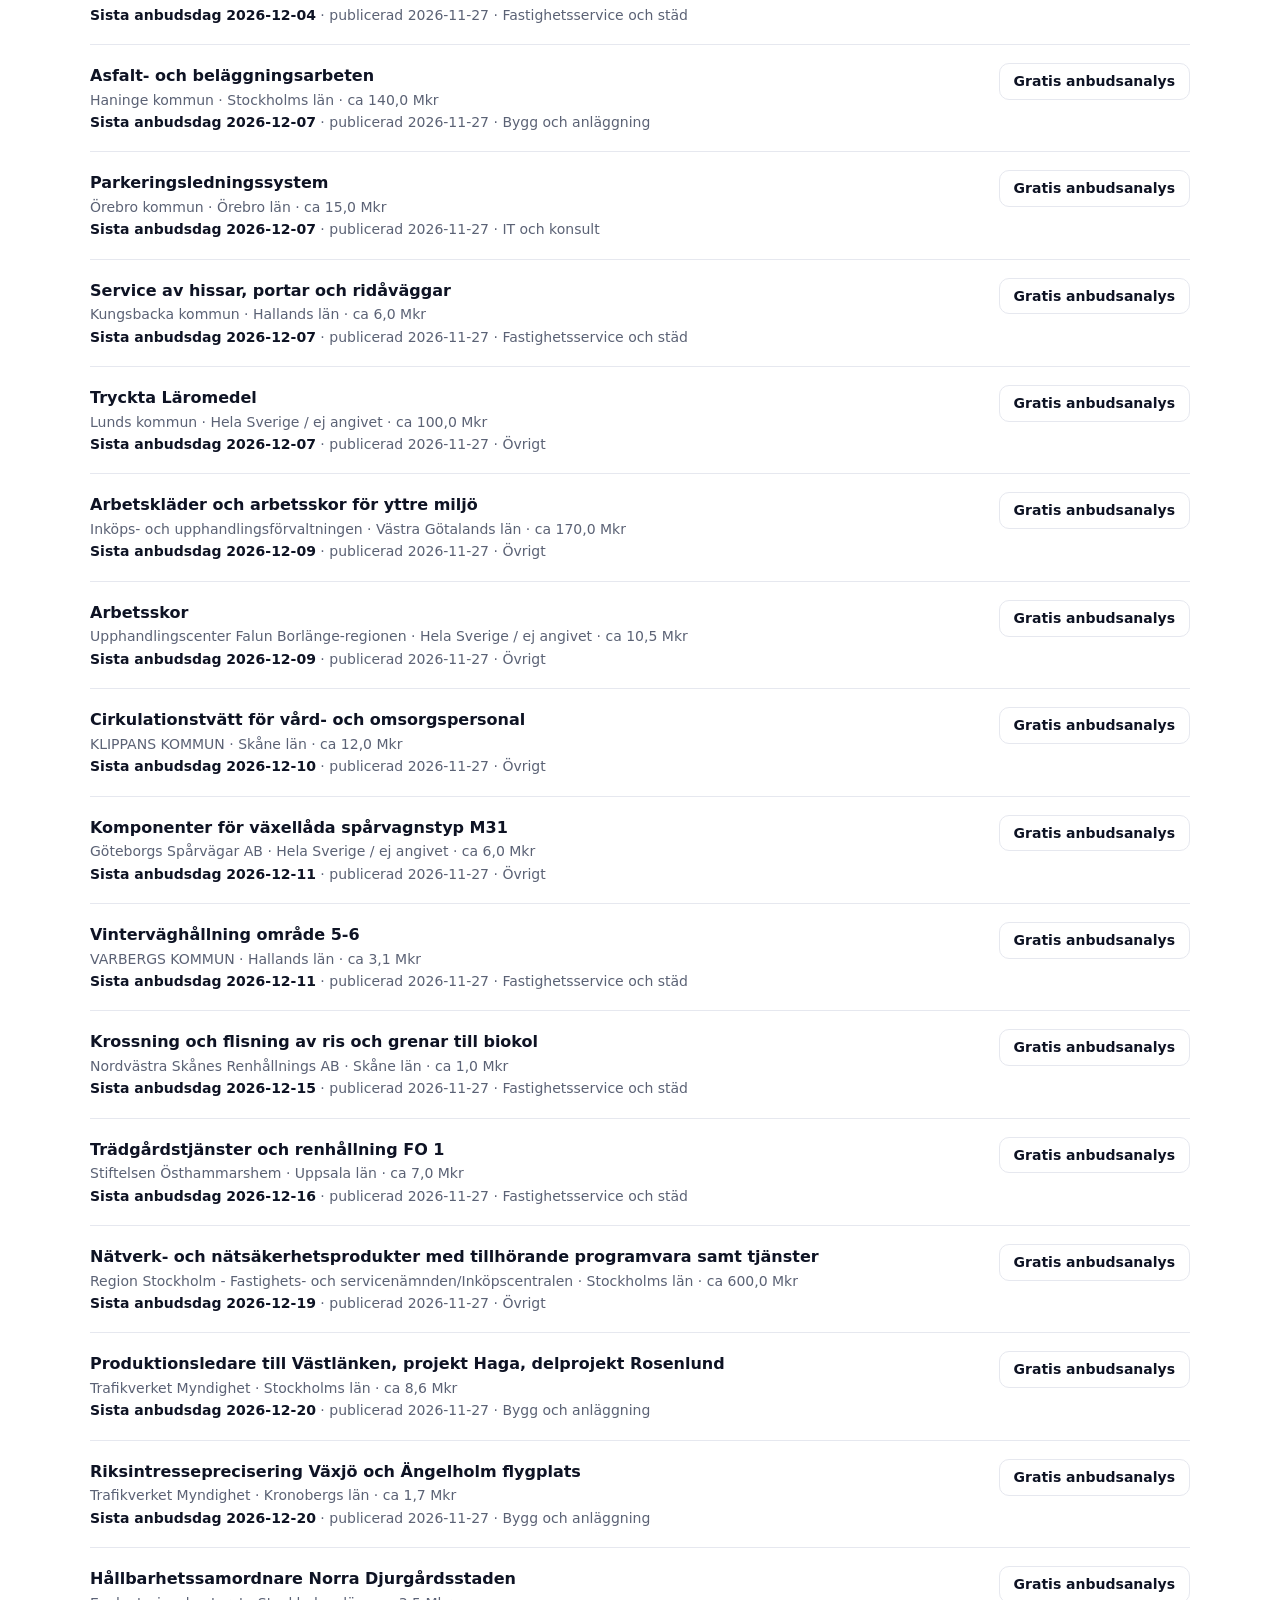
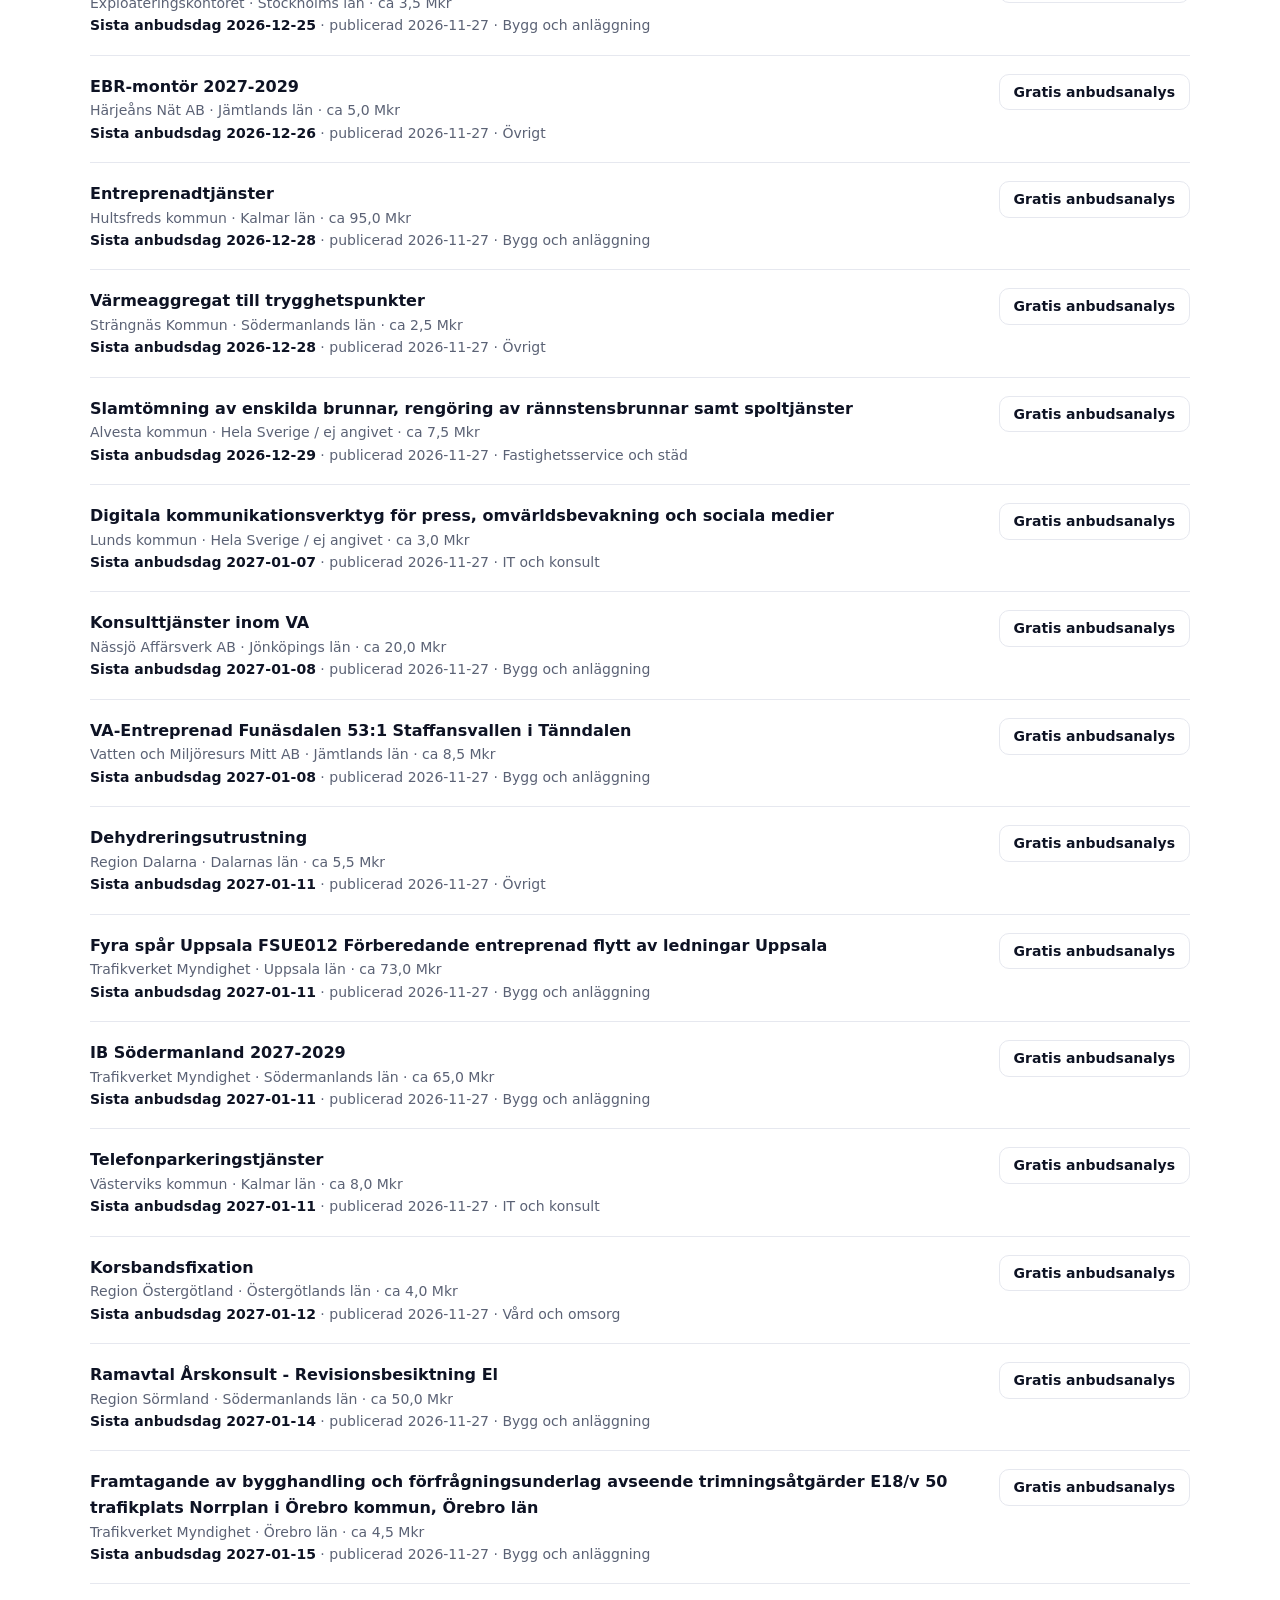
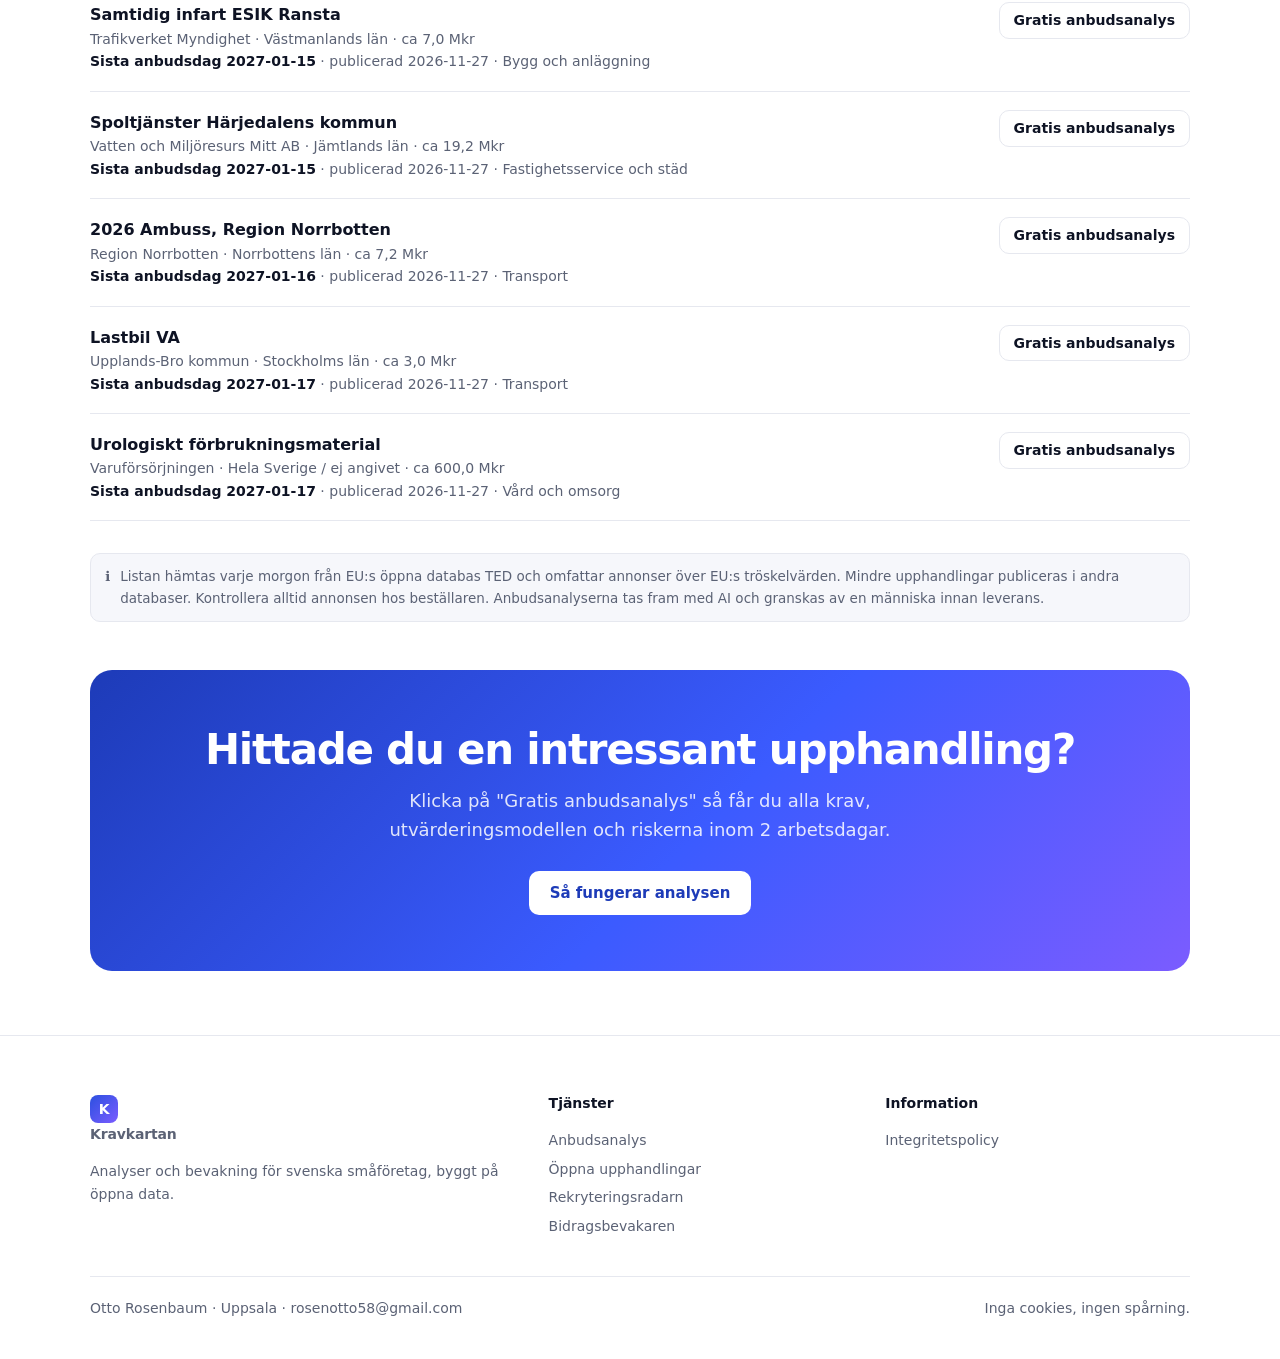
==== commit 775c1632: "Daglig bevakning 2026-11-27" ====
--- a/bevakning/index.html
+++ b/bevakning/index.html
@@ -13,7 +13,7 @@
   <span class="pill"><span class="dot"></span>Uppdateras automatiskt varje morgon</span>
   <h1 style="font-size:clamp(32px,4.4vw,48px)">Öppna offentliga upphandlingar i Sverige</h1><p class="lead" style="margin:0">Nya upphandlingar varje morgon, sorterade per bransch, med sista anbudsdag. Gratis.</p>
 </div></header>
-<main><div class="wrap" style="padding-top:36px;padding-bottom:64px"><div class="facts" style="margin-bottom:28px"><div class="fact"><b>934</b><span>öppna upphandlingar just nu</span></div><div class="fact"><b>7</b><span>branscher</span></div><div class="fact"><b>2026-11-26</b><span>senast uppdaterad</span></div></div><h2 style="font-size:24px">Per bransch</h2><div class="grid-3" style="grid-template-columns:repeat(auto-fit,minmax(170px,1fr));margin-bottom:28px"><a class="card" href="bygg.html" style="color:inherit;text-decoration:none"><div class="fact"><b>232</b><span>Bygg och anläggning</span></div></a><a class="card" href="it-konsult.html" style="color:inherit;text-decoration:none"><div class="fact"><b>207</b><span>IT och konsult</span></div></a><a class="card" href="ovrigt.html" style="color:inherit;text-decoration:none"><div class="fact"><b>178</b><span>Övrigt</span></div></a><a class="card" href="fastighet-stad.html" style="color:inherit;text-decoration:none"><div class="fact"><b>126</b><span>Fastighetsservice och städ</span></div></a><a class="card" href="vard-omsorg.html" style="color:inherit;text-decoration:none"><div class="fact"><b>91</b><span>Vård och omsorg</span></div></a><a class="card" href="transport.html" style="color:inherit;text-decoration:none"><div class="fact"><b>73</b><span>Transport</span></div></a><a class="card" href="livsmedel.html" style="color:inherit;text-decoration:none"><div class="fact"><b>27</b><span>Livsmedel och måltider</span></div></a></div><h2 style="font-size:24px">Flest i</h2><div class="chips" style="margin-bottom:28px"><span class="chip">Stockholms län · 183</span><span class="chip">Hela Sverige / ej angivet · 179</span><span class="chip">Västra Götalands län · 116</span><span class="chip">Skåne län · 80</span><span class="chip">Jönköpings län · 35</span><span class="chip">Uppsala län · 35</span><span class="chip">Västerbottens län · 31</span><span class="chip">Östergötlands län · 30</span><span class="chip">Norrbottens län · 29</span><span class="chip">Hallands län · 26</span></div><h2 style="font-size:24px">Senast publicerade</h2><div class="list-item"><div><a class="t" href="https://ted.europa.eu/sv/notice/-/detail/822516-2026" rel="noopener">Konsultorganisation - Landskapsarkitekt, Yttre VA, Dagvatten mm Dalens sjukhus</a><div class="m">Locum AB · Stockholms län · ca 2,0 Mkr</div><div class="m"><span class="deadline">Sista anbudsdag 2026-12-01</span> · publicerad 2026-11-26 · Bygg och anläggning</div></div><a class="btn btn-secondary btn-sm" href="mailto:rosenotto58@gmail.com?subject=Gratis%20anbudsanalys%3A%20Konsultorganisation%20-%20Landskapsarkitekt%2C%20Yttre%20VA%2C%20Dagvatten%20mm%20Dalens%20sjukhus%20%28822516-2026%29&body=Hej%21%0A%0AVi%20funderar%20p%C3%A5%20att%20l%C3%A4mna%20anbud%20i%3A%0AKonsultorganisation%20-%20Landskapsarkitekt%2C%20Yttre%20VA%2C%20Dagvatten%20mm%20Dalens%20sjukhus%0ALocum%20AB%0ATED%3A%20https%3A//ted.europa.eu/sv/notice/-/detail/822516-2026%0A%0AVi%20vill%20g%C3%A4rna%20ha%20en%20gratis%20pilotanalys%20%28kravmatris%2C%20skall-krav%2C%20utv%C3%A4rderingsmodell%2C%20risker%29.%0AF%C3%B6retag%3A%0AKontaktperson%3A%0A%0A%28k%C3%A4lla%3A%20bevakning%29">Gratis anbudsanalys</a></div><div class="list-item"><div><a class="t" href="https://ted.europa.eu/sv/notice/-/detail/824075-2026" rel="noopener">Ramavtal oberoende rådgivning inom systemimplementation samt konsultstöd inom informations-, data- och analysområdet</a><div class="m">Sjöfartsverket · Hela Sverige / ej angivet · ca 80,0 Mkr</div><div class="m"><span class="deadline">Sista anbudsdag 2026-12-06</span> · publicerad 2026-11-26 · IT och konsult</div></div><a class="btn btn-secondary btn-sm" href="mailto:rosenotto58@gmail.com?subject=Gratis%20anbudsanalys%3A%20Ramavtal%20oberoende%20r%C3%A5dgivning%20inom%20systemimplementation%20samt%20konsultst%C3%B6d%20inom%20informations-%2C%20data-%20och%20analysomr%C3%A5det%20%28824075-2026%29&body=Hej%21%0A%0AVi%20funderar%20p%C3%A5%20att%20l%C3%A4mna%20anbud%20i%3A%0ARamavtal%20oberoende%20r%C3%A5dgivning%20inom%20systemimplementation%20samt%20konsultst%C3%B6d%20inom%20informations-%2C%20data-%20och%20analysomr%C3%A5det%0ASj%C3%B6fartsverket%0ATED%3A%20https%3A//ted.europa.eu/sv/notice/-/detail/824075-2026%0A%0AVi%20vill%20g%C3%A4rna%20ha%20en%20gratis%20pilotanalys%20%28kravmatris%2C%20skall-krav%2C%20utv%C3%A4rderingsmodell%2C%20risker%29.%0AF%C3%B6retag%3A%0AKontaktperson%3A%0A%0A%28k%C3%A4lla%3A%20bevakning%29">Gratis anbudsanalys</a></div><div class="list-item"><div><a class="t" href="https://ted.europa.eu/sv/notice/-/detail/823299-2026" rel="noopener">Ramavtal för entreprenadarbeten på byggnadsverk</a><div class="m">Mölndals stad · Västra Götalands län · ca 100,0 Mkr</div><div class="m"><span class="deadline">Sista anbudsdag 2026-12-08</span> · publicerad 2026-11-26 · Bygg och anläggning</div></div><a class="btn btn-secondary btn-sm" href="mailto:rosenotto58@gmail.com?subject=Gratis%20anbudsanalys%3A%20Ramavtal%20f%C3%B6r%20entreprenadarbeten%20p%C3%A5%20byggnadsverk%20%28823299-2026%29&body=Hej%21%0A%0AVi%20funderar%20p%C3%A5%20att%20l%C3%A4mna%20anbud%20i%3A%0ARamavtal%20f%C3%B6r%20entreprenadarbeten%20p%C3%A5%20byggnadsverk%0AM%C3%B6lndals%20stad%0ATED%3A%20https%3A//ted.europa.eu/sv/notice/-/detail/823299-2026%0A%0AVi%20vill%20g%C3%A4rna%20ha%20en%20gratis%20pilotanalys%20%28kravmatris%2C%20skall-krav%2C%20utv%C3%A4rderingsmodell%2C%20risker%29.%0AF%C3%B6retag%3A%0AKontaktperson%3A%0A%0A%28k%C3%A4lla%3A%20bevakning%29">Gratis anbudsanalys</a></div><div class="list-item"><div><a class="t" href="https://ted.europa.eu/sv/notice/-/detail/822781-2026" rel="noopener">Arbetskläder och arbetsskor för yttre miljö</a><div class="m">Inköps- och upphandlingsförvaltningen · Västra Götalands län · ca 170,0 Mkr</div><div class="m"><span class="deadline">Sista anbudsdag 2026-12-09</span> · publicerad 2026-11-26 · Övrigt</div></div><a class="btn btn-secondary btn-sm" href="mailto:rosenotto58@gmail.com?subject=Gratis%20anbudsanalys%3A%20Arbetskl%C3%A4der%20och%20arbetsskor%20f%C3%B6r%20yttre%20milj%C3%B6%20%28822781-2026%29&body=Hej%21%0A%0AVi%20funderar%20p%C3%A5%20att%20l%C3%A4mna%20anbud%20i%3A%0AArbetskl%C3%A4der%20och%20arbetsskor%20f%C3%B6r%20yttre%20milj%C3%B6%0AInk%C3%B6ps-%20och%20upphandlingsf%C3%B6rvaltningen%0ATED%3A%20https%3A//ted.europa.eu/sv/notice/-/detail/822781-2026%0A%0AVi%20vill%20g%C3%A4rna%20ha%20en%20gratis%20pilotanalys%20%28kravmatris%2C%20skall-krav%2C%20utv%C3%A4rderingsmodell%2C%20risker%29.%0AF%C3%B6retag%3A%0AKontaktperson%3A%0A%0A%28k%C3%A4lla%3A%20bevakning%29">Gratis anbudsanalys</a></div><div class="list-item"><div><a class="t" href="https://ted.europa.eu/sv/notice/-/detail/824312-2026" rel="noopener">Flerbårsambulanser</a><div class="m">Region Sörmland · Södermanlands län · ca 8,0 Mkr</div><div class="m"><span class="deadline">Sista anbudsdag 2026-12-10</span> · publicerad 2026-11-26 · Transport</div></div><a class="btn btn-secondary btn-sm" href="mailto:rosenotto58@gmail.com?subject=Gratis%20anbudsanalys%3A%20Flerb%C3%A5rsambulanser%20%28824312-2026%29&body=Hej%21%0A%0AVi%20funderar%20p%C3%A5%20att%20l%C3%A4mna%20anbud%20i%3A%0AFlerb%C3%A5rsambulanser%0ARegion%20S%C3%B6rmland%0ATED%3A%20https%3A//ted.europa.eu/sv/notice/-/detail/824312-2026%0A%0AVi%20vill%20g%C3%A4rna%20ha%20en%20gratis%20pilotanalys%20%28kravmatris%2C%20skall-krav%2C%20utv%C3%A4rderingsmodell%2C%20risker%29.%0AF%C3%B6retag%3A%0AKontaktperson%3A%0A%0A%28k%C3%A4lla%3A%20bevakning%29">Gratis anbudsanalys</a></div><div class="list-item"><div><a class="t" href="https://ted.europa.eu/sv/notice/-/detail/820872-2026" rel="noopener">Mejeri</a><div class="m">Region Skåne, Koncernstab inköp och ekonomistyrning · Hela Sverige / ej angivet · ca 40,0 Mkr</div><div class="m"><span class="deadline">Sista anbudsdag 2026-12-11</span> · publicerad 2026-11-26 · Livsmedel och måltider</div></div><a class="btn btn-secondary btn-sm" href="mailto:rosenotto58@gmail.com?subject=Gratis%20anbudsanalys%3A%20Mejeri%20%28820872-2026%29&body=Hej%21%0A%0AVi%20funderar%20p%C3%A5%20att%20l%C3%A4mna%20anbud%20i%3A%0AMejeri%0ARegion%20Sk%C3%A5ne%2C%20Koncernstab%20ink%C3%B6p%20och%20ekonomistyrning%0ATED%3A%20https%3A//ted.europa.eu/sv/notice/-/detail/820872-2026%0A%0AVi%20vill%20g%C3%A4rna%20ha%20en%20gratis%20pilotanalys%20%28kravmatris%2C%20skall-krav%2C%20utv%C3%A4rderingsmodell%2C%20risker%29.%0AF%C3%B6retag%3A%0AKontaktperson%3A%0A%0A%28k%C3%A4lla%3A%20bevakning%29">Gratis anbudsanalys</a></div><div class="list-item"><div><a class="t" href="https://ted.europa.eu/sv/notice/-/detail/821833-2026" rel="noopener">Kemikalie- och gasskåp till Försvarsmakten</a><div class="m">Försvarsmakten · Hela Sverige / ej angivet · ca 30,0 Mkr</div><div class="m"><span class="deadline">Sista anbudsdag 2026-12-21</span> · publicerad 2026-11-26 · Övrigt</div></div><a class="btn btn-secondary btn-sm" href="mailto:rosenotto58@gmail.com?subject=Gratis%20anbudsanalys%3A%20Kemikalie-%20och%20gassk%C3%A5p%20till%20F%C3%B6rsvarsmakten%20%28821833-2026%29&body=Hej%21%0A%0AVi%20funderar%20p%C3%A5%20att%20l%C3%A4mna%20anbud%20i%3A%0AKemikalie-%20och%20gassk%C3%A5p%20till%20F%C3%B6rsvarsmakten%0AF%C3%B6rsvarsmakten%0ATED%3A%20https%3A//ted.europa.eu/sv/notice/-/detail/821833-2026%0A%0AVi%20vill%20g%C3%A4rna%20ha%20en%20gratis%20pilotanalys%20%28kravmatris%2C%20skall-krav%2C%20utv%C3%A4rderingsmodell%2C%20risker%29.%0AF%C3%B6retag%3A%0AKontaktperson%3A%0A%0A%28k%C3%A4lla%3A%20bevakning%29">Gratis anbudsanalys</a></div><div class="list-item"><div><a class="t" href="https://ted.europa.eu/sv/notice/-/detail/821738-2026" rel="noopener">Robotgräsklippare för fälthållning</a><div class="m">Fastighetsservice &amp; förplägnad · Västra Götalands län · ca 3,0 Mkr</div><div class="m"><span class="deadline">Sista anbudsdag 2026-12-21</span> · publicerad 2026-11-26 · Övrigt</div></div><a class="btn btn-secondary btn-sm" href="mailto:rosenotto58@gmail.com?subject=Gratis%20anbudsanalys%3A%20Robotgr%C3%A4sklippare%20f%C3%B6r%20f%C3%A4lth%C3%A5llning%20%28821738-2026%29&body=Hej%21%0A%0AVi%20funderar%20p%C3%A5%20att%20l%C3%A4mna%20anbud%20i%3A%0ARobotgr%C3%A4sklippare%20f%C3%B6r%20f%C3%A4lth%C3%A5llning%0AFastighetsservice%20%26%20f%C3%B6rpl%C3%A4gnad%0ATED%3A%20https%3A//ted.europa.eu/sv/notice/-/detail/821738-2026%0A%0AVi%20vill%20g%C3%A4rna%20ha%20en%20gratis%20pilotanalys%20%28kravmatris%2C%20skall-krav%2C%20utv%C3%A4rderingsmodell%2C%20risker%29.%0AF%C3%B6retag%3A%0AKontaktperson%3A%0A%0A%28k%C3%A4lla%3A%20bevakning%29">Gratis anbudsanalys</a></div><div class="list-item"><div><a class="t" href="https://ted.europa.eu/sv/notice/-/detail/820618-2026" rel="noopener">202612 Rekryteringstjänster IT/Teknik</a><div class="m">Sveriges Television Aktiebolag · Hela Sverige / ej angivet · ca 10,0 Mkr</div><div class="m"><span class="deadline">Sista anbudsdag 2026-12-22</span> · publicerad 2026-11-26 · IT och konsult</div></div><a class="btn btn-secondary btn-sm" href="mailto:rosenotto58@gmail.com?subject=Gratis%20anbudsanalys%3A%20202612%20Rekryteringstj%C3%A4nster%20IT/Teknik%20%28820618-2026%29&body=Hej%21%0A%0AVi%20funderar%20p%C3%A5%20att%20l%C3%A4mna%20anbud%20i%3A%0A202612%20Rekryteringstj%C3%A4nster%20IT/Teknik%0ASveriges%20Television%20Aktiebolag%0ATED%3A%20https%3A//ted.europa.eu/sv/notice/-/detail/820618-2026%0A%0AVi%20vill%20g%C3%A4rna%20ha%20en%20gratis%20pilotanalys%20%28kravmatris%2C%20skall-krav%2C%20utv%C3%A4rderingsmodell%2C%20risker%29.%0AF%C3%B6retag%3A%0AKontaktperson%3A%0A%0A%28k%C3%A4lla%3A%20bevakning%29">Gratis anbudsanalys</a></div><div class="list-item"><div><a class="t" href="https://ted.europa.eu/sv/notice/-/detail/821195-2026" rel="noopener">Ismaskin</a><div class="m">Sandvikens kommun · Gävleborgs län · ca 3,0 Mkr</div><div class="m"><span class="deadline">Sista anbudsdag 2026-12-24</span> · publicerad 2026-11-26 · Övrigt</div></div><a class="btn btn-secondary btn-sm" href="mailto:rosenotto58@gmail.com?subject=Gratis%20anbudsanalys%3A%20Ismaskin%20%28821195-2026%29&body=Hej%21%0A%0AVi%20funderar%20p%C3%A5%20att%20l%C3%A4mna%20anbud%20i%3A%0AIsmaskin%0ASandvikens%20kommun%0ATED%3A%20https%3A//ted.europa.eu/sv/notice/-/detail/821195-2026%0A%0AVi%20vill%20g%C3%A4rna%20ha%20en%20gratis%20pilotanalys%20%28kravmatris%2C%20skall-krav%2C%20utv%C3%A4rderingsmodell%2C%20risker%29.%0AF%C3%B6retag%3A%0AKontaktperson%3A%0A%0A%28k%C3%A4lla%3A%20bevakning%29">Gratis anbudsanalys</a></div><div class="list-item"><div><a class="t" href="https://ted.europa.eu/sv/notice/-/detail/822273-2026" rel="noopener">Vidareutveckling av verktyg för samskapande kunskaps- och innovationsprocesser</a><div class="m">Region Västerbotten · Västerbottens län · ca 20,0 Mkr</div><div class="m"><span class="deadline">Sista anbudsdag 2026-12-27</span> · publicerad 2026-11-26 · IT och konsult</div></div><a class="btn btn-secondary btn-sm" href="mailto:rosenotto58@gmail.com?subject=Gratis%20anbudsanalys%3A%20Vidareutveckling%20av%20verktyg%20f%C3%B6r%20samskapande%20kunskaps-%20och%20innovationsprocesser%20%28822273-2026%29&body=Hej%21%0A%0AVi%20funderar%20p%C3%A5%20att%20l%C3%A4mna%20anbud%20i%3A%0AVidareutveckling%20av%20verktyg%20f%C3%B6r%20samskapande%20kunskaps-%20och%20innovationsprocesser%0ARegion%20V%C3%A4sterbotten%0ATED%3A%20https%3A//ted.europa.eu/sv/notice/-/detail/822273-2026%0A%0AVi%20vill%20g%C3%A4rna%20ha%20en%20gratis%20pilotanalys%20%28kravmatris%2C%20skall-krav%2C%20utv%C3%A4rderingsmodell%2C%20risker%29.%0AF%C3%B6retag%3A%0AKontaktperson%3A%0A%0A%28k%C3%A4lla%3A%20bevakning%29">Gratis anbudsanalys</a></div><div class="list-item"><div><a class="t" href="https://ted.europa.eu/sv/notice/-/detail/821979-2026" rel="noopener">Bostadsrättsspecialist</a><div class="m">Göteborgs Egnahems Aktiebolag · Hela Sverige / ej angivet · ca 5,0 Mkr</div><div class="m"><span class="deadline">Sista anbudsdag 2026-12-28</span> · publicerad 2026-11-26 · IT och konsult</div></div><a class="btn btn-secondary btn-sm" href="mailto:rosenotto58@gmail.com?subject=Gratis%20anbudsanalys%3A%20Bostadsr%C3%A4ttsspecialist%20%28821979-2026%29&body=Hej%21%0A%0AVi%20funderar%20p%C3%A5%20att%20l%C3%A4mna%20anbud%20i%3A%0ABostadsr%C3%A4ttsspecialist%0AG%C3%B6teborgs%20Egnahems%20Aktiebolag%0ATED%3A%20https%3A//ted.europa.eu/sv/notice/-/detail/821979-2026%0A%0AVi%20vill%20g%C3%A4rna%20ha%20en%20gratis%20pilotanalys%20%28kravmatris%2C%20skall-krav%2C%20utv%C3%A4rderingsmodell%2C%20risker%29.%0AF%C3%B6retag%3A%0AKontaktperson%3A%0A%0A%28k%C3%A4lla%3A%20bevakning%29">Gratis anbudsanalys</a></div><div class="list-item"><div><a class="t" href="https://ted.europa.eu/sv/notice/-/detail/824396-2026" rel="noopener">Kost- och måltidsplaneringssystem</a><div class="m">Kiruna kommun · Hela Sverige / ej angivet · ca 6,4 Mkr</div><div class="m"><span class="deadline">Sista anbudsdag 2026-12-28</span> · publicerad 2026-11-26 · IT och konsult</div></div><a class="btn btn-secondary btn-sm" href="mailto:rosenotto58@gmail.com?subject=Gratis%20anbudsanalys%3A%20Kost-%20och%20m%C3%A5ltidsplaneringssystem%20%28824396-2026%29&body=Hej%21%0A%0AVi%20funderar%20p%C3%A5%20att%20l%C3%A4mna%20anbud%20i%3A%0AKost-%20och%20m%C3%A5ltidsplaneringssystem%0AKiruna%20kommun%0ATED%3A%20https%3A//ted.europa.eu/sv/notice/-/detail/824396-2026%0A%0AVi%20vill%20g%C3%A4rna%20ha%20en%20gratis%20pilotanalys%20%28kravmatris%2C%20skall-krav%2C%20utv%C3%A4rderingsmodell%2C%20risker%29.%0AF%C3%B6retag%3A%0AKontaktperson%3A%0A%0A%28k%C3%A4lla%3A%20bevakning%29">Gratis anbudsanalys</a></div><div class="list-item"><div><a class="t" href="https://ted.europa.eu/sv/notice/-/detail/823689-2026" rel="noopener">Mejeriprodukter</a><div class="m">Kiruna kommun · Norrbottens län · ca 6,0 Mkr</div><div class="m"><span class="deadline">Sista anbudsdag 2026-12-28</span> · publicerad 2026-11-26 · Livsmedel och måltider</div></div><a class="btn btn-secondary btn-sm" href="mailto:rosenotto58@gmail.com?subject=Gratis%20anbudsanalys%3A%20Mejeriprodukter%20%28823689-2026%29&body=Hej%21%0A%0AVi%20funderar%20p%C3%A5%20att%20l%C3%A4mna%20anbud%20i%3A%0AMejeriprodukter%0AKiruna%20kommun%0ATED%3A%20https%3A//ted.europa.eu/sv/notice/-/detail/823689-2026%0A%0AVi%20vill%20g%C3%A4rna%20ha%20en%20gratis%20pilotanalys%20%28kravmatris%2C%20skall-krav%2C%20utv%C3%A4rderingsmodell%2C%20risker%29.%0AF%C3%B6retag%3A%0AKontaktperson%3A%0A%0A%28k%C3%A4lla%3A%20bevakning%29">Gratis anbudsanalys</a></div><div class="list-item"><div><a class="t" href="https://ted.europa.eu/sv/notice/-/detail/820882-2026" rel="noopener">Träd och buskar</a><div class="m">Gävle kommun · Gävleborgs län · ca 5,0 Mkr</div><div class="m"><span class="deadline">Sista anbudsdag 2026-12-28</span> · publicerad 2026-11-26 · Övrigt</div></div><a class="btn btn-secondary btn-sm" href="mailto:rosenotto58@gmail.com?subject=Gratis%20anbudsanalys%3A%20Tr%C3%A4d%20och%20buskar%20%28820882-2026%29&body=Hej%21%0A%0AVi%20funderar%20p%C3%A5%20att%20l%C3%A4mna%20anbud%20i%3A%0ATr%C3%A4d%20och%20buskar%0AG%C3%A4vle%20kommun%0ATED%3A%20https%3A//ted.europa.eu/sv/notice/-/detail/820882-2026%0A%0AVi%20vill%20g%C3%A4rna%20ha%20en%20gratis%20pilotanalys%20%28kravmatris%2C%20skall-krav%2C%20utv%C3%A4rderingsmodell%2C%20risker%29.%0AF%C3%B6retag%3A%0AKontaktperson%3A%0A%0A%28k%C3%A4lla%3A%20bevakning%29">Gratis anbudsanalys</a></div><div class="list-item"><div><a class="t" href="https://ted.europa.eu/sv/notice/-/detail/823857-2026" rel="noopener">Ramavtal för grönyteskötsel</a><div class="m">Inköpssamverkan Motala · Östergötlands län · ca 10,0 Mkr</div><div class="m"><span class="deadline">Sista anbudsdag 2026-12-29</span> · publicerad 2026-11-26 · Fastighetsservice och städ</div></div><a class="btn btn-secondary btn-sm" href="mailto:rosenotto58@gmail.com?subject=Gratis%20anbudsanalys%3A%20Ramavtal%20f%C3%B6r%20gr%C3%B6nytesk%C3%B6tsel%20%28823857-2026%29&body=Hej%21%0A%0AVi%20funderar%20p%C3%A5%20att%20l%C3%A4mna%20anbud%20i%3A%0ARamavtal%20f%C3%B6r%20gr%C3%B6nytesk%C3%B6tsel%0AInk%C3%B6pssamverkan%20Motala%0ATED%3A%20https%3A//ted.europa.eu/sv/notice/-/detail/823857-2026%0A%0AVi%20vill%20g%C3%A4rna%20ha%20en%20gratis%20pilotanalys%20%28kravmatris%2C%20skall-krav%2C%20utv%C3%A4rderingsmodell%2C%20risker%29.%0AF%C3%B6retag%3A%0AKontaktperson%3A%0A%0A%28k%C3%A4lla%3A%20bevakning%29">Gratis anbudsanalys</a></div><div class="list-item"><div><a class="t" href="https://ted.europa.eu/sv/notice/-/detail/823499-2026" rel="noopener">Service och underhåll av dörrautomatik till dörrar av olika fabrikat-2</a><div class="m">Upphandlingscenter Falun Borlänge-regionen · Dalarnas län · ca 2,5 Mkr</div><div class="m"><span class="deadline">Sista anbudsdag 2026-12-29</span> · publicerad 2026-11-26 · Fastighetsservice och städ</div></div><a class="btn btn-secondary btn-sm" href="mailto:rosenotto58@gmail.com?subject=Gratis%20anbudsanalys%3A%20Service%20och%20underh%C3%A5ll%20av%20d%C3%B6rrautomatik%20till%20d%C3%B6rrar%20av%20olika%20fabrikat-2%20%28823499-2026%29&body=Hej%21%0A%0AVi%20funderar%20p%C3%A5%20att%20l%C3%A4mna%20anbud%20i%3A%0AService%20och%20underh%C3%A5ll%20av%20d%C3%B6rrautomatik%20till%20d%C3%B6rrar%20av%20olika%20fabrikat-2%0AUpphandlingscenter%20Falun%20Borl%C3%A4nge-regionen%0ATED%3A%20https%3A//ted.europa.eu/sv/notice/-/detail/823499-2026%0A%0AVi%20vill%20g%C3%A4rna%20ha%20en%20gratis%20pilotanalys%20%28kravmatris%2C%20skall-krav%2C%20utv%C3%A4rderingsmodell%2C%20risker%29.%0AF%C3%B6retag%3A%0AKontaktperson%3A%0A%0A%28k%C3%A4lla%3A%20bevakning%29">Gratis anbudsanalys</a></div><div class="list-item"><div><a class="t" href="https://ted.europa.eu/sv/notice/-/detail/821814-2026" rel="noopener">Tekniska konsulter</a><div class="m">Karlstads Energi AB · Värmlands län · ca 10,0 Mkr</div><div class="m"><span class="deadline">Sista anbudsdag 2026-12-29</span> · publicerad 2026-11-26 · Bygg och anläggning</div></div><a class="btn btn-secondary btn-sm" href="mailto:rosenotto58@gmail.com?subject=Gratis%20anbudsanalys%3A%20Tekniska%20konsulter%20%28821814-2026%29&body=Hej%21%0A%0AVi%20funderar%20p%C3%A5%20att%20l%C3%A4mna%20anbud%20i%3A%0ATekniska%20konsulter%0AKarlstads%20Energi%20AB%0ATED%3A%20https%3A//ted.europa.eu/sv/notice/-/detail/821814-2026%0A%0AVi%20vill%20g%C3%A4rna%20ha%20en%20gratis%20pilotanalys%20%28kravmatris%2C%20skall-krav%2C%20utv%C3%A4rderingsmodell%2C%20risker%29.%0AF%C3%B6retag%3A%0AKontaktperson%3A%0A%0A%28k%C3%A4lla%3A%20bevakning%29">Gratis anbudsanalys</a></div><div class="list-item"><div><a class="t" href="https://ted.europa.eu/sv/notice/-/detail/820628-2026" rel="noopener">Däck och verkstadstjänster</a><div class="m">Svalövs Kommunservice AB · Skåne län · ca 1,4 Mkr</div><div class="m"><span class="deadline">Sista anbudsdag 2026-12-31</span> · publicerad 2026-11-26 · Fastighetsservice och städ</div></div><a class="btn btn-secondary btn-sm" href="mailto:rosenotto58@gmail.com?subject=Gratis%20anbudsanalys%3A%20D%C3%A4ck%20och%20verkstadstj%C3%A4nster%20%28820628-2026%29&body=Hej%21%0A%0AVi%20funderar%20p%C3%A5%20att%20l%C3%A4mna%20anbud%20i%3A%0AD%C3%A4ck%20och%20verkstadstj%C3%A4nster%0ASval%C3%B6vs%20Kommunservice%20AB%0ATED%3A%20https%3A//ted.europa.eu/sv/notice/-/detail/820628-2026%0A%0AVi%20vill%20g%C3%A4rna%20ha%20en%20gratis%20pilotanalys%20%28kravmatris%2C%20skall-krav%2C%20utv%C3%A4rderingsmodell%2C%20risker%29.%0AF%C3%B6retag%3A%0AKontaktperson%3A%0A%0A%28k%C3%A4lla%3A%20bevakning%29">Gratis anbudsanalys</a></div><div class="list-item"><div><a class="t" href="https://ted.europa.eu/sv/notice/-/detail/823983-2026" rel="noopener">Integrerat och målstyrt samverkans- och samhandlingsstöd</a><div class="m">Region Västerbotten · Västerbottens län · ca 20,0 Mkr</div><div class="m"><span class="deadline">Sista anbudsdag 2026-12-31</span> · publicerad 2026-11-26 · IT och konsult</div></div><a class="btn btn-secondary btn-sm" href="mailto:rosenotto58@gmail.com?subject=Gratis%20anbudsanalys%3A%20Integrerat%20och%20m%C3%A5lstyrt%20samverkans-%20och%20samhandlingsst%C3%B6d%20%28823983-2026%29&body=Hej%21%0A%0AVi%20funderar%20p%C3%A5%20att%20l%C3%A4mna%20anbud%20i%3A%0AIntegrerat%20och%20m%C3%A5lstyrt%20samverkans-%20och%20samhandlingsst%C3%B6d%0ARegion%20V%C3%A4sterbotten%0ATED%3A%20https%3A//ted.europa.eu/sv/notice/-/detail/823983-2026%0A%0AVi%20vill%20g%C3%A4rna%20ha%20en%20gratis%20pilotanalys%20%28kravmatris%2C%20skall-krav%2C%20utv%C3%A4rderingsmodell%2C%20risker%29.%0AF%C3%B6retag%3A%0AKontaktperson%3A%0A%0A%28k%C3%A4lla%3A%20bevakning%29">Gratis anbudsanalys</a></div><div class="list-item"><div><a class="t" href="https://ted.europa.eu/sv/notice/-/detail/820845-2026" rel="noopener">Förmånscykel Skövde kommun</a><div class="m">SKÖVDE KOMMUN · Västra Götalands län · ca 4,0 Mkr</div><div class="m"><span class="deadline">Sista anbudsdag 2027-01-07</span> · publicerad 2026-11-26 · Transport</div></div><a class="btn btn-secondary btn-sm" href="mailto:rosenotto58@gmail.com?subject=Gratis%20anbudsanalys%3A%20F%C3%B6rm%C3%A5nscykel%20Sk%C3%B6vde%20kommun%20%28820845-2026%29&body=Hej%21%0A%0AVi%20funderar%20p%C3%A5%20att%20l%C3%A4mna%20anbud%20i%3A%0AF%C3%B6rm%C3%A5nscykel%20Sk%C3%B6vde%20kommun%0ASK%C3%96VDE%20KOMMUN%0ATED%3A%20https%3A//ted.europa.eu/sv/notice/-/detail/820845-2026%0A%0AVi%20vill%20g%C3%A4rna%20ha%20en%20gratis%20pilotanalys%20%28kravmatris%2C%20skall-krav%2C%20utv%C3%A4rderingsmodell%2C%20risker%29.%0AF%C3%B6retag%3A%0AKontaktperson%3A%0A%0A%28k%C3%A4lla%3A%20bevakning%29">Gratis anbudsanalys</a></div><div class="list-item"><div><a class="t" href="https://ted.europa.eu/sv/notice/-/detail/821084-2026" rel="noopener">Konsulter för byggplatsuppföljning till projekt Skandiaporten, Göteborg</a><div class="m">Sjöfartsverket · Västra Götalands län · ca 15,0 Mkr</div><div class="m"><span class="deadline">Sista anbudsdag 2027-01-07</span> · publicerad 2026-11-26 · Bygg och anläggning</div></div><a class="btn btn-secondary btn-sm" href="mailto:rosenotto58@gmail.com?subject=Gratis%20anbudsanalys%3A%20Konsulter%20f%C3%B6r%20byggplatsuppf%C3%B6ljning%20till%20projekt%20Skandiaporten%2C%20G%C3%B6teborg%20%28821084-2026%29&body=Hej%21%0A%0AVi%20funderar%20p%C3%A5%20att%20l%C3%A4mna%20anbud%20i%3A%0AKonsulter%20f%C3%B6r%20byggplatsuppf%C3%B6ljning%20till%20projekt%20Skandiaporten%2C%20G%C3%B6teborg%0ASj%C3%B6fartsverket%0ATED%3A%20https%3A//ted.europa.eu/sv/notice/-/detail/821084-2026%0A%0AVi%20vill%20g%C3%A4rna%20ha%20en%20gratis%20pilotanalys%20%28kravmatris%2C%20skall-krav%2C%20utv%C3%A4rderingsmodell%2C%20risker%29.%0AF%C3%B6retag%3A%0AKontaktperson%3A%0A%0A%28k%C3%A4lla%3A%20bevakning%29">Gratis anbudsanalys</a></div><div class="list-item"><div><a class="t" href="https://ted.europa.eu/sv/notice/-/detail/821197-2026" rel="noopener">Service av dörrautomatik</a><div class="m">Karlskrona kommun · Blekinge län · ca 4,2 Mkr</div><div class="m"><span class="deadline">Sista anbudsdag 2027-01-08</span> · publicerad 2026-11-26 · Fastighetsservice och städ</div></div><a class="btn btn-secondary btn-sm" href="mailto:rosenotto58@gmail.com?subject=Gratis%20anbudsanalys%3A%20Service%20av%20d%C3%B6rrautomatik%20%28821197-2026%29&body=Hej%21%0A%0AVi%20funderar%20p%C3%A5%20att%20l%C3%A4mna%20anbud%20i%3A%0AService%20av%20d%C3%B6rrautomatik%0AKarlskrona%20kommun%0ATED%3A%20https%3A//ted.europa.eu/sv/notice/-/detail/821197-2026%0A%0AVi%20vill%20g%C3%A4rna%20ha%20en%20gratis%20pilotanalys%20%28kravmatris%2C%20skall-krav%2C%20utv%C3%A4rderingsmodell%2C%20risker%29.%0AF%C3%B6retag%3A%0AKontaktperson%3A%0A%0A%28k%C3%A4lla%3A%20bevakning%29">Gratis anbudsanalys</a></div><div class="list-item"><div><a class="t" href="https://ted.europa.eu/sv/notice/-/detail/824375-2026" rel="noopener">Saneringstjänster - rivning och klotter</a><div class="m">Nässjö kommun · Jönköpings län · ca 9,8 Mkr</div><div class="m"><span class="deadline">Sista anbudsdag 2027-01-11</span> · publicerad 2026-11-26 · Bygg och anläggning</div></div><a class="btn btn-secondary btn-sm" href="mailto:rosenotto58@gmail.com?subject=Gratis%20anbudsanalys%3A%20Saneringstj%C3%A4nster%20-%20rivning%20och%20klotter%20%28824375-2026%29&body=Hej%21%0A%0AVi%20funderar%20p%C3%A5%20att%20l%C3%A4mna%20anbud%20i%3A%0ASaneringstj%C3%A4nster%20-%20rivning%20och%20klotter%0AN%C3%A4ssj%C3%B6%20kommun%0ATED%3A%20https%3A//ted.europa.eu/sv/notice/-/detail/824375-2026%0A%0AVi%20vill%20g%C3%A4rna%20ha%20en%20gratis%20pilotanalys%20%28kravmatris%2C%20skall-krav%2C%20utv%C3%A4rderingsmodell%2C%20risker%29.%0AF%C3%B6retag%3A%0AKontaktperson%3A%0A%0A%28k%C3%A4lla%3A%20bevakning%29">Gratis anbudsanalys</a></div><div class="list-item"><div><a class="t" href="https://ted.europa.eu/sv/notice/-/detail/823523-2026" rel="noopener">Skanner för objektsglas patologi</a><div class="m">Västra Götalandsregionen · Västra Götalands län · ca 53,0 Mkr</div><div class="m"><span class="deadline">Sista anbudsdag 2027-01-11</span> · publicerad 2026-11-26 · Övrigt</div></div><a class="btn btn-secondary btn-sm" href="mailto:rosenotto58@gmail.com?subject=Gratis%20anbudsanalys%3A%20Skanner%20f%C3%B6r%20objektsglas%20patologi%20%28823523-2026%29&body=Hej%21%0A%0AVi%20funderar%20p%C3%A5%20att%20l%C3%A4mna%20anbud%20i%3A%0ASkanner%20f%C3%B6r%20objektsglas%20patologi%0AV%C3%A4stra%20G%C3%B6talandsregionen%0ATED%3A%20https%3A//ted.europa.eu/sv/notice/-/detail/823523-2026%0A%0AVi%20vill%20g%C3%A4rna%20ha%20en%20gratis%20pilotanalys%20%28kravmatris%2C%20skall-krav%2C%20utv%C3%A4rderingsmodell%2C%20risker%29.%0AF%C3%B6retag%3A%0AKontaktperson%3A%0A%0A%28k%C3%A4lla%3A%20bevakning%29">Gratis anbudsanalys</a></div><div class="list-item"><div><a class="t" href="https://ted.europa.eu/sv/notice/-/detail/823975-2026" rel="noopener">Elektronisk underskriftstjänst</a><div class="m">Huddinge kommun · Stockholms län · ca 1,8 Mkr</div><div class="m"><span class="deadline">Sista anbudsdag 2027-01-12</span> · publicerad 2026-11-26 · IT och konsult</div></div><a class="btn btn-secondary btn-sm" href="mailto:rosenotto58@gmail.com?subject=Gratis%20anbudsanalys%3A%20Elektronisk%20underskriftstj%C3%A4nst%20%28823975-2026%29&body=Hej%21%0A%0AVi%20funderar%20p%C3%A5%20att%20l%C3%A4mna%20anbud%20i%3A%0AElektronisk%20underskriftstj%C3%A4nst%0AHuddinge%20kommun%0ATED%3A%20https%3A//ted.europa.eu/sv/notice/-/detail/823975-2026%0A%0AVi%20vill%20g%C3%A4rna%20ha%20en%20gratis%20pilotanalys%20%28kravmatris%2C%20skall-krav%2C%20utv%C3%A4rderingsmodell%2C%20risker%29.%0AF%C3%B6retag%3A%0AKontaktperson%3A%0A%0A%28k%C3%A4lla%3A%20bevakning%29">Gratis anbudsanalys</a></div><div class="list-item"><div><a class="t" href="https://ted.europa.eu/sv/notice/-/detail/821760-2026" rel="noopener">Upphandling av reklambyrå</a><div class="m">Spelinspektionen · Södermanlands län · ca 6,0 Mkr</div><div class="m"><span class="deadline">Sista anbudsdag 2027-01-12</span> · publicerad 2026-11-26 · IT och konsult</div></div><a class="btn btn-secondary btn-sm" href="mailto:rosenotto58@gmail.com?subject=Gratis%20anbudsanalys%3A%20Upphandling%20av%20reklambyr%C3%A5%20%28821760-2026%29&body=Hej%21%0A%0AVi%20funderar%20p%C3%A5%20att%20l%C3%A4mna%20anbud%20i%3A%0AUpphandling%20av%20reklambyr%C3%A5%0ASpelinspektionen%0ATED%3A%20https%3A//ted.europa.eu/sv/notice/-/detail/821760-2026%0A%0AVi%20vill%20g%C3%A4rna%20ha%20en%20gratis%20pilotanalys%20%28kravmatris%2C%20skall-krav%2C%20utv%C3%A4rderingsmodell%2C%20risker%29.%0AF%C3%B6retag%3A%0AKontaktperson%3A%0A%0A%28k%C3%A4lla%3A%20bevakning%29">Gratis anbudsanalys</a></div><div class="list-item"><div><a class="t" href="https://ted.europa.eu/sv/notice/-/detail/821501-2026" rel="noopener">Ramavtal årskonsulter - Arkitekter inkl. inredningsarkitekter</a><div class="m">Region Sörmland · Södermanlands län · ca 15,0 Mkr</div><div class="m"><span class="deadline">Sista anbudsdag 2027-01-14</span> · publicerad 2026-11-26 · Bygg och anläggning</div></div><a class="btn btn-secondary btn-sm" href="mailto:rosenotto58@gmail.com?subject=Gratis%20anbudsanalys%3A%20Ramavtal%20%C3%A5rskonsulter%20-%20Arkitekter%20inkl.%20inredningsarkitekter%20%28821501-2026%29&body=Hej%21%0A%0AVi%20funderar%20p%C3%A5%20att%20l%C3%A4mna%20anbud%20i%3A%0ARamavtal%20%C3%A5rskonsulter%20-%20Arkitekter%20inkl.%20inredningsarkitekter%0ARegion%20S%C3%B6rmland%0ATED%3A%20https%3A//ted.europa.eu/sv/notice/-/detail/821501-2026%0A%0AVi%20vill%20g%C3%A4rna%20ha%20en%20gratis%20pilotanalys%20%28kravmatris%2C%20skall-krav%2C%20utv%C3%A4rderingsmodell%2C%20risker%29.%0AF%C3%B6retag%3A%0AKontaktperson%3A%0A%0A%28k%C3%A4lla%3A%20bevakning%29">Gratis anbudsanalys</a></div><div class="list-item"><div><a class="t" href="https://ted.europa.eu/sv/notice/-/detail/823318-2026" rel="noopener">Sittdynor, ryggdynor och ryggstöd för rullstolar och andra sittmöbler (HMC-Kommunerna) - Omannonsering</a><div class="m">Region Jönköpings län · Jönköpings län · ca 500 tkr</div><div class="m"><span class="deadline">Sista anbudsdag 2027-01-14</span> · publicerad 2026-11-26 · Vård och omsorg</div></div><a class="btn btn-secondary btn-sm" href="mailto:rosenotto58@gmail.com?subject=Gratis%20anbudsanalys%3A%20Sittdynor%2C%20ryggdynor%20och%20ryggst%C3%B6d%20f%C3%B6r%20rullstolar%20och%20andra%20sittm%C3%B6bler%20%28HMC-Kommunerna%29%20-%20Omannonsering%20%28823318-2026%29&body=Hej%21%0A%0AVi%20funderar%20p%C3%A5%20att%20l%C3%A4mna%20anbud%20i%3A%0ASittdynor%2C%20ryggdynor%20och%20ryggst%C3%B6d%20f%C3%B6r%20rullstolar%20och%20andra%20sittm%C3%B6bler%20%28HMC-Kommunerna%29%20-%20Omannonsering%0ARegion%20J%C3%B6nk%C3%B6pings%20l%C3%A4n%0ATED%3A%20https%3A//ted.europa.eu/sv/notice/-/detail/823318-2026%0A%0AVi%20vill%20g%C3%A4rna%20ha%20en%20gratis%20pilotanalys%20%28kravmatris%2C%20skall-krav%2C%20utv%C3%A4rderingsmodell%2C%20risker%29.%0AF%C3%B6retag%3A%0AKontaktperson%3A%0A%0A%28k%C3%A4lla%3A%20bevakning%29">Gratis anbudsanalys</a></div><div class="list-item"><div><a class="t" href="https://ted.europa.eu/sv/notice/-/detail/820475-2026" rel="noopener">Tekniska konsulttjänster</a><div class="m">Kalmar Kommun · Kalmar län · ca 24,0 Mkr</div><div class="m"><span class="deadline">Sista anbudsdag 2027-01-14</span> · publicerad 2026-11-26 · Bygg och anläggning</div></div><a class="btn btn-secondary btn-sm" href="mailto:rosenotto58@gmail.com?subject=Gratis%20anbudsanalys%3A%20Tekniska%20konsulttj%C3%A4nster%20%28820475-2026%29&body=Hej%21%0A%0AVi%20funderar%20p%C3%A5%20att%20l%C3%A4mna%20anbud%20i%3A%0ATekniska%20konsulttj%C3%A4nster%0AKalmar%20Kommun%0ATED%3A%20https%3A//ted.europa.eu/sv/notice/-/detail/820475-2026%0A%0AVi%20vill%20g%C3%A4rna%20ha%20en%20gratis%20pilotanalys%20%28kravmatris%2C%20skall-krav%2C%20utv%C3%A4rderingsmodell%2C%20risker%29.%0AF%C3%B6retag%3A%0AKontaktperson%3A%0A%0A%28k%C3%A4lla%3A%20bevakning%29">Gratis anbudsanalys</a></div><div class="list-item"><div><a class="t" href="https://ted.europa.eu/sv/notice/-/detail/822439-2026" rel="noopener">Omhändertagande av massor samt inköp av material</a><div class="m">Ystad Kommun · Skåne län · ca 130,0 Mkr</div><div class="m"><span class="deadline">Sista anbudsdag 2027-01-17</span> · publicerad 2026-11-26 · Fastighetsservice och städ</div></div><a class="btn btn-secondary btn-sm" href="mailto:rosenotto58@gmail.com?subject=Gratis%20anbudsanalys%3A%20Omh%C3%A4ndertagande%20av%20massor%20samt%20ink%C3%B6p%20av%20material%20%28822439-2026%29&body=Hej%21%0A%0AVi%20funderar%20p%C3%A5%20att%20l%C3%A4mna%20anbud%20i%3A%0AOmh%C3%A4ndertagande%20av%20massor%20samt%20ink%C3%B6p%20av%20material%0AYstad%20Kommun%0ATED%3A%20https%3A//ted.europa.eu/sv/notice/-/detail/822439-2026%0A%0AVi%20vill%20g%C3%A4rna%20ha%20en%20gratis%20pilotanalys%20%28kravmatris%2C%20skall-krav%2C%20utv%C3%A4rderingsmodell%2C%20risker%29.%0AF%C3%B6retag%3A%0AKontaktperson%3A%0A%0A%28k%C3%A4lla%3A%20bevakning%29">Gratis anbudsanalys</a></div><div class="list-item"><div><a class="t" href="https://ted.europa.eu/sv/notice/-/detail/822118-2026" rel="noopener">Sjukvårdsmaterial</a><div class="m">Inköps- och upphandlingsförvaltningen · Västra Götalands län · ca 200,0 Mkr</div><div class="m"><span class="deadline">Sista anbudsdag 2027-01-18</span> · publicerad 2026-11-26 · Vård och omsorg</div></div><a class="btn btn-secondary btn-sm" href="mailto:rosenotto58@gmail.com?subject=Gratis%20anbudsanalys%3A%20Sjukv%C3%A5rdsmaterial%20%28822118-2026%29&body=Hej%21%0A%0AVi%20funderar%20p%C3%A5%20att%20l%C3%A4mna%20anbud%20i%3A%0ASjukv%C3%A5rdsmaterial%0AInk%C3%B6ps-%20och%20upphandlingsf%C3%B6rvaltningen%0ATED%3A%20https%3A//ted.europa.eu/sv/notice/-/detail/822118-2026%0A%0AVi%20vill%20g%C3%A4rna%20ha%20en%20gratis%20pilotanalys%20%28kravmatris%2C%20skall-krav%2C%20utv%C3%A4rderingsmodell%2C%20risker%29.%0AF%C3%B6retag%3A%0AKontaktperson%3A%0A%0A%28k%C3%A4lla%3A%20bevakning%29">Gratis anbudsanalys</a></div><div class="list-item"><div><a class="t" href="https://ted.europa.eu/sv/notice/-/detail/820481-2026" rel="noopener">Autoklaver</a><div class="m">SVERIGES LANTBRUKSUNIVERSITET · Uppsala län · ca 2,0 Mkr</div><div class="m"><span class="deadline">Sista anbudsdag 2027-01-19</span> · publicerad 2026-11-26 · Vård och omsorg</div></div><a class="btn btn-secondary btn-sm" href="mailto:rosenotto58@gmail.com?subject=Gratis%20anbudsanalys%3A%20Autoklaver%20%28820481-2026%29&body=Hej%21%0A%0AVi%20funderar%20p%C3%A5%20att%20l%C3%A4mna%20anbud%20i%3A%0AAutoklaver%0ASVERIGES%20LANTBRUKSUNIVERSITET%0ATED%3A%20https%3A//ted.europa.eu/sv/notice/-/detail/820481-2026%0A%0AVi%20vill%20g%C3%A4rna%20ha%20en%20gratis%20pilotanalys%20%28kravmatris%2C%20skall-krav%2C%20utv%C3%A4rderingsmodell%2C%20risker%29.%0AF%C3%B6retag%3A%0AKontaktperson%3A%0A%0A%28k%C3%A4lla%3A%20bevakning%29">Gratis anbudsanalys</a></div><div class="list-item"><div><a class="t" href="https://ted.europa.eu/sv/notice/-/detail/822225-2026" rel="noopener">IT-hårdvara, IT-infrastruktur samt produktnära tjänster</a><div class="m">AB Svenska Spel · Hela Sverige / ej angivet · ca 240,0 Mkr</div><div class="m"><span class="deadline">Sista anbudsdag 2027-01-19</span> · publicerad 2026-11-26 · IT och konsult</div></div><a class="btn btn-secondary btn-sm" href="mailto:rosenotto58@gmail.com?subject=Gratis%20anbudsanalys%3A%20IT-h%C3%A5rdvara%2C%20IT-infrastruktur%20samt%20produktn%C3%A4ra%20tj%C3%A4nster%20%28822225-2026%29&body=Hej%21%0A%0AVi%20funderar%20p%C3%A5%20att%20l%C3%A4mna%20anbud%20i%3A%0AIT-h%C3%A5rdvara%2C%20IT-infrastruktur%20samt%20produktn%C3%A4ra%20tj%C3%A4nster%0AAB%20Svenska%20Spel%0ATED%3A%20https%3A//ted.europa.eu/sv/notice/-/detail/822225-2026%0A%0AVi%20vill%20g%C3%A4rna%20ha%20en%20gratis%20pilotanalys%20%28kravmatris%2C%20skall-krav%2C%20utv%C3%A4rderingsmodell%2C%20risker%29.%0AF%C3%B6retag%3A%0AKontaktperson%3A%0A%0A%28k%C3%A4lla%3A%20bevakning%29">Gratis anbudsanalys</a></div><div class="list-item"><div><a class="t" href="https://ted.europa.eu/sv/notice/-/detail/824164-2026" rel="noopener">Linjetrafik i Norrbotten, -Kiruna kommun, Objekt: 19.2026.059</a><div class="m">Länstrafiken i Norrbotten Aktiebolag · Norrbottens län · ca 59,0 Mkr</div><div class="m"><span class="deadline">Sista anbudsdag 2027-01-19</span> · publicerad 2026-11-26 · Transport</div></div><a class="btn btn-secondary btn-sm" href="mailto:rosenotto58@gmail.com?subject=Gratis%20anbudsanalys%3A%20Linjetrafik%20i%20Norrbotten%2C%20-Kiruna%20kommun%2C%20Objekt%3A%2019.2026.059%20%28824164-2026%29&body=Hej%21%0A%0AVi%20funderar%20p%C3%A5%20att%20l%C3%A4mna%20anbud%20i%3A%0ALinjetrafik%20i%20Norrbotten%2C%20-Kiruna%20kommun%2C%20Objekt%3A%2019.2026.059%0AL%C3%A4nstrafiken%20i%20Norrbotten%20Aktiebolag%0ATED%3A%20https%3A//ted.europa.eu/sv/notice/-/detail/824164-2026%0A%0AVi%20vill%20g%C3%A4rna%20ha%20en%20gratis%20pilotanalys%20%28kravmatris%2C%20skall-krav%2C%20utv%C3%A4rderingsmodell%2C%20risker%29.%0AF%C3%B6retag%3A%0AKontaktperson%3A%0A%0A%28k%C3%A4lla%3A%20bevakning%29">Gratis anbudsanalys</a></div><div class="list-item"><div><a class="t" href="https://ted.europa.eu/sv/notice/-/detail/823206-2026" rel="noopener">Laboratory Instruments and Devices</a><div class="m">Karolinska Institutet · Hela Sverige / ej angivet · ca 300,0 Mkr</div><div class="m"><span class="deadline">Sista anbudsdag 2027-01-21</span> · publicerad 2026-11-26 · Övrigt</div></div><a class="btn btn-secondary btn-sm" href="mailto:rosenotto58@gmail.com?subject=Gratis%20anbudsanalys%3A%20Laboratory%20Instruments%20and%20Devices%20%28823206-2026%29&body=Hej%21%0A%0AVi%20funderar%20p%C3%A5%20att%20l%C3%A4mna%20anbud%20i%3A%0ALaboratory%20Instruments%20and%20Devices%0AKarolinska%20Institutet%0ATED%3A%20https%3A//ted.europa.eu/sv/notice/-/detail/823206-2026%0A%0AVi%20vill%20g%C3%A4rna%20ha%20en%20gratis%20pilotanalys%20%28kravmatris%2C%20skall-krav%2C%20utv%C3%A4rderingsmodell%2C%20risker%29.%0AF%C3%B6retag%3A%0AKontaktperson%3A%0A%0A%28k%C3%A4lla%3A%20bevakning%29">Gratis anbudsanalys</a></div><div class="list-item"><div><a class="t" href="https://ted.europa.eu/sv/notice/-/detail/822754-2026" rel="noopener">CRM-konsult för administration av marknadsföringskampanjer inom kollektivtrafik</a><div class="m">Region Gävleborg · Gävleborgs län · ca 6,0 Mkr</div><div class="m"><span class="deadline">Sista anbudsdag 2027-01-25</span> · publicerad 2026-11-26 · IT och konsult</div></div><a class="btn btn-secondary btn-sm" href="mailto:rosenotto58@gmail.com?subject=Gratis%20anbudsanalys%3A%20CRM-konsult%20f%C3%B6r%20administration%20av%20marknadsf%C3%B6ringskampanjer%20inom%20kollektivtrafik%20%28822754-2026%29&body=Hej%21%0A%0AVi%20funderar%20p%C3%A5%20att%20l%C3%A4mna%20anbud%20i%3A%0ACRM-konsult%20f%C3%B6r%20administration%20av%20marknadsf%C3%B6ringskampanjer%20inom%20kollektivtrafik%0ARegion%20G%C3%A4vleborg%0ATED%3A%20https%3A//ted.europa.eu/sv/notice/-/detail/822754-2026%0A%0AVi%20vill%20g%C3%A4rna%20ha%20en%20gratis%20pilotanalys%20%28kravmatris%2C%20skall-krav%2C%20utv%C3%A4rderingsmodell%2C%20risker%29.%0AF%C3%B6retag%3A%0AKontaktperson%3A%0A%0A%28k%C3%A4lla%3A%20bevakning%29">Gratis anbudsanalys</a></div><div class="list-item"><div><a class="t" href="https://ted.europa.eu/sv/notice/-/detail/820785-2026" rel="noopener">Funktionsförråd och utbildningslokaler, Enköping</a><div class="m">Fortifikationsverket · Uppsala län · ca 85,0 Mkr</div><div class="m">Sista anbudsdag: se annonsen · publicerad 2026-11-26 · Bygg och anläggning</div></div><a class="btn btn-secondary btn-sm" href="mailto:rosenotto58@gmail.com?subject=Gratis%20anbudsanalys%3A%20Funktionsf%C3%B6rr%C3%A5d%20och%20utbildningslokaler%2C%20Enk%C3%B6ping%20%28820785-2026%29&body=Hej%21%0A%0AVi%20funderar%20p%C3%A5%20att%20l%C3%A4mna%20anbud%20i%3A%0AFunktionsf%C3%B6rr%C3%A5d%20och%20utbildningslokaler%2C%20Enk%C3%B6ping%0AFortifikationsverket%0ATED%3A%20https%3A//ted.europa.eu/sv/notice/-/detail/820785-2026%0A%0AVi%20vill%20g%C3%A4rna%20ha%20en%20gratis%20pilotanalys%20%28kravmatris%2C%20skall-krav%2C%20utv%C3%A4rderingsmodell%2C%20risker%29.%0AF%C3%B6retag%3A%0AKontaktperson%3A%0A%0A%28k%C3%A4lla%3A%20bevakning%29">Gratis anbudsanalys</a></div><div class="list-item"><div><a class="t" href="https://ted.europa.eu/sv/notice/-/detail/824103-2026" rel="noopener">IT-tjänst för schema och bemanning</a><div class="m">Göteborgs universitet · Västra Götalands län · ca 30,0 Mkr</div><div class="m">Sista anbudsdag: se annonsen · publicerad 2026-11-26 · IT och konsult</div></div><a class="btn btn-secondary btn-sm" href="mailto:rosenotto58@gmail.com?subject=Gratis%20anbudsanalys%3A%20IT-tj%C3%A4nst%20f%C3%B6r%20schema%20och%20bemanning%20%28824103-2026%29&body=Hej%21%0A%0AVi%20funderar%20p%C3%A5%20att%20l%C3%A4mna%20anbud%20i%3A%0AIT-tj%C3%A4nst%20f%C3%B6r%20schema%20och%20bemanning%0AG%C3%B6teborgs%20universitet%0ATED%3A%20https%3A//ted.europa.eu/sv/notice/-/detail/824103-2026%0A%0AVi%20vill%20g%C3%A4rna%20ha%20en%20gratis%20pilotanalys%20%28kravmatris%2C%20skall-krav%2C%20utv%C3%A4rderingsmodell%2C%20risker%29.%0AF%C3%B6retag%3A%0AKontaktperson%3A%0A%0A%28k%C3%A4lla%3A%20bevakning%29">Gratis anbudsanalys</a></div><div class="list-item"><div><a class="t" href="https://ted.europa.eu/sv/notice/-/detail/821054-2026" rel="noopener">Ramavtal slottsarkitekt Stockholms slott</a><div class="m">Statens fastighetsverk · Stockholms län · ca 5,0 Mkr</div><div class="m">Sista anbudsdag: se annonsen · publicerad 2026-11-26 · Bygg och anläggning</div></div><a class="btn btn-secondary btn-sm" href="mailto:rosenotto58@gmail.com?subject=Gratis%20anbudsanalys%3A%20Ramavtal%20slottsarkitekt%20Stockholms%20slott%20%28821054-2026%29&body=Hej%21%0A%0AVi%20funderar%20p%C3%A5%20att%20l%C3%A4mna%20anbud%20i%3A%0ARamavtal%20slottsarkitekt%20Stockholms%20slott%0AStatens%20fastighetsverk%0ATED%3A%20https%3A//ted.europa.eu/sv/notice/-/detail/821054-2026%0A%0AVi%20vill%20g%C3%A4rna%20ha%20en%20gratis%20pilotanalys%20%28kravmatris%2C%20skall-krav%2C%20utv%C3%A4rderingsmodell%2C%20risker%29.%0AF%C3%B6retag%3A%0AKontaktperson%3A%0A%0A%28k%C3%A4lla%3A%20bevakning%29">Gratis anbudsanalys</a></div>
+<main><div class="wrap" style="padding-top:36px;padding-bottom:64px"><div class="facts" style="margin-bottom:28px"><div class="fact"><b>939</b><span>öppna upphandlingar just nu</span></div><div class="fact"><b>7</b><span>branscher</span></div><div class="fact"><b>2026-11-27</b><span>senast uppdaterad</span></div></div><h2 style="font-size:24px">Per bransch</h2><div class="grid-3" style="grid-template-columns:repeat(auto-fit,minmax(170px,1fr));margin-bottom:28px"><a class="card" href="bygg.html" style="color:inherit;text-decoration:none"><div class="fact"><b>248</b><span>Bygg och anläggning</span></div></a><a class="card" href="it-konsult.html" style="color:inherit;text-decoration:none"><div class="fact"><b>198</b><span>IT och konsult</span></div></a><a class="card" href="ovrigt.html" style="color:inherit;text-decoration:none"><div class="fact"><b>182</b><span>Övrigt</span></div></a><a class="card" href="fastighet-stad.html" style="color:inherit;text-decoration:none"><div class="fact"><b>129</b><span>Fastighetsservice och städ</span></div></a><a class="card" href="vard-omsorg.html" style="color:inherit;text-decoration:none"><div class="fact"><b>89</b><span>Vård och omsorg</span></div></a><a class="card" href="transport.html" style="color:inherit;text-decoration:none"><div class="fact"><b>69</b><span>Transport</span></div></a><a class="card" href="livsmedel.html" style="color:inherit;text-decoration:none"><div class="fact"><b>24</b><span>Livsmedel och måltider</span></div></a></div><h2 style="font-size:24px">Flest i</h2><div class="chips" style="margin-bottom:28px"><span class="chip">Stockholms län · 181</span><span class="chip">Hela Sverige / ej angivet · 175</span><span class="chip">Västra Götalands län · 114</span><span class="chip">Skåne län · 79</span><span class="chip">Uppsala län · 36</span><span class="chip">Västerbottens län · 33</span><span class="chip">Norrbottens län · 33</span><span class="chip">Jönköpings län · 32</span><span class="chip">Östergötlands län · 30</span><span class="chip">Hallands län · 27</span></div><h2 style="font-size:24px">Senast publicerade</h2><div class="list-item"><div><a class="t" href="https://ted.europa.eu/sv/notice/-/detail/828123-2026" rel="noopener">Ramavtal mark- och beläggningsarbeten</a><div class="m">Österåkers kommun · Stockholms län · ca 85,0 Mkr</div><div class="m"><span class="deadline">Sista anbudsdag 2026-12-01</span> · publicerad 2026-11-27 · Bygg och anläggning</div></div><a class="btn btn-secondary btn-sm" href="mailto:rosenotto58@gmail.com?subject=Gratis%20anbudsanalys%3A%20Ramavtal%20mark-%20och%20bel%C3%A4ggningsarbeten%20%28828123-2026%29&body=Hej%21%0A%0AVi%20funderar%20p%C3%A5%20att%20l%C3%A4mna%20anbud%20i%3A%0ARamavtal%20mark-%20och%20bel%C3%A4ggningsarbeten%0A%C3%96ster%C3%A5kers%20kommun%0ATED%3A%20https%3A//ted.europa.eu/sv/notice/-/detail/828123-2026%0A%0AVi%20vill%20g%C3%A4rna%20ha%20en%20gratis%20pilotanalys%20%28kravmatris%2C%20skall-krav%2C%20utv%C3%A4rderingsmodell%2C%20risker%29.%0AF%C3%B6retag%3A%0AKontaktperson%3A%0A%0A%28k%C3%A4lla%3A%20bevakning%29">Gratis anbudsanalys</a></div><div class="list-item"><div><a class="t" href="https://ted.europa.eu/sv/notice/-/detail/827351-2026" rel="noopener">Ramavtal Fjärrvärme- och fjärrkylaledningar 2027</a><div class="m">Södertörns Fjärrvärme AB · Hela Sverige / ej angivet · ca 450,0 Mkr</div><div class="m"><span class="deadline">Sista anbudsdag 2026-12-02</span> · publicerad 2026-11-27 · Bygg och anläggning</div></div><a class="btn btn-secondary btn-sm" href="mailto:rosenotto58@gmail.com?subject=Gratis%20anbudsanalys%3A%20Ramavtal%20Fj%C3%A4rrv%C3%A4rme-%20och%20fj%C3%A4rrkylaledningar%202027%20%28827351-2026%29&body=Hej%21%0A%0AVi%20funderar%20p%C3%A5%20att%20l%C3%A4mna%20anbud%20i%3A%0ARamavtal%20Fj%C3%A4rrv%C3%A4rme-%20och%20fj%C3%A4rrkylaledningar%202027%0AS%C3%B6dert%C3%B6rns%20Fj%C3%A4rrv%C3%A4rme%20AB%0ATED%3A%20https%3A//ted.europa.eu/sv/notice/-/detail/827351-2026%0A%0AVi%20vill%20g%C3%A4rna%20ha%20en%20gratis%20pilotanalys%20%28kravmatris%2C%20skall-krav%2C%20utv%C3%A4rderingsmodell%2C%20risker%29.%0AF%C3%B6retag%3A%0AKontaktperson%3A%0A%0A%28k%C3%A4lla%3A%20bevakning%29">Gratis anbudsanalys</a></div><div class="list-item"><div><a class="t" href="https://ted.europa.eu/sv/notice/-/detail/825773-2026" rel="noopener">Flotthanteringssystem</a><div class="m">Renova Aktiebolag · Västra Götalands län · ca 3,0 Mkr</div><div class="m"><span class="deadline">Sista anbudsdag 2026-12-04</span> · publicerad 2026-11-27 · IT och konsult</div></div><a class="btn btn-secondary btn-sm" href="mailto:rosenotto58@gmail.com?subject=Gratis%20anbudsanalys%3A%20Flotthanteringssystem%20%28825773-2026%29&body=Hej%21%0A%0AVi%20funderar%20p%C3%A5%20att%20l%C3%A4mna%20anbud%20i%3A%0AFlotthanteringssystem%0ARenova%20Aktiebolag%0ATED%3A%20https%3A//ted.europa.eu/sv/notice/-/detail/825773-2026%0A%0AVi%20vill%20g%C3%A4rna%20ha%20en%20gratis%20pilotanalys%20%28kravmatris%2C%20skall-krav%2C%20utv%C3%A4rderingsmodell%2C%20risker%29.%0AF%C3%B6retag%3A%0AKontaktperson%3A%0A%0A%28k%C3%A4lla%3A%20bevakning%29">Gratis anbudsanalys</a></div><div class="list-item"><div><a class="t" href="https://ted.europa.eu/sv/notice/-/detail/827071-2026" rel="noopener">Golvstående mobilt operationsmikroskop</a><div class="m">Region Uppsala · Hela Sverige / ej angivet · ca 4,2 Mkr</div><div class="m"><span class="deadline">Sista anbudsdag 2026-12-04</span> · publicerad 2026-11-27 · Vård och omsorg</div></div><a class="btn btn-secondary btn-sm" href="mailto:rosenotto58@gmail.com?subject=Gratis%20anbudsanalys%3A%20Golvst%C3%A5ende%20mobilt%20operationsmikroskop%20%28827071-2026%29&body=Hej%21%0A%0AVi%20funderar%20p%C3%A5%20att%20l%C3%A4mna%20anbud%20i%3A%0AGolvst%C3%A5ende%20mobilt%20operationsmikroskop%0ARegion%20Uppsala%0ATED%3A%20https%3A//ted.europa.eu/sv/notice/-/detail/827071-2026%0A%0AVi%20vill%20g%C3%A4rna%20ha%20en%20gratis%20pilotanalys%20%28kravmatris%2C%20skall-krav%2C%20utv%C3%A4rderingsmodell%2C%20risker%29.%0AF%C3%B6retag%3A%0AKontaktperson%3A%0A%0A%28k%C3%A4lla%3A%20bevakning%29">Gratis anbudsanalys</a></div><div class="list-item"><div><a class="t" href="https://ted.europa.eu/sv/notice/-/detail/827004-2026" rel="noopener">Markskötsel, Västerås</a><div class="m">Region Västmanland · Västmanlands län · ca 30,0 Mkr</div><div class="m"><span class="deadline">Sista anbudsdag 2026-12-04</span> · publicerad 2026-11-27 · Fastighetsservice och städ</div></div><a class="btn btn-secondary btn-sm" href="mailto:rosenotto58@gmail.com?subject=Gratis%20anbudsanalys%3A%20Marksk%C3%B6tsel%2C%20V%C3%A4ster%C3%A5s%20%28827004-2026%29&body=Hej%21%0A%0AVi%20funderar%20p%C3%A5%20att%20l%C3%A4mna%20anbud%20i%3A%0AMarksk%C3%B6tsel%2C%20V%C3%A4ster%C3%A5s%0ARegion%20V%C3%A4stmanland%0ATED%3A%20https%3A//ted.europa.eu/sv/notice/-/detail/827004-2026%0A%0AVi%20vill%20g%C3%A4rna%20ha%20en%20gratis%20pilotanalys%20%28kravmatris%2C%20skall-krav%2C%20utv%C3%A4rderingsmodell%2C%20risker%29.%0AF%C3%B6retag%3A%0AKontaktperson%3A%0A%0A%28k%C3%A4lla%3A%20bevakning%29">Gratis anbudsanalys</a></div><div class="list-item"><div><a class="t" href="https://ted.europa.eu/sv/notice/-/detail/825801-2026" rel="noopener">Markskötsel, övriga områden</a><div class="m">Region Västmanland · Västmanlands län · ca 30,0 Mkr</div><div class="m"><span class="deadline">Sista anbudsdag 2026-12-04</span> · publicerad 2026-11-27 · Fastighetsservice och städ</div></div><a class="btn btn-secondary btn-sm" href="mailto:rosenotto58@gmail.com?subject=Gratis%20anbudsanalys%3A%20Marksk%C3%B6tsel%2C%20%C3%B6vriga%20omr%C3%A5den%20%28825801-2026%29&body=Hej%21%0A%0AVi%20funderar%20p%C3%A5%20att%20l%C3%A4mna%20anbud%20i%3A%0AMarksk%C3%B6tsel%2C%20%C3%B6vriga%20omr%C3%A5den%0ARegion%20V%C3%A4stmanland%0ATED%3A%20https%3A//ted.europa.eu/sv/notice/-/detail/825801-2026%0A%0AVi%20vill%20g%C3%A4rna%20ha%20en%20gratis%20pilotanalys%20%28kravmatris%2C%20skall-krav%2C%20utv%C3%A4rderingsmodell%2C%20risker%29.%0AF%C3%B6retag%3A%0AKontaktperson%3A%0A%0A%28k%C3%A4lla%3A%20bevakning%29">Gratis anbudsanalys</a></div><div class="list-item"><div><a class="t" href="https://ted.europa.eu/sv/notice/-/detail/824604-2026" rel="noopener">Asfalt- och beläggningsarbeten</a><div class="m">Haninge kommun · Stockholms län · ca 140,0 Mkr</div><div class="m"><span class="deadline">Sista anbudsdag 2026-12-07</span> · publicerad 2026-11-27 · Bygg och anläggning</div></div><a class="btn btn-secondary btn-sm" href="mailto:rosenotto58@gmail.com?subject=Gratis%20anbudsanalys%3A%20Asfalt-%20och%20bel%C3%A4ggningsarbeten%20%28824604-2026%29&body=Hej%21%0A%0AVi%20funderar%20p%C3%A5%20att%20l%C3%A4mna%20anbud%20i%3A%0AAsfalt-%20och%20bel%C3%A4ggningsarbeten%0AHaninge%20kommun%0ATED%3A%20https%3A//ted.europa.eu/sv/notice/-/detail/824604-2026%0A%0AVi%20vill%20g%C3%A4rna%20ha%20en%20gratis%20pilotanalys%20%28kravmatris%2C%20skall-krav%2C%20utv%C3%A4rderingsmodell%2C%20risker%29.%0AF%C3%B6retag%3A%0AKontaktperson%3A%0A%0A%28k%C3%A4lla%3A%20bevakning%29">Gratis anbudsanalys</a></div><div class="list-item"><div><a class="t" href="https://ted.europa.eu/sv/notice/-/detail/824591-2026" rel="noopener">Parkeringsledningssystem</a><div class="m">Örebro kommun · Örebro län · ca 15,0 Mkr</div><div class="m"><span class="deadline">Sista anbudsdag 2026-12-07</span> · publicerad 2026-11-27 · IT och konsult</div></div><a class="btn btn-secondary btn-sm" href="mailto:rosenotto58@gmail.com?subject=Gratis%20anbudsanalys%3A%20Parkeringsledningssystem%20%28824591-2026%29&body=Hej%21%0A%0AVi%20funderar%20p%C3%A5%20att%20l%C3%A4mna%20anbud%20i%3A%0AParkeringsledningssystem%0A%C3%96rebro%20kommun%0ATED%3A%20https%3A//ted.europa.eu/sv/notice/-/detail/824591-2026%0A%0AVi%20vill%20g%C3%A4rna%20ha%20en%20gratis%20pilotanalys%20%28kravmatris%2C%20skall-krav%2C%20utv%C3%A4rderingsmodell%2C%20risker%29.%0AF%C3%B6retag%3A%0AKontaktperson%3A%0A%0A%28k%C3%A4lla%3A%20bevakning%29">Gratis anbudsanalys</a></div><div class="list-item"><div><a class="t" href="https://ted.europa.eu/sv/notice/-/detail/825701-2026" rel="noopener">Service av hissar, portar och ridåväggar</a><div class="m">Kungsbacka kommun · Hallands län · ca 6,0 Mkr</div><div class="m"><span class="deadline">Sista anbudsdag 2026-12-07</span> · publicerad 2026-11-27 · Fastighetsservice och städ</div></div><a class="btn btn-secondary btn-sm" href="mailto:rosenotto58@gmail.com?subject=Gratis%20anbudsanalys%3A%20Service%20av%20hissar%2C%20portar%20och%20rid%C3%A5v%C3%A4ggar%20%28825701-2026%29&body=Hej%21%0A%0AVi%20funderar%20p%C3%A5%20att%20l%C3%A4mna%20anbud%20i%3A%0AService%20av%20hissar%2C%20portar%20och%20rid%C3%A5v%C3%A4ggar%0AKungsbacka%20kommun%0ATED%3A%20https%3A//ted.europa.eu/sv/notice/-/detail/825701-2026%0A%0AVi%20vill%20g%C3%A4rna%20ha%20en%20gratis%20pilotanalys%20%28kravmatris%2C%20skall-krav%2C%20utv%C3%A4rderingsmodell%2C%20risker%29.%0AF%C3%B6retag%3A%0AKontaktperson%3A%0A%0A%28k%C3%A4lla%3A%20bevakning%29">Gratis anbudsanalys</a></div><div class="list-item"><div><a class="t" href="https://ted.europa.eu/sv/notice/-/detail/826659-2026" rel="noopener">Tryckta Läromedel</a><div class="m">Lunds kommun · Hela Sverige / ej angivet · ca 100,0 Mkr</div><div class="m"><span class="deadline">Sista anbudsdag 2026-12-07</span> · publicerad 2026-11-27 · Övrigt</div></div><a class="btn btn-secondary btn-sm" href="mailto:rosenotto58@gmail.com?subject=Gratis%20anbudsanalys%3A%20Tryckta%20L%C3%A4romedel%20%28826659-2026%29&body=Hej%21%0A%0AVi%20funderar%20p%C3%A5%20att%20l%C3%A4mna%20anbud%20i%3A%0ATryckta%20L%C3%A4romedel%0ALunds%20kommun%0ATED%3A%20https%3A//ted.europa.eu/sv/notice/-/detail/826659-2026%0A%0AVi%20vill%20g%C3%A4rna%20ha%20en%20gratis%20pilotanalys%20%28kravmatris%2C%20skall-krav%2C%20utv%C3%A4rderingsmodell%2C%20risker%29.%0AF%C3%B6retag%3A%0AKontaktperson%3A%0A%0A%28k%C3%A4lla%3A%20bevakning%29">Gratis anbudsanalys</a></div><div class="list-item"><div><a class="t" href="https://ted.europa.eu/sv/notice/-/detail/827396-2026" rel="noopener">Arbetskläder och arbetsskor för yttre miljö</a><div class="m">Inköps- och upphandlingsförvaltningen · Västra Götalands län · ca 170,0 Mkr</div><div class="m"><span class="deadline">Sista anbudsdag 2026-12-09</span> · publicerad 2026-11-27 · Övrigt</div></div><a class="btn btn-secondary btn-sm" href="mailto:rosenotto58@gmail.com?subject=Gratis%20anbudsanalys%3A%20Arbetskl%C3%A4der%20och%20arbetsskor%20f%C3%B6r%20yttre%20milj%C3%B6%20%28827396-2026%29&body=Hej%21%0A%0AVi%20funderar%20p%C3%A5%20att%20l%C3%A4mna%20anbud%20i%3A%0AArbetskl%C3%A4der%20och%20arbetsskor%20f%C3%B6r%20yttre%20milj%C3%B6%0AInk%C3%B6ps-%20och%20upphandlingsf%C3%B6rvaltningen%0ATED%3A%20https%3A//ted.europa.eu/sv/notice/-/detail/827396-2026%0A%0AVi%20vill%20g%C3%A4rna%20ha%20en%20gratis%20pilotanalys%20%28kravmatris%2C%20skall-krav%2C%20utv%C3%A4rderingsmodell%2C%20risker%29.%0AF%C3%B6retag%3A%0AKontaktperson%3A%0A%0A%28k%C3%A4lla%3A%20bevakning%29">Gratis anbudsanalys</a></div><div class="list-item"><div><a class="t" href="https://ted.europa.eu/sv/notice/-/detail/826417-2026" rel="noopener">Arbetsskor</a><div class="m">Upphandlingscenter Falun Borlänge-regionen · Hela Sverige / ej angivet · ca 10,5 Mkr</div><div class="m"><span class="deadline">Sista anbudsdag 2026-12-09</span> · publicerad 2026-11-27 · Övrigt</div></div><a class="btn btn-secondary btn-sm" href="mailto:rosenotto58@gmail.com?subject=Gratis%20anbudsanalys%3A%20Arbetsskor%20%28826417-2026%29&body=Hej%21%0A%0AVi%20funderar%20p%C3%A5%20att%20l%C3%A4mna%20anbud%20i%3A%0AArbetsskor%0AUpphandlingscenter%20Falun%20Borl%C3%A4nge-regionen%0ATED%3A%20https%3A//ted.europa.eu/sv/notice/-/detail/826417-2026%0A%0AVi%20vill%20g%C3%A4rna%20ha%20en%20gratis%20pilotanalys%20%28kravmatris%2C%20skall-krav%2C%20utv%C3%A4rderingsmodell%2C%20risker%29.%0AF%C3%B6retag%3A%0AKontaktperson%3A%0A%0A%28k%C3%A4lla%3A%20bevakning%29">Gratis anbudsanalys</a></div><div class="list-item"><div><a class="t" href="https://ted.europa.eu/sv/notice/-/detail/826513-2026" rel="noopener">Cirkulationstvätt för vård- och omsorgspersonal</a><div class="m">KLIPPANS KOMMUN · Skåne län · ca 12,0 Mkr</div><div class="m"><span class="deadline">Sista anbudsdag 2026-12-10</span> · publicerad 2026-11-27 · Övrigt</div></div><a class="btn btn-secondary btn-sm" href="mailto:rosenotto58@gmail.com?subject=Gratis%20anbudsanalys%3A%20Cirkulationstv%C3%A4tt%20f%C3%B6r%20v%C3%A5rd-%20och%20omsorgspersonal%20%28826513-2026%29&body=Hej%21%0A%0AVi%20funderar%20p%C3%A5%20att%20l%C3%A4mna%20anbud%20i%3A%0ACirkulationstv%C3%A4tt%20f%C3%B6r%20v%C3%A5rd-%20och%20omsorgspersonal%0AKLIPPANS%20KOMMUN%0ATED%3A%20https%3A//ted.europa.eu/sv/notice/-/detail/826513-2026%0A%0AVi%20vill%20g%C3%A4rna%20ha%20en%20gratis%20pilotanalys%20%28kravmatris%2C%20skall-krav%2C%20utv%C3%A4rderingsmodell%2C%20risker%29.%0AF%C3%B6retag%3A%0AKontaktperson%3A%0A%0A%28k%C3%A4lla%3A%20bevakning%29">Gratis anbudsanalys</a></div><div class="list-item"><div><a class="t" href="https://ted.europa.eu/sv/notice/-/detail/824887-2026" rel="noopener">Komponenter för växellåda spårvagnstyp M31</a><div class="m">Göteborgs Spårvägar AB · Hela Sverige / ej angivet · ca 6,0 Mkr</div><div class="m"><span class="deadline">Sista anbudsdag 2026-12-11</span> · publicerad 2026-11-27 · Övrigt</div></div><a class="btn btn-secondary btn-sm" href="mailto:rosenotto58@gmail.com?subject=Gratis%20anbudsanalys%3A%20Komponenter%20f%C3%B6r%20v%C3%A4xell%C3%A5da%20sp%C3%A5rvagnstyp%20M31%20%28824887-2026%29&body=Hej%21%0A%0AVi%20funderar%20p%C3%A5%20att%20l%C3%A4mna%20anbud%20i%3A%0AKomponenter%20f%C3%B6r%20v%C3%A4xell%C3%A5da%20sp%C3%A5rvagnstyp%20M31%0AG%C3%B6teborgs%20Sp%C3%A5rv%C3%A4gar%20AB%0ATED%3A%20https%3A//ted.europa.eu/sv/notice/-/detail/824887-2026%0A%0AVi%20vill%20g%C3%A4rna%20ha%20en%20gratis%20pilotanalys%20%28kravmatris%2C%20skall-krav%2C%20utv%C3%A4rderingsmodell%2C%20risker%29.%0AF%C3%B6retag%3A%0AKontaktperson%3A%0A%0A%28k%C3%A4lla%3A%20bevakning%29">Gratis anbudsanalys</a></div><div class="list-item"><div><a class="t" href="https://ted.europa.eu/sv/notice/-/detail/825586-2026" rel="noopener">Vinterväghållning område 5-6</a><div class="m">VARBERGS KOMMUN · Hallands län · ca 3,1 Mkr</div><div class="m"><span class="deadline">Sista anbudsdag 2026-12-11</span> · publicerad 2026-11-27 · Fastighetsservice och städ</div></div><a class="btn btn-secondary btn-sm" href="mailto:rosenotto58@gmail.com?subject=Gratis%20anbudsanalys%3A%20Vinterv%C3%A4gh%C3%A5llning%20omr%C3%A5de%205-6%20%28825586-2026%29&body=Hej%21%0A%0AVi%20funderar%20p%C3%A5%20att%20l%C3%A4mna%20anbud%20i%3A%0AVinterv%C3%A4gh%C3%A5llning%20omr%C3%A5de%205-6%0AVARBERGS%20KOMMUN%0ATED%3A%20https%3A//ted.europa.eu/sv/notice/-/detail/825586-2026%0A%0AVi%20vill%20g%C3%A4rna%20ha%20en%20gratis%20pilotanalys%20%28kravmatris%2C%20skall-krav%2C%20utv%C3%A4rderingsmodell%2C%20risker%29.%0AF%C3%B6retag%3A%0AKontaktperson%3A%0A%0A%28k%C3%A4lla%3A%20bevakning%29">Gratis anbudsanalys</a></div><div class="list-item"><div><a class="t" href="https://ted.europa.eu/sv/notice/-/detail/824763-2026" rel="noopener">Krossning och flisning av ris och grenar till biokol</a><div class="m">Nordvästra Skånes Renhållnings AB · Skåne län · ca 1,0 Mkr</div><div class="m"><span class="deadline">Sista anbudsdag 2026-12-15</span> · publicerad 2026-11-27 · Fastighetsservice och städ</div></div><a class="btn btn-secondary btn-sm" href="mailto:rosenotto58@gmail.com?subject=Gratis%20anbudsanalys%3A%20Krossning%20och%20flisning%20av%20ris%20och%20grenar%20till%20biokol%20%28824763-2026%29&body=Hej%21%0A%0AVi%20funderar%20p%C3%A5%20att%20l%C3%A4mna%20anbud%20i%3A%0AKrossning%20och%20flisning%20av%20ris%20och%20grenar%20till%20biokol%0ANordv%C3%A4stra%20Sk%C3%A5nes%20Renh%C3%A5llnings%20AB%0ATED%3A%20https%3A//ted.europa.eu/sv/notice/-/detail/824763-2026%0A%0AVi%20vill%20g%C3%A4rna%20ha%20en%20gratis%20pilotanalys%20%28kravmatris%2C%20skall-krav%2C%20utv%C3%A4rderingsmodell%2C%20risker%29.%0AF%C3%B6retag%3A%0AKontaktperson%3A%0A%0A%28k%C3%A4lla%3A%20bevakning%29">Gratis anbudsanalys</a></div><div class="list-item"><div><a class="t" href="https://ted.europa.eu/sv/notice/-/detail/827163-2026" rel="noopener">Trädgårdstjänster och renhållning FO 1</a><div class="m">Stiftelsen Östhammarshem · Uppsala län · ca 7,0 Mkr</div><div class="m"><span class="deadline">Sista anbudsdag 2026-12-16</span> · publicerad 2026-11-27 · Fastighetsservice och städ</div></div><a class="btn btn-secondary btn-sm" href="mailto:rosenotto58@gmail.com?subject=Gratis%20anbudsanalys%3A%20Tr%C3%A4dg%C3%A5rdstj%C3%A4nster%20och%20renh%C3%A5llning%20FO%201%20%28827163-2026%29&body=Hej%21%0A%0AVi%20funderar%20p%C3%A5%20att%20l%C3%A4mna%20anbud%20i%3A%0ATr%C3%A4dg%C3%A5rdstj%C3%A4nster%20och%20renh%C3%A5llning%20FO%201%0AStiftelsen%20%C3%96sthammarshem%0ATED%3A%20https%3A//ted.europa.eu/sv/notice/-/detail/827163-2026%0A%0AVi%20vill%20g%C3%A4rna%20ha%20en%20gratis%20pilotanalys%20%28kravmatris%2C%20skall-krav%2C%20utv%C3%A4rderingsmodell%2C%20risker%29.%0AF%C3%B6retag%3A%0AKontaktperson%3A%0A%0A%28k%C3%A4lla%3A%20bevakning%29">Gratis anbudsanalys</a></div><div class="list-item"><div><a class="t" href="https://ted.europa.eu/sv/notice/-/detail/827189-2026" rel="noopener">Nätverk- och nätsäkerhetsprodukter med tillhörande programvara samt tjänster</a><div class="m">Region Stockholm - Fastighets- och servicenämnden/Inköpscentralen · Stockholms län · ca 600,0 Mkr</div><div class="m"><span class="deadline">Sista anbudsdag 2026-12-19</span> · publicerad 2026-11-27 · Övrigt</div></div><a class="btn btn-secondary btn-sm" href="mailto:rosenotto58@gmail.com?subject=Gratis%20anbudsanalys%3A%20N%C3%A4tverk-%20och%20n%C3%A4ts%C3%A4kerhetsprodukter%20med%20tillh%C3%B6rande%20programvara%20samt%20tj%C3%A4nster%20%28827189-2026%29&body=Hej%21%0A%0AVi%20funderar%20p%C3%A5%20att%20l%C3%A4mna%20anbud%20i%3A%0AN%C3%A4tverk-%20och%20n%C3%A4ts%C3%A4kerhetsprodukter%20med%20tillh%C3%B6rande%20programvara%20samt%20tj%C3%A4nster%0ARegion%20Stockholm%20-%20Fastighets-%20och%20servicen%C3%A4mnden/Ink%C3%B6pscentralen%0ATED%3A%20https%3A//ted.europa.eu/sv/notice/-/detail/827189-2026%0A%0AVi%20vill%20g%C3%A4rna%20ha%20en%20gratis%20pilotanalys%20%28kravmatris%2C%20skall-krav%2C%20utv%C3%A4rderingsmodell%2C%20risker%29.%0AF%C3%B6retag%3A%0AKontaktperson%3A%0A%0A%28k%C3%A4lla%3A%20bevakning%29">Gratis anbudsanalys</a></div><div class="list-item"><div><a class="t" href="https://ted.europa.eu/sv/notice/-/detail/827081-2026" rel="noopener">Produktionsledare till Västlänken, projekt Haga, delprojekt Rosenlund</a><div class="m">Trafikverket Myndighet · Stockholms län · ca 8,6 Mkr</div><div class="m"><span class="deadline">Sista anbudsdag 2026-12-20</span> · publicerad 2026-11-27 · Bygg och anläggning</div></div><a class="btn btn-secondary btn-sm" href="mailto:rosenotto58@gmail.com?subject=Gratis%20anbudsanalys%3A%20Produktionsledare%20till%20V%C3%A4stl%C3%A4nken%2C%20projekt%20Haga%2C%20delprojekt%20Rosenlund%20%28827081-2026%29&body=Hej%21%0A%0AVi%20funderar%20p%C3%A5%20att%20l%C3%A4mna%20anbud%20i%3A%0AProduktionsledare%20till%20V%C3%A4stl%C3%A4nken%2C%20projekt%20Haga%2C%20delprojekt%20Rosenlund%0ATrafikverket%20Myndighet%0ATED%3A%20https%3A//ted.europa.eu/sv/notice/-/detail/827081-2026%0A%0AVi%20vill%20g%C3%A4rna%20ha%20en%20gratis%20pilotanalys%20%28kravmatris%2C%20skall-krav%2C%20utv%C3%A4rderingsmodell%2C%20risker%29.%0AF%C3%B6retag%3A%0AKontaktperson%3A%0A%0A%28k%C3%A4lla%3A%20bevakning%29">Gratis anbudsanalys</a></div><div class="list-item"><div><a class="t" href="https://ted.europa.eu/sv/notice/-/detail/825653-2026" rel="noopener">Riksintresseprecisering Växjö och Ängelholm flygplats</a><div class="m">Trafikverket Myndighet · Kronobergs län · ca 1,7 Mkr</div><div class="m"><span class="deadline">Sista anbudsdag 2026-12-20</span> · publicerad 2026-11-27 · Bygg och anläggning</div></div><a class="btn btn-secondary btn-sm" href="mailto:rosenotto58@gmail.com?subject=Gratis%20anbudsanalys%3A%20Riksintresseprecisering%20V%C3%A4xj%C3%B6%20och%20%C3%84ngelholm%20flygplats%20%28825653-2026%29&body=Hej%21%0A%0AVi%20funderar%20p%C3%A5%20att%20l%C3%A4mna%20anbud%20i%3A%0ARiksintresseprecisering%20V%C3%A4xj%C3%B6%20och%20%C3%84ngelholm%20flygplats%0ATrafikverket%20Myndighet%0ATED%3A%20https%3A//ted.europa.eu/sv/notice/-/detail/825653-2026%0A%0AVi%20vill%20g%C3%A4rna%20ha%20en%20gratis%20pilotanalys%20%28kravmatris%2C%20skall-krav%2C%20utv%C3%A4rderingsmodell%2C%20risker%29.%0AF%C3%B6retag%3A%0AKontaktperson%3A%0A%0A%28k%C3%A4lla%3A%20bevakning%29">Gratis anbudsanalys</a></div><div class="list-item"><div><a class="t" href="https://ted.europa.eu/sv/notice/-/detail/825112-2026" rel="noopener">Hållbarhetssamordnare Norra Djurgårdsstaden</a><div class="m">Exploateringskontoret · Stockholms län · ca 3,5 Mkr</div><div class="m"><span class="deadline">Sista anbudsdag 2026-12-25</span> · publicerad 2026-11-27 · Bygg och anläggning</div></div><a class="btn btn-secondary btn-sm" href="mailto:rosenotto58@gmail.com?subject=Gratis%20anbudsanalys%3A%20H%C3%A5llbarhetssamordnare%20Norra%20Djurg%C3%A5rdsstaden%20%28825112-2026%29&body=Hej%21%0A%0AVi%20funderar%20p%C3%A5%20att%20l%C3%A4mna%20anbud%20i%3A%0AH%C3%A5llbarhetssamordnare%20Norra%20Djurg%C3%A5rdsstaden%0AExploateringskontoret%0ATED%3A%20https%3A//ted.europa.eu/sv/notice/-/detail/825112-2026%0A%0AVi%20vill%20g%C3%A4rna%20ha%20en%20gratis%20pilotanalys%20%28kravmatris%2C%20skall-krav%2C%20utv%C3%A4rderingsmodell%2C%20risker%29.%0AF%C3%B6retag%3A%0AKontaktperson%3A%0A%0A%28k%C3%A4lla%3A%20bevakning%29">Gratis anbudsanalys</a></div><div class="list-item"><div><a class="t" href="https://ted.europa.eu/sv/notice/-/detail/825494-2026" rel="noopener">EBR-montör 2027-2029</a><div class="m">Härjeåns Nät AB · Jämtlands län · ca 5,0 Mkr</div><div class="m"><span class="deadline">Sista anbudsdag 2026-12-26</span> · publicerad 2026-11-27 · Övrigt</div></div><a class="btn btn-secondary btn-sm" href="mailto:rosenotto58@gmail.com?subject=Gratis%20anbudsanalys%3A%20EBR-mont%C3%B6r%202027-2029%20%28825494-2026%29&body=Hej%21%0A%0AVi%20funderar%20p%C3%A5%20att%20l%C3%A4mna%20anbud%20i%3A%0AEBR-mont%C3%B6r%202027-2029%0AH%C3%A4rje%C3%A5ns%20N%C3%A4t%20AB%0ATED%3A%20https%3A//ted.europa.eu/sv/notice/-/detail/825494-2026%0A%0AVi%20vill%20g%C3%A4rna%20ha%20en%20gratis%20pilotanalys%20%28kravmatris%2C%20skall-krav%2C%20utv%C3%A4rderingsmodell%2C%20risker%29.%0AF%C3%B6retag%3A%0AKontaktperson%3A%0A%0A%28k%C3%A4lla%3A%20bevakning%29">Gratis anbudsanalys</a></div><div class="list-item"><div><a class="t" href="https://ted.europa.eu/sv/notice/-/detail/827006-2026" rel="noopener">Entreprenadtjänster</a><div class="m">Hultsfreds kommun · Kalmar län · ca 95,0 Mkr</div><div class="m"><span class="deadline">Sista anbudsdag 2026-12-28</span> · publicerad 2026-11-27 · Bygg och anläggning</div></div><a class="btn btn-secondary btn-sm" href="mailto:rosenotto58@gmail.com?subject=Gratis%20anbudsanalys%3A%20Entreprenadtj%C3%A4nster%20%28827006-2026%29&body=Hej%21%0A%0AVi%20funderar%20p%C3%A5%20att%20l%C3%A4mna%20anbud%20i%3A%0AEntreprenadtj%C3%A4nster%0AHultsfreds%20kommun%0ATED%3A%20https%3A//ted.europa.eu/sv/notice/-/detail/827006-2026%0A%0AVi%20vill%20g%C3%A4rna%20ha%20en%20gratis%20pilotanalys%20%28kravmatris%2C%20skall-krav%2C%20utv%C3%A4rderingsmodell%2C%20risker%29.%0AF%C3%B6retag%3A%0AKontaktperson%3A%0A%0A%28k%C3%A4lla%3A%20bevakning%29">Gratis anbudsanalys</a></div><div class="list-item"><div><a class="t" href="https://ted.europa.eu/sv/notice/-/detail/826435-2026" rel="noopener">Värmeaggregat till trygghetspunkter</a><div class="m">Strängnäs Kommun · Södermanlands län · ca 2,5 Mkr</div><div class="m"><span class="deadline">Sista anbudsdag 2026-12-28</span> · publicerad 2026-11-27 · Övrigt</div></div><a class="btn btn-secondary btn-sm" href="mailto:rosenotto58@gmail.com?subject=Gratis%20anbudsanalys%3A%20V%C3%A4rmeaggregat%20till%20trygghetspunkter%20%28826435-2026%29&body=Hej%21%0A%0AVi%20funderar%20p%C3%A5%20att%20l%C3%A4mna%20anbud%20i%3A%0AV%C3%A4rmeaggregat%20till%20trygghetspunkter%0AStr%C3%A4ngn%C3%A4s%20Kommun%0ATED%3A%20https%3A//ted.europa.eu/sv/notice/-/detail/826435-2026%0A%0AVi%20vill%20g%C3%A4rna%20ha%20en%20gratis%20pilotanalys%20%28kravmatris%2C%20skall-krav%2C%20utv%C3%A4rderingsmodell%2C%20risker%29.%0AF%C3%B6retag%3A%0AKontaktperson%3A%0A%0A%28k%C3%A4lla%3A%20bevakning%29">Gratis anbudsanalys</a></div><div class="list-item"><div><a class="t" href="https://ted.europa.eu/sv/notice/-/detail/827937-2026" rel="noopener">Slamtömning av enskilda brunnar, rengöring av rännstensbrunnar samt spoltjänster</a><div class="m">Alvesta kommun · Hela Sverige / ej angivet · ca 7,5 Mkr</div><div class="m"><span class="deadline">Sista anbudsdag 2026-12-29</span> · publicerad 2026-11-27 · Fastighetsservice och städ</div></div><a class="btn btn-secondary btn-sm" href="mailto:rosenotto58@gmail.com?subject=Gratis%20anbudsanalys%3A%20Slamt%C3%B6mning%20av%20enskilda%20brunnar%2C%20reng%C3%B6ring%20av%20r%C3%A4nnstensbrunnar%20samt%20spoltj%C3%A4nster%20%28827937-2026%29&body=Hej%21%0A%0AVi%20funderar%20p%C3%A5%20att%20l%C3%A4mna%20anbud%20i%3A%0ASlamt%C3%B6mning%20av%20enskilda%20brunnar%2C%20reng%C3%B6ring%20av%20r%C3%A4nnstensbrunnar%20samt%20spoltj%C3%A4nster%0AAlvesta%20kommun%0ATED%3A%20https%3A//ted.europa.eu/sv/notice/-/detail/827937-2026%0A%0AVi%20vill%20g%C3%A4rna%20ha%20en%20gratis%20pilotanalys%20%28kravmatris%2C%20skall-krav%2C%20utv%C3%A4rderingsmodell%2C%20risker%29.%0AF%C3%B6retag%3A%0AKontaktperson%3A%0A%0A%28k%C3%A4lla%3A%20bevakning%29">Gratis anbudsanalys</a></div><div class="list-item"><div><a class="t" href="https://ted.europa.eu/sv/notice/-/detail/827178-2026" rel="noopener">Digitala kommunikationsverktyg för press, omvärldsbevakning och sociala medier</a><div class="m">Lunds kommun · Hela Sverige / ej angivet · ca 3,0 Mkr</div><div class="m"><span class="deadline">Sista anbudsdag 2027-01-07</span> · publicerad 2026-11-27 · IT och konsult</div></div><a class="btn btn-secondary btn-sm" href="mailto:rosenotto58@gmail.com?subject=Gratis%20anbudsanalys%3A%20Digitala%20kommunikationsverktyg%20f%C3%B6r%20press%2C%20omv%C3%A4rldsbevakning%20och%20sociala%20medier%20%28827178-2026%29&body=Hej%21%0A%0AVi%20funderar%20p%C3%A5%20att%20l%C3%A4mna%20anbud%20i%3A%0ADigitala%20kommunikationsverktyg%20f%C3%B6r%20press%2C%20omv%C3%A4rldsbevakning%20och%20sociala%20medier%0ALunds%20kommun%0ATED%3A%20https%3A//ted.europa.eu/sv/notice/-/detail/827178-2026%0A%0AVi%20vill%20g%C3%A4rna%20ha%20en%20gratis%20pilotanalys%20%28kravmatris%2C%20skall-krav%2C%20utv%C3%A4rderingsmodell%2C%20risker%29.%0AF%C3%B6retag%3A%0AKontaktperson%3A%0A%0A%28k%C3%A4lla%3A%20bevakning%29">Gratis anbudsanalys</a></div><div class="list-item"><div><a class="t" href="https://ted.europa.eu/sv/notice/-/detail/827850-2026" rel="noopener">Konsulttjänster inom VA</a><div class="m">Nässjö Affärsverk AB · Jönköpings län · ca 20,0 Mkr</div><div class="m"><span class="deadline">Sista anbudsdag 2027-01-08</span> · publicerad 2026-11-27 · Bygg och anläggning</div></div><a class="btn btn-secondary btn-sm" href="mailto:rosenotto58@gmail.com?subject=Gratis%20anbudsanalys%3A%20Konsulttj%C3%A4nster%20inom%20VA%20%28827850-2026%29&body=Hej%21%0A%0AVi%20funderar%20p%C3%A5%20att%20l%C3%A4mna%20anbud%20i%3A%0AKonsulttj%C3%A4nster%20inom%20VA%0AN%C3%A4ssj%C3%B6%20Aff%C3%A4rsverk%20AB%0ATED%3A%20https%3A//ted.europa.eu/sv/notice/-/detail/827850-2026%0A%0AVi%20vill%20g%C3%A4rna%20ha%20en%20gratis%20pilotanalys%20%28kravmatris%2C%20skall-krav%2C%20utv%C3%A4rderingsmodell%2C%20risker%29.%0AF%C3%B6retag%3A%0AKontaktperson%3A%0A%0A%28k%C3%A4lla%3A%20bevakning%29">Gratis anbudsanalys</a></div><div class="list-item"><div><a class="t" href="https://ted.europa.eu/sv/notice/-/detail/827468-2026" rel="noopener">VA-Entreprenad Funäsdalen 53:1 Staffansvallen i Tänndalen</a><div class="m">Vatten och Miljöresurs Mitt AB · Jämtlands län · ca 8,5 Mkr</div><div class="m"><span class="deadline">Sista anbudsdag 2027-01-08</span> · publicerad 2026-11-27 · Bygg och anläggning</div></div><a class="btn btn-secondary btn-sm" href="mailto:rosenotto58@gmail.com?subject=Gratis%20anbudsanalys%3A%20VA-Entreprenad%20Fun%C3%A4sdalen%2053%3A1%20Staffansvallen%20i%20T%C3%A4nndalen%20%28827468-2026%29&body=Hej%21%0A%0AVi%20funderar%20p%C3%A5%20att%20l%C3%A4mna%20anbud%20i%3A%0AVA-Entreprenad%20Fun%C3%A4sdalen%2053%3A1%20Staffansvallen%20i%20T%C3%A4nndalen%0AVatten%20och%20Milj%C3%B6resurs%20Mitt%20AB%0ATED%3A%20https%3A//ted.europa.eu/sv/notice/-/detail/827468-2026%0A%0AVi%20vill%20g%C3%A4rna%20ha%20en%20gratis%20pilotanalys%20%28kravmatris%2C%20skall-krav%2C%20utv%C3%A4rderingsmodell%2C%20risker%29.%0AF%C3%B6retag%3A%0AKontaktperson%3A%0A%0A%28k%C3%A4lla%3A%20bevakning%29">Gratis anbudsanalys</a></div><div class="list-item"><div><a class="t" href="https://ted.europa.eu/sv/notice/-/detail/826349-2026" rel="noopener">Dehydreringsutrustning</a><div class="m">Region Dalarna · Dalarnas län · ca 5,5 Mkr</div><div class="m"><span class="deadline">Sista anbudsdag 2027-01-11</span> · publicerad 2026-11-27 · Övrigt</div></div><a class="btn btn-secondary btn-sm" href="mailto:rosenotto58@gmail.com?subject=Gratis%20anbudsanalys%3A%20Dehydreringsutrustning%20%28826349-2026%29&body=Hej%21%0A%0AVi%20funderar%20p%C3%A5%20att%20l%C3%A4mna%20anbud%20i%3A%0ADehydreringsutrustning%0ARegion%20Dalarna%0ATED%3A%20https%3A//ted.europa.eu/sv/notice/-/detail/826349-2026%0A%0AVi%20vill%20g%C3%A4rna%20ha%20en%20gratis%20pilotanalys%20%28kravmatris%2C%20skall-krav%2C%20utv%C3%A4rderingsmodell%2C%20risker%29.%0AF%C3%B6retag%3A%0AKontaktperson%3A%0A%0A%28k%C3%A4lla%3A%20bevakning%29">Gratis anbudsanalys</a></div><div class="list-item"><div><a class="t" href="https://ted.europa.eu/sv/notice/-/detail/827772-2026" rel="noopener">Fyra spår Uppsala FSUE012 Förberedande entreprenad flytt av ledningar Uppsala</a><div class="m">Trafikverket Myndighet · Uppsala län · ca 73,0 Mkr</div><div class="m"><span class="deadline">Sista anbudsdag 2027-01-11</span> · publicerad 2026-11-27 · Bygg och anläggning</div></div><a class="btn btn-secondary btn-sm" href="mailto:rosenotto58@gmail.com?subject=Gratis%20anbudsanalys%3A%20Fyra%20sp%C3%A5r%20Uppsala%20FSUE012%20F%C3%B6rberedande%20entreprenad%20flytt%20av%20ledningar%20Uppsala%20%28827772-2026%29&body=Hej%21%0A%0AVi%20funderar%20p%C3%A5%20att%20l%C3%A4mna%20anbud%20i%3A%0AFyra%20sp%C3%A5r%20Uppsala%20FSUE012%20F%C3%B6rberedande%20entreprenad%20flytt%20av%20ledningar%20Uppsala%0ATrafikverket%20Myndighet%0ATED%3A%20https%3A//ted.europa.eu/sv/notice/-/detail/827772-2026%0A%0AVi%20vill%20g%C3%A4rna%20ha%20en%20gratis%20pilotanalys%20%28kravmatris%2C%20skall-krav%2C%20utv%C3%A4rderingsmodell%2C%20risker%29.%0AF%C3%B6retag%3A%0AKontaktperson%3A%0A%0A%28k%C3%A4lla%3A%20bevakning%29">Gratis anbudsanalys</a></div><div class="list-item"><div><a class="t" href="https://ted.europa.eu/sv/notice/-/detail/826421-2026" rel="noopener">IB Södermanland 2027-2029</a><div class="m">Trafikverket Myndighet · Södermanlands län · ca 65,0 Mkr</div><div class="m"><span class="deadline">Sista anbudsdag 2027-01-11</span> · publicerad 2026-11-27 · Bygg och anläggning</div></div><a class="btn btn-secondary btn-sm" href="mailto:rosenotto58@gmail.com?subject=Gratis%20anbudsanalys%3A%20IB%20S%C3%B6dermanland%202027-2029%20%28826421-2026%29&body=Hej%21%0A%0AVi%20funderar%20p%C3%A5%20att%20l%C3%A4mna%20anbud%20i%3A%0AIB%20S%C3%B6dermanland%202027-2029%0ATrafikverket%20Myndighet%0ATED%3A%20https%3A//ted.europa.eu/sv/notice/-/detail/826421-2026%0A%0AVi%20vill%20g%C3%A4rna%20ha%20en%20gratis%20pilotanalys%20%28kravmatris%2C%20skall-krav%2C%20utv%C3%A4rderingsmodell%2C%20risker%29.%0AF%C3%B6retag%3A%0AKontaktperson%3A%0A%0A%28k%C3%A4lla%3A%20bevakning%29">Gratis anbudsanalys</a></div><div class="list-item"><div><a class="t" href="https://ted.europa.eu/sv/notice/-/detail/825650-2026" rel="noopener">Telefonparkeringstjänster</a><div class="m">Västerviks kommun · Kalmar län · ca 8,0 Mkr</div><div class="m"><span class="deadline">Sista anbudsdag 2027-01-11</span> · publicerad 2026-11-27 · IT och konsult</div></div><a class="btn btn-secondary btn-sm" href="mailto:rosenotto58@gmail.com?subject=Gratis%20anbudsanalys%3A%20Telefonparkeringstj%C3%A4nster%20%28825650-2026%29&body=Hej%21%0A%0AVi%20funderar%20p%C3%A5%20att%20l%C3%A4mna%20anbud%20i%3A%0ATelefonparkeringstj%C3%A4nster%0AV%C3%A4sterviks%20kommun%0ATED%3A%20https%3A//ted.europa.eu/sv/notice/-/detail/825650-2026%0A%0AVi%20vill%20g%C3%A4rna%20ha%20en%20gratis%20pilotanalys%20%28kravmatris%2C%20skall-krav%2C%20utv%C3%A4rderingsmodell%2C%20risker%29.%0AF%C3%B6retag%3A%0AKontaktperson%3A%0A%0A%28k%C3%A4lla%3A%20bevakning%29">Gratis anbudsanalys</a></div><div class="list-item"><div><a class="t" href="https://ted.europa.eu/sv/notice/-/detail/825286-2026" rel="noopener">Korsbandsfixation</a><div class="m">Region Östergötland · Östergötlands län · ca 4,0 Mkr</div><div class="m"><span class="deadline">Sista anbudsdag 2027-01-12</span> · publicerad 2026-11-27 · Vård och omsorg</div></div><a class="btn btn-secondary btn-sm" href="mailto:rosenotto58@gmail.com?subject=Gratis%20anbudsanalys%3A%20Korsbandsfixation%20%28825286-2026%29&body=Hej%21%0A%0AVi%20funderar%20p%C3%A5%20att%20l%C3%A4mna%20anbud%20i%3A%0AKorsbandsfixation%0ARegion%20%C3%96sterg%C3%B6tland%0ATED%3A%20https%3A//ted.europa.eu/sv/notice/-/detail/825286-2026%0A%0AVi%20vill%20g%C3%A4rna%20ha%20en%20gratis%20pilotanalys%20%28kravmatris%2C%20skall-krav%2C%20utv%C3%A4rderingsmodell%2C%20risker%29.%0AF%C3%B6retag%3A%0AKontaktperson%3A%0A%0A%28k%C3%A4lla%3A%20bevakning%29">Gratis anbudsanalys</a></div><div class="list-item"><div><a class="t" href="https://ted.europa.eu/sv/notice/-/detail/826192-2026" rel="noopener">Ramavtal Årskonsult - Revisionsbesiktning El</a><div class="m">Region Sörmland · Södermanlands län · ca 50,0 Mkr</div><div class="m"><span class="deadline">Sista anbudsdag 2027-01-14</span> · publicerad 2026-11-27 · Bygg och anläggning</div></div><a class="btn btn-secondary btn-sm" href="mailto:rosenotto58@gmail.com?subject=Gratis%20anbudsanalys%3A%20Ramavtal%20%C3%85rskonsult%20-%20Revisionsbesiktning%20El%20%28826192-2026%29&body=Hej%21%0A%0AVi%20funderar%20p%C3%A5%20att%20l%C3%A4mna%20anbud%20i%3A%0ARamavtal%20%C3%85rskonsult%20-%20Revisionsbesiktning%20El%0ARegion%20S%C3%B6rmland%0ATED%3A%20https%3A//ted.europa.eu/sv/notice/-/detail/826192-2026%0A%0AVi%20vill%20g%C3%A4rna%20ha%20en%20gratis%20pilotanalys%20%28kravmatris%2C%20skall-krav%2C%20utv%C3%A4rderingsmodell%2C%20risker%29.%0AF%C3%B6retag%3A%0AKontaktperson%3A%0A%0A%28k%C3%A4lla%3A%20bevakning%29">Gratis anbudsanalys</a></div><div class="list-item"><div><a class="t" href="https://ted.europa.eu/sv/notice/-/detail/826188-2026" rel="noopener">Framtagande av bygghandling och förfrågningsunderlag avseende trimningsåtgärder E18/v 50 trafikplats Norrplan i Örebro kommun, Örebro län</a><div class="m">Trafikverket Myndighet · Örebro län · ca 4,5 Mkr</div><div class="m"><span class="deadline">Sista anbudsdag 2027-01-15</span> · publicerad 2026-11-27 · Bygg och anläggning</div></div><a class="btn btn-secondary btn-sm" href="mailto:rosenotto58@gmail.com?subject=Gratis%20anbudsanalys%3A%20Framtagande%20av%20bygghandling%20och%20f%C3%B6rfr%C3%A5gningsunderlag%20avseende%20trimnings%C3%A5tg%C3%A4rder%20E18/v%2050%20trafikplats%20Norrplan%20i%20%C3%96rebro%20kommun%2C%20%C3%96rebro%20l%C3%A4n%20%28826188-2026%29&body=Hej%21%0A%0AVi%20funderar%20p%C3%A5%20att%20l%C3%A4mna%20anbud%20i%3A%0AFramtagande%20av%20bygghandling%20och%20f%C3%B6rfr%C3%A5gningsunderlag%20avseende%20trimnings%C3%A5tg%C3%A4rder%20E18/v%2050%20trafikplats%20Norrplan%20i%20%C3%96rebro%20kommun%2C%20%C3%96rebro%20l%C3%A4n%0ATrafikverket%20Myndighet%0ATED%3A%20https%3A//ted.europa.eu/sv/notice/-/detail/826188-2026%0A%0AVi%20vill%20g%C3%A4rna%20ha%20en%20gratis%20pilotanalys%20%28kravmatris%2C%20skall-krav%2C%20utv%C3%A4rderingsmodell%2C%20risker%29.%0AF%C3%B6retag%3A%0AKontaktperson%3A%0A%0A%28k%C3%A4lla%3A%20bevakning%29">Gratis anbudsanalys</a></div><div class="list-item"><div><a class="t" href="https://ted.europa.eu/sv/notice/-/detail/824712-2026" rel="noopener">Samtidig infart ESIK Ransta</a><div class="m">Trafikverket Myndighet · Västmanlands län · ca 7,0 Mkr</div><div class="m"><span class="deadline">Sista anbudsdag 2027-01-15</span> · publicerad 2026-11-27 · Bygg och anläggning</div></div><a class="btn btn-secondary btn-sm" href="mailto:rosenotto58@gmail.com?subject=Gratis%20anbudsanalys%3A%20Samtidig%20infart%20ESIK%20Ransta%20%28824712-2026%29&body=Hej%21%0A%0AVi%20funderar%20p%C3%A5%20att%20l%C3%A4mna%20anbud%20i%3A%0ASamtidig%20infart%20ESIK%20Ransta%0ATrafikverket%20Myndighet%0ATED%3A%20https%3A//ted.europa.eu/sv/notice/-/detail/824712-2026%0A%0AVi%20vill%20g%C3%A4rna%20ha%20en%20gratis%20pilotanalys%20%28kravmatris%2C%20skall-krav%2C%20utv%C3%A4rderingsmodell%2C%20risker%29.%0AF%C3%B6retag%3A%0AKontaktperson%3A%0A%0A%28k%C3%A4lla%3A%20bevakning%29">Gratis anbudsanalys</a></div><div class="list-item"><div><a class="t" href="https://ted.europa.eu/sv/notice/-/detail/825536-2026" rel="noopener">Spoltjänster Härjedalens kommun</a><div class="m">Vatten och Miljöresurs Mitt AB · Jämtlands län · ca 19,2 Mkr</div><div class="m"><span class="deadline">Sista anbudsdag 2027-01-15</span> · publicerad 2026-11-27 · Fastighetsservice och städ</div></div><a class="btn btn-secondary btn-sm" href="mailto:rosenotto58@gmail.com?subject=Gratis%20anbudsanalys%3A%20Spoltj%C3%A4nster%20H%C3%A4rjedalens%20kommun%20%28825536-2026%29&body=Hej%21%0A%0AVi%20funderar%20p%C3%A5%20att%20l%C3%A4mna%20anbud%20i%3A%0ASpoltj%C3%A4nster%20H%C3%A4rjedalens%20kommun%0AVatten%20och%20Milj%C3%B6resurs%20Mitt%20AB%0ATED%3A%20https%3A//ted.europa.eu/sv/notice/-/detail/825536-2026%0A%0AVi%20vill%20g%C3%A4rna%20ha%20en%20gratis%20pilotanalys%20%28kravmatris%2C%20skall-krav%2C%20utv%C3%A4rderingsmodell%2C%20risker%29.%0AF%C3%B6retag%3A%0AKontaktperson%3A%0A%0A%28k%C3%A4lla%3A%20bevakning%29">Gratis anbudsanalys</a></div><div class="list-item"><div><a class="t" href="https://ted.europa.eu/sv/notice/-/detail/826995-2026" rel="noopener">2026 Ambuss, Region Norrbotten</a><div class="m">Region Norrbotten · Norrbottens län · ca 7,2 Mkr</div><div class="m"><span class="deadline">Sista anbudsdag 2027-01-16</span> · publicerad 2026-11-27 · Transport</div></div><a class="btn btn-secondary btn-sm" href="mailto:rosenotto58@gmail.com?subject=Gratis%20anbudsanalys%3A%202026%20Ambuss%2C%20Region%20Norrbotten%20%28826995-2026%29&body=Hej%21%0A%0AVi%20funderar%20p%C3%A5%20att%20l%C3%A4mna%20anbud%20i%3A%0A2026%20Ambuss%2C%20Region%20Norrbotten%0ARegion%20Norrbotten%0ATED%3A%20https%3A//ted.europa.eu/sv/notice/-/detail/826995-2026%0A%0AVi%20vill%20g%C3%A4rna%20ha%20en%20gratis%20pilotanalys%20%28kravmatris%2C%20skall-krav%2C%20utv%C3%A4rderingsmodell%2C%20risker%29.%0AF%C3%B6retag%3A%0AKontaktperson%3A%0A%0A%28k%C3%A4lla%3A%20bevakning%29">Gratis anbudsanalys</a></div><div class="list-item"><div><a class="t" href="https://ted.europa.eu/sv/notice/-/detail/827620-2026" rel="noopener">Lastbil VA</a><div class="m">Upplands-Bro kommun · Stockholms län · ca 3,0 Mkr</div><div class="m"><span class="deadline">Sista anbudsdag 2027-01-17</span> · publicerad 2026-11-27 · Transport</div></div><a class="btn btn-secondary btn-sm" href="mailto:rosenotto58@gmail.com?subject=Gratis%20anbudsanalys%3A%20Lastbil%20VA%20%28827620-2026%29&body=Hej%21%0A%0AVi%20funderar%20p%C3%A5%20att%20l%C3%A4mna%20anbud%20i%3A%0ALastbil%20VA%0AUpplands-Bro%20kommun%0ATED%3A%20https%3A//ted.europa.eu/sv/notice/-/detail/827620-2026%0A%0AVi%20vill%20g%C3%A4rna%20ha%20en%20gratis%20pilotanalys%20%28kravmatris%2C%20skall-krav%2C%20utv%C3%A4rderingsmodell%2C%20risker%29.%0AF%C3%B6retag%3A%0AKontaktperson%3A%0A%0A%28k%C3%A4lla%3A%20bevakning%29">Gratis anbudsanalys</a></div><div class="list-item"><div><a class="t" href="https://ted.europa.eu/sv/notice/-/detail/825726-2026" rel="noopener">Urologiskt förbrukningsmaterial</a><div class="m">Varuförsörjningen · Hela Sverige / ej angivet · ca 600,0 Mkr</div><div class="m"><span class="deadline">Sista anbudsdag 2027-01-17</span> · publicerad 2026-11-27 · Vård och omsorg</div></div><a class="btn btn-secondary btn-sm" href="mailto:rosenotto58@gmail.com?subject=Gratis%20anbudsanalys%3A%20Urologiskt%20f%C3%B6rbrukningsmaterial%20%28825726-2026%29&body=Hej%21%0A%0AVi%20funderar%20p%C3%A5%20att%20l%C3%A4mna%20anbud%20i%3A%0AUrologiskt%20f%C3%B6rbrukningsmaterial%0AVaruf%C3%B6rs%C3%B6rjningen%0ATED%3A%20https%3A//ted.europa.eu/sv/notice/-/detail/825726-2026%0A%0AVi%20vill%20g%C3%A4rna%20ha%20en%20gratis%20pilotanalys%20%28kravmatris%2C%20skall-krav%2C%20utv%C3%A4rderingsmodell%2C%20risker%29.%0AF%C3%B6retag%3A%0AKontaktperson%3A%0A%0A%28k%C3%A4lla%3A%20bevakning%29">Gratis anbudsanalys</a></div>
 <div class="ai-note" style="margin-top:32px">ℹ️ <span>Listan hämtas varje morgon från EU:s öppna databas TED och omfattar annonser
 över EU:s tröskelvärden. Mindre upphandlingar publiceras i andra databaser. Kontrollera alltid annonsen hos beställaren.
 Anbudsanalyserna tas fram med AI och granskas av en människa innan leverans.</span></div>
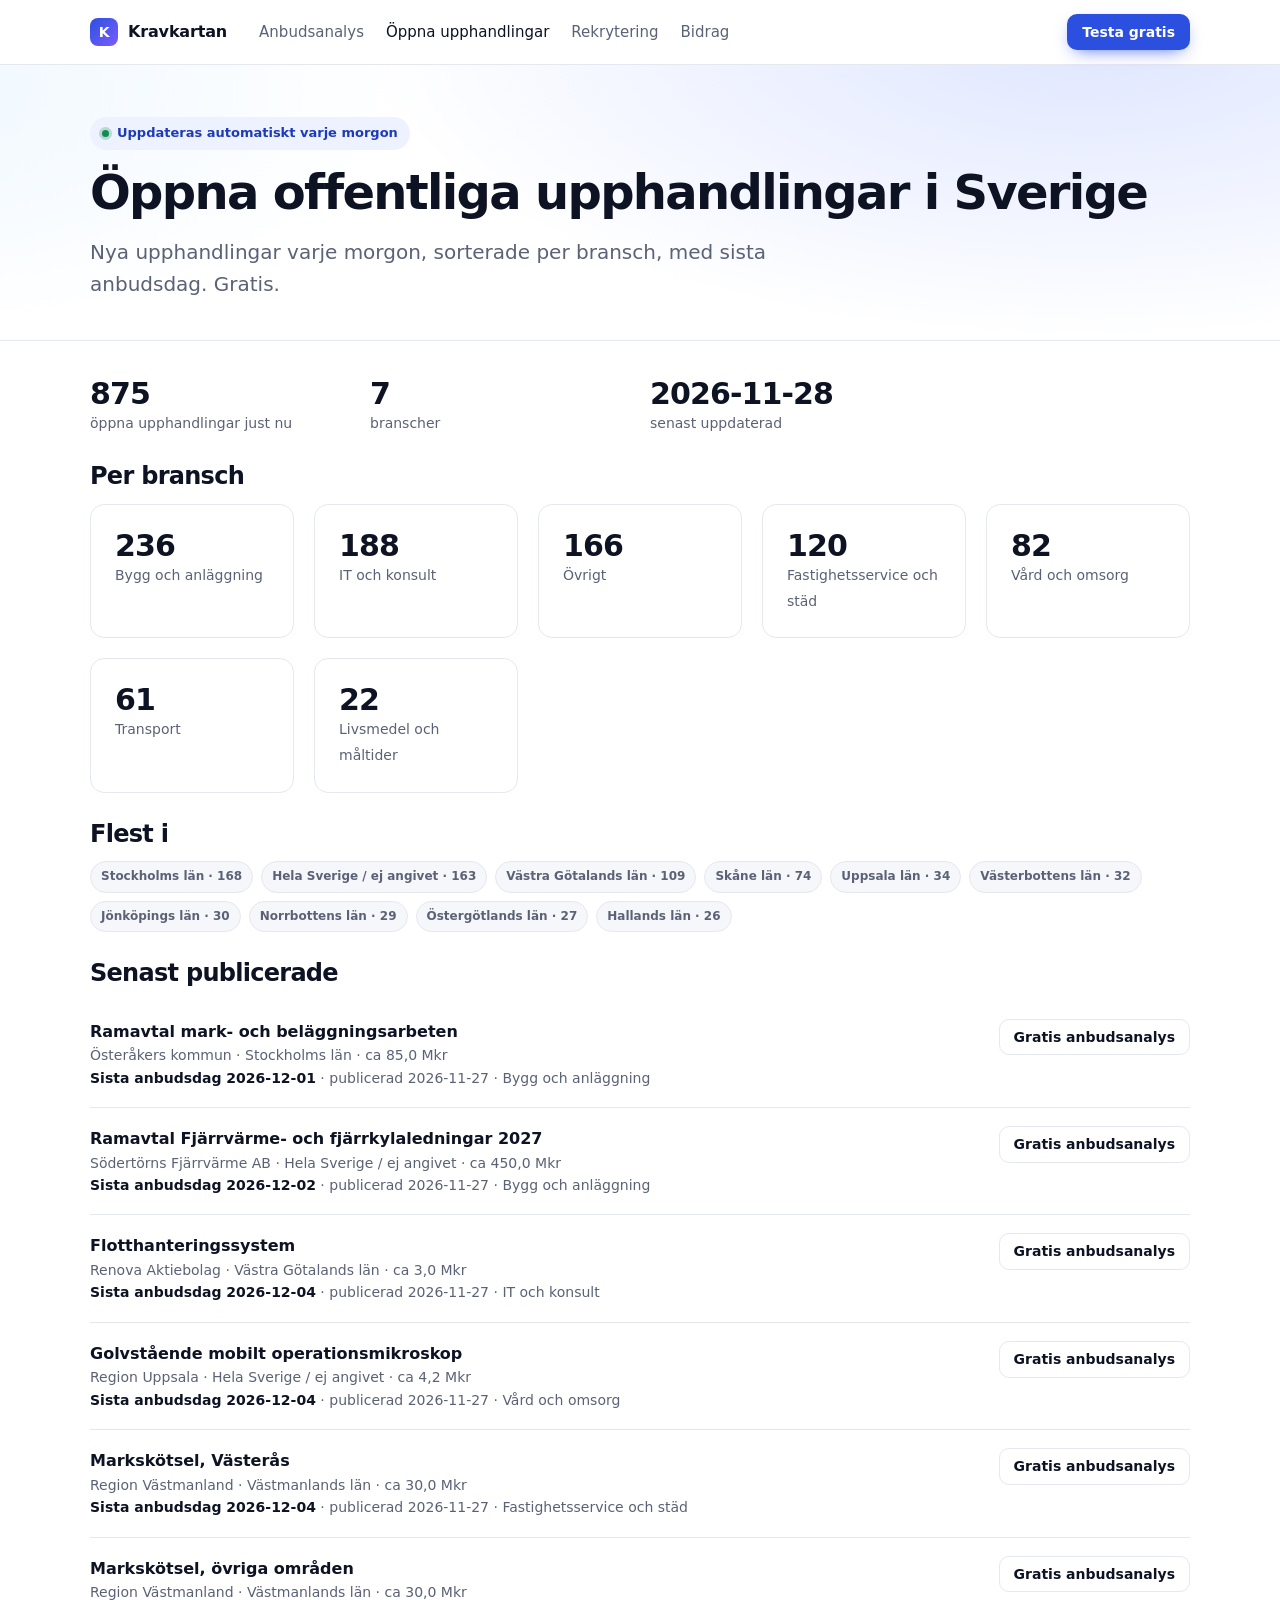
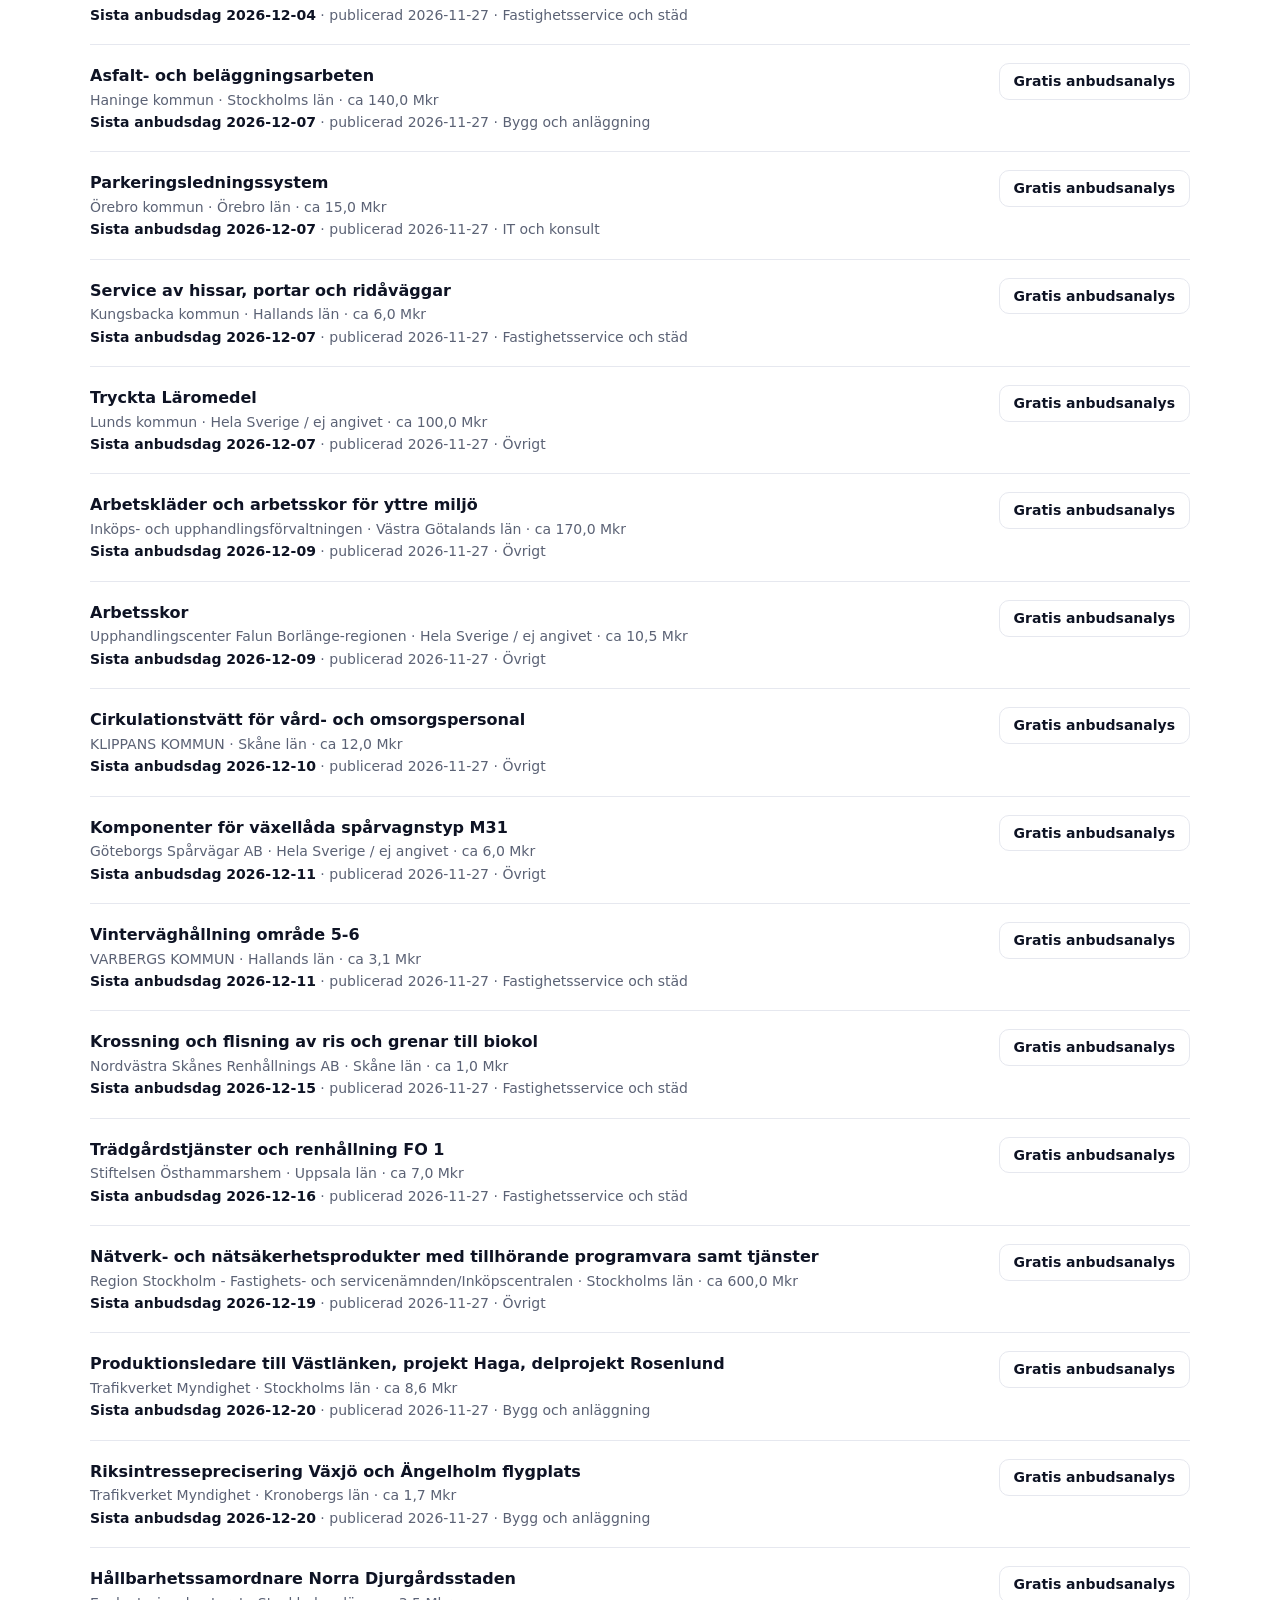
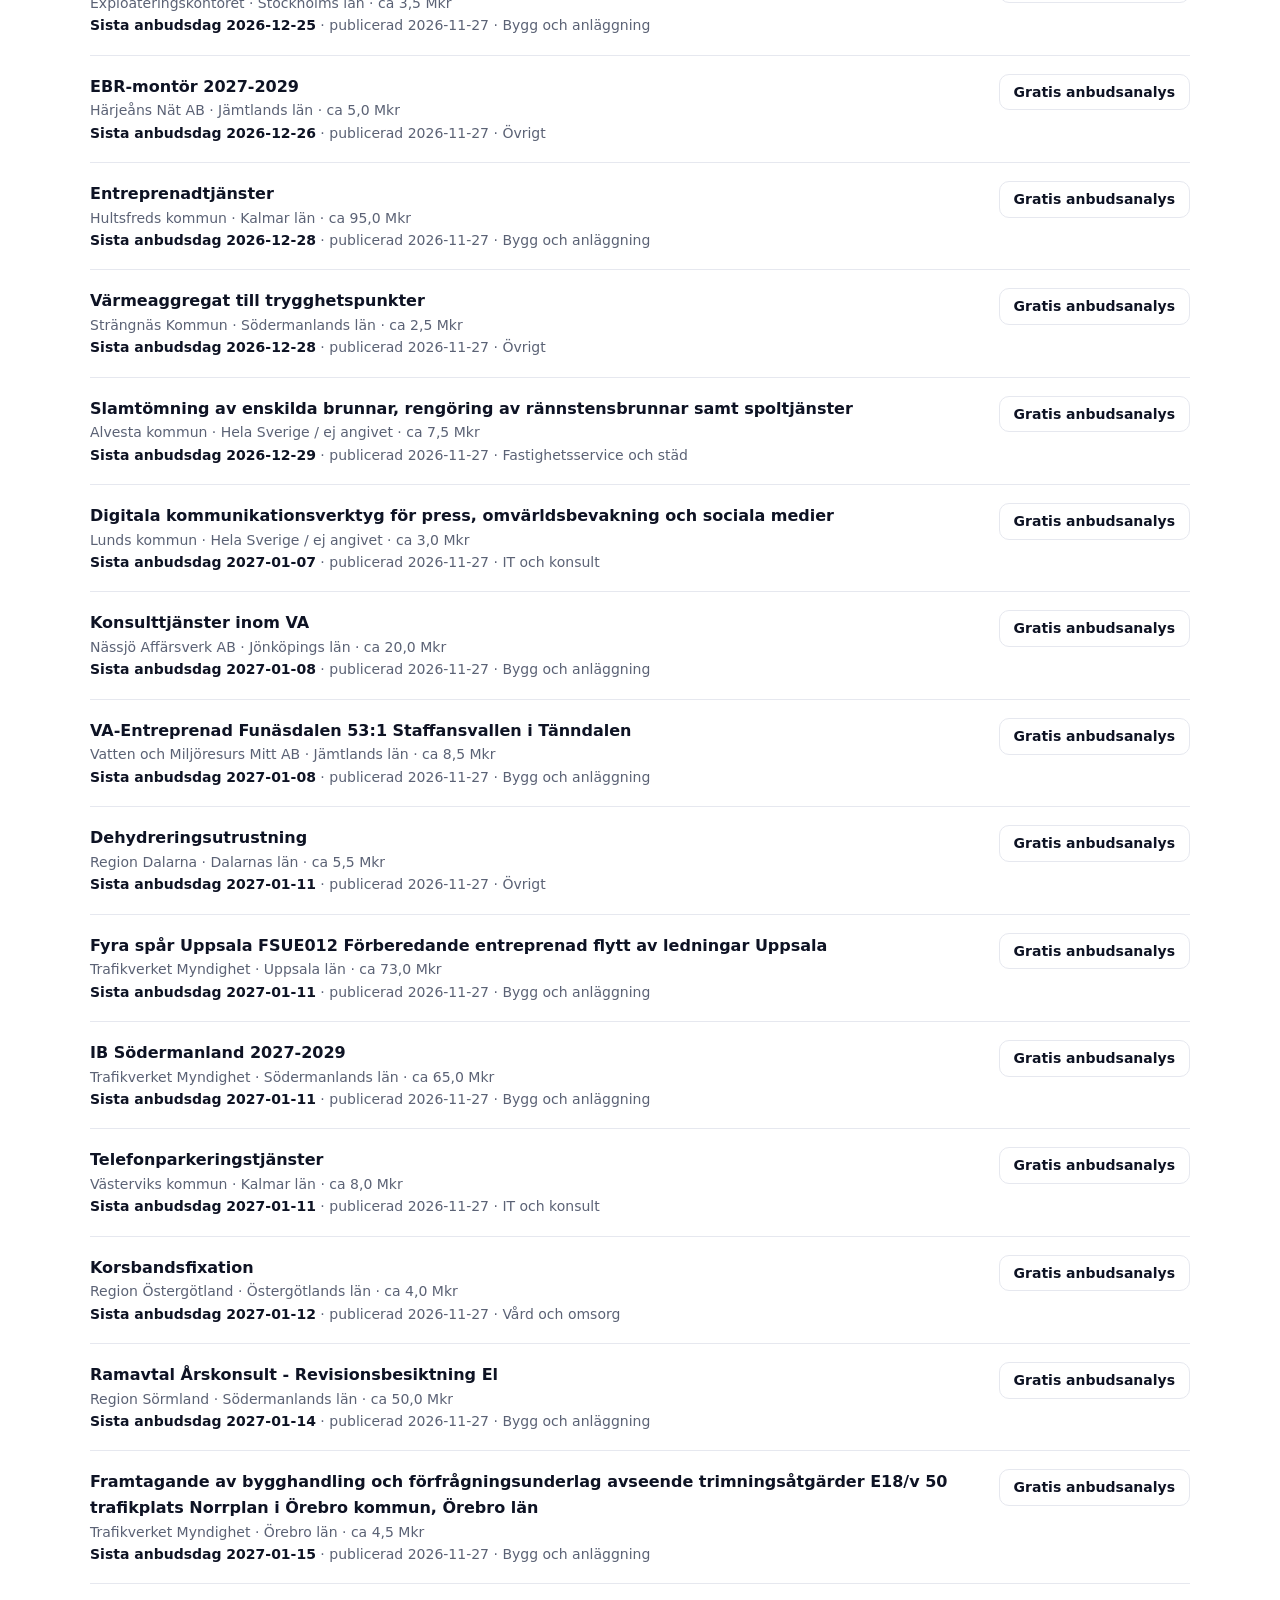
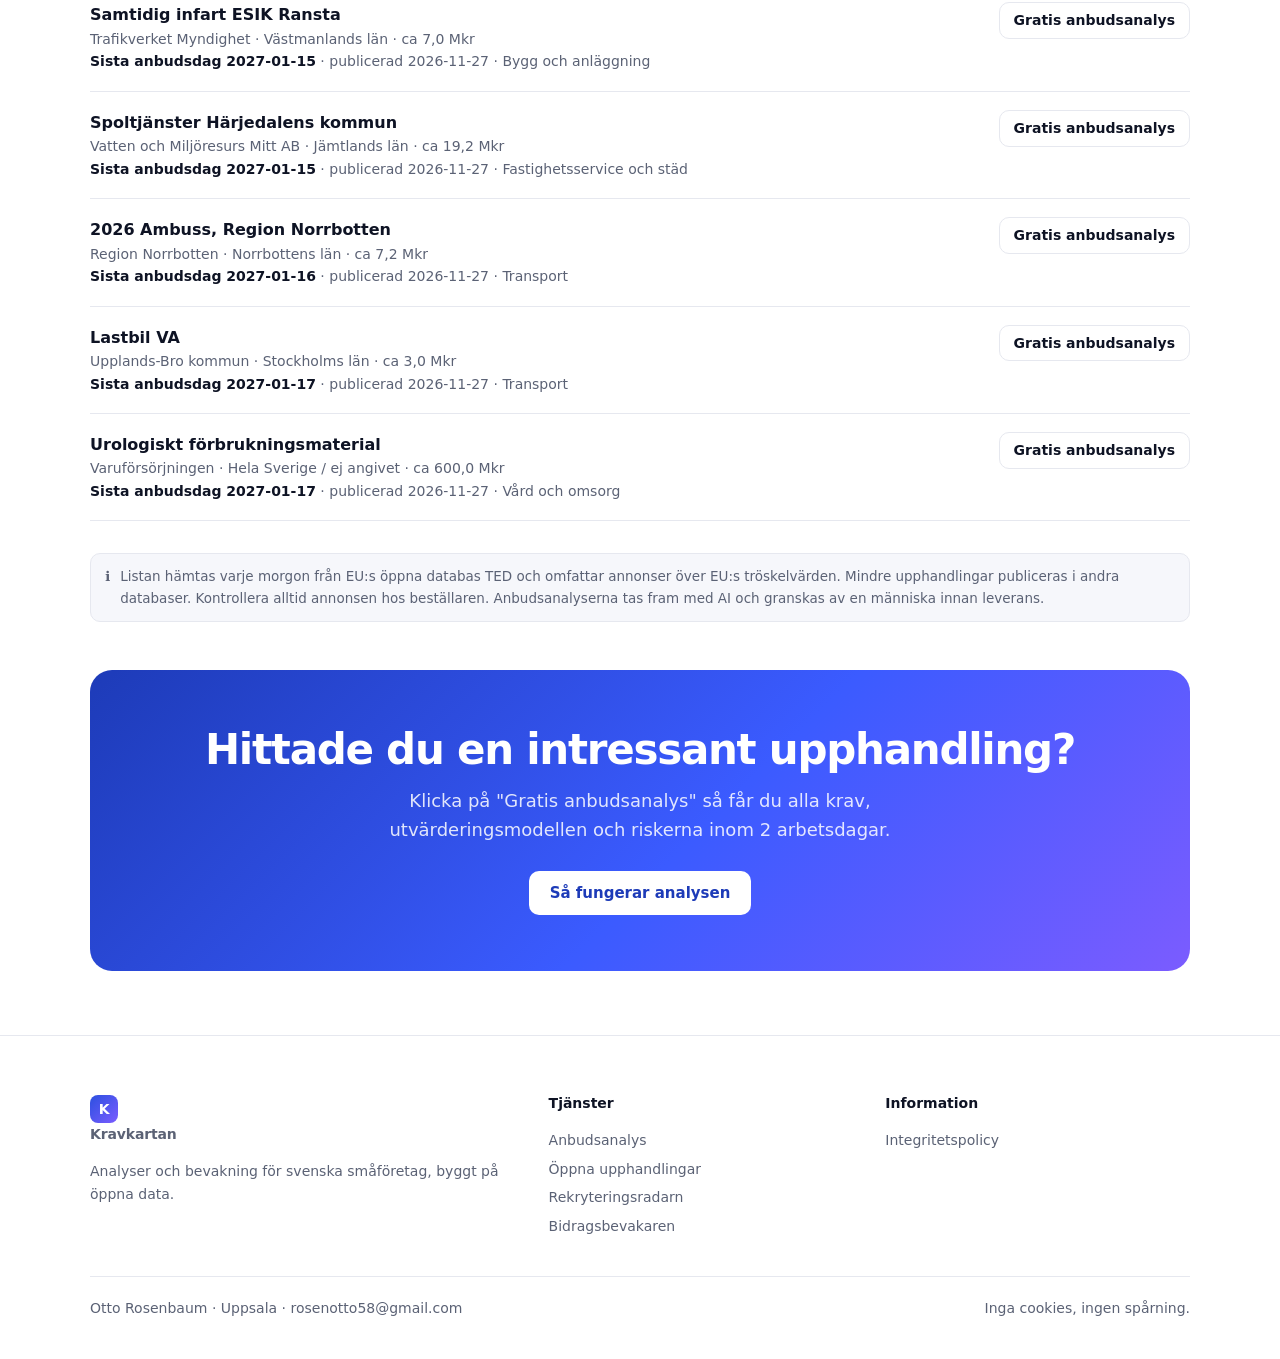
==== commit 1a97a5d1: "Daglig bevakning 2026-11-28" ====
--- a/bevakning/index.html
+++ b/bevakning/index.html
@@ -13,7 +13,7 @@
   <span class="pill"><span class="dot"></span>Uppdateras automatiskt varje morgon</span>
   <h1 style="font-size:clamp(32px,4.4vw,48px)">Öppna offentliga upphandlingar i Sverige</h1><p class="lead" style="margin:0">Nya upphandlingar varje morgon, sorterade per bransch, med sista anbudsdag. Gratis.</p>
 </div></header>
-<main><div class="wrap" style="padding-top:36px;padding-bottom:64px"><div class="facts" style="margin-bottom:28px"><div class="fact"><b>939</b><span>öppna upphandlingar just nu</span></div><div class="fact"><b>7</b><span>branscher</span></div><div class="fact"><b>2026-11-27</b><span>senast uppdaterad</span></div></div><h2 style="font-size:24px">Per bransch</h2><div class="grid-3" style="grid-template-columns:repeat(auto-fit,minmax(170px,1fr));margin-bottom:28px"><a class="card" href="bygg.html" style="color:inherit;text-decoration:none"><div class="fact"><b>248</b><span>Bygg och anläggning</span></div></a><a class="card" href="it-konsult.html" style="color:inherit;text-decoration:none"><div class="fact"><b>198</b><span>IT och konsult</span></div></a><a class="card" href="ovrigt.html" style="color:inherit;text-decoration:none"><div class="fact"><b>182</b><span>Övrigt</span></div></a><a class="card" href="fastighet-stad.html" style="color:inherit;text-decoration:none"><div class="fact"><b>129</b><span>Fastighetsservice och städ</span></div></a><a class="card" href="vard-omsorg.html" style="color:inherit;text-decoration:none"><div class="fact"><b>89</b><span>Vård och omsorg</span></div></a><a class="card" href="transport.html" style="color:inherit;text-decoration:none"><div class="fact"><b>69</b><span>Transport</span></div></a><a class="card" href="livsmedel.html" style="color:inherit;text-decoration:none"><div class="fact"><b>24</b><span>Livsmedel och måltider</span></div></a></div><h2 style="font-size:24px">Flest i</h2><div class="chips" style="margin-bottom:28px"><span class="chip">Stockholms län · 181</span><span class="chip">Hela Sverige / ej angivet · 175</span><span class="chip">Västra Götalands län · 114</span><span class="chip">Skåne län · 79</span><span class="chip">Uppsala län · 36</span><span class="chip">Västerbottens län · 33</span><span class="chip">Norrbottens län · 33</span><span class="chip">Jönköpings län · 32</span><span class="chip">Östergötlands län · 30</span><span class="chip">Hallands län · 27</span></div><h2 style="font-size:24px">Senast publicerade</h2><div class="list-item"><div><a class="t" href="https://ted.europa.eu/sv/notice/-/detail/828123-2026" rel="noopener">Ramavtal mark- och beläggningsarbeten</a><div class="m">Österåkers kommun · Stockholms län · ca 85,0 Mkr</div><div class="m"><span class="deadline">Sista anbudsdag 2026-12-01</span> · publicerad 2026-11-27 · Bygg och anläggning</div></div><a class="btn btn-secondary btn-sm" href="mailto:rosenotto58@gmail.com?subject=Gratis%20anbudsanalys%3A%20Ramavtal%20mark-%20och%20bel%C3%A4ggningsarbeten%20%28828123-2026%29&body=Hej%21%0A%0AVi%20funderar%20p%C3%A5%20att%20l%C3%A4mna%20anbud%20i%3A%0ARamavtal%20mark-%20och%20bel%C3%A4ggningsarbeten%0A%C3%96ster%C3%A5kers%20kommun%0ATED%3A%20https%3A//ted.europa.eu/sv/notice/-/detail/828123-2026%0A%0AVi%20vill%20g%C3%A4rna%20ha%20en%20gratis%20pilotanalys%20%28kravmatris%2C%20skall-krav%2C%20utv%C3%A4rderingsmodell%2C%20risker%29.%0AF%C3%B6retag%3A%0AKontaktperson%3A%0A%0A%28k%C3%A4lla%3A%20bevakning%29">Gratis anbudsanalys</a></div><div class="list-item"><div><a class="t" href="https://ted.europa.eu/sv/notice/-/detail/827351-2026" rel="noopener">Ramavtal Fjärrvärme- och fjärrkylaledningar 2027</a><div class="m">Södertörns Fjärrvärme AB · Hela Sverige / ej angivet · ca 450,0 Mkr</div><div class="m"><span class="deadline">Sista anbudsdag 2026-12-02</span> · publicerad 2026-11-27 · Bygg och anläggning</div></div><a class="btn btn-secondary btn-sm" href="mailto:rosenotto58@gmail.com?subject=Gratis%20anbudsanalys%3A%20Ramavtal%20Fj%C3%A4rrv%C3%A4rme-%20och%20fj%C3%A4rrkylaledningar%202027%20%28827351-2026%29&body=Hej%21%0A%0AVi%20funderar%20p%C3%A5%20att%20l%C3%A4mna%20anbud%20i%3A%0ARamavtal%20Fj%C3%A4rrv%C3%A4rme-%20och%20fj%C3%A4rrkylaledningar%202027%0AS%C3%B6dert%C3%B6rns%20Fj%C3%A4rrv%C3%A4rme%20AB%0ATED%3A%20https%3A//ted.europa.eu/sv/notice/-/detail/827351-2026%0A%0AVi%20vill%20g%C3%A4rna%20ha%20en%20gratis%20pilotanalys%20%28kravmatris%2C%20skall-krav%2C%20utv%C3%A4rderingsmodell%2C%20risker%29.%0AF%C3%B6retag%3A%0AKontaktperson%3A%0A%0A%28k%C3%A4lla%3A%20bevakning%29">Gratis anbudsanalys</a></div><div class="list-item"><div><a class="t" href="https://ted.europa.eu/sv/notice/-/detail/825773-2026" rel="noopener">Flotthanteringssystem</a><div class="m">Renova Aktiebolag · Västra Götalands län · ca 3,0 Mkr</div><div class="m"><span class="deadline">Sista anbudsdag 2026-12-04</span> · publicerad 2026-11-27 · IT och konsult</div></div><a class="btn btn-secondary btn-sm" href="mailto:rosenotto58@gmail.com?subject=Gratis%20anbudsanalys%3A%20Flotthanteringssystem%20%28825773-2026%29&body=Hej%21%0A%0AVi%20funderar%20p%C3%A5%20att%20l%C3%A4mna%20anbud%20i%3A%0AFlotthanteringssystem%0ARenova%20Aktiebolag%0ATED%3A%20https%3A//ted.europa.eu/sv/notice/-/detail/825773-2026%0A%0AVi%20vill%20g%C3%A4rna%20ha%20en%20gratis%20pilotanalys%20%28kravmatris%2C%20skall-krav%2C%20utv%C3%A4rderingsmodell%2C%20risker%29.%0AF%C3%B6retag%3A%0AKontaktperson%3A%0A%0A%28k%C3%A4lla%3A%20bevakning%29">Gratis anbudsanalys</a></div><div class="list-item"><div><a class="t" href="https://ted.europa.eu/sv/notice/-/detail/827071-2026" rel="noopener">Golvstående mobilt operationsmikroskop</a><div class="m">Region Uppsala · Hela Sverige / ej angivet · ca 4,2 Mkr</div><div class="m"><span class="deadline">Sista anbudsdag 2026-12-04</span> · publicerad 2026-11-27 · Vård och omsorg</div></div><a class="btn btn-secondary btn-sm" href="mailto:rosenotto58@gmail.com?subject=Gratis%20anbudsanalys%3A%20Golvst%C3%A5ende%20mobilt%20operationsmikroskop%20%28827071-2026%29&body=Hej%21%0A%0AVi%20funderar%20p%C3%A5%20att%20l%C3%A4mna%20anbud%20i%3A%0AGolvst%C3%A5ende%20mobilt%20operationsmikroskop%0ARegion%20Uppsala%0ATED%3A%20https%3A//ted.europa.eu/sv/notice/-/detail/827071-2026%0A%0AVi%20vill%20g%C3%A4rna%20ha%20en%20gratis%20pilotanalys%20%28kravmatris%2C%20skall-krav%2C%20utv%C3%A4rderingsmodell%2C%20risker%29.%0AF%C3%B6retag%3A%0AKontaktperson%3A%0A%0A%28k%C3%A4lla%3A%20bevakning%29">Gratis anbudsanalys</a></div><div class="list-item"><div><a class="t" href="https://ted.europa.eu/sv/notice/-/detail/827004-2026" rel="noopener">Markskötsel, Västerås</a><div class="m">Region Västmanland · Västmanlands län · ca 30,0 Mkr</div><div class="m"><span class="deadline">Sista anbudsdag 2026-12-04</span> · publicerad 2026-11-27 · Fastighetsservice och städ</div></div><a class="btn btn-secondary btn-sm" href="mailto:rosenotto58@gmail.com?subject=Gratis%20anbudsanalys%3A%20Marksk%C3%B6tsel%2C%20V%C3%A4ster%C3%A5s%20%28827004-2026%29&body=Hej%21%0A%0AVi%20funderar%20p%C3%A5%20att%20l%C3%A4mna%20anbud%20i%3A%0AMarksk%C3%B6tsel%2C%20V%C3%A4ster%C3%A5s%0ARegion%20V%C3%A4stmanland%0ATED%3A%20https%3A//ted.europa.eu/sv/notice/-/detail/827004-2026%0A%0AVi%20vill%20g%C3%A4rna%20ha%20en%20gratis%20pilotanalys%20%28kravmatris%2C%20skall-krav%2C%20utv%C3%A4rderingsmodell%2C%20risker%29.%0AF%C3%B6retag%3A%0AKontaktperson%3A%0A%0A%28k%C3%A4lla%3A%20bevakning%29">Gratis anbudsanalys</a></div><div class="list-item"><div><a class="t" href="https://ted.europa.eu/sv/notice/-/detail/825801-2026" rel="noopener">Markskötsel, övriga områden</a><div class="m">Region Västmanland · Västmanlands län · ca 30,0 Mkr</div><div class="m"><span class="deadline">Sista anbudsdag 2026-12-04</span> · publicerad 2026-11-27 · Fastighetsservice och städ</div></div><a class="btn btn-secondary btn-sm" href="mailto:rosenotto58@gmail.com?subject=Gratis%20anbudsanalys%3A%20Marksk%C3%B6tsel%2C%20%C3%B6vriga%20omr%C3%A5den%20%28825801-2026%29&body=Hej%21%0A%0AVi%20funderar%20p%C3%A5%20att%20l%C3%A4mna%20anbud%20i%3A%0AMarksk%C3%B6tsel%2C%20%C3%B6vriga%20omr%C3%A5den%0ARegion%20V%C3%A4stmanland%0ATED%3A%20https%3A//ted.europa.eu/sv/notice/-/detail/825801-2026%0A%0AVi%20vill%20g%C3%A4rna%20ha%20en%20gratis%20pilotanalys%20%28kravmatris%2C%20skall-krav%2C%20utv%C3%A4rderingsmodell%2C%20risker%29.%0AF%C3%B6retag%3A%0AKontaktperson%3A%0A%0A%28k%C3%A4lla%3A%20bevakning%29">Gratis anbudsanalys</a></div><div class="list-item"><div><a class="t" href="https://ted.europa.eu/sv/notice/-/detail/824604-2026" rel="noopener">Asfalt- och beläggningsarbeten</a><div class="m">Haninge kommun · Stockholms län · ca 140,0 Mkr</div><div class="m"><span class="deadline">Sista anbudsdag 2026-12-07</span> · publicerad 2026-11-27 · Bygg och anläggning</div></div><a class="btn btn-secondary btn-sm" href="mailto:rosenotto58@gmail.com?subject=Gratis%20anbudsanalys%3A%20Asfalt-%20och%20bel%C3%A4ggningsarbeten%20%28824604-2026%29&body=Hej%21%0A%0AVi%20funderar%20p%C3%A5%20att%20l%C3%A4mna%20anbud%20i%3A%0AAsfalt-%20och%20bel%C3%A4ggningsarbeten%0AHaninge%20kommun%0ATED%3A%20https%3A//ted.europa.eu/sv/notice/-/detail/824604-2026%0A%0AVi%20vill%20g%C3%A4rna%20ha%20en%20gratis%20pilotanalys%20%28kravmatris%2C%20skall-krav%2C%20utv%C3%A4rderingsmodell%2C%20risker%29.%0AF%C3%B6retag%3A%0AKontaktperson%3A%0A%0A%28k%C3%A4lla%3A%20bevakning%29">Gratis anbudsanalys</a></div><div class="list-item"><div><a class="t" href="https://ted.europa.eu/sv/notice/-/detail/824591-2026" rel="noopener">Parkeringsledningssystem</a><div class="m">Örebro kommun · Örebro län · ca 15,0 Mkr</div><div class="m"><span class="deadline">Sista anbudsdag 2026-12-07</span> · publicerad 2026-11-27 · IT och konsult</div></div><a class="btn btn-secondary btn-sm" href="mailto:rosenotto58@gmail.com?subject=Gratis%20anbudsanalys%3A%20Parkeringsledningssystem%20%28824591-2026%29&body=Hej%21%0A%0AVi%20funderar%20p%C3%A5%20att%20l%C3%A4mna%20anbud%20i%3A%0AParkeringsledningssystem%0A%C3%96rebro%20kommun%0ATED%3A%20https%3A//ted.europa.eu/sv/notice/-/detail/824591-2026%0A%0AVi%20vill%20g%C3%A4rna%20ha%20en%20gratis%20pilotanalys%20%28kravmatris%2C%20skall-krav%2C%20utv%C3%A4rderingsmodell%2C%20risker%29.%0AF%C3%B6retag%3A%0AKontaktperson%3A%0A%0A%28k%C3%A4lla%3A%20bevakning%29">Gratis anbudsanalys</a></div><div class="list-item"><div><a class="t" href="https://ted.europa.eu/sv/notice/-/detail/825701-2026" rel="noopener">Service av hissar, portar och ridåväggar</a><div class="m">Kungsbacka kommun · Hallands län · ca 6,0 Mkr</div><div class="m"><span class="deadline">Sista anbudsdag 2026-12-07</span> · publicerad 2026-11-27 · Fastighetsservice och städ</div></div><a class="btn btn-secondary btn-sm" href="mailto:rosenotto58@gmail.com?subject=Gratis%20anbudsanalys%3A%20Service%20av%20hissar%2C%20portar%20och%20rid%C3%A5v%C3%A4ggar%20%28825701-2026%29&body=Hej%21%0A%0AVi%20funderar%20p%C3%A5%20att%20l%C3%A4mna%20anbud%20i%3A%0AService%20av%20hissar%2C%20portar%20och%20rid%C3%A5v%C3%A4ggar%0AKungsbacka%20kommun%0ATED%3A%20https%3A//ted.europa.eu/sv/notice/-/detail/825701-2026%0A%0AVi%20vill%20g%C3%A4rna%20ha%20en%20gratis%20pilotanalys%20%28kravmatris%2C%20skall-krav%2C%20utv%C3%A4rderingsmodell%2C%20risker%29.%0AF%C3%B6retag%3A%0AKontaktperson%3A%0A%0A%28k%C3%A4lla%3A%20bevakning%29">Gratis anbudsanalys</a></div><div class="list-item"><div><a class="t" href="https://ted.europa.eu/sv/notice/-/detail/826659-2026" rel="noopener">Tryckta Läromedel</a><div class="m">Lunds kommun · Hela Sverige / ej angivet · ca 100,0 Mkr</div><div class="m"><span class="deadline">Sista anbudsdag 2026-12-07</span> · publicerad 2026-11-27 · Övrigt</div></div><a class="btn btn-secondary btn-sm" href="mailto:rosenotto58@gmail.com?subject=Gratis%20anbudsanalys%3A%20Tryckta%20L%C3%A4romedel%20%28826659-2026%29&body=Hej%21%0A%0AVi%20funderar%20p%C3%A5%20att%20l%C3%A4mna%20anbud%20i%3A%0ATryckta%20L%C3%A4romedel%0ALunds%20kommun%0ATED%3A%20https%3A//ted.europa.eu/sv/notice/-/detail/826659-2026%0A%0AVi%20vill%20g%C3%A4rna%20ha%20en%20gratis%20pilotanalys%20%28kravmatris%2C%20skall-krav%2C%20utv%C3%A4rderingsmodell%2C%20risker%29.%0AF%C3%B6retag%3A%0AKontaktperson%3A%0A%0A%28k%C3%A4lla%3A%20bevakning%29">Gratis anbudsanalys</a></div><div class="list-item"><div><a class="t" href="https://ted.europa.eu/sv/notice/-/detail/827396-2026" rel="noopener">Arbetskläder och arbetsskor för yttre miljö</a><div class="m">Inköps- och upphandlingsförvaltningen · Västra Götalands län · ca 170,0 Mkr</div><div class="m"><span class="deadline">Sista anbudsdag 2026-12-09</span> · publicerad 2026-11-27 · Övrigt</div></div><a class="btn btn-secondary btn-sm" href="mailto:rosenotto58@gmail.com?subject=Gratis%20anbudsanalys%3A%20Arbetskl%C3%A4der%20och%20arbetsskor%20f%C3%B6r%20yttre%20milj%C3%B6%20%28827396-2026%29&body=Hej%21%0A%0AVi%20funderar%20p%C3%A5%20att%20l%C3%A4mna%20anbud%20i%3A%0AArbetskl%C3%A4der%20och%20arbetsskor%20f%C3%B6r%20yttre%20milj%C3%B6%0AInk%C3%B6ps-%20och%20upphandlingsf%C3%B6rvaltningen%0ATED%3A%20https%3A//ted.europa.eu/sv/notice/-/detail/827396-2026%0A%0AVi%20vill%20g%C3%A4rna%20ha%20en%20gratis%20pilotanalys%20%28kravmatris%2C%20skall-krav%2C%20utv%C3%A4rderingsmodell%2C%20risker%29.%0AF%C3%B6retag%3A%0AKontaktperson%3A%0A%0A%28k%C3%A4lla%3A%20bevakning%29">Gratis anbudsanalys</a></div><div class="list-item"><div><a class="t" href="https://ted.europa.eu/sv/notice/-/detail/826417-2026" rel="noopener">Arbetsskor</a><div class="m">Upphandlingscenter Falun Borlänge-regionen · Hela Sverige / ej angivet · ca 10,5 Mkr</div><div class="m"><span class="deadline">Sista anbudsdag 2026-12-09</span> · publicerad 2026-11-27 · Övrigt</div></div><a class="btn btn-secondary btn-sm" href="mailto:rosenotto58@gmail.com?subject=Gratis%20anbudsanalys%3A%20Arbetsskor%20%28826417-2026%29&body=Hej%21%0A%0AVi%20funderar%20p%C3%A5%20att%20l%C3%A4mna%20anbud%20i%3A%0AArbetsskor%0AUpphandlingscenter%20Falun%20Borl%C3%A4nge-regionen%0ATED%3A%20https%3A//ted.europa.eu/sv/notice/-/detail/826417-2026%0A%0AVi%20vill%20g%C3%A4rna%20ha%20en%20gratis%20pilotanalys%20%28kravmatris%2C%20skall-krav%2C%20utv%C3%A4rderingsmodell%2C%20risker%29.%0AF%C3%B6retag%3A%0AKontaktperson%3A%0A%0A%28k%C3%A4lla%3A%20bevakning%29">Gratis anbudsanalys</a></div><div class="list-item"><div><a class="t" href="https://ted.europa.eu/sv/notice/-/detail/826513-2026" rel="noopener">Cirkulationstvätt för vård- och omsorgspersonal</a><div class="m">KLIPPANS KOMMUN · Skåne län · ca 12,0 Mkr</div><div class="m"><span class="deadline">Sista anbudsdag 2026-12-10</span> · publicerad 2026-11-27 · Övrigt</div></div><a class="btn btn-secondary btn-sm" href="mailto:rosenotto58@gmail.com?subject=Gratis%20anbudsanalys%3A%20Cirkulationstv%C3%A4tt%20f%C3%B6r%20v%C3%A5rd-%20och%20omsorgspersonal%20%28826513-2026%29&body=Hej%21%0A%0AVi%20funderar%20p%C3%A5%20att%20l%C3%A4mna%20anbud%20i%3A%0ACirkulationstv%C3%A4tt%20f%C3%B6r%20v%C3%A5rd-%20och%20omsorgspersonal%0AKLIPPANS%20KOMMUN%0ATED%3A%20https%3A//ted.europa.eu/sv/notice/-/detail/826513-2026%0A%0AVi%20vill%20g%C3%A4rna%20ha%20en%20gratis%20pilotanalys%20%28kravmatris%2C%20skall-krav%2C%20utv%C3%A4rderingsmodell%2C%20risker%29.%0AF%C3%B6retag%3A%0AKontaktperson%3A%0A%0A%28k%C3%A4lla%3A%20bevakning%29">Gratis anbudsanalys</a></div><div class="list-item"><div><a class="t" href="https://ted.europa.eu/sv/notice/-/detail/824887-2026" rel="noopener">Komponenter för växellåda spårvagnstyp M31</a><div class="m">Göteborgs Spårvägar AB · Hela Sverige / ej angivet · ca 6,0 Mkr</div><div class="m"><span class="deadline">Sista anbudsdag 2026-12-11</span> · publicerad 2026-11-27 · Övrigt</div></div><a class="btn btn-secondary btn-sm" href="mailto:rosenotto58@gmail.com?subject=Gratis%20anbudsanalys%3A%20Komponenter%20f%C3%B6r%20v%C3%A4xell%C3%A5da%20sp%C3%A5rvagnstyp%20M31%20%28824887-2026%29&body=Hej%21%0A%0AVi%20funderar%20p%C3%A5%20att%20l%C3%A4mna%20anbud%20i%3A%0AKomponenter%20f%C3%B6r%20v%C3%A4xell%C3%A5da%20sp%C3%A5rvagnstyp%20M31%0AG%C3%B6teborgs%20Sp%C3%A5rv%C3%A4gar%20AB%0ATED%3A%20https%3A//ted.europa.eu/sv/notice/-/detail/824887-2026%0A%0AVi%20vill%20g%C3%A4rna%20ha%20en%20gratis%20pilotanalys%20%28kravmatris%2C%20skall-krav%2C%20utv%C3%A4rderingsmodell%2C%20risker%29.%0AF%C3%B6retag%3A%0AKontaktperson%3A%0A%0A%28k%C3%A4lla%3A%20bevakning%29">Gratis anbudsanalys</a></div><div class="list-item"><div><a class="t" href="https://ted.europa.eu/sv/notice/-/detail/825586-2026" rel="noopener">Vinterväghållning område 5-6</a><div class="m">VARBERGS KOMMUN · Hallands län · ca 3,1 Mkr</div><div class="m"><span class="deadline">Sista anbudsdag 2026-12-11</span> · publicerad 2026-11-27 · Fastighetsservice och städ</div></div><a class="btn btn-secondary btn-sm" href="mailto:rosenotto58@gmail.com?subject=Gratis%20anbudsanalys%3A%20Vinterv%C3%A4gh%C3%A5llning%20omr%C3%A5de%205-6%20%28825586-2026%29&body=Hej%21%0A%0AVi%20funderar%20p%C3%A5%20att%20l%C3%A4mna%20anbud%20i%3A%0AVinterv%C3%A4gh%C3%A5llning%20omr%C3%A5de%205-6%0AVARBERGS%20KOMMUN%0ATED%3A%20https%3A//ted.europa.eu/sv/notice/-/detail/825586-2026%0A%0AVi%20vill%20g%C3%A4rna%20ha%20en%20gratis%20pilotanalys%20%28kravmatris%2C%20skall-krav%2C%20utv%C3%A4rderingsmodell%2C%20risker%29.%0AF%C3%B6retag%3A%0AKontaktperson%3A%0A%0A%28k%C3%A4lla%3A%20bevakning%29">Gratis anbudsanalys</a></div><div class="list-item"><div><a class="t" href="https://ted.europa.eu/sv/notice/-/detail/824763-2026" rel="noopener">Krossning och flisning av ris och grenar till biokol</a><div class="m">Nordvästra Skånes Renhållnings AB · Skåne län · ca 1,0 Mkr</div><div class="m"><span class="deadline">Sista anbudsdag 2026-12-15</span> · publicerad 2026-11-27 · Fastighetsservice och städ</div></div><a class="btn btn-secondary btn-sm" href="mailto:rosenotto58@gmail.com?subject=Gratis%20anbudsanalys%3A%20Krossning%20och%20flisning%20av%20ris%20och%20grenar%20till%20biokol%20%28824763-2026%29&body=Hej%21%0A%0AVi%20funderar%20p%C3%A5%20att%20l%C3%A4mna%20anbud%20i%3A%0AKrossning%20och%20flisning%20av%20ris%20och%20grenar%20till%20biokol%0ANordv%C3%A4stra%20Sk%C3%A5nes%20Renh%C3%A5llnings%20AB%0ATED%3A%20https%3A//ted.europa.eu/sv/notice/-/detail/824763-2026%0A%0AVi%20vill%20g%C3%A4rna%20ha%20en%20gratis%20pilotanalys%20%28kravmatris%2C%20skall-krav%2C%20utv%C3%A4rderingsmodell%2C%20risker%29.%0AF%C3%B6retag%3A%0AKontaktperson%3A%0A%0A%28k%C3%A4lla%3A%20bevakning%29">Gratis anbudsanalys</a></div><div class="list-item"><div><a class="t" href="https://ted.europa.eu/sv/notice/-/detail/827163-2026" rel="noopener">Trädgårdstjänster och renhållning FO 1</a><div class="m">Stiftelsen Östhammarshem · Uppsala län · ca 7,0 Mkr</div><div class="m"><span class="deadline">Sista anbudsdag 2026-12-16</span> · publicerad 2026-11-27 · Fastighetsservice och städ</div></div><a class="btn btn-secondary btn-sm" href="mailto:rosenotto58@gmail.com?subject=Gratis%20anbudsanalys%3A%20Tr%C3%A4dg%C3%A5rdstj%C3%A4nster%20och%20renh%C3%A5llning%20FO%201%20%28827163-2026%29&body=Hej%21%0A%0AVi%20funderar%20p%C3%A5%20att%20l%C3%A4mna%20anbud%20i%3A%0ATr%C3%A4dg%C3%A5rdstj%C3%A4nster%20och%20renh%C3%A5llning%20FO%201%0AStiftelsen%20%C3%96sthammarshem%0ATED%3A%20https%3A//ted.europa.eu/sv/notice/-/detail/827163-2026%0A%0AVi%20vill%20g%C3%A4rna%20ha%20en%20gratis%20pilotanalys%20%28kravmatris%2C%20skall-krav%2C%20utv%C3%A4rderingsmodell%2C%20risker%29.%0AF%C3%B6retag%3A%0AKontaktperson%3A%0A%0A%28k%C3%A4lla%3A%20bevakning%29">Gratis anbudsanalys</a></div><div class="list-item"><div><a class="t" href="https://ted.europa.eu/sv/notice/-/detail/827189-2026" rel="noopener">Nätverk- och nätsäkerhetsprodukter med tillhörande programvara samt tjänster</a><div class="m">Region Stockholm - Fastighets- och servicenämnden/Inköpscentralen · Stockholms län · ca 600,0 Mkr</div><div class="m"><span class="deadline">Sista anbudsdag 2026-12-19</span> · publicerad 2026-11-27 · Övrigt</div></div><a class="btn btn-secondary btn-sm" href="mailto:rosenotto58@gmail.com?subject=Gratis%20anbudsanalys%3A%20N%C3%A4tverk-%20och%20n%C3%A4ts%C3%A4kerhetsprodukter%20med%20tillh%C3%B6rande%20programvara%20samt%20tj%C3%A4nster%20%28827189-2026%29&body=Hej%21%0A%0AVi%20funderar%20p%C3%A5%20att%20l%C3%A4mna%20anbud%20i%3A%0AN%C3%A4tverk-%20och%20n%C3%A4ts%C3%A4kerhetsprodukter%20med%20tillh%C3%B6rande%20programvara%20samt%20tj%C3%A4nster%0ARegion%20Stockholm%20-%20Fastighets-%20och%20servicen%C3%A4mnden/Ink%C3%B6pscentralen%0ATED%3A%20https%3A//ted.europa.eu/sv/notice/-/detail/827189-2026%0A%0AVi%20vill%20g%C3%A4rna%20ha%20en%20gratis%20pilotanalys%20%28kravmatris%2C%20skall-krav%2C%20utv%C3%A4rderingsmodell%2C%20risker%29.%0AF%C3%B6retag%3A%0AKontaktperson%3A%0A%0A%28k%C3%A4lla%3A%20bevakning%29">Gratis anbudsanalys</a></div><div class="list-item"><div><a class="t" href="https://ted.europa.eu/sv/notice/-/detail/827081-2026" rel="noopener">Produktionsledare till Västlänken, projekt Haga, delprojekt Rosenlund</a><div class="m">Trafikverket Myndighet · Stockholms län · ca 8,6 Mkr</div><div class="m"><span class="deadline">Sista anbudsdag 2026-12-20</span> · publicerad 2026-11-27 · Bygg och anläggning</div></div><a class="btn btn-secondary btn-sm" href="mailto:rosenotto58@gmail.com?subject=Gratis%20anbudsanalys%3A%20Produktionsledare%20till%20V%C3%A4stl%C3%A4nken%2C%20projekt%20Haga%2C%20delprojekt%20Rosenlund%20%28827081-2026%29&body=Hej%21%0A%0AVi%20funderar%20p%C3%A5%20att%20l%C3%A4mna%20anbud%20i%3A%0AProduktionsledare%20till%20V%C3%A4stl%C3%A4nken%2C%20projekt%20Haga%2C%20delprojekt%20Rosenlund%0ATrafikverket%20Myndighet%0ATED%3A%20https%3A//ted.europa.eu/sv/notice/-/detail/827081-2026%0A%0AVi%20vill%20g%C3%A4rna%20ha%20en%20gratis%20pilotanalys%20%28kravmatris%2C%20skall-krav%2C%20utv%C3%A4rderingsmodell%2C%20risker%29.%0AF%C3%B6retag%3A%0AKontaktperson%3A%0A%0A%28k%C3%A4lla%3A%20bevakning%29">Gratis anbudsanalys</a></div><div class="list-item"><div><a class="t" href="https://ted.europa.eu/sv/notice/-/detail/825653-2026" rel="noopener">Riksintresseprecisering Växjö och Ängelholm flygplats</a><div class="m">Trafikverket Myndighet · Kronobergs län · ca 1,7 Mkr</div><div class="m"><span class="deadline">Sista anbudsdag 2026-12-20</span> · publicerad 2026-11-27 · Bygg och anläggning</div></div><a class="btn btn-secondary btn-sm" href="mailto:rosenotto58@gmail.com?subject=Gratis%20anbudsanalys%3A%20Riksintresseprecisering%20V%C3%A4xj%C3%B6%20och%20%C3%84ngelholm%20flygplats%20%28825653-2026%29&body=Hej%21%0A%0AVi%20funderar%20p%C3%A5%20att%20l%C3%A4mna%20anbud%20i%3A%0ARiksintresseprecisering%20V%C3%A4xj%C3%B6%20och%20%C3%84ngelholm%20flygplats%0ATrafikverket%20Myndighet%0ATED%3A%20https%3A//ted.europa.eu/sv/notice/-/detail/825653-2026%0A%0AVi%20vill%20g%C3%A4rna%20ha%20en%20gratis%20pilotanalys%20%28kravmatris%2C%20skall-krav%2C%20utv%C3%A4rderingsmodell%2C%20risker%29.%0AF%C3%B6retag%3A%0AKontaktperson%3A%0A%0A%28k%C3%A4lla%3A%20bevakning%29">Gratis anbudsanalys</a></div><div class="list-item"><div><a class="t" href="https://ted.europa.eu/sv/notice/-/detail/825112-2026" rel="noopener">Hållbarhetssamordnare Norra Djurgårdsstaden</a><div class="m">Exploateringskontoret · Stockholms län · ca 3,5 Mkr</div><div class="m"><span class="deadline">Sista anbudsdag 2026-12-25</span> · publicerad 2026-11-27 · Bygg och anläggning</div></div><a class="btn btn-secondary btn-sm" href="mailto:rosenotto58@gmail.com?subject=Gratis%20anbudsanalys%3A%20H%C3%A5llbarhetssamordnare%20Norra%20Djurg%C3%A5rdsstaden%20%28825112-2026%29&body=Hej%21%0A%0AVi%20funderar%20p%C3%A5%20att%20l%C3%A4mna%20anbud%20i%3A%0AH%C3%A5llbarhetssamordnare%20Norra%20Djurg%C3%A5rdsstaden%0AExploateringskontoret%0ATED%3A%20https%3A//ted.europa.eu/sv/notice/-/detail/825112-2026%0A%0AVi%20vill%20g%C3%A4rna%20ha%20en%20gratis%20pilotanalys%20%28kravmatris%2C%20skall-krav%2C%20utv%C3%A4rderingsmodell%2C%20risker%29.%0AF%C3%B6retag%3A%0AKontaktperson%3A%0A%0A%28k%C3%A4lla%3A%20bevakning%29">Gratis anbudsanalys</a></div><div class="list-item"><div><a class="t" href="https://ted.europa.eu/sv/notice/-/detail/825494-2026" rel="noopener">EBR-montör 2027-2029</a><div class="m">Härjeåns Nät AB · Jämtlands län · ca 5,0 Mkr</div><div class="m"><span class="deadline">Sista anbudsdag 2026-12-26</span> · publicerad 2026-11-27 · Övrigt</div></div><a class="btn btn-secondary btn-sm" href="mailto:rosenotto58@gmail.com?subject=Gratis%20anbudsanalys%3A%20EBR-mont%C3%B6r%202027-2029%20%28825494-2026%29&body=Hej%21%0A%0AVi%20funderar%20p%C3%A5%20att%20l%C3%A4mna%20anbud%20i%3A%0AEBR-mont%C3%B6r%202027-2029%0AH%C3%A4rje%C3%A5ns%20N%C3%A4t%20AB%0ATED%3A%20https%3A//ted.europa.eu/sv/notice/-/detail/825494-2026%0A%0AVi%20vill%20g%C3%A4rna%20ha%20en%20gratis%20pilotanalys%20%28kravmatris%2C%20skall-krav%2C%20utv%C3%A4rderingsmodell%2C%20risker%29.%0AF%C3%B6retag%3A%0AKontaktperson%3A%0A%0A%28k%C3%A4lla%3A%20bevakning%29">Gratis anbudsanalys</a></div><div class="list-item"><div><a class="t" href="https://ted.europa.eu/sv/notice/-/detail/827006-2026" rel="noopener">Entreprenadtjänster</a><div class="m">Hultsfreds kommun · Kalmar län · ca 95,0 Mkr</div><div class="m"><span class="deadline">Sista anbudsdag 2026-12-28</span> · publicerad 2026-11-27 · Bygg och anläggning</div></div><a class="btn btn-secondary btn-sm" href="mailto:rosenotto58@gmail.com?subject=Gratis%20anbudsanalys%3A%20Entreprenadtj%C3%A4nster%20%28827006-2026%29&body=Hej%21%0A%0AVi%20funderar%20p%C3%A5%20att%20l%C3%A4mna%20anbud%20i%3A%0AEntreprenadtj%C3%A4nster%0AHultsfreds%20kommun%0ATED%3A%20https%3A//ted.europa.eu/sv/notice/-/detail/827006-2026%0A%0AVi%20vill%20g%C3%A4rna%20ha%20en%20gratis%20pilotanalys%20%28kravmatris%2C%20skall-krav%2C%20utv%C3%A4rderingsmodell%2C%20risker%29.%0AF%C3%B6retag%3A%0AKontaktperson%3A%0A%0A%28k%C3%A4lla%3A%20bevakning%29">Gratis anbudsanalys</a></div><div class="list-item"><div><a class="t" href="https://ted.europa.eu/sv/notice/-/detail/826435-2026" rel="noopener">Värmeaggregat till trygghetspunkter</a><div class="m">Strängnäs Kommun · Södermanlands län · ca 2,5 Mkr</div><div class="m"><span class="deadline">Sista anbudsdag 2026-12-28</span> · publicerad 2026-11-27 · Övrigt</div></div><a class="btn btn-secondary btn-sm" href="mailto:rosenotto58@gmail.com?subject=Gratis%20anbudsanalys%3A%20V%C3%A4rmeaggregat%20till%20trygghetspunkter%20%28826435-2026%29&body=Hej%21%0A%0AVi%20funderar%20p%C3%A5%20att%20l%C3%A4mna%20anbud%20i%3A%0AV%C3%A4rmeaggregat%20till%20trygghetspunkter%0AStr%C3%A4ngn%C3%A4s%20Kommun%0ATED%3A%20https%3A//ted.europa.eu/sv/notice/-/detail/826435-2026%0A%0AVi%20vill%20g%C3%A4rna%20ha%20en%20gratis%20pilotanalys%20%28kravmatris%2C%20skall-krav%2C%20utv%C3%A4rderingsmodell%2C%20risker%29.%0AF%C3%B6retag%3A%0AKontaktperson%3A%0A%0A%28k%C3%A4lla%3A%20bevakning%29">Gratis anbudsanalys</a></div><div class="list-item"><div><a class="t" href="https://ted.europa.eu/sv/notice/-/detail/827937-2026" rel="noopener">Slamtömning av enskilda brunnar, rengöring av rännstensbrunnar samt spoltjänster</a><div class="m">Alvesta kommun · Hela Sverige / ej angivet · ca 7,5 Mkr</div><div class="m"><span class="deadline">Sista anbudsdag 2026-12-29</span> · publicerad 2026-11-27 · Fastighetsservice och städ</div></div><a class="btn btn-secondary btn-sm" href="mailto:rosenotto58@gmail.com?subject=Gratis%20anbudsanalys%3A%20Slamt%C3%B6mning%20av%20enskilda%20brunnar%2C%20reng%C3%B6ring%20av%20r%C3%A4nnstensbrunnar%20samt%20spoltj%C3%A4nster%20%28827937-2026%29&body=Hej%21%0A%0AVi%20funderar%20p%C3%A5%20att%20l%C3%A4mna%20anbud%20i%3A%0ASlamt%C3%B6mning%20av%20enskilda%20brunnar%2C%20reng%C3%B6ring%20av%20r%C3%A4nnstensbrunnar%20samt%20spoltj%C3%A4nster%0AAlvesta%20kommun%0ATED%3A%20https%3A//ted.europa.eu/sv/notice/-/detail/827937-2026%0A%0AVi%20vill%20g%C3%A4rna%20ha%20en%20gratis%20pilotanalys%20%28kravmatris%2C%20skall-krav%2C%20utv%C3%A4rderingsmodell%2C%20risker%29.%0AF%C3%B6retag%3A%0AKontaktperson%3A%0A%0A%28k%C3%A4lla%3A%20bevakning%29">Gratis anbudsanalys</a></div><div class="list-item"><div><a class="t" href="https://ted.europa.eu/sv/notice/-/detail/827178-2026" rel="noopener">Digitala kommunikationsverktyg för press, omvärldsbevakning och sociala medier</a><div class="m">Lunds kommun · Hela Sverige / ej angivet · ca 3,0 Mkr</div><div class="m"><span class="deadline">Sista anbudsdag 2027-01-07</span> · publicerad 2026-11-27 · IT och konsult</div></div><a class="btn btn-secondary btn-sm" href="mailto:rosenotto58@gmail.com?subject=Gratis%20anbudsanalys%3A%20Digitala%20kommunikationsverktyg%20f%C3%B6r%20press%2C%20omv%C3%A4rldsbevakning%20och%20sociala%20medier%20%28827178-2026%29&body=Hej%21%0A%0AVi%20funderar%20p%C3%A5%20att%20l%C3%A4mna%20anbud%20i%3A%0ADigitala%20kommunikationsverktyg%20f%C3%B6r%20press%2C%20omv%C3%A4rldsbevakning%20och%20sociala%20medier%0ALunds%20kommun%0ATED%3A%20https%3A//ted.europa.eu/sv/notice/-/detail/827178-2026%0A%0AVi%20vill%20g%C3%A4rna%20ha%20en%20gratis%20pilotanalys%20%28kravmatris%2C%20skall-krav%2C%20utv%C3%A4rderingsmodell%2C%20risker%29.%0AF%C3%B6retag%3A%0AKontaktperson%3A%0A%0A%28k%C3%A4lla%3A%20bevakning%29">Gratis anbudsanalys</a></div><div class="list-item"><div><a class="t" href="https://ted.europa.eu/sv/notice/-/detail/827850-2026" rel="noopener">Konsulttjänster inom VA</a><div class="m">Nässjö Affärsverk AB · Jönköpings län · ca 20,0 Mkr</div><div class="m"><span class="deadline">Sista anbudsdag 2027-01-08</span> · publicerad 2026-11-27 · Bygg och anläggning</div></div><a class="btn btn-secondary btn-sm" href="mailto:rosenotto58@gmail.com?subject=Gratis%20anbudsanalys%3A%20Konsulttj%C3%A4nster%20inom%20VA%20%28827850-2026%29&body=Hej%21%0A%0AVi%20funderar%20p%C3%A5%20att%20l%C3%A4mna%20anbud%20i%3A%0AKonsulttj%C3%A4nster%20inom%20VA%0AN%C3%A4ssj%C3%B6%20Aff%C3%A4rsverk%20AB%0ATED%3A%20https%3A//ted.europa.eu/sv/notice/-/detail/827850-2026%0A%0AVi%20vill%20g%C3%A4rna%20ha%20en%20gratis%20pilotanalys%20%28kravmatris%2C%20skall-krav%2C%20utv%C3%A4rderingsmodell%2C%20risker%29.%0AF%C3%B6retag%3A%0AKontaktperson%3A%0A%0A%28k%C3%A4lla%3A%20bevakning%29">Gratis anbudsanalys</a></div><div class="list-item"><div><a class="t" href="https://ted.europa.eu/sv/notice/-/detail/827468-2026" rel="noopener">VA-Entreprenad Funäsdalen 53:1 Staffansvallen i Tänndalen</a><div class="m">Vatten och Miljöresurs Mitt AB · Jämtlands län · ca 8,5 Mkr</div><div class="m"><span class="deadline">Sista anbudsdag 2027-01-08</span> · publicerad 2026-11-27 · Bygg och anläggning</div></div><a class="btn btn-secondary btn-sm" href="mailto:rosenotto58@gmail.com?subject=Gratis%20anbudsanalys%3A%20VA-Entreprenad%20Fun%C3%A4sdalen%2053%3A1%20Staffansvallen%20i%20T%C3%A4nndalen%20%28827468-2026%29&body=Hej%21%0A%0AVi%20funderar%20p%C3%A5%20att%20l%C3%A4mna%20anbud%20i%3A%0AVA-Entreprenad%20Fun%C3%A4sdalen%2053%3A1%20Staffansvallen%20i%20T%C3%A4nndalen%0AVatten%20och%20Milj%C3%B6resurs%20Mitt%20AB%0ATED%3A%20https%3A//ted.europa.eu/sv/notice/-/detail/827468-2026%0A%0AVi%20vill%20g%C3%A4rna%20ha%20en%20gratis%20pilotanalys%20%28kravmatris%2C%20skall-krav%2C%20utv%C3%A4rderingsmodell%2C%20risker%29.%0AF%C3%B6retag%3A%0AKontaktperson%3A%0A%0A%28k%C3%A4lla%3A%20bevakning%29">Gratis anbudsanalys</a></div><div class="list-item"><div><a class="t" href="https://ted.europa.eu/sv/notice/-/detail/826349-2026" rel="noopener">Dehydreringsutrustning</a><div class="m">Region Dalarna · Dalarnas län · ca 5,5 Mkr</div><div class="m"><span class="deadline">Sista anbudsdag 2027-01-11</span> · publicerad 2026-11-27 · Övrigt</div></div><a class="btn btn-secondary btn-sm" href="mailto:rosenotto58@gmail.com?subject=Gratis%20anbudsanalys%3A%20Dehydreringsutrustning%20%28826349-2026%29&body=Hej%21%0A%0AVi%20funderar%20p%C3%A5%20att%20l%C3%A4mna%20anbud%20i%3A%0ADehydreringsutrustning%0ARegion%20Dalarna%0ATED%3A%20https%3A//ted.europa.eu/sv/notice/-/detail/826349-2026%0A%0AVi%20vill%20g%C3%A4rna%20ha%20en%20gratis%20pilotanalys%20%28kravmatris%2C%20skall-krav%2C%20utv%C3%A4rderingsmodell%2C%20risker%29.%0AF%C3%B6retag%3A%0AKontaktperson%3A%0A%0A%28k%C3%A4lla%3A%20bevakning%29">Gratis anbudsanalys</a></div><div class="list-item"><div><a class="t" href="https://ted.europa.eu/sv/notice/-/detail/827772-2026" rel="noopener">Fyra spår Uppsala FSUE012 Förberedande entreprenad flytt av ledningar Uppsala</a><div class="m">Trafikverket Myndighet · Uppsala län · ca 73,0 Mkr</div><div class="m"><span class="deadline">Sista anbudsdag 2027-01-11</span> · publicerad 2026-11-27 · Bygg och anläggning</div></div><a class="btn btn-secondary btn-sm" href="mailto:rosenotto58@gmail.com?subject=Gratis%20anbudsanalys%3A%20Fyra%20sp%C3%A5r%20Uppsala%20FSUE012%20F%C3%B6rberedande%20entreprenad%20flytt%20av%20ledningar%20Uppsala%20%28827772-2026%29&body=Hej%21%0A%0AVi%20funderar%20p%C3%A5%20att%20l%C3%A4mna%20anbud%20i%3A%0AFyra%20sp%C3%A5r%20Uppsala%20FSUE012%20F%C3%B6rberedande%20entreprenad%20flytt%20av%20ledningar%20Uppsala%0ATrafikverket%20Myndighet%0ATED%3A%20https%3A//ted.europa.eu/sv/notice/-/detail/827772-2026%0A%0AVi%20vill%20g%C3%A4rna%20ha%20en%20gratis%20pilotanalys%20%28kravmatris%2C%20skall-krav%2C%20utv%C3%A4rderingsmodell%2C%20risker%29.%0AF%C3%B6retag%3A%0AKontaktperson%3A%0A%0A%28k%C3%A4lla%3A%20bevakning%29">Gratis anbudsanalys</a></div><div class="list-item"><div><a class="t" href="https://ted.europa.eu/sv/notice/-/detail/826421-2026" rel="noopener">IB Södermanland 2027-2029</a><div class="m">Trafikverket Myndighet · Södermanlands län · ca 65,0 Mkr</div><div class="m"><span class="deadline">Sista anbudsdag 2027-01-11</span> · publicerad 2026-11-27 · Bygg och anläggning</div></div><a class="btn btn-secondary btn-sm" href="mailto:rosenotto58@gmail.com?subject=Gratis%20anbudsanalys%3A%20IB%20S%C3%B6dermanland%202027-2029%20%28826421-2026%29&body=Hej%21%0A%0AVi%20funderar%20p%C3%A5%20att%20l%C3%A4mna%20anbud%20i%3A%0AIB%20S%C3%B6dermanland%202027-2029%0ATrafikverket%20Myndighet%0ATED%3A%20https%3A//ted.europa.eu/sv/notice/-/detail/826421-2026%0A%0AVi%20vill%20g%C3%A4rna%20ha%20en%20gratis%20pilotanalys%20%28kravmatris%2C%20skall-krav%2C%20utv%C3%A4rderingsmodell%2C%20risker%29.%0AF%C3%B6retag%3A%0AKontaktperson%3A%0A%0A%28k%C3%A4lla%3A%20bevakning%29">Gratis anbudsanalys</a></div><div class="list-item"><div><a class="t" href="https://ted.europa.eu/sv/notice/-/detail/825650-2026" rel="noopener">Telefonparkeringstjänster</a><div class="m">Västerviks kommun · Kalmar län · ca 8,0 Mkr</div><div class="m"><span class="deadline">Sista anbudsdag 2027-01-11</span> · publicerad 2026-11-27 · IT och konsult</div></div><a class="btn btn-secondary btn-sm" href="mailto:rosenotto58@gmail.com?subject=Gratis%20anbudsanalys%3A%20Telefonparkeringstj%C3%A4nster%20%28825650-2026%29&body=Hej%21%0A%0AVi%20funderar%20p%C3%A5%20att%20l%C3%A4mna%20anbud%20i%3A%0ATelefonparkeringstj%C3%A4nster%0AV%C3%A4sterviks%20kommun%0ATED%3A%20https%3A//ted.europa.eu/sv/notice/-/detail/825650-2026%0A%0AVi%20vill%20g%C3%A4rna%20ha%20en%20gratis%20pilotanalys%20%28kravmatris%2C%20skall-krav%2C%20utv%C3%A4rderingsmodell%2C%20risker%29.%0AF%C3%B6retag%3A%0AKontaktperson%3A%0A%0A%28k%C3%A4lla%3A%20bevakning%29">Gratis anbudsanalys</a></div><div class="list-item"><div><a class="t" href="https://ted.europa.eu/sv/notice/-/detail/825286-2026" rel="noopener">Korsbandsfixation</a><div class="m">Region Östergötland · Östergötlands län · ca 4,0 Mkr</div><div class="m"><span class="deadline">Sista anbudsdag 2027-01-12</span> · publicerad 2026-11-27 · Vård och omsorg</div></div><a class="btn btn-secondary btn-sm" href="mailto:rosenotto58@gmail.com?subject=Gratis%20anbudsanalys%3A%20Korsbandsfixation%20%28825286-2026%29&body=Hej%21%0A%0AVi%20funderar%20p%C3%A5%20att%20l%C3%A4mna%20anbud%20i%3A%0AKorsbandsfixation%0ARegion%20%C3%96sterg%C3%B6tland%0ATED%3A%20https%3A//ted.europa.eu/sv/notice/-/detail/825286-2026%0A%0AVi%20vill%20g%C3%A4rna%20ha%20en%20gratis%20pilotanalys%20%28kravmatris%2C%20skall-krav%2C%20utv%C3%A4rderingsmodell%2C%20risker%29.%0AF%C3%B6retag%3A%0AKontaktperson%3A%0A%0A%28k%C3%A4lla%3A%20bevakning%29">Gratis anbudsanalys</a></div><div class="list-item"><div><a class="t" href="https://ted.europa.eu/sv/notice/-/detail/826192-2026" rel="noopener">Ramavtal Årskonsult - Revisionsbesiktning El</a><div class="m">Region Sörmland · Södermanlands län · ca 50,0 Mkr</div><div class="m"><span class="deadline">Sista anbudsdag 2027-01-14</span> · publicerad 2026-11-27 · Bygg och anläggning</div></div><a class="btn btn-secondary btn-sm" href="mailto:rosenotto58@gmail.com?subject=Gratis%20anbudsanalys%3A%20Ramavtal%20%C3%85rskonsult%20-%20Revisionsbesiktning%20El%20%28826192-2026%29&body=Hej%21%0A%0AVi%20funderar%20p%C3%A5%20att%20l%C3%A4mna%20anbud%20i%3A%0ARamavtal%20%C3%85rskonsult%20-%20Revisionsbesiktning%20El%0ARegion%20S%C3%B6rmland%0ATED%3A%20https%3A//ted.europa.eu/sv/notice/-/detail/826192-2026%0A%0AVi%20vill%20g%C3%A4rna%20ha%20en%20gratis%20pilotanalys%20%28kravmatris%2C%20skall-krav%2C%20utv%C3%A4rderingsmodell%2C%20risker%29.%0AF%C3%B6retag%3A%0AKontaktperson%3A%0A%0A%28k%C3%A4lla%3A%20bevakning%29">Gratis anbudsanalys</a></div><div class="list-item"><div><a class="t" href="https://ted.europa.eu/sv/notice/-/detail/826188-2026" rel="noopener">Framtagande av bygghandling och förfrågningsunderlag avseende trimningsåtgärder E18/v 50 trafikplats Norrplan i Örebro kommun, Örebro län</a><div class="m">Trafikverket Myndighet · Örebro län · ca 4,5 Mkr</div><div class="m"><span class="deadline">Sista anbudsdag 2027-01-15</span> · publicerad 2026-11-27 · Bygg och anläggning</div></div><a class="btn btn-secondary btn-sm" href="mailto:rosenotto58@gmail.com?subject=Gratis%20anbudsanalys%3A%20Framtagande%20av%20bygghandling%20och%20f%C3%B6rfr%C3%A5gningsunderlag%20avseende%20trimnings%C3%A5tg%C3%A4rder%20E18/v%2050%20trafikplats%20Norrplan%20i%20%C3%96rebro%20kommun%2C%20%C3%96rebro%20l%C3%A4n%20%28826188-2026%29&body=Hej%21%0A%0AVi%20funderar%20p%C3%A5%20att%20l%C3%A4mna%20anbud%20i%3A%0AFramtagande%20av%20bygghandling%20och%20f%C3%B6rfr%C3%A5gningsunderlag%20avseende%20trimnings%C3%A5tg%C3%A4rder%20E18/v%2050%20trafikplats%20Norrplan%20i%20%C3%96rebro%20kommun%2C%20%C3%96rebro%20l%C3%A4n%0ATrafikverket%20Myndighet%0ATED%3A%20https%3A//ted.europa.eu/sv/notice/-/detail/826188-2026%0A%0AVi%20vill%20g%C3%A4rna%20ha%20en%20gratis%20pilotanalys%20%28kravmatris%2C%20skall-krav%2C%20utv%C3%A4rderingsmodell%2C%20risker%29.%0AF%C3%B6retag%3A%0AKontaktperson%3A%0A%0A%28k%C3%A4lla%3A%20bevakning%29">Gratis anbudsanalys</a></div><div class="list-item"><div><a class="t" href="https://ted.europa.eu/sv/notice/-/detail/824712-2026" rel="noopener">Samtidig infart ESIK Ransta</a><div class="m">Trafikverket Myndighet · Västmanlands län · ca 7,0 Mkr</div><div class="m"><span class="deadline">Sista anbudsdag 2027-01-15</span> · publicerad 2026-11-27 · Bygg och anläggning</div></div><a class="btn btn-secondary btn-sm" href="mailto:rosenotto58@gmail.com?subject=Gratis%20anbudsanalys%3A%20Samtidig%20infart%20ESIK%20Ransta%20%28824712-2026%29&body=Hej%21%0A%0AVi%20funderar%20p%C3%A5%20att%20l%C3%A4mna%20anbud%20i%3A%0ASamtidig%20infart%20ESIK%20Ransta%0ATrafikverket%20Myndighet%0ATED%3A%20https%3A//ted.europa.eu/sv/notice/-/detail/824712-2026%0A%0AVi%20vill%20g%C3%A4rna%20ha%20en%20gratis%20pilotanalys%20%28kravmatris%2C%20skall-krav%2C%20utv%C3%A4rderingsmodell%2C%20risker%29.%0AF%C3%B6retag%3A%0AKontaktperson%3A%0A%0A%28k%C3%A4lla%3A%20bevakning%29">Gratis anbudsanalys</a></div><div class="list-item"><div><a class="t" href="https://ted.europa.eu/sv/notice/-/detail/825536-2026" rel="noopener">Spoltjänster Härjedalens kommun</a><div class="m">Vatten och Miljöresurs Mitt AB · Jämtlands län · ca 19,2 Mkr</div><div class="m"><span class="deadline">Sista anbudsdag 2027-01-15</span> · publicerad 2026-11-27 · Fastighetsservice och städ</div></div><a class="btn btn-secondary btn-sm" href="mailto:rosenotto58@gmail.com?subject=Gratis%20anbudsanalys%3A%20Spoltj%C3%A4nster%20H%C3%A4rjedalens%20kommun%20%28825536-2026%29&body=Hej%21%0A%0AVi%20funderar%20p%C3%A5%20att%20l%C3%A4mna%20anbud%20i%3A%0ASpoltj%C3%A4nster%20H%C3%A4rjedalens%20kommun%0AVatten%20och%20Milj%C3%B6resurs%20Mitt%20AB%0ATED%3A%20https%3A//ted.europa.eu/sv/notice/-/detail/825536-2026%0A%0AVi%20vill%20g%C3%A4rna%20ha%20en%20gratis%20pilotanalys%20%28kravmatris%2C%20skall-krav%2C%20utv%C3%A4rderingsmodell%2C%20risker%29.%0AF%C3%B6retag%3A%0AKontaktperson%3A%0A%0A%28k%C3%A4lla%3A%20bevakning%29">Gratis anbudsanalys</a></div><div class="list-item"><div><a class="t" href="https://ted.europa.eu/sv/notice/-/detail/826995-2026" rel="noopener">2026 Ambuss, Region Norrbotten</a><div class="m">Region Norrbotten · Norrbottens län · ca 7,2 Mkr</div><div class="m"><span class="deadline">Sista anbudsdag 2027-01-16</span> · publicerad 2026-11-27 · Transport</div></div><a class="btn btn-secondary btn-sm" href="mailto:rosenotto58@gmail.com?subject=Gratis%20anbudsanalys%3A%202026%20Ambuss%2C%20Region%20Norrbotten%20%28826995-2026%29&body=Hej%21%0A%0AVi%20funderar%20p%C3%A5%20att%20l%C3%A4mna%20anbud%20i%3A%0A2026%20Ambuss%2C%20Region%20Norrbotten%0ARegion%20Norrbotten%0ATED%3A%20https%3A//ted.europa.eu/sv/notice/-/detail/826995-2026%0A%0AVi%20vill%20g%C3%A4rna%20ha%20en%20gratis%20pilotanalys%20%28kravmatris%2C%20skall-krav%2C%20utv%C3%A4rderingsmodell%2C%20risker%29.%0AF%C3%B6retag%3A%0AKontaktperson%3A%0A%0A%28k%C3%A4lla%3A%20bevakning%29">Gratis anbudsanalys</a></div><div class="list-item"><div><a class="t" href="https://ted.europa.eu/sv/notice/-/detail/827620-2026" rel="noopener">Lastbil VA</a><div class="m">Upplands-Bro kommun · Stockholms län · ca 3,0 Mkr</div><div class="m"><span class="deadline">Sista anbudsdag 2027-01-17</span> · publicerad 2026-11-27 · Transport</div></div><a class="btn btn-secondary btn-sm" href="mailto:rosenotto58@gmail.com?subject=Gratis%20anbudsanalys%3A%20Lastbil%20VA%20%28827620-2026%29&body=Hej%21%0A%0AVi%20funderar%20p%C3%A5%20att%20l%C3%A4mna%20anbud%20i%3A%0ALastbil%20VA%0AUpplands-Bro%20kommun%0ATED%3A%20https%3A//ted.europa.eu/sv/notice/-/detail/827620-2026%0A%0AVi%20vill%20g%C3%A4rna%20ha%20en%20gratis%20pilotanalys%20%28kravmatris%2C%20skall-krav%2C%20utv%C3%A4rderingsmodell%2C%20risker%29.%0AF%C3%B6retag%3A%0AKontaktperson%3A%0A%0A%28k%C3%A4lla%3A%20bevakning%29">Gratis anbudsanalys</a></div><div class="list-item"><div><a class="t" href="https://ted.europa.eu/sv/notice/-/detail/825726-2026" rel="noopener">Urologiskt förbrukningsmaterial</a><div class="m">Varuförsörjningen · Hela Sverige / ej angivet · ca 600,0 Mkr</div><div class="m"><span class="deadline">Sista anbudsdag 2027-01-17</span> · publicerad 2026-11-27 · Vård och omsorg</div></div><a class="btn btn-secondary btn-sm" href="mailto:rosenotto58@gmail.com?subject=Gratis%20anbudsanalys%3A%20Urologiskt%20f%C3%B6rbrukningsmaterial%20%28825726-2026%29&body=Hej%21%0A%0AVi%20funderar%20p%C3%A5%20att%20l%C3%A4mna%20anbud%20i%3A%0AUrologiskt%20f%C3%B6rbrukningsmaterial%0AVaruf%C3%B6rs%C3%B6rjningen%0ATED%3A%20https%3A//ted.europa.eu/sv/notice/-/detail/825726-2026%0A%0AVi%20vill%20g%C3%A4rna%20ha%20en%20gratis%20pilotanalys%20%28kravmatris%2C%20skall-krav%2C%20utv%C3%A4rderingsmodell%2C%20risker%29.%0AF%C3%B6retag%3A%0AKontaktperson%3A%0A%0A%28k%C3%A4lla%3A%20bevakning%29">Gratis anbudsanalys</a></div>
+<main><div class="wrap" style="padding-top:36px;padding-bottom:64px"><div class="facts" style="margin-bottom:28px"><div class="fact"><b>875</b><span>öppna upphandlingar just nu</span></div><div class="fact"><b>7</b><span>branscher</span></div><div class="fact"><b>2026-11-28</b><span>senast uppdaterad</span></div></div><h2 style="font-size:24px">Per bransch</h2><div class="grid-3" style="grid-template-columns:repeat(auto-fit,minmax(170px,1fr));margin-bottom:28px"><a class="card" href="bygg.html" style="color:inherit;text-decoration:none"><div class="fact"><b>236</b><span>Bygg och anläggning</span></div></a><a class="card" href="it-konsult.html" style="color:inherit;text-decoration:none"><div class="fact"><b>188</b><span>IT och konsult</span></div></a><a class="card" href="ovrigt.html" style="color:inherit;text-decoration:none"><div class="fact"><b>166</b><span>Övrigt</span></div></a><a class="card" href="fastighet-stad.html" style="color:inherit;text-decoration:none"><div class="fact"><b>120</b><span>Fastighetsservice och städ</span></div></a><a class="card" href="vard-omsorg.html" style="color:inherit;text-decoration:none"><div class="fact"><b>82</b><span>Vård och omsorg</span></div></a><a class="card" href="transport.html" style="color:inherit;text-decoration:none"><div class="fact"><b>61</b><span>Transport</span></div></a><a class="card" href="livsmedel.html" style="color:inherit;text-decoration:none"><div class="fact"><b>22</b><span>Livsmedel och måltider</span></div></a></div><h2 style="font-size:24px">Flest i</h2><div class="chips" style="margin-bottom:28px"><span class="chip">Stockholms län · 168</span><span class="chip">Hela Sverige / ej angivet · 163</span><span class="chip">Västra Götalands län · 109</span><span class="chip">Skåne län · 74</span><span class="chip">Uppsala län · 34</span><span class="chip">Västerbottens län · 32</span><span class="chip">Jönköpings län · 30</span><span class="chip">Norrbottens län · 29</span><span class="chip">Östergötlands län · 27</span><span class="chip">Hallands län · 26</span></div><h2 style="font-size:24px">Senast publicerade</h2><div class="list-item"><div><a class="t" href="https://ted.europa.eu/sv/notice/-/detail/828123-2026" rel="noopener">Ramavtal mark- och beläggningsarbeten</a><div class="m">Österåkers kommun · Stockholms län · ca 85,0 Mkr</div><div class="m"><span class="deadline">Sista anbudsdag 2026-12-01</span> · publicerad 2026-11-27 · Bygg och anläggning</div></div><a class="btn btn-secondary btn-sm" href="mailto:rosenotto58@gmail.com?subject=Gratis%20anbudsanalys%3A%20Ramavtal%20mark-%20och%20bel%C3%A4ggningsarbeten%20%28828123-2026%29&body=Hej%21%0A%0AVi%20funderar%20p%C3%A5%20att%20l%C3%A4mna%20anbud%20i%3A%0ARamavtal%20mark-%20och%20bel%C3%A4ggningsarbeten%0A%C3%96ster%C3%A5kers%20kommun%0ATED%3A%20https%3A//ted.europa.eu/sv/notice/-/detail/828123-2026%0A%0AVi%20vill%20g%C3%A4rna%20ha%20en%20gratis%20pilotanalys%20%28kravmatris%2C%20skall-krav%2C%20utv%C3%A4rderingsmodell%2C%20risker%29.%0AF%C3%B6retag%3A%0AKontaktperson%3A%0A%0A%28k%C3%A4lla%3A%20bevakning%29">Gratis anbudsanalys</a></div><div class="list-item"><div><a class="t" href="https://ted.europa.eu/sv/notice/-/detail/827351-2026" rel="noopener">Ramavtal Fjärrvärme- och fjärrkylaledningar 2027</a><div class="m">Södertörns Fjärrvärme AB · Hela Sverige / ej angivet · ca 450,0 Mkr</div><div class="m"><span class="deadline">Sista anbudsdag 2026-12-02</span> · publicerad 2026-11-27 · Bygg och anläggning</div></div><a class="btn btn-secondary btn-sm" href="mailto:rosenotto58@gmail.com?subject=Gratis%20anbudsanalys%3A%20Ramavtal%20Fj%C3%A4rrv%C3%A4rme-%20och%20fj%C3%A4rrkylaledningar%202027%20%28827351-2026%29&body=Hej%21%0A%0AVi%20funderar%20p%C3%A5%20att%20l%C3%A4mna%20anbud%20i%3A%0ARamavtal%20Fj%C3%A4rrv%C3%A4rme-%20och%20fj%C3%A4rrkylaledningar%202027%0AS%C3%B6dert%C3%B6rns%20Fj%C3%A4rrv%C3%A4rme%20AB%0ATED%3A%20https%3A//ted.europa.eu/sv/notice/-/detail/827351-2026%0A%0AVi%20vill%20g%C3%A4rna%20ha%20en%20gratis%20pilotanalys%20%28kravmatris%2C%20skall-krav%2C%20utv%C3%A4rderingsmodell%2C%20risker%29.%0AF%C3%B6retag%3A%0AKontaktperson%3A%0A%0A%28k%C3%A4lla%3A%20bevakning%29">Gratis anbudsanalys</a></div><div class="list-item"><div><a class="t" href="https://ted.europa.eu/sv/notice/-/detail/825773-2026" rel="noopener">Flotthanteringssystem</a><div class="m">Renova Aktiebolag · Västra Götalands län · ca 3,0 Mkr</div><div class="m"><span class="deadline">Sista anbudsdag 2026-12-04</span> · publicerad 2026-11-27 · IT och konsult</div></div><a class="btn btn-secondary btn-sm" href="mailto:rosenotto58@gmail.com?subject=Gratis%20anbudsanalys%3A%20Flotthanteringssystem%20%28825773-2026%29&body=Hej%21%0A%0AVi%20funderar%20p%C3%A5%20att%20l%C3%A4mna%20anbud%20i%3A%0AFlotthanteringssystem%0ARenova%20Aktiebolag%0ATED%3A%20https%3A//ted.europa.eu/sv/notice/-/detail/825773-2026%0A%0AVi%20vill%20g%C3%A4rna%20ha%20en%20gratis%20pilotanalys%20%28kravmatris%2C%20skall-krav%2C%20utv%C3%A4rderingsmodell%2C%20risker%29.%0AF%C3%B6retag%3A%0AKontaktperson%3A%0A%0A%28k%C3%A4lla%3A%20bevakning%29">Gratis anbudsanalys</a></div><div class="list-item"><div><a class="t" href="https://ted.europa.eu/sv/notice/-/detail/827071-2026" rel="noopener">Golvstående mobilt operationsmikroskop</a><div class="m">Region Uppsala · Hela Sverige / ej angivet · ca 4,2 Mkr</div><div class="m"><span class="deadline">Sista anbudsdag 2026-12-04</span> · publicerad 2026-11-27 · Vård och omsorg</div></div><a class="btn btn-secondary btn-sm" href="mailto:rosenotto58@gmail.com?subject=Gratis%20anbudsanalys%3A%20Golvst%C3%A5ende%20mobilt%20operationsmikroskop%20%28827071-2026%29&body=Hej%21%0A%0AVi%20funderar%20p%C3%A5%20att%20l%C3%A4mna%20anbud%20i%3A%0AGolvst%C3%A5ende%20mobilt%20operationsmikroskop%0ARegion%20Uppsala%0ATED%3A%20https%3A//ted.europa.eu/sv/notice/-/detail/827071-2026%0A%0AVi%20vill%20g%C3%A4rna%20ha%20en%20gratis%20pilotanalys%20%28kravmatris%2C%20skall-krav%2C%20utv%C3%A4rderingsmodell%2C%20risker%29.%0AF%C3%B6retag%3A%0AKontaktperson%3A%0A%0A%28k%C3%A4lla%3A%20bevakning%29">Gratis anbudsanalys</a></div><div class="list-item"><div><a class="t" href="https://ted.europa.eu/sv/notice/-/detail/827004-2026" rel="noopener">Markskötsel, Västerås</a><div class="m">Region Västmanland · Västmanlands län · ca 30,0 Mkr</div><div class="m"><span class="deadline">Sista anbudsdag 2026-12-04</span> · publicerad 2026-11-27 · Fastighetsservice och städ</div></div><a class="btn btn-secondary btn-sm" href="mailto:rosenotto58@gmail.com?subject=Gratis%20anbudsanalys%3A%20Marksk%C3%B6tsel%2C%20V%C3%A4ster%C3%A5s%20%28827004-2026%29&body=Hej%21%0A%0AVi%20funderar%20p%C3%A5%20att%20l%C3%A4mna%20anbud%20i%3A%0AMarksk%C3%B6tsel%2C%20V%C3%A4ster%C3%A5s%0ARegion%20V%C3%A4stmanland%0ATED%3A%20https%3A//ted.europa.eu/sv/notice/-/detail/827004-2026%0A%0AVi%20vill%20g%C3%A4rna%20ha%20en%20gratis%20pilotanalys%20%28kravmatris%2C%20skall-krav%2C%20utv%C3%A4rderingsmodell%2C%20risker%29.%0AF%C3%B6retag%3A%0AKontaktperson%3A%0A%0A%28k%C3%A4lla%3A%20bevakning%29">Gratis anbudsanalys</a></div><div class="list-item"><div><a class="t" href="https://ted.europa.eu/sv/notice/-/detail/825801-2026" rel="noopener">Markskötsel, övriga områden</a><div class="m">Region Västmanland · Västmanlands län · ca 30,0 Mkr</div><div class="m"><span class="deadline">Sista anbudsdag 2026-12-04</span> · publicerad 2026-11-27 · Fastighetsservice och städ</div></div><a class="btn btn-secondary btn-sm" href="mailto:rosenotto58@gmail.com?subject=Gratis%20anbudsanalys%3A%20Marksk%C3%B6tsel%2C%20%C3%B6vriga%20omr%C3%A5den%20%28825801-2026%29&body=Hej%21%0A%0AVi%20funderar%20p%C3%A5%20att%20l%C3%A4mna%20anbud%20i%3A%0AMarksk%C3%B6tsel%2C%20%C3%B6vriga%20omr%C3%A5den%0ARegion%20V%C3%A4stmanland%0ATED%3A%20https%3A//ted.europa.eu/sv/notice/-/detail/825801-2026%0A%0AVi%20vill%20g%C3%A4rna%20ha%20en%20gratis%20pilotanalys%20%28kravmatris%2C%20skall-krav%2C%20utv%C3%A4rderingsmodell%2C%20risker%29.%0AF%C3%B6retag%3A%0AKontaktperson%3A%0A%0A%28k%C3%A4lla%3A%20bevakning%29">Gratis anbudsanalys</a></div><div class="list-item"><div><a class="t" href="https://ted.europa.eu/sv/notice/-/detail/824604-2026" rel="noopener">Asfalt- och beläggningsarbeten</a><div class="m">Haninge kommun · Stockholms län · ca 140,0 Mkr</div><div class="m"><span class="deadline">Sista anbudsdag 2026-12-07</span> · publicerad 2026-11-27 · Bygg och anläggning</div></div><a class="btn btn-secondary btn-sm" href="mailto:rosenotto58@gmail.com?subject=Gratis%20anbudsanalys%3A%20Asfalt-%20och%20bel%C3%A4ggningsarbeten%20%28824604-2026%29&body=Hej%21%0A%0AVi%20funderar%20p%C3%A5%20att%20l%C3%A4mna%20anbud%20i%3A%0AAsfalt-%20och%20bel%C3%A4ggningsarbeten%0AHaninge%20kommun%0ATED%3A%20https%3A//ted.europa.eu/sv/notice/-/detail/824604-2026%0A%0AVi%20vill%20g%C3%A4rna%20ha%20en%20gratis%20pilotanalys%20%28kravmatris%2C%20skall-krav%2C%20utv%C3%A4rderingsmodell%2C%20risker%29.%0AF%C3%B6retag%3A%0AKontaktperson%3A%0A%0A%28k%C3%A4lla%3A%20bevakning%29">Gratis anbudsanalys</a></div><div class="list-item"><div><a class="t" href="https://ted.europa.eu/sv/notice/-/detail/824591-2026" rel="noopener">Parkeringsledningssystem</a><div class="m">Örebro kommun · Örebro län · ca 15,0 Mkr</div><div class="m"><span class="deadline">Sista anbudsdag 2026-12-07</span> · publicerad 2026-11-27 · IT och konsult</div></div><a class="btn btn-secondary btn-sm" href="mailto:rosenotto58@gmail.com?subject=Gratis%20anbudsanalys%3A%20Parkeringsledningssystem%20%28824591-2026%29&body=Hej%21%0A%0AVi%20funderar%20p%C3%A5%20att%20l%C3%A4mna%20anbud%20i%3A%0AParkeringsledningssystem%0A%C3%96rebro%20kommun%0ATED%3A%20https%3A//ted.europa.eu/sv/notice/-/detail/824591-2026%0A%0AVi%20vill%20g%C3%A4rna%20ha%20en%20gratis%20pilotanalys%20%28kravmatris%2C%20skall-krav%2C%20utv%C3%A4rderingsmodell%2C%20risker%29.%0AF%C3%B6retag%3A%0AKontaktperson%3A%0A%0A%28k%C3%A4lla%3A%20bevakning%29">Gratis anbudsanalys</a></div><div class="list-item"><div><a class="t" href="https://ted.europa.eu/sv/notice/-/detail/825701-2026" rel="noopener">Service av hissar, portar och ridåväggar</a><div class="m">Kungsbacka kommun · Hallands län · ca 6,0 Mkr</div><div class="m"><span class="deadline">Sista anbudsdag 2026-12-07</span> · publicerad 2026-11-27 · Fastighetsservice och städ</div></div><a class="btn btn-secondary btn-sm" href="mailto:rosenotto58@gmail.com?subject=Gratis%20anbudsanalys%3A%20Service%20av%20hissar%2C%20portar%20och%20rid%C3%A5v%C3%A4ggar%20%28825701-2026%29&body=Hej%21%0A%0AVi%20funderar%20p%C3%A5%20att%20l%C3%A4mna%20anbud%20i%3A%0AService%20av%20hissar%2C%20portar%20och%20rid%C3%A5v%C3%A4ggar%0AKungsbacka%20kommun%0ATED%3A%20https%3A//ted.europa.eu/sv/notice/-/detail/825701-2026%0A%0AVi%20vill%20g%C3%A4rna%20ha%20en%20gratis%20pilotanalys%20%28kravmatris%2C%20skall-krav%2C%20utv%C3%A4rderingsmodell%2C%20risker%29.%0AF%C3%B6retag%3A%0AKontaktperson%3A%0A%0A%28k%C3%A4lla%3A%20bevakning%29">Gratis anbudsanalys</a></div><div class="list-item"><div><a class="t" href="https://ted.europa.eu/sv/notice/-/detail/826659-2026" rel="noopener">Tryckta Läromedel</a><div class="m">Lunds kommun · Hela Sverige / ej angivet · ca 100,0 Mkr</div><div class="m"><span class="deadline">Sista anbudsdag 2026-12-07</span> · publicerad 2026-11-27 · Övrigt</div></div><a class="btn btn-secondary btn-sm" href="mailto:rosenotto58@gmail.com?subject=Gratis%20anbudsanalys%3A%20Tryckta%20L%C3%A4romedel%20%28826659-2026%29&body=Hej%21%0A%0AVi%20funderar%20p%C3%A5%20att%20l%C3%A4mna%20anbud%20i%3A%0ATryckta%20L%C3%A4romedel%0ALunds%20kommun%0ATED%3A%20https%3A//ted.europa.eu/sv/notice/-/detail/826659-2026%0A%0AVi%20vill%20g%C3%A4rna%20ha%20en%20gratis%20pilotanalys%20%28kravmatris%2C%20skall-krav%2C%20utv%C3%A4rderingsmodell%2C%20risker%29.%0AF%C3%B6retag%3A%0AKontaktperson%3A%0A%0A%28k%C3%A4lla%3A%20bevakning%29">Gratis anbudsanalys</a></div><div class="list-item"><div><a class="t" href="https://ted.europa.eu/sv/notice/-/detail/827396-2026" rel="noopener">Arbetskläder och arbetsskor för yttre miljö</a><div class="m">Inköps- och upphandlingsförvaltningen · Västra Götalands län · ca 170,0 Mkr</div><div class="m"><span class="deadline">Sista anbudsdag 2026-12-09</span> · publicerad 2026-11-27 · Övrigt</div></div><a class="btn btn-secondary btn-sm" href="mailto:rosenotto58@gmail.com?subject=Gratis%20anbudsanalys%3A%20Arbetskl%C3%A4der%20och%20arbetsskor%20f%C3%B6r%20yttre%20milj%C3%B6%20%28827396-2026%29&body=Hej%21%0A%0AVi%20funderar%20p%C3%A5%20att%20l%C3%A4mna%20anbud%20i%3A%0AArbetskl%C3%A4der%20och%20arbetsskor%20f%C3%B6r%20yttre%20milj%C3%B6%0AInk%C3%B6ps-%20och%20upphandlingsf%C3%B6rvaltningen%0ATED%3A%20https%3A//ted.europa.eu/sv/notice/-/detail/827396-2026%0A%0AVi%20vill%20g%C3%A4rna%20ha%20en%20gratis%20pilotanalys%20%28kravmatris%2C%20skall-krav%2C%20utv%C3%A4rderingsmodell%2C%20risker%29.%0AF%C3%B6retag%3A%0AKontaktperson%3A%0A%0A%28k%C3%A4lla%3A%20bevakning%29">Gratis anbudsanalys</a></div><div class="list-item"><div><a class="t" href="https://ted.europa.eu/sv/notice/-/detail/826417-2026" rel="noopener">Arbetsskor</a><div class="m">Upphandlingscenter Falun Borlänge-regionen · Hela Sverige / ej angivet · ca 10,5 Mkr</div><div class="m"><span class="deadline">Sista anbudsdag 2026-12-09</span> · publicerad 2026-11-27 · Övrigt</div></div><a class="btn btn-secondary btn-sm" href="mailto:rosenotto58@gmail.com?subject=Gratis%20anbudsanalys%3A%20Arbetsskor%20%28826417-2026%29&body=Hej%21%0A%0AVi%20funderar%20p%C3%A5%20att%20l%C3%A4mna%20anbud%20i%3A%0AArbetsskor%0AUpphandlingscenter%20Falun%20Borl%C3%A4nge-regionen%0ATED%3A%20https%3A//ted.europa.eu/sv/notice/-/detail/826417-2026%0A%0AVi%20vill%20g%C3%A4rna%20ha%20en%20gratis%20pilotanalys%20%28kravmatris%2C%20skall-krav%2C%20utv%C3%A4rderingsmodell%2C%20risker%29.%0AF%C3%B6retag%3A%0AKontaktperson%3A%0A%0A%28k%C3%A4lla%3A%20bevakning%29">Gratis anbudsanalys</a></div><div class="list-item"><div><a class="t" href="https://ted.europa.eu/sv/notice/-/detail/826513-2026" rel="noopener">Cirkulationstvätt för vård- och omsorgspersonal</a><div class="m">KLIPPANS KOMMUN · Skåne län · ca 12,0 Mkr</div><div class="m"><span class="deadline">Sista anbudsdag 2026-12-10</span> · publicerad 2026-11-27 · Övrigt</div></div><a class="btn btn-secondary btn-sm" href="mailto:rosenotto58@gmail.com?subject=Gratis%20anbudsanalys%3A%20Cirkulationstv%C3%A4tt%20f%C3%B6r%20v%C3%A5rd-%20och%20omsorgspersonal%20%28826513-2026%29&body=Hej%21%0A%0AVi%20funderar%20p%C3%A5%20att%20l%C3%A4mna%20anbud%20i%3A%0ACirkulationstv%C3%A4tt%20f%C3%B6r%20v%C3%A5rd-%20och%20omsorgspersonal%0AKLIPPANS%20KOMMUN%0ATED%3A%20https%3A//ted.europa.eu/sv/notice/-/detail/826513-2026%0A%0AVi%20vill%20g%C3%A4rna%20ha%20en%20gratis%20pilotanalys%20%28kravmatris%2C%20skall-krav%2C%20utv%C3%A4rderingsmodell%2C%20risker%29.%0AF%C3%B6retag%3A%0AKontaktperson%3A%0A%0A%28k%C3%A4lla%3A%20bevakning%29">Gratis anbudsanalys</a></div><div class="list-item"><div><a class="t" href="https://ted.europa.eu/sv/notice/-/detail/824887-2026" rel="noopener">Komponenter för växellåda spårvagnstyp M31</a><div class="m">Göteborgs Spårvägar AB · Hela Sverige / ej angivet · ca 6,0 Mkr</div><div class="m"><span class="deadline">Sista anbudsdag 2026-12-11</span> · publicerad 2026-11-27 · Övrigt</div></div><a class="btn btn-secondary btn-sm" href="mailto:rosenotto58@gmail.com?subject=Gratis%20anbudsanalys%3A%20Komponenter%20f%C3%B6r%20v%C3%A4xell%C3%A5da%20sp%C3%A5rvagnstyp%20M31%20%28824887-2026%29&body=Hej%21%0A%0AVi%20funderar%20p%C3%A5%20att%20l%C3%A4mna%20anbud%20i%3A%0AKomponenter%20f%C3%B6r%20v%C3%A4xell%C3%A5da%20sp%C3%A5rvagnstyp%20M31%0AG%C3%B6teborgs%20Sp%C3%A5rv%C3%A4gar%20AB%0ATED%3A%20https%3A//ted.europa.eu/sv/notice/-/detail/824887-2026%0A%0AVi%20vill%20g%C3%A4rna%20ha%20en%20gratis%20pilotanalys%20%28kravmatris%2C%20skall-krav%2C%20utv%C3%A4rderingsmodell%2C%20risker%29.%0AF%C3%B6retag%3A%0AKontaktperson%3A%0A%0A%28k%C3%A4lla%3A%20bevakning%29">Gratis anbudsanalys</a></div><div class="list-item"><div><a class="t" href="https://ted.europa.eu/sv/notice/-/detail/825586-2026" rel="noopener">Vinterväghållning område 5-6</a><div class="m">VARBERGS KOMMUN · Hallands län · ca 3,1 Mkr</div><div class="m"><span class="deadline">Sista anbudsdag 2026-12-11</span> · publicerad 2026-11-27 · Fastighetsservice och städ</div></div><a class="btn btn-secondary btn-sm" href="mailto:rosenotto58@gmail.com?subject=Gratis%20anbudsanalys%3A%20Vinterv%C3%A4gh%C3%A5llning%20omr%C3%A5de%205-6%20%28825586-2026%29&body=Hej%21%0A%0AVi%20funderar%20p%C3%A5%20att%20l%C3%A4mna%20anbud%20i%3A%0AVinterv%C3%A4gh%C3%A5llning%20omr%C3%A5de%205-6%0AVARBERGS%20KOMMUN%0ATED%3A%20https%3A//ted.europa.eu/sv/notice/-/detail/825586-2026%0A%0AVi%20vill%20g%C3%A4rna%20ha%20en%20gratis%20pilotanalys%20%28kravmatris%2C%20skall-krav%2C%20utv%C3%A4rderingsmodell%2C%20risker%29.%0AF%C3%B6retag%3A%0AKontaktperson%3A%0A%0A%28k%C3%A4lla%3A%20bevakning%29">Gratis anbudsanalys</a></div><div class="list-item"><div><a class="t" href="https://ted.europa.eu/sv/notice/-/detail/824763-2026" rel="noopener">Krossning och flisning av ris och grenar till biokol</a><div class="m">Nordvästra Skånes Renhållnings AB · Skåne län · ca 1,0 Mkr</div><div class="m"><span class="deadline">Sista anbudsdag 2026-12-15</span> · publicerad 2026-11-27 · Fastighetsservice och städ</div></div><a class="btn btn-secondary btn-sm" href="mailto:rosenotto58@gmail.com?subject=Gratis%20anbudsanalys%3A%20Krossning%20och%20flisning%20av%20ris%20och%20grenar%20till%20biokol%20%28824763-2026%29&body=Hej%21%0A%0AVi%20funderar%20p%C3%A5%20att%20l%C3%A4mna%20anbud%20i%3A%0AKrossning%20och%20flisning%20av%20ris%20och%20grenar%20till%20biokol%0ANordv%C3%A4stra%20Sk%C3%A5nes%20Renh%C3%A5llnings%20AB%0ATED%3A%20https%3A//ted.europa.eu/sv/notice/-/detail/824763-2026%0A%0AVi%20vill%20g%C3%A4rna%20ha%20en%20gratis%20pilotanalys%20%28kravmatris%2C%20skall-krav%2C%20utv%C3%A4rderingsmodell%2C%20risker%29.%0AF%C3%B6retag%3A%0AKontaktperson%3A%0A%0A%28k%C3%A4lla%3A%20bevakning%29">Gratis anbudsanalys</a></div><div class="list-item"><div><a class="t" href="https://ted.europa.eu/sv/notice/-/detail/827163-2026" rel="noopener">Trädgårdstjänster och renhållning FO 1</a><div class="m">Stiftelsen Östhammarshem · Uppsala län · ca 7,0 Mkr</div><div class="m"><span class="deadline">Sista anbudsdag 2026-12-16</span> · publicerad 2026-11-27 · Fastighetsservice och städ</div></div><a class="btn btn-secondary btn-sm" href="mailto:rosenotto58@gmail.com?subject=Gratis%20anbudsanalys%3A%20Tr%C3%A4dg%C3%A5rdstj%C3%A4nster%20och%20renh%C3%A5llning%20FO%201%20%28827163-2026%29&body=Hej%21%0A%0AVi%20funderar%20p%C3%A5%20att%20l%C3%A4mna%20anbud%20i%3A%0ATr%C3%A4dg%C3%A5rdstj%C3%A4nster%20och%20renh%C3%A5llning%20FO%201%0AStiftelsen%20%C3%96sthammarshem%0ATED%3A%20https%3A//ted.europa.eu/sv/notice/-/detail/827163-2026%0A%0AVi%20vill%20g%C3%A4rna%20ha%20en%20gratis%20pilotanalys%20%28kravmatris%2C%20skall-krav%2C%20utv%C3%A4rderingsmodell%2C%20risker%29.%0AF%C3%B6retag%3A%0AKontaktperson%3A%0A%0A%28k%C3%A4lla%3A%20bevakning%29">Gratis anbudsanalys</a></div><div class="list-item"><div><a class="t" href="https://ted.europa.eu/sv/notice/-/detail/827189-2026" rel="noopener">Nätverk- och nätsäkerhetsprodukter med tillhörande programvara samt tjänster</a><div class="m">Region Stockholm - Fastighets- och servicenämnden/Inköpscentralen · Stockholms län · ca 600,0 Mkr</div><div class="m"><span class="deadline">Sista anbudsdag 2026-12-19</span> · publicerad 2026-11-27 · Övrigt</div></div><a class="btn btn-secondary btn-sm" href="mailto:rosenotto58@gmail.com?subject=Gratis%20anbudsanalys%3A%20N%C3%A4tverk-%20och%20n%C3%A4ts%C3%A4kerhetsprodukter%20med%20tillh%C3%B6rande%20programvara%20samt%20tj%C3%A4nster%20%28827189-2026%29&body=Hej%21%0A%0AVi%20funderar%20p%C3%A5%20att%20l%C3%A4mna%20anbud%20i%3A%0AN%C3%A4tverk-%20och%20n%C3%A4ts%C3%A4kerhetsprodukter%20med%20tillh%C3%B6rande%20programvara%20samt%20tj%C3%A4nster%0ARegion%20Stockholm%20-%20Fastighets-%20och%20servicen%C3%A4mnden/Ink%C3%B6pscentralen%0ATED%3A%20https%3A//ted.europa.eu/sv/notice/-/detail/827189-2026%0A%0AVi%20vill%20g%C3%A4rna%20ha%20en%20gratis%20pilotanalys%20%28kravmatris%2C%20skall-krav%2C%20utv%C3%A4rderingsmodell%2C%20risker%29.%0AF%C3%B6retag%3A%0AKontaktperson%3A%0A%0A%28k%C3%A4lla%3A%20bevakning%29">Gratis anbudsanalys</a></div><div class="list-item"><div><a class="t" href="https://ted.europa.eu/sv/notice/-/detail/827081-2026" rel="noopener">Produktionsledare till Västlänken, projekt Haga, delprojekt Rosenlund</a><div class="m">Trafikverket Myndighet · Stockholms län · ca 8,6 Mkr</div><div class="m"><span class="deadline">Sista anbudsdag 2026-12-20</span> · publicerad 2026-11-27 · Bygg och anläggning</div></div><a class="btn btn-secondary btn-sm" href="mailto:rosenotto58@gmail.com?subject=Gratis%20anbudsanalys%3A%20Produktionsledare%20till%20V%C3%A4stl%C3%A4nken%2C%20projekt%20Haga%2C%20delprojekt%20Rosenlund%20%28827081-2026%29&body=Hej%21%0A%0AVi%20funderar%20p%C3%A5%20att%20l%C3%A4mna%20anbud%20i%3A%0AProduktionsledare%20till%20V%C3%A4stl%C3%A4nken%2C%20projekt%20Haga%2C%20delprojekt%20Rosenlund%0ATrafikverket%20Myndighet%0ATED%3A%20https%3A//ted.europa.eu/sv/notice/-/detail/827081-2026%0A%0AVi%20vill%20g%C3%A4rna%20ha%20en%20gratis%20pilotanalys%20%28kravmatris%2C%20skall-krav%2C%20utv%C3%A4rderingsmodell%2C%20risker%29.%0AF%C3%B6retag%3A%0AKontaktperson%3A%0A%0A%28k%C3%A4lla%3A%20bevakning%29">Gratis anbudsanalys</a></div><div class="list-item"><div><a class="t" href="https://ted.europa.eu/sv/notice/-/detail/825653-2026" rel="noopener">Riksintresseprecisering Växjö och Ängelholm flygplats</a><div class="m">Trafikverket Myndighet · Kronobergs län · ca 1,7 Mkr</div><div class="m"><span class="deadline">Sista anbudsdag 2026-12-20</span> · publicerad 2026-11-27 · Bygg och anläggning</div></div><a class="btn btn-secondary btn-sm" href="mailto:rosenotto58@gmail.com?subject=Gratis%20anbudsanalys%3A%20Riksintresseprecisering%20V%C3%A4xj%C3%B6%20och%20%C3%84ngelholm%20flygplats%20%28825653-2026%29&body=Hej%21%0A%0AVi%20funderar%20p%C3%A5%20att%20l%C3%A4mna%20anbud%20i%3A%0ARiksintresseprecisering%20V%C3%A4xj%C3%B6%20och%20%C3%84ngelholm%20flygplats%0ATrafikverket%20Myndighet%0ATED%3A%20https%3A//ted.europa.eu/sv/notice/-/detail/825653-2026%0A%0AVi%20vill%20g%C3%A4rna%20ha%20en%20gratis%20pilotanalys%20%28kravmatris%2C%20skall-krav%2C%20utv%C3%A4rderingsmodell%2C%20risker%29.%0AF%C3%B6retag%3A%0AKontaktperson%3A%0A%0A%28k%C3%A4lla%3A%20bevakning%29">Gratis anbudsanalys</a></div><div class="list-item"><div><a class="t" href="https://ted.europa.eu/sv/notice/-/detail/825112-2026" rel="noopener">Hållbarhetssamordnare Norra Djurgårdsstaden</a><div class="m">Exploateringskontoret · Stockholms län · ca 3,5 Mkr</div><div class="m"><span class="deadline">Sista anbudsdag 2026-12-25</span> · publicerad 2026-11-27 · Bygg och anläggning</div></div><a class="btn btn-secondary btn-sm" href="mailto:rosenotto58@gmail.com?subject=Gratis%20anbudsanalys%3A%20H%C3%A5llbarhetssamordnare%20Norra%20Djurg%C3%A5rdsstaden%20%28825112-2026%29&body=Hej%21%0A%0AVi%20funderar%20p%C3%A5%20att%20l%C3%A4mna%20anbud%20i%3A%0AH%C3%A5llbarhetssamordnare%20Norra%20Djurg%C3%A5rdsstaden%0AExploateringskontoret%0ATED%3A%20https%3A//ted.europa.eu/sv/notice/-/detail/825112-2026%0A%0AVi%20vill%20g%C3%A4rna%20ha%20en%20gratis%20pilotanalys%20%28kravmatris%2C%20skall-krav%2C%20utv%C3%A4rderingsmodell%2C%20risker%29.%0AF%C3%B6retag%3A%0AKontaktperson%3A%0A%0A%28k%C3%A4lla%3A%20bevakning%29">Gratis anbudsanalys</a></div><div class="list-item"><div><a class="t" href="https://ted.europa.eu/sv/notice/-/detail/825494-2026" rel="noopener">EBR-montör 2027-2029</a><div class="m">Härjeåns Nät AB · Jämtlands län · ca 5,0 Mkr</div><div class="m"><span class="deadline">Sista anbudsdag 2026-12-26</span> · publicerad 2026-11-27 · Övrigt</div></div><a class="btn btn-secondary btn-sm" href="mailto:rosenotto58@gmail.com?subject=Gratis%20anbudsanalys%3A%20EBR-mont%C3%B6r%202027-2029%20%28825494-2026%29&body=Hej%21%0A%0AVi%20funderar%20p%C3%A5%20att%20l%C3%A4mna%20anbud%20i%3A%0AEBR-mont%C3%B6r%202027-2029%0AH%C3%A4rje%C3%A5ns%20N%C3%A4t%20AB%0ATED%3A%20https%3A//ted.europa.eu/sv/notice/-/detail/825494-2026%0A%0AVi%20vill%20g%C3%A4rna%20ha%20en%20gratis%20pilotanalys%20%28kravmatris%2C%20skall-krav%2C%20utv%C3%A4rderingsmodell%2C%20risker%29.%0AF%C3%B6retag%3A%0AKontaktperson%3A%0A%0A%28k%C3%A4lla%3A%20bevakning%29">Gratis anbudsanalys</a></div><div class="list-item"><div><a class="t" href="https://ted.europa.eu/sv/notice/-/detail/827006-2026" rel="noopener">Entreprenadtjänster</a><div class="m">Hultsfreds kommun · Kalmar län · ca 95,0 Mkr</div><div class="m"><span class="deadline">Sista anbudsdag 2026-12-28</span> · publicerad 2026-11-27 · Bygg och anläggning</div></div><a class="btn btn-secondary btn-sm" href="mailto:rosenotto58@gmail.com?subject=Gratis%20anbudsanalys%3A%20Entreprenadtj%C3%A4nster%20%28827006-2026%29&body=Hej%21%0A%0AVi%20funderar%20p%C3%A5%20att%20l%C3%A4mna%20anbud%20i%3A%0AEntreprenadtj%C3%A4nster%0AHultsfreds%20kommun%0ATED%3A%20https%3A//ted.europa.eu/sv/notice/-/detail/827006-2026%0A%0AVi%20vill%20g%C3%A4rna%20ha%20en%20gratis%20pilotanalys%20%28kravmatris%2C%20skall-krav%2C%20utv%C3%A4rderingsmodell%2C%20risker%29.%0AF%C3%B6retag%3A%0AKontaktperson%3A%0A%0A%28k%C3%A4lla%3A%20bevakning%29">Gratis anbudsanalys</a></div><div class="list-item"><div><a class="t" href="https://ted.europa.eu/sv/notice/-/detail/826435-2026" rel="noopener">Värmeaggregat till trygghetspunkter</a><div class="m">Strängnäs Kommun · Södermanlands län · ca 2,5 Mkr</div><div class="m"><span class="deadline">Sista anbudsdag 2026-12-28</span> · publicerad 2026-11-27 · Övrigt</div></div><a class="btn btn-secondary btn-sm" href="mailto:rosenotto58@gmail.com?subject=Gratis%20anbudsanalys%3A%20V%C3%A4rmeaggregat%20till%20trygghetspunkter%20%28826435-2026%29&body=Hej%21%0A%0AVi%20funderar%20p%C3%A5%20att%20l%C3%A4mna%20anbud%20i%3A%0AV%C3%A4rmeaggregat%20till%20trygghetspunkter%0AStr%C3%A4ngn%C3%A4s%20Kommun%0ATED%3A%20https%3A//ted.europa.eu/sv/notice/-/detail/826435-2026%0A%0AVi%20vill%20g%C3%A4rna%20ha%20en%20gratis%20pilotanalys%20%28kravmatris%2C%20skall-krav%2C%20utv%C3%A4rderingsmodell%2C%20risker%29.%0AF%C3%B6retag%3A%0AKontaktperson%3A%0A%0A%28k%C3%A4lla%3A%20bevakning%29">Gratis anbudsanalys</a></div><div class="list-item"><div><a class="t" href="https://ted.europa.eu/sv/notice/-/detail/827937-2026" rel="noopener">Slamtömning av enskilda brunnar, rengöring av rännstensbrunnar samt spoltjänster</a><div class="m">Alvesta kommun · Hela Sverige / ej angivet · ca 7,5 Mkr</div><div class="m"><span class="deadline">Sista anbudsdag 2026-12-29</span> · publicerad 2026-11-27 · Fastighetsservice och städ</div></div><a class="btn btn-secondary btn-sm" href="mailto:rosenotto58@gmail.com?subject=Gratis%20anbudsanalys%3A%20Slamt%C3%B6mning%20av%20enskilda%20brunnar%2C%20reng%C3%B6ring%20av%20r%C3%A4nnstensbrunnar%20samt%20spoltj%C3%A4nster%20%28827937-2026%29&body=Hej%21%0A%0AVi%20funderar%20p%C3%A5%20att%20l%C3%A4mna%20anbud%20i%3A%0ASlamt%C3%B6mning%20av%20enskilda%20brunnar%2C%20reng%C3%B6ring%20av%20r%C3%A4nnstensbrunnar%20samt%20spoltj%C3%A4nster%0AAlvesta%20kommun%0ATED%3A%20https%3A//ted.europa.eu/sv/notice/-/detail/827937-2026%0A%0AVi%20vill%20g%C3%A4rna%20ha%20en%20gratis%20pilotanalys%20%28kravmatris%2C%20skall-krav%2C%20utv%C3%A4rderingsmodell%2C%20risker%29.%0AF%C3%B6retag%3A%0AKontaktperson%3A%0A%0A%28k%C3%A4lla%3A%20bevakning%29">Gratis anbudsanalys</a></div><div class="list-item"><div><a class="t" href="https://ted.europa.eu/sv/notice/-/detail/827178-2026" rel="noopener">Digitala kommunikationsverktyg för press, omvärldsbevakning och sociala medier</a><div class="m">Lunds kommun · Hela Sverige / ej angivet · ca 3,0 Mkr</div><div class="m"><span class="deadline">Sista anbudsdag 2027-01-07</span> · publicerad 2026-11-27 · IT och konsult</div></div><a class="btn btn-secondary btn-sm" href="mailto:rosenotto58@gmail.com?subject=Gratis%20anbudsanalys%3A%20Digitala%20kommunikationsverktyg%20f%C3%B6r%20press%2C%20omv%C3%A4rldsbevakning%20och%20sociala%20medier%20%28827178-2026%29&body=Hej%21%0A%0AVi%20funderar%20p%C3%A5%20att%20l%C3%A4mna%20anbud%20i%3A%0ADigitala%20kommunikationsverktyg%20f%C3%B6r%20press%2C%20omv%C3%A4rldsbevakning%20och%20sociala%20medier%0ALunds%20kommun%0ATED%3A%20https%3A//ted.europa.eu/sv/notice/-/detail/827178-2026%0A%0AVi%20vill%20g%C3%A4rna%20ha%20en%20gratis%20pilotanalys%20%28kravmatris%2C%20skall-krav%2C%20utv%C3%A4rderingsmodell%2C%20risker%29.%0AF%C3%B6retag%3A%0AKontaktperson%3A%0A%0A%28k%C3%A4lla%3A%20bevakning%29">Gratis anbudsanalys</a></div><div class="list-item"><div><a class="t" href="https://ted.europa.eu/sv/notice/-/detail/827850-2026" rel="noopener">Konsulttjänster inom VA</a><div class="m">Nässjö Affärsverk AB · Jönköpings län · ca 20,0 Mkr</div><div class="m"><span class="deadline">Sista anbudsdag 2027-01-08</span> · publicerad 2026-11-27 · Bygg och anläggning</div></div><a class="btn btn-secondary btn-sm" href="mailto:rosenotto58@gmail.com?subject=Gratis%20anbudsanalys%3A%20Konsulttj%C3%A4nster%20inom%20VA%20%28827850-2026%29&body=Hej%21%0A%0AVi%20funderar%20p%C3%A5%20att%20l%C3%A4mna%20anbud%20i%3A%0AKonsulttj%C3%A4nster%20inom%20VA%0AN%C3%A4ssj%C3%B6%20Aff%C3%A4rsverk%20AB%0ATED%3A%20https%3A//ted.europa.eu/sv/notice/-/detail/827850-2026%0A%0AVi%20vill%20g%C3%A4rna%20ha%20en%20gratis%20pilotanalys%20%28kravmatris%2C%20skall-krav%2C%20utv%C3%A4rderingsmodell%2C%20risker%29.%0AF%C3%B6retag%3A%0AKontaktperson%3A%0A%0A%28k%C3%A4lla%3A%20bevakning%29">Gratis anbudsanalys</a></div><div class="list-item"><div><a class="t" href="https://ted.europa.eu/sv/notice/-/detail/827468-2026" rel="noopener">VA-Entreprenad Funäsdalen 53:1 Staffansvallen i Tänndalen</a><div class="m">Vatten och Miljöresurs Mitt AB · Jämtlands län · ca 8,5 Mkr</div><div class="m"><span class="deadline">Sista anbudsdag 2027-01-08</span> · publicerad 2026-11-27 · Bygg och anläggning</div></div><a class="btn btn-secondary btn-sm" href="mailto:rosenotto58@gmail.com?subject=Gratis%20anbudsanalys%3A%20VA-Entreprenad%20Fun%C3%A4sdalen%2053%3A1%20Staffansvallen%20i%20T%C3%A4nndalen%20%28827468-2026%29&body=Hej%21%0A%0AVi%20funderar%20p%C3%A5%20att%20l%C3%A4mna%20anbud%20i%3A%0AVA-Entreprenad%20Fun%C3%A4sdalen%2053%3A1%20Staffansvallen%20i%20T%C3%A4nndalen%0AVatten%20och%20Milj%C3%B6resurs%20Mitt%20AB%0ATED%3A%20https%3A//ted.europa.eu/sv/notice/-/detail/827468-2026%0A%0AVi%20vill%20g%C3%A4rna%20ha%20en%20gratis%20pilotanalys%20%28kravmatris%2C%20skall-krav%2C%20utv%C3%A4rderingsmodell%2C%20risker%29.%0AF%C3%B6retag%3A%0AKontaktperson%3A%0A%0A%28k%C3%A4lla%3A%20bevakning%29">Gratis anbudsanalys</a></div><div class="list-item"><div><a class="t" href="https://ted.europa.eu/sv/notice/-/detail/826349-2026" rel="noopener">Dehydreringsutrustning</a><div class="m">Region Dalarna · Dalarnas län · ca 5,5 Mkr</div><div class="m"><span class="deadline">Sista anbudsdag 2027-01-11</span> · publicerad 2026-11-27 · Övrigt</div></div><a class="btn btn-secondary btn-sm" href="mailto:rosenotto58@gmail.com?subject=Gratis%20anbudsanalys%3A%20Dehydreringsutrustning%20%28826349-2026%29&body=Hej%21%0A%0AVi%20funderar%20p%C3%A5%20att%20l%C3%A4mna%20anbud%20i%3A%0ADehydreringsutrustning%0ARegion%20Dalarna%0ATED%3A%20https%3A//ted.europa.eu/sv/notice/-/detail/826349-2026%0A%0AVi%20vill%20g%C3%A4rna%20ha%20en%20gratis%20pilotanalys%20%28kravmatris%2C%20skall-krav%2C%20utv%C3%A4rderingsmodell%2C%20risker%29.%0AF%C3%B6retag%3A%0AKontaktperson%3A%0A%0A%28k%C3%A4lla%3A%20bevakning%29">Gratis anbudsanalys</a></div><div class="list-item"><div><a class="t" href="https://ted.europa.eu/sv/notice/-/detail/827772-2026" rel="noopener">Fyra spår Uppsala FSUE012 Förberedande entreprenad flytt av ledningar Uppsala</a><div class="m">Trafikverket Myndighet · Uppsala län · ca 73,0 Mkr</div><div class="m"><span class="deadline">Sista anbudsdag 2027-01-11</span> · publicerad 2026-11-27 · Bygg och anläggning</div></div><a class="btn btn-secondary btn-sm" href="mailto:rosenotto58@gmail.com?subject=Gratis%20anbudsanalys%3A%20Fyra%20sp%C3%A5r%20Uppsala%20FSUE012%20F%C3%B6rberedande%20entreprenad%20flytt%20av%20ledningar%20Uppsala%20%28827772-2026%29&body=Hej%21%0A%0AVi%20funderar%20p%C3%A5%20att%20l%C3%A4mna%20anbud%20i%3A%0AFyra%20sp%C3%A5r%20Uppsala%20FSUE012%20F%C3%B6rberedande%20entreprenad%20flytt%20av%20ledningar%20Uppsala%0ATrafikverket%20Myndighet%0ATED%3A%20https%3A//ted.europa.eu/sv/notice/-/detail/827772-2026%0A%0AVi%20vill%20g%C3%A4rna%20ha%20en%20gratis%20pilotanalys%20%28kravmatris%2C%20skall-krav%2C%20utv%C3%A4rderingsmodell%2C%20risker%29.%0AF%C3%B6retag%3A%0AKontaktperson%3A%0A%0A%28k%C3%A4lla%3A%20bevakning%29">Gratis anbudsanalys</a></div><div class="list-item"><div><a class="t" href="https://ted.europa.eu/sv/notice/-/detail/826421-2026" rel="noopener">IB Södermanland 2027-2029</a><div class="m">Trafikverket Myndighet · Södermanlands län · ca 65,0 Mkr</div><div class="m"><span class="deadline">Sista anbudsdag 2027-01-11</span> · publicerad 2026-11-27 · Bygg och anläggning</div></div><a class="btn btn-secondary btn-sm" href="mailto:rosenotto58@gmail.com?subject=Gratis%20anbudsanalys%3A%20IB%20S%C3%B6dermanland%202027-2029%20%28826421-2026%29&body=Hej%21%0A%0AVi%20funderar%20p%C3%A5%20att%20l%C3%A4mna%20anbud%20i%3A%0AIB%20S%C3%B6dermanland%202027-2029%0ATrafikverket%20Myndighet%0ATED%3A%20https%3A//ted.europa.eu/sv/notice/-/detail/826421-2026%0A%0AVi%20vill%20g%C3%A4rna%20ha%20en%20gratis%20pilotanalys%20%28kravmatris%2C%20skall-krav%2C%20utv%C3%A4rderingsmodell%2C%20risker%29.%0AF%C3%B6retag%3A%0AKontaktperson%3A%0A%0A%28k%C3%A4lla%3A%20bevakning%29">Gratis anbudsanalys</a></div><div class="list-item"><div><a class="t" href="https://ted.europa.eu/sv/notice/-/detail/825650-2026" rel="noopener">Telefonparkeringstjänster</a><div class="m">Västerviks kommun · Kalmar län · ca 8,0 Mkr</div><div class="m"><span class="deadline">Sista anbudsdag 2027-01-11</span> · publicerad 2026-11-27 · IT och konsult</div></div><a class="btn btn-secondary btn-sm" href="mailto:rosenotto58@gmail.com?subject=Gratis%20anbudsanalys%3A%20Telefonparkeringstj%C3%A4nster%20%28825650-2026%29&body=Hej%21%0A%0AVi%20funderar%20p%C3%A5%20att%20l%C3%A4mna%20anbud%20i%3A%0ATelefonparkeringstj%C3%A4nster%0AV%C3%A4sterviks%20kommun%0ATED%3A%20https%3A//ted.europa.eu/sv/notice/-/detail/825650-2026%0A%0AVi%20vill%20g%C3%A4rna%20ha%20en%20gratis%20pilotanalys%20%28kravmatris%2C%20skall-krav%2C%20utv%C3%A4rderingsmodell%2C%20risker%29.%0AF%C3%B6retag%3A%0AKontaktperson%3A%0A%0A%28k%C3%A4lla%3A%20bevakning%29">Gratis anbudsanalys</a></div><div class="list-item"><div><a class="t" href="https://ted.europa.eu/sv/notice/-/detail/825286-2026" rel="noopener">Korsbandsfixation</a><div class="m">Region Östergötland · Östergötlands län · ca 4,0 Mkr</div><div class="m"><span class="deadline">Sista anbudsdag 2027-01-12</span> · publicerad 2026-11-27 · Vård och omsorg</div></div><a class="btn btn-secondary btn-sm" href="mailto:rosenotto58@gmail.com?subject=Gratis%20anbudsanalys%3A%20Korsbandsfixation%20%28825286-2026%29&body=Hej%21%0A%0AVi%20funderar%20p%C3%A5%20att%20l%C3%A4mna%20anbud%20i%3A%0AKorsbandsfixation%0ARegion%20%C3%96sterg%C3%B6tland%0ATED%3A%20https%3A//ted.europa.eu/sv/notice/-/detail/825286-2026%0A%0AVi%20vill%20g%C3%A4rna%20ha%20en%20gratis%20pilotanalys%20%28kravmatris%2C%20skall-krav%2C%20utv%C3%A4rderingsmodell%2C%20risker%29.%0AF%C3%B6retag%3A%0AKontaktperson%3A%0A%0A%28k%C3%A4lla%3A%20bevakning%29">Gratis anbudsanalys</a></div><div class="list-item"><div><a class="t" href="https://ted.europa.eu/sv/notice/-/detail/826192-2026" rel="noopener">Ramavtal Årskonsult - Revisionsbesiktning El</a><div class="m">Region Sörmland · Södermanlands län · ca 50,0 Mkr</div><div class="m"><span class="deadline">Sista anbudsdag 2027-01-14</span> · publicerad 2026-11-27 · Bygg och anläggning</div></div><a class="btn btn-secondary btn-sm" href="mailto:rosenotto58@gmail.com?subject=Gratis%20anbudsanalys%3A%20Ramavtal%20%C3%85rskonsult%20-%20Revisionsbesiktning%20El%20%28826192-2026%29&body=Hej%21%0A%0AVi%20funderar%20p%C3%A5%20att%20l%C3%A4mna%20anbud%20i%3A%0ARamavtal%20%C3%85rskonsult%20-%20Revisionsbesiktning%20El%0ARegion%20S%C3%B6rmland%0ATED%3A%20https%3A//ted.europa.eu/sv/notice/-/detail/826192-2026%0A%0AVi%20vill%20g%C3%A4rna%20ha%20en%20gratis%20pilotanalys%20%28kravmatris%2C%20skall-krav%2C%20utv%C3%A4rderingsmodell%2C%20risker%29.%0AF%C3%B6retag%3A%0AKontaktperson%3A%0A%0A%28k%C3%A4lla%3A%20bevakning%29">Gratis anbudsanalys</a></div><div class="list-item"><div><a class="t" href="https://ted.europa.eu/sv/notice/-/detail/826188-2026" rel="noopener">Framtagande av bygghandling och förfrågningsunderlag avseende trimningsåtgärder E18/v 50 trafikplats Norrplan i Örebro kommun, Örebro län</a><div class="m">Trafikverket Myndighet · Örebro län · ca 4,5 Mkr</div><div class="m"><span class="deadline">Sista anbudsdag 2027-01-15</span> · publicerad 2026-11-27 · Bygg och anläggning</div></div><a class="btn btn-secondary btn-sm" href="mailto:rosenotto58@gmail.com?subject=Gratis%20anbudsanalys%3A%20Framtagande%20av%20bygghandling%20och%20f%C3%B6rfr%C3%A5gningsunderlag%20avseende%20trimnings%C3%A5tg%C3%A4rder%20E18/v%2050%20trafikplats%20Norrplan%20i%20%C3%96rebro%20kommun%2C%20%C3%96rebro%20l%C3%A4n%20%28826188-2026%29&body=Hej%21%0A%0AVi%20funderar%20p%C3%A5%20att%20l%C3%A4mna%20anbud%20i%3A%0AFramtagande%20av%20bygghandling%20och%20f%C3%B6rfr%C3%A5gningsunderlag%20avseende%20trimnings%C3%A5tg%C3%A4rder%20E18/v%2050%20trafikplats%20Norrplan%20i%20%C3%96rebro%20kommun%2C%20%C3%96rebro%20l%C3%A4n%0ATrafikverket%20Myndighet%0ATED%3A%20https%3A//ted.europa.eu/sv/notice/-/detail/826188-2026%0A%0AVi%20vill%20g%C3%A4rna%20ha%20en%20gratis%20pilotanalys%20%28kravmatris%2C%20skall-krav%2C%20utv%C3%A4rderingsmodell%2C%20risker%29.%0AF%C3%B6retag%3A%0AKontaktperson%3A%0A%0A%28k%C3%A4lla%3A%20bevakning%29">Gratis anbudsanalys</a></div><div class="list-item"><div><a class="t" href="https://ted.europa.eu/sv/notice/-/detail/824712-2026" rel="noopener">Samtidig infart ESIK Ransta</a><div class="m">Trafikverket Myndighet · Västmanlands län · ca 7,0 Mkr</div><div class="m"><span class="deadline">Sista anbudsdag 2027-01-15</span> · publicerad 2026-11-27 · Bygg och anläggning</div></div><a class="btn btn-secondary btn-sm" href="mailto:rosenotto58@gmail.com?subject=Gratis%20anbudsanalys%3A%20Samtidig%20infart%20ESIK%20Ransta%20%28824712-2026%29&body=Hej%21%0A%0AVi%20funderar%20p%C3%A5%20att%20l%C3%A4mna%20anbud%20i%3A%0ASamtidig%20infart%20ESIK%20Ransta%0ATrafikverket%20Myndighet%0ATED%3A%20https%3A//ted.europa.eu/sv/notice/-/detail/824712-2026%0A%0AVi%20vill%20g%C3%A4rna%20ha%20en%20gratis%20pilotanalys%20%28kravmatris%2C%20skall-krav%2C%20utv%C3%A4rderingsmodell%2C%20risker%29.%0AF%C3%B6retag%3A%0AKontaktperson%3A%0A%0A%28k%C3%A4lla%3A%20bevakning%29">Gratis anbudsanalys</a></div><div class="list-item"><div><a class="t" href="https://ted.europa.eu/sv/notice/-/detail/825536-2026" rel="noopener">Spoltjänster Härjedalens kommun</a><div class="m">Vatten och Miljöresurs Mitt AB · Jämtlands län · ca 19,2 Mkr</div><div class="m"><span class="deadline">Sista anbudsdag 2027-01-15</span> · publicerad 2026-11-27 · Fastighetsservice och städ</div></div><a class="btn btn-secondary btn-sm" href="mailto:rosenotto58@gmail.com?subject=Gratis%20anbudsanalys%3A%20Spoltj%C3%A4nster%20H%C3%A4rjedalens%20kommun%20%28825536-2026%29&body=Hej%21%0A%0AVi%20funderar%20p%C3%A5%20att%20l%C3%A4mna%20anbud%20i%3A%0ASpoltj%C3%A4nster%20H%C3%A4rjedalens%20kommun%0AVatten%20och%20Milj%C3%B6resurs%20Mitt%20AB%0ATED%3A%20https%3A//ted.europa.eu/sv/notice/-/detail/825536-2026%0A%0AVi%20vill%20g%C3%A4rna%20ha%20en%20gratis%20pilotanalys%20%28kravmatris%2C%20skall-krav%2C%20utv%C3%A4rderingsmodell%2C%20risker%29.%0AF%C3%B6retag%3A%0AKontaktperson%3A%0A%0A%28k%C3%A4lla%3A%20bevakning%29">Gratis anbudsanalys</a></div><div class="list-item"><div><a class="t" href="https://ted.europa.eu/sv/notice/-/detail/826995-2026" rel="noopener">2026 Ambuss, Region Norrbotten</a><div class="m">Region Norrbotten · Norrbottens län · ca 7,2 Mkr</div><div class="m"><span class="deadline">Sista anbudsdag 2027-01-16</span> · publicerad 2026-11-27 · Transport</div></div><a class="btn btn-secondary btn-sm" href="mailto:rosenotto58@gmail.com?subject=Gratis%20anbudsanalys%3A%202026%20Ambuss%2C%20Region%20Norrbotten%20%28826995-2026%29&body=Hej%21%0A%0AVi%20funderar%20p%C3%A5%20att%20l%C3%A4mna%20anbud%20i%3A%0A2026%20Ambuss%2C%20Region%20Norrbotten%0ARegion%20Norrbotten%0ATED%3A%20https%3A//ted.europa.eu/sv/notice/-/detail/826995-2026%0A%0AVi%20vill%20g%C3%A4rna%20ha%20en%20gratis%20pilotanalys%20%28kravmatris%2C%20skall-krav%2C%20utv%C3%A4rderingsmodell%2C%20risker%29.%0AF%C3%B6retag%3A%0AKontaktperson%3A%0A%0A%28k%C3%A4lla%3A%20bevakning%29">Gratis anbudsanalys</a></div><div class="list-item"><div><a class="t" href="https://ted.europa.eu/sv/notice/-/detail/827620-2026" rel="noopener">Lastbil VA</a><div class="m">Upplands-Bro kommun · Stockholms län · ca 3,0 Mkr</div><div class="m"><span class="deadline">Sista anbudsdag 2027-01-17</span> · publicerad 2026-11-27 · Transport</div></div><a class="btn btn-secondary btn-sm" href="mailto:rosenotto58@gmail.com?subject=Gratis%20anbudsanalys%3A%20Lastbil%20VA%20%28827620-2026%29&body=Hej%21%0A%0AVi%20funderar%20p%C3%A5%20att%20l%C3%A4mna%20anbud%20i%3A%0ALastbil%20VA%0AUpplands-Bro%20kommun%0ATED%3A%20https%3A//ted.europa.eu/sv/notice/-/detail/827620-2026%0A%0AVi%20vill%20g%C3%A4rna%20ha%20en%20gratis%20pilotanalys%20%28kravmatris%2C%20skall-krav%2C%20utv%C3%A4rderingsmodell%2C%20risker%29.%0AF%C3%B6retag%3A%0AKontaktperson%3A%0A%0A%28k%C3%A4lla%3A%20bevakning%29">Gratis anbudsanalys</a></div><div class="list-item"><div><a class="t" href="https://ted.europa.eu/sv/notice/-/detail/825726-2026" rel="noopener">Urologiskt förbrukningsmaterial</a><div class="m">Varuförsörjningen · Hela Sverige / ej angivet · ca 600,0 Mkr</div><div class="m"><span class="deadline">Sista anbudsdag 2027-01-17</span> · publicerad 2026-11-27 · Vård och omsorg</div></div><a class="btn btn-secondary btn-sm" href="mailto:rosenotto58@gmail.com?subject=Gratis%20anbudsanalys%3A%20Urologiskt%20f%C3%B6rbrukningsmaterial%20%28825726-2026%29&body=Hej%21%0A%0AVi%20funderar%20p%C3%A5%20att%20l%C3%A4mna%20anbud%20i%3A%0AUrologiskt%20f%C3%B6rbrukningsmaterial%0AVaruf%C3%B6rs%C3%B6rjningen%0ATED%3A%20https%3A//ted.europa.eu/sv/notice/-/detail/825726-2026%0A%0AVi%20vill%20g%C3%A4rna%20ha%20en%20gratis%20pilotanalys%20%28kravmatris%2C%20skall-krav%2C%20utv%C3%A4rderingsmodell%2C%20risker%29.%0AF%C3%B6retag%3A%0AKontaktperson%3A%0A%0A%28k%C3%A4lla%3A%20bevakning%29">Gratis anbudsanalys</a></div>
 <div class="ai-note" style="margin-top:32px">ℹ️ <span>Listan hämtas varje morgon från EU:s öppna databas TED och omfattar annonser
 över EU:s tröskelvärden. Mindre upphandlingar publiceras i andra databaser. Kontrollera alltid annonsen hos beställaren.
 Anbudsanalyserna tas fram med AI och granskas av en människa innan leverans.</span></div>
